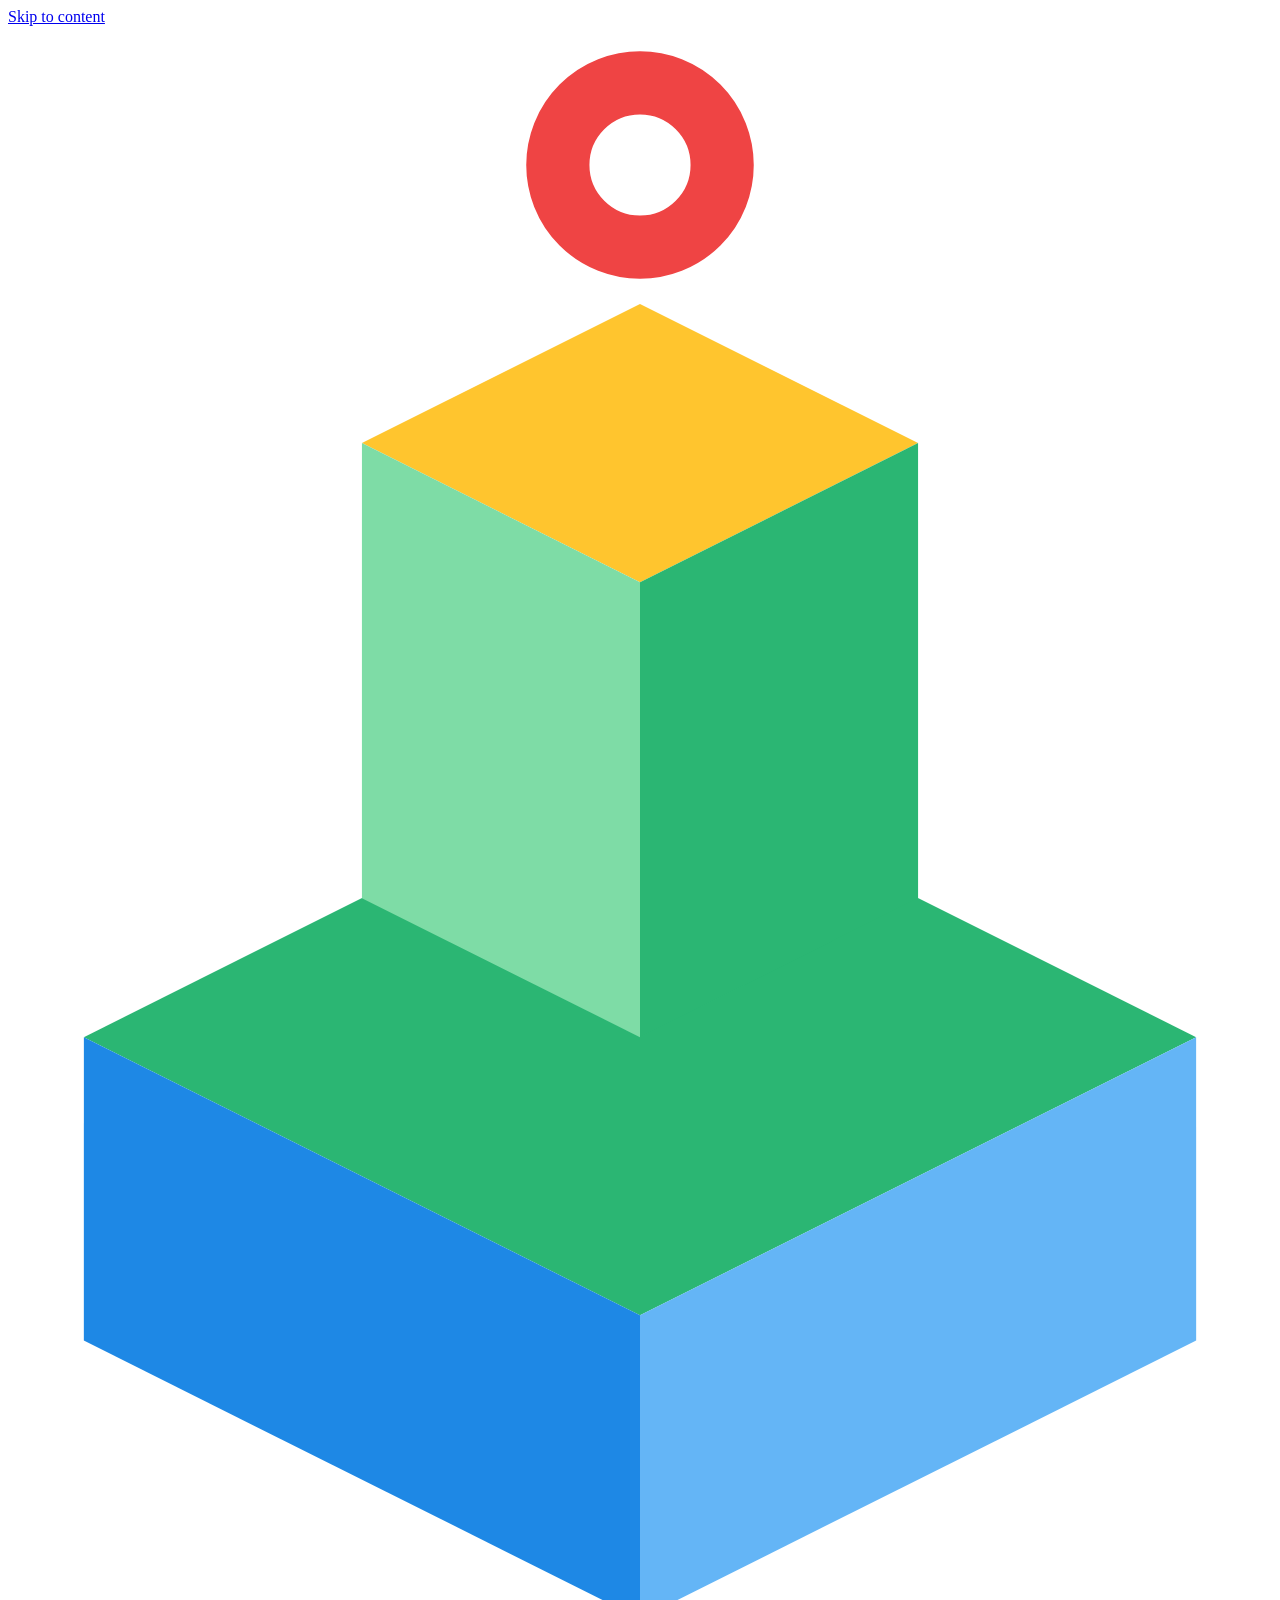
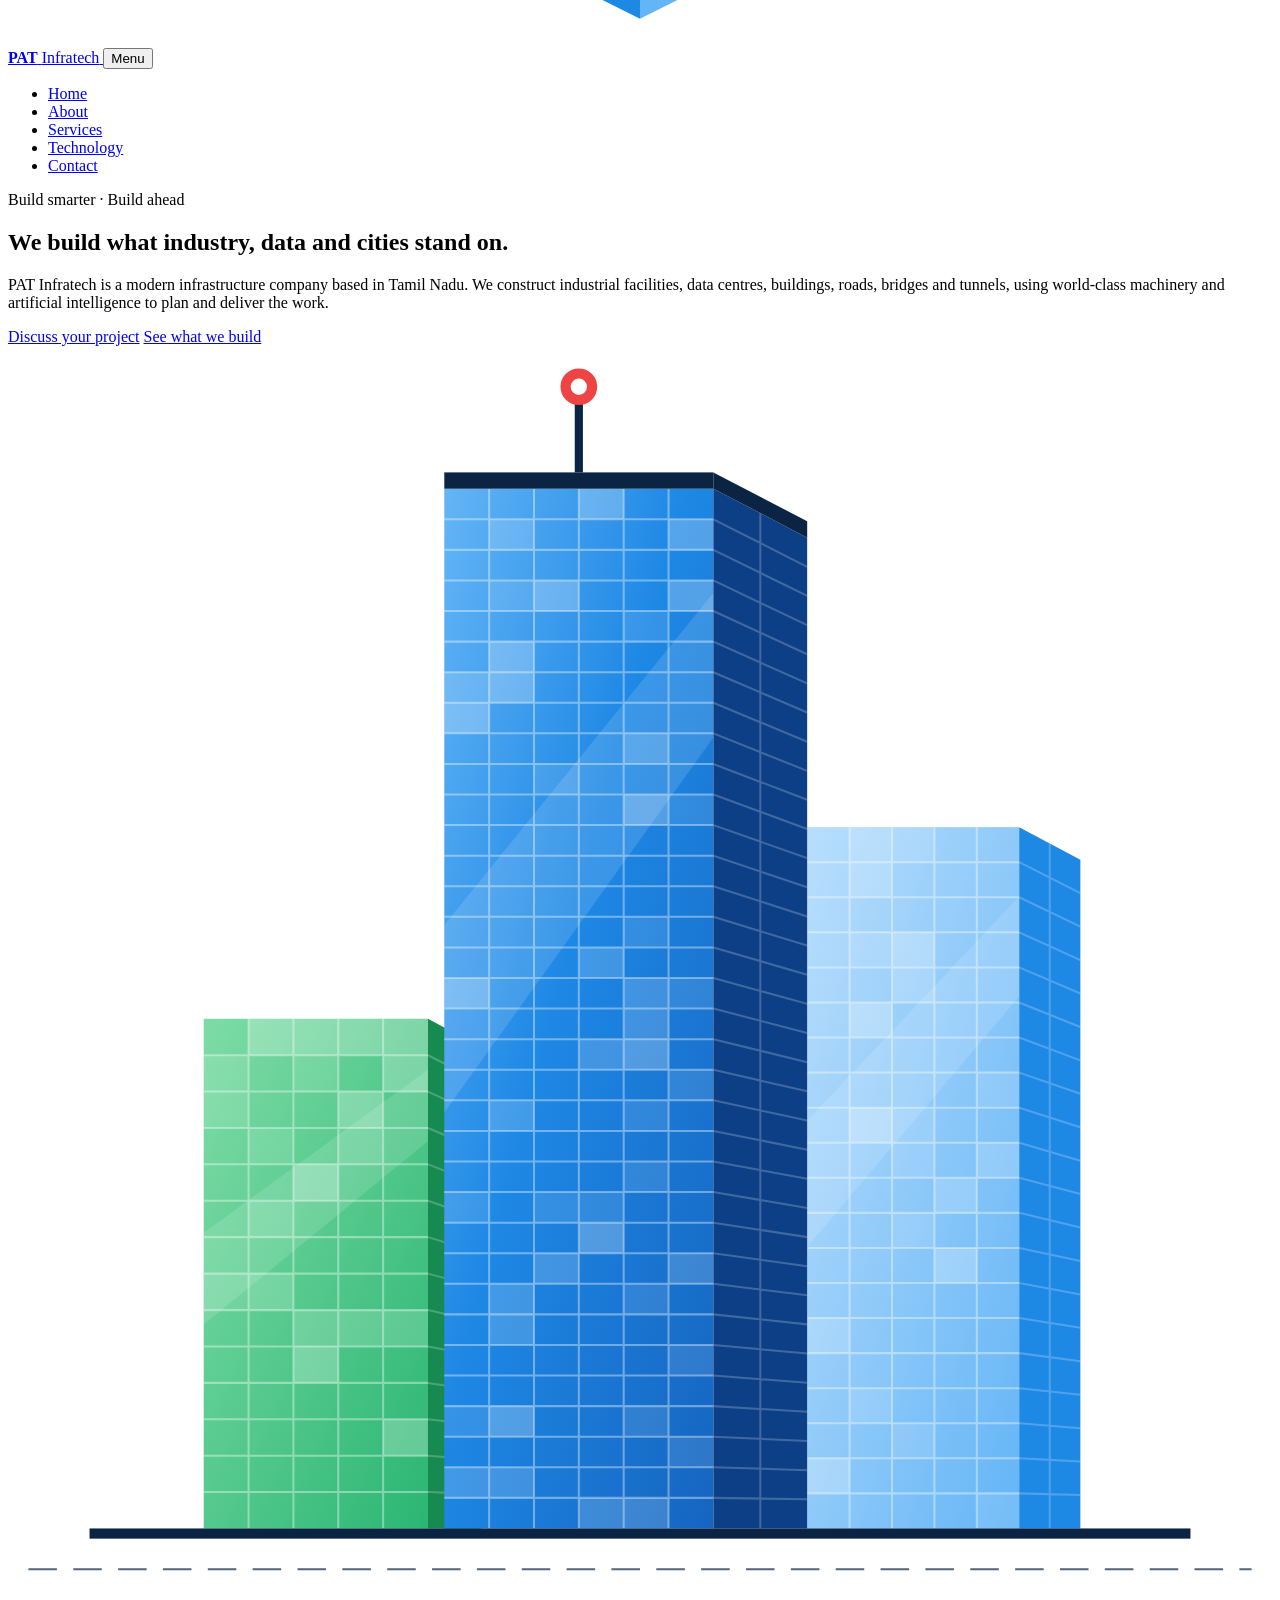
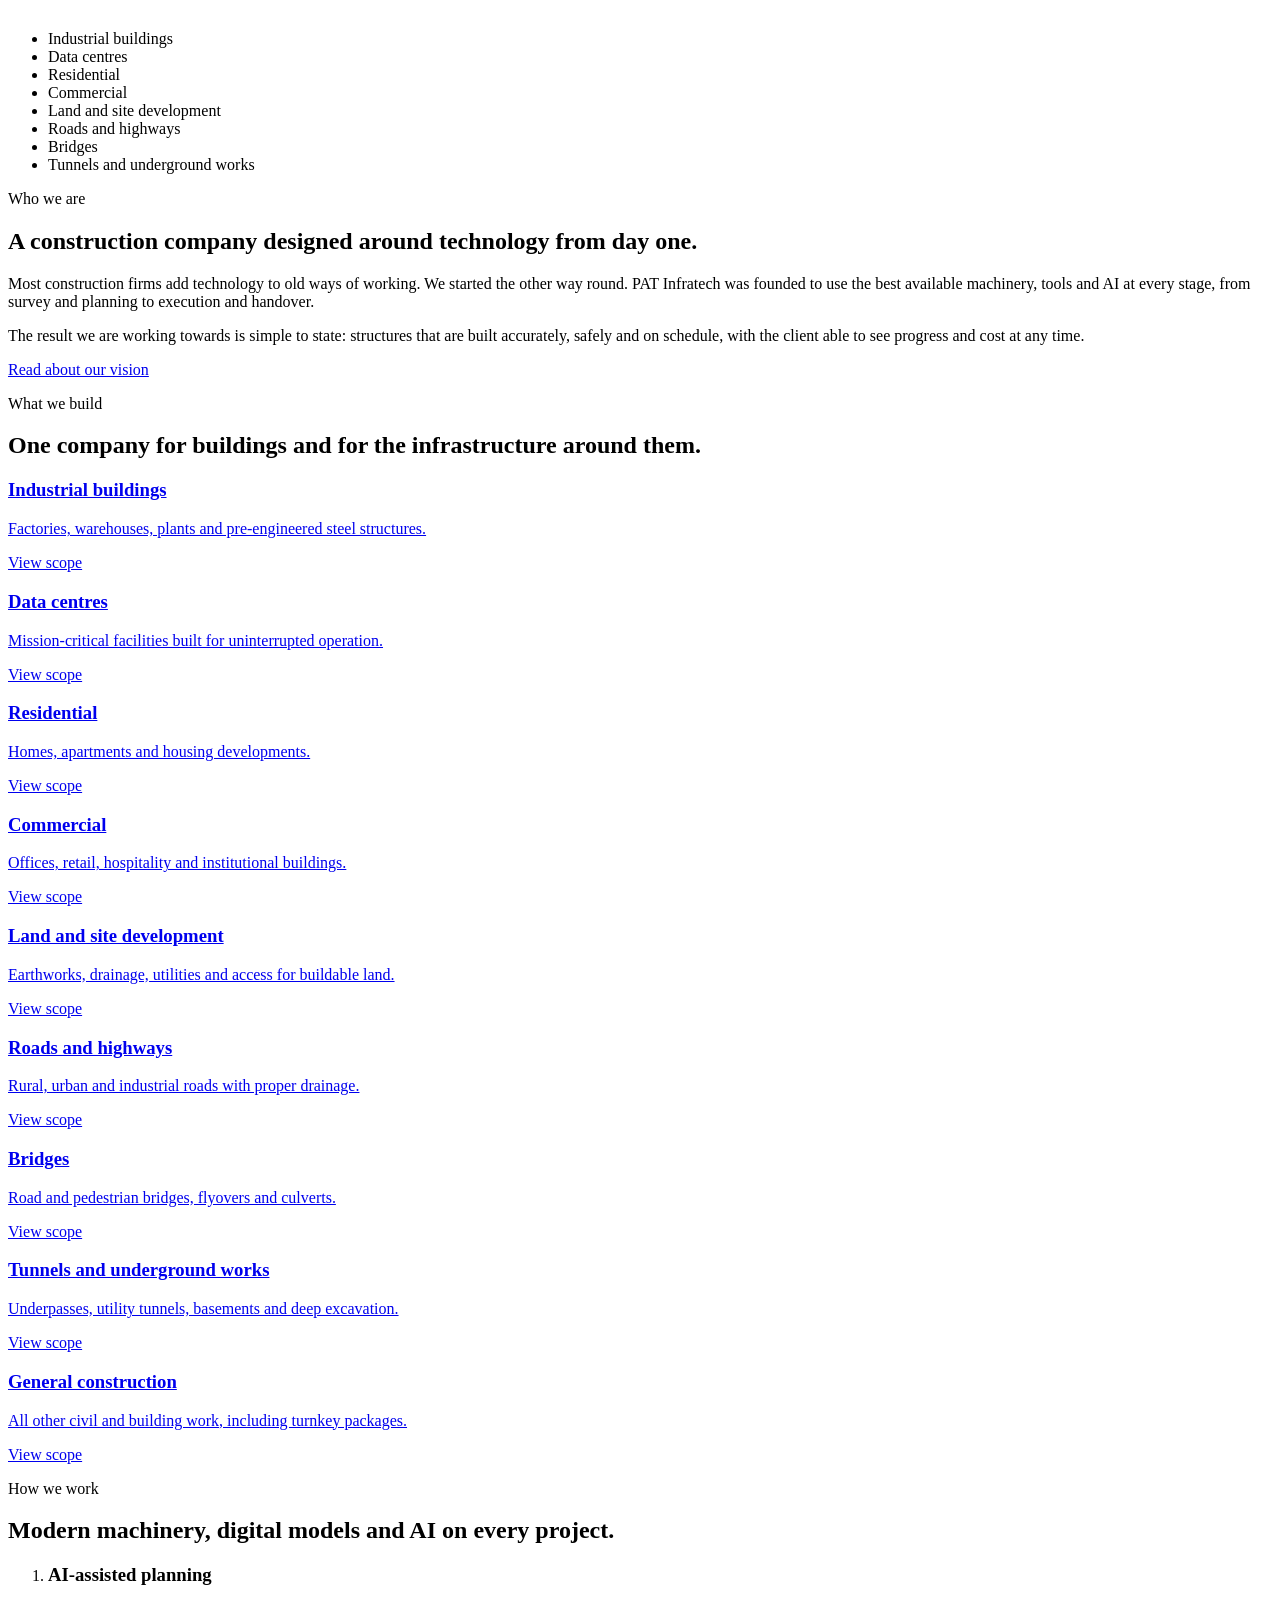
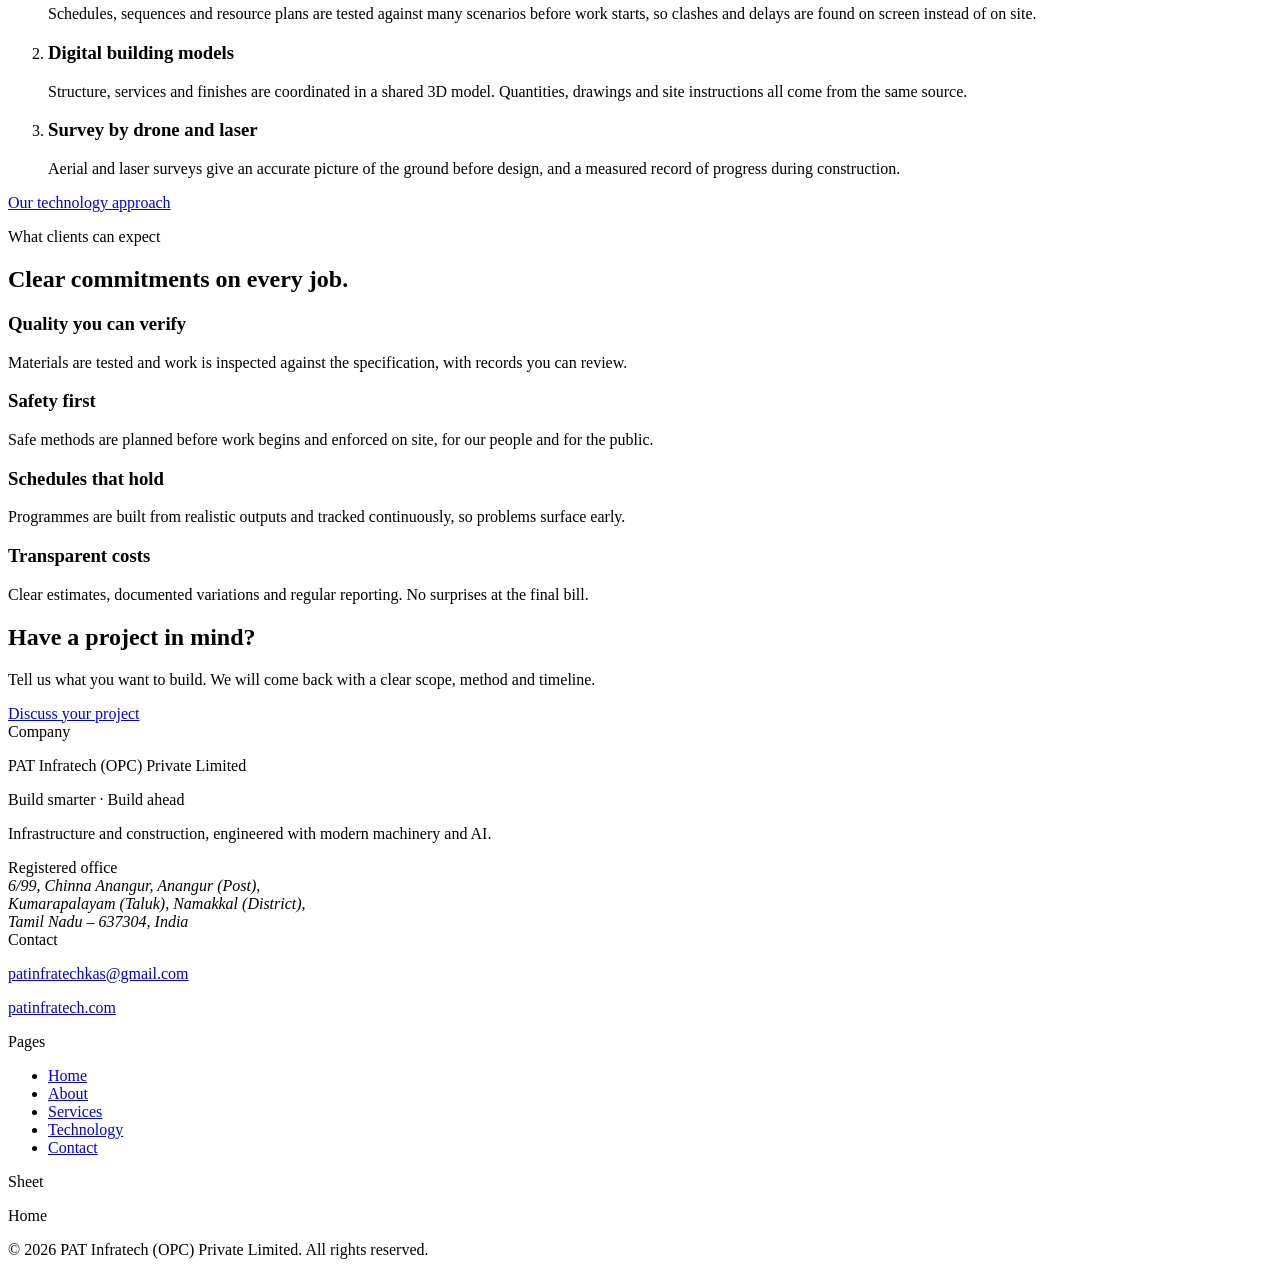
==== index.html @ 86bf8a70 "Add files via upload" ====
<!DOCTYPE html>
<html lang="en">
<head>
<meta charset="utf-8">
<meta name="viewport" content="width=device-width, initial-scale=1">
<title>PAT Infratech | Infrastructure and Construction</title>
<meta name="description" content="PAT Infratech builds industrial facilities, data centres, residential and commercial buildings, roads, bridges and tunnels using modern machinery and AI.">
<link rel="canonical" href="https://patinfratech.com/">
<meta property="og:type" content="website">
<meta property="og:site_name" content="PAT Infratech">
<meta property="og:title" content="PAT Infratech | Infrastructure and Construction">
<meta property="og:description" content="PAT Infratech builds industrial facilities, data centres, residential and commercial buildings, roads, bridges and tunnels using modern machinery and AI.">
<meta property="og:url" content="https://patinfratech.com/">
<meta name="theme-color" content="#1565c0">
<link rel="icon" href="assets/favicon.svg" type="image/svg+xml">
<link rel="preconnect" href="https://fonts.googleapis.com">
<link rel="preconnect" href="https://fonts.gstatic.com" crossorigin>
<link href="https://fonts.googleapis.com/css2?family=Archivo:wdth,wght@100..125,400..800&family=IBM+Plex+Mono:wght@400;500&family=IBM+Plex+Sans:wght@400;500;600&display=swap" rel="stylesheet">
<link rel="stylesheet" href="css/style.css">
<script type="application/ld+json">
{"@context":"https://schema.org","@type":"GeneralContractor","name":"PAT Infratech (OPC) Private Limited","alternateName":"PAT Infratech","url":"https://patinfratech.com","email":"patinfratechkas@gmail.com",
"address":{"@type":"PostalAddress","streetAddress":"6/99, Chinna Anangur, Anangur (Post), Kumarapalayam (Taluk)","addressLocality":"Namakkal","addressRegion":"Tamil Nadu","postalCode":"637304","addressCountry":"IN"}}
</script>
</head>
<body>
<a class="skip" href="#main">Skip to content</a>
<header class="site-header">
  <div class="wrap bar">
    <a class="brand" href="index.html" aria-label="PAT Infratech home">
      <svg class="logo-mark" viewBox="0 0 100 128" aria-hidden="true">
  <polygon points="50,58 94,80 50,102 6,80" fill="#2bb673"/>
  <polygon points="6,80 50,102 50,126 6,104" fill="#1e88e5"/>
  <polygon points="94,80 50,102 50,126 94,104" fill="#64b5f6"/>
  <polygon points="50,22 72,33 50,44 28,33" fill="#ffc52e"/>
  <polygon points="28,33 50,44 50,80 28,69" fill="#7edca6"/>
  <polygon points="72,33 50,44 50,80 72,69" fill="#2bb673"/>
  <circle cx="50" cy="11" r="6.5" fill="#fff" stroke="#ef4444" stroke-width="5"/>
</svg>
      <span class="brand-text"><b>PAT</b> <span>Infratech</span></span>
    </a>
    <button class="nav-toggle" id="nav-toggle" aria-expanded="false" aria-controls="site-nav">Menu</button>
    <nav id="site-nav" class="site-nav" aria-label="Main"><ul><li><a href="index.html" aria-current="page">Home</a></li><li><a href="about.html">About</a></li><li><a href="services.html">Services</a></li><li><a href="technology.html">Technology</a></li><li><a href="contact.html">Contact</a></li></ul></nav>
  </div>
</header>
<main id="main">
<section class="hero">
  <div class="wrap hero-grid">
    <div class="hero-copy">
      <p class="eyebrow">Build smarter &middot; Build ahead</p>
      <h1>We build what industry, data and cities stand on.</h1>
      <p class="lead">PAT Infratech is a modern infrastructure company based in Tamil Nadu. We construct industrial facilities, data centres, buildings, roads, bridges and tunnels, using world-class machinery and artificial intelligence to plan and deliver the work.</p>
      <div class="actions">
        <a class="btn btn-accent" href="contact.html">Discuss your project</a>
        <a class="btn btn-ghost" href="services.html">See what we build</a>
      </div>
    </div>
    <div class="hero-art"><svg class="hero-drawing" viewBox="0 0 620 620" role="img" aria-label="Illustration of a tall glass tower between two lower glass buildings">
  <defs>
    <linearGradient id="g-blue" x1="0" y1="0" x2="1" y2="1"><stop offset="0" stop-color="#64b5f6"/><stop offset=".45" stop-color="#1e88e5"/><stop offset="1" stop-color="#1565c0"/></linearGradient>
    <linearGradient id="g-sky" x1="0" y1="0" x2="1" y2="1"><stop offset="0" stop-color="#b9defc"/><stop offset="1" stop-color="#64b5f6"/></linearGradient>
    <linearGradient id="g-green" x1="0" y1="0" x2="1" y2="1"><stop offset="0" stop-color="#7edca6"/><stop offset="1" stop-color="#2bb673"/></linearGradient>
  </defs>
  <rect x="96" y="330" width="110" height="250" fill="url(#g-green)"/>
  <rect x="118.0" y="330.0" width="22.0" height="17.9" fill="#fff" opacity="0.24"/>
  <rect x="140.0" y="330.0" width="22.0" height="17.9" fill="#fff" opacity="0.24"/>
  <rect x="162.0" y="330.0" width="22.0" height="17.9" fill="#fff" opacity="0.24"/>
  <rect x="184.0" y="330.0" width="22.0" height="17.9" fill="#fff" opacity="0.24"/>
  <rect x="96.0" y="347.9" width="22.0" height="17.9" fill="#fff" opacity="0.1"/>
  <rect x="140.0" y="347.9" width="22.0" height="17.9" fill="#fff" opacity="0.1"/>
  <rect x="184.0" y="347.9" width="22.0" height="17.9" fill="#fff" opacity="0.24"/>
  <rect x="96.0" y="365.7" width="22.0" height="17.9" fill="#fff" opacity="0.1"/>
  <rect x="162.0" y="365.7" width="22.0" height="17.9" fill="#fff" opacity="0.24"/>
  <rect x="118.0" y="383.6" width="22.0" height="17.9" fill="#fff" opacity="0.1"/>
  <rect x="162.0" y="383.6" width="22.0" height="17.9" fill="#fff" opacity="0.1"/>
  <rect x="140.0" y="401.4" width="22.0" height="17.9" fill="#fff" opacity="0.24"/>
  <rect x="118.0" y="419.3" width="22.0" height="17.9" fill="#fff" opacity="0.1"/>
  <rect x="96.0" y="455.0" width="22.0" height="17.9" fill="#fff" opacity="0.1"/>
  <rect x="118.0" y="455.0" width="22.0" height="17.9" fill="#fff" opacity="0.16"/>
  <rect x="140.0" y="472.9" width="22.0" height="17.9" fill="#fff" opacity="0.16"/>
  <rect x="162.0" y="472.9" width="22.0" height="17.9" fill="#fff" opacity="0.16"/>
  <rect x="184.0" y="472.9" width="22.0" height="17.9" fill="#fff" opacity="0.16"/>
  <rect x="140.0" y="490.7" width="22.0" height="17.9" fill="#fff" opacity="0.24"/>
  <rect x="184.0" y="526.4" width="22.0" height="17.9" fill="#fff" opacity="0.24"/>
  <polygon points="96,435 206,355 206,390 96,480" fill="#fff" opacity="0.13"/>
  <path d="M118.0 330V580 M140.0 330V580 M162.0 330V580 M184.0 330V580 M96 347.9H206 M96 365.7H206 M96 383.6H206 M96 401.4H206 M96 419.3H206 M96 437.1H206 M96 455.0H206 M96 472.9H206 M96 490.7H206 M96 508.6H206 M96 526.4H206 M96 544.3H206 M96 562.1H206" stroke="#fff" stroke-opacity="0.38" stroke-width="1" fill="none"/>
  <polygon points="206,330 232,344 232,580 206,580" fill="#178a52"/>
  <path d="M206 347.9L232 360.9 M206 365.7L232 377.7 M206 383.6L232 394.6 M206 401.4L232 411.4 M206 419.3L232 428.3 M206 437.1L232 445.1 M206 455.0L232 462.0 M206 472.9L232 478.9 M206 490.7L232 495.7 M206 508.6L232 512.6 M206 526.4L232 529.4 M206 544.3L232 546.3 M206 562.1L232 563.1 M219.0 337.0V580" stroke="#fff" stroke-opacity="0.22" stroke-width="1" fill="none"/>
  <rect x="392" y="236" width="104" height="344" fill="url(#g-sky)"/>
  <rect x="412.8" y="236.0" width="20.8" height="17.2" fill="#fff" opacity="0.16"/>
  <rect x="433.6" y="236.0" width="20.8" height="17.2" fill="#fff" opacity="0.1"/>
  <rect x="412.8" y="253.2" width="20.8" height="17.2" fill="#fff" opacity="0.16"/>
  <rect x="412.8" y="287.6" width="20.8" height="17.2" fill="#fff" opacity="0.1"/>
  <rect x="433.6" y="287.6" width="20.8" height="17.2" fill="#fff" opacity="0.24"/>
  <rect x="433.6" y="304.8" width="20.8" height="17.2" fill="#fff" opacity="0.16"/>
  <rect x="412.8" y="322.0" width="20.8" height="17.2" fill="#fff" opacity="0.24"/>
  <rect x="475.2" y="356.4" width="20.8" height="17.2" fill="#fff" opacity="0.1"/>
  <rect x="412.8" y="373.6" width="20.8" height="17.2" fill="#fff" opacity="0.24"/>
  <rect x="433.6" y="373.6" width="20.8" height="17.2" fill="#fff" opacity="0.1"/>
  <rect x="433.6" y="390.8" width="20.8" height="17.2" fill="#fff" opacity="0.1"/>
  <rect x="475.2" y="390.8" width="20.8" height="17.2" fill="#fff" opacity="0.16"/>
  <rect x="454.4" y="408.0" width="20.8" height="17.2" fill="#fff" opacity="0.16"/>
  <rect x="433.6" y="425.2" width="20.8" height="17.2" fill="#fff" opacity="0.1"/>
  <rect x="454.4" y="442.4" width="20.8" height="17.2" fill="#fff" opacity="0.24"/>
  <rect x="392.0" y="476.8" width="20.8" height="17.2" fill="#fff" opacity="0.16"/>
  <rect x="412.8" y="511.2" width="20.8" height="17.2" fill="#fff" opacity="0.1"/>
  <rect x="433.6" y="528.4" width="20.8" height="17.2" fill="#fff" opacity="0.1"/>
  <rect x="392.0" y="545.6" width="20.8" height="17.2" fill="#fff" opacity="0.24"/>
  <rect x="475.2" y="562.8" width="20.8" height="17.2" fill="#fff" opacity="0.1"/>
  <polygon points="392,380 496,270 496,319 392,442" fill="#fff" opacity="0.13"/>
  <path d="M412.8 236V580 M433.6 236V580 M454.4 236V580 M475.2 236V580 M392 253.2H496 M392 270.4H496 M392 287.6H496 M392 304.8H496 M392 322.0H496 M392 339.2H496 M392 356.4H496 M392 373.6H496 M392 390.8H496 M392 408.0H496 M392 425.2H496 M392 442.4H496 M392 459.6H496 M392 476.8H496 M392 494.0H496 M392 511.2H496 M392 528.4H496 M392 545.6H496 M392 562.8H496" stroke="#fff" stroke-opacity="0.38" stroke-width="1" fill="none"/>
  <polygon points="496,236 526,252 526,580 496,580" fill="#1e88e5"/>
  <path d="M496 253.2L526 268.4 M496 270.4L526 284.8 M496 287.6L526 301.2 M496 304.8L526 317.6 M496 322.0L526 334.0 M496 339.2L526 350.4 M496 356.4L526 366.8 M496 373.6L526 383.2 M496 390.8L526 399.6 M496 408.0L526 416.0 M496 425.2L526 432.4 M496 442.4L526 448.8 M496 459.6L526 465.2 M496 476.8L526 481.6 M496 494.0L526 498.0 M496 511.2L526 514.4 M496 528.4L526 530.8 M496 545.6L526 547.2 M496 562.8L526 563.6 M511.0 244.0V580" stroke="#fff" stroke-opacity="0.22" stroke-width="1" fill="none"/>
  <rect x="214" y="70" width="132" height="510" fill="url(#g-blue)"/>
  <rect x="280.0" y="70.0" width="22.0" height="15.0" fill="#fff" opacity="0.24"/>
  <rect x="236.0" y="85.0" width="22.0" height="15.0" fill="#fff" opacity="0.16"/>
  <rect x="324.0" y="85.0" width="22.0" height="15.0" fill="#fff" opacity="0.24"/>
  <rect x="236.0" y="115.0" width="22.0" height="15.0" fill="#fff" opacity="0.1"/>
  <rect x="258.0" y="115.0" width="22.0" height="15.0" fill="#fff" opacity="0.24"/>
  <rect x="324.0" y="115.0" width="22.0" height="15.0" fill="#fff" opacity="0.24"/>
  <rect x="302.0" y="130.0" width="22.0" height="15.0" fill="#fff" opacity="0.1"/>
  <rect x="236.0" y="145.0" width="22.0" height="15.0" fill="#fff" opacity="0.24"/>
  <rect x="214.0" y="160.0" width="22.0" height="15.0" fill="#fff" opacity="0.16"/>
  <rect x="236.0" y="160.0" width="22.0" height="15.0" fill="#fff" opacity="0.24"/>
  <rect x="214.0" y="175.0" width="22.0" height="15.0" fill="#fff" opacity="0.24"/>
  <rect x="302.0" y="190.0" width="22.0" height="15.0" fill="#fff" opacity="0.16"/>
  <rect x="258.0" y="205.0" width="22.0" height="15.0" fill="#fff" opacity="0.1"/>
  <rect x="302.0" y="220.0" width="22.0" height="15.0" fill="#fff" opacity="0.24"/>
  <rect x="324.0" y="220.0" width="22.0" height="15.0" fill="#fff" opacity="0.1"/>
  <rect x="302.0" y="280.0" width="22.0" height="15.0" fill="#fff" opacity="0.1"/>
  <rect x="280.0" y="295.0" width="22.0" height="15.0" fill="#fff" opacity="0.16"/>
  <rect x="214.0" y="310.0" width="22.0" height="15.0" fill="#fff" opacity="0.24"/>
  <rect x="302.0" y="310.0" width="22.0" height="15.0" fill="#fff" opacity="0.16"/>
  <rect x="324.0" y="310.0" width="22.0" height="15.0" fill="#fff" opacity="0.1"/>
  <rect x="302.0" y="325.0" width="22.0" height="15.0" fill="#fff" opacity="0.16"/>
  <rect x="280.0" y="340.0" width="22.0" height="15.0" fill="#fff" opacity="0.16"/>
  <rect x="302.0" y="340.0" width="22.0" height="15.0" fill="#fff" opacity="0.24"/>
  <rect x="324.0" y="355.0" width="22.0" height="15.0" fill="#fff" opacity="0.1"/>
  <rect x="236.0" y="370.0" width="22.0" height="15.0" fill="#fff" opacity="0.16"/>
  <rect x="302.0" y="370.0" width="22.0" height="15.0" fill="#fff" opacity="0.1"/>
  <rect x="302.0" y="400.0" width="22.0" height="15.0" fill="#fff" opacity="0.1"/>
  <rect x="214.0" y="415.0" width="22.0" height="15.0" fill="#fff" opacity="0.1"/>
  <rect x="258.0" y="415.0" width="22.0" height="15.0" fill="#fff" opacity="0.1"/>
  <rect x="280.0" y="415.0" width="22.0" height="15.0" fill="#fff" opacity="0.1"/>
  <rect x="280.0" y="430.0" width="22.0" height="15.0" fill="#fff" opacity="0.24"/>
  <rect x="258.0" y="445.0" width="22.0" height="15.0" fill="#fff" opacity="0.16"/>
  <rect x="324.0" y="445.0" width="22.0" height="15.0" fill="#fff" opacity="0.16"/>
  <rect x="236.0" y="460.0" width="22.0" height="15.0" fill="#fff" opacity="0.16"/>
  <rect x="302.0" y="460.0" width="22.0" height="15.0" fill="#fff" opacity="0.1"/>
  <rect x="236.0" y="475.0" width="22.0" height="15.0" fill="#fff" opacity="0.16"/>
  <rect x="324.0" y="490.0" width="22.0" height="15.0" fill="#fff" opacity="0.1"/>
  <rect x="214.0" y="520.0" width="22.0" height="15.0" fill="#fff" opacity="0.1"/>
  <rect x="236.0" y="520.0" width="22.0" height="15.0" fill="#fff" opacity="0.24"/>
  <rect x="302.0" y="520.0" width="22.0" height="15.0" fill="#fff" opacity="0.1"/>
  <rect x="324.0" y="535.0" width="22.0" height="15.0" fill="#fff" opacity="0.1"/>
  <rect x="214.0" y="550.0" width="22.0" height="15.0" fill="#fff" opacity="0.16"/>
  <rect x="236.0" y="550.0" width="22.0" height="15.0" fill="#fff" opacity="0.16"/>
  <rect x="280.0" y="565.0" width="22.0" height="15.0" fill="#fff" opacity="0.16"/>
  <rect x="302.0" y="565.0" width="22.0" height="15.0" fill="#fff" opacity="0.16"/>
  <polygon points="214,284 346,121 346,192 214,376" fill="#fff" opacity="0.13"/>
  <path d="M236.0 70V580 M258.0 70V580 M280.0 70V580 M302.0 70V580 M324.0 70V580 M214 85.0H346 M214 100.0H346 M214 115.0H346 M214 130.0H346 M214 145.0H346 M214 160.0H346 M214 175.0H346 M214 190.0H346 M214 205.0H346 M214 220.0H346 M214 235.0H346 M214 250.0H346 M214 265.0H346 M214 280.0H346 M214 295.0H346 M214 310.0H346 M214 325.0H346 M214 340.0H346 M214 355.0H346 M214 370.0H346 M214 385.0H346 M214 400.0H346 M214 415.0H346 M214 430.0H346 M214 445.0H346 M214 460.0H346 M214 475.0H346 M214 490.0H346 M214 505.0H346 M214 520.0H346 M214 535.0H346 M214 550.0H346 M214 565.0H346" stroke="#fff" stroke-opacity="0.38" stroke-width="1" fill="none"/>
  <polygon points="346,70 392,94 392,580 346,580" fill="#0c3f86"/>
  <path d="M346 85.0L392 108.3 M346 100.0L392 122.6 M346 115.0L392 136.9 M346 130.0L392 151.2 M346 145.0L392 165.5 M346 160.0L392 179.8 M346 175.0L392 194.1 M346 190.0L392 208.4 M346 205.0L392 222.6 M346 220.0L392 236.9 M346 235.0L392 251.2 M346 250.0L392 265.5 M346 265.0L392 279.8 M346 280.0L392 294.1 M346 295.0L392 308.4 M346 310.0L392 322.7 M346 325.0L392 337.0 M346 340.0L392 351.3 M346 355.0L392 365.6 M346 370.0L392 379.9 M346 385.0L392 394.2 M346 400.0L392 408.5 M346 415.0L392 422.8 M346 430.0L392 437.1 M346 445.0L392 451.4 M346 460.0L392 465.6 M346 475.0L392 479.9 M346 490.0L392 494.2 M346 505.0L392 508.5 M346 520.0L392 522.8 M346 535.0L392 537.1 M346 550.0L392 551.4 M346 565.0L392 565.7 M369.0 82.0V580" stroke="#fff" stroke-opacity="0.22" stroke-width="1" fill="none"/>
  <rect x="214" y="62" width="132" height="8" fill="#0c2444"/>
  <polygon points="346,62 392,86 392,94 346,70" fill="#0c2444"/>
  <rect x="278" y="26" width="4" height="36" fill="#0c2444"/>
  <circle cx="280" cy="20" r="6.5" fill="#fff" stroke="#ef4444" stroke-width="5"/>
  <rect x="40" y="580" width="540" height="5" fill="#0c2444"/>
  <path d="M10 600H610" stroke="#52657a" stroke-width="1" stroke-dasharray="14 8"/>
</svg></div>
  </div>
  <div class="wrap"><ul class="sector-strip" aria-label="Sectors"><li>Industrial buildings</li><li>Data centres</li><li>Residential</li><li>Commercial</li><li>Land and site development</li><li>Roads and highways</li><li>Bridges</li><li>Tunnels and underground works</li></ul></div>
</section>

<section class="section">
  <div class="wrap split">
    <div>
      <p class="eyebrow">Who we are</p>
      <h2>A construction company designed around technology from day one.</h2>
    </div>
    <div class="prose">
      <p>Most construction firms add technology to old ways of working. We started the other way round. PAT Infratech was founded to use the best available machinery, tools and AI at every stage, from survey and planning to execution and handover.</p>
      <p>The result we are working towards is simple to state: structures that are built accurately, safely and on schedule, with the client able to see progress and cost at any time.</p>
      <p><a class="text-link" href="about.html">Read about our vision</a></p>
    </div>
  </div>
</section>

<section class="section section-alt">
  <div class="wrap">
    <div class="section-head">
      <p class="eyebrow">What we build</p>
      <h2>One company for buildings and for the infrastructure around them.</h2>
    </div>
    <div class="svc-grid"><a class="svc-card" href="services.html#industrial"><h3>Industrial buildings</h3><p>Factories, warehouses, plants and pre-engineered steel structures.</p><span class="more">View scope</span></a><a class="svc-card" href="services.html#datacentres"><h3>Data centres</h3><p>Mission-critical facilities built for uninterrupted operation.</p><span class="more">View scope</span></a><a class="svc-card" href="services.html#residential"><h3>Residential</h3><p>Homes, apartments and housing developments.</p><span class="more">View scope</span></a><a class="svc-card" href="services.html#commercial"><h3>Commercial</h3><p>Offices, retail, hospitality and institutional buildings.</p><span class="more">View scope</span></a><a class="svc-card" href="services.html#development"><h3>Land and site development</h3><p>Earthworks, drainage, utilities and access for buildable land.</p><span class="more">View scope</span></a><a class="svc-card" href="services.html#roads"><h3>Roads and highways</h3><p>Rural, urban and industrial roads with proper drainage.</p><span class="more">View scope</span></a><a class="svc-card" href="services.html#bridges"><h3>Bridges</h3><p>Road and pedestrian bridges, flyovers and culverts.</p><span class="more">View scope</span></a><a class="svc-card" href="services.html#tunnels"><h3>Tunnels and underground works</h3><p>Underpasses, utility tunnels, basements and deep excavation.</p><span class="more">View scope</span></a><a class="svc-card" href="services.html#civil"><h3>General construction</h3><p>All other civil and building work, including turnkey packages.</p><span class="more">View scope</span></a></div>
  </div>
</section>

<section class="section section-dark">
  <div class="wrap">
    <div class="section-head">
      <p class="eyebrow">How we work</p>
      <h2>Modern machinery, digital models and AI on every project.</h2>
    </div>
    <ol class="tech-list"><li><h3>AI-assisted planning</h3><p>Schedules, sequences and resource plans are tested against many scenarios before work starts, so clashes and delays are found on screen instead of on site.</p></li><li><h3>Digital building models</h3><p>Structure, services and finishes are coordinated in a shared 3D model. Quantities, drawings and site instructions all come from the same source.</p></li><li><h3>Survey by drone and laser</h3><p>Aerial and laser surveys give an accurate picture of the ground before design, and a measured record of progress during construction.</p></li></ol>
    <p><a class="btn btn-ghost-light" href="technology.html">Our technology approach</a></p>
  </div>
</section>

<section class="section">
  <div class="wrap">
    <div class="section-head">
      <p class="eyebrow">What clients can expect</p>
      <h2>Clear commitments on every job.</h2>
    </div>
    <div class="commit-grid">
      <div><h3>Quality you can verify</h3><p>Materials are tested and work is inspected against the specification, with records you can review.</p></div>
      <div><h3>Safety first</h3><p>Safe methods are planned before work begins and enforced on site, for our people and for the public.</p></div>
      <div><h3>Schedules that hold</h3><p>Programmes are built from realistic outputs and tracked continuously, so problems surface early.</p></div>
      <div><h3>Transparent costs</h3><p>Clear estimates, documented variations and regular reporting. No surprises at the final bill.</p></div>
    </div>
  </div>
</section>
<section class="cta">
  <div class="wrap cta-inner">
    <div>
      <h2>Have a project in mind?</h2>
      <p>Tell us what you want to build. We will come back with a clear scope, method and timeline.</p>
    </div>
    <a class="btn btn-accent" href="contact.html">Discuss your project</a>
  </div>
</section>
</main>
<footer class="site-footer">
  <div class="wrap">
    <div class="titleblock">
      <div class="tb-cell tb-brand">
        <span class="tb-label">Company</span>
        <p class="tb-name">PAT Infratech (OPC) Private Limited</p>
        <p class="tb-tag">Build smarter &middot; Build ahead</p>
        <p>Infrastructure and construction, engineered with modern machinery and AI.</p>
      </div>
      <div class="tb-cell">
        <span class="tb-label">Registered office</span>
        <address>6/99, Chinna Anangur, Anangur (Post),<br>Kumarapalayam (Taluk), Namakkal (District),<br>Tamil Nadu &ndash; 637304, India</address>
      </div>
      <div class="tb-cell">
        <span class="tb-label">Contact</span>
        <p><a href="mailto:patinfratechkas@gmail.com">patinfratechkas@gmail.com</a></p>
        <p><a href="https://patinfratech.com">patinfratech.com</a></p>
      </div>
      <div class="tb-cell">
        <span class="tb-label">Pages</span>
        <ul class="tb-links"><li><a href="index.html">Home</a></li><li><a href="about.html">About</a></li><li><a href="services.html">Services</a></li><li><a href="technology.html">Technology</a></li><li><a href="contact.html">Contact</a></li></ul>
      </div>
      <div class="tb-cell tb-sheet">
        <span class="tb-label">Sheet</span>
        <p class="tb-sheetname">Home</p>
      </div>
    </div>
    <p class="legal">&copy; <span id="year">2026</span> PAT Infratech (OPC) Private Limited. All rights reserved.</p>
  </div>
</footer>
<script src="js/main.js" defer></script>
</body>
</html>
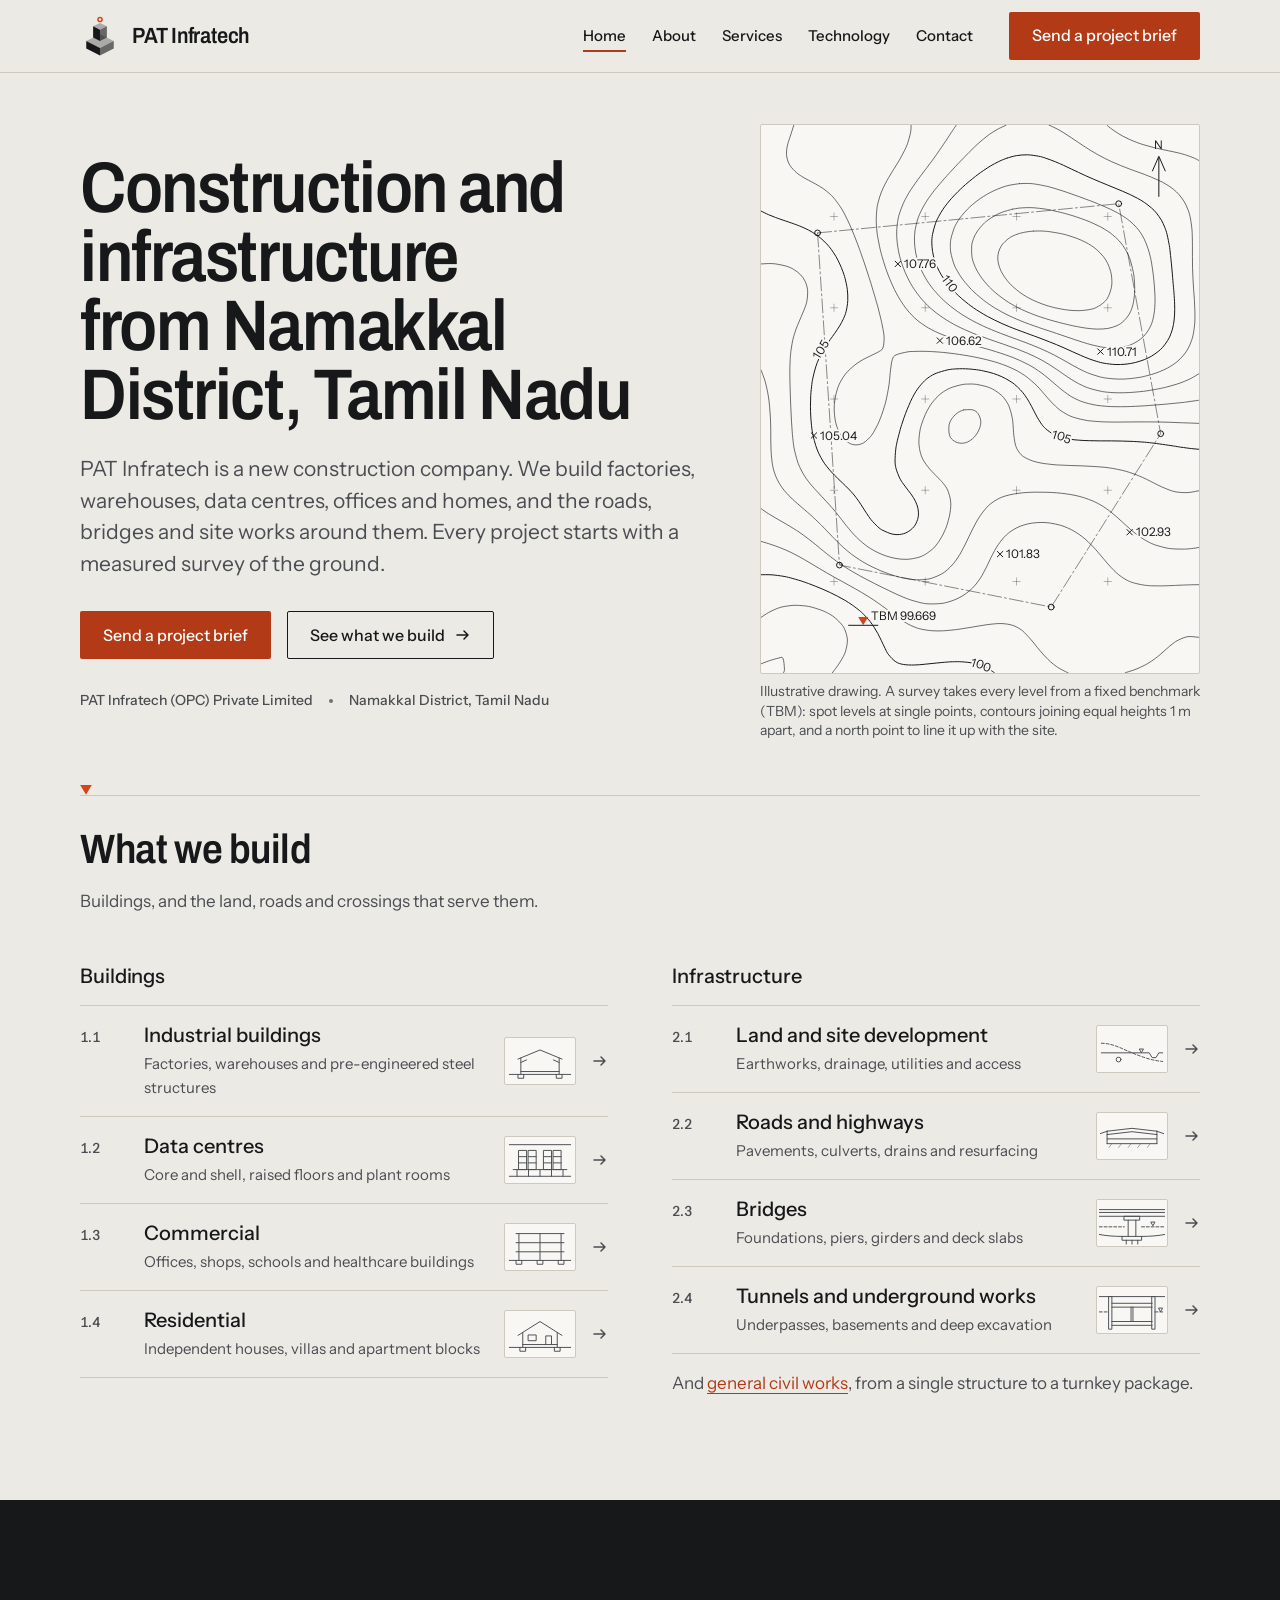
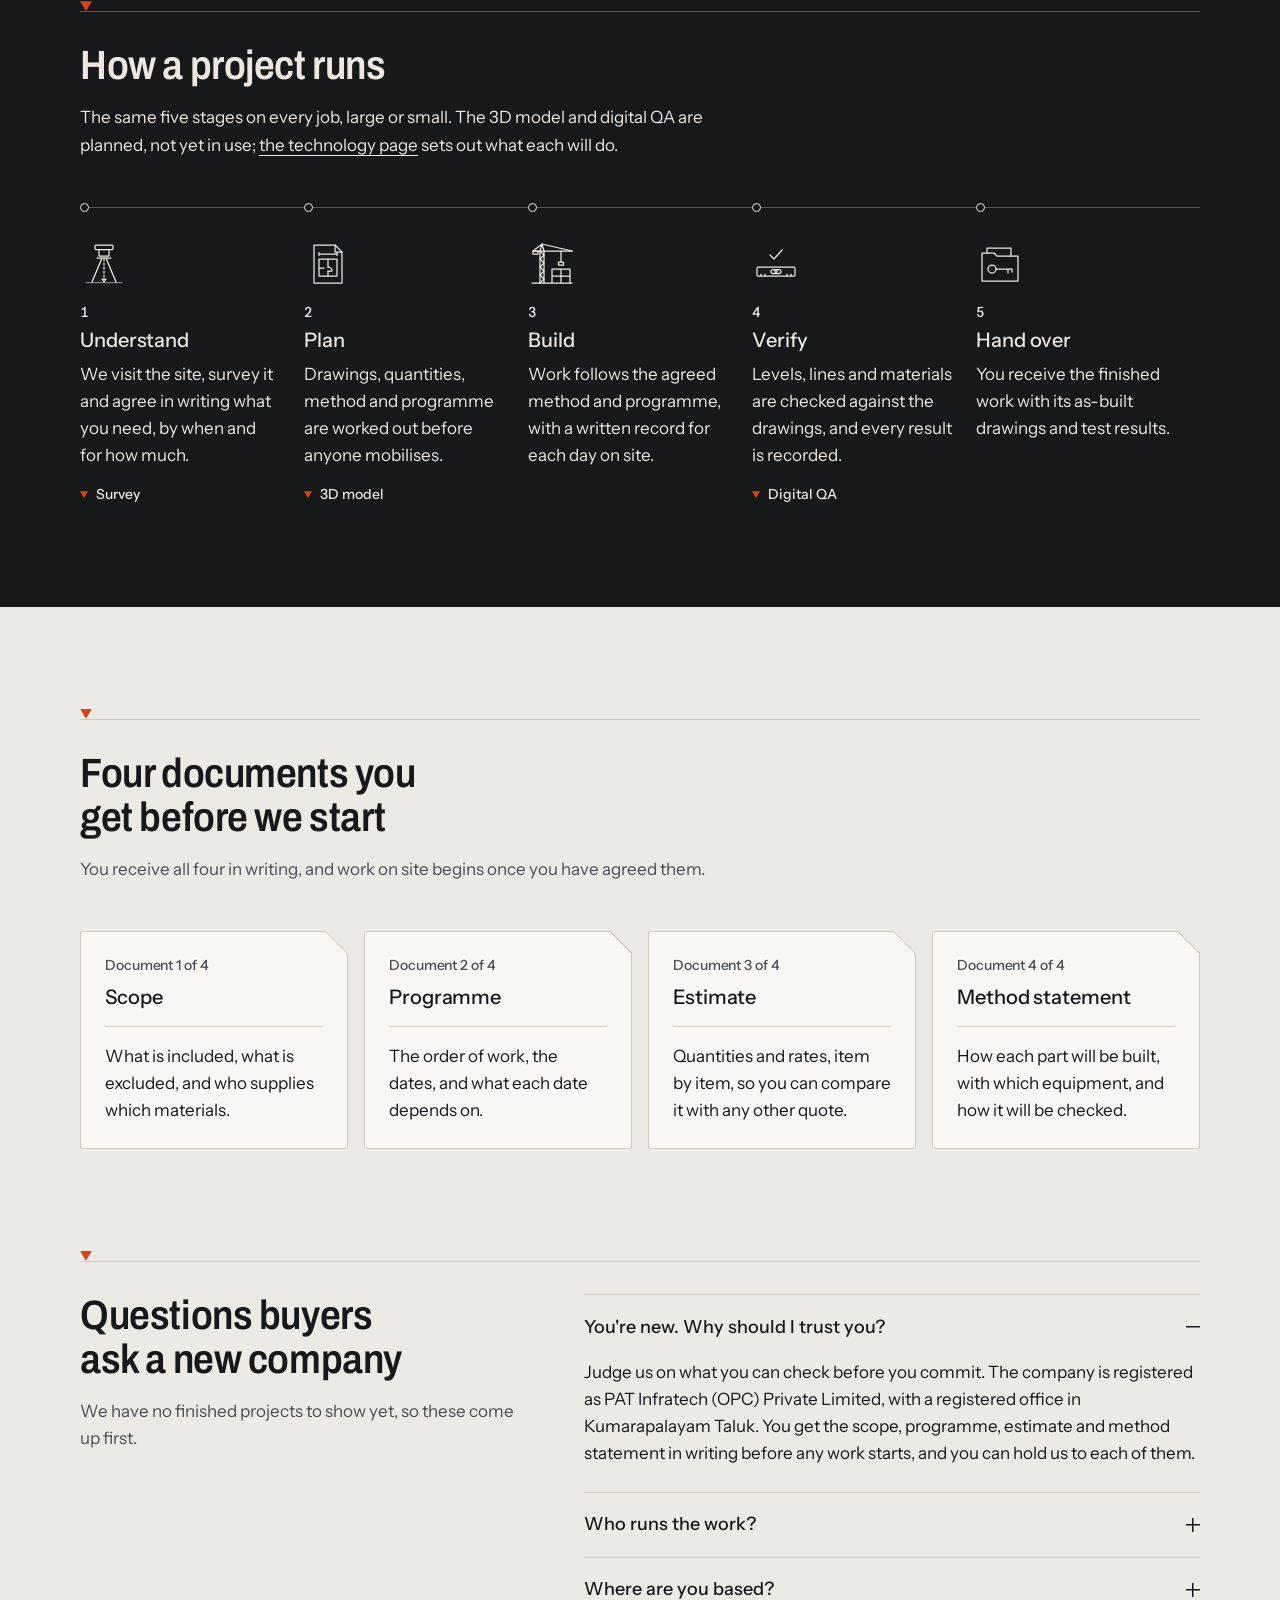
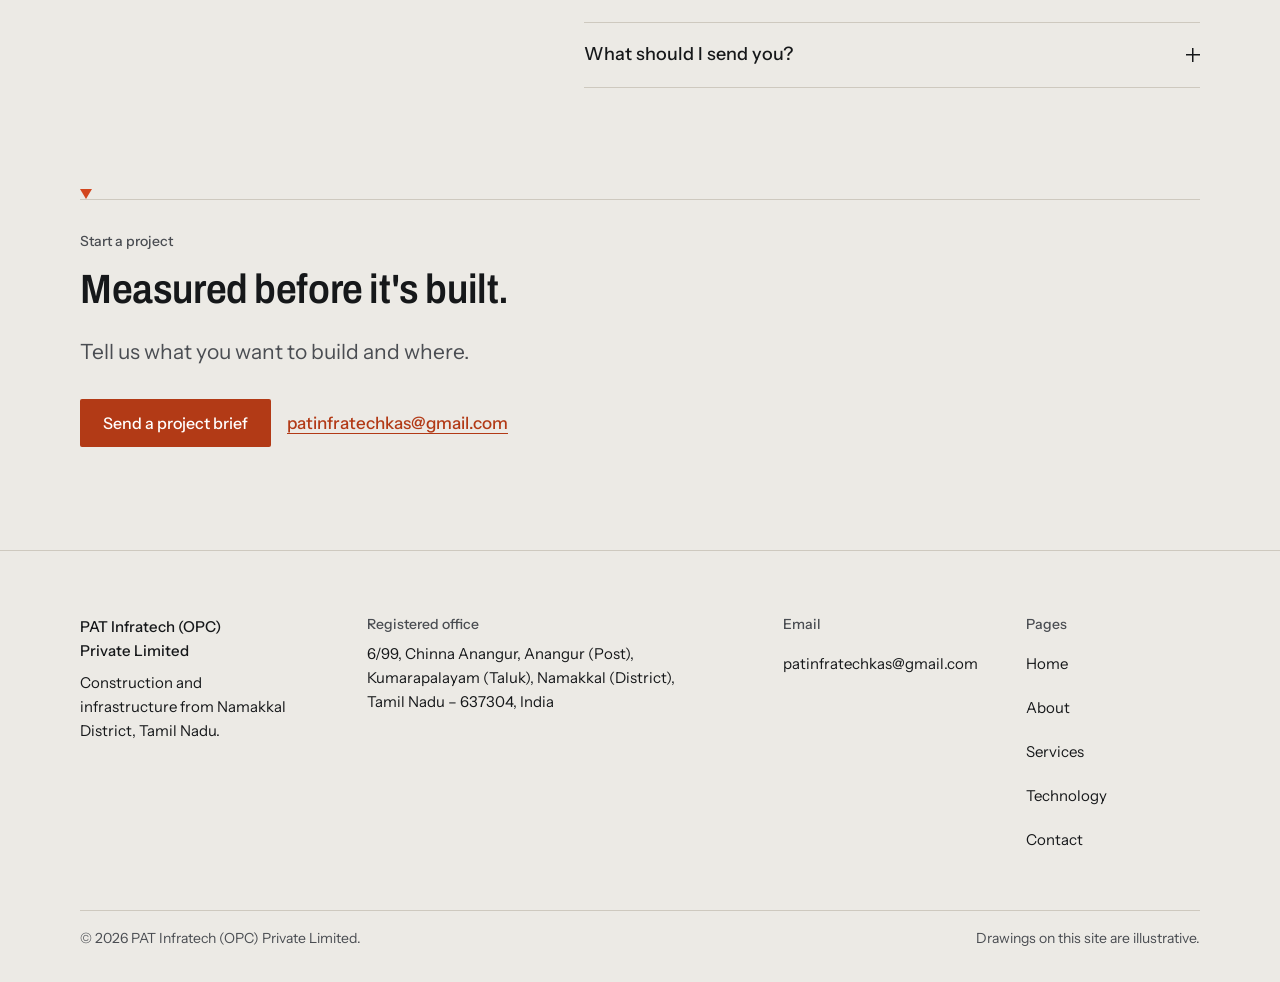
==== commit 493adbed: "feat: redesign site (Datum design, research-led v2) - New visual system: cement/ink/rust tokens, Arc" ====
--- a/index.html
+++ b/index.html
@@ -3,20 +3,24 @@
 <head>
 <meta charset="utf-8">
 <meta name="viewport" content="width=device-width, initial-scale=1">
-<title>PAT Infratech | Infrastructure and Construction</title>
-<meta name="description" content="PAT Infratech builds industrial facilities, data centres, residential and commercial buildings, roads, bridges and tunnels using modern machinery and AI.">
+<title>PAT Infratech | Construction and infrastructure, Namakkal District</title>
+<meta name="description" content="PAT Infratech is a new construction company in Namakkal District, Tamil Nadu, building factories, data centres, homes, roads, bridges and site works.">
 <link rel="canonical" href="https://patinfratech.com/">
 <meta property="og:type" content="website">
 <meta property="og:site_name" content="PAT Infratech">
-<meta property="og:title" content="PAT Infratech | Infrastructure and Construction">
-<meta property="og:description" content="PAT Infratech builds industrial facilities, data centres, residential and commercial buildings, roads, bridges and tunnels using modern machinery and AI.">
+<meta property="og:locale" content="en_IN">
+<meta property="og:title" content="PAT Infratech | Construction and infrastructure, Namakkal District">
+<meta property="og:description" content="PAT Infratech is a new construction company in Namakkal District, Tamil Nadu, building factories, data centres, homes, roads, bridges and site works.">
 <meta property="og:url" content="https://patinfratech.com/">
-<meta name="theme-color" content="#1565c0">
-<link rel="icon" href="assets/favicon.svg" type="image/svg+xml">
+<meta name="theme-color" content="#16181A">
+<link rel="icon" href="assets/favicon.svg?v=1" type="image/svg+xml">
 <link rel="preconnect" href="https://fonts.googleapis.com">
 <link rel="preconnect" href="https://fonts.gstatic.com" crossorigin>
-<link href="https://fonts.googleapis.com/css2?family=Archivo:wdth,wght@100..125,400..800&family=IBM+Plex+Mono:wght@400;500&family=IBM+Plex+Sans:wght@400;500;600&display=swap" rel="stylesheet">
-<link rel="stylesheet" href="css/style.css">
+<link rel="stylesheet" href="https://fonts.googleapis.com/css2?family=Archivo:wdth,wght@87.5,600&amp;family=Instrument+Sans:wght@400;500&amp;display=swap">
+<link rel="stylesheet" href="css/style.css?v=1">
+<script>document.documentElement.classList.add("js-early")</script>
+<script src="js/main.js?v=1" defer></script>
+<link rel="stylesheet" href="css/home.css?v=1">
 <script type="application/ld+json">
 {"@context":"https://schema.org","@type":"GeneralContractor","name":"PAT Infratech (OPC) Private Limited","alternateName":"PAT Infratech","url":"https://patinfratech.com","email":"patinfratechkas@gmail.com",
 "address":{"@type":"PostalAddress","streetAddress":"6/99, Chinna Anangur, Anangur (Post), Kumarapalayam (Taluk)","addressLocality":"Namakkal","addressRegion":"Tamil Nadu","postalCode":"637304","addressCountry":"IN"}}
@@ -26,240 +30,274 @@
 <a class="skip" href="#main">Skip to content</a>
 <header class="site-header">
   <div class="wrap bar">
-    <a class="brand" href="index.html" aria-label="PAT Infratech home">
-      <svg class="logo-mark" viewBox="0 0 100 128" aria-hidden="true">
-  <polygon points="50,58 94,80 50,102 6,80" fill="#2bb673"/>
-  <polygon points="6,80 50,102 50,126 6,104" fill="#1e88e5"/>
-  <polygon points="94,80 50,102 50,126 94,104" fill="#64b5f6"/>
-  <polygon points="50,22 72,33 50,44 28,33" fill="#ffc52e"/>
-  <polygon points="28,33 50,44 50,80 28,69" fill="#7edca6"/>
-  <polygon points="72,33 50,44 50,80 72,69" fill="#2bb673"/>
-  <circle cx="50" cy="11" r="6.5" fill="#fff" stroke="#ef4444" stroke-width="5"/>
-</svg>
-      <span class="brand-text"><b>PAT</b> <span>Infratech</span></span>
+    <a class="brand" href="index.html" aria-label="PAT Infratech, home">
+      <span class="logo-slot">
+        <svg class="logo-mark" viewBox="0 0 100 128" aria-hidden="true" focusable="false">
+          <polygon points="50,58 94,80 50,102 6,80" fill="currentColor" fill-opacity=".3"/>
+          <polygon points="6,80 50,102 50,126 6,104" fill="currentColor"/>
+          <polygon points="94,80 50,102 50,126 94,104" fill="currentColor" fill-opacity=".62"/>
+          <polygon points="50,22 72,33 50,44 28,33" fill="currentColor" fill-opacity=".3"/>
+          <polygon points="28,33 50,44 50,80 28,69" fill="currentColor"/>
+          <polygon points="72,33 50,44 50,80 72,69" fill="currentColor" fill-opacity=".62"/>
+          <circle class="logo-dot" cx="50" cy="11" r="6.5" fill="#F8F7F4" stroke="#D2461E" stroke-width="5"/>
+        </svg>
+      </span>
+      <span class="wordmark">PAT Infratech</span>
     </a>
-    <button class="nav-toggle" id="nav-toggle" aria-expanded="false" aria-controls="site-nav">Menu</button>
-    <nav id="site-nav" class="site-nav" aria-label="Main"><ul><li><a href="index.html" aria-current="page">Home</a></li><li><a href="about.html">About</a></li><li><a href="services.html">Services</a></li><li><a href="technology.html">Technology</a></li><li><a href="contact.html">Contact</a></li></ul></nav>
+    <button class="nav-toggle" id="nav-toggle" type="button" aria-expanded="false" aria-controls="site-nav">
+      <span class="nav-toggle-icon" aria-hidden="true"></span>
+      <span>Menu</span>
+    </button>
+    <nav id="site-nav" class="site-nav" aria-label="Main">
+      <ul>
+        <li><a href="index.html" aria-current="page">Home</a></li>
+        <li><a href="about.html">About</a></li>
+        <li><a href="services.html">Services</a></li>
+        <li><a href="technology.html">Technology</a></li>
+        <li><a href="contact.html">Contact</a></li>
+      </ul>
+      <a class="btn btn--primary" href="contact.html">Send a project brief</a>
+    </nav>
   </div>
 </header>
 <main id="main">
-<section class="hero">
+
+<section class="hero" aria-labelledby="hero-h">
   <div class="wrap hero-grid">
-    <div class="hero-copy">
-      <p class="eyebrow">Build smarter &middot; Build ahead</p>
-      <h1>We build what industry, data and cities stand on.</h1>
-      <p class="lead">PAT Infratech is a modern infrastructure company based in Tamil Nadu. We construct industrial facilities, data centres, buildings, roads, bridges and tunnels, using world-class machinery and artificial intelligence to plan and deliver the work.</p>
+    <div>
+      <h1 class="display" id="hero-h">Construction and infrastructure from Namakkal District, Tamil Nadu</h1>
+      <p class="lead">PAT Infratech is a new construction company. We build factories, warehouses, data centres, offices and homes, and the roads, bridges and site works around them. Every project starts with a measured survey of the ground.</p>
       <div class="actions">
-        <a class="btn btn-accent" href="contact.html">Discuss your project</a>
-        <a class="btn btn-ghost" href="services.html">See what we build</a>
-      </div>
-    </div>
-    <div class="hero-art"><svg class="hero-drawing" viewBox="0 0 620 620" role="img" aria-label="Illustration of a tall glass tower between two lower glass buildings">
-  <defs>
-    <linearGradient id="g-blue" x1="0" y1="0" x2="1" y2="1"><stop offset="0" stop-color="#64b5f6"/><stop offset=".45" stop-color="#1e88e5"/><stop offset="1" stop-color="#1565c0"/></linearGradient>
-    <linearGradient id="g-sky" x1="0" y1="0" x2="1" y2="1"><stop offset="0" stop-color="#b9defc"/><stop offset="1" stop-color="#64b5f6"/></linearGradient>
-    <linearGradient id="g-green" x1="0" y1="0" x2="1" y2="1"><stop offset="0" stop-color="#7edca6"/><stop offset="1" stop-color="#2bb673"/></linearGradient>
-  </defs>
-  <rect x="96" y="330" width="110" height="250" fill="url(#g-green)"/>
-  <rect x="118.0" y="330.0" width="22.0" height="17.9" fill="#fff" opacity="0.24"/>
-  <rect x="140.0" y="330.0" width="22.0" height="17.9" fill="#fff" opacity="0.24"/>
-  <rect x="162.0" y="330.0" width="22.0" height="17.9" fill="#fff" opacity="0.24"/>
-  <rect x="184.0" y="330.0" width="22.0" height="17.9" fill="#fff" opacity="0.24"/>
-  <rect x="96.0" y="347.9" width="22.0" height="17.9" fill="#fff" opacity="0.1"/>
-  <rect x="140.0" y="347.9" width="22.0" height="17.9" fill="#fff" opacity="0.1"/>
-  <rect x="184.0" y="347.9" width="22.0" height="17.9" fill="#fff" opacity="0.24"/>
-  <rect x="96.0" y="365.7" width="22.0" height="17.9" fill="#fff" opacity="0.1"/>
-  <rect x="162.0" y="365.7" width="22.0" height="17.9" fill="#fff" opacity="0.24"/>
-  <rect x="118.0" y="383.6" width="22.0" height="17.9" fill="#fff" opacity="0.1"/>
-  <rect x="162.0" y="383.6" width="22.0" height="17.9" fill="#fff" opacity="0.1"/>
-  <rect x="140.0" y="401.4" width="22.0" height="17.9" fill="#fff" opacity="0.24"/>
-  <rect x="118.0" y="419.3" width="22.0" height="17.9" fill="#fff" opacity="0.1"/>
-  <rect x="96.0" y="455.0" width="22.0" height="17.9" fill="#fff" opacity="0.1"/>
-  <rect x="118.0" y="455.0" width="22.0" height="17.9" fill="#fff" opacity="0.16"/>
-  <rect x="140.0" y="472.9" width="22.0" height="17.9" fill="#fff" opacity="0.16"/>
-  <rect x="162.0" y="472.9" width="22.0" height="17.9" fill="#fff" opacity="0.16"/>
-  <rect x="184.0" y="472.9" width="22.0" height="17.9" fill="#fff" opacity="0.16"/>
-  <rect x="140.0" y="490.7" width="22.0" height="17.9" fill="#fff" opacity="0.24"/>
-  <rect x="184.0" y="526.4" width="22.0" height="17.9" fill="#fff" opacity="0.24"/>
-  <polygon points="96,435 206,355 206,390 96,480" fill="#fff" opacity="0.13"/>
-  <path d="M118.0 330V580 M140.0 330V580 M162.0 330V580 M184.0 330V580 M96 347.9H206 M96 365.7H206 M96 383.6H206 M96 401.4H206 M96 419.3H206 M96 437.1H206 M96 455.0H206 M96 472.9H206 M96 490.7H206 M96 508.6H206 M96 526.4H206 M96 544.3H206 M96 562.1H206" stroke="#fff" stroke-opacity="0.38" stroke-width="1" fill="none"/>
-  <polygon points="206,330 232,344 232,580 206,580" fill="#178a52"/>
-  <path d="M206 347.9L232 360.9 M206 365.7L232 377.7 M206 383.6L232 394.6 M206 401.4L232 411.4 M206 419.3L232 428.3 M206 437.1L232 445.1 M206 455.0L232 462.0 M206 472.9L232 478.9 M206 490.7L232 495.7 M206 508.6L232 512.6 M206 526.4L232 529.4 M206 544.3L232 546.3 M206 562.1L232 563.1 M219.0 337.0V580" stroke="#fff" stroke-opacity="0.22" stroke-width="1" fill="none"/>
-  <rect x="392" y="236" width="104" height="344" fill="url(#g-sky)"/>
-  <rect x="412.8" y="236.0" width="20.8" height="17.2" fill="#fff" opacity="0.16"/>
-  <rect x="433.6" y="236.0" width="20.8" height="17.2" fill="#fff" opacity="0.1"/>
-  <rect x="412.8" y="253.2" width="20.8" height="17.2" fill="#fff" opacity="0.16"/>
-  <rect x="412.8" y="287.6" width="20.8" height="17.2" fill="#fff" opacity="0.1"/>
-  <rect x="433.6" y="287.6" width="20.8" height="17.2" fill="#fff" opacity="0.24"/>
-  <rect x="433.6" y="304.8" width="20.8" height="17.2" fill="#fff" opacity="0.16"/>
-  <rect x="412.8" y="322.0" width="20.8" height="17.2" fill="#fff" opacity="0.24"/>
-  <rect x="475.2" y="356.4" width="20.8" height="17.2" fill="#fff" opacity="0.1"/>
-  <rect x="412.8" y="373.6" width="20.8" height="17.2" fill="#fff" opacity="0.24"/>
-  <rect x="433.6" y="373.6" width="20.8" height="17.2" fill="#fff" opacity="0.1"/>
-  <rect x="433.6" y="390.8" width="20.8" height="17.2" fill="#fff" opacity="0.1"/>
-  <rect x="475.2" y="390.8" width="20.8" height="17.2" fill="#fff" opacity="0.16"/>
-  <rect x="454.4" y="408.0" width="20.8" height="17.2" fill="#fff" opacity="0.16"/>
-  <rect x="433.6" y="425.2" width="20.8" height="17.2" fill="#fff" opacity="0.1"/>
-  <rect x="454.4" y="442.4" width="20.8" height="17.2" fill="#fff" opacity="0.24"/>
-  <rect x="392.0" y="476.8" width="20.8" height="17.2" fill="#fff" opacity="0.16"/>
-  <rect x="412.8" y="511.2" width="20.8" height="17.2" fill="#fff" opacity="0.1"/>
-  <rect x="433.6" y="528.4" width="20.8" height="17.2" fill="#fff" opacity="0.1"/>
-  <rect x="392.0" y="545.6" width="20.8" height="17.2" fill="#fff" opacity="0.24"/>
-  <rect x="475.2" y="562.8" width="20.8" height="17.2" fill="#fff" opacity="0.1"/>
-  <polygon points="392,380 496,270 496,319 392,442" fill="#fff" opacity="0.13"/>
-  <path d="M412.8 236V580 M433.6 236V580 M454.4 236V580 M475.2 236V580 M392 253.2H496 M392 270.4H496 M392 287.6H496 M392 304.8H496 M392 322.0H496 M392 339.2H496 M392 356.4H496 M392 373.6H496 M392 390.8H496 M392 408.0H496 M392 425.2H496 M392 442.4H496 M392 459.6H496 M392 476.8H496 M392 494.0H496 M392 511.2H496 M392 528.4H496 M392 545.6H496 M392 562.8H496" stroke="#fff" stroke-opacity="0.38" stroke-width="1" fill="none"/>
-  <polygon points="496,236 526,252 526,580 496,580" fill="#1e88e5"/>
-  <path d="M496 253.2L526 268.4 M496 270.4L526 284.8 M496 287.6L526 301.2 M496 304.8L526 317.6 M496 322.0L526 334.0 M496 339.2L526 350.4 M496 356.4L526 366.8 M496 373.6L526 383.2 M496 390.8L526 399.6 M496 408.0L526 416.0 M496 425.2L526 432.4 M496 442.4L526 448.8 M496 459.6L526 465.2 M496 476.8L526 481.6 M496 494.0L526 498.0 M496 511.2L526 514.4 M496 528.4L526 530.8 M496 545.6L526 547.2 M496 562.8L526 563.6 M511.0 244.0V580" stroke="#fff" stroke-opacity="0.22" stroke-width="1" fill="none"/>
-  <rect x="214" y="70" width="132" height="510" fill="url(#g-blue)"/>
-  <rect x="280.0" y="70.0" width="22.0" height="15.0" fill="#fff" opacity="0.24"/>
-  <rect x="236.0" y="85.0" width="22.0" height="15.0" fill="#fff" opacity="0.16"/>
-  <rect x="324.0" y="85.0" width="22.0" height="15.0" fill="#fff" opacity="0.24"/>
-  <rect x="236.0" y="115.0" width="22.0" height="15.0" fill="#fff" opacity="0.1"/>
-  <rect x="258.0" y="115.0" width="22.0" height="15.0" fill="#fff" opacity="0.24"/>
-  <rect x="324.0" y="115.0" width="22.0" height="15.0" fill="#fff" opacity="0.24"/>
-  <rect x="302.0" y="130.0" width="22.0" height="15.0" fill="#fff" opacity="0.1"/>
-  <rect x="236.0" y="145.0" width="22.0" height="15.0" fill="#fff" opacity="0.24"/>
-  <rect x="214.0" y="160.0" width="22.0" height="15.0" fill="#fff" opacity="0.16"/>
-  <rect x="236.0" y="160.0" width="22.0" height="15.0" fill="#fff" opacity="0.24"/>
-  <rect x="214.0" y="175.0" width="22.0" height="15.0" fill="#fff" opacity="0.24"/>
-  <rect x="302.0" y="190.0" width="22.0" height="15.0" fill="#fff" opacity="0.16"/>
-  <rect x="258.0" y="205.0" width="22.0" height="15.0" fill="#fff" opacity="0.1"/>
-  <rect x="302.0" y="220.0" width="22.0" height="15.0" fill="#fff" opacity="0.24"/>
-  <rect x="324.0" y="220.0" width="22.0" height="15.0" fill="#fff" opacity="0.1"/>
-  <rect x="302.0" y="280.0" width="22.0" height="15.0" fill="#fff" opacity="0.1"/>
-  <rect x="280.0" y="295.0" width="22.0" height="15.0" fill="#fff" opacity="0.16"/>
-  <rect x="214.0" y="310.0" width="22.0" height="15.0" fill="#fff" opacity="0.24"/>
-  <rect x="302.0" y="310.0" width="22.0" height="15.0" fill="#fff" opacity="0.16"/>
-  <rect x="324.0" y="310.0" width="22.0" height="15.0" fill="#fff" opacity="0.1"/>
-  <rect x="302.0" y="325.0" width="22.0" height="15.0" fill="#fff" opacity="0.16"/>
-  <rect x="280.0" y="340.0" width="22.0" height="15.0" fill="#fff" opacity="0.16"/>
-  <rect x="302.0" y="340.0" width="22.0" height="15.0" fill="#fff" opacity="0.24"/>
-  <rect x="324.0" y="355.0" width="22.0" height="15.0" fill="#fff" opacity="0.1"/>
-  <rect x="236.0" y="370.0" width="22.0" height="15.0" fill="#fff" opacity="0.16"/>
-  <rect x="302.0" y="370.0" width="22.0" height="15.0" fill="#fff" opacity="0.1"/>
-  <rect x="302.0" y="400.0" width="22.0" height="15.0" fill="#fff" opacity="0.1"/>
-  <rect x="214.0" y="415.0" width="22.0" height="15.0" fill="#fff" opacity="0.1"/>
-  <rect x="258.0" y="415.0" width="22.0" height="15.0" fill="#fff" opacity="0.1"/>
-  <rect x="280.0" y="415.0" width="22.0" height="15.0" fill="#fff" opacity="0.1"/>
-  <rect x="280.0" y="430.0" width="22.0" height="15.0" fill="#fff" opacity="0.24"/>
-  <rect x="258.0" y="445.0" width="22.0" height="15.0" fill="#fff" opacity="0.16"/>
-  <rect x="324.0" y="445.0" width="22.0" height="15.0" fill="#fff" opacity="0.16"/>
-  <rect x="236.0" y="460.0" width="22.0" height="15.0" fill="#fff" opacity="0.16"/>
-  <rect x="302.0" y="460.0" width="22.0" height="15.0" fill="#fff" opacity="0.1"/>
-  <rect x="236.0" y="475.0" width="22.0" height="15.0" fill="#fff" opacity="0.16"/>
-  <rect x="324.0" y="490.0" width="22.0" height="15.0" fill="#fff" opacity="0.1"/>
-  <rect x="214.0" y="520.0" width="22.0" height="15.0" fill="#fff" opacity="0.1"/>
-  <rect x="236.0" y="520.0" width="22.0" height="15.0" fill="#fff" opacity="0.24"/>
-  <rect x="302.0" y="520.0" width="22.0" height="15.0" fill="#fff" opacity="0.1"/>
-  <rect x="324.0" y="535.0" width="22.0" height="15.0" fill="#fff" opacity="0.1"/>
-  <rect x="214.0" y="550.0" width="22.0" height="15.0" fill="#fff" opacity="0.16"/>
-  <rect x="236.0" y="550.0" width="22.0" height="15.0" fill="#fff" opacity="0.16"/>
-  <rect x="280.0" y="565.0" width="22.0" height="15.0" fill="#fff" opacity="0.16"/>
-  <rect x="302.0" y="565.0" width="22.0" height="15.0" fill="#fff" opacity="0.16"/>
-  <polygon points="214,284 346,121 346,192 214,376" fill="#fff" opacity="0.13"/>
-  <path d="M236.0 70V580 M258.0 70V580 M280.0 70V580 M302.0 70V580 M324.0 70V580 M214 85.0H346 M214 100.0H346 M214 115.0H346 M214 130.0H346 M214 145.0H346 M214 160.0H346 M214 175.0H346 M214 190.0H346 M214 205.0H346 M214 220.0H346 M214 235.0H346 M214 250.0H346 M214 265.0H346 M214 280.0H346 M214 295.0H346 M214 310.0H346 M214 325.0H346 M214 340.0H346 M214 355.0H346 M214 370.0H346 M214 385.0H346 M214 400.0H346 M214 415.0H346 M214 430.0H346 M214 445.0H346 M214 460.0H346 M214 475.0H346 M214 490.0H346 M214 505.0H346 M214 520.0H346 M214 535.0H346 M214 550.0H346 M214 565.0H346" stroke="#fff" stroke-opacity="0.38" stroke-width="1" fill="none"/>
-  <polygon points="346,70 392,94 392,580 346,580" fill="#0c3f86"/>
-  <path d="M346 85.0L392 108.3 M346 100.0L392 122.6 M346 115.0L392 136.9 M346 130.0L392 151.2 M346 145.0L392 165.5 M346 160.0L392 179.8 M346 175.0L392 194.1 M346 190.0L392 208.4 M346 205.0L392 222.6 M346 220.0L392 236.9 M346 235.0L392 251.2 M346 250.0L392 265.5 M346 265.0L392 279.8 M346 280.0L392 294.1 M346 295.0L392 308.4 M346 310.0L392 322.7 M346 325.0L392 337.0 M346 340.0L392 351.3 M346 355.0L392 365.6 M346 370.0L392 379.9 M346 385.0L392 394.2 M346 400.0L392 408.5 M346 415.0L392 422.8 M346 430.0L392 437.1 M346 445.0L392 451.4 M346 460.0L392 465.6 M346 475.0L392 479.9 M346 490.0L392 494.2 M346 505.0L392 508.5 M346 520.0L392 522.8 M346 535.0L392 537.1 M346 550.0L392 551.4 M346 565.0L392 565.7 M369.0 82.0V580" stroke="#fff" stroke-opacity="0.22" stroke-width="1" fill="none"/>
-  <rect x="214" y="62" width="132" height="8" fill="#0c2444"/>
-  <polygon points="346,62 392,86 392,94 346,70" fill="#0c2444"/>
-  <rect x="278" y="26" width="4" height="36" fill="#0c2444"/>
-  <circle cx="280" cy="20" r="6.5" fill="#fff" stroke="#ef4444" stroke-width="5"/>
-  <rect x="40" y="580" width="540" height="5" fill="#0c2444"/>
-  <path d="M10 600H610" stroke="#52657a" stroke-width="1" stroke-dasharray="14 8"/>
-</svg></div>
-  </div>
-  <div class="wrap"><ul class="sector-strip" aria-label="Sectors"><li>Industrial buildings</li><li>Data centres</li><li>Residential</li><li>Commercial</li><li>Land and site development</li><li>Roads and highways</li><li>Bridges</li><li>Tunnels and underground works</li></ul></div>
-</section>
-
-<section class="section">
-  <div class="wrap split">
-    <div>
-      <p class="eyebrow">Who we are</p>
-      <h2>A construction company designed around technology from day one.</h2>
-    </div>
-    <div class="prose">
-      <p>Most construction firms add technology to old ways of working. We started the other way round. PAT Infratech was founded to use the best available machinery, tools and AI at every stage, from survey and planning to execution and handover.</p>
-      <p>The result we are working towards is simple to state: structures that are built accurately, safely and on schedule, with the client able to see progress and cost at any time.</p>
-      <p><a class="text-link" href="about.html">Read about our vision</a></p>
-    </div>
-  </div>
-</section>
-
-<section class="section section-alt">
-  <div class="wrap">
+        <a class="btn btn--primary" href="contact.html">Send a project brief</a>
+        <a class="btn btn--ghost" href="#what-we-build">See what we build <svg class="arrow" viewBox="0 0 16 16" aria-hidden="true" focusable="false"><path d="M2 8h11M9 4l4 4-4 4"/></svg></a>
+      </div>
+      <ul class="facts" aria-label="Company facts">
+        <li>PAT Infratech (OPC) Private Limited</li>
+        <li>Namakkal District, Tamil Nadu</li>
+        <!-- CIN: add when supplied, e.g. <li>CIN …</li> -->
+      </ul>
+    </div>
+    <figure class="plate plate--4x5">
+      <svg data-draw="hero" class="drawing" xmlns="http://www.w3.org/2000/svg" viewBox="0 0 480 600" role="group" aria-label="Survey drawing of a sloping site: contour lines at one-metre intervals, spot levels, a plot boundary, a north point and a temporary benchmark." fill="none" stroke="currentColor" stroke-width="1" stroke-linecap="round" stroke-linejoin="round" font-family="inherit" font-size="13">
+  <g class="d-faint" stroke-opacity=".3" aria-hidden="true">
+    <path d="M76 100H84M80 96V104M76 200H84M80 196V204M76 300H84M80 296V304M76 400H84M80 396V404M76 500H84M80 496V504M176 100H184M180 96V104M176 200H184M180 196V204M176 300H184M180 296V304M176 400H184M180 396V404M176 500H184M180 496V504M276 100H284M280 96V104M276 200H284M280 196V204M276 300H284M280 296V304M276 400H284M280 396V404M276 500H284M280 496V504M376 100H384M380 96V104M376 200H384M380 196V204M376 300H384M380 296V304M376 400H384M380 396V404M376 500H384M380 496V504"/>
+  </g>
+  <g class="d-main" aria-hidden="true">
+    <path d="M0 492.6C2 492.6 8 492.4 12 492.7C16 493 20.6 493.7 24 494.2C27.4 494.8 28.8 495.1 32.2 496C35.5 496.9 40.7 498.4 44 499.4C47.3 500.5 49.3 501.2 52 502.2C54.7 503.2 57.3 504.2 60 505.3C62.7 506.4 65.3 507.5 68 508.6C70.7 509.8 73.3 511 76 512.2C78.7 513.5 81.3 514.8 84 516.2C86.7 517.6 89.3 519 92 520.6C94.7 522.2 97.3 523.9 100 525.8C102.7 527.6 105.9 530.2 108 531.9C110.1 533.6 110.6 534 112.5 536C114.5 538 117.7 541.6 119.7 544C121.6 546.4 122.6 548.1 124 550.2C125.4 552.4 126.7 554.6 128 557C129.3 559.5 130.7 562.3 132 565C133.3 567.7 134.7 570.8 136 573.4C137.3 576 138 578 140 580.4C142 582.9 145.1 586.3 147.8 588C150.4 589.7 152.6 590.3 156 590.9C159.4 591.5 164 591.6 168 591.5C172 591.5 176 591 180 590.6C184 590.3 188 589.8 192 589.4C196 589 200.7 588.5 204 588.3C207.3 588 209.3 588 212 587.9C214.7 587.9 216.7 587.8 220 588C223.4 588.2 228.5 588.7 232 589.4C235.5 590.1 238.4 590.9 241.3 592C244.3 593.1 247.4 594.7 249.8 596C252.2 597.3 254.7 599.3 255.7 600"/>
+    <path d="M0 94C1.3 94.6 5.3 96.7 8 97.9C10.7 99.1 13.3 100.1 16 101.1C18.7 102.1 20.9 102.9 24.2 104C27.5 105.1 32.5 106.8 35.9 108C39.2 109.2 41.3 110 44 111.1C46.7 112.3 49.3 113.4 52 114.8C54.7 116.3 57.7 118.1 60 119.6C62.3 121.1 63.7 122.3 65.7 124C67.7 125.7 70.1 128 72 130C73.9 132 75.3 133.7 77 136C78.7 138.3 80.6 141.3 82.2 144C83.8 146.7 85.1 149.3 86.3 152C87.6 154.7 88.6 157.3 89.6 160C90.6 162.7 91.3 164.7 92.2 168C93 171.3 94.1 176 94.6 180C95 184 95.3 188 95.1 192C94.9 196 94.1 200.7 93.3 204C92.5 207.3 91.6 209.3 90.4 212C89.2 214.7 87.7 217.3 86.1 220C84.5 222.7 82.5 225.6 80.8 228C79.1 230.4 77.5 232.6 76 234.7C74.5 236.8 73.4 238.3 72 240.5C70.6 242.7 68.8 245.4 67.4 248C66 250.6 64.6 253.2 63.4 256C62.1 258.8 61.1 261.4 60 264.8C58.9 268.1 57.8 272.8 57.1 276C56.3 279.2 56.1 280.7 55.7 284C55.3 287.3 54.8 292 54.5 296C54.3 300 54.2 304 54.2 308C54.2 312 54.3 316 54.6 320C54.8 324 55.3 328.7 55.7 332C56.1 335.3 56.4 336.8 57.1 340C57.8 343.2 58.9 347.8 60 351.1C61.1 354.5 62.2 357.2 63.5 360C64.8 362.8 66.5 365.7 67.9 368C69.3 370.3 70.4 371.8 72 373.8C73.6 375.8 75.2 377.8 77.2 380C79.2 382.2 82 384.9 84 386.9C86 388.9 87.3 390.1 89.3 392C91.3 393.9 94.1 396.6 96 398.6C97.9 400.6 99.1 401.8 101 404C102.8 406.2 105.3 409.4 107.1 412C108.9 414.6 110.5 417.2 112 419.5C113.5 421.8 114.6 423.7 116 425.7C117.4 427.8 118.4 429.6 120.4 432C122.4 434.4 125.8 438 128 440C130.2 442 131 442.7 133.7 444C136.3 445.3 140.7 447.3 143.7 448C146.8 448.7 149.3 448.8 152 448.5C154.7 448.1 157.4 447.5 160 446.1C162.6 444.7 165.6 442.4 167.6 440C169.5 437.6 170.8 434.7 171.6 432C172.5 429.3 172.7 426.7 172.5 424C172.4 421.3 171.9 418.7 170.9 416C170 413.3 168.6 410.7 167 408C165.4 405.3 163.1 402.5 161.2 400C159.4 397.5 157.5 395.3 156 393.1C154.5 390.9 153.3 389.5 152 386.7C150.7 383.9 148.8 379.3 148 376.2C147.2 373 147 371.4 146.9 368C146.9 364.6 147.2 359.3 147.6 356C147.9 352.7 148.2 351.3 148.9 348C149.6 344.7 151 339.3 151.9 336C152.7 332.7 153.4 330.7 154.2 328C155.1 325.3 156 322.7 156.9 320C157.9 317.3 158.8 314.7 160 311.8C161.2 308.9 162.7 305.4 164 302.5C165.3 299.7 166.6 297.1 168 294.7C169.4 292.3 170.4 290.5 172.3 288C174.1 285.5 177.3 282 179.3 280C181.3 278 182.2 277.4 184.3 276C186.4 274.6 188.7 273.1 192 271.8C195.3 270.5 200.7 269 204 268.2C207.3 267.4 208.7 267.4 212 267.1C215.3 266.9 220 266.7 224 266.9C228 267 232.7 267.5 236 267.9C239.3 268.3 240.9 268.6 244 269.3C247.1 269.9 251.2 270.9 254.6 272C257.9 273.1 261.1 274.3 264 275.6C266.9 276.9 269.7 278.5 272 279.9C274.3 281.3 275.9 282.4 277.9 284C279.9 285.6 282.1 287.7 284 289.7C285.9 291.7 287.5 293.6 289.2 296C291 298.4 292.8 301.3 294.3 304C295.9 306.7 297.1 309.3 298.5 312C299.9 314.7 301.2 317.3 302.7 320C304.3 322.7 306.3 325.9 307.8 328C309.4 330.1 310 330.9 312 332.6C314 334.4 317.3 336.9 320 338.4C322.7 339.9 324.9 340.7 328 341.7C331.1 342.6 335 343.4 338.3 344C341.6 344.6 344.4 344.8 348 345.1C351.6 345.4 356 345.6 360 345.7C364 345.8 368 345.8 372 345.9C376 345.9 380 345.9 384 345.9C388 345.9 392 346 396 346.1C400 346.2 404 346.3 408 346.5C412 346.7 416.7 347.1 420 347.3C423.3 347.6 424.7 347.7 428 348.1C431.3 348.5 436 349.2 440 349.7C444 350.3 448.7 351 452 351.5C455.3 352 456.7 352.3 460 352.8C463.3 353.2 468.7 354 472 354.4C475.3 354.7 478.7 355 480 355.1"/>
+    <path d="M269.7 36C271.4 35.5 276.3 33.9 280 33.3C283.7 32.7 288 32.3 292 32.4C296 32.5 300.7 33.3 304 33.9C307.3 34.5 308.9 35 312 36.1C315.1 37.1 319.3 38.7 322.6 40C325.8 41.3 328.8 42.7 331.7 44C334.6 45.3 337.3 46.6 340 47.9C342.7 49.2 345.3 50.4 348 51.7C350.7 52.9 353.3 54.2 356 55.4C358.7 56.6 361.3 57.8 364 58.9C366.7 60.1 369.3 61.2 372 62.3C374.7 63.4 377.3 64.5 380 65.6C382.7 66.7 385.3 67.8 388 68.9C390.7 70 393.2 71 396 72.2C398.8 73.4 401.8 74.7 404.6 76C407.3 77.3 409.9 78.6 412.5 80C415.1 81.4 417.4 82.7 420 84.5C422.6 86.3 425.8 88.8 428 90.7C430.2 92.6 431.4 93.8 433.2 96C435 98.2 437.2 101.3 438.8 104C440.3 106.7 441.5 109.3 442.5 112C443.6 114.7 444.3 116.7 445.1 120C445.9 123.3 446.9 128.7 447.5 132C448.1 135.3 448.2 136.7 448.5 140C448.9 143.3 449.4 148 449.8 152C450.2 156 450.5 160 450.9 164C451.2 168 451.6 172.7 451.9 176C452.2 179.3 452.4 180.7 452.6 184C452.8 187.3 453.2 192 453.3 196C453.4 200 453.5 204.2 453.2 208C453 211.8 452.6 215.2 452 218.5C451.4 221.9 450.5 225.1 449.4 228C448.4 230.9 447.2 233.4 445.6 236C444.1 238.6 441.7 241.5 440 243.5C438.3 245.5 437.2 246.4 435.2 248C433.2 249.6 430.5 251.5 428 253C425.5 254.5 423 255.7 420 256.9C417 258 413.5 259.2 410.2 260C406.9 260.8 403.7 261.4 400 261.8C396.3 262.2 392 262.4 388 262.2C384 262 379.3 261.3 376 260.8C372.7 260.2 370.7 259.6 368 258.8C365.3 258 362.6 257.1 359.6 256C356.6 254.9 353 253.3 349.9 252C346.8 250.7 344 249.3 341 248C338 246.7 334.9 245.2 332.1 244C329.3 242.8 326.7 241.6 324 240.5C321.3 239.4 318.7 238.3 316 237.3C313.3 236.2 310.7 235.2 308 234.2C305.3 233.2 302.8 232.2 300 231.2C297.2 230.2 294.5 229.2 291.2 228C288 226.8 283.7 225.2 280.4 224C277.2 222.8 274.7 221.8 272 220.7C269.3 219.6 266.7 218.5 264 217.3C261.3 216.1 258.7 214.9 256 213.5C253.3 212.2 250.7 210.9 248 209.4C245.3 207.9 242.5 206.3 240 204.7C237.5 203.2 234.9 201.5 232.8 200C230.7 198.5 229.4 197.7 227.3 196C225.2 194.3 222.3 192 220 190C217.7 188 215.5 186 213.5 184C211.5 182 209.7 180.1 208 178.1C206.3 176.1 204.7 174.4 203 172C201.3 169.6 199.2 166.7 197.6 164C196 161.3 194.6 158.7 193.4 156C192.2 153.3 191.2 151 190.3 148C189.4 145 188.5 141.6 188 138.3C187.5 134.9 187.2 131.1 187.2 128C187.2 124.9 187.4 122.9 188 119.5C188.6 116.2 190 111.3 191.1 108C192.2 104.7 193.3 102.7 194.7 100C196.1 97.3 197.9 94.4 199.5 92C201.1 89.6 202.4 87.9 204 85.9C205.6 83.9 206.9 82.2 208.9 80C210.9 77.8 214 74.6 216 72.6C218 70.6 218.8 69.8 220.8 68C222.8 66.2 225.6 63.7 228 61.7C230.4 59.7 233 57.6 235.1 56C237.1 54.4 238.3 53.5 240.4 52C242.6 50.5 245.4 48.5 248 46.8C250.6 45.2 253.3 43.5 256 42.1C258.7 40.6 261.7 39.2 264 38.2C266.3 37.2 268.8 36.4 269.7 36"/>
+    <circle cx="62" cy="118" r="3.2"/>
+    <circle cx="392" cy="86" r="3.2"/>
+    <circle cx="438" cy="338" r="3.2"/>
+    <circle cx="318" cy="528" r="3.2"/>
+    <circle cx="86" cy="482" r="3.2"/>
+    <path d="M193 233L199 239M193 239L199 233"/>
+    <path d="M369 245L375 251M369 251L375 245"/>
+    <path d="M259 467L265 473M259 473L265 467"/>
+    <path d="M401 443L407 449M401 449L407 443"/>
+    <path d="M147 149L153 155M147 155L153 149"/>
+    <path d="M55 337L61 343M55 343L61 337"/>
+    <path d="M436 78L436 36"/>
+    <path d="M429 50L436 34L443 50"/>
+    <path d="M96 548L128 548"/>
+  </g>
+  <g class="d-thin" stroke-opacity=".62" aria-hidden="true">
+    <path d="M0 590.3C1.3 589.8 4.8 588.3 8 587.2C11.2 586.2 16.4 584.5 19.1 584C21.7 583.5 22.9 582 24 584C25.1 586 25.6 593.3 25.7 596C25.8 598.7 24.8 599.3 24.6 600"/>
+    <path d="M0 539.4C1.3 538.5 5.3 535.7 8 534.2C10.7 532.6 13.3 531.4 16 530.3C18.7 529.2 20.7 528.4 24 527.7C27.3 527.1 32 526.3 36 526.1C40 526 44.7 526.4 48 526.7C51.3 527.1 52.7 527.3 56 528.2C59.3 529.1 64.3 530.7 67.6 532C70.9 533.3 73.3 534.7 75.6 536C77.9 537.3 79.3 538.2 81.4 540C83.4 541.8 86.2 544.4 88 546.6C89.8 548.8 90.9 550.2 92 553.1C93.1 556 94.5 560.2 94.7 564C94.8 567.8 93.7 572.7 92.8 576C91.9 579.3 90.7 581.3 89.2 584C87.8 586.7 85.7 589.7 84.2 592C82.6 594.3 81 596.4 80 597.7C79 599 78.5 599.6 78.2 600"/>
+    <path d="M0 456C1.3 456.4 5.3 457.6 8 458.4C10.7 459.3 13.3 460.2 16 461.1C18.7 462.1 21.2 463 24 464.2C26.8 465.3 29.8 466.7 32.6 468C35.3 469.3 37.8 470.6 40.4 472C43 473.4 45.4 474.8 48 476.3C50.6 477.8 53.3 479.4 56 481C58.7 482.6 61.3 484.2 64 485.8C66.7 487.4 69.3 488.9 72 490.5C74.7 492 77.3 493.6 80 495.1C82.7 496.6 85.3 498 88 499.5C90.7 501 93.5 502.5 96 503.9C98.5 505.3 100.9 506.7 103.3 508C105.7 509.3 108 510.7 110.3 512C112.5 513.3 114.6 514.6 116.9 516C119.2 517.4 121.5 518.9 124 520.6C126.5 522.3 129.3 524.2 132 526.2C134.7 528.1 137.7 530.4 139.9 532C142.2 533.6 143.2 534.5 145.3 536C147.3 537.5 149.5 539.3 152 541C154.5 542.6 157.3 544.5 160 546C162.7 547.5 165.3 548.8 168 549.8C170.7 550.9 172.7 551.6 176 552.3C179.3 553 184 553.7 188 554C192 554.3 196 554.2 200 554C204 553.8 208.7 553.3 212 552.9C215.3 552.6 216.7 552.3 220 551.8C223.3 551.3 228.1 550.5 232 549.9C235.9 549.2 240.1 548.5 243.4 548C246.8 547.5 248.6 547.1 252 546.8C255.4 546.5 260 545.9 264 546.1C268 546.3 272.4 547 275.7 548C279 549 281.6 550.7 283.8 552C285.9 553.3 286.7 554 288.7 556C290.8 558 294.1 561.7 296 563.9C297.9 566 298.4 566.7 300 568.7C301.6 570.8 303.9 573.6 305.9 576C307.9 578.4 310.1 580.8 312 582.8C313.9 584.8 315.3 586.3 317.3 588C319.3 589.7 321.6 591.6 324 593.3C326.4 594.9 329.9 596.8 332 597.9C334.1 599.1 335.9 599.7 336.6 600"/>
+    <path d="M480 561.2C478 561.1 471.7 560 468 560.4C464.3 560.9 460.5 562.7 457.8 564C455 565.3 453.7 566.3 451.4 568C449.1 569.7 446.3 572.2 444 574.2C441.7 576.2 439.5 578.3 437.5 580C435.5 581.7 434.2 582.8 432 584.4C429.8 586.1 426.7 588.2 424 589.8C421.3 591.4 418.7 592.7 416 593.9C413.3 595.2 410.8 596.2 408 597.2C405.2 598.2 400.6 599.5 399.2 600"/>
+    <path d="M0 420.1C1.3 421 5.3 423.9 8 425.6C10.7 427.3 13.3 428.8 16 430.4C18.7 432 21.3 433.4 24 435C26.7 436.5 29.5 438.2 32 439.7C34.5 441.2 36.7 442.6 38.9 444C41 445.4 42.6 446.4 44.8 448C46.9 449.6 49.5 451.4 52 453.3C54.5 455.3 57.8 458 60 459.7C62.2 461.5 63.2 462.4 65.2 464C67.2 465.6 69.5 467.6 72 469.5C74.5 471.5 77.7 474 80 475.7C82.3 477.5 83.9 478.6 85.9 480C87.9 481.4 89.7 482.6 92 484.1C94.3 485.6 97.3 487.4 100 489C102.7 490.6 105.3 492.1 108 493.6C110.7 495 113.3 496.5 116 497.9C118.7 499.3 121.3 500.6 124 502C126.7 503.3 129.3 504.7 132 506C134.7 507.3 137.3 508.6 140 509.9C142.7 511.2 145.3 512.5 148 513.7C150.7 514.9 153.3 516.1 156 517.2C158.7 518.2 160.7 519.1 164 520.2C167.3 521.2 172.7 522.7 176 523.5C179.3 524.2 180.7 524.4 184 524.5C187.3 524.7 192.7 524.5 196 524.2C199.3 524 201.3 523.5 204 522.8C206.7 522.1 209.7 521.1 212.4 520C215.1 518.9 217.8 517.6 220.4 516C223 514.4 225.6 512.6 228 510.6C230.4 508.6 232.7 506.3 234.7 504C236.7 501.7 238.4 499.2 240 496.9C241.6 494.6 242.7 492.6 244 490.1C245.3 487.7 246.7 485 248 482.3C249.3 479.6 250.7 476.6 252 473.9C253.3 471.3 254.7 468.6 256 466.2C257.3 463.8 258.3 461.9 260 459.6C261.7 457.2 263.9 454.2 265.9 452C267.9 449.8 269.7 448.1 272 446.3C274.3 444.6 277.3 442.7 280 441.3C282.7 439.9 285.1 438.9 288 438.1C290.9 437.2 293.9 436.5 297.3 436C300.6 435.5 304.7 435.3 308 435.3C311.3 435.3 313.8 435.5 317.1 436C320.5 436.5 324.9 437.5 328 438.3C331.1 439.2 333.3 440.1 336 441.3C338.7 442.4 341.3 443.8 344 445.4C346.7 447 349.7 449.1 352 450.9C354.3 452.6 356 454.1 358 456C360 457.9 362.1 460 364 462C365.9 464 367.4 465.7 369.4 468C371.4 470.3 374.2 473.8 376 475.8C377.8 477.9 378.2 478.6 380 480.6C381.8 482.6 384.9 486 386.9 488C388.9 490 389.8 491 392 492.6C394.2 494.3 397.3 496.6 400 498C402.7 499.5 404.7 500.4 408 501.4C411.3 502.4 416.7 503.5 420 504C423.3 504.5 424.7 504.5 428 504.7C431.3 504.8 436 504.8 440 504.8C444 504.7 448.6 504.5 452 504.4C455.4 504.2 457 504.1 460.3 504C463.6 503.9 468.7 503.7 472 503.6C475.3 503.5 478.7 503.5 480 503.5"/>
+    <path d="M0 268.1C0.7 269.9 2.9 275.7 4 279C5.1 282.3 5.7 285.1 6.3 288C7 290.9 7.5 293.3 8 296.7C8.5 300 9.1 304.1 9.4 308C9.8 311.9 10.1 316 10.3 320C10.5 324 10.6 328 10.7 332C10.7 336 10.7 340 10.7 344C10.8 348 10.8 352 11 356C11.2 360 11.6 364.7 12 368C12.4 371.3 12.8 373.3 13.4 376C14.1 378.7 14.9 381.5 16 384.2C17.1 386.9 18.5 389.8 20 392.4C21.5 395 23.3 397.5 25.3 400C27.3 402.5 30.1 405.3 32 407.3C33.9 409.3 34.9 410.2 36.9 412C38.9 413.8 41.7 416.1 44 418.1C46.3 420.1 48.8 422.3 50.8 424C52.8 425.7 53.8 426.6 56 428.6C58.2 430.6 61.8 434.1 63.8 436C65.8 437.9 66.1 438.2 68 440.2C69.9 442.2 73.5 445.9 75.5 448C77.5 450.1 78 450.7 80 452.7C82 454.7 85.4 458.1 87.4 460C89.4 461.9 89.9 462.4 92 464.2C94.1 466 97.4 468.7 100 470.7C102.6 472.6 105.3 474.4 107.7 476C110.1 477.6 112 478.7 114.3 480C116.7 481.3 119.2 482.7 121.9 484C124.6 485.3 127.7 486.7 130.7 488C133.7 489.3 137.1 490.6 140 491.6C142.9 492.6 145.3 493.4 148 494.2C150.7 494.9 152.7 495.6 156 496.2C159.3 496.8 164 497.7 168 498C172 498.3 176.6 498.1 180 497.8C183.4 497.4 185.4 497 188.3 496C191.2 495 194.8 493.4 197.5 492C200.1 490.6 201.7 489.4 204 487.4C206.3 485.4 209.2 482.3 211.2 480C213.2 477.7 214.5 475.6 216 473.3C217.5 471.1 218.7 469 220 466.6C221.3 464.2 222.7 461.5 224 458.9C225.3 456.2 226.7 453.4 228 450.6C229.3 447.9 230.7 445 232 442.4C233.3 439.8 234.6 437.2 236 434.8C237.4 432.4 238.4 430.5 240.2 428C241.9 425.5 244.3 422.2 246.3 420C248.3 417.8 249.7 416.3 252 414.5C254.3 412.7 257.3 410.8 260 409.4C262.7 408 265 407.1 268 406.2C271 405.3 274.4 404.6 277.8 404C281.1 403.4 284.3 403 288 402.7C291.7 402.4 296 402.2 300 402.1C304 402.1 308 402.1 312 402.2C316 402.3 320.2 402.5 324 402.8C327.8 403.1 331.4 403.5 334.7 404C338.1 404.5 340.9 404.9 344 405.6C347.1 406.3 350.1 406.9 353.4 408C356.8 409.1 360.9 410.6 364 411.9C367.1 413.2 369.6 414.7 372 416C374.4 417.3 376.2 418.6 378.2 420C380.2 421.4 381.7 422.4 384 424.3C386.3 426.2 389.8 429.2 392 431.2C394.2 433.1 395.3 434.2 397.3 436C399.3 437.8 401.7 440.1 404 442.1C406.3 444.1 409 446.3 411.1 448C413.2 449.7 414.5 450.6 416.7 452C418.8 453.4 421.4 455 424 456.4C426.6 457.7 428.9 458.9 432.2 460C435.6 461.1 440.7 462.5 444 463.2C447.3 463.9 448.7 464 452 464.2C455.3 464.5 460.7 464.5 464 464.5C467.3 464.4 469.3 464.2 472 463.9C474.7 463.6 478.7 462.9 480 462.7"/>
+    <path d="M221.8 312C223.5 312 229.3 311.2 232 311.9C234.7 312.5 236.4 314 237.9 316C239.3 318 240.5 321.3 240.8 324C241.1 326.7 240.5 329.3 239.6 332C238.6 334.7 237.1 337.6 235.2 340C233.3 342.4 230.5 344.9 228 346.3C225.5 347.7 222.7 348.5 220 348.5C217.3 348.5 214.2 347.8 212 346.3C209.8 344.9 207.6 343.1 206.6 340C205.7 336.9 205.6 331.3 206.2 328C206.9 324.7 208.7 322.2 210.3 320C212 317.8 214.1 316.1 216 314.7C217.9 313.4 220.8 312.5 221.8 312"/>
+    <path d="M0 152C1.3 152 5.3 151.6 8 151.6C10.7 151.6 12.8 151.5 16.1 152C19.4 152.5 24.7 153.5 28 154.5C31.3 155.5 33.4 156.5 36 158.1C38.6 159.7 41.5 161.9 43.5 164C45.5 166.1 46.7 167.8 48 170.4C49.3 173.1 50.6 176.4 51 180C51.4 183.6 50.9 188.6 50.4 192C49.9 195.4 49.1 197.3 48 200.3C46.9 203.3 45.3 206.8 44 209.9C42.7 213.1 41.2 216.3 40 219.3C38.8 222.3 37.7 225.2 36.9 228C36 230.8 35.4 232.7 34.7 236C34 239.3 33.2 244.5 32.7 248C32.3 251.5 32.2 253.4 32 256.7C31.8 260.1 31.7 264.1 31.6 268C31.6 271.9 31.6 276.2 31.7 280C31.8 283.8 31.9 287.6 32 291C32.1 294.3 32.2 296.5 32.3 300C32.4 303.5 32.6 308 32.8 312C33 316 33.1 320 33.4 324C33.6 328 33.8 332 34.2 336C34.5 340 35 344.7 35.4 348C35.8 351.3 36 352.7 36.7 356C37.5 359.3 38.8 364.7 39.9 368C40.9 371.3 41.8 373.3 43.1 376C44.4 378.7 46 381.6 47.5 384C49 386.4 50.5 388.4 52 390.4C53.5 392.4 54.6 393.7 56.6 396C58.6 398.3 62 401.9 63.9 404C65.8 406.1 66.1 406.4 68 408.4C69.9 410.4 73 413.8 75 416C77 418.2 78.3 419.7 80 421.7C81.7 423.7 83.2 425.6 85.1 428C87 430.4 89.5 433.7 91.3 436C93.1 438.3 94.3 439.8 96 441.8C97.7 443.8 99.3 445.9 101.3 448C103.3 450.1 105.8 452.7 108 454.7C110.2 456.7 112.4 458.4 114.4 460C116.4 461.6 117.9 462.6 120.2 464C122.4 465.4 125.2 467 128 468.3C130.8 469.6 133.8 470.9 137.1 472C140.4 473.1 144.2 474.2 148 474.8C151.8 475.4 156 475.9 160 475.7C164 475.5 168.7 474.6 172 473.7C175.3 472.8 177.3 471.9 180 470.3C182.7 468.7 186 466.1 188 464.4C190 462.7 190.5 462.1 192.1 460C193.7 457.9 196 454.7 197.5 452C199.1 449.3 200.4 446.7 201.5 444C202.7 441.3 203.5 439.3 204.5 436C205.4 432.7 206.7 428 207.3 424C207.8 420 208.3 416 207.8 412C207.4 408 205.9 403.2 204.6 400C203.3 396.8 201.5 394.9 200 392.9C198.5 390.9 197.7 390.1 195.7 388C193.7 385.9 189.9 382.2 188 380.1C186.1 378.1 185.6 377.7 184 375.7C182.4 373.7 180 370.6 178.5 368C177 365.4 175.9 363.3 175 360C174 356.7 173.2 352 173 348C172.9 344 173.5 339.4 174 336C174.5 332.6 175 330.8 176 327.7C177 324.5 178.7 320.1 180 317.1C181.3 314 182.7 311.7 184 309.4C185.3 307.2 186.2 305.8 188 303.5C189.8 301.3 192.9 297.9 194.9 296C197 294.1 197.9 293.4 200.1 292C202.2 290.6 204.7 289 208 287.7C211.3 286.4 216.7 285 220 284.3C223.3 283.6 225.3 283.7 228 283.6C230.7 283.6 232.7 283.5 236.1 284C239.4 284.5 244.7 285.7 248 286.7C251.3 287.8 253.4 288.8 256 290.4C258.6 291.9 261.6 294.2 263.6 296C265.6 297.8 266.6 299.2 268 301.2C269.4 303.3 270.8 305.3 272 308.5C273.2 311.6 274.5 316.7 275.2 320C275.9 323.3 275.9 324.7 276.2 328C276.5 331.3 276.6 336 277.1 340C277.6 344 278.2 348.7 279.4 352C280.5 355.3 282.4 357.8 284 359.8C285.6 361.8 286.7 362.6 289.1 364C291.4 365.4 294.9 366.9 298 368C301.2 369.1 304.3 369.7 308 370.4C311.7 371 316.7 371.5 320 371.9C323.3 372.2 324.7 372.3 328 372.4C331.3 372.6 336 372.8 340 372.9C344 373.1 348 373.2 352 373.3C356 373.5 360 373.6 364 373.9C368 374.1 372.5 374.5 376 374.8C379.5 375.2 381.7 375.4 385 376C388.3 376.6 392.8 377.5 396 378.2C399.2 379 401.1 379.5 404 380.5C406.9 381.4 410.6 382.7 413.7 384C416.8 385.3 419.7 386.7 422.5 388C425.3 389.3 427.8 390.7 430.4 392C433.1 393.3 435.5 394.7 438.5 396C441.4 397.3 445.1 398.9 448 399.9C450.9 400.9 452.7 401.5 456 402C459.3 402.4 464 402.8 468 402.5C472 402.3 478 400.8 480 400.5"/>
+    <path d="M35.9 0C35.3 2 33.2 8.7 32.1 12C31 15.3 30.2 17.3 29.5 20C28.8 22.7 28.2 25.3 28 28C27.8 30.7 27.8 33.3 28.5 36C29.1 38.7 30.2 41.7 32 44.4C33.8 47.1 36.9 50.1 39 52C41.1 53.9 42.5 54.6 44.6 56C46.8 57.4 49.4 58.8 52 60.2C54.6 61.6 57.3 63 60 64.5C62.7 66 65.3 67.5 68 69.3C70.7 71.2 74 74 76 75.8C78 77.6 78.3 78 80 80C81.7 82 84.2 85.3 86 88C87.9 90.7 89.4 93.3 90.9 96C92.3 98.7 93.7 101.3 94.9 104C96.2 106.7 97.4 109.3 98.6 112C99.7 114.7 100.8 117.3 101.9 120C103 122.7 104 125.3 105 128C106 130.7 106.8 132.8 108 136C109.2 139.2 110.8 144 112 147.4C113.2 150.7 114 153.2 114.9 156C115.8 158.8 116.7 161.3 117.5 164C118.4 166.7 119 168.7 120.1 172C121.1 175.3 122.7 180.7 123.7 184C124.7 187.3 125.3 189.3 126 192C126.8 194.7 127.4 196.7 128.3 200C129.1 203.3 130.5 208.7 131.3 212C132.1 215.3 132.4 216.7 133 220C133.6 223.3 134.8 228 134.9 232C134.9 236 134.7 241.2 133.6 244C132.4 246.8 130.3 247.3 128 248.8C125.7 250.2 122.7 251.3 120 252.7C117.3 254 114.7 255.2 112 256.7C109.3 258.2 106.5 259.9 104 261.8C101.5 263.7 98.8 266.1 96.8 268C94.8 269.9 93.5 271.4 92 273.4C90.5 275.4 89.1 277.5 87.7 280C86.4 282.5 85.1 284.9 84 288.2C82.9 291.6 81.7 296 81.1 300C80.4 304 80.1 308 80.2 312C80.3 316 80.9 320.6 81.5 324C82.2 327.4 82.9 329.8 84 332.5C85.1 335.2 86 337.6 88 340.1C90 342.7 93.3 346.2 96 347.9C98.7 349.6 101.3 350.3 104 350.3C106.7 350.3 109.8 349.5 112.5 348C115.1 346.5 118.1 343.3 120 341.2C121.9 339.1 122.7 337.6 124 335.3C125.3 333.1 126.7 330.6 128 327.8C129.3 324.9 130.8 321.4 132 318.1C133.2 314.8 134.4 311 135.3 308C136.2 305 136.6 303.3 137.4 300C138.1 296.7 139.2 291.3 139.7 288C140.3 284.7 140.5 283.3 140.8 280C141.2 276.7 141.4 271.9 142 268C142.5 264.1 143 259.1 144 256.4C145 253.7 145.3 253 148 251.7C150.7 250.4 156.7 249.1 160 248.5C163.3 247.8 164.7 248 168 247.9C171.3 247.7 176.7 247.7 180 247.8C183.3 247.8 184.7 247.9 188 248.1C191.3 248.3 196 248.6 200 249C204 249.4 208.2 249.9 212 250.4C215.8 250.9 219.5 251.5 222.8 252C226.1 252.5 228.6 252.9 232 253.6C235.4 254.3 240.1 255.2 243.4 256C246.8 256.8 249.2 257.4 252 258.2C254.8 258.9 257.1 259.5 260 260.5C262.9 261.5 266.6 262.8 269.6 264C272.7 265.2 275.8 266.7 278.5 268C281.1 269.3 283.3 270.6 285.6 272C287.8 273.4 289.6 274.5 292 276.4C294.4 278.3 297.9 281.4 300 283.3C302.1 285.2 302.7 285.9 304.7 288C306.6 290.1 309.8 293.8 311.7 296C313.6 298.2 314.2 299 316 301C317.8 303 320.8 306.1 322.8 308C324.8 309.9 325.8 310.8 328 312.4C330.2 313.9 333.3 315.9 336 317.3C338.7 318.6 340.7 319.5 344 320.5C347.3 321.5 352.7 322.7 356 323.3C359.3 324 360.7 324 364 324.3C367.3 324.6 372 324.9 376 325.1C380 325.2 384 325.3 388 325.3C392 325.3 396 325.3 400 325.2C404 325.2 408 325.1 412 325.1C416 325.1 420 325.1 424 325.1C428 325.1 432 325.1 436 325.2C440 325.3 444 325.4 448 325.5C452 325.6 456 325.8 460 326C464 326.1 468.7 326.3 472 326.4C475.3 326.6 478.7 326.6 480 326.7"/>
+    <path d="M164.5 0C164.4 1.3 164.5 4.7 163.9 8C163.2 11.3 161.7 16.7 160.6 20C159.5 23.3 158.4 25.3 157.1 28C155.8 30.7 154.4 33.3 152.9 36C151.4 38.7 149.6 41.6 148.1 44C146.6 46.4 145.4 48.4 144 50.6C142.6 52.8 141.3 54.9 140 57.2C138.7 59.5 137.3 61.8 136 64.4C134.7 67.1 133.3 69.8 132 73.1C130.7 76.3 129.3 80.8 128.5 84C127.6 87.2 127.3 88.7 127 92C126.6 95.3 126.3 100 126.3 104C126.3 108 126.7 112.7 127 116C127.3 119.3 127.6 120.7 128.2 124C128.8 127.3 129.9 132.7 130.6 136C131.4 139.3 131.8 140.9 132.7 144C133.6 147.1 134.9 151.3 136 154.7C137.1 158 138.2 161.1 139.3 164C140.4 166.9 141.4 169.3 142.6 172C143.7 174.7 144.9 177.3 146.2 180C147.6 182.7 148.9 185.3 150.5 188C152 190.7 153.9 193.6 155.5 196C157.1 198.4 158.4 200.1 160 202.1C161.6 204.1 163.2 206 165.2 208C167.2 210 169.5 212.3 172 214.3C174.5 216.3 177.5 218.4 180 220C182.5 221.6 184.3 222.7 186.9 224C189.4 225.3 192.3 226.7 195.2 228C198 229.3 201.2 230.5 204 231.6C206.8 232.7 209.3 233.5 212 234.4C214.7 235.4 217 236.1 220 237C223 238 226.4 239 229.7 240C233.1 241 237 242.1 240 243C243 243.9 245.2 244.5 248 245.3C250.8 246.1 253.7 247 257 248C260.4 249 264.8 250.5 268 251.6C271.2 252.7 273.3 253.5 276 254.5C278.7 255.6 281.3 256.7 284 257.9C286.7 259.1 289.3 260.4 292 261.8C294.7 263.2 297.3 264.7 300 266.4C302.7 268.1 305.8 270.3 308 271.9C310.2 273.5 311.2 274.4 313.2 276C315.2 277.6 317.7 279.8 320 281.8C322.3 283.8 325.3 286.3 327.3 288C329.4 289.7 330.2 290.5 332.3 292C334.4 293.5 337.4 295.7 340 297.3C342.6 298.8 345.3 300.2 348 301.4C350.7 302.5 352.7 303.3 356 304.2C359.3 305.2 364.3 306.3 368 306.9C371.7 307.5 375.1 307.7 378.4 308C381.8 308.3 384.4 308.4 388 308.4C391.6 308.5 396.3 308.5 400 308.4C403.7 308.3 407.1 308.2 410.5 308C413.8 307.8 416.4 307.7 420 307.5C423.6 307.2 428 306.9 432 306.6C436 306.3 440 306 444 305.6C448 305.2 452.7 304.8 456 304.4C459.3 304.1 460.7 304 464 303.6C467.3 303.1 473.3 302.3 476 301.9C478.7 301.6 479.3 301.4 480 301.3"/>
+    <path d="M213.9 0C213 1.3 210.2 5.5 208.5 8C206.9 10.5 205.4 12.7 204 14.9C202.6 17 201.5 18.8 200 20.9C198.5 23.1 197 25.5 195.2 28C193.5 30.5 191.4 33.4 189.6 36C187.7 38.6 185.6 41.4 184 43.5C182.4 45.7 181.6 46.8 180 48.8C178.4 50.9 176.5 53.5 174.6 56C172.7 58.5 170.5 61.5 168.8 64C167 66.5 165.5 68.8 164 71C162.5 73.3 161.3 75.3 160 77.7C158.7 80.1 157.3 82.4 156 85.5C154.7 88.5 153 92.9 152 96C151 99.1 150.6 100.7 150 104C149.5 107.3 148.9 112 148.7 116C148.6 120 148.8 124 149.2 128C149.6 132 150.5 136.7 151.1 140C151.8 143.3 152.4 145.3 153.2 148C154 150.7 154.9 153.4 156 156.3C157.1 159.3 158.7 162.9 160 165.7C161.3 168.6 162.7 171 164 173.4C165.3 175.8 166.4 177.6 168.1 180C169.7 182.4 172 185.5 174 188C175.9 190.5 178.1 192.8 180 194.8C181.9 196.8 183.3 198.2 185.3 200C187.3 201.8 189.6 203.7 192 205.6C194.4 207.5 197.4 209.6 200 211.3C202.6 213.1 205.1 214.6 207.6 216C210.1 217.4 212.3 218.7 214.9 220C217.5 221.3 220.4 222.7 223.2 224C226.1 225.3 229.2 226.6 232 227.8C234.8 228.9 237.3 229.9 240 230.9C242.7 231.9 245.3 232.9 248 233.8C250.7 234.8 253 235.6 256 236.6C259 237.6 262.5 238.8 265.9 240C269.2 241.2 273 242.5 276 243.6C279 244.6 281.3 245.5 284 246.6C286.7 247.6 289.3 248.7 292 249.8C294.7 251 297.3 252.2 300 253.5C302.7 254.8 305.3 256.1 308 257.6C310.7 259.1 313.3 260.7 316 262.3C318.7 264 321.6 266 324 267.6C326.4 269.2 328.4 270.6 330.4 272C332.4 273.4 333.9 274.5 336.2 276C338.5 277.5 341.4 279.4 344 280.9C346.6 282.5 349.3 283.9 352 285.1C354.7 286.4 356.7 287.3 360 288.3C363.3 289.4 368.7 290.7 372 291.4C375.3 292.1 376.7 292.3 380 292.6C383.3 292.9 388 293.2 392 293.2C396 293.3 400.1 293.1 404 292.9C407.9 292.7 411.8 292.3 415.1 292C418.4 291.7 420.5 291.4 424 290.9C427.5 290.3 432.7 289.4 436 288.8C439.3 288.1 440.9 287.8 444 287C447.1 286.2 451.5 285 454.8 284C458.1 283 461.1 281.9 464 280.7C466.9 279.5 469.3 278.4 472 277C474.7 275.6 478.7 273 480 272.2"/>
+    <path d="M379.1 0C379.9 0.7 381.9 2.4 384.1 4C386.3 5.6 389.4 7.7 392 9.3C394.6 10.9 397.3 12.4 400 13.7C402.7 15.1 405.3 16.2 408 17.3C410.7 18.4 412.7 19.2 416 20.3C419.3 21.4 424.7 22.9 428 23.8C431.3 24.7 432.9 25 436 25.7C439.1 26.4 443.3 27.3 446.7 28C450 28.7 453.1 29.3 456 30C458.9 30.7 460.9 31.1 464 32.1C467.1 33.1 472.1 34.9 474.8 36C477.4 37.1 479.1 38.3 480 38.8"/>
+    <path d="M268.5 0C267.1 0.7 262.5 2.6 260 4C257.5 5.3 255.4 6.7 253.3 8C251.3 9.3 249.9 10.3 247.7 12C245.5 13.7 242.3 16.3 240 18.3C237.7 20.3 235.8 22.1 233.8 24C231.8 25.9 230 27.7 228 29.7C226 31.7 223.9 33.9 221.9 36C219.9 38.1 217.9 40.1 216 42.1C214.1 44.1 212.5 45.8 210.5 48C208.5 50.2 205.8 53.1 204 55.1C202.2 57.1 201.5 57.8 199.6 60C197.7 62.2 194.7 65.7 192.8 68C190.8 70.3 189.5 72 188 74C186.5 76 185.2 77.7 183.6 80C182.1 82.3 180.1 85.3 178.6 88C177 90.7 175.7 93.3 174.5 96C173.3 98.7 172.4 100.7 171.4 104C170.5 107.3 169.3 112 168.7 116C168.2 120 168 124 168.2 128C168.3 132 169 136.5 169.6 140C170.3 143.5 170.9 145.8 172 149C173.1 152.2 174.7 156.3 176 159.3C177.3 162.2 178.7 164.6 180 166.9C181.3 169.3 182.5 171.1 184 173.3C185.5 175.5 187 177.6 189 180C191 182.4 194.1 185.8 196 187.8C197.9 189.8 198.3 190.2 200.3 192C202.3 193.8 205.5 196.6 208 198.6C210.5 200.6 213 202.4 215.2 204C217.4 205.6 219.1 206.7 221.2 208C223.4 209.3 225.5 210.7 228 212.1C230.5 213.5 233.3 215 236 216.4C238.7 217.8 241.3 219 244 220.3C246.7 221.5 249.4 222.7 252.5 224C255.6 225.3 259.2 226.7 262.5 228C265.7 229.3 269.1 230.5 272 231.6C274.9 232.6 277.3 233.5 280 234.5C282.7 235.4 285.3 236.4 288 237.4C290.7 238.4 293.2 239.4 296 240.5C298.8 241.6 301.7 242.7 304.6 244C307.6 245.3 310.7 246.7 313.5 248C316.4 249.3 319 250.7 321.6 252C324.2 253.3 326.6 254.7 329 256C331.5 257.3 333.6 258.6 336.1 260C338.6 261.4 341.4 263 344 264.5C346.6 265.9 349.3 267.3 352 268.6C354.7 269.9 356.7 270.9 360 272.1C363.3 273.3 368.7 275 372 275.9C375.3 276.7 376.7 276.9 380 277.3C383.3 277.7 388 278.1 392 278.2C396 278.3 400 278.1 404 277.7C408 277.4 412.7 276.6 416 276.1C419.3 275.5 421.3 274.9 424 274.2C426.7 273.5 429.1 272.9 432 271.9C434.9 270.8 438.8 269.3 441.6 268C444.4 266.7 446.7 265.5 449.1 264C451.5 262.5 453.7 261.1 456 259.1C458.3 257.1 461.1 254.4 463.1 252C465.1 249.6 466.5 247.4 468 244.7C469.5 242.1 470.8 238.8 471.8 236C472.8 233.2 473.3 231.3 473.9 228C474.5 224.7 475.1 220 475.4 216C475.6 212 475.6 208 475.5 204C475.4 200 475.2 196 475 192C474.7 188 474.4 184 474.1 180C473.9 176 473.6 172 473.4 168C473.2 164 473 160 472.9 156C472.8 152 472.8 148 472.8 144C472.7 140 472.8 136 472.8 132C472.8 128 472.7 123.4 472.6 120C472.5 116.6 472.4 114.9 472 111.5C471.6 108.2 470.9 103.3 470.2 100C469.4 96.7 468.8 94.7 467.7 92C466.7 89.3 465.6 86.7 463.9 84C462.3 81.3 460.1 78.3 458.1 76C456.1 73.7 454.4 72.1 452 70.2C449.6 68.3 446.7 66.3 444 64.7C441.3 63.1 438.7 61.7 436 60.5C433.3 59.2 430.7 58.1 428 57C425.3 55.8 422.7 54.8 420 53.8C417.3 52.8 414.7 51.9 412 50.9C409.3 49.9 407 49.1 404 48C401 46.8 397.1 45.3 393.8 44C390.6 42.7 387.5 41.3 384.5 40C381.6 38.7 378.8 37.3 376.2 36C373.6 34.7 371.1 33.3 368.7 32C366.4 30.7 364.1 29.3 361.9 28C359.7 26.7 357.9 25.5 355.6 24C353.2 22.5 350.6 20.7 348 19C345.4 17.2 342.7 15.3 340 13.6C337.3 11.8 334.6 10 332 8.4C329.4 6.8 327.1 5.4 324.4 4C321.7 2.6 317.4 0.7 316 0C314.6 -0.6 315.9 0 315.9 0"/>
+    <path d="M283.2 64C284.7 64 289.2 63.7 292 63.8C294.8 63.8 296.7 63.9 300 64.4C303.3 64.9 308.7 65.9 312 66.6C315.3 67.3 316.9 67.8 320 68.7C323.1 69.6 327.3 70.9 330.7 72C334 73.1 337.1 74.2 340 75.2C342.9 76.2 345.3 77.1 348 78C350.7 79 353.3 80 356 81C358.7 82 361 82.9 364 84C367 85.2 370.7 86.7 373.8 88C376.9 89.3 380 90.7 382.8 92C385.6 93.3 388.2 94.7 390.7 96C393.1 97.3 395.1 98.5 397.3 100C399.6 101.5 401.6 102.8 404 104.8C406.4 106.8 409.5 109.8 411.5 112C413.5 114.2 414.6 115.8 416 117.9C417.4 120 418.7 122 420 124.8C421.3 127.6 422.9 131.5 424 134.7C425.1 137.9 425.9 141.1 426.6 144C427.3 146.9 427.6 148.7 428.2 152C428.7 155.3 429.4 160 429.9 164C430.4 168 430.8 172 431.1 176C431.4 180 431.7 184 431.8 188C431.8 192 431.9 196 431.5 200C431.2 204 430.5 208.7 429.7 212C428.9 215.3 428.2 217.3 427 220C425.7 222.7 424 225.6 422.2 228C420.4 230.4 418.4 232.4 416 234.3C413.6 236.2 410.7 238 408 239.3C405.3 240.7 403.2 241.5 400 242.2C396.8 243 391.7 243.7 388.7 244C385.8 244.3 385.2 244.2 382.4 244C379.6 243.8 375.7 243.5 372 242.8C368.3 242.1 363.3 240.9 360 240C356.7 239.1 354.7 238.4 352 237.6C349.3 236.7 346.8 235.9 344 235C341.2 234 338.6 233.1 335.2 232C331.9 230.9 327.2 229.3 324 228.2C320.8 227.1 318.7 226.4 316 225.5C313.3 224.7 310.7 223.8 308 222.9C305.3 221.9 302.9 221.1 299.7 220C296.5 218.9 292.1 217.3 288.8 216C285.6 214.7 282.8 213.6 280 212.4C277.2 211.2 274.7 210.1 272 208.8C269.3 207.5 266.7 206.1 264 204.7C261.3 203.2 258.4 201.5 256 200.1C253.6 198.6 251.8 197.4 249.8 196C247.8 194.6 246.3 193.6 244 191.8C241.7 189.9 238.2 187 236 185.1C233.8 183.1 232.6 182.1 230.6 180C228.6 177.9 225.8 174.7 224 172.6C222.2 170.5 221.5 169.5 220 167.4C218.5 165.3 216.7 162.6 215.3 160C213.8 157.4 212.6 155.3 211.4 152C210.2 148.7 208.7 143.3 208.1 140C207.4 136.7 207.5 134.7 207.5 132C207.5 129.3 207.5 127.3 208.2 124C209 120.7 210.7 115.2 212 112C213.3 108.8 214.7 106.8 216 104.6C217.3 102.5 218.3 101.1 220 99C221.7 96.9 224.3 94.1 226.3 92C228.3 89.9 229.7 88.6 232 86.7C234.3 84.8 237.5 82.3 240 80.5C242.5 78.8 244.7 77.4 247.1 76C249.6 74.6 251.9 73.3 254.7 72C257.5 70.7 261.1 69.2 264 68.1C266.9 67.1 268.8 66.5 272 65.8C275.2 65.1 281.4 64.3 283.2 64"/>
+    <path d="M275.5 92C276.9 91.8 280.6 91 284 90.7C287.4 90.4 292 90.2 296 90.3C300 90.4 304.7 91 308 91.4C311.3 91.8 312.7 92 316 92.7C319.3 93.4 324.7 94.6 328 95.4C331.3 96.2 333.3 96.7 336 97.5C338.7 98.3 340.9 98.9 344.2 100C347.5 101.1 352.3 102.8 355.6 104C358.9 105.2 361.3 106.2 364 107.5C366.7 108.7 369.4 109.9 372 111.3C374.6 112.8 377.6 114.6 379.8 116C382.1 117.4 383.3 118.3 385.3 120C387.3 121.7 390.1 124.2 392 126.2C393.9 128.2 395.1 129.7 396.7 132C398.3 134.3 400.1 137.3 401.4 140C402.8 142.7 403.7 144.7 404.7 148C405.8 151.3 407.1 156.7 407.8 160C408.5 163.3 408.7 164.7 409 168C409.3 171.3 409.6 176 409.5 180C409.5 184 409 188.7 408.5 192C408 195.3 407.5 197.3 406.6 200C405.7 202.7 404.7 205.3 402.9 208C401.2 210.7 398.3 213.9 396 215.9C393.7 217.9 391.8 218.9 389.1 220C386.4 221.1 383.5 222.1 380 222.7C376.5 223.2 372 223.5 368 223.4C364 223.3 360 222.8 356 222.3C352 221.8 347.3 220.8 344 220.2C340.7 219.6 339 219.1 336 218.4C333 217.7 329.5 216.9 326.2 216C322.9 215.1 319 214 316 213.2C313 212.3 310.7 211.5 308 210.7C305.3 209.8 302.9 209 300 207.9C297.1 206.8 293.3 205.3 290.3 204C287.3 202.7 284.4 201.3 281.8 200C279.2 198.7 276.8 197.3 274.5 196C272.2 194.7 270.4 193.6 268 191.9C265.6 190.3 262.5 188 260 186C257.5 184 255 181.9 253 180C251 178.1 249.8 176.8 248 174.8C246.2 172.8 244.1 170.5 242.3 168C240.5 165.5 238.6 162.7 237.1 160C235.6 157.3 234.4 154.7 233.4 152C232.4 149.3 231.6 147.3 231.2 144C230.8 140.7 230.7 135.3 230.9 132C231.2 128.7 232 126.7 233 124C234 121.3 235.3 118.7 237.2 116C239 113.3 242 110 243.9 108C245.8 106 246.6 105.5 248.6 104C250.7 102.5 253.4 100.6 256 99.2C258.6 97.8 260.8 96.6 264 95.4C267.2 94.2 273.6 92.6 275.5 92"/>
+    <path d="M298.5 116C300 116 305.1 115.8 308 115.9C310.9 116.1 312.7 116.2 316 116.6C319.3 117.1 324.7 118 328 118.6C331.3 119.3 333 119.7 336 120.6C339 121.5 343 122.8 346.2 124C349.4 125.2 352.6 126.7 355.2 128C357.9 129.3 360 130.6 362.1 132C364.2 133.4 365.8 134.4 368 136.4C370.2 138.4 373.3 141.5 375.3 144C377.3 146.5 378.7 148.9 380 151.6C381.3 154.2 382.4 157.3 383.1 160C383.9 162.7 384.3 165.1 384.4 168C384.6 170.9 384.7 174.3 384 177.6C383.3 181 381.9 185.3 380.5 188C379.2 190.7 378.1 192 376 193.9C373.9 195.8 370.7 198.1 368 199.4C365.3 200.8 363.3 201.4 360 202C356.7 202.6 352 203.1 348 203.2C344 203.3 340 202.9 336 202.5C332 202 327.3 201.1 324 200.4C320.7 199.8 318.7 199.1 316 198.4C313.3 197.6 310.9 196.9 308 195.8C305.1 194.7 301.6 193.3 298.8 192C296 190.7 293.6 189.4 291.1 188C288.7 186.6 286.5 185.3 284 183.4C281.5 181.5 278.1 178.7 276 176.8C273.9 174.9 273 174.1 271.3 172C269.5 169.9 267 166.7 265.4 164C263.7 161.3 262.4 158.7 261.5 156C260.5 153.3 259.9 150.7 259.6 148C259.4 145.3 259.4 142.8 260.1 140C260.8 137.2 262.1 134 264 131.3C265.9 128.7 269 125.9 271.5 124C274.1 122.1 276.4 121.1 279.1 120C281.9 118.9 284.8 118 288 117.4C291.2 116.7 296.7 116.2 298.5 116"/>
+  </g>
+  <g class="d-chain" stroke-opacity=".5" stroke-dasharray="14 3 2 3" aria-hidden="true">
+    <path d="M62 118L392 86L438 338L318 528L86 482Z"/>
+  </g>
+  <g class="d-lbl" fill="currentColor" stroke="none" aria-hidden="true">
+    <text x="240" y="595.7" text-anchor="middle" class="halo" stroke="#F8F7F4" stroke-width="4" paint-order="stroke" transform="rotate(17.4 240 595.7)">100</text>
+    <text x="328" y="345.9" text-anchor="middle" class="halo" stroke="#F8F7F4" stroke-width="4" paint-order="stroke" transform="rotate(17.1 328 345.9)">105</text>
+    <text x="69.8" y="248.2" text-anchor="middle" class="halo" stroke="#F8F7F4" stroke-width="4" paint-order="stroke" transform="rotate(-58.5 69.8 248.2)">105</text>
+    <text x="203" y="176.2" text-anchor="middle" class="halo" stroke="#F8F7F4" stroke-width="4" paint-order="stroke" transform="rotate(53.7 203 176.2)">110</text>
+    <text x="203" y="240.5" class="halo" stroke="#F8F7F4" stroke-width="4" paint-order="stroke">106.62</text>
+    <text x="379" y="252.5" class="halo" stroke="#F8F7F4" stroke-width="4" paint-order="stroke">110.71</text>
+    <text x="269" y="474.5" class="halo" stroke="#F8F7F4" stroke-width="4" paint-order="stroke">101.83</text>
+    <text x="411" y="450.5" class="halo" stroke="#F8F7F4" stroke-width="4" paint-order="stroke">102.93</text>
+    <text x="157" y="156.5" class="halo" stroke="#F8F7F4" stroke-width="4" paint-order="stroke">107.76</text>
+    <text x="65" y="344.5" class="halo" stroke="#F8F7F4" stroke-width="4" paint-order="stroke">105.04</text>
+    <text x="436" y="26" text-anchor="middle">N</text>
+    <text x="121" y="542" class="halo" stroke="#F8F7F4" stroke-width="4" paint-order="stroke">TBM 99.669</text>
+  </g>
+  <path class="mark" d="M106.5 539H117.5L112 548Z" fill="#D2461E" stroke="none" aria-hidden="true"/>
+  <g class="note" tabindex="0" role="button" aria-label="Temporary benchmark (TBM): a fixed point of known level, here 99.669 m. Every other level on the survey is measured from it." data-note="Temporary benchmark (TBM): a fixed point of known level, here 99.669 m. Every other level on the survey is measured from it."><circle class="note-hit" cx="112" cy="543" r="12" fill="transparent" stroke="none"/></g>
+  <g class="note" tabindex="0" role="button" aria-label="Spot level: the measured height of the ground at one point, here 106.62 m." data-note="Spot level: the measured height of the ground at one point, here 106.62 m."><circle class="note-hit" cx="196" cy="236" r="12" fill="transparent" stroke="none"/></g>
+  <g class="note" tabindex="0" role="button" aria-label="Contour line: joins points at the same ground height. Here the lines are one metre apart." data-note="Contour line: joins points at the same ground height. Here the lines are one metre apart."><circle class="note-hit" cx="328" cy="341" r="12" fill="transparent" stroke="none"/></g>
+  <g class="note" tabindex="0" role="button" aria-label="North point: shows the direction of north, so the drawing can be lined up with the site." data-note="North point: shows the direction of north, so the drawing can be lined up with the site."><circle class="note-hit" cx="436" cy="52" r="12" fill="transparent" stroke="none"/></g>
+</svg>
+      <figcaption>Illustrative drawing. A survey takes every level from a fixed benchmark (TBM): spot levels at single points, contours joining equal heights 1 m apart, and a north point to line it up with the site.</figcaption>
+    </figure>
+  </div>
+</section>
+
+<section class="section" id="what-we-build" aria-labelledby="build-h">
+  <div class="wrap">
+    <div class="datum" aria-hidden="true"></div>
     <div class="section-head">
-      <p class="eyebrow">What we build</p>
-      <h2>One company for buildings and for the infrastructure around them.</h2>
-    </div>
-    <div class="svc-grid"><a class="svc-card" href="services.html#industrial"><h3>Industrial buildings</h3><p>Factories, warehouses, plants and pre-engineered steel structures.</p><span class="more">View scope</span></a><a class="svc-card" href="services.html#datacentres"><h3>Data centres</h3><p>Mission-critical facilities built for uninterrupted operation.</p><span class="more">View scope</span></a><a class="svc-card" href="services.html#residential"><h3>Residential</h3><p>Homes, apartments and housing developments.</p><span class="more">View scope</span></a><a class="svc-card" href="services.html#commercial"><h3>Commercial</h3><p>Offices, retail, hospitality and institutional buildings.</p><span class="more">View scope</span></a><a class="svc-card" href="services.html#development"><h3>Land and site development</h3><p>Earthworks, drainage, utilities and access for buildable land.</p><span class="more">View scope</span></a><a class="svc-card" href="services.html#roads"><h3>Roads and highways</h3><p>Rural, urban and industrial roads with proper drainage.</p><span class="more">View scope</span></a><a class="svc-card" href="services.html#bridges"><h3>Bridges</h3><p>Road and pedestrian bridges, flyovers and culverts.</p><span class="more">View scope</span></a><a class="svc-card" href="services.html#tunnels"><h3>Tunnels and underground works</h3><p>Underpasses, utility tunnels, basements and deep excavation.</p><span class="more">View scope</span></a><a class="svc-card" href="services.html#civil"><h3>General construction</h3><p>All other civil and building work, including turnkey packages.</p><span class="more">View scope</span></a></div>
-  </div>
-</section>
-
-<section class="section section-dark">
-  <div class="wrap">
+      <h2 id="build-h">What we build</h2>
+      <p>Buildings, and the land, roads and crossings that serve them.</p>
+    </div>
+    <div class="index-list index-list--thumbs">
+      <div data-reveal>
+        <h3>Buildings</h3>
+        <ol>
+          <li><a href="services.html#industrial"><span class="num">1.1</span><span class="name">Industrial buildings</span><span class="desc">Factories, warehouses and pre-engineered steel structures</span><svg class="thumb" viewBox="0 0 72 48" width="72" height="48" aria-hidden="true" focusable="false" fill="none" stroke="currentColor" stroke-width="1" stroke-linecap="round" stroke-linejoin="round"><path d="M4 38h64"/><path d="M13 22 36 12.5 59 22"/><path d="M16 38V21M56 38V21"/><path d="M16 25.5l6-2.6M56 25.5l-6-2.6"/><path d="M16 35h40"/><path d="M13 38v4h6v-4M53 38v4h6v-4"/></svg><svg class="arrow" viewBox="0 0 16 16" aria-hidden="true" focusable="false"><path d="M2 8h11M9 4l4 4-4 4"/></svg></a></li>
+          <li><a href="services.html#datacentres"><span class="num">1.2</span><span class="name">Data centres</span><span class="desc">Core and shell, raised floors and plant rooms</span><svg class="thumb" viewBox="0 0 72 48" width="72" height="48" aria-hidden="true" focusable="false" fill="none" stroke="currentColor" stroke-width="1" stroke-linecap="round" stroke-linejoin="round"><path d="M4 8h64M4 41h64"/><path d="M8 34h56"/><path d="M12 34v7M24 34v7M36 34v7M48 34v7M60 34v7"/><path d="M14 14h8v20h-8zM24 14h8v20h-8zM40 14h8v20h-8zM50 14h8v20h-8z"/><path d="M14 20.5h8M14 27h8M24 20.5h8M24 27h8M40 20.5h8M40 27h8M50 20.5h8M50 27h8"/></svg><svg class="arrow" viewBox="0 0 16 16" aria-hidden="true" focusable="false"><path d="M2 8h11M9 4l4 4-4 4"/></svg></a></li>
+          <li><a href="services.html#commercial"><span class="num">1.3</span><span class="name">Commercial</span><span class="desc">Offices, shops, schools and healthcare buildings</span><svg class="thumb" viewBox="0 0 72 48" width="72" height="48" aria-hidden="true" focusable="false" fill="none" stroke="currentColor" stroke-width="1" stroke-linecap="round" stroke-linejoin="round"><path d="M4 38h64"/><path d="M14 38V10M36 38V10M58 38V10"/><path d="M11 10h50M11 19.5h50M11 29h50"/><path d="M11 38v4h6v-4M33 38v4h6v-4M55 38v4h6v-4"/></svg><svg class="arrow" viewBox="0 0 16 16" aria-hidden="true" focusable="false"><path d="M2 8h11M9 4l4 4-4 4"/></svg></a></li>
+          <li><a href="services.html#residential"><span class="num">1.4</span><span class="name">Residential</span><span class="desc">Independent houses, villas and apartment blocks</span><svg class="thumb" viewBox="0 0 72 48" width="72" height="48" aria-hidden="true" focusable="false" fill="none" stroke="currentColor" stroke-width="1" stroke-linecap="round" stroke-linejoin="round"><path d="M4 38h64"/><path d="M13 25.5 36 11l23 14.5"/><path d="M18 38V22.4M54 38V22.4"/><path d="M18 35h36"/><path d="M24 25h8v6h-8z"/><path d="M42 35v-9h6v9"/><path d="M15 38v4h6v-4M51 38v4h6v-4"/></svg><svg class="arrow" viewBox="0 0 16 16" aria-hidden="true" focusable="false"><path d="M2 8h11M9 4l4 4-4 4"/></svg></a></li>
+        </ol>
+      </div>
+      <div data-reveal>
+        <h3>Infrastructure</h3>
+        <ol>
+          <li><a href="services.html#development"><span class="num">2.1</span><span class="name">Land and site development</span><span class="desc">Earthworks, drainage, utilities and access</span><svg class="thumb" viewBox="0 0 72 48" width="72" height="48" aria-hidden="true" focusable="false" fill="none" stroke="currentColor" stroke-width="1" stroke-linecap="round" stroke-linejoin="round"><path d="M4 18C16 18 26 24 36 28s20 8 32 9" stroke-dasharray="3 2"/><path d="M4 28h50l3 5h4l3-5h4"/><path d="M44 24h4l-2 3.5z"/><circle cx="22" cy="35" r="2.5"/></svg><svg class="arrow" viewBox="0 0 16 16" aria-hidden="true" focusable="false"><path d="M2 8h11M9 4l4 4-4 4"/></svg></a></li>
+          <li><a href="services.html#roads"><span class="num">2.2</span><span class="name">Roads and highways</span><span class="desc">Pavements, culverts, drains and resurfacing</span><svg class="thumb" viewBox="0 0 72 48" width="72" height="48" aria-hidden="true" focusable="false" fill="none" stroke="currentColor" stroke-width="1" stroke-linecap="round" stroke-linejoin="round"><path d="M10 19 36 16l26 3M10 22.5 36 19.5l26 3"/><path d="M10 19v13M62 19v13M10 27h52M10 32h52"/><path d="M3 21.5 10 19M62 19l7 2.5"/><path d="M15 32l-3 4M25 32l-3 4M35 32l-3 4M45 32l-3 4M55 32l-3 4" stroke-opacity=".5"/></svg><svg class="arrow" viewBox="0 0 16 16" aria-hidden="true" focusable="false"><path d="M2 8h11M9 4l4 4-4 4"/></svg></a></li>
+          <li><a href="services.html#bridges"><span class="num">2.3</span><span class="name">Bridges</span><span class="desc">Foundations, piers, girders and deck slabs</span><svg class="thumb" viewBox="0 0 72 48" width="72" height="48" aria-hidden="true" focusable="false" fill="none" stroke="currentColor" stroke-width="1" stroke-linecap="round" stroke-linejoin="round"><path d="M2 10h68M2 13h68M2 17h68"/><path d="M28 17h16v4H28z"/><path d="M32 21v17M40 21v17"/><path d="M26 38h20v4H26z"/><path d="M30 42v4M36 42v4M42 42v4"/><path d="M2 28h26M46 28h24" stroke-dasharray="3 2"/><path d="M2 36c8 1.5 16 2 24 2M46 38c8 0 16-.5 24-2"/><path d="M56 23h4l-2 3.5z"/></svg><svg class="arrow" viewBox="0 0 16 16" aria-hidden="true" focusable="false"><path d="M2 8h11M9 4l4 4-4 4"/></svg></a></li>
+          <li><a href="services.html#tunnels"><span class="num">2.4</span><span class="name">Tunnels and underground works</span><span class="desc">Underpasses, basements and deep excavation</span><svg class="thumb" viewBox="0 0 72 48" width="72" height="48" aria-hidden="true" focusable="false" fill="none" stroke="currentColor" stroke-width="1" stroke-linecap="round" stroke-linejoin="round"><path d="M2 10h68"/><path d="M12 10h3v34h-3zM57 10h3v34h-3z"/><path d="M15 17h42M15 21h42M15 36h42M15 40h42"/><path d="M35 21v15M37 21v15"/><path d="M2 26h10M60 26h10" stroke-dasharray="3 2"/><path d="M64 22h4l-2 3.5z"/></svg><svg class="arrow" viewBox="0 0 16 16" aria-hidden="true" focusable="false"><path d="M2 8h11M9 4l4 4-4 4"/></svg></a></li>
+        </ol>
+        <p class="index-more">And <a href="services.html#civil">general civil works</a>, from a single structure to a turnkey package.</p>
+      </div>
+    </div>
+  </div>
+</section>
+
+<section class="section section--night" aria-labelledby="stages-h">
+  <div class="wrap">
+    <div class="datum" aria-hidden="true"></div>
     <div class="section-head">
-      <p class="eyebrow">How we work</p>
-      <h2>Modern machinery, digital models and AI on every project.</h2>
-    </div>
-    <ol class="tech-list"><li><h3>AI-assisted planning</h3><p>Schedules, sequences and resource plans are tested against many scenarios before work starts, so clashes and delays are found on screen instead of on site.</p></li><li><h3>Digital building models</h3><p>Structure, services and finishes are coordinated in a shared 3D model. Quantities, drawings and site instructions all come from the same source.</p></li><li><h3>Survey by drone and laser</h3><p>Aerial and laser surveys give an accurate picture of the ground before design, and a measured record of progress during construction.</p></li></ol>
-    <p><a class="btn btn-ghost-light" href="technology.html">Our technology approach</a></p>
-  </div>
-</section>
-
-<section class="section">
-  <div class="wrap">
+      <h2 id="stages-h">How a project runs</h2>
+      <p>The same five stages on every job, large or small. The 3D model and digital QA are planned, not yet in use; <a href="technology.html">the technology page</a> sets out what each will do.</p>
+    </div>
+    <ol class="stages stages--icons" data-reveal>
+      <li><svg class="stage-icon" viewBox="0 0 48 48" width="48" height="48" aria-hidden="true" focusable="false" fill="none" stroke="currentColor" stroke-width="1.25" stroke-linecap="round" stroke-linejoin="round"><rect x="15" y="5" width="18" height="4.5" rx="1"/><path d="M19 9.5V16h10V9.5"/><path d="M17 18h14"/><path d="M22 18 12 42M26 18l10 24"/><path d="M24 19v18" stroke-dasharray="2 2"/><path d="M22 39h4l-2 3z"/><path d="M6 42.5h36" stroke-opacity=".5"/></svg><h3>Understand</h3><p>We visit the site, survey it and agree in writing what you need, by when and for how much.</p><p class="label">Survey</p></li>
+      <li><svg class="stage-icon" viewBox="0 0 48 48" width="48" height="48" aria-hidden="true" focusable="false" fill="none" stroke="currentColor" stroke-width="1.25" stroke-linecap="round" stroke-linejoin="round"><path d="M10 5h21l7 7v31H10z"/><path d="M31 5v7h7"/><path d="M15 14h18M15 12.5v3M33 12.5v3"/><path d="M15 19h18v17H15z"/><path d="M24 19v8M15 28h5M24 31v5"/><path d="M24 31h4a4 4 0 0 0-4-4"/></svg><h3>Plan</h3><p>Drawings, quantities, method and programme are worked out before anyone mobilises.</p><p class="label">3D model</p></li>
+      <li><svg class="stage-icon" viewBox="0 0 48 48" width="48" height="48" aria-hidden="true" focusable="false" fill="none" stroke="currentColor" stroke-width="1.25" stroke-linecap="round" stroke-linejoin="round"><path d="M4 43h40"/><path d="M12 43V11M16 43V11"/><path d="M12 43l4-4-4-4 4-4-4-4 4-4-4-4 4-4-4-4"/><path d="M5 11h39"/><path d="M12 11l2-7 2 7M14 4l30 7M14 4 5 11"/><path d="M5 11h5v3H5z"/><path d="M33 11v11"/><path d="M30.5 22h5v3h-5z"/><path d="M24 43V29h18v14M24 36h18M33 29v14"/></svg><h3>Build</h3><p>Work follows the agreed method and programme, with a written record for each day on site.</p></li>
+      <li><svg class="stage-icon" viewBox="0 0 48 48" width="48" height="48" aria-hidden="true" focusable="false" fill="none" stroke="currentColor" stroke-width="1.25" stroke-linecap="round" stroke-linejoin="round"><path d="M18 15l4 4 8-9"/><rect x="5" y="27" width="38" height="9" rx="1"/><rect x="19" y="29.5" width="10" height="4" rx="2"/><circle cx="24" cy="31.5" r="1.2"/><path d="M9 36v-2M13 36v-2M35 36v-2M39 36v-2"/></svg><h3>Verify</h3><p>Levels, lines and materials are checked against the drawings, and every result is recorded.</p><p class="label">Digital QA</p></li>
+      <li><svg class="stage-icon" viewBox="0 0 48 48" width="48" height="48" aria-hidden="true" focusable="false" fill="none" stroke="currentColor" stroke-width="1.25" stroke-linecap="round" stroke-linejoin="round"><path d="M11 13V8h24v8"/><path d="M6 13h12l3 3h21v25H6z"/><circle cx="16" cy="29" r="4"/><path d="M20 29h16M32 29v4M36 29v3"/></svg><h3>Hand over</h3><p>You receive the finished work with its as-built drawings and test results.</p></li>
+    </ol>
+  </div>
+</section>
+
+<section class="section" aria-labelledby="docs-h">
+  <div class="wrap">
+    <div class="datum" aria-hidden="true"></div>
     <div class="section-head">
-      <p class="eyebrow">What clients can expect</p>
-      <h2>Clear commitments on every job.</h2>
-    </div>
-    <div class="commit-grid">
-      <div><h3>Quality you can verify</h3><p>Materials are tested and work is inspected against the specification, with records you can review.</p></div>
-      <div><h3>Safety first</h3><p>Safe methods are planned before work begins and enforced on site, for our people and for the public.</p></div>
-      <div><h3>Schedules that hold</h3><p>Programmes are built from realistic outputs and tracked continuously, so problems surface early.</p></div>
-      <div><h3>Transparent costs</h3><p>Clear estimates, documented variations and regular reporting. No surprises at the final bill.</p></div>
-    </div>
-  </div>
-</section>
-<section class="cta">
-  <div class="wrap cta-inner">
-    <div>
-      <h2>Have a project in mind?</h2>
-      <p>Tell us what you want to build. We will come back with a clear scope, method and timeline.</p>
-    </div>
-    <a class="btn btn-accent" href="contact.html">Discuss your project</a>
-  </div>
-</section>
+      <h2 id="docs-h">Four documents you get before we start</h2>
+      <p>You receive all four in writing, and work on site begins once you have agreed them.</p>
+    </div>
+    <ol class="docs" data-reveal>
+      <li><h3>Scope</h3><p>What is included, what is excluded, and who supplies which materials.</p></li>
+      <li><h3>Programme</h3><p>The order of work, the dates, and what each date depends on.</p></li>
+      <li><h3>Estimate</h3><p>Quantities and rates, item by item, so you can compare it with any other quote.</p></li>
+      <li><h3>Method statement</h3><p>How each part will be built, with which equipment, and how it will be checked.</p></li>
+    </ol>
+  </div>
+</section>
+
+<section class="section" aria-labelledby="qa-h">
+  <div class="wrap">
+    <div class="datum" aria-hidden="true"></div>
+    <div class="split">
+      <div class="section-head">
+        <h2 id="qa-h">Questions buyers ask a new company</h2>
+        <p>We have no finished projects to show yet, so these come up first.</p>
+      </div>
+      <div class="qa" data-reveal>
+        <details open>
+          <summary>You're new. Why should I trust you?</summary>
+          <div>
+            <p>Judge us on what you can check before you commit. The company is registered as PAT Infratech (OPC) Private Limited, with a registered office in Kumarapalayam Taluk. You get the scope, programme, estimate and method statement in writing before any work starts, and you can hold us to each of them.</p>
+          </div>
+        </details>
+        <details>
+          <summary>Who runs the work?</summary>
+          <div>
+            <p>The founder. PAT Infratech is a One Person Company, so the person who reads your brief is the person responsible for the work, from the first site visit to handover.</p>
+          </div>
+        </details>
+        <details>
+          <summary>Where are you based?</summary>
+          <div>
+            <p>Our registered office is in Namakkal District:</p>
+            <address>6/99, Chinna Anangur, Anangur (Post),<br>Kumarapalayam (Taluk), Namakkal (District),<br>Tamil Nadu &ndash; 637304, India</address>
+            <p>Send the site location with your brief and we will tell you plainly whether we can take the work on.</p>
+          </div>
+        </details>
+        <details>
+          <summary>What should I send you?</summary>
+          <div>
+            <p>Whatever you have: drawings or a sketch, the site location, the date you need it by and a budget range. A rough brief is enough to start; we will ask for the rest.</p>
+          </div>
+        </details>
+      </div>
+    </div>
+  </div>
+</section>
+
+<section class="section close" aria-labelledby="close-h">
+  <div class="wrap">
+    <div class="datum" aria-hidden="true"></div>
+    <h2 class="label" id="close-h">Start a project</h2>
+    <p class="close-line">Measured before it's built.</p>
+    <p class="lead">Tell us what you want to build and where.</p>
+    <div class="actions">
+      <a class="btn btn--primary" href="contact.html">Send a project brief</a>
+      <a class="close-email" href="mailto:patinfratechkas@gmail.com">patinfratechkas@gmail.com</a>
+    </div>
+  </div>
+</section>
+
 </main>
 <footer class="site-footer">
   <div class="wrap">
-    <div class="titleblock">
-      <div class="tb-cell tb-brand">
-        <span class="tb-label">Company</span>
-        <p class="tb-name">PAT Infratech (OPC) Private Limited</p>
-        <p class="tb-tag">Build smarter &middot; Build ahead</p>
-        <p>Infrastructure and construction, engineered with modern machinery and AI.</p>
-      </div>
-      <div class="tb-cell">
-        <span class="tb-label">Registered office</span>
+    <div class="footer-grid">
+      <div class="footer-col">
+        <p class="footer-name">PAT Infratech (OPC) Private Limited</p>
+        <p class="muted">Construction and infrastructure from Namakkal District, Tamil Nadu.</p>
+        <!-- CIN: add when supplied, e.g. <p class="muted">CIN …</p> -->
+        <!-- GSTIN: add when supplied, e.g. <p class="muted">GSTIN …</p> -->
+      </div>
+      <div class="footer-col">
+        <h2 class="label">Registered office</h2>
         <address>6/99, Chinna Anangur, Anangur (Post),<br>Kumarapalayam (Taluk), Namakkal (District),<br>Tamil Nadu &ndash; 637304, India</address>
       </div>
-      <div class="tb-cell">
-        <span class="tb-label">Contact</span>
-        <p><a href="mailto:patinfratechkas@gmail.com">patinfratechkas@gmail.com</a></p>
-        <p><a href="https://patinfratech.com">patinfratech.com</a></p>
-      </div>
-      <div class="tb-cell">
-        <span class="tb-label">Pages</span>
-        <ul class="tb-links"><li><a href="index.html">Home</a></li><li><a href="about.html">About</a></li><li><a href="services.html">Services</a></li><li><a href="technology.html">Technology</a></li><li><a href="contact.html">Contact</a></li></ul>
-      </div>
-      <div class="tb-cell tb-sheet">
-        <span class="tb-label">Sheet</span>
-        <p class="tb-sheetname">Home</p>
-      </div>
-    </div>
-    <p class="legal">&copy; <span id="year">2026</span> PAT Infratech (OPC) Private Limited. All rights reserved.</p>
+      <div class="footer-col">
+        <h2 class="label">Email</h2>
+        <p><a class="footer-email" href="mailto:patinfratechkas@gmail.com">patinfratechkas@gmail.com</a></p>
+      </div>
+      <nav class="footer-col" aria-label="Footer">
+        <h2 class="label">Pages</h2>
+        <ul>
+          <li><a href="index.html">Home</a></li>
+          <li><a href="about.html">About</a></li>
+          <li><a href="services.html">Services</a></li>
+          <li><a href="technology.html">Technology</a></li>
+          <li><a href="contact.html">Contact</a></li>
+        </ul>
+      </nav>
+    </div>
+    <div class="footer-base">
+      <p>&copy; <span id="year">2026</span> PAT Infratech (OPC) Private Limited.</p>
+      <p>Drawings on this site are illustrative.</p>
+    </div>
   </div>
 </footer>
-<script src="js/main.js" defer></script>
 </body>
 </html>
--- a/css/style.css
+++ b/css/style.css
@@ -0,0 +1,1293 @@
+:root {
+  color-scheme: light;
+  --ground: #ECEAE5;
+  --raised: #F8F7F4;
+  --ink: #16181A;
+  --slate: #4A4D52;
+  --line: #CEC9BF;
+  --field: #75716A;
+  --action: #B23A16;
+  --mark: #D2461E;
+  --on-night: #ECE8E1;
+  --night: var(--ink);
+
+  --font-display: "Archivo", "Arial Narrow", "Helvetica Neue", Arial, sans-serif;
+  --font-text: "Instrument Sans", system-ui, -apple-system, "Segoe UI", Roboto, Arial, sans-serif;
+
+  --s-half: 4px;
+  --s1: 8px;
+  --s2: 16px;
+  --s3: 24px;
+  --s4: 32px;
+  --s5: 48px;
+  --s6: 64px;
+  --s7: 96px;
+
+  --wrap: 1200px;
+  --gutter: clamp(16px, 4vw, 40px);
+  --section: clamp(48px, 8vw, 112px);
+  --header-h: 64px;
+  --radius: 2px;
+
+  --ease: cubic-bezier(.2, .7, .2, 1);
+  --t-in: 150ms;
+  --t-out: 120ms;
+  --t-press: 90ms;
+}
+
+/* PAT Infratech, "Datum" system.
+   Graphite on warm cement, one vermilion benchmark mark. Tokens above are the only colours:
+   no blue, no green, and nothing derived from the placeholder logo.
+   Page tasks: do not edit this file. Put page-only rules in css/<page>.css. */
+
+@media (min-width: 960px) {
+  :root { --header-h: 72px; }
+}
+
+/* ---------- base ---------- */
+*, *::before, *::after { box-sizing: border-box; }
+
+html {
+  -webkit-text-size-adjust: 100%;
+  text-size-adjust: 100%;
+  scroll-padding-top: calc(var(--header-h) + var(--s2));
+}
+@media (prefers-reduced-motion: no-preference) {
+  html { scroll-behavior: smooth; }
+}
+
+body {
+  margin: 0;
+  background: var(--ground);
+  color: var(--ink);
+  font: 400 1rem/1.6 var(--font-text);
+  font-kerning: normal;
+  overflow-wrap: break-word;
+  caret-color: var(--action);
+  scrollbar-color: var(--field) var(--ground);
+}
+@media (min-width: 768px) {
+  body { font-size: 1.0625rem; }
+}
+
+h1, h2, h3, h4, p, ul, ol, dl, dd, figure, blockquote, address { margin: 0; }
+ul, ol { padding: 0; list-style: none; }
+address { font-style: normal; }
+img, svg { max-width: 100%; }
+img { height: auto; }
+b, strong { font-weight: 500; }
+button, input, select, textarea { font: inherit; color: inherit; }
+[hidden] { display: none !important; }
+
+::selection { background: var(--ink); color: var(--on-night); }
+
+/* ---------- type ---------- */
+h1, h2, .display {
+  font-family: var(--font-display);
+  font-weight: 600;
+  font-stretch: 87.5%;
+  text-wrap: balance;
+}
+h1 {
+  font-size: clamp(2.6rem, 6vw, 4.5rem);
+  line-height: 1.02;
+  letter-spacing: -.015em;
+  max-width: 20ch;
+}
+.display {
+  font-size: clamp(3rem, 9vw, 6.5rem);
+  line-height: .96;
+  letter-spacing: -.02em;
+  max-width: 15ch;
+}
+h2 {
+  font-size: clamp(1.75rem, 3.2vw, 2.6rem);
+  line-height: 1.08;
+  letter-spacing: -.01em;
+  max-width: 26ch;
+}
+h3 {
+  font: 500 1.25rem/1.3 var(--font-text);
+  letter-spacing: -.005em;
+}
+
+.lead {
+  font-size: clamp(1.125rem, 1rem + .55vw, 1.3125rem);
+  line-height: 1.5;
+  color: var(--slate);
+  max-width: 58ch;
+}
+.label {
+  font: 500 .875rem/1.4 var(--font-text);
+  color: var(--slate);
+  letter-spacing: 0;
+  max-width: none;
+}
+.prose { max-width: 65ch; }
+.prose > * + * { margin-top: 1em; }
+.prose p { color: var(--ink); }
+.muted { color: var(--slate); }
+
+.facts {
+  display: flex;
+  flex-wrap: wrap;
+  gap: var(--s1) var(--s2);
+  font: 500 .875rem/1.4 var(--font-text);
+  color: var(--slate);
+}
+.facts li { display: flex; align-items: center; gap: var(--s2); }
+.facts li + li::before {
+  content: "";
+  flex: none;
+  width: 4px;
+  height: 4px;
+  background: var(--field);
+  border-radius: 50%;
+}
+@media (max-width: 599px) {
+  .facts { flex-direction: column; gap: 4px; }
+  .facts li + li::before { display: none; }
+}
+
+/* ---------- links ---------- */
+a {
+  color: var(--action);
+  text-decoration-line: underline;
+  text-decoration-thickness: 1px;
+  text-underline-offset: .22em;
+  transition: text-decoration-thickness var(--t-out) var(--ease), color var(--t-out) var(--ease);
+}
+a:hover {
+  text-decoration-thickness: 2px;
+  transition-duration: var(--t-in);
+}
+
+/* ---------- focus ---------- */
+:focus-visible {
+  outline: 3px solid var(--ink);
+  outline-offset: 2px;
+}
+:focus:not(:focus-visible) { outline: none; }
+
+.skip {
+  position: absolute;
+  left: var(--s1);
+  top: -100px;
+  z-index: 100;
+  padding: 12px 16px;
+  background: var(--ink);
+  color: var(--on-night);
+  font-weight: 500;
+  text-decoration: none;
+}
+.skip:focus { top: var(--s1); }
+
+.visually-hidden {
+  position: absolute !important;
+  width: 1px;
+  height: 1px;
+  margin: -1px;
+  padding: 0;
+  overflow: hidden;
+  clip: rect(0 0 0 0);
+  clip-path: inset(50%);
+  white-space: nowrap;
+  border: 0;
+}
+
+/* ---------- layout ---------- */
+.wrap {
+  width: 100%;
+  max-width: var(--wrap);
+  margin-inline: auto;
+  padding-inline: var(--gutter);
+}
+.section { padding-block: var(--section); }
+.section + .section { padding-top: 0; }
+.section--night + .section,
+.section + .section--night { padding-top: var(--section); }
+
+.section-head { display: grid; gap: var(--s2); margin-bottom: var(--s5); }
+.section-head > p { max-width: 60ch; color: var(--slate); }
+
+.split { display: grid; gap: var(--s4); }
+@media (min-width: 960px) {
+  .split { grid-template-columns: 5fr 7fr; gap: var(--s6); align-items: start; }
+}
+
+/* Dark band: at most one per page. */
+.section--night {
+  background: var(--night);
+  color: var(--on-night);
+}
+.section--night .lead,
+.section--night .label,
+.section--night .muted,
+.section--night .prose p,
+.section--night .section-head > p { color: var(--on-night); }
+.section--night a:not(.btn) { color: var(--on-night); }
+.section--night :focus-visible { outline-color: var(--on-night); }
+.section--night ::selection { background: var(--on-night); color: var(--ink); }
+
+/* ---------- datum rule (the ▼ benchmark) ---------- */
+.datum {
+  position: relative;
+  height: 10px;
+  margin-bottom: var(--s4);
+  border-bottom: 1px solid var(--line);
+}
+.datum::before {
+  content: "";
+  position: absolute;
+  left: 0;
+  bottom: 0;
+  width: 12px;
+  height: 10px;
+  background: var(--mark);
+  clip-path: polygon(0 0, 100% 0, 50% 100%);
+}
+.section--night .datum { border-bottom-color: rgb(236 232 225 / .3); }
+
+/* ---------- buttons ---------- */
+.actions {
+  display: flex;
+  flex-wrap: wrap;
+  align-items: center;
+  gap: 12px 16px;
+}
+.btn {
+  display: inline-flex;
+  align-items: center;
+  justify-content: center;
+  gap: 10px;
+  min-height: 48px;
+  padding: 12px 22px;
+  border: 1px solid transparent;
+  border-radius: var(--radius);
+  font: 500 1rem/1.2 var(--font-text);
+  text-align: center;
+  text-decoration: none;
+  cursor: pointer;
+  -webkit-tap-highlight-color: transparent;
+  touch-action: manipulation;
+  transition:
+    transform var(--t-out) var(--ease),
+    box-shadow var(--t-out) var(--ease),
+    border-color var(--t-out) var(--ease),
+    background-color var(--t-out) var(--ease);
+}
+.btn--primary { background: var(--action); color: #FFFFFF; }
+.btn--ghost { background: transparent; color: var(--ink); border-color: var(--ink); }
+.section--night .btn--ghost { color: var(--on-night); border-color: var(--on-night); }
+.btn .arrow { transition: transform var(--t-out) var(--ease); }
+
+@media (hover: hover) and (pointer: fine) {
+  .btn:hover {
+    transform: translateY(-1px);
+    transition-duration: var(--t-in);
+  }
+  /* 14% toward ink, drawn as an inset wash so no new colour value is introduced */
+  .btn--primary:hover { box-shadow: inset 0 0 0 100vmax rgb(22 24 26 / .14); }
+  .btn--ghost:hover { box-shadow: inset 0 0 0 100vmax rgb(22 24 26 / .06); }
+  .section--night .btn--ghost:hover { box-shadow: inset 0 0 0 100vmax rgb(236 232 225 / .1); }
+  .btn:hover .arrow { transform: translateX(3px); transition-duration: var(--t-in); }
+}
+.btn:active {
+  transform: translateY(1px) scale(.985);
+  transition-duration: var(--t-press);
+}
+.btn:disabled,
+.btn[aria-disabled="true"] { opacity: .55; cursor: not-allowed; transform: none; }
+
+@media (max-width: 599px) {
+  .actions > .btn { flex: 1 1 100%; }
+  .form-foot > .btn { flex: 1 1 100%; }
+}
+
+.arrow {
+  width: 16px;
+  height: 16px;
+  flex: none;
+  fill: none;
+  stroke: currentColor;
+  stroke-width: 1.5;
+  stroke-linecap: round;
+  stroke-linejoin: round;
+}
+
+/* ---------- header ---------- */
+.site-header {
+  position: sticky;
+  top: 0;
+  z-index: 50;
+  background: var(--ground);
+  border-bottom: 1px solid var(--line);
+}
+.bar {
+  display: flex;
+  align-items: center;
+  gap: var(--s2) var(--s3);
+  min-height: var(--header-h);
+}
+.brand {
+  display: inline-flex;
+  align-items: center;
+  gap: 12px;
+  min-height: 44px;
+  margin-right: auto;
+  color: var(--ink);
+  text-decoration: none;
+}
+.logo-slot {
+  display: inline-grid;
+  place-items: center;
+  width: 40px;
+  height: 40px;
+  flex: none;
+}
+.logo-mark { width: 40px; height: 40px; color: var(--ink); }
+.logo-mark .logo-dot { fill: var(--raised); stroke: var(--mark); }
+.wordmark {
+  font: 600 1.375rem/1 var(--font-display);
+  font-stretch: 87.5%;
+  letter-spacing: -.01em;
+  white-space: nowrap;
+}
+
+.site-nav { display: flex; align-items: center; gap: var(--s3); }
+.site-nav ul { display: flex; align-items: center; gap: 2px; }
+.site-nav li a {
+  position: relative;
+  display: inline-flex;
+  align-items: center;
+  min-height: 44px;
+  padding: 0 12px;
+  color: var(--ink);
+  font-weight: 500;
+  font-size: .9375rem;
+  text-decoration: none;
+}
+.site-nav li a::after {
+  content: "";
+  position: absolute;
+  left: 12px;
+  right: 12px;
+  bottom: 6px;
+  height: 1px;
+  background: currentColor;
+  transform: scaleX(0);
+  transform-origin: right;
+  transition: transform var(--t-out) var(--ease);
+}
+.site-nav li a:hover::after {
+  transform: scaleX(1);
+  transform-origin: left;
+  transition-duration: var(--t-in);
+}
+.site-nav li a[aria-current="page"]::after {
+  height: 2px;
+  background: var(--action);
+  transform: scaleX(1);
+}
+
+.nav-toggle {
+  display: none;
+  align-items: center;
+  gap: 10px;
+  min-height: 44px;
+  padding: 0 14px;
+  border: 1px solid var(--ink);
+  border-radius: var(--radius);
+  background: transparent;
+  color: var(--ink);
+  font-weight: 500;
+  cursor: pointer;
+}
+.nav-toggle-icon {
+  position: relative;
+  width: 16px;
+  height: 10px;
+  border-block: 1.5px solid currentColor;
+  transition: border-color var(--t-out) var(--ease);
+}
+.nav-toggle-icon::before,
+.nav-toggle-icon::after {
+  content: "";
+  position: absolute;
+  left: 0;
+  right: 0;
+  top: 50%;
+  height: 1.5px;
+  margin-top: -.75px;
+  background: currentColor;
+  transform: scaleX(0);
+  transition: transform var(--t-out) var(--ease);
+}
+.nav-toggle[aria-expanded="true"] .nav-toggle-icon { border-color: transparent; }
+.nav-toggle[aria-expanded="true"] .nav-toggle-icon::before { transform: rotate(45deg); }
+.nav-toggle[aria-expanded="true"] .nav-toggle-icon::after { transform: rotate(-45deg); }
+
+@media (max-width: 959.98px) {
+  .wordmark { font-size: 1.25rem; }
+  /* No JS: the nav stays visible as a wrapped row under the brand. */
+  .site-header { position: relative; }
+  .bar { flex-wrap: wrap; padding-block: 10px; }
+  .site-nav { width: 100%; flex-wrap: wrap; gap: var(--s1) var(--s2); padding-bottom: 6px; }
+  .site-nav ul { flex-wrap: wrap; margin-left: -12px; }
+
+  /* JS: collapse into a panel behind the Menu button. Keyed on js-early (set by the inline head
+     script before first paint) so the header does not jump when main.js arrives; the Menu button
+     itself appears only once main.js has wired it (html.js). */
+  html.js-early .site-header { position: sticky; }
+  html.js-early .bar { flex-wrap: nowrap; padding-block: 0; min-height: var(--header-h); }
+  html.js .nav-toggle { display: inline-flex; }
+  html.js-early .site-nav {
+    position: absolute;
+    top: 100%;
+    left: 0;
+    right: 0;
+    flex-direction: column;
+    align-items: stretch;
+    gap: var(--s3);
+    padding: var(--s1) var(--gutter) var(--s3);
+    background: var(--ground);
+    border-bottom: 1px solid var(--line);
+    visibility: hidden;
+    opacity: 0;
+    transform: translateY(-6px);
+    transition:
+      opacity var(--t-out) var(--ease),
+      transform var(--t-out) var(--ease),
+      visibility 0s linear var(--t-out);
+  }
+  html.js-early .site-nav.is-open {
+    visibility: visible;
+    opacity: 1;
+    transform: none;
+    transition:
+      opacity 200ms var(--ease),
+      transform 200ms var(--ease),
+      visibility 0s;
+  }
+  html.js-early .site-nav ul { flex-direction: column; align-items: stretch; margin-left: 0; gap: 0; }
+  html.js-early .site-nav li a {
+    width: 100%;
+    min-height: 56px;
+    padding: 0;
+    border-bottom: 1px solid var(--line);
+    font-size: 1.125rem;
+  }
+  html.js-early .site-nav li a::after { left: 0; right: auto; width: 32px; bottom: 12px; }
+  html.js-early .site-nav .btn { width: 100%; }
+  /* If main.js never runs, open the panel after 2 s so the links stay reachable. */
+  html.js-early:not(.js) .site-nav { animation: nav-fallback 0s linear 2s forwards; }
+}
+/* Call / WhatsApp row: added by main.js only when a number is set; phones only. */
+.quick-contact { display: none; }
+@media (max-width: 959.98px) {
+  .quick-contact {
+    display: grid;
+    grid-auto-flow: column;
+    grid-auto-columns: 1fr;
+    gap: var(--s1);
+    padding-bottom: 10px;
+  }
+}
+@media (max-width: 359.98px) {
+  .wordmark { font-size: 1.125rem; }
+  .brand { gap: 8px; }
+  .nav-toggle { padding: 0 10px; }
+}
+
+/* ---------- home hero (display H1 + plate) ---------- */
+/* v2: a short bottom so the next section's ▼ rule and H2 show above the fold (no false floor). */
+.hero { padding-block: clamp(40px, 6vw, 88px) clamp(40px, 3.5vw, 52px); }
+.hero + .section:not(.section--night) { padding-top: 0; }
+.hero-grid { display: grid; gap: var(--s5); }
+.hero .lead { margin-top: var(--s3); }
+.hero .actions { margin-top: var(--s4); }
+.hero .facts { margin-top: var(--s4); }
+@media (min-width: 960px) {
+  .hero { padding-top: clamp(40px, 4vw, 64px); }
+  .hero-grid {
+    grid-template-columns: minmax(0, 7fr) minmax(0, 5fr);
+    gap: var(--s6);
+    align-items: center;
+    min-height: calc(60svh - var(--header-h));
+  }
+  /* In the 7/12 column the spec's 6.5rem cap would set one word per line; cap lower so the
+     H1 sets in four lines at 1440 and the 4:5 plate keeps 5/12 of the grid. */
+  .hero .display { font-size: clamp(3rem, 5.6vw, 5.125rem); }
+}
+
+/* ---------- page hero (inner pages) ---------- */
+.page-hero { padding-block: clamp(48px, 7vw, 96px) clamp(40px, 5vw, 72px); }
+.page-hero h1 + .lead { margin-top: var(--s3); }
+.page-hero .actions { margin-top: var(--s4); }
+.page-hero + .section:not(.section--night) { padding-top: 0; }
+
+/* ---------- index list (grouped link rows) ---------- */
+.index-list { display: grid; gap: var(--s5); }
+@media (min-width: 900px) {
+  .index-list { grid-template-columns: 1fr 1fr; gap: var(--s6); }
+}
+.index-list :is(h2, h3) { margin-bottom: var(--s2); }
+.index-list ol { border-bottom: 1px solid var(--line); }
+.index-list a {
+  display: grid;
+  grid-template-columns: 3rem 1fr auto;
+  align-items: baseline;
+  column-gap: var(--s2);
+  min-height: 64px;
+  padding: 16px 0;
+  border-top: 1px solid var(--line);
+  color: var(--ink);
+  text-decoration: none;
+}
+.index-list .num {
+  font: 500 .875rem/1.4 var(--font-text);
+  font-variant-numeric: tabular-nums;
+  color: var(--slate);
+  transition: color var(--t-out) var(--ease);
+}
+.index-list .name {
+  font: 500 1.25rem/1.3 var(--font-text);
+  background: linear-gradient(currentColor, currentColor) 0 100% / 0 1px no-repeat;
+  justify-self: start;
+  transition: background-size var(--t-out) var(--ease);
+}
+.index-list .desc {
+  grid-column: 2;
+  margin-top: 4px;
+  color: var(--slate);
+  font-size: .9375rem;
+}
+.index-list .arrow {
+  grid-column: 3;
+  grid-row: 1;
+  align-self: center;
+  color: var(--slate);
+  transition: transform var(--t-out) var(--ease), color var(--t-out) var(--ease);
+}
+.index-list a:hover .num,
+.index-list a:focus-visible .num { color: var(--action); }
+.index-list a:hover .name { background-size: 100% 1px; transition-duration: var(--t-in); }
+.index-list a:hover .arrow { color: var(--action); transform: translateX(3px); transition-duration: var(--t-in); }
+.index-list .index-more { padding-top: var(--s2); color: var(--slate); }
+
+/* ---------- plates and drawings ---------- */
+.plate {
+  container: plate / inline-size;
+  margin: 0;
+  min-width: 0;
+}
+.plate > svg,
+.plate > img {
+  display: block;
+  width: 100%;
+  height: auto;
+  background: var(--raised);
+  border: 1px solid var(--line);
+  border-radius: var(--radius);
+  color: var(--ink);
+}
+.plate--3x2 > svg, .plate--3x2 > img { aspect-ratio: 3 / 2; }
+.plate--4x5 > svg, .plate--4x5 > img { aspect-ratio: 4 / 5; }
+.plate > img { object-fit: cover; }
+.plate figcaption {
+  margin-top: var(--s1);
+  font: 400 .875rem/1.4 var(--font-text);
+  color: var(--slate);
+}
+
+.drawing { overflow: hidden; }
+.drawing * { vector-effect: non-scaling-stroke; }
+.drawing text { font-family: inherit; font-size: 13px; font-weight: 400; }
+.drawing .halo { stroke: var(--raised); }
+.drawing .mark { fill: var(--mark); }
+/* Drawings use a 480-unit-wide viewBox; label size follows the plate width so labels read at 12–13px. */
+@container plate (max-width: 379.98px) { .drawing text { font-size: 16px; } }
+@container plate (min-width: 380px) and (max-width: 439.98px) { .drawing text { font-size: 14.5px; } }
+@container plate (min-width: 560px) { .drawing text { font-size: 11.5px; } }
+@container plate (min-width: 640px) { .drawing text { font-size: 10px; } }
+@container plate (min-width: 800px) { .drawing text { font-size: 8.5px; } }
+@container plate (min-width: 960px) { .drawing text { font-size: 7px; } }
+
+/* Hero drawing waits for the draw-in (max 1.2 s); if main.js never runs it shows anyway. */
+@media (prefers-reduced-motion: no-preference) {
+  html.js-early:not(.js) [data-draw="hero"] {
+    opacity: 0;
+    animation: plate-show 0s linear 1.2s forwards;
+  }
+}
+@keyframes plate-show { to { opacity: 1; } }
+@keyframes nav-fallback { to { visibility: visible; opacity: 1; transform: none; } }
+
+/* ---------- stages (5 steps) ---------- */
+/* --stage-line: the connector and dots; --stage-bg: the dot fill (the band's own ground). */
+.stages {
+  --stage-line: var(--ink);
+  --stage-bg: var(--ground);
+  counter-reset: stage;
+  display: grid;
+  position: relative;
+}
+.stages > li {
+  counter-increment: stage;
+  position: relative;
+  padding: 0 0 var(--s4) var(--s4);
+  border-left: 1px solid var(--stage-line);
+}
+.stages > li:last-child { padding-bottom: 0; border-left-color: transparent; }
+.stages > li::before {
+  content: "";
+  position: absolute;
+  z-index: 1;
+  left: -5px;
+  top: 4px;
+  width: 9px;
+  height: 9px;
+  border: 1px solid var(--stage-line);
+  border-radius: 50%;
+  background: var(--stage-bg);
+}
+.section--night .stages { --stage-line: var(--on-night); --stage-bg: var(--night); }
+.section--night .stages h3::before { color: var(--on-night); }
+.stages h3::before {
+  content: counter(stage);
+  display: block;
+  margin-bottom: 6px;
+  font: 500 .875rem/1.2 var(--font-text);
+  font-variant-numeric: tabular-nums;
+  color: var(--slate);
+}
+.stages p { margin-top: var(--s1); max-width: 42ch; }
+.stages p.label { margin-top: var(--s2); }
+.stages p.label::before {
+  content: "";
+  display: inline-block;
+  width: 8px;
+  height: 7px;
+  margin-right: 8px;
+  background: var(--mark);
+  clip-path: polygon(0 0, 100% 0, 50% 100%);
+  vertical-align: 1px;
+}
+@media (min-width: 900px) {
+  .stages { grid-template-columns: repeat(5, 1fr); }
+  .stages > li,
+  .stages > li:last-child {
+    padding: var(--s4) var(--s3) 0 0;
+    border-left: 0;
+    border-top: 1px solid var(--stage-line);
+  }
+  .stages > li::before { left: 0; top: -5px; }
+}
+.stages--compact > li { padding-bottom: var(--s3); }
+.stages--compact h3 { font-size: 1.125rem; }
+@media (min-width: 900px) {
+  .stages--compact > li, .stages--compact > li:last-child { padding-top: var(--s3); }
+}
+
+/* ---------- the four documents ---------- */
+.docs { display: grid; gap: var(--s2); counter-reset: doc; }
+@media (min-width: 600px) { .docs { grid-template-columns: 1fr 1fr; } }
+@media (min-width: 1040px) { .docs { grid-template-columns: repeat(4, 1fr); } }
+.docs > li {
+  counter-increment: doc;
+  position: relative;
+  display: flex;
+  flex-direction: column;
+  gap: var(--s2);
+  min-height: 13rem;
+  padding: var(--s3);
+  background: var(--raised);
+  border: 1px solid var(--line);
+  border-radius: var(--radius);
+}
+.docs > li::before {
+  content: "";
+  position: absolute;
+  top: -1px;
+  right: -1px;
+  width: 22px;
+  height: 22px;
+  background: linear-gradient(to bottom left, var(--ground) 50%, var(--line) 50%, var(--line) calc(50% + 1px), var(--raised) calc(50% + 1px));
+}
+.docs h3 {
+  padding-bottom: var(--s2);
+  border-bottom: 1px solid var(--line);
+}
+.docs h3::before {
+  content: "Document " counter(doc) " of 4";
+  display: block;
+  margin-bottom: var(--s1);
+  font: 500 .875rem/1.4 var(--font-text);
+  color: var(--slate);
+}
+.docs p { color: var(--ink); }
+.docs p.label { margin-top: auto; }
+
+/* ---------- Q&A ---------- */
+.qa { border-bottom: 1px solid var(--line); max-width: 52rem; }
+.qa details { border-top: 1px solid var(--line); }
+.qa summary {
+  display: flex;
+  align-items: center;
+  justify-content: space-between;
+  gap: var(--s2);
+  min-height: 64px;
+  padding: var(--s2) 0;
+  font: 500 1.125rem/1.35 var(--font-text);
+  cursor: pointer;
+  list-style: none;
+}
+.qa summary::-webkit-details-marker { display: none; }
+.qa summary::after {
+  content: "";
+  flex: none;
+  width: 14px;
+  height: 14px;
+  background:
+    linear-gradient(currentColor, currentColor) center / 14px 1.5px no-repeat,
+    linear-gradient(currentColor, currentColor) center / 1.5px 14px no-repeat;
+  transition: background-size var(--t-out) var(--ease);
+}
+.qa details[open] > summary::after { background-size: 14px 1.5px, 1.5px 0; }
+.qa summary:hover { color: var(--action); }
+.qa details > :not(summary) { padding-bottom: var(--s3); max-width: 65ch; }
+.qa details > :not(summary) > * + * { margin-top: .75em; }
+
+/* ---------- spec table (dl) ---------- */
+.spec { border-bottom: 1px solid var(--line); font-variant-numeric: tabular-nums; }
+.spec > div {
+  display: grid;
+  gap: 2px var(--s3);
+  padding: 14px 0;
+  border-top: 1px solid var(--line);
+}
+@media (min-width: 640px) {
+  .spec > div { grid-template-columns: 14rem 1fr; }
+}
+.spec dt { font: 500 .875rem/1.6 var(--font-text); color: var(--slate); }
+.spec dd { overflow-wrap: anywhere; }
+
+/* ---------- technology matrix ---------- */
+.matrix {
+  position: relative; /* contains .visually-hidden cell text so it cannot widen the page */
+  overflow-x: auto;
+  overscroll-behavior-x: contain;
+  border-top: 1px solid var(--ink);
+}
+.matrix table {
+  width: 100%;
+  min-width: 820px;
+  border-collapse: collapse;
+  font-size: .9375rem;
+  font-variant-numeric: tabular-nums;
+}
+.matrix caption { text-align: left; }
+.matrix th,
+.matrix td {
+  padding: 14px 12px;
+  text-align: left;
+  vertical-align: top;
+  border-bottom: 1px solid var(--line);
+}
+.matrix thead th {
+  font: 500 .875rem/1.35 var(--font-text);
+  color: var(--slate);
+  vertical-align: bottom;
+}
+.matrix tbody th {
+  position: sticky;
+  left: 0;
+  z-index: 1;
+  min-width: 8.5rem;
+  font-weight: 500;
+  background: var(--ground);
+}
+.matrix thead th:first-child { position: sticky; left: 0; z-index: 1; background: var(--ground); }
+.matrix td { white-space: nowrap; color: var(--ink); }
+.dot,
+.ring {
+  display: inline-block;
+  width: 10px;
+  height: 10px;
+  margin-right: 8px;
+  border-radius: 50%;
+  vertical-align: 0;
+  transition: transform 260ms var(--ease);
+}
+.dot { background: var(--mark); }
+.ring { border: 1.5px solid var(--mark); }
+.matrix .none { color: var(--slate); }
+html.js .matrix[data-fill]:not(.is-filled) :is(.dot, .ring) { transform: scale(0); }
+.matrix-key { display: flex; flex-wrap: wrap; gap: var(--s1) var(--s3); margin-top: var(--s2); }
+
+/* ---------- services index chips ---------- */
+.chips-layout { display: grid; gap: var(--s4); }
+.chips .label { margin: 0; }
+.chips ul { display: flex; }
+.chips a {
+  display: inline-flex;
+  align-items: center;
+  min-height: 44px;
+  color: var(--ink);
+  text-decoration: none;
+  font-weight: 500;
+  font-size: .9375rem;
+  white-space: nowrap;
+}
+@media (min-width: 960px) {
+  .chips-layout { grid-template-columns: 15rem minmax(0, 1fr); gap: var(--s6); align-items: start; }
+  .chips {
+    position: sticky;
+    top: calc(var(--header-h) + var(--s4));
+    display: grid;
+    gap: var(--s3);
+  }
+  .chips-group { display: grid; gap: var(--s1); }
+  .chips ul { flex-direction: column; border-top: 1px solid var(--line); }
+  .chips a {
+    width: 100%;
+    border-bottom: 1px solid var(--line);
+    background: linear-gradient(currentColor, currentColor) 0 calc(100% - 10px) / 0 1px no-repeat;
+    transition: background-size var(--t-out) var(--ease), color var(--t-out) var(--ease);
+  }
+  .chips a:hover { background-size: 3rem 1px; transition-duration: var(--t-in); }
+}
+@media (max-width: 959.98px) {
+  .chips {
+    position: sticky;
+    top: var(--header-h);
+    z-index: 20;
+    display: flex;
+    align-items: center;
+    gap: var(--s2);
+    margin-inline: calc(-1 * var(--gutter));
+    padding: 10px var(--gutter);
+    overflow-x: auto;
+    scrollbar-width: none;
+    background: var(--ground);
+    border-bottom: 1px solid var(--line);
+  }
+  .chips::-webkit-scrollbar { display: none; }
+  .chips-group { display: flex; align-items: center; gap: var(--s1); flex: none; }
+  .chips ul { gap: var(--s1); }
+  .chips a {
+    padding: 0 14px;
+    background: var(--raised);
+    border: 1px solid var(--field);
+    border-radius: var(--radius);
+  }
+  .chips-layout [id] { scroll-margin-top: calc(var(--header-h) + 80px); }
+}
+@media (max-width: 959.98px) {
+  html:not(.js-early) .chips { position: static; }
+}
+
+/* ---------- forms ---------- */
+.form { display: grid; gap: var(--s3); max-width: 46rem; }
+@media (min-width: 640px) {
+  .form { grid-template-columns: 1fr 1fr; column-gap: var(--s3); }
+  .form > .field--wide,
+  .form > .form-foot,
+  .form > .error-summary { grid-column: 1 / -1; }
+}
+.field { display: grid; gap: 6px; align-content: start; min-width: 0; }
+.field label {
+  font: 500 .875rem/1.4 var(--font-text);
+  color: var(--ink);
+}
+.field .opt { font-weight: 400; color: var(--slate); }
+.field .hint { font-size: .875rem; color: var(--slate); }
+.field input,
+.field select,
+.field textarea {
+  width: 100%;
+  min-height: 48px;
+  padding: 11px 14px;
+  background: var(--raised);
+  color: var(--ink);
+  border: 1px solid var(--field);
+  border-radius: var(--radius);
+  font-size: 1rem;
+  line-height: 1.4;
+  transition: border-color var(--t-out) var(--ease), box-shadow var(--t-out) var(--ease);
+}
+.field textarea { min-height: 9.5rem; resize: vertical; }
+.field select {
+  appearance: none;
+  -webkit-appearance: none;
+  padding-right: 44px;
+  background:
+    linear-gradient(45deg, transparent 50%, var(--ink) 50%) calc(100% - 22px) 52% / 6px 6px no-repeat,
+    linear-gradient(135deg, var(--ink) 50%, transparent 50%) calc(100% - 16px) 52% / 6px 6px no-repeat,
+    var(--raised);
+}
+.field input:hover,
+.field select:hover,
+.field textarea:hover { border-color: var(--ink); }
+.field ::placeholder { color: var(--slate); opacity: 1; }
+.field [aria-invalid="true"] {
+  border-color: var(--action);
+  box-shadow: inset 0 0 0 1px var(--action);
+}
+.field-error {
+  display: flex;
+  gap: 8px;
+  align-items: baseline;
+  font: 500 .875rem/1.4 var(--font-text);
+  color: var(--action);
+}
+.field-error:empty { display: none; }
+.field-error::before {
+  content: "";
+  flex: none;
+  width: 8px;
+  height: 7px;
+  background: currentColor;
+  clip-path: polygon(0 0, 100% 0, 50% 100%);
+  transform: translateY(-1px);
+}
+.error-summary {
+  padding: var(--s3);
+  background: var(--raised);
+  border: 2px solid var(--action);
+  border-radius: var(--radius);
+}
+.error-summary h2 {
+  font: 500 1.125rem/1.35 var(--font-text);
+  letter-spacing: 0;
+  margin-bottom: var(--s1);
+}
+.error-summary ul { display: grid; gap: 4px; }
+.error-summary a { font-weight: 500; }
+.form-foot { display: flex; flex-wrap: wrap; align-items: center; gap: 12px 16px; }
+.form-note {
+  flex: 1 1 100%;
+  max-width: 62ch;
+  font-size: .9375rem;
+  color: var(--slate);
+}
+.form-note strong { color: var(--ink); font-weight: 500; }
+
+/* ---------- contact methods ---------- */
+.contact-methods { display: grid; gap: var(--s4); }
+@media (min-width: 768px) { .contact-methods { grid-template-columns: 1fr 1fr; gap: var(--s5); } }
+.method {
+  display: grid;
+  gap: var(--s1);
+  align-content: start;
+  padding-top: var(--s2);
+  border-top: 1px solid var(--ink);
+  min-width: 0;
+}
+.method .email,
+.method address {
+  font-size: clamp(1.125rem, 1rem + .6vw, 1.375rem);
+  line-height: 1.45;
+  overflow-wrap: anywhere;
+}
+.method address { text-wrap: balance; }
+@media (max-width: 480px) { .method address { font-size: 1rem; } }
+.method .email { display: inline-flex; align-items: center; min-height: 44px; font-weight: 500; }
+.method-actions { display: flex; flex-wrap: wrap; align-items: center; gap: 8px 16px; margin-top: var(--s1); }
+address, .email { overflow-wrap: anywhere; }
+
+.copy-btn {
+  display: inline-flex;
+  align-items: center;
+  gap: 8px;
+  min-height: 44px;
+  padding: 0 14px;
+  background: var(--raised);
+  color: var(--ink);
+  border: 1px solid var(--field);
+  border-radius: var(--radius);
+  font: 500 .9375rem/1 var(--font-text);
+  cursor: pointer;
+  transition: border-color var(--t-out) var(--ease), transform var(--t-out) var(--ease);
+}
+.copy-btn:hover { border-color: var(--ink); transition-duration: var(--t-in); }
+.copy-btn:active { transform: translateY(1px) scale(.985); transition-duration: var(--t-press); }
+html:not(.js-early) .copy-btn { display: none; }
+html.js-early:not(.js) .copy-btn { visibility: hidden; }
+.copy-status { font: 500 .875rem/1.4 var(--font-text); color: var(--slate); }
+
+/* ---------- closing block ---------- */
+/* The closing line, not the page's display moment: it stays at the H2 scale. */
+.close .close-line {
+  font-size: clamp(1.75rem, 3.2vw, 2.6rem);
+  line-height: 1.08;
+  max-width: 22ch;
+}
+/* Close: a small heading names the action; the closing line keeps the H2 scale. */
+.close p.close-line {
+  margin-top: var(--s2);
+  font-family: var(--font-display);
+  font-weight: 600;
+  font-stretch: 87.5%;
+  letter-spacing: -.01em;
+  text-wrap: balance;
+}
+.close .lead { margin-top: var(--s3); }
+.close .actions { margin-top: var(--s4); }
+.close-email { display: inline-flex; align-items: center; min-height: 44px; font-weight: 500; overflow-wrap: anywhere; }
+
+/* ---------- footer ---------- */
+.site-footer {
+  padding-block: var(--s6) var(--s4);
+  border-top: 1px solid var(--line);
+  font-size: .9375rem;
+}
+.footer-grid { display: grid; gap: var(--s4); }
+@media (min-width: 640px) { .footer-grid { grid-template-columns: 1fr 1fr; } }
+@media (min-width: 1040px) { .footer-grid { grid-template-columns: 1.1fr 1.7fr .9fr .8fr; gap: var(--s5); } }
+.footer-col { display: grid; gap: var(--s1); align-content: start; min-width: 0; }
+.footer-col h2.label { font-size: .875rem; line-height: 1.4; }
+.footer-name { font-weight: 500; }
+.footer-col p,
+.footer-col address { color: var(--ink); text-wrap: balance; }
+.footer-col ul { display: grid; }
+.footer-col ul a,
+.footer-col .footer-email {
+  display: inline-flex;
+  align-items: center;
+  min-height: 44px;
+  color: var(--ink);
+  text-decoration: none;
+  overflow-wrap: anywhere;
+}
+.footer-col ul a:hover,
+.footer-col .footer-email:hover { text-decoration: underline; text-decoration-thickness: 1px; }
+.footer-base {
+  display: flex;
+  flex-wrap: wrap;
+  justify-content: space-between;
+  gap: var(--s1) var(--s3);
+  margin-top: var(--s5);
+  padding-top: var(--s2);
+  border-top: 1px solid var(--line);
+  color: var(--slate);
+  font-size: .875rem;
+}
+
+/* ---------- 404 ---------- */
+.not-found { min-height: 50svh; }
+
+/* ==========================================================================
+   v2: orientation and explanation motion (research/v2-apply.md §2).
+   Only transform and opacity move. Without JS, without support or under reduced motion
+   everything below rests in its complete, visible state.
+   ========================================================================== */
+
+/* ---------- 1. reveal: [data-reveal] below the first screen ---------- */
+/* main.js marks blocks already in view as .is-in, then sets html.reveal-ready, so nothing that is
+   on screen at load is ever hidden. Phones and reduced motion never hide anything. */
+@media (min-width: 768px) and (prefers-reduced-motion: no-preference) {
+  html.reveal-ready [data-reveal]:not(.is-in) {
+    opacity: 0;
+    transform: translateY(12px);
+  }
+  html.reveal-ready [data-reveal].is-in {
+    transition:
+      opacity 260ms var(--ease),
+      transform 260ms var(--ease);
+    /* Sibling steps of 60ms; capped at three steps. */
+    transition-delay: min(var(--reveal-delay, 0ms), 180ms);
+  }
+  /* Keyboard focus inside a block that has not revealed yet shows it at once. */
+  html.reveal-ready [data-reveal]:focus-within { opacity: 1; transform: none; }
+}
+
+/* ---------- 2. scroll progress under the header (no JS, no markup) ---------- */
+@supports (animation-timeline: scroll()) {
+  @media (prefers-reduced-motion: no-preference) {
+    .site-header::after {
+      content: "";
+      position: absolute;
+      left: 0;
+      right: 0;
+      bottom: -1px;
+      height: 2px;
+      background: var(--mark);
+      transform: scaleX(0);
+      transform-origin: 0 50%;
+      pointer-events: none;
+      animation: scroll-progress auto linear both;
+      animation-timeline: scroll(root block);
+    }
+  }
+}
+@keyframes scroll-progress {
+  from { transform: scaleX(0); }
+  to { transform: scaleX(1); }
+}
+
+/* ---------- 3. stage line fill ---------- */
+/* The li borders stay as a faint track and a 1px line fills over them as the list scrolls through.
+   Phones (vertical): each stage's segment fills as that stage crosses the screen.
+   From 900px (horizontal): one line across the row fills as the list crosses the screen.
+   Without support or under reduced motion the li borders draw the full line, as before. */
+@supports (animation-timeline: view()) {
+  @media (prefers-reduced-motion: no-preference) {
+    .stages { --stage-track: var(--line); view-timeline: --stages block; }
+    .section--night .stages { --stage-track: rgb(236 232 225 / .3); }
+    .stages > li:not(:last-child) { border-left-color: var(--stage-track); view-timeline: --stage block; }
+    .stages > li:not(:last-child)::after {
+      content: "";
+      position: absolute;
+      left: -1px;
+      top: 0;
+      bottom: 0;
+      width: 1px;
+      background: var(--stage-line);
+      transform-origin: 50% 0;
+      pointer-events: none;
+      animation: stage-fill-y auto linear both;
+      animation-timeline: --stage;
+      animation-range: entry 10% cover 50%;
+    }
+  }
+  @media (min-width: 900px) and (prefers-reduced-motion: no-preference) {
+    .stages > li,
+    .stages > li:last-child { border-top-color: var(--stage-track); }
+    .stages > li:not(:last-child)::after { content: none; }
+    .stages::after {
+      content: "";
+      position: absolute;
+      left: 0;
+      right: 0;
+      top: 0;
+      height: 1px;
+      background: var(--stage-line);
+      transform-origin: 0 50%;
+      pointer-events: none;
+      animation: stage-fill-x auto linear both;
+      animation-timeline: --stages;
+      animation-range: entry 10% cover 50%;
+    }
+  }
+}
+@keyframes stage-fill-y {
+  from { transform: scaleY(0); }
+  to { transform: scaleY(1); }
+}
+@keyframes stage-fill-x {
+  from { transform: scaleX(0); }
+  to { transform: scaleX(1); }
+}
+
+/* ---------- 4. drawing annotations ---------- */
+/* <g class="note" tabindex="0" role="button" aria-label="…" data-note="…"> inside a drawing.
+   main.js adds a transparent .note-hit circle (at least 24px across on screen) and one shared
+   tooltip, div.drawing-note. */
+.note { cursor: pointer; -webkit-tap-highlight-color: transparent; }
+.note:focus,
+.note:focus-visible { outline: none; }
+.note .note-hit {
+  fill: transparent;
+  stroke: none;
+  pointer-events: all;
+}
+.note:hover .note-hit {
+  stroke: var(--mark);
+  stroke-width: 1.5;
+}
+.note:focus-visible .note-hit,
+.note.is-active .note-hit {
+  stroke: var(--ink);
+  stroke-width: 2;
+}
+
+.drawing-note {
+  position: absolute;
+  top: 0;
+  left: 0;
+  z-index: 40;
+  max-width: 20rem;
+  padding: 8px 12px;
+  background: var(--raised);
+  color: var(--ink);
+  border: 1px solid var(--line);
+  border-radius: var(--radius);
+  box-shadow: 0 6px 18px rgb(22 24 26 / .12);
+  font: 400 .875rem/1.45 var(--font-text);
+  text-wrap: pretty;
+  opacity: 0;
+  visibility: hidden;
+  transform: translateY(4px);
+  transition:
+    opacity var(--t-out) var(--ease),
+    transform var(--t-out) var(--ease),
+    visibility 0s linear var(--t-out);
+}
+.drawing-note[data-side="below"] { transform: translateY(-4px); }
+.drawing-note.is-open {
+  opacity: 1;
+  visibility: visible;
+  transform: none;
+  transition:
+    opacity 180ms var(--ease),
+    transform 180ms var(--ease),
+    visibility 0s;
+}
+
+/* ---------- 5. mobile CTA bar (injected by main.js, not on contact.html) ---------- */
+.mobile-cta { display: none; }
+@media (max-width: 767.98px) {
+  .mobile-cta.btn {
+    position: fixed;
+    left: 0;
+    right: 0;
+    bottom: 0;
+    z-index: 45;
+    display: flex;
+    width: 100%;
+    min-height: 56px;
+    padding: 12px max(var(--gutter), env(safe-area-inset-right)) calc(12px + env(safe-area-inset-bottom)) max(var(--gutter), env(safe-area-inset-left));
+    border-radius: 0;
+    box-shadow: 0 -1px 0 rgb(22 24 26 / .2);
+    transform: translateY(100%);
+    visibility: hidden;
+    transition:
+      transform var(--t-out) var(--ease),
+      visibility 0s linear var(--t-out);
+  }
+  .mobile-cta.btn.is-shown {
+    transform: none;
+    visibility: visible;
+    transition:
+      transform 200ms var(--ease),
+      visibility 0s;
+  }
+  .mobile-cta.btn.is-shown:active { transform: translateY(1px); }
+  /* While the bar shows, focus scrolling keeps the focused element clear of it. */
+  html.has-mobile-cta { scroll-padding-bottom: calc(56px + env(safe-area-inset-bottom) + var(--s2)); }
+}
+
+/* ---------- reduced motion and print ---------- */
+@media (prefers-reduced-motion: reduce) {
+  *, *::before, *::after {
+    animation-duration: 1ms !important;
+    animation-iteration-count: 1 !important;
+    transition-duration: 1ms !important;
+    scroll-behavior: auto !important;
+  }
+  html.js .matrix[data-fill]:not(.is-filled) :is(.dot, .ring) { transform: none; }
+  html.js-early:not(.js) [data-draw="hero"] { opacity: 1; animation: none; }
+  [data-reveal] { opacity: 1 !important; transform: none !important; }
+  .drawing-note,
+  .drawing-note[data-side="below"],
+  .drawing-note.is-open { transform: none; transition: none !important; }
+  .mobile-cta.btn,
+  .mobile-cta.btn.is-shown { transition: none !important; }
+}
+@media print {
+  .site-header, .nav-toggle, .chips, .copy-btn, .skip, .mobile-cta, .drawing-note { display: none !important; }
+  [data-reveal] { opacity: 1 !important; transform: none !important; }
+  html.js .matrix[data-fill] :is(.dot, .ring) { transform: none !important; }
+  body { background: #FFFFFF; }
+}
--- a/css/home.css
+++ b/css/home.css
@@ -0,0 +1,68 @@
+/* Home page only. Tokens from style.css; no new colours. */
+
+/* "And general civil works" carries an inline link; .index-list a styles every link in the
+   list as a full row, so put this one back to a plain text link. */
+.index-list .index-more a {
+  display: inline;
+  min-height: 0;
+  padding: 0;
+  border: 0;
+  color: var(--action);
+  text-decoration-line: underline;
+}
+
+/* What we build: a small cross-section beside each row from 1040px. On narrower screens the
+   rows stay text only. The second group reveals one step after the first. */
+.index-list > [data-reveal] + [data-reveal] { --reveal-delay: 60ms; }
+.index-list .thumb { display: none; }
+@media (min-width: 1040px) {
+  .index-list--thumbs a { grid-template-columns: 3rem minmax(0, 1fr) auto auto; }
+  .index-list--thumbs .thumb {
+    display: block;
+    grid-column: 3;
+    grid-row: 1 / span 2;
+    align-self: center;
+    width: 72px;
+    height: 48px;
+    color: var(--slate);
+    background: var(--raised);
+    border: 1px solid var(--line);
+    border-radius: var(--radius);
+    transition: color var(--t-out) var(--ease);
+  }
+  .index-list--thumbs .arrow { grid-column: 4; grid-row: 1 / span 2; }
+  .index-list--thumbs a:hover .thumb,
+  .index-list--thumbs a:focus-visible .thumb { color: var(--ink); transition-duration: var(--t-in); }
+}
+
+/* How a project runs, on the dark band: a line drawing per stage. On phones the drawing sits
+   to the right of the stage text; from 900px it sits above the heading in each column. */
+.section--night .section-head > p { color: var(--on-night); }
+.section--night .stages h3::before { color: var(--on-night); }
+.stages--icons > li {
+  display: grid;
+  grid-template-columns: minmax(0, 1fr) auto;
+  column-gap: var(--s2);
+  align-content: start;
+}
+.stages--icons > li > * { grid-column: 1; }
+.stages--icons .stage-icon {
+  grid-column: 2;
+  grid-row: 1 / span 2;
+  width: 40px;
+  height: 40px;
+}
+@media (min-width: 900px) {
+  .stages--icons > li { display: block; }
+  .stages--icons .stage-icon {
+    display: block;
+    width: 48px;
+    height: 48px;
+    margin-bottom: var(--s2);
+  }
+}
+
+/* Questions: heading and intro beside the questions from 960px. */
+.split > .section-head { margin-bottom: 0; }
+.qa address { margin-top: .75em; }
+
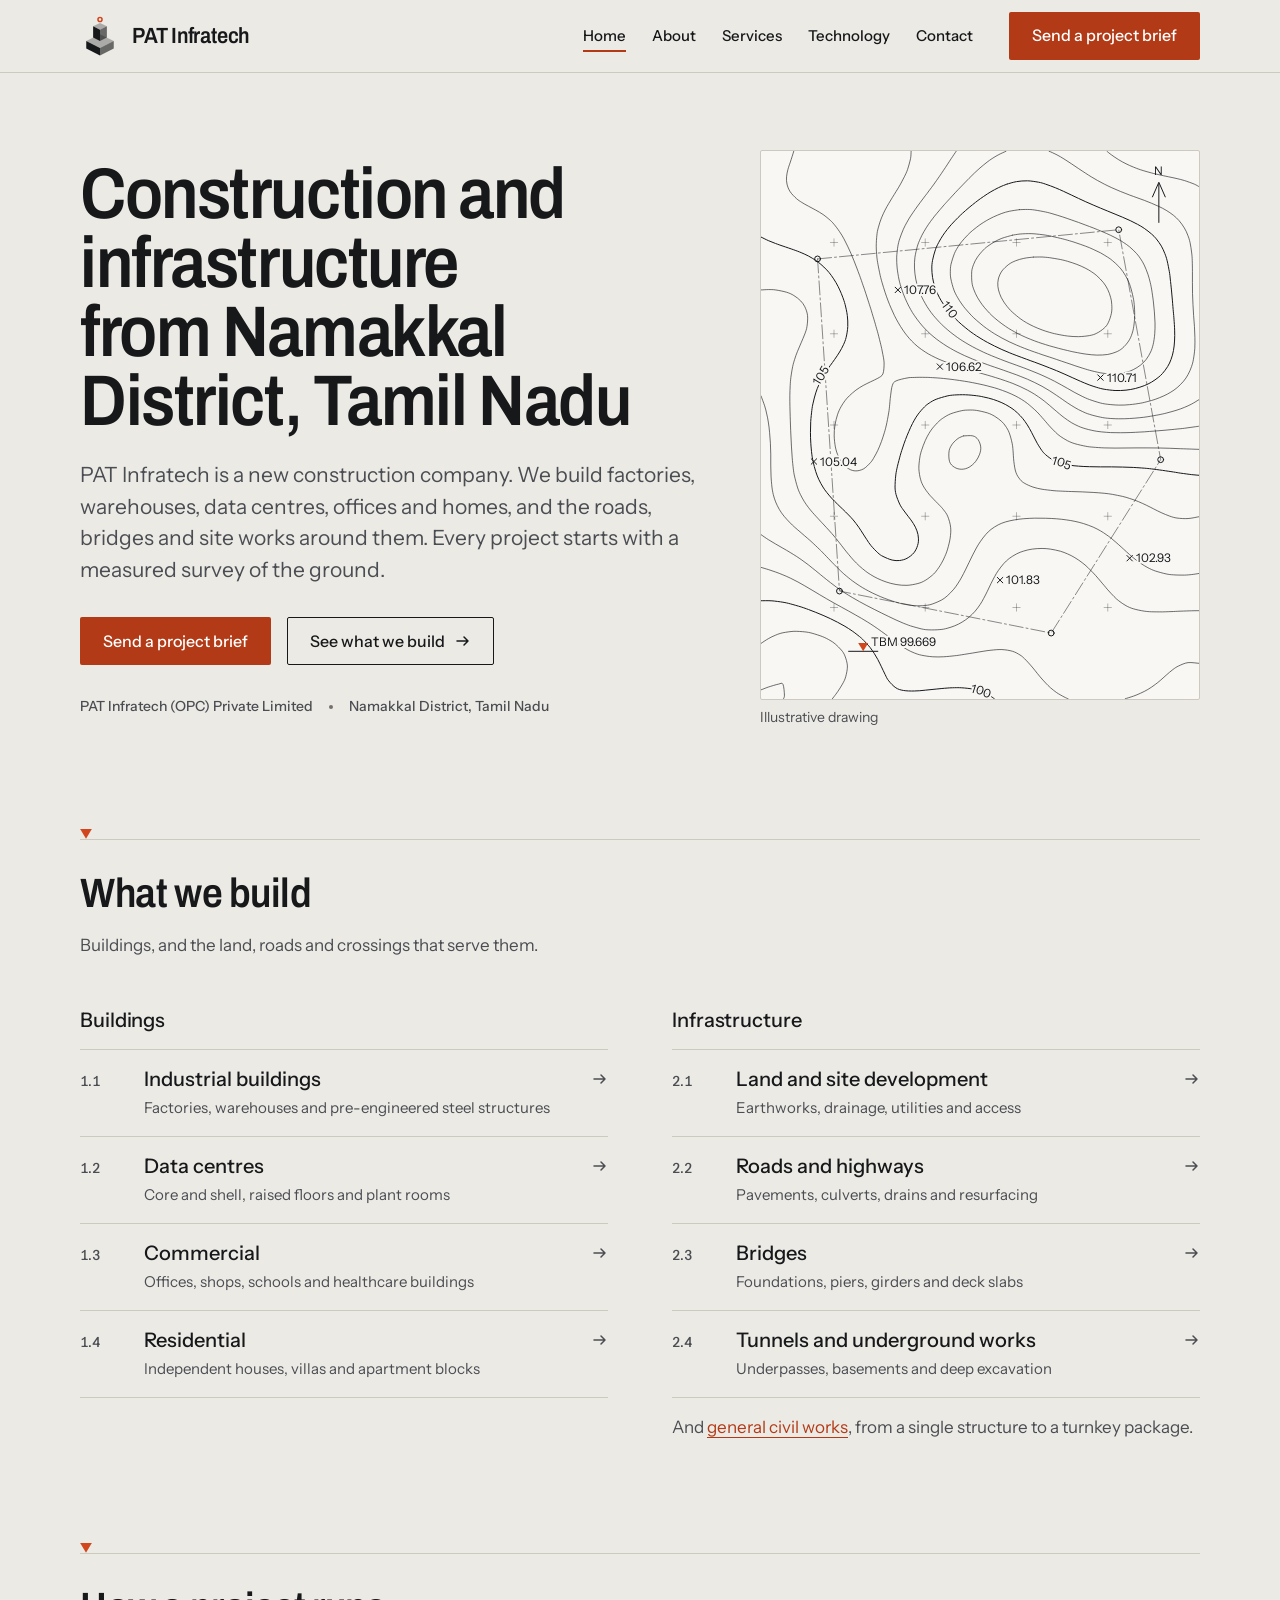
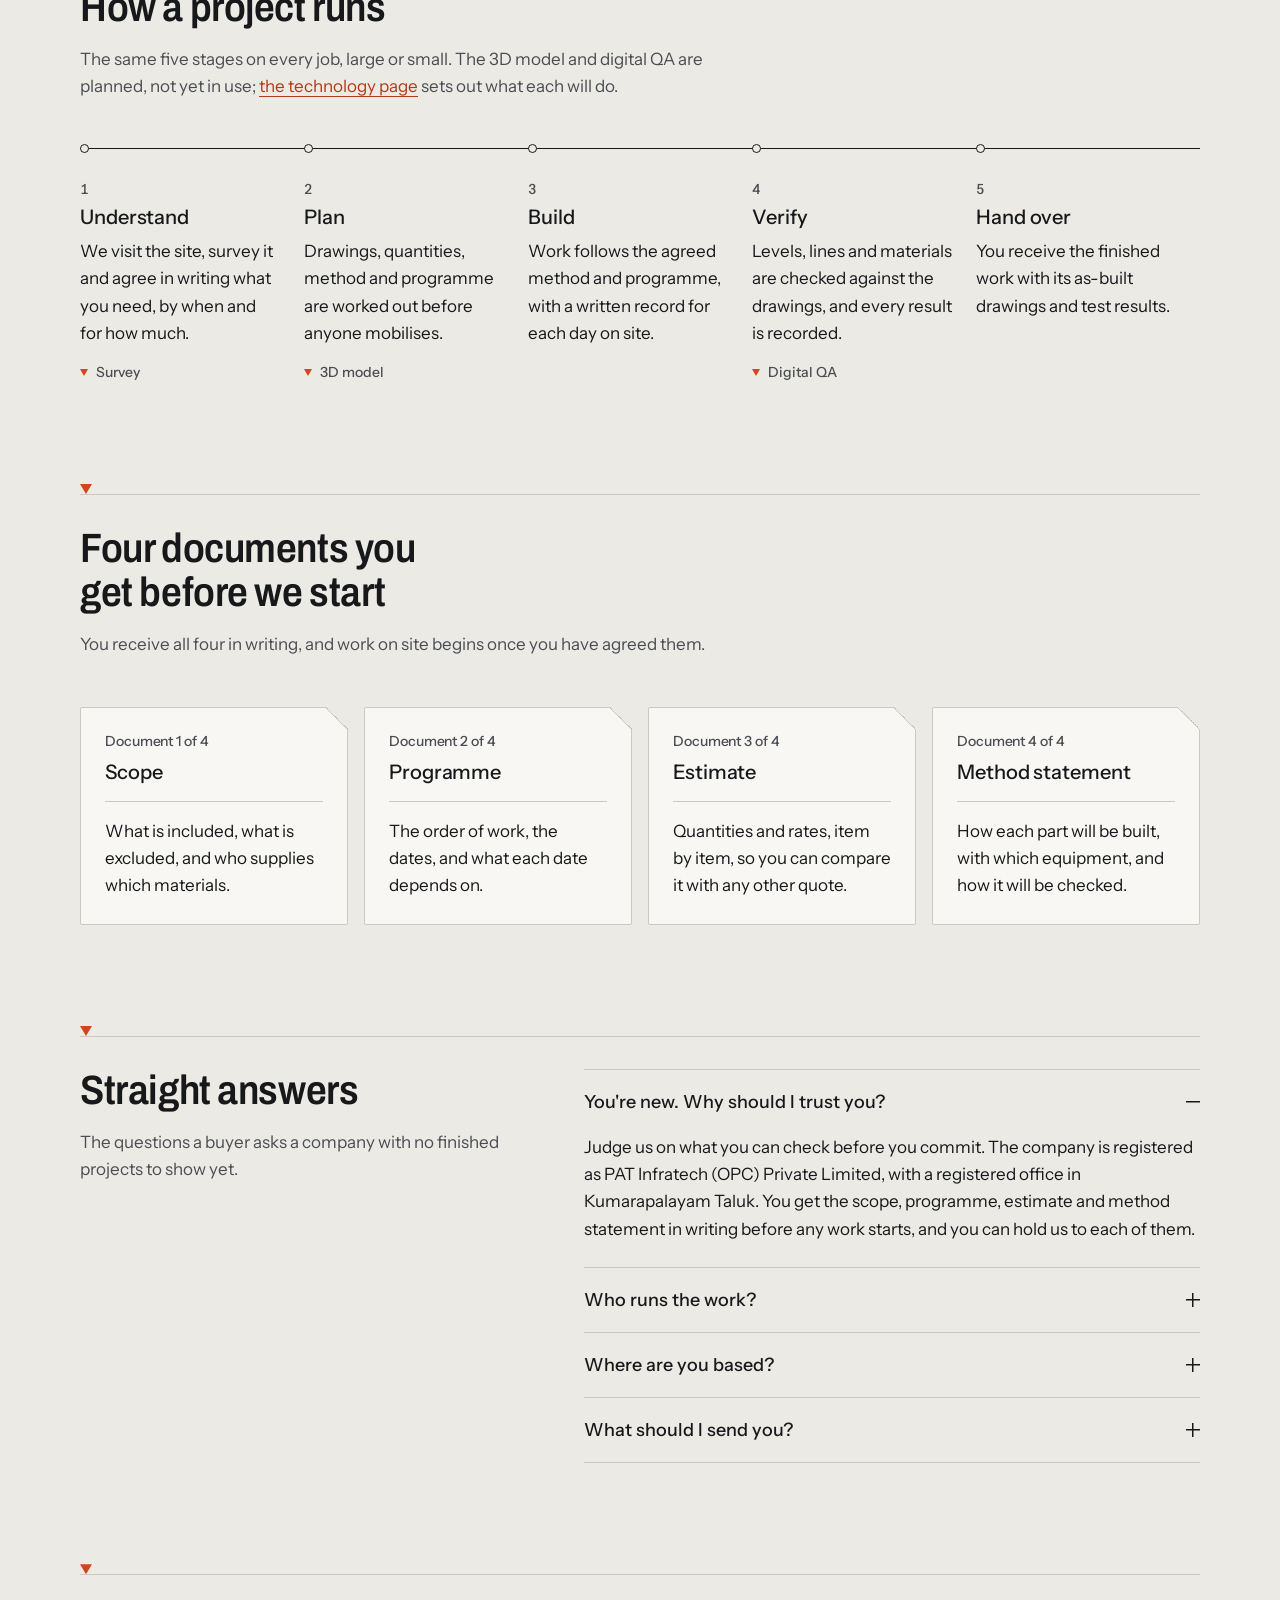
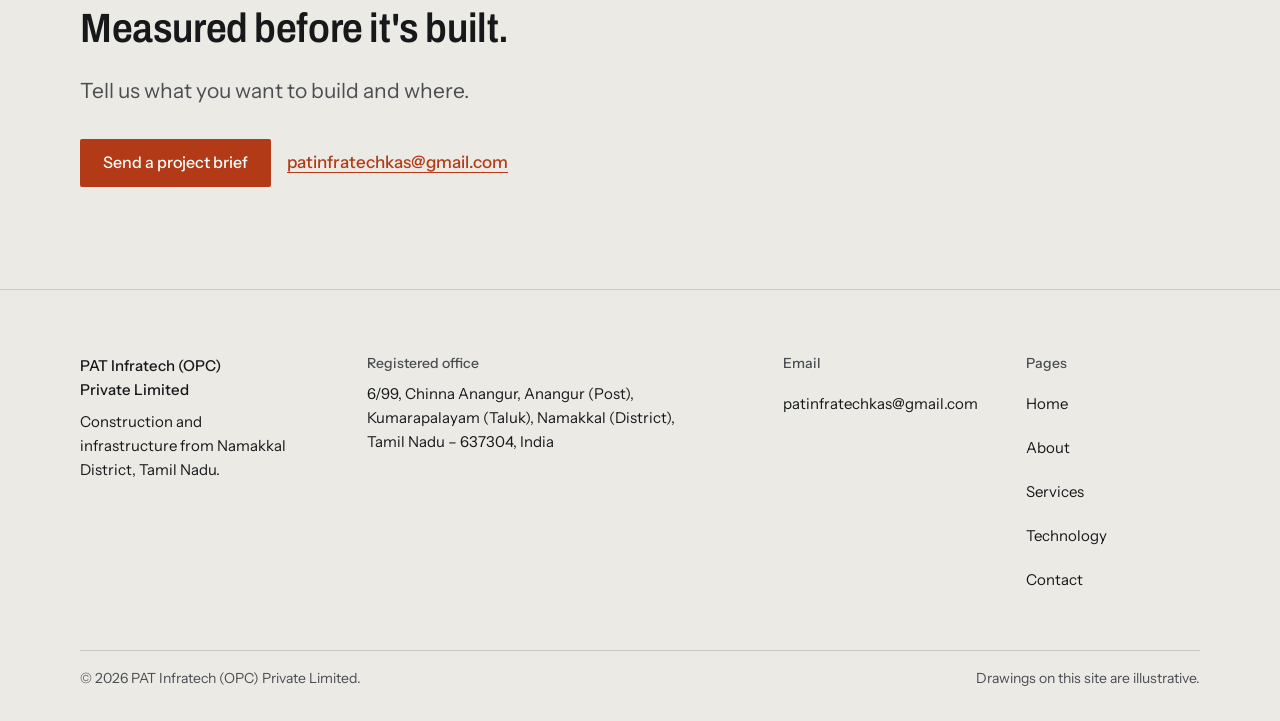
==== commit 8bc612dc: "feat: v1 first redesign (pre-research version) for comparison The first "Datum" redesign before the " ====
--- a/index.html
+++ b/index.html
@@ -78,11 +78,11 @@
       </ul>
     </div>
     <figure class="plate plate--4x5">
-      <svg data-draw="hero" class="drawing" xmlns="http://www.w3.org/2000/svg" viewBox="0 0 480 600" role="group" aria-label="Survey drawing of a sloping site: contour lines at one-metre intervals, spot levels, a plot boundary, a north point and a temporary benchmark." fill="none" stroke="currentColor" stroke-width="1" stroke-linecap="round" stroke-linejoin="round" font-family="inherit" font-size="13">
-  <g class="d-faint" stroke-opacity=".3" aria-hidden="true">
+      <svg data-draw="hero" class="drawing" xmlns="http://www.w3.org/2000/svg" viewBox="0 0 480 600" role="img" aria-label="Survey drawing of a sloping site: contour lines at one-metre intervals, spot levels, a plot boundary, a north point and a temporary benchmark." fill="none" stroke="currentColor" stroke-width="1" stroke-linecap="round" stroke-linejoin="round" font-family="inherit" font-size="13">
+  <g class="d-faint" stroke-opacity=".3">
     <path d="M76 100H84M80 96V104M76 200H84M80 196V204M76 300H84M80 296V304M76 400H84M80 396V404M76 500H84M80 496V504M176 100H184M180 96V104M176 200H184M180 196V204M176 300H184M180 296V304M176 400H184M180 396V404M176 500H184M180 496V504M276 100H284M280 96V104M276 200H284M280 196V204M276 300H284M280 296V304M276 400H284M280 396V404M276 500H284M280 496V504M376 100H384M380 96V104M376 200H384M380 196V204M376 300H384M380 296V304M376 400H384M380 396V404M376 500H384M380 496V504"/>
   </g>
-  <g class="d-main" aria-hidden="true">
+  <g class="d-main">
     <path d="M0 492.6C2 492.6 8 492.4 12 492.7C16 493 20.6 493.7 24 494.2C27.4 494.8 28.8 495.1 32.2 496C35.5 496.9 40.7 498.4 44 499.4C47.3 500.5 49.3 501.2 52 502.2C54.7 503.2 57.3 504.2 60 505.3C62.7 506.4 65.3 507.5 68 508.6C70.7 509.8 73.3 511 76 512.2C78.7 513.5 81.3 514.8 84 516.2C86.7 517.6 89.3 519 92 520.6C94.7 522.2 97.3 523.9 100 525.8C102.7 527.6 105.9 530.2 108 531.9C110.1 533.6 110.6 534 112.5 536C114.5 538 117.7 541.6 119.7 544C121.6 546.4 122.6 548.1 124 550.2C125.4 552.4 126.7 554.6 128 557C129.3 559.5 130.7 562.3 132 565C133.3 567.7 134.7 570.8 136 573.4C137.3 576 138 578 140 580.4C142 582.9 145.1 586.3 147.8 588C150.4 589.7 152.6 590.3 156 590.9C159.4 591.5 164 591.6 168 591.5C172 591.5 176 591 180 590.6C184 590.3 188 589.8 192 589.4C196 589 200.7 588.5 204 588.3C207.3 588 209.3 588 212 587.9C214.7 587.9 216.7 587.8 220 588C223.4 588.2 228.5 588.7 232 589.4C235.5 590.1 238.4 590.9 241.3 592C244.3 593.1 247.4 594.7 249.8 596C252.2 597.3 254.7 599.3 255.7 600"/>
     <path d="M0 94C1.3 94.6 5.3 96.7 8 97.9C10.7 99.1 13.3 100.1 16 101.1C18.7 102.1 20.9 102.9 24.2 104C27.5 105.1 32.5 106.8 35.9 108C39.2 109.2 41.3 110 44 111.1C46.7 112.3 49.3 113.4 52 114.8C54.7 116.3 57.7 118.1 60 119.6C62.3 121.1 63.7 122.3 65.7 124C67.7 125.7 70.1 128 72 130C73.9 132 75.3 133.7 77 136C78.7 138.3 80.6 141.3 82.2 144C83.8 146.7 85.1 149.3 86.3 152C87.6 154.7 88.6 157.3 89.6 160C90.6 162.7 91.3 164.7 92.2 168C93 171.3 94.1 176 94.6 180C95 184 95.3 188 95.1 192C94.9 196 94.1 200.7 93.3 204C92.5 207.3 91.6 209.3 90.4 212C89.2 214.7 87.7 217.3 86.1 220C84.5 222.7 82.5 225.6 80.8 228C79.1 230.4 77.5 232.6 76 234.7C74.5 236.8 73.4 238.3 72 240.5C70.6 242.7 68.8 245.4 67.4 248C66 250.6 64.6 253.2 63.4 256C62.1 258.8 61.1 261.4 60 264.8C58.9 268.1 57.8 272.8 57.1 276C56.3 279.2 56.1 280.7 55.7 284C55.3 287.3 54.8 292 54.5 296C54.3 300 54.2 304 54.2 308C54.2 312 54.3 316 54.6 320C54.8 324 55.3 328.7 55.7 332C56.1 335.3 56.4 336.8 57.1 340C57.8 343.2 58.9 347.8 60 351.1C61.1 354.5 62.2 357.2 63.5 360C64.8 362.8 66.5 365.7 67.9 368C69.3 370.3 70.4 371.8 72 373.8C73.6 375.8 75.2 377.8 77.2 380C79.2 382.2 82 384.9 84 386.9C86 388.9 87.3 390.1 89.3 392C91.3 393.9 94.1 396.6 96 398.6C97.9 400.6 99.1 401.8 101 404C102.8 406.2 105.3 409.4 107.1 412C108.9 414.6 110.5 417.2 112 419.5C113.5 421.8 114.6 423.7 116 425.7C117.4 427.8 118.4 429.6 120.4 432C122.4 434.4 125.8 438 128 440C130.2 442 131 442.7 133.7 444C136.3 445.3 140.7 447.3 143.7 448C146.8 448.7 149.3 448.8 152 448.5C154.7 448.1 157.4 447.5 160 446.1C162.6 444.7 165.6 442.4 167.6 440C169.5 437.6 170.8 434.7 171.6 432C172.5 429.3 172.7 426.7 172.5 424C172.4 421.3 171.9 418.7 170.9 416C170 413.3 168.6 410.7 167 408C165.4 405.3 163.1 402.5 161.2 400C159.4 397.5 157.5 395.3 156 393.1C154.5 390.9 153.3 389.5 152 386.7C150.7 383.9 148.8 379.3 148 376.2C147.2 373 147 371.4 146.9 368C146.9 364.6 147.2 359.3 147.6 356C147.9 352.7 148.2 351.3 148.9 348C149.6 344.7 151 339.3 151.9 336C152.7 332.7 153.4 330.7 154.2 328C155.1 325.3 156 322.7 156.9 320C157.9 317.3 158.8 314.7 160 311.8C161.2 308.9 162.7 305.4 164 302.5C165.3 299.7 166.6 297.1 168 294.7C169.4 292.3 170.4 290.5 172.3 288C174.1 285.5 177.3 282 179.3 280C181.3 278 182.2 277.4 184.3 276C186.4 274.6 188.7 273.1 192 271.8C195.3 270.5 200.7 269 204 268.2C207.3 267.4 208.7 267.4 212 267.1C215.3 266.9 220 266.7 224 266.9C228 267 232.7 267.5 236 267.9C239.3 268.3 240.9 268.6 244 269.3C247.1 269.9 251.2 270.9 254.6 272C257.9 273.1 261.1 274.3 264 275.6C266.9 276.9 269.7 278.5 272 279.9C274.3 281.3 275.9 282.4 277.9 284C279.9 285.6 282.1 287.7 284 289.7C285.9 291.7 287.5 293.6 289.2 296C291 298.4 292.8 301.3 294.3 304C295.9 306.7 297.1 309.3 298.5 312C299.9 314.7 301.2 317.3 302.7 320C304.3 322.7 306.3 325.9 307.8 328C309.4 330.1 310 330.9 312 332.6C314 334.4 317.3 336.9 320 338.4C322.7 339.9 324.9 340.7 328 341.7C331.1 342.6 335 343.4 338.3 344C341.6 344.6 344.4 344.8 348 345.1C351.6 345.4 356 345.6 360 345.7C364 345.8 368 345.8 372 345.9C376 345.9 380 345.9 384 345.9C388 345.9 392 346 396 346.1C400 346.2 404 346.3 408 346.5C412 346.7 416.7 347.1 420 347.3C423.3 347.6 424.7 347.7 428 348.1C431.3 348.5 436 349.2 440 349.7C444 350.3 448.7 351 452 351.5C455.3 352 456.7 352.3 460 352.8C463.3 353.2 468.7 354 472 354.4C475.3 354.7 478.7 355 480 355.1"/>
     <path d="M269.7 36C271.4 35.5 276.3 33.9 280 33.3C283.7 32.7 288 32.3 292 32.4C296 32.5 300.7 33.3 304 33.9C307.3 34.5 308.9 35 312 36.1C315.1 37.1 319.3 38.7 322.6 40C325.8 41.3 328.8 42.7 331.7 44C334.6 45.3 337.3 46.6 340 47.9C342.7 49.2 345.3 50.4 348 51.7C350.7 52.9 353.3 54.2 356 55.4C358.7 56.6 361.3 57.8 364 58.9C366.7 60.1 369.3 61.2 372 62.3C374.7 63.4 377.3 64.5 380 65.6C382.7 66.7 385.3 67.8 388 68.9C390.7 70 393.2 71 396 72.2C398.8 73.4 401.8 74.7 404.6 76C407.3 77.3 409.9 78.6 412.5 80C415.1 81.4 417.4 82.7 420 84.5C422.6 86.3 425.8 88.8 428 90.7C430.2 92.6 431.4 93.8 433.2 96C435 98.2 437.2 101.3 438.8 104C440.3 106.7 441.5 109.3 442.5 112C443.6 114.7 444.3 116.7 445.1 120C445.9 123.3 446.9 128.7 447.5 132C448.1 135.3 448.2 136.7 448.5 140C448.9 143.3 449.4 148 449.8 152C450.2 156 450.5 160 450.9 164C451.2 168 451.6 172.7 451.9 176C452.2 179.3 452.4 180.7 452.6 184C452.8 187.3 453.2 192 453.3 196C453.4 200 453.5 204.2 453.2 208C453 211.8 452.6 215.2 452 218.5C451.4 221.9 450.5 225.1 449.4 228C448.4 230.9 447.2 233.4 445.6 236C444.1 238.6 441.7 241.5 440 243.5C438.3 245.5 437.2 246.4 435.2 248C433.2 249.6 430.5 251.5 428 253C425.5 254.5 423 255.7 420 256.9C417 258 413.5 259.2 410.2 260C406.9 260.8 403.7 261.4 400 261.8C396.3 262.2 392 262.4 388 262.2C384 262 379.3 261.3 376 260.8C372.7 260.2 370.7 259.6 368 258.8C365.3 258 362.6 257.1 359.6 256C356.6 254.9 353 253.3 349.9 252C346.8 250.7 344 249.3 341 248C338 246.7 334.9 245.2 332.1 244C329.3 242.8 326.7 241.6 324 240.5C321.3 239.4 318.7 238.3 316 237.3C313.3 236.2 310.7 235.2 308 234.2C305.3 233.2 302.8 232.2 300 231.2C297.2 230.2 294.5 229.2 291.2 228C288 226.8 283.7 225.2 280.4 224C277.2 222.8 274.7 221.8 272 220.7C269.3 219.6 266.7 218.5 264 217.3C261.3 216.1 258.7 214.9 256 213.5C253.3 212.2 250.7 210.9 248 209.4C245.3 207.9 242.5 206.3 240 204.7C237.5 203.2 234.9 201.5 232.8 200C230.7 198.5 229.4 197.7 227.3 196C225.2 194.3 222.3 192 220 190C217.7 188 215.5 186 213.5 184C211.5 182 209.7 180.1 208 178.1C206.3 176.1 204.7 174.4 203 172C201.3 169.6 199.2 166.7 197.6 164C196 161.3 194.6 158.7 193.4 156C192.2 153.3 191.2 151 190.3 148C189.4 145 188.5 141.6 188 138.3C187.5 134.9 187.2 131.1 187.2 128C187.2 124.9 187.4 122.9 188 119.5C188.6 116.2 190 111.3 191.1 108C192.2 104.7 193.3 102.7 194.7 100C196.1 97.3 197.9 94.4 199.5 92C201.1 89.6 202.4 87.9 204 85.9C205.6 83.9 206.9 82.2 208.9 80C210.9 77.8 214 74.6 216 72.6C218 70.6 218.8 69.8 220.8 68C222.8 66.2 225.6 63.7 228 61.7C230.4 59.7 233 57.6 235.1 56C237.1 54.4 238.3 53.5 240.4 52C242.6 50.5 245.4 48.5 248 46.8C250.6 45.2 253.3 43.5 256 42.1C258.7 40.6 261.7 39.2 264 38.2C266.3 37.2 268.8 36.4 269.7 36"/>
@@ -101,7 +101,7 @@
     <path d="M429 50L436 34L443 50"/>
     <path d="M96 548L128 548"/>
   </g>
-  <g class="d-thin" stroke-opacity=".62" aria-hidden="true">
+  <g class="d-thin" stroke-opacity=".62">
     <path d="M0 590.3C1.3 589.8 4.8 588.3 8 587.2C11.2 586.2 16.4 584.5 19.1 584C21.7 583.5 22.9 582 24 584C25.1 586 25.6 593.3 25.7 596C25.8 598.7 24.8 599.3 24.6 600"/>
     <path d="M0 539.4C1.3 538.5 5.3 535.7 8 534.2C10.7 532.6 13.3 531.4 16 530.3C18.7 529.2 20.7 528.4 24 527.7C27.3 527.1 32 526.3 36 526.1C40 526 44.7 526.4 48 526.7C51.3 527.1 52.7 527.3 56 528.2C59.3 529.1 64.3 530.7 67.6 532C70.9 533.3 73.3 534.7 75.6 536C77.9 537.3 79.3 538.2 81.4 540C83.4 541.8 86.2 544.4 88 546.6C89.8 548.8 90.9 550.2 92 553.1C93.1 556 94.5 560.2 94.7 564C94.8 567.8 93.7 572.7 92.8 576C91.9 579.3 90.7 581.3 89.2 584C87.8 586.7 85.7 589.7 84.2 592C82.6 594.3 81 596.4 80 597.7C79 599 78.5 599.6 78.2 600"/>
     <path d="M0 456C1.3 456.4 5.3 457.6 8 458.4C10.7 459.3 13.3 460.2 16 461.1C18.7 462.1 21.2 463 24 464.2C26.8 465.3 29.8 466.7 32.6 468C35.3 469.3 37.8 470.6 40.4 472C43 473.4 45.4 474.8 48 476.3C50.6 477.8 53.3 479.4 56 481C58.7 482.6 61.3 484.2 64 485.8C66.7 487.4 69.3 488.9 72 490.5C74.7 492 77.3 493.6 80 495.1C82.7 496.6 85.3 498 88 499.5C90.7 501 93.5 502.5 96 503.9C98.5 505.3 100.9 506.7 103.3 508C105.7 509.3 108 510.7 110.3 512C112.5 513.3 114.6 514.6 116.9 516C119.2 517.4 121.5 518.9 124 520.6C126.5 522.3 129.3 524.2 132 526.2C134.7 528.1 137.7 530.4 139.9 532C142.2 533.6 143.2 534.5 145.3 536C147.3 537.5 149.5 539.3 152 541C154.5 542.6 157.3 544.5 160 546C162.7 547.5 165.3 548.8 168 549.8C170.7 550.9 172.7 551.6 176 552.3C179.3 553 184 553.7 188 554C192 554.3 196 554.2 200 554C204 553.8 208.7 553.3 212 552.9C215.3 552.6 216.7 552.3 220 551.8C223.3 551.3 228.1 550.5 232 549.9C235.9 549.2 240.1 548.5 243.4 548C246.8 547.5 248.6 547.1 252 546.8C255.4 546.5 260 545.9 264 546.1C268 546.3 272.4 547 275.7 548C279 549 281.6 550.7 283.8 552C285.9 553.3 286.7 554 288.7 556C290.8 558 294.1 561.7 296 563.9C297.9 566 298.4 566.7 300 568.7C301.6 570.8 303.9 573.6 305.9 576C307.9 578.4 310.1 580.8 312 582.8C313.9 584.8 315.3 586.3 317.3 588C319.3 589.7 321.6 591.6 324 593.3C326.4 594.9 329.9 596.8 332 597.9C334.1 599.1 335.9 599.7 336.6 600"/>
@@ -119,10 +119,10 @@
     <path d="M275.5 92C276.9 91.8 280.6 91 284 90.7C287.4 90.4 292 90.2 296 90.3C300 90.4 304.7 91 308 91.4C311.3 91.8 312.7 92 316 92.7C319.3 93.4 324.7 94.6 328 95.4C331.3 96.2 333.3 96.7 336 97.5C338.7 98.3 340.9 98.9 344.2 100C347.5 101.1 352.3 102.8 355.6 104C358.9 105.2 361.3 106.2 364 107.5C366.7 108.7 369.4 109.9 372 111.3C374.6 112.8 377.6 114.6 379.8 116C382.1 117.4 383.3 118.3 385.3 120C387.3 121.7 390.1 124.2 392 126.2C393.9 128.2 395.1 129.7 396.7 132C398.3 134.3 400.1 137.3 401.4 140C402.8 142.7 403.7 144.7 404.7 148C405.8 151.3 407.1 156.7 407.8 160C408.5 163.3 408.7 164.7 409 168C409.3 171.3 409.6 176 409.5 180C409.5 184 409 188.7 408.5 192C408 195.3 407.5 197.3 406.6 200C405.7 202.7 404.7 205.3 402.9 208C401.2 210.7 398.3 213.9 396 215.9C393.7 217.9 391.8 218.9 389.1 220C386.4 221.1 383.5 222.1 380 222.7C376.5 223.2 372 223.5 368 223.4C364 223.3 360 222.8 356 222.3C352 221.8 347.3 220.8 344 220.2C340.7 219.6 339 219.1 336 218.4C333 217.7 329.5 216.9 326.2 216C322.9 215.1 319 214 316 213.2C313 212.3 310.7 211.5 308 210.7C305.3 209.8 302.9 209 300 207.9C297.1 206.8 293.3 205.3 290.3 204C287.3 202.7 284.4 201.3 281.8 200C279.2 198.7 276.8 197.3 274.5 196C272.2 194.7 270.4 193.6 268 191.9C265.6 190.3 262.5 188 260 186C257.5 184 255 181.9 253 180C251 178.1 249.8 176.8 248 174.8C246.2 172.8 244.1 170.5 242.3 168C240.5 165.5 238.6 162.7 237.1 160C235.6 157.3 234.4 154.7 233.4 152C232.4 149.3 231.6 147.3 231.2 144C230.8 140.7 230.7 135.3 230.9 132C231.2 128.7 232 126.7 233 124C234 121.3 235.3 118.7 237.2 116C239 113.3 242 110 243.9 108C245.8 106 246.6 105.5 248.6 104C250.7 102.5 253.4 100.6 256 99.2C258.6 97.8 260.8 96.6 264 95.4C267.2 94.2 273.6 92.6 275.5 92"/>
     <path d="M298.5 116C300 116 305.1 115.8 308 115.9C310.9 116.1 312.7 116.2 316 116.6C319.3 117.1 324.7 118 328 118.6C331.3 119.3 333 119.7 336 120.6C339 121.5 343 122.8 346.2 124C349.4 125.2 352.6 126.7 355.2 128C357.9 129.3 360 130.6 362.1 132C364.2 133.4 365.8 134.4 368 136.4C370.2 138.4 373.3 141.5 375.3 144C377.3 146.5 378.7 148.9 380 151.6C381.3 154.2 382.4 157.3 383.1 160C383.9 162.7 384.3 165.1 384.4 168C384.6 170.9 384.7 174.3 384 177.6C383.3 181 381.9 185.3 380.5 188C379.2 190.7 378.1 192 376 193.9C373.9 195.8 370.7 198.1 368 199.4C365.3 200.8 363.3 201.4 360 202C356.7 202.6 352 203.1 348 203.2C344 203.3 340 202.9 336 202.5C332 202 327.3 201.1 324 200.4C320.7 199.8 318.7 199.1 316 198.4C313.3 197.6 310.9 196.9 308 195.8C305.1 194.7 301.6 193.3 298.8 192C296 190.7 293.6 189.4 291.1 188C288.7 186.6 286.5 185.3 284 183.4C281.5 181.5 278.1 178.7 276 176.8C273.9 174.9 273 174.1 271.3 172C269.5 169.9 267 166.7 265.4 164C263.7 161.3 262.4 158.7 261.5 156C260.5 153.3 259.9 150.7 259.6 148C259.4 145.3 259.4 142.8 260.1 140C260.8 137.2 262.1 134 264 131.3C265.9 128.7 269 125.9 271.5 124C274.1 122.1 276.4 121.1 279.1 120C281.9 118.9 284.8 118 288 117.4C291.2 116.7 296.7 116.2 298.5 116"/>
   </g>
-  <g class="d-chain" stroke-opacity=".5" stroke-dasharray="14 3 2 3" aria-hidden="true">
+  <g class="d-chain" stroke-opacity=".5" stroke-dasharray="14 3 2 3">
     <path d="M62 118L392 86L438 338L318 528L86 482Z"/>
   </g>
-  <g class="d-lbl" fill="currentColor" stroke="none" aria-hidden="true">
+  <g class="d-lbl" fill="currentColor" stroke="none">
     <text x="240" y="595.7" text-anchor="middle" class="halo" stroke="#F8F7F4" stroke-width="4" paint-order="stroke" transform="rotate(17.4 240 595.7)">100</text>
     <text x="328" y="345.9" text-anchor="middle" class="halo" stroke="#F8F7F4" stroke-width="4" paint-order="stroke" transform="rotate(17.1 328 345.9)">105</text>
     <text x="69.8" y="248.2" text-anchor="middle" class="halo" stroke="#F8F7F4" stroke-width="4" paint-order="stroke" transform="rotate(-58.5 69.8 248.2)">105</text>
@@ -136,13 +136,9 @@
     <text x="436" y="26" text-anchor="middle">N</text>
     <text x="121" y="542" class="halo" stroke="#F8F7F4" stroke-width="4" paint-order="stroke">TBM 99.669</text>
   </g>
-  <path class="mark" d="M106.5 539H117.5L112 548Z" fill="#D2461E" stroke="none" aria-hidden="true"/>
-  <g class="note" tabindex="0" role="button" aria-label="Temporary benchmark (TBM): a fixed point of known level, here 99.669 m. Every other level on the survey is measured from it." data-note="Temporary benchmark (TBM): a fixed point of known level, here 99.669 m. Every other level on the survey is measured from it."><circle class="note-hit" cx="112" cy="543" r="12" fill="transparent" stroke="none"/></g>
-  <g class="note" tabindex="0" role="button" aria-label="Spot level: the measured height of the ground at one point, here 106.62 m." data-note="Spot level: the measured height of the ground at one point, here 106.62 m."><circle class="note-hit" cx="196" cy="236" r="12" fill="transparent" stroke="none"/></g>
-  <g class="note" tabindex="0" role="button" aria-label="Contour line: joins points at the same ground height. Here the lines are one metre apart." data-note="Contour line: joins points at the same ground height. Here the lines are one metre apart."><circle class="note-hit" cx="328" cy="341" r="12" fill="transparent" stroke="none"/></g>
-  <g class="note" tabindex="0" role="button" aria-label="North point: shows the direction of north, so the drawing can be lined up with the site." data-note="North point: shows the direction of north, so the drawing can be lined up with the site."><circle class="note-hit" cx="436" cy="52" r="12" fill="transparent" stroke="none"/></g>
+  <path class="mark" d="M106.5 539H117.5L112 548Z" fill="#D2461E" stroke="none"/>
 </svg>
-      <figcaption>Illustrative drawing. A survey takes every level from a fixed benchmark (TBM): spot levels at single points, contours joining equal heights 1 m apart, and a north point to line it up with the site.</figcaption>
+      <figcaption>Illustrative drawing</figcaption>
     </figure>
   </div>
 </section>
@@ -154,23 +150,23 @@
       <h2 id="build-h">What we build</h2>
       <p>Buildings, and the land, roads and crossings that serve them.</p>
     </div>
-    <div class="index-list index-list--thumbs">
-      <div data-reveal>
+    <div class="index-list">
+      <div>
         <h3>Buildings</h3>
         <ol>
-          <li><a href="services.html#industrial"><span class="num">1.1</span><span class="name">Industrial buildings</span><span class="desc">Factories, warehouses and pre-engineered steel structures</span><svg class="thumb" viewBox="0 0 72 48" width="72" height="48" aria-hidden="true" focusable="false" fill="none" stroke="currentColor" stroke-width="1" stroke-linecap="round" stroke-linejoin="round"><path d="M4 38h64"/><path d="M13 22 36 12.5 59 22"/><path d="M16 38V21M56 38V21"/><path d="M16 25.5l6-2.6M56 25.5l-6-2.6"/><path d="M16 35h40"/><path d="M13 38v4h6v-4M53 38v4h6v-4"/></svg><svg class="arrow" viewBox="0 0 16 16" aria-hidden="true" focusable="false"><path d="M2 8h11M9 4l4 4-4 4"/></svg></a></li>
-          <li><a href="services.html#datacentres"><span class="num">1.2</span><span class="name">Data centres</span><span class="desc">Core and shell, raised floors and plant rooms</span><svg class="thumb" viewBox="0 0 72 48" width="72" height="48" aria-hidden="true" focusable="false" fill="none" stroke="currentColor" stroke-width="1" stroke-linecap="round" stroke-linejoin="round"><path d="M4 8h64M4 41h64"/><path d="M8 34h56"/><path d="M12 34v7M24 34v7M36 34v7M48 34v7M60 34v7"/><path d="M14 14h8v20h-8zM24 14h8v20h-8zM40 14h8v20h-8zM50 14h8v20h-8z"/><path d="M14 20.5h8M14 27h8M24 20.5h8M24 27h8M40 20.5h8M40 27h8M50 20.5h8M50 27h8"/></svg><svg class="arrow" viewBox="0 0 16 16" aria-hidden="true" focusable="false"><path d="M2 8h11M9 4l4 4-4 4"/></svg></a></li>
-          <li><a href="services.html#commercial"><span class="num">1.3</span><span class="name">Commercial</span><span class="desc">Offices, shops, schools and healthcare buildings</span><svg class="thumb" viewBox="0 0 72 48" width="72" height="48" aria-hidden="true" focusable="false" fill="none" stroke="currentColor" stroke-width="1" stroke-linecap="round" stroke-linejoin="round"><path d="M4 38h64"/><path d="M14 38V10M36 38V10M58 38V10"/><path d="M11 10h50M11 19.5h50M11 29h50"/><path d="M11 38v4h6v-4M33 38v4h6v-4M55 38v4h6v-4"/></svg><svg class="arrow" viewBox="0 0 16 16" aria-hidden="true" focusable="false"><path d="M2 8h11M9 4l4 4-4 4"/></svg></a></li>
-          <li><a href="services.html#residential"><span class="num">1.4</span><span class="name">Residential</span><span class="desc">Independent houses, villas and apartment blocks</span><svg class="thumb" viewBox="0 0 72 48" width="72" height="48" aria-hidden="true" focusable="false" fill="none" stroke="currentColor" stroke-width="1" stroke-linecap="round" stroke-linejoin="round"><path d="M4 38h64"/><path d="M13 25.5 36 11l23 14.5"/><path d="M18 38V22.4M54 38V22.4"/><path d="M18 35h36"/><path d="M24 25h8v6h-8z"/><path d="M42 35v-9h6v9"/><path d="M15 38v4h6v-4M51 38v4h6v-4"/></svg><svg class="arrow" viewBox="0 0 16 16" aria-hidden="true" focusable="false"><path d="M2 8h11M9 4l4 4-4 4"/></svg></a></li>
+          <li><a href="services.html#industrial"><span class="num">1.1</span><span class="name">Industrial buildings</span><span class="desc">Factories, warehouses and pre-engineered steel structures</span><svg class="arrow" viewBox="0 0 16 16" aria-hidden="true" focusable="false"><path d="M2 8h11M9 4l4 4-4 4"/></svg></a></li>
+          <li><a href="services.html#datacentres"><span class="num">1.2</span><span class="name">Data centres</span><span class="desc">Core and shell, raised floors and plant rooms</span><svg class="arrow" viewBox="0 0 16 16" aria-hidden="true" focusable="false"><path d="M2 8h11M9 4l4 4-4 4"/></svg></a></li>
+          <li><a href="services.html#commercial"><span class="num">1.3</span><span class="name">Commercial</span><span class="desc">Offices, shops, schools and healthcare buildings</span><svg class="arrow" viewBox="0 0 16 16" aria-hidden="true" focusable="false"><path d="M2 8h11M9 4l4 4-4 4"/></svg></a></li>
+          <li><a href="services.html#residential"><span class="num">1.4</span><span class="name">Residential</span><span class="desc">Independent houses, villas and apartment blocks</span><svg class="arrow" viewBox="0 0 16 16" aria-hidden="true" focusable="false"><path d="M2 8h11M9 4l4 4-4 4"/></svg></a></li>
         </ol>
       </div>
-      <div data-reveal>
+      <div>
         <h3>Infrastructure</h3>
         <ol>
-          <li><a href="services.html#development"><span class="num">2.1</span><span class="name">Land and site development</span><span class="desc">Earthworks, drainage, utilities and access</span><svg class="thumb" viewBox="0 0 72 48" width="72" height="48" aria-hidden="true" focusable="false" fill="none" stroke="currentColor" stroke-width="1" stroke-linecap="round" stroke-linejoin="round"><path d="M4 18C16 18 26 24 36 28s20 8 32 9" stroke-dasharray="3 2"/><path d="M4 28h50l3 5h4l3-5h4"/><path d="M44 24h4l-2 3.5z"/><circle cx="22" cy="35" r="2.5"/></svg><svg class="arrow" viewBox="0 0 16 16" aria-hidden="true" focusable="false"><path d="M2 8h11M9 4l4 4-4 4"/></svg></a></li>
-          <li><a href="services.html#roads"><span class="num">2.2</span><span class="name">Roads and highways</span><span class="desc">Pavements, culverts, drains and resurfacing</span><svg class="thumb" viewBox="0 0 72 48" width="72" height="48" aria-hidden="true" focusable="false" fill="none" stroke="currentColor" stroke-width="1" stroke-linecap="round" stroke-linejoin="round"><path d="M10 19 36 16l26 3M10 22.5 36 19.5l26 3"/><path d="M10 19v13M62 19v13M10 27h52M10 32h52"/><path d="M3 21.5 10 19M62 19l7 2.5"/><path d="M15 32l-3 4M25 32l-3 4M35 32l-3 4M45 32l-3 4M55 32l-3 4" stroke-opacity=".5"/></svg><svg class="arrow" viewBox="0 0 16 16" aria-hidden="true" focusable="false"><path d="M2 8h11M9 4l4 4-4 4"/></svg></a></li>
-          <li><a href="services.html#bridges"><span class="num">2.3</span><span class="name">Bridges</span><span class="desc">Foundations, piers, girders and deck slabs</span><svg class="thumb" viewBox="0 0 72 48" width="72" height="48" aria-hidden="true" focusable="false" fill="none" stroke="currentColor" stroke-width="1" stroke-linecap="round" stroke-linejoin="round"><path d="M2 10h68M2 13h68M2 17h68"/><path d="M28 17h16v4H28z"/><path d="M32 21v17M40 21v17"/><path d="M26 38h20v4H26z"/><path d="M30 42v4M36 42v4M42 42v4"/><path d="M2 28h26M46 28h24" stroke-dasharray="3 2"/><path d="M2 36c8 1.5 16 2 24 2M46 38c8 0 16-.5 24-2"/><path d="M56 23h4l-2 3.5z"/></svg><svg class="arrow" viewBox="0 0 16 16" aria-hidden="true" focusable="false"><path d="M2 8h11M9 4l4 4-4 4"/></svg></a></li>
-          <li><a href="services.html#tunnels"><span class="num">2.4</span><span class="name">Tunnels and underground works</span><span class="desc">Underpasses, basements and deep excavation</span><svg class="thumb" viewBox="0 0 72 48" width="72" height="48" aria-hidden="true" focusable="false" fill="none" stroke="currentColor" stroke-width="1" stroke-linecap="round" stroke-linejoin="round"><path d="M2 10h68"/><path d="M12 10h3v34h-3zM57 10h3v34h-3z"/><path d="M15 17h42M15 21h42M15 36h42M15 40h42"/><path d="M35 21v15M37 21v15"/><path d="M2 26h10M60 26h10" stroke-dasharray="3 2"/><path d="M64 22h4l-2 3.5z"/></svg><svg class="arrow" viewBox="0 0 16 16" aria-hidden="true" focusable="false"><path d="M2 8h11M9 4l4 4-4 4"/></svg></a></li>
+          <li><a href="services.html#development"><span class="num">2.1</span><span class="name">Land and site development</span><span class="desc">Earthworks, drainage, utilities and access</span><svg class="arrow" viewBox="0 0 16 16" aria-hidden="true" focusable="false"><path d="M2 8h11M9 4l4 4-4 4"/></svg></a></li>
+          <li><a href="services.html#roads"><span class="num">2.2</span><span class="name">Roads and highways</span><span class="desc">Pavements, culverts, drains and resurfacing</span><svg class="arrow" viewBox="0 0 16 16" aria-hidden="true" focusable="false"><path d="M2 8h11M9 4l4 4-4 4"/></svg></a></li>
+          <li><a href="services.html#bridges"><span class="num">2.3</span><span class="name">Bridges</span><span class="desc">Foundations, piers, girders and deck slabs</span><svg class="arrow" viewBox="0 0 16 16" aria-hidden="true" focusable="false"><path d="M2 8h11M9 4l4 4-4 4"/></svg></a></li>
+          <li><a href="services.html#tunnels"><span class="num">2.4</span><span class="name">Tunnels and underground works</span><span class="desc">Underpasses, basements and deep excavation</span><svg class="arrow" viewBox="0 0 16 16" aria-hidden="true" focusable="false"><path d="M2 8h11M9 4l4 4-4 4"/></svg></a></li>
         </ol>
         <p class="index-more">And <a href="services.html#civil">general civil works</a>, from a single structure to a turnkey package.</p>
       </div>
@@ -178,19 +174,19 @@
   </div>
 </section>
 
-<section class="section section--night" aria-labelledby="stages-h">
+<section class="section" aria-labelledby="stages-h">
   <div class="wrap">
     <div class="datum" aria-hidden="true"></div>
     <div class="section-head">
       <h2 id="stages-h">How a project runs</h2>
       <p>The same five stages on every job, large or small. The 3D model and digital QA are planned, not yet in use; <a href="technology.html">the technology page</a> sets out what each will do.</p>
     </div>
-    <ol class="stages stages--icons" data-reveal>
-      <li><svg class="stage-icon" viewBox="0 0 48 48" width="48" height="48" aria-hidden="true" focusable="false" fill="none" stroke="currentColor" stroke-width="1.25" stroke-linecap="round" stroke-linejoin="round"><rect x="15" y="5" width="18" height="4.5" rx="1"/><path d="M19 9.5V16h10V9.5"/><path d="M17 18h14"/><path d="M22 18 12 42M26 18l10 24"/><path d="M24 19v18" stroke-dasharray="2 2"/><path d="M22 39h4l-2 3z"/><path d="M6 42.5h36" stroke-opacity=".5"/></svg><h3>Understand</h3><p>We visit the site, survey it and agree in writing what you need, by when and for how much.</p><p class="label">Survey</p></li>
-      <li><svg class="stage-icon" viewBox="0 0 48 48" width="48" height="48" aria-hidden="true" focusable="false" fill="none" stroke="currentColor" stroke-width="1.25" stroke-linecap="round" stroke-linejoin="round"><path d="M10 5h21l7 7v31H10z"/><path d="M31 5v7h7"/><path d="M15 14h18M15 12.5v3M33 12.5v3"/><path d="M15 19h18v17H15z"/><path d="M24 19v8M15 28h5M24 31v5"/><path d="M24 31h4a4 4 0 0 0-4-4"/></svg><h3>Plan</h3><p>Drawings, quantities, method and programme are worked out before anyone mobilises.</p><p class="label">3D model</p></li>
-      <li><svg class="stage-icon" viewBox="0 0 48 48" width="48" height="48" aria-hidden="true" focusable="false" fill="none" stroke="currentColor" stroke-width="1.25" stroke-linecap="round" stroke-linejoin="round"><path d="M4 43h40"/><path d="M12 43V11M16 43V11"/><path d="M12 43l4-4-4-4 4-4-4-4 4-4-4-4 4-4-4-4"/><path d="M5 11h39"/><path d="M12 11l2-7 2 7M14 4l30 7M14 4 5 11"/><path d="M5 11h5v3H5z"/><path d="M33 11v11"/><path d="M30.5 22h5v3h-5z"/><path d="M24 43V29h18v14M24 36h18M33 29v14"/></svg><h3>Build</h3><p>Work follows the agreed method and programme, with a written record for each day on site.</p></li>
-      <li><svg class="stage-icon" viewBox="0 0 48 48" width="48" height="48" aria-hidden="true" focusable="false" fill="none" stroke="currentColor" stroke-width="1.25" stroke-linecap="round" stroke-linejoin="round"><path d="M18 15l4 4 8-9"/><rect x="5" y="27" width="38" height="9" rx="1"/><rect x="19" y="29.5" width="10" height="4" rx="2"/><circle cx="24" cy="31.5" r="1.2"/><path d="M9 36v-2M13 36v-2M35 36v-2M39 36v-2"/></svg><h3>Verify</h3><p>Levels, lines and materials are checked against the drawings, and every result is recorded.</p><p class="label">Digital QA</p></li>
-      <li><svg class="stage-icon" viewBox="0 0 48 48" width="48" height="48" aria-hidden="true" focusable="false" fill="none" stroke="currentColor" stroke-width="1.25" stroke-linecap="round" stroke-linejoin="round"><path d="M11 13V8h24v8"/><path d="M6 13h12l3 3h21v25H6z"/><circle cx="16" cy="29" r="4"/><path d="M20 29h16M32 29v4M36 29v3"/></svg><h3>Hand over</h3><p>You receive the finished work with its as-built drawings and test results.</p></li>
+    <ol class="stages">
+      <li><h3>Understand</h3><p>We visit the site, survey it and agree in writing what you need, by when and for how much.</p><p class="label">Survey</p></li>
+      <li><h3>Plan</h3><p>Drawings, quantities, method and programme are worked out before anyone mobilises.</p><p class="label">3D model</p></li>
+      <li><h3>Build</h3><p>Work follows the agreed method and programme, with a written record for each day on site.</p></li>
+      <li><h3>Verify</h3><p>Levels, lines and materials are checked against the drawings, and every result is recorded.</p><p class="label">Digital QA</p></li>
+      <li><h3>Hand over</h3><p>You receive the finished work with its as-built drawings and test results.</p></li>
     </ol>
   </div>
 </section>
@@ -202,7 +198,7 @@
       <h2 id="docs-h">Four documents you get before we start</h2>
       <p>You receive all four in writing, and work on site begins once you have agreed them.</p>
     </div>
-    <ol class="docs" data-reveal>
+    <ol class="docs">
       <li><h3>Scope</h3><p>What is included, what is excluded, and who supplies which materials.</p></li>
       <li><h3>Programme</h3><p>The order of work, the dates, and what each date depends on.</p></li>
       <li><h3>Estimate</h3><p>Quantities and rates, item by item, so you can compare it with any other quote.</p></li>
@@ -216,10 +212,10 @@
     <div class="datum" aria-hidden="true"></div>
     <div class="split">
       <div class="section-head">
-        <h2 id="qa-h">Questions buyers ask a new company</h2>
-        <p>We have no finished projects to show yet, so these come up first.</p>
-      </div>
-      <div class="qa" data-reveal>
+        <h2 id="qa-h">Straight answers</h2>
+        <p>The questions a buyer asks a company with no finished projects to show yet.</p>
+      </div>
+      <div class="qa">
         <details open>
           <summary>You're new. Why should I trust you?</summary>
           <div>
@@ -254,8 +250,7 @@
 <section class="section close" aria-labelledby="close-h">
   <div class="wrap">
     <div class="datum" aria-hidden="true"></div>
-    <h2 class="label" id="close-h">Start a project</h2>
-    <p class="close-line">Measured before it's built.</p>
+    <h2 class="close-line" id="close-h">Measured before it's built.</h2>
     <p class="lead">Tell us what you want to build and where.</p>
     <div class="actions">
       <a class="btn btn--primary" href="contact.html">Send a project brief</a>
--- a/css/style.css
+++ b/css/style.css
@@ -223,8 +223,7 @@
 .section--night .lead,
 .section--night .label,
 .section--night .muted,
-.section--night .prose p,
-.section--night .section-head > p { color: var(--on-night); }
+.section--night .prose p { color: var(--on-night); }
 .section--night a:not(.btn) { color: var(--on-night); }
 .section--night :focus-visible { outline-color: var(--on-night); }
 .section--night ::selection { background: var(--on-night); color: var(--ink); }
@@ -500,20 +499,18 @@
 }
 
 /* ---------- home hero (display H1 + plate) ---------- */
-/* v2: a short bottom so the next section's ▼ rule and H2 show above the fold (no false floor). */
-.hero { padding-block: clamp(40px, 6vw, 88px) clamp(40px, 3.5vw, 52px); }
+.hero { padding-block: clamp(40px, 6vw, 88px) var(--section); }
 .hero + .section:not(.section--night) { padding-top: 0; }
 .hero-grid { display: grid; gap: var(--s5); }
 .hero .lead { margin-top: var(--s3); }
 .hero .actions { margin-top: var(--s4); }
 .hero .facts { margin-top: var(--s4); }
 @media (min-width: 960px) {
-  .hero { padding-top: clamp(40px, 4vw, 64px); }
   .hero-grid {
     grid-template-columns: minmax(0, 7fr) minmax(0, 5fr);
     gap: var(--s6);
     align-items: center;
-    min-height: calc(60svh - var(--header-h));
+    min-height: calc(70svh - var(--header-h));
   }
   /* In the 7/12 column the spec's 6.5rem cap would set one word per line; cap lower so the
      H1 sets in four lines at 1440 and the 4:5 plate keeps 5/12 of the grid. */
@@ -624,35 +621,25 @@
 @keyframes nav-fallback { to { visibility: visible; opacity: 1; transform: none; } }
 
 /* ---------- stages (5 steps) ---------- */
-/* --stage-line: the connector and dots; --stage-bg: the dot fill (the band's own ground). */
-.stages {
-  --stage-line: var(--ink);
-  --stage-bg: var(--ground);
-  counter-reset: stage;
-  display: grid;
-  position: relative;
-}
+.stages { counter-reset: stage; display: grid; }
 .stages > li {
   counter-increment: stage;
   position: relative;
   padding: 0 0 var(--s4) var(--s4);
-  border-left: 1px solid var(--stage-line);
+  border-left: 1px solid var(--ink);
 }
 .stages > li:last-child { padding-bottom: 0; border-left-color: transparent; }
 .stages > li::before {
   content: "";
   position: absolute;
-  z-index: 1;
   left: -5px;
   top: 4px;
   width: 9px;
   height: 9px;
-  border: 1px solid var(--stage-line);
+  border: 1px solid var(--ink);
   border-radius: 50%;
-  background: var(--stage-bg);
-}
-.section--night .stages { --stage-line: var(--on-night); --stage-bg: var(--night); }
-.section--night .stages h3::before { color: var(--on-night); }
+  background: var(--ground);
+}
 .stages h3::before {
   content: counter(stage);
   display: block;
@@ -679,7 +666,7 @@
   .stages > li:last-child {
     padding: var(--s4) var(--s3) 0 0;
     border-left: 0;
-    border-top: 1px solid var(--stage-line);
+    border-top: 1px solid var(--ink);
   }
   .stages > li::before { left: 0; top: -5px; }
 }
@@ -1022,15 +1009,6 @@
   font-size: clamp(1.75rem, 3.2vw, 2.6rem);
   line-height: 1.08;
   max-width: 22ch;
-}
-/* Close: a small heading names the action; the closing line keeps the H2 scale. */
-.close p.close-line {
-  margin-top: var(--s2);
-  font-family: var(--font-display);
-  font-weight: 600;
-  font-stretch: 87.5%;
-  letter-spacing: -.01em;
-  text-wrap: balance;
 }
 .close .lead { margin-top: var(--s3); }
 .close .actions { margin-top: var(--s4); }
@@ -1077,197 +1055,6 @@
 /* ---------- 404 ---------- */
 .not-found { min-height: 50svh; }
 
-/* ==========================================================================
-   v2: orientation and explanation motion (research/v2-apply.md §2).
-   Only transform and opacity move. Without JS, without support or under reduced motion
-   everything below rests in its complete, visible state.
-   ========================================================================== */
-
-/* ---------- 1. reveal: [data-reveal] below the first screen ---------- */
-/* main.js marks blocks already in view as .is-in, then sets html.reveal-ready, so nothing that is
-   on screen at load is ever hidden. Phones and reduced motion never hide anything. */
-@media (min-width: 768px) and (prefers-reduced-motion: no-preference) {
-  html.reveal-ready [data-reveal]:not(.is-in) {
-    opacity: 0;
-    transform: translateY(12px);
-  }
-  html.reveal-ready [data-reveal].is-in {
-    transition:
-      opacity 260ms var(--ease),
-      transform 260ms var(--ease);
-    /* Sibling steps of 60ms; capped at three steps. */
-    transition-delay: min(var(--reveal-delay, 0ms), 180ms);
-  }
-  /* Keyboard focus inside a block that has not revealed yet shows it at once. */
-  html.reveal-ready [data-reveal]:focus-within { opacity: 1; transform: none; }
-}
-
-/* ---------- 2. scroll progress under the header (no JS, no markup) ---------- */
-@supports (animation-timeline: scroll()) {
-  @media (prefers-reduced-motion: no-preference) {
-    .site-header::after {
-      content: "";
-      position: absolute;
-      left: 0;
-      right: 0;
-      bottom: -1px;
-      height: 2px;
-      background: var(--mark);
-      transform: scaleX(0);
-      transform-origin: 0 50%;
-      pointer-events: none;
-      animation: scroll-progress auto linear both;
-      animation-timeline: scroll(root block);
-    }
-  }
-}
-@keyframes scroll-progress {
-  from { transform: scaleX(0); }
-  to { transform: scaleX(1); }
-}
-
-/* ---------- 3. stage line fill ---------- */
-/* The li borders stay as a faint track and a 1px line fills over them as the list scrolls through.
-   Phones (vertical): each stage's segment fills as that stage crosses the screen.
-   From 900px (horizontal): one line across the row fills as the list crosses the screen.
-   Without support or under reduced motion the li borders draw the full line, as before. */
-@supports (animation-timeline: view()) {
-  @media (prefers-reduced-motion: no-preference) {
-    .stages { --stage-track: var(--line); view-timeline: --stages block; }
-    .section--night .stages { --stage-track: rgb(236 232 225 / .3); }
-    .stages > li:not(:last-child) { border-left-color: var(--stage-track); view-timeline: --stage block; }
-    .stages > li:not(:last-child)::after {
-      content: "";
-      position: absolute;
-      left: -1px;
-      top: 0;
-      bottom: 0;
-      width: 1px;
-      background: var(--stage-line);
-      transform-origin: 50% 0;
-      pointer-events: none;
-      animation: stage-fill-y auto linear both;
-      animation-timeline: --stage;
-      animation-range: entry 10% cover 50%;
-    }
-  }
-  @media (min-width: 900px) and (prefers-reduced-motion: no-preference) {
-    .stages > li,
-    .stages > li:last-child { border-top-color: var(--stage-track); }
-    .stages > li:not(:last-child)::after { content: none; }
-    .stages::after {
-      content: "";
-      position: absolute;
-      left: 0;
-      right: 0;
-      top: 0;
-      height: 1px;
-      background: var(--stage-line);
-      transform-origin: 0 50%;
-      pointer-events: none;
-      animation: stage-fill-x auto linear both;
-      animation-timeline: --stages;
-      animation-range: entry 10% cover 50%;
-    }
-  }
-}
-@keyframes stage-fill-y {
-  from { transform: scaleY(0); }
-  to { transform: scaleY(1); }
-}
-@keyframes stage-fill-x {
-  from { transform: scaleX(0); }
-  to { transform: scaleX(1); }
-}
-
-/* ---------- 4. drawing annotations ---------- */
-/* <g class="note" tabindex="0" role="button" aria-label="…" data-note="…"> inside a drawing.
-   main.js adds a transparent .note-hit circle (at least 24px across on screen) and one shared
-   tooltip, div.drawing-note. */
-.note { cursor: pointer; -webkit-tap-highlight-color: transparent; }
-.note:focus,
-.note:focus-visible { outline: none; }
-.note .note-hit {
-  fill: transparent;
-  stroke: none;
-  pointer-events: all;
-}
-.note:hover .note-hit {
-  stroke: var(--mark);
-  stroke-width: 1.5;
-}
-.note:focus-visible .note-hit,
-.note.is-active .note-hit {
-  stroke: var(--ink);
-  stroke-width: 2;
-}
-
-.drawing-note {
-  position: absolute;
-  top: 0;
-  left: 0;
-  z-index: 40;
-  max-width: 20rem;
-  padding: 8px 12px;
-  background: var(--raised);
-  color: var(--ink);
-  border: 1px solid var(--line);
-  border-radius: var(--radius);
-  box-shadow: 0 6px 18px rgb(22 24 26 / .12);
-  font: 400 .875rem/1.45 var(--font-text);
-  text-wrap: pretty;
-  opacity: 0;
-  visibility: hidden;
-  transform: translateY(4px);
-  transition:
-    opacity var(--t-out) var(--ease),
-    transform var(--t-out) var(--ease),
-    visibility 0s linear var(--t-out);
-}
-.drawing-note[data-side="below"] { transform: translateY(-4px); }
-.drawing-note.is-open {
-  opacity: 1;
-  visibility: visible;
-  transform: none;
-  transition:
-    opacity 180ms var(--ease),
-    transform 180ms var(--ease),
-    visibility 0s;
-}
-
-/* ---------- 5. mobile CTA bar (injected by main.js, not on contact.html) ---------- */
-.mobile-cta { display: none; }
-@media (max-width: 767.98px) {
-  .mobile-cta.btn {
-    position: fixed;
-    left: 0;
-    right: 0;
-    bottom: 0;
-    z-index: 45;
-    display: flex;
-    width: 100%;
-    min-height: 56px;
-    padding: 12px max(var(--gutter), env(safe-area-inset-right)) calc(12px + env(safe-area-inset-bottom)) max(var(--gutter), env(safe-area-inset-left));
-    border-radius: 0;
-    box-shadow: 0 -1px 0 rgb(22 24 26 / .2);
-    transform: translateY(100%);
-    visibility: hidden;
-    transition:
-      transform var(--t-out) var(--ease),
-      visibility 0s linear var(--t-out);
-  }
-  .mobile-cta.btn.is-shown {
-    transform: none;
-    visibility: visible;
-    transition:
-      transform 200ms var(--ease),
-      visibility 0s;
-  }
-  .mobile-cta.btn.is-shown:active { transform: translateY(1px); }
-  /* While the bar shows, focus scrolling keeps the focused element clear of it. */
-  html.has-mobile-cta { scroll-padding-bottom: calc(56px + env(safe-area-inset-bottom) + var(--s2)); }
-}
-
 /* ---------- reduced motion and print ---------- */
 @media (prefers-reduced-motion: reduce) {
   *, *::before, *::after {
@@ -1278,16 +1065,9 @@
   }
   html.js .matrix[data-fill]:not(.is-filled) :is(.dot, .ring) { transform: none; }
   html.js-early:not(.js) [data-draw="hero"] { opacity: 1; animation: none; }
-  [data-reveal] { opacity: 1 !important; transform: none !important; }
-  .drawing-note,
-  .drawing-note[data-side="below"],
-  .drawing-note.is-open { transform: none; transition: none !important; }
-  .mobile-cta.btn,
-  .mobile-cta.btn.is-shown { transition: none !important; }
 }
 @media print {
-  .site-header, .nav-toggle, .chips, .copy-btn, .skip, .mobile-cta, .drawing-note { display: none !important; }
-  [data-reveal] { opacity: 1 !important; transform: none !important; }
+  .site-header, .nav-toggle, .chips, .copy-btn, .skip { display: none !important; }
   html.js .matrix[data-fill] :is(.dot, .ring) { transform: none !important; }
   body { background: #FFFFFF; }
 }
--- a/css/home.css
+++ b/css/home.css
@@ -11,58 +11,6 @@
   text-decoration-line: underline;
 }
 
-/* What we build: a small cross-section beside each row from 1040px. On narrower screens the
-   rows stay text only. The second group reveals one step after the first. */
-.index-list > [data-reveal] + [data-reveal] { --reveal-delay: 60ms; }
-.index-list .thumb { display: none; }
-@media (min-width: 1040px) {
-  .index-list--thumbs a { grid-template-columns: 3rem minmax(0, 1fr) auto auto; }
-  .index-list--thumbs .thumb {
-    display: block;
-    grid-column: 3;
-    grid-row: 1 / span 2;
-    align-self: center;
-    width: 72px;
-    height: 48px;
-    color: var(--slate);
-    background: var(--raised);
-    border: 1px solid var(--line);
-    border-radius: var(--radius);
-    transition: color var(--t-out) var(--ease);
-  }
-  .index-list--thumbs .arrow { grid-column: 4; grid-row: 1 / span 2; }
-  .index-list--thumbs a:hover .thumb,
-  .index-list--thumbs a:focus-visible .thumb { color: var(--ink); transition-duration: var(--t-in); }
-}
-
-/* How a project runs, on the dark band: a line drawing per stage. On phones the drawing sits
-   to the right of the stage text; from 900px it sits above the heading in each column. */
-.section--night .section-head > p { color: var(--on-night); }
-.section--night .stages h3::before { color: var(--on-night); }
-.stages--icons > li {
-  display: grid;
-  grid-template-columns: minmax(0, 1fr) auto;
-  column-gap: var(--s2);
-  align-content: start;
-}
-.stages--icons > li > * { grid-column: 1; }
-.stages--icons .stage-icon {
-  grid-column: 2;
-  grid-row: 1 / span 2;
-  width: 40px;
-  height: 40px;
-}
-@media (min-width: 900px) {
-  .stages--icons > li { display: block; }
-  .stages--icons .stage-icon {
-    display: block;
-    width: 48px;
-    height: 48px;
-    margin-bottom: var(--s2);
-  }
-}
-
-/* Questions: heading and intro beside the questions from 960px. */
+/* Straight answers: heading and intro beside the questions from 960px. */
 .split > .section-head { margin-bottom: 0; }
 .qa address { margin-top: .75em; }
-
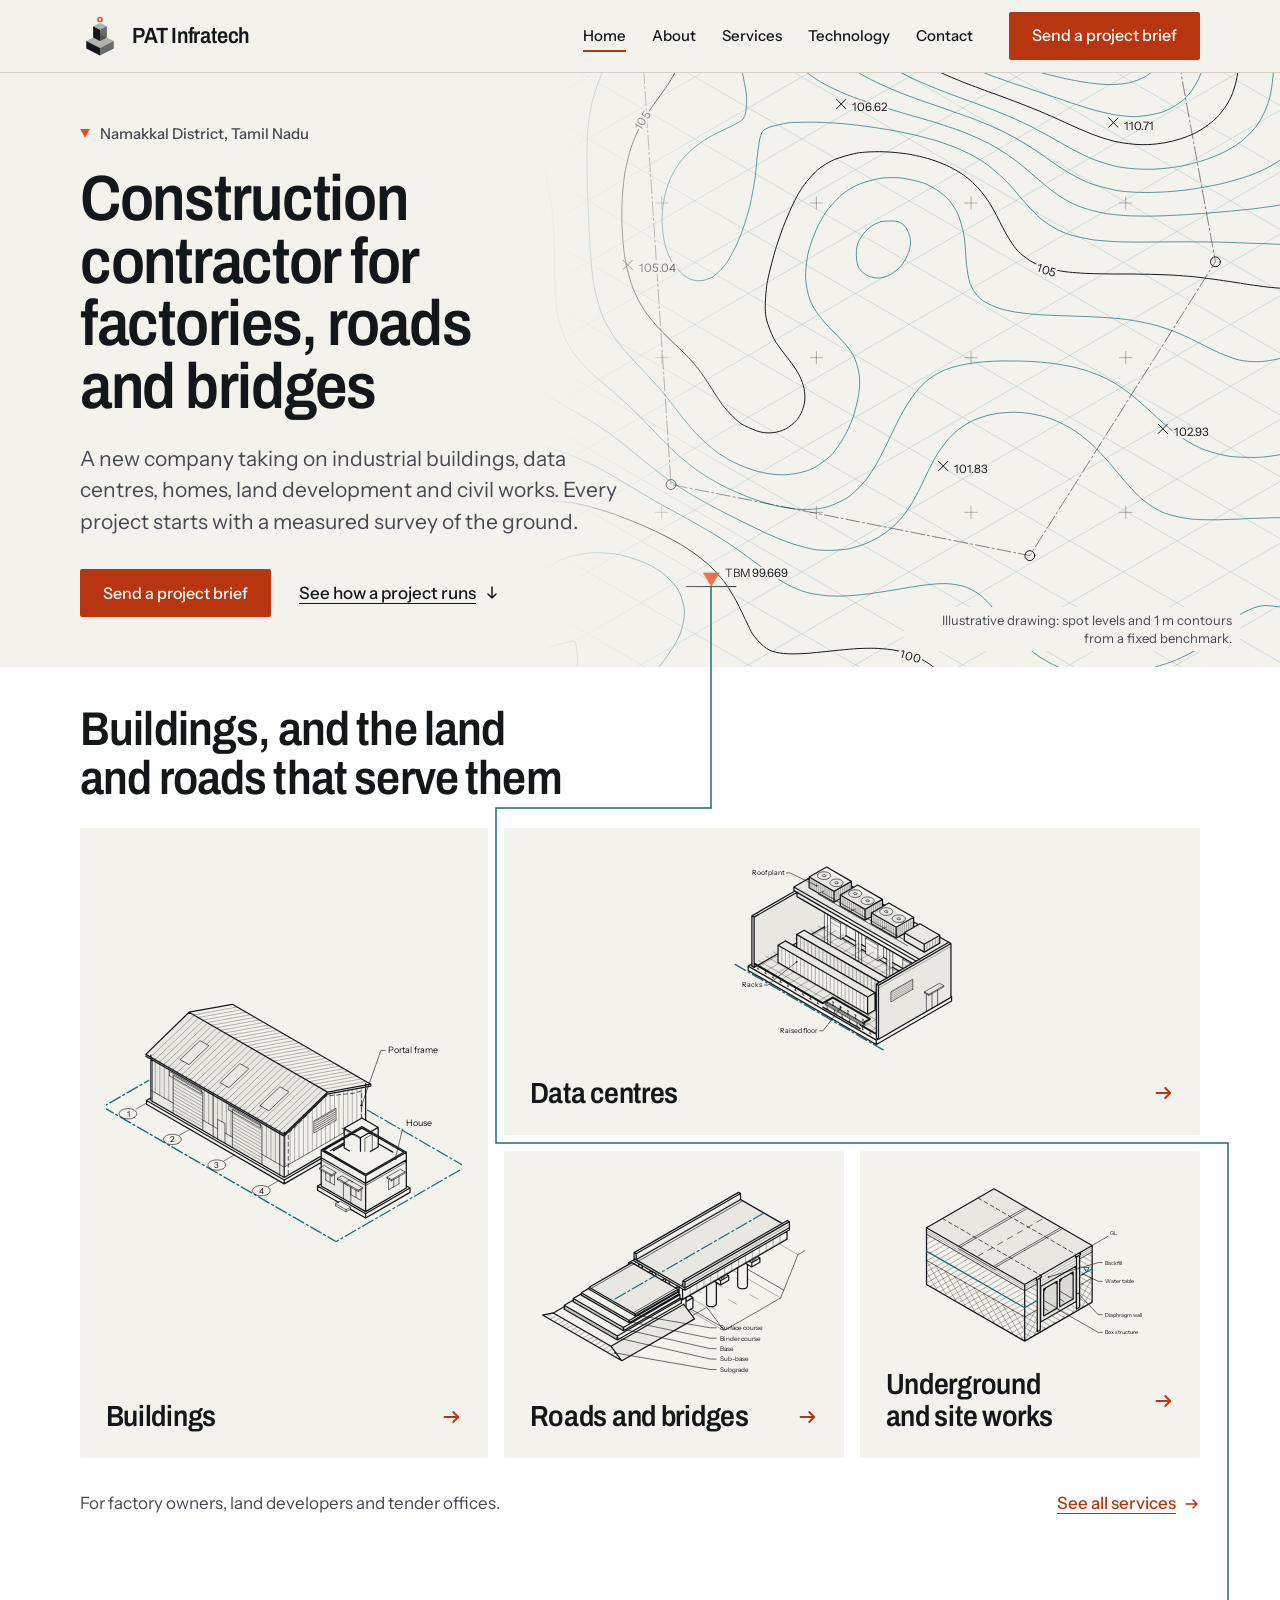
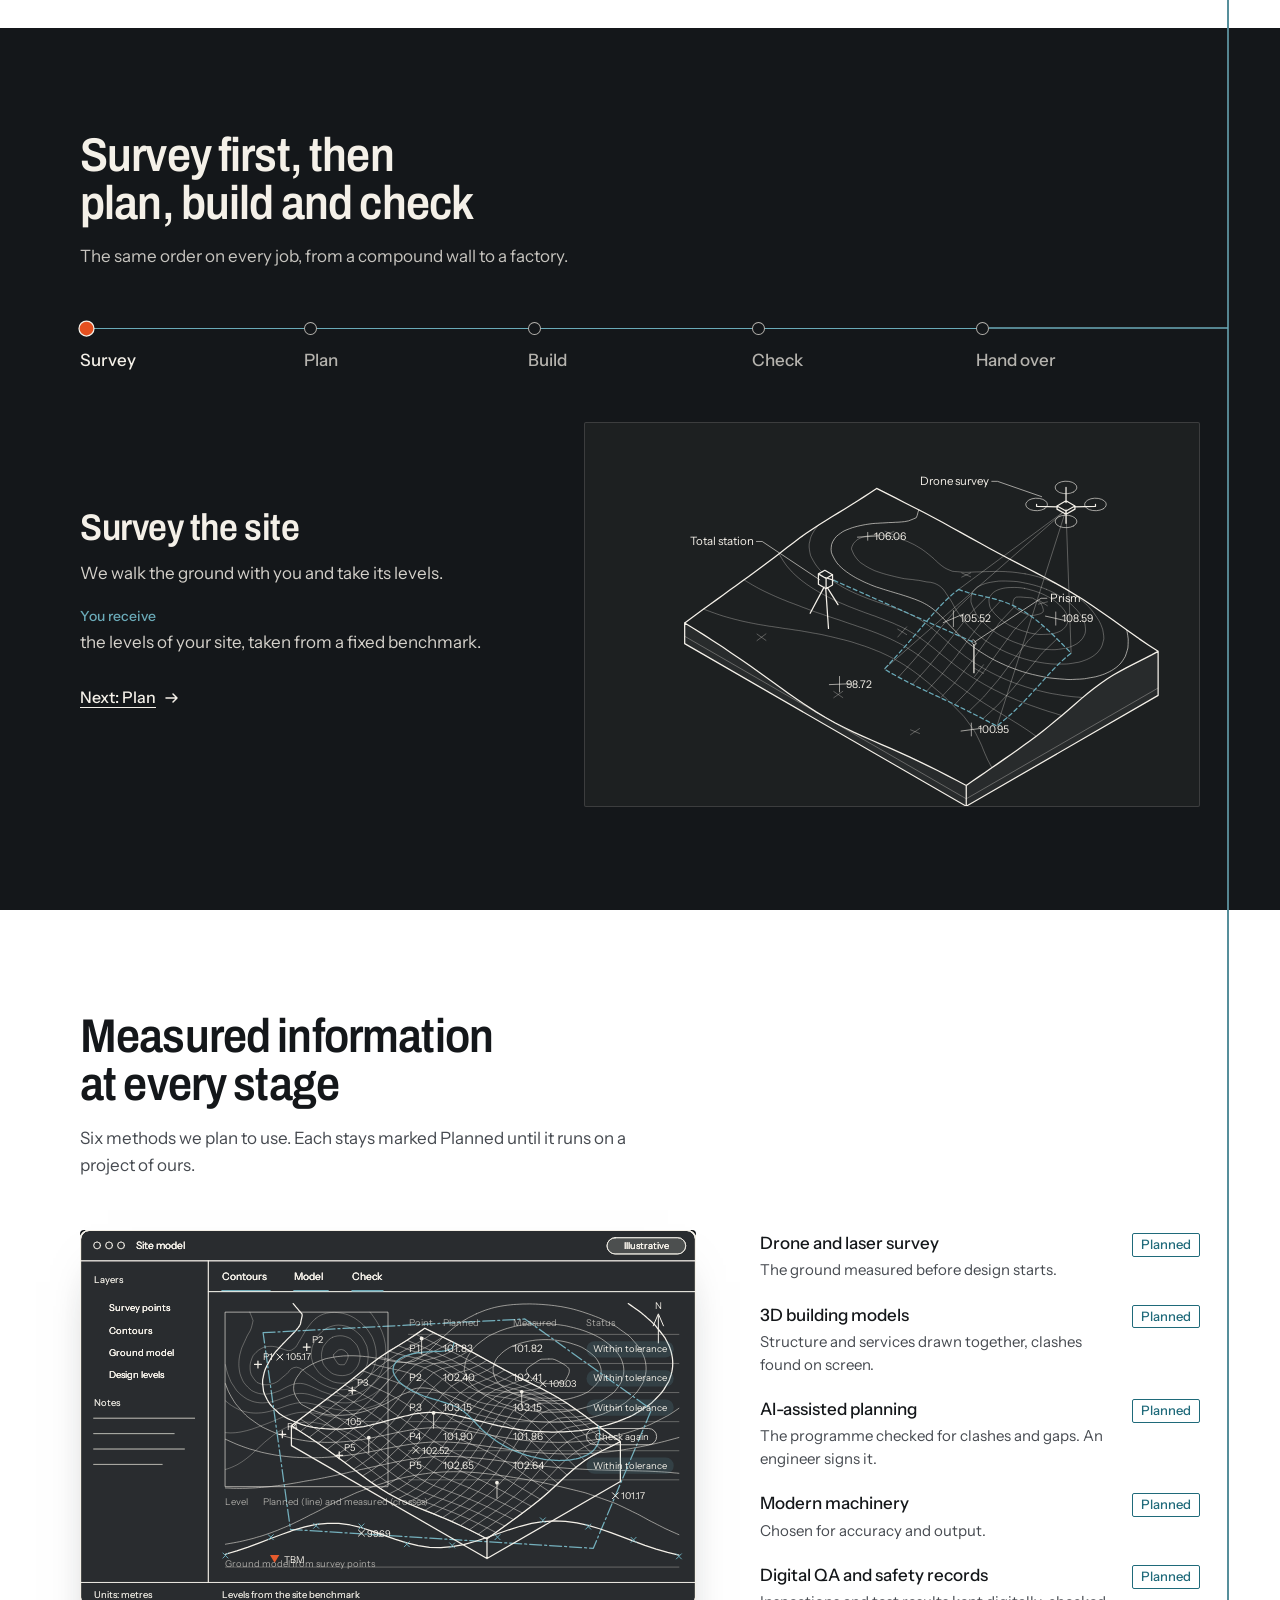
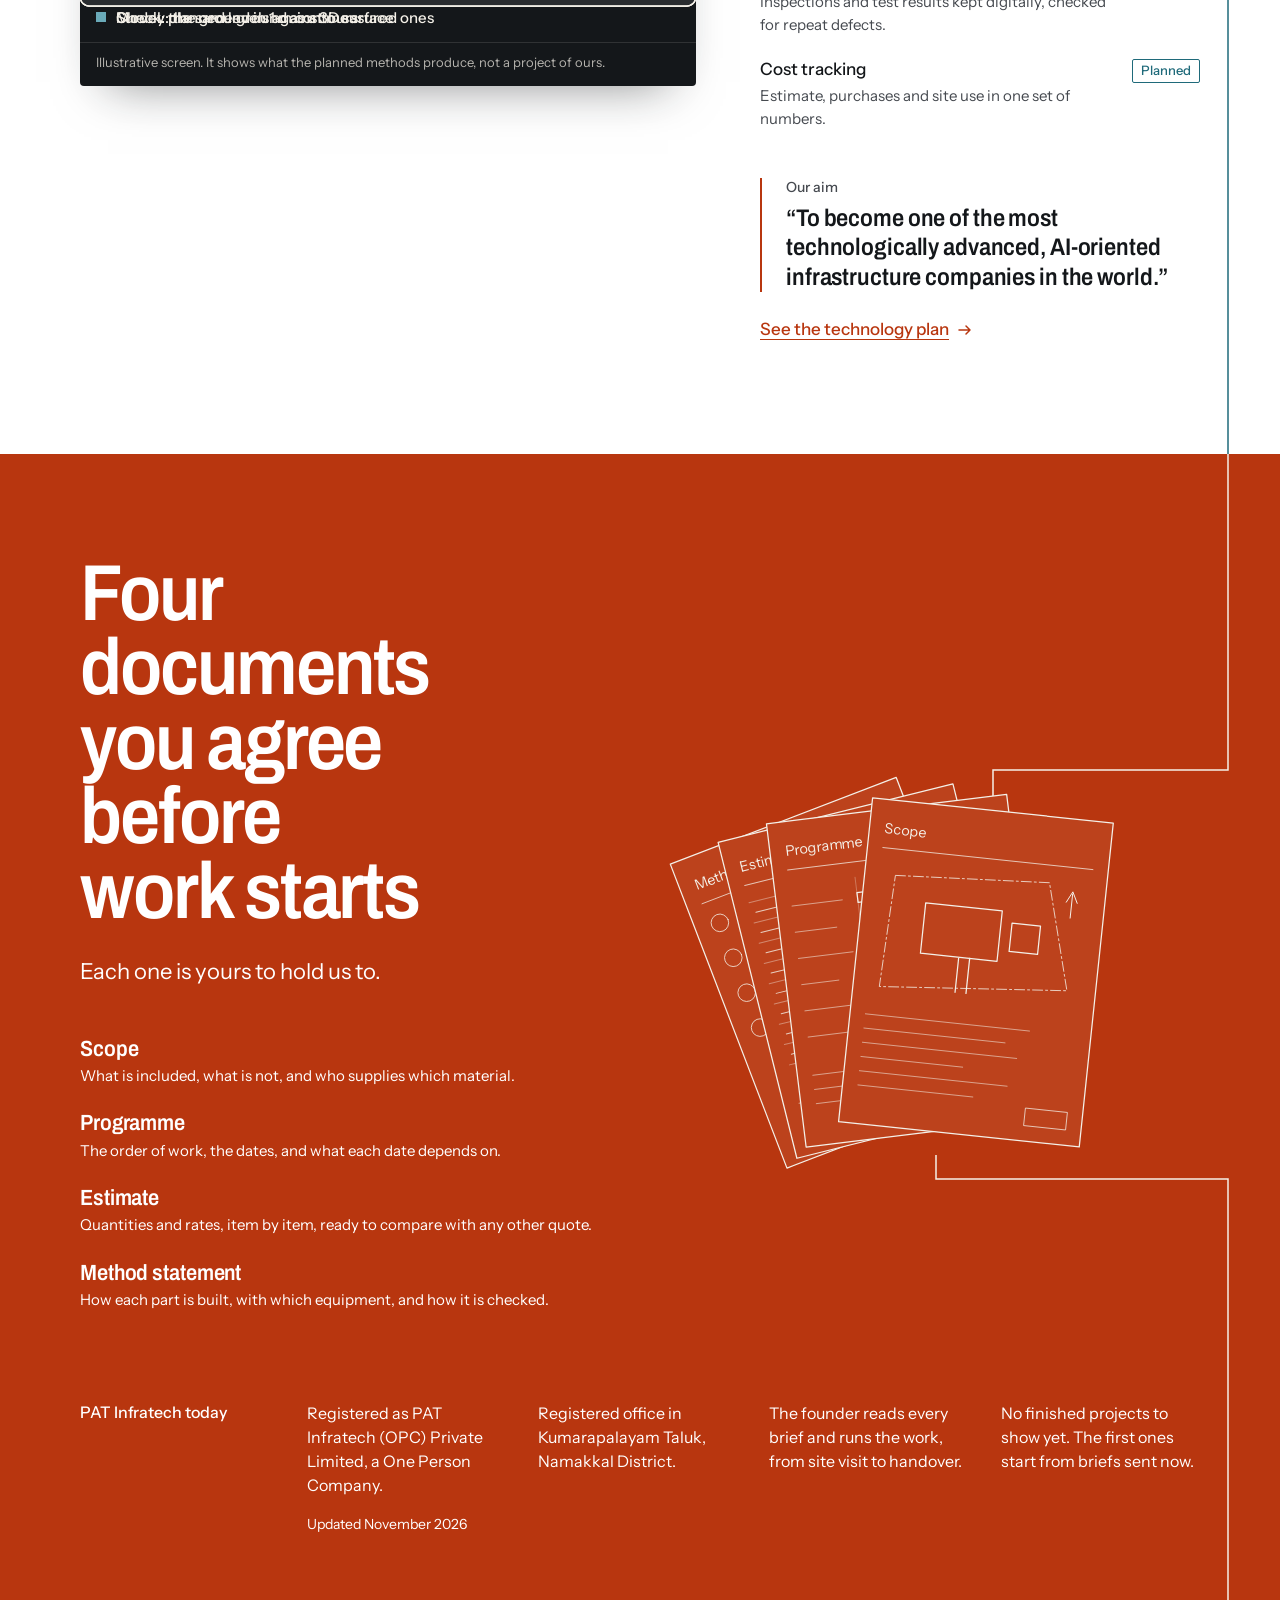
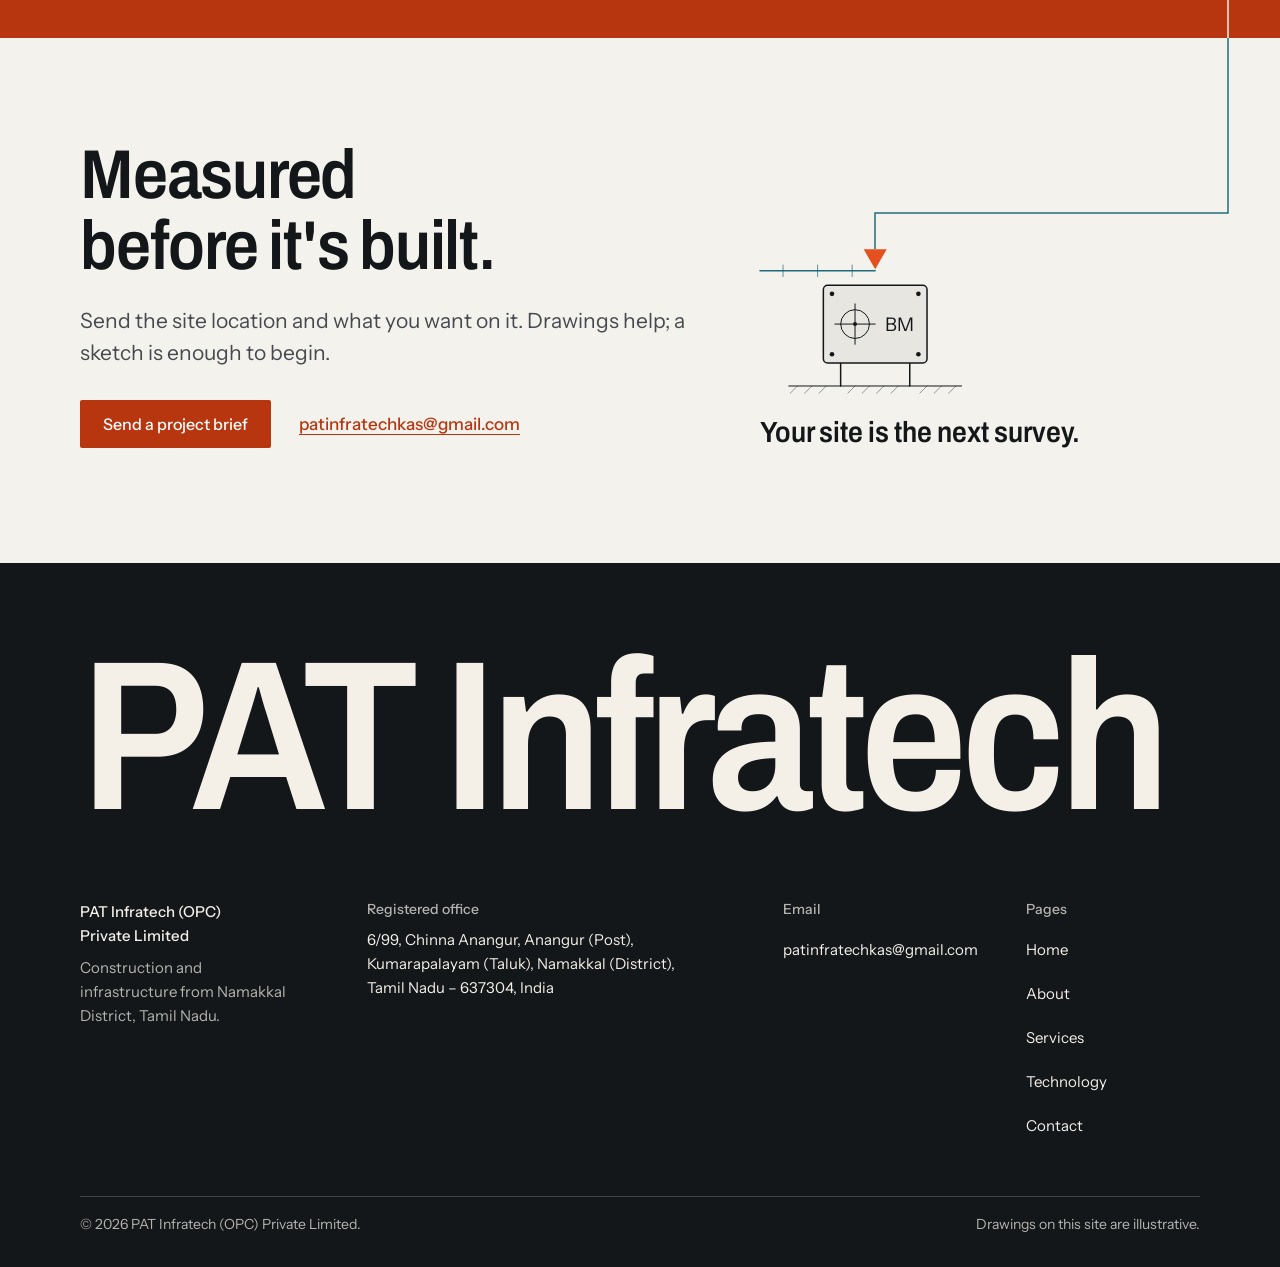
==== commit 662bb5cd: "feat: v3 home — flowing landing page with survey-line narrative - New 7-section home story: hero, wh" ====
--- a/index.html
+++ b/index.html
@@ -12,7 +12,7 @@
 <meta property="og:title" content="PAT Infratech | Construction and infrastructure, Namakkal District">
 <meta property="og:description" content="PAT Infratech is a new construction company in Namakkal District, Tamil Nadu, building factories, data centres, homes, roads, bridges and site works.">
 <meta property="og:url" content="https://patinfratech.com/">
-<meta name="theme-color" content="#16181A">
+<meta name="theme-color" content="#F4F2EC">
 <link rel="icon" href="assets/favicon.svg?v=1" type="image/svg+xml">
 <link rel="preconnect" href="https://fonts.googleapis.com">
 <link rel="preconnect" href="https://fonts.gstatic.com" crossorigin>
@@ -26,7 +26,7 @@
 "address":{"@type":"PostalAddress","streetAddress":"6/99, Chinna Anangur, Anangur (Post), Kumarapalayam (Taluk)","addressLocality":"Namakkal","addressRegion":"Tamil Nadu","postalCode":"637304","addressCountry":"IN"}}
 </script>
 </head>
-<body>
+<body class="page-home">
 <a class="skip" href="#main">Skip to content</a>
 <header class="site-header">
   <div class="wrap bar">
@@ -60,29 +60,25 @@
     </nav>
   </div>
 </header>
-<main id="main">
-
-<section class="hero" aria-labelledby="hero-h">
-  <div class="wrap hero-grid">
-    <div>
-      <h1 class="display" id="hero-h">Construction and infrastructure from Namakkal District, Tamil Nadu</h1>
-      <p class="lead">PAT Infratech is a new construction company. We build factories, warehouses, data centres, offices and homes, and the roads, bridges and site works around them. Every project starts with a measured survey of the ground.</p>
-      <div class="actions">
-        <a class="btn btn--primary" href="contact.html">Send a project brief</a>
-        <a class="btn btn--ghost" href="#what-we-build">See what we build <svg class="arrow" viewBox="0 0 16 16" aria-hidden="true" focusable="false"><path d="M2 8h11M9 4l4 4-4 4"/></svg></a>
-      </div>
-      <ul class="facts" aria-label="Company facts">
-        <li>PAT Infratech (OPC) Private Limited</li>
-        <li>Namakkal District, Tamil Nadu</li>
-        <!-- CIN: add when supplied, e.g. <li>CIN …</li> -->
-      </ul>
-    </div>
-    <figure class="plate plate--4x5">
-      <svg data-draw="hero" class="drawing" xmlns="http://www.w3.org/2000/svg" viewBox="0 0 480 600" role="img" aria-label="Survey drawing of a sloping site: contour lines at one-metre intervals, spot levels, a plot boundary, a north point and a temporary benchmark." fill="none" stroke="currentColor" stroke-width="1" stroke-linecap="round" stroke-linejoin="round" font-family="inherit" font-size="13">
-  <g class="d-faint" stroke-opacity=".3">
+<main id="main" class="h-main">
+
+<!-- The survey line: one decorative path from the hero drawing to the benchmark in "Measured before it's built".
+     The SVG covers <main> from first paint (no layout shift). Default: a straight guide on the left lane, fully
+     drawn. main.js routes it on wide screens; home.css draws it with the scroll where animation-timeline is
+     supported. Never takes pointer events. -->
+<svg class="h-rail" aria-hidden="true" focusable="false">
+  <defs><linearGradient id="h-rail-ink" gradientUnits="userSpaceOnUse" x1="0" y1="0" x2="0" y2="9000"><stop class="h-rail__stop" offset="0"/></linearGradient></defs>
+  <path class="h-rail__path" d="M1 0V9000" pathLength="1"/>
+  <g class="h-rail__ticks"></g>
+</svg>
+
+<section class="h-hero" aria-labelledby="hero-h">
+  <figure class="h-hero__art">
+<svg data-draw="hero" class="drawing h-contours" preserveAspectRatio="xMidYMax slice" xmlns="http://www.w3.org/2000/svg" viewBox="0 0 480 600" role="group" aria-label="Survey drawing of a sloping site: contour lines at one-metre intervals, spot levels, a plot boundary, a north point and a temporary benchmark." fill="none" stroke="currentColor" stroke-width="1" stroke-linecap="round" stroke-linejoin="round" font-family="inherit" font-size="13">
+  <g class="d-faint" stroke-opacity=".3" aria-hidden="true">
     <path d="M76 100H84M80 96V104M76 200H84M80 196V204M76 300H84M80 296V304M76 400H84M80 396V404M76 500H84M80 496V504M176 100H184M180 96V104M176 200H184M180 196V204M176 300H184M180 296V304M176 400H184M180 396V404M176 500H184M180 496V504M276 100H284M280 96V104M276 200H284M280 196V204M276 300H284M280 296V304M276 400H284M280 396V404M276 500H284M280 496V504M376 100H384M380 96V104M376 200H384M380 196V204M376 300H384M380 296V304M376 400H384M380 396V404M376 500H384M380 496V504"/>
   </g>
-  <g class="d-main">
+  <g class="d-main" aria-hidden="true">
     <path d="M0 492.6C2 492.6 8 492.4 12 492.7C16 493 20.6 493.7 24 494.2C27.4 494.8 28.8 495.1 32.2 496C35.5 496.9 40.7 498.4 44 499.4C47.3 500.5 49.3 501.2 52 502.2C54.7 503.2 57.3 504.2 60 505.3C62.7 506.4 65.3 507.5 68 508.6C70.7 509.8 73.3 511 76 512.2C78.7 513.5 81.3 514.8 84 516.2C86.7 517.6 89.3 519 92 520.6C94.7 522.2 97.3 523.9 100 525.8C102.7 527.6 105.9 530.2 108 531.9C110.1 533.6 110.6 534 112.5 536C114.5 538 117.7 541.6 119.7 544C121.6 546.4 122.6 548.1 124 550.2C125.4 552.4 126.7 554.6 128 557C129.3 559.5 130.7 562.3 132 565C133.3 567.7 134.7 570.8 136 573.4C137.3 576 138 578 140 580.4C142 582.9 145.1 586.3 147.8 588C150.4 589.7 152.6 590.3 156 590.9C159.4 591.5 164 591.6 168 591.5C172 591.5 176 591 180 590.6C184 590.3 188 589.8 192 589.4C196 589 200.7 588.5 204 588.3C207.3 588 209.3 588 212 587.9C214.7 587.9 216.7 587.8 220 588C223.4 588.2 228.5 588.7 232 589.4C235.5 590.1 238.4 590.9 241.3 592C244.3 593.1 247.4 594.7 249.8 596C252.2 597.3 254.7 599.3 255.7 600"/>
     <path d="M0 94C1.3 94.6 5.3 96.7 8 97.9C10.7 99.1 13.3 100.1 16 101.1C18.7 102.1 20.9 102.9 24.2 104C27.5 105.1 32.5 106.8 35.9 108C39.2 109.2 41.3 110 44 111.1C46.7 112.3 49.3 113.4 52 114.8C54.7 116.3 57.7 118.1 60 119.6C62.3 121.1 63.7 122.3 65.7 124C67.7 125.7 70.1 128 72 130C73.9 132 75.3 133.7 77 136C78.7 138.3 80.6 141.3 82.2 144C83.8 146.7 85.1 149.3 86.3 152C87.6 154.7 88.6 157.3 89.6 160C90.6 162.7 91.3 164.7 92.2 168C93 171.3 94.1 176 94.6 180C95 184 95.3 188 95.1 192C94.9 196 94.1 200.7 93.3 204C92.5 207.3 91.6 209.3 90.4 212C89.2 214.7 87.7 217.3 86.1 220C84.5 222.7 82.5 225.6 80.8 228C79.1 230.4 77.5 232.6 76 234.7C74.5 236.8 73.4 238.3 72 240.5C70.6 242.7 68.8 245.4 67.4 248C66 250.6 64.6 253.2 63.4 256C62.1 258.8 61.1 261.4 60 264.8C58.9 268.1 57.8 272.8 57.1 276C56.3 279.2 56.1 280.7 55.7 284C55.3 287.3 54.8 292 54.5 296C54.3 300 54.2 304 54.2 308C54.2 312 54.3 316 54.6 320C54.8 324 55.3 328.7 55.7 332C56.1 335.3 56.4 336.8 57.1 340C57.8 343.2 58.9 347.8 60 351.1C61.1 354.5 62.2 357.2 63.5 360C64.8 362.8 66.5 365.7 67.9 368C69.3 370.3 70.4 371.8 72 373.8C73.6 375.8 75.2 377.8 77.2 380C79.2 382.2 82 384.9 84 386.9C86 388.9 87.3 390.1 89.3 392C91.3 393.9 94.1 396.6 96 398.6C97.9 400.6 99.1 401.8 101 404C102.8 406.2 105.3 409.4 107.1 412C108.9 414.6 110.5 417.2 112 419.5C113.5 421.8 114.6 423.7 116 425.7C117.4 427.8 118.4 429.6 120.4 432C122.4 434.4 125.8 438 128 440C130.2 442 131 442.7 133.7 444C136.3 445.3 140.7 447.3 143.7 448C146.8 448.7 149.3 448.8 152 448.5C154.7 448.1 157.4 447.5 160 446.1C162.6 444.7 165.6 442.4 167.6 440C169.5 437.6 170.8 434.7 171.6 432C172.5 429.3 172.7 426.7 172.5 424C172.4 421.3 171.9 418.7 170.9 416C170 413.3 168.6 410.7 167 408C165.4 405.3 163.1 402.5 161.2 400C159.4 397.5 157.5 395.3 156 393.1C154.5 390.9 153.3 389.5 152 386.7C150.7 383.9 148.8 379.3 148 376.2C147.2 373 147 371.4 146.9 368C146.9 364.6 147.2 359.3 147.6 356C147.9 352.7 148.2 351.3 148.9 348C149.6 344.7 151 339.3 151.9 336C152.7 332.7 153.4 330.7 154.2 328C155.1 325.3 156 322.7 156.9 320C157.9 317.3 158.8 314.7 160 311.8C161.2 308.9 162.7 305.4 164 302.5C165.3 299.7 166.6 297.1 168 294.7C169.4 292.3 170.4 290.5 172.3 288C174.1 285.5 177.3 282 179.3 280C181.3 278 182.2 277.4 184.3 276C186.4 274.6 188.7 273.1 192 271.8C195.3 270.5 200.7 269 204 268.2C207.3 267.4 208.7 267.4 212 267.1C215.3 266.9 220 266.7 224 266.9C228 267 232.7 267.5 236 267.9C239.3 268.3 240.9 268.6 244 269.3C247.1 269.9 251.2 270.9 254.6 272C257.9 273.1 261.1 274.3 264 275.6C266.9 276.9 269.7 278.5 272 279.9C274.3 281.3 275.9 282.4 277.9 284C279.9 285.6 282.1 287.7 284 289.7C285.9 291.7 287.5 293.6 289.2 296C291 298.4 292.8 301.3 294.3 304C295.9 306.7 297.1 309.3 298.5 312C299.9 314.7 301.2 317.3 302.7 320C304.3 322.7 306.3 325.9 307.8 328C309.4 330.1 310 330.9 312 332.6C314 334.4 317.3 336.9 320 338.4C322.7 339.9 324.9 340.7 328 341.7C331.1 342.6 335 343.4 338.3 344C341.6 344.6 344.4 344.8 348 345.1C351.6 345.4 356 345.6 360 345.7C364 345.8 368 345.8 372 345.9C376 345.9 380 345.9 384 345.9C388 345.9 392 346 396 346.1C400 346.2 404 346.3 408 346.5C412 346.7 416.7 347.1 420 347.3C423.3 347.6 424.7 347.7 428 348.1C431.3 348.5 436 349.2 440 349.7C444 350.3 448.7 351 452 351.5C455.3 352 456.7 352.3 460 352.8C463.3 353.2 468.7 354 472 354.4C475.3 354.7 478.7 355 480 355.1"/>
     <path d="M269.7 36C271.4 35.5 276.3 33.9 280 33.3C283.7 32.7 288 32.3 292 32.4C296 32.5 300.7 33.3 304 33.9C307.3 34.5 308.9 35 312 36.1C315.1 37.1 319.3 38.7 322.6 40C325.8 41.3 328.8 42.7 331.7 44C334.6 45.3 337.3 46.6 340 47.9C342.7 49.2 345.3 50.4 348 51.7C350.7 52.9 353.3 54.2 356 55.4C358.7 56.6 361.3 57.8 364 58.9C366.7 60.1 369.3 61.2 372 62.3C374.7 63.4 377.3 64.5 380 65.6C382.7 66.7 385.3 67.8 388 68.9C390.7 70 393.2 71 396 72.2C398.8 73.4 401.8 74.7 404.6 76C407.3 77.3 409.9 78.6 412.5 80C415.1 81.4 417.4 82.7 420 84.5C422.6 86.3 425.8 88.8 428 90.7C430.2 92.6 431.4 93.8 433.2 96C435 98.2 437.2 101.3 438.8 104C440.3 106.7 441.5 109.3 442.5 112C443.6 114.7 444.3 116.7 445.1 120C445.9 123.3 446.9 128.7 447.5 132C448.1 135.3 448.2 136.7 448.5 140C448.9 143.3 449.4 148 449.8 152C450.2 156 450.5 160 450.9 164C451.2 168 451.6 172.7 451.9 176C452.2 179.3 452.4 180.7 452.6 184C452.8 187.3 453.2 192 453.3 196C453.4 200 453.5 204.2 453.2 208C453 211.8 452.6 215.2 452 218.5C451.4 221.9 450.5 225.1 449.4 228C448.4 230.9 447.2 233.4 445.6 236C444.1 238.6 441.7 241.5 440 243.5C438.3 245.5 437.2 246.4 435.2 248C433.2 249.6 430.5 251.5 428 253C425.5 254.5 423 255.7 420 256.9C417 258 413.5 259.2 410.2 260C406.9 260.8 403.7 261.4 400 261.8C396.3 262.2 392 262.4 388 262.2C384 262 379.3 261.3 376 260.8C372.7 260.2 370.7 259.6 368 258.8C365.3 258 362.6 257.1 359.6 256C356.6 254.9 353 253.3 349.9 252C346.8 250.7 344 249.3 341 248C338 246.7 334.9 245.2 332.1 244C329.3 242.8 326.7 241.6 324 240.5C321.3 239.4 318.7 238.3 316 237.3C313.3 236.2 310.7 235.2 308 234.2C305.3 233.2 302.8 232.2 300 231.2C297.2 230.2 294.5 229.2 291.2 228C288 226.8 283.7 225.2 280.4 224C277.2 222.8 274.7 221.8 272 220.7C269.3 219.6 266.7 218.5 264 217.3C261.3 216.1 258.7 214.9 256 213.5C253.3 212.2 250.7 210.9 248 209.4C245.3 207.9 242.5 206.3 240 204.7C237.5 203.2 234.9 201.5 232.8 200C230.7 198.5 229.4 197.7 227.3 196C225.2 194.3 222.3 192 220 190C217.7 188 215.5 186 213.5 184C211.5 182 209.7 180.1 208 178.1C206.3 176.1 204.7 174.4 203 172C201.3 169.6 199.2 166.7 197.6 164C196 161.3 194.6 158.7 193.4 156C192.2 153.3 191.2 151 190.3 148C189.4 145 188.5 141.6 188 138.3C187.5 134.9 187.2 131.1 187.2 128C187.2 124.9 187.4 122.9 188 119.5C188.6 116.2 190 111.3 191.1 108C192.2 104.7 193.3 102.7 194.7 100C196.1 97.3 197.9 94.4 199.5 92C201.1 89.6 202.4 87.9 204 85.9C205.6 83.9 206.9 82.2 208.9 80C210.9 77.8 214 74.6 216 72.6C218 70.6 218.8 69.8 220.8 68C222.8 66.2 225.6 63.7 228 61.7C230.4 59.7 233 57.6 235.1 56C237.1 54.4 238.3 53.5 240.4 52C242.6 50.5 245.4 48.5 248 46.8C250.6 45.2 253.3 43.5 256 42.1C258.7 40.6 261.7 39.2 264 38.2C266.3 37.2 268.8 36.4 269.7 36"/>
@@ -101,7 +97,7 @@
     <path d="M429 50L436 34L443 50"/>
     <path d="M96 548L128 548"/>
   </g>
-  <g class="d-thin" stroke-opacity=".62">
+  <g class="d-thin" stroke-opacity=".62" aria-hidden="true">
     <path d="M0 590.3C1.3 589.8 4.8 588.3 8 587.2C11.2 586.2 16.4 584.5 19.1 584C21.7 583.5 22.9 582 24 584C25.1 586 25.6 593.3 25.7 596C25.8 598.7 24.8 599.3 24.6 600"/>
     <path d="M0 539.4C1.3 538.5 5.3 535.7 8 534.2C10.7 532.6 13.3 531.4 16 530.3C18.7 529.2 20.7 528.4 24 527.7C27.3 527.1 32 526.3 36 526.1C40 526 44.7 526.4 48 526.7C51.3 527.1 52.7 527.3 56 528.2C59.3 529.1 64.3 530.7 67.6 532C70.9 533.3 73.3 534.7 75.6 536C77.9 537.3 79.3 538.2 81.4 540C83.4 541.8 86.2 544.4 88 546.6C89.8 548.8 90.9 550.2 92 553.1C93.1 556 94.5 560.2 94.7 564C94.8 567.8 93.7 572.7 92.8 576C91.9 579.3 90.7 581.3 89.2 584C87.8 586.7 85.7 589.7 84.2 592C82.6 594.3 81 596.4 80 597.7C79 599 78.5 599.6 78.2 600"/>
     <path d="M0 456C1.3 456.4 5.3 457.6 8 458.4C10.7 459.3 13.3 460.2 16 461.1C18.7 462.1 21.2 463 24 464.2C26.8 465.3 29.8 466.7 32.6 468C35.3 469.3 37.8 470.6 40.4 472C43 473.4 45.4 474.8 48 476.3C50.6 477.8 53.3 479.4 56 481C58.7 482.6 61.3 484.2 64 485.8C66.7 487.4 69.3 488.9 72 490.5C74.7 492 77.3 493.6 80 495.1C82.7 496.6 85.3 498 88 499.5C90.7 501 93.5 502.5 96 503.9C98.5 505.3 100.9 506.7 103.3 508C105.7 509.3 108 510.7 110.3 512C112.5 513.3 114.6 514.6 116.9 516C119.2 517.4 121.5 518.9 124 520.6C126.5 522.3 129.3 524.2 132 526.2C134.7 528.1 137.7 530.4 139.9 532C142.2 533.6 143.2 534.5 145.3 536C147.3 537.5 149.5 539.3 152 541C154.5 542.6 157.3 544.5 160 546C162.7 547.5 165.3 548.8 168 549.8C170.7 550.9 172.7 551.6 176 552.3C179.3 553 184 553.7 188 554C192 554.3 196 554.2 200 554C204 553.8 208.7 553.3 212 552.9C215.3 552.6 216.7 552.3 220 551.8C223.3 551.3 228.1 550.5 232 549.9C235.9 549.2 240.1 548.5 243.4 548C246.8 547.5 248.6 547.1 252 546.8C255.4 546.5 260 545.9 264 546.1C268 546.3 272.4 547 275.7 548C279 549 281.6 550.7 283.8 552C285.9 553.3 286.7 554 288.7 556C290.8 558 294.1 561.7 296 563.9C297.9 566 298.4 566.7 300 568.7C301.6 570.8 303.9 573.6 305.9 576C307.9 578.4 310.1 580.8 312 582.8C313.9 584.8 315.3 586.3 317.3 588C319.3 589.7 321.6 591.6 324 593.3C326.4 594.9 329.9 596.8 332 597.9C334.1 599.1 335.9 599.7 336.6 600"/>
@@ -119,10 +115,10 @@
     <path d="M275.5 92C276.9 91.8 280.6 91 284 90.7C287.4 90.4 292 90.2 296 90.3C300 90.4 304.7 91 308 91.4C311.3 91.8 312.7 92 316 92.7C319.3 93.4 324.7 94.6 328 95.4C331.3 96.2 333.3 96.7 336 97.5C338.7 98.3 340.9 98.9 344.2 100C347.5 101.1 352.3 102.8 355.6 104C358.9 105.2 361.3 106.2 364 107.5C366.7 108.7 369.4 109.9 372 111.3C374.6 112.8 377.6 114.6 379.8 116C382.1 117.4 383.3 118.3 385.3 120C387.3 121.7 390.1 124.2 392 126.2C393.9 128.2 395.1 129.7 396.7 132C398.3 134.3 400.1 137.3 401.4 140C402.8 142.7 403.7 144.7 404.7 148C405.8 151.3 407.1 156.7 407.8 160C408.5 163.3 408.7 164.7 409 168C409.3 171.3 409.6 176 409.5 180C409.5 184 409 188.7 408.5 192C408 195.3 407.5 197.3 406.6 200C405.7 202.7 404.7 205.3 402.9 208C401.2 210.7 398.3 213.9 396 215.9C393.7 217.9 391.8 218.9 389.1 220C386.4 221.1 383.5 222.1 380 222.7C376.5 223.2 372 223.5 368 223.4C364 223.3 360 222.8 356 222.3C352 221.8 347.3 220.8 344 220.2C340.7 219.6 339 219.1 336 218.4C333 217.7 329.5 216.9 326.2 216C322.9 215.1 319 214 316 213.2C313 212.3 310.7 211.5 308 210.7C305.3 209.8 302.9 209 300 207.9C297.1 206.8 293.3 205.3 290.3 204C287.3 202.7 284.4 201.3 281.8 200C279.2 198.7 276.8 197.3 274.5 196C272.2 194.7 270.4 193.6 268 191.9C265.6 190.3 262.5 188 260 186C257.5 184 255 181.9 253 180C251 178.1 249.8 176.8 248 174.8C246.2 172.8 244.1 170.5 242.3 168C240.5 165.5 238.6 162.7 237.1 160C235.6 157.3 234.4 154.7 233.4 152C232.4 149.3 231.6 147.3 231.2 144C230.8 140.7 230.7 135.3 230.9 132C231.2 128.7 232 126.7 233 124C234 121.3 235.3 118.7 237.2 116C239 113.3 242 110 243.9 108C245.8 106 246.6 105.5 248.6 104C250.7 102.5 253.4 100.6 256 99.2C258.6 97.8 260.8 96.6 264 95.4C267.2 94.2 273.6 92.6 275.5 92"/>
     <path d="M298.5 116C300 116 305.1 115.8 308 115.9C310.9 116.1 312.7 116.2 316 116.6C319.3 117.1 324.7 118 328 118.6C331.3 119.3 333 119.7 336 120.6C339 121.5 343 122.8 346.2 124C349.4 125.2 352.6 126.7 355.2 128C357.9 129.3 360 130.6 362.1 132C364.2 133.4 365.8 134.4 368 136.4C370.2 138.4 373.3 141.5 375.3 144C377.3 146.5 378.7 148.9 380 151.6C381.3 154.2 382.4 157.3 383.1 160C383.9 162.7 384.3 165.1 384.4 168C384.6 170.9 384.7 174.3 384 177.6C383.3 181 381.9 185.3 380.5 188C379.2 190.7 378.1 192 376 193.9C373.9 195.8 370.7 198.1 368 199.4C365.3 200.8 363.3 201.4 360 202C356.7 202.6 352 203.1 348 203.2C344 203.3 340 202.9 336 202.5C332 202 327.3 201.1 324 200.4C320.7 199.8 318.7 199.1 316 198.4C313.3 197.6 310.9 196.9 308 195.8C305.1 194.7 301.6 193.3 298.8 192C296 190.7 293.6 189.4 291.1 188C288.7 186.6 286.5 185.3 284 183.4C281.5 181.5 278.1 178.7 276 176.8C273.9 174.9 273 174.1 271.3 172C269.5 169.9 267 166.7 265.4 164C263.7 161.3 262.4 158.7 261.5 156C260.5 153.3 259.9 150.7 259.6 148C259.4 145.3 259.4 142.8 260.1 140C260.8 137.2 262.1 134 264 131.3C265.9 128.7 269 125.9 271.5 124C274.1 122.1 276.4 121.1 279.1 120C281.9 118.9 284.8 118 288 117.4C291.2 116.7 296.7 116.2 298.5 116"/>
   </g>
-  <g class="d-chain" stroke-opacity=".5" stroke-dasharray="14 3 2 3">
+  <g class="d-chain" stroke-opacity=".5" stroke-dasharray="14 3 2 3" aria-hidden="true">
     <path d="M62 118L392 86L438 338L318 528L86 482Z"/>
   </g>
-  <g class="d-lbl" fill="currentColor" stroke="none">
+  <g class="d-lbl" fill="currentColor" stroke="none" aria-hidden="true">
     <text x="240" y="595.7" text-anchor="middle" class="halo" stroke="#F8F7F4" stroke-width="4" paint-order="stroke" transform="rotate(17.4 240 595.7)">100</text>
     <text x="328" y="345.9" text-anchor="middle" class="halo" stroke="#F8F7F4" stroke-width="4" paint-order="stroke" transform="rotate(17.1 328 345.9)">105</text>
     <text x="69.8" y="248.2" text-anchor="middle" class="halo" stroke="#F8F7F4" stroke-width="4" paint-order="stroke" transform="rotate(-58.5 69.8 248.2)">105</text>
@@ -136,125 +132,437 @@
     <text x="436" y="26" text-anchor="middle">N</text>
     <text x="121" y="542" class="halo" stroke="#F8F7F4" stroke-width="4" paint-order="stroke">TBM 99.669</text>
   </g>
-  <path class="mark" d="M106.5 539H117.5L112 548Z" fill="#D2461E" stroke="none"/>
-</svg>
-      <figcaption>Illustrative drawing</figcaption>
-    </figure>
-  </div>
-</section>
-
-<section class="section" id="what-we-build" aria-labelledby="build-h">
-  <div class="wrap">
-    <div class="datum" aria-hidden="true"></div>
-    <div class="section-head">
-      <h2 id="build-h">What we build</h2>
-      <p>Buildings, and the land, roads and crossings that serve them.</p>
-    </div>
-    <div class="index-list">
-      <div>
-        <h3>Buildings</h3>
-        <ol>
-          <li><a href="services.html#industrial"><span class="num">1.1</span><span class="name">Industrial buildings</span><span class="desc">Factories, warehouses and pre-engineered steel structures</span><svg class="arrow" viewBox="0 0 16 16" aria-hidden="true" focusable="false"><path d="M2 8h11M9 4l4 4-4 4"/></svg></a></li>
-          <li><a href="services.html#datacentres"><span class="num">1.2</span><span class="name">Data centres</span><span class="desc">Core and shell, raised floors and plant rooms</span><svg class="arrow" viewBox="0 0 16 16" aria-hidden="true" focusable="false"><path d="M2 8h11M9 4l4 4-4 4"/></svg></a></li>
-          <li><a href="services.html#commercial"><span class="num">1.3</span><span class="name">Commercial</span><span class="desc">Offices, shops, schools and healthcare buildings</span><svg class="arrow" viewBox="0 0 16 16" aria-hidden="true" focusable="false"><path d="M2 8h11M9 4l4 4-4 4"/></svg></a></li>
-          <li><a href="services.html#residential"><span class="num">1.4</span><span class="name">Residential</span><span class="desc">Independent houses, villas and apartment blocks</span><svg class="arrow" viewBox="0 0 16 16" aria-hidden="true" focusable="false"><path d="M2 8h11M9 4l4 4-4 4"/></svg></a></li>
-        </ol>
-      </div>
-      <div>
-        <h3>Infrastructure</h3>
-        <ol>
-          <li><a href="services.html#development"><span class="num">2.1</span><span class="name">Land and site development</span><span class="desc">Earthworks, drainage, utilities and access</span><svg class="arrow" viewBox="0 0 16 16" aria-hidden="true" focusable="false"><path d="M2 8h11M9 4l4 4-4 4"/></svg></a></li>
-          <li><a href="services.html#roads"><span class="num">2.2</span><span class="name">Roads and highways</span><span class="desc">Pavements, culverts, drains and resurfacing</span><svg class="arrow" viewBox="0 0 16 16" aria-hidden="true" focusable="false"><path d="M2 8h11M9 4l4 4-4 4"/></svg></a></li>
-          <li><a href="services.html#bridges"><span class="num">2.3</span><span class="name">Bridges</span><span class="desc">Foundations, piers, girders and deck slabs</span><svg class="arrow" viewBox="0 0 16 16" aria-hidden="true" focusable="false"><path d="M2 8h11M9 4l4 4-4 4"/></svg></a></li>
-          <li><a href="services.html#tunnels"><span class="num">2.4</span><span class="name">Tunnels and underground works</span><span class="desc">Underpasses, basements and deep excavation</span><svg class="arrow" viewBox="0 0 16 16" aria-hidden="true" focusable="false"><path d="M2 8h11M9 4l4 4-4 4"/></svg></a></li>
-        </ol>
-        <p class="index-more">And <a href="services.html#civil">general civil works</a>, from a single structure to a turnkey package.</p>
-      </div>
-    </div>
-  </div>
-</section>
-
-<section class="section" aria-labelledby="stages-h">
-  <div class="wrap">
-    <div class="datum" aria-hidden="true"></div>
-    <div class="section-head">
-      <h2 id="stages-h">How a project runs</h2>
-      <p>The same five stages on every job, large or small. The 3D model and digital QA are planned, not yet in use; <a href="technology.html">the technology page</a> sets out what each will do.</p>
-    </div>
-    <ol class="stages">
-      <li><h3>Understand</h3><p>We visit the site, survey it and agree in writing what you need, by when and for how much.</p><p class="label">Survey</p></li>
-      <li><h3>Plan</h3><p>Drawings, quantities, method and programme are worked out before anyone mobilises.</p><p class="label">3D model</p></li>
-      <li><h3>Build</h3><p>Work follows the agreed method and programme, with a written record for each day on site.</p></li>
-      <li><h3>Verify</h3><p>Levels, lines and materials are checked against the drawings, and every result is recorded.</p><p class="label">Digital QA</p></li>
-      <li><h3>Hand over</h3><p>You receive the finished work with its as-built drawings and test results.</p></li>
-    </ol>
-  </div>
-</section>
-
-<section class="section" aria-labelledby="docs-h">
-  <div class="wrap">
-    <div class="datum" aria-hidden="true"></div>
-    <div class="section-head">
-      <h2 id="docs-h">Four documents you get before we start</h2>
-      <p>You receive all four in writing, and work on site begins once you have agreed them.</p>
-    </div>
-    <ol class="docs">
-      <li><h3>Scope</h3><p>What is included, what is excluded, and who supplies which materials.</p></li>
-      <li><h3>Programme</h3><p>The order of work, the dates, and what each date depends on.</p></li>
-      <li><h3>Estimate</h3><p>Quantities and rates, item by item, so you can compare it with any other quote.</p></li>
-      <li><h3>Method statement</h3><p>How each part will be built, with which equipment, and how it will be checked.</p></li>
-    </ol>
-  </div>
-</section>
-
-<section class="section" aria-labelledby="qa-h">
-  <div class="wrap">
-    <div class="datum" aria-hidden="true"></div>
-    <div class="split">
-      <div class="section-head">
-        <h2 id="qa-h">Straight answers</h2>
-        <p>The questions a buyer asks a company with no finished projects to show yet.</p>
-      </div>
-      <div class="qa">
-        <details open>
-          <summary>You're new. Why should I trust you?</summary>
-          <div>
-            <p>Judge us on what you can check before you commit. The company is registered as PAT Infratech (OPC) Private Limited, with a registered office in Kumarapalayam Taluk. You get the scope, programme, estimate and method statement in writing before any work starts, and you can hold us to each of them.</p>
-          </div>
-        </details>
-        <details>
-          <summary>Who runs the work?</summary>
-          <div>
-            <p>The founder. PAT Infratech is a One Person Company, so the person who reads your brief is the person responsible for the work, from the first site visit to handover.</p>
-          </div>
-        </details>
-        <details>
-          <summary>Where are you based?</summary>
-          <div>
-            <p>Our registered office is in Namakkal District:</p>
-            <address>6/99, Chinna Anangur, Anangur (Post),<br>Kumarapalayam (Taluk), Namakkal (District),<br>Tamil Nadu &ndash; 637304, India</address>
-            <p>Send the site location with your brief and we will tell you plainly whether we can take the work on.</p>
-          </div>
-        </details>
-        <details>
-          <summary>What should I send you?</summary>
-          <div>
-            <p>Whatever you have: drawings or a sketch, the site location, the date you need it by and a budget range. A rough brief is enough to start; we will ask for the rest.</p>
-          </div>
-        </details>
-      </div>
-    </div>
-  </div>
-</section>
-
-<section class="section close" aria-labelledby="close-h">
-  <div class="wrap">
-    <div class="datum" aria-hidden="true"></div>
-    <h2 class="close-line" id="close-h">Measured before it's built.</h2>
-    <p class="lead">Tell us what you want to build and where.</p>
+  <defs><clipPath id="h-scan-clip"><rect class="h-scan__wipe" x="0" y="0" width="480" height="600"/></clipPath></defs>
+  <g class="h-scan" aria-hidden="true">
+    <path class="h-scan__grid" clip-path="url(#h-scan-clip)" d="M0 -600.0L480 -322.9M0 -323.0L480 -600.1M0 -560.0L480 -282.9M0 -283.0L480 -560.1M0 -520.0L480 -242.9M0 -243.0L480 -520.1M0 -480.0L480 -202.9M0 -203.0L480 -480.1M0 -440.0L480 -162.9M0 -163.0L480 -440.1M0 -400.0L480 -122.9M0 -123.0L480 -400.1M0 -360.0L480 -82.9M0 -83.0L480 -360.1M0 -320.0L480 -42.9M0 -43.0L480 -320.1M0 -280.0L480 -2.9M0 -3.0L480 -280.1M0 -240.0L480 37.1M0 37.0L480 -240.1M0 -200.0L480 77.1M0 77.0L480 -200.1M0 -160.0L480 117.1M0 117.0L480 -160.1M0 -120.0L480 157.1M0 157.0L480 -120.1M0 -80.0L480 197.1M0 197.0L480 -80.1M0 -40.0L480 237.1M0 237.0L480 -40.1M0 0.0L480 277.1M0 277.0L480 -0.1M0 40.0L480 317.1M0 317.0L480 39.9M0 80.0L480 357.1M0 357.0L480 79.9M0 120.0L480 397.1M0 397.0L480 119.9M0 160.0L480 437.1M0 437.0L480 159.9M0 200.0L480 477.1M0 477.0L480 199.9M0 240.0L480 517.1M0 517.0L480 239.9M0 280.0L480 557.1M0 557.0L480 279.9M0 320.0L480 597.1M0 597.0L480 319.9M0 360.0L480 637.1M0 637.0L480 359.9M0 400.0L480 677.1M0 677.0L480 399.9M0 440.0L480 717.1M0 717.0L480 439.9M0 480.0L480 757.1M0 757.0L480 479.9M0 520.0L480 797.1M0 797.0L480 519.9M0 560.0L480 837.1M0 837.0L480 559.9M0 600.0L480 877.1M0 877.0L480 599.9M0 640.0L480 917.1M0 917.0L480 639.9M0 680.0L480 957.1M0 957.0L480 679.9M0 720.0L480 997.1M0 997.0L480 719.9M0 760.0L480 1037.1M0 1037.0L480 759.9"/>
+    <path class="h-scan__beam" d="M0 0V600"/>
+  </g>
+  <path class="mark" d="M106.5 539H117.5L112 548Z" fill="#D2461E" stroke="none" aria-hidden="true"/>
+  <g class="note" tabindex="0" role="button" aria-label="Temporary benchmark (TBM): a fixed point of known level, here 99.669 m. Every other level on the survey is measured from it." data-note="Temporary benchmark (TBM): a fixed point of known level, here 99.669 m. Every other level on the survey is measured from it."><circle class="note-hit" cx="112" cy="543" r="12" fill="transparent" stroke="none"/></g>
+  <g class="note" tabindex="0" role="button" aria-label="Spot level: the measured height of the ground at one point, here 106.62 m." data-note="Spot level: the measured height of the ground at one point, here 106.62 m."><circle class="note-hit" cx="196" cy="236" r="12" fill="transparent" stroke="none"/></g>
+  <g class="note" tabindex="0" role="button" aria-label="Contour line: joins points at the same ground height. Here the lines are one metre apart." data-note="Contour line: joins points at the same ground height. Here the lines are one metre apart."><circle class="note-hit" cx="328" cy="341" r="12" fill="transparent" stroke="none"/></g>
+  <g class="note" tabindex="0" role="button" aria-label="North point: shows the direction of north, so the drawing can be lined up with the site." data-note="North point: shows the direction of north, so the drawing can be lined up with the site."><circle class="note-hit" cx="436" cy="52" r="12" fill="transparent" stroke="none"/></g>
+</svg>
+    <figcaption class="h-hero__cap">Illustrative drawing: spot levels and 1 m contours from a fixed benchmark.</figcaption>
+  </figure>
+  <div class="wrap h-hero__copy">
+    <p class="h-eyebrow">Namakkal District, Tamil Nadu</p>
+    <h1 class="display" id="hero-h">Construction contractor for factories, roads and bridges</h1>
+    <p class="lead">A new company taking on industrial buildings, data centres, homes, land development and civil works. Every project starts with a measured survey of the ground.</p>
     <div class="actions">
       <a class="btn btn--primary" href="contact.html">Send a project brief</a>
-      <a class="close-email" href="mailto:patinfratechkas@gmail.com">patinfratechkas@gmail.com</a>
+      <a class="h-cue" href="#how">See how a project runs <svg class="arrow arrow--down" viewBox="0 0 16 16" aria-hidden="true" focusable="false"><path d="M8 2v11M4 9l4 4 4-4"/></svg></a>
+    </div>
+  </div>
+</section>
+
+<section class="h-build" id="what-we-build" aria-labelledby="build-h">
+  <div class="wrap">
+    <h2 class="h-title" id="build-h">Buildings, and the land and roads that serve them</h2>
+    <ul class="h-bento">
+      <li class="h-tile h-tile--buildings">
+        <a href="services.html#buildings-h">
+<svg class="h-tile__art" viewBox="0 0 480 360" aria-hidden="true" focusable="false" fill="none" stroke="currentColor" stroke-width="1" stroke-linecap="round" stroke-linejoin="round" font-family="inherit" font-size="12">
+  <g fill="currentColor" fill-opacity=".05" stroke="none"><path vector-effect="non-scaling-stroke" d="M60.4 155.3L239.7 258.8L239.7 195.5L60.4 92ZM53.5 93.2L239.7 200.7L298 144L111.7 36.5ZM99.7 100.2L111.6 107.1L138.4 81.6L126.5 74.7L99.7 100.2ZM99.7 100.2L111.6 107.1L138.4 81.6L126.5 74.7L99.7 100.2ZM153.4 131.3L165.4 138.2L192.2 112.6L180.2 105.7L153.4 131.3ZM153.4 131.3L165.4 138.2L192.2 112.6L180.2 105.7L153.4 131.3ZM207.2 162.3L219.2 169.2L246 143.7L234 136.8L207.2 162.3ZM207.2 162.3L219.2 169.2L246 143.7L234 136.8L207.2 162.3ZM289.5 270.3L349.3 304.8L349.3 266.8L289.5 232.3Z"/></g>
+  <g class="ink-survey" stroke-width="1.25" stroke-dasharray="12 3 2 3"><path vector-effect="non-scaling-stroke" d="M352 168.3L483.7 244.4L309.4 345L-4.3 163.9L57.7 128.1"/></g>
+  <g stroke-opacity=".55" stroke-dasharray="12 3 2 3"><path vector-effect="non-scaling-stroke" d="M54.5 158.7L37.5 168.5M113.1 193.9L97.3 203M172.8 228.4L157.1 237.5M232.6 262.9L216.8 272"/></g>
+  <g stroke-opacity=".3"><path vector-effect="non-scaling-stroke" d="M90.3 167.9L130.2 190.9M90.3 163.3L130.2 186.3M90.3 158.7L130.2 181.7M90.3 154.1L130.2 177.1M90.3 149.5L130.2 172.5M90.3 144.9L130.2 167.9M90.3 140.3L130.2 163.3M90.3 135.7L130.2 158.7M90.3 131.1L130.2 154.1M90.3 126.5L130.2 149.5M90.3 121.9L130.2 144.9M170 213.9L209.8 236.9M170 209.3L209.8 232.3M170 204.7L209.8 227.7M170 200.1L209.8 223.1M170 195.5L209.8 218.5M170 190.9L209.8 213.9M170 186.3L209.8 209.3M170 181.7L209.8 204.7M170 177.1L209.8 200.1M170 172.5L209.8 195.5M170 167.9L209.8 190.9M66.4 144.9L66.4 98.3M72.4 148.3L72.4 101.8M78.4 151.8L78.4 105.2M84.4 155.3L84.4 108.7M90.3 115L90.3 112.1M96.3 118.5L96.3 115.6M102.3 121.9L102.3 119M108.3 125.4L108.3 122.5M114.2 128.8L114.2 125.9M120.2 132.3L120.2 129.4M126.2 135.7L126.2 132.8M132.2 182.8L132.2 136.3M138.1 186.3L138.1 139.7M144.1 189.8L144.1 143.2M150.1 180.6L150.1 146.6M156.1 184L156.1 150.1M162 200.1L162 153.5M168 203.5L168 157M174 163.3L174 160.4M180 166.7L180 163.9M185.9 170.2L185.9 167.3M191.9 173.6L191.9 170.8M197.9 177.1L197.9 174.2M203.9 180.5L203.9 177.7M209.8 184L209.8 181.1M215.8 231.1L215.8 184.6M221.8 234.6L221.8 188M227.8 238.1L227.8 191.5M233.7 241.5L233.7 194.9M343.3 179.8L343.3 137.3M337.3 183.3L337.3 138.4M331.3 186.7L331.3 139.5M325.4 190.2L325.4 140.5M319.4 199L319.4 141.6M313.4 202.4L313.4 142.7M307.4 205.8L307.4 182.8M307.4 166.7L307.4 143.7M301.5 209.3L301.5 186.3M301.5 170.2L301.5 144.8M295.5 212.7L295.5 189.7M295.5 173.6L295.5 145.9M289.5 216.2L289.5 193.2M289.5 177.1L289.5 150.9M283.5 219.7L283.5 196.6M283.5 180.5L283.5 156.7M277.6 223.1L277.6 162.6M271.6 226.6L271.6 168.4M265.6 230L265.6 174.2M259.6 233.5L259.6 180.1M253.7 236.9L253.7 185.9M247.7 240.3L247.7 191.7M241.7 243.8L241.7 197.6M59.9 96.9L118.2 41.4M118.2 40.2L176.5 29.6M65.9 100.3L124.2 44.9M124.2 43.7L182.4 33.1M71.9 103.8L130.2 48.3M130.2 47.1L188.4 36.5M77.9 107.2L136.1 51.7M136.1 50.6L194.4 40M83.9 110.7L142.1 55.2M142.1 54.1L200.4 43.4M89.8 114.1L102.6 101.9M129.4 76.4L148.1 58.6M148.1 57.5L206.4 46.9M95.8 117.6L108.6 105.4M135.4 79.9L154.1 62.1M154.1 61L212.3 50.3M101.8 121L160 65.6M160 64.4L218.3 53.8M107.8 124.5L166 69M166 67.8L224.3 57.2M113.7 127.9L172 72.4M172 71.3L230.3 60.7M119.7 131.4L178 75.9M178 74.7L236.2 64.1M125.7 134.8L183.9 79.4M183.9 78.2L242.2 67.6M131.7 138.3L189.9 82.8M189.9 81.6L248.2 71M137.6 141.7L195.9 86.2M195.9 85.1L254.2 74.5M143.6 145.2L156.4 133M183.2 107.5L201.9 89.7M201.9 88.5L260.1 77.9M149.6 148.6L162.4 136.4M189.2 110.9L207.8 93.1M207.8 92L266.1 81.4M155.6 152.1L213.8 96.6M213.8 95.4L272.1 84.8M161.5 155.5L219.8 100.1M219.8 98.9L278.1 88.3M167.5 159L225.8 103.5M225.8 102.3L284 91.7M173.5 162.4L231.7 106.9M231.7 105.8L290 95.2M179.5 165.9L237.7 110.4M237.7 109.2L296 98.6M185.4 169.3L243.7 113.8M243.7 112.7L302 102.1M191.4 172.8L249.7 117.3M249.7 116.1L307.9 105.5M197.4 176.2L210.2 164M237 138.5L255.6 120.7M255.6 119.6L313.9 109M203.4 179.7L216.2 167.5M243 142L261.6 124.2M261.6 123L319.9 112.4M209.3 183.1L267.6 127.6M267.6 126.5L325.9 115.9M215.3 186.6L273.6 131.1M273.6 129.9L331.8 119.3M221.3 190L279.6 134.5M279.6 133.4L337.8 122.8M227.3 193.5L285.5 138M285.5 136.8L343.8 126.2M233.2 196.9L291.5 141.5M291.5 140.3L349.8 129.7"/></g>
+  <g class="draw">
+  <g stroke-width="1.25"><path vector-effect="non-scaling-stroke" pathLength="1" d="M54.5 160.4L239.7 267.4L289.9 238.4M60.4 151.8L54.5 155.3L54.5 160.4M54.5 155.3L239.7 262.2L289.9 233.2M239.7 262.2L239.7 267.4M60.4 155.3L239.7 258.8L289.9 229.8M302.3 222.6L320.7 212M349.3 182.1L349.3 132.3M60.4 155.3L60.4 94.3M239.7 258.8L239.7 197.8M53.5 93.2L239.7 200.7L298 144L356.2 133.4L170 25.9L111.7 36.5L53.5 93.2M111.7 36.5L298 144M239.7 203.2L298 146.6L356.2 135.9M239.7 200.7L239.7 203.2M356.2 133.4L356.2 135.9M53.5 95.7L239.7 203.2M284.5 276L312.8 292.3M328.5 301.4L349.3 313.4L409 278.9L409 273.1L403.7 270M289.9 267.2L284.5 270.3L284.5 276M284.5 270.3L349.3 307.6L409 273.1M349.3 307.6L349.3 313.4M289.5 270.3L349.3 304.8L404 273.1L404 235.2L403.7 235M385.9 224.7L365.8 213.1M320.7 214.3L306.1 222.7M289.9 232.1L289.5 232.3L289.5 245.4M289.5 248.6L289.5 270.3M289.5 232.3L349.3 266.8L404 235.2M349.3 266.8L349.3 304.8M320.4 219.1L327.6 223.3M355.7 224L366.2 217.9L366.2 191.5L344.3 178.8L320.4 192.6L320.4 219.1M320.4 192.6L342.3 205.3L366.2 191.5M342.3 205.3L342.3 223.6M289.5 232.3L289.5 222L349.3 256.5L404 224.8L344.3 190.3L289.5 222M349.3 266.8L349.3 256.5M404 235.2L404 224.8M293.1 222L349.3 254.4L400.5 224.8L344.3 192.4L293.1 222"/></g>
+  <g stroke-opacity=".62"><path vector-effect="non-scaling-stroke" pathLength="1" d="M60.4 141.5L90.3 158.7M130.2 181.7L150.1 193.2M160 199L170 204.7M209.8 227.7L239.7 245M239.7 245L320.7 198.2M348.9 181.9L349.3 181.7M90.3 172.5L90.3 120.8L130.2 143.8L130.2 195.5M85.3 121.9L128.2 146.6L128.2 140.9L85.3 116.1L85.3 121.9M170 218.5L170 166.8L209.8 189.8L209.8 241.5M165 167.9L207.8 192.6L207.8 186.9L165 162.1L165 167.9M150.1 207L150.1 180.6L160 186.3L160 212.8M309.4 181.7L279.6 199L279.6 182.9L309.4 165.6L309.4 181.7M307.9 179.7L281 195.2M307.9 176.8L281 192.3M307.9 173.9L281 189.5M307.9 171.1L281 186.6M307.9 168.2L281 183.7M99.7 100.2L111.6 107.1L138.4 81.6L126.5 74.7L99.7 100.2M153.4 131.3L165.4 138.2L192.2 112.6L180.2 105.7L153.4 131.3M207.2 162.3L219.2 169.2L246 143.7L234 136.8L207.2 162.3M62.4 157.5L62.4 98.3M144.1 204.7L144.1 145.5M233.7 256.5L233.7 197.2M289.5 235.2L349.3 269.7L404 238.1M358.2 222.5L358.2 200.7L348.3 206.4L348.3 223.8M317.4 192.6L342.3 207M295.5 262.2L307.4 269.1L307.4 255.3L306.6 254.8M295.5 252L295.5 262.2M301.5 265.7L301.5 255.5M329.3 281.8L343.3 289.8L343.3 276L342.4 275.5M329.3 271.6L329.3 281.8M336.3 285.8L336.3 275.6M394.1 267.4L380.1 275.4L380.1 261.6L381 261.1M394.1 257.2L394.1 267.4M387.1 271.4L387.1 261.2M319.4 287.5L319.4 265.8M329.3 271.6L329.3 293.3M287.5 247.8L303.5 257L309.4 253.6L309.4 251.9L293.5 242.6L287.5 246.1L287.5 247.8M287.5 246.1L303.5 255.3L309.4 251.9M303.5 255.3L303.5 257M311.4 261.6L325.4 269.7L325.7 269.5M331.3 264.9L331.3 264.5L317.4 256.5L311.4 259.9L311.4 261.6M311.4 259.9L321.7 265.9M331 264.7L331.3 264.5M325.4 269.3L325.4 269.7M321.4 267.4L339.3 277.7L345.3 274.3L345.3 272.6L327.4 262.2L321.4 265.7L321.4 267.4M321.4 265.7L339.3 276L345.3 272.6M339.3 276L339.3 277.7M378.1 259.9L384.1 263.3L402.1 253L402.1 251.3L396.1 247.8L378.1 258.2L378.1 259.9M378.1 258.2L384.1 261.6L402.1 251.3M384.1 261.6L384.1 263.3M308.9 297L322.9 305L328.9 301.6L328.9 298.7L314.9 290.7L308.9 294.1L308.9 297M308.9 294.1L322.9 302.2L328.9 298.7M322.9 302.2L322.9 305"/></g>
+  </g>
+  <g stroke-opacity=".7" stroke-dasharray="4 3"><path vector-effect="non-scaling-stroke" d="M343.8 179.5L343.8 142.3L333.3 145.5L294.5 149.5L255.6 190.3L245.2 199.2L245.2 255.6"/></g>
+  <g stroke-opacity=".62"><path vector-effect="non-scaling-stroke" d="M38 178L35.6 179.1L32.7 179.8L29.6 180L26.5 179.8L23.6 179.1L21.1 178L19.2 176.5L18 174.9L17.6 173.1L18 171.3L19.2 169.6L21.1 168.2L23.6 167.1L26.5 166.4L29.6 166.2L32.7 166.4L35.6 167.1L38 168.2L39.9 169.6L41.1 171.3L41.5 173.1L41.1 174.9L39.9 176.5L38 178M97.8 212.5L95.3 213.6L92.4 214.3L89.3 214.5L86.2 214.3L83.3 213.6L80.9 212.5L79 211L77.8 209.4L77.4 207.6L77.8 205.8L79 204.1L80.9 202.7L83.3 201.6L86.2 200.9L89.3 200.7L92.4 200.9L95.3 201.6L97.8 202.7L99.7 204.1L100.9 205.8L101.3 207.6L100.9 209.4L99.7 211L97.8 212.5M157.6 247L155.1 248.1L152.2 248.8L149.1 249L146 248.8L143.1 248.1L140.6 247L138.7 245.5L137.5 243.9L137.1 242.1L137.5 240.3L138.7 238.6L140.6 237.2L143.1 236.1L146 235.4L149.1 235.2L152.2 235.4L155.1 236.1L157.6 237.2L159.5 238.6L160.6 240.3L161.1 242.1L160.6 243.9L159.5 245.5L157.6 247M217.3 281.5L214.8 282.6L211.9 283.3L208.8 283.5L205.7 283.3L202.9 282.6L200.4 281.5L198.5 280L197.3 278.4L196.9 276.6L197.3 274.8L198.5 273.1L200.4 271.7L202.9 270.6L205.7 269.9L208.8 269.7L211.9 269.9L214.8 270.6L217.3 271.7L219.2 273.1L220.4 274.8L220.8 276.6L220.4 278.4L219.2 280L217.3 281.5"/></g>
+  <g stroke-opacity=".62"><path vector-effect="non-scaling-stroke" d="M343.8 161.9L369.8 87.9H375.8M389.1 233.5L399.1 193.5"/></g>
+  <g fill="currentColor" stroke="none"><circle cx="343.8" cy="161.9" r="1.6"/><circle cx="389.1" cy="233.5" r="1.6"/></g>
+  <g fill="currentColor" stroke="none"><text x="29.6" y="177.1" text-anchor="middle" font-size="11">1</text><text x="89.3" y="211.6" text-anchor="middle" font-size="11">2</text><text x="149.1" y="246.1" text-anchor="middle" font-size="11">3</text><text x="208.8" y="280.6" text-anchor="middle" font-size="11">4</text><text x="378.8" y="91.9">Portal frame</text><text x="403.1" y="189.5">House</text></g>
+</svg>
+          <span class="h-tile__name">Buildings <svg class="arrow" viewBox="0 0 16 16" aria-hidden="true" focusable="false"><path d="M2 8h11M9 4l4 4-4 4"/></svg></span>
+        </a>
+      </li>
+      <li class="h-tile h-tile--datacentres">
+        <a href="services.html#datacentres">
+<svg class="h-tile__art" viewBox="0 0 480 360" aria-hidden="true" focusable="false" fill="none" stroke="currentColor" stroke-width="1" stroke-linecap="round" stroke-linejoin="round" font-family="inherit" font-size="12">
+  <g fill="currentColor" fill-opacity=".05" stroke="none"><path vector-effect="non-scaling-stroke" d="M190 128.3L70.3 197.5L70.3 110.7L190 41.5ZM190 29.1L406.4 154.1L355.4 183.5L139 58.6ZM190 120.9L401 242.7L281.3 311.9L70.3 190ZM143.8 140.7L298.5 230L279.1 241.2L124.5 151.9ZM111.6 189.1L266.2 278.4L266.2 248.6L111.6 159.3ZM410.1 249.2L285 321.5L285 228.5L410.1 156.2Z"/></g>
+  <g class="ink-survey" stroke-width="1.25" stroke-dasharray="12 3 2 3"><path vector-effect="non-scaling-stroke" d="M37.5 192.2L293.1 339.8"/></g>
+  <g stroke-opacity=".3"><path vector-effect="non-scaling-stroke" d="M202 119.1L217.4 128M264.6 155.3L281.8 165.2M329.1 192.5L334.8 195.8M168.5 59.5L168.5 45.9M171.7 61.4L171.7 47.7M175 63.2L175 49.6M178.2 65.1L178.2 51.5M181.4 67L181.4 53.3M184.6 68.8L184.6 55.2M187.9 70.7L187.9 57M191.1 72.5L191.1 58.9M194.3 74.4L194.3 60.8M197.5 76.3L197.5 62.6M200.7 78.1L200.7 64.5M204 80L204 66.3M207.2 81.8L207.2 68.2M235.6 66.6L235.6 53M232.4 68.5L232.4 54.9M229.2 70.4L229.2 56.7M226 72.2L226 58.6M222.8 74.1L222.8 60.4M219.5 76L219.5 62.3M216.3 77.8L216.3 64.2M213.1 79.7L213.1 66M209.9 81.5L209.9 67.9M222.2 90.5L222.2 76.9M225.4 92.4L225.4 78.7M228.7 94.2L228.7 80.6M231.9 96.1L231.9 82.5M235.1 98L235.1 84.3M238.3 99.8L238.3 86.2M241.5 101.7L241.5 88M244.8 103.5L244.8 89.9M248 105.4L248 91.8M251.2 107.3L251.2 93.6M254.4 109.1L254.4 95.5M257.7 111L257.7 97.3M260.9 112.8L260.9 99.2M289.3 97.6L289.3 84M286.1 99.5L286.1 85.9M282.9 101.4L282.9 87.7M279.7 103.2L279.7 89.6M276.4 105.1L276.4 91.4M273.2 107L273.2 93.3M270 108.8L270 95.2M266.8 110.7L266.8 97M263.6 112.5L263.6 98.9M275.9 121.5L275.9 107.9M279.1 123.4L279.1 109.7M282.4 125.2L282.4 111.6M285.6 127.1L285.6 113.5M288.8 129L288.8 115.3M292 130.8L292 117.2M295.2 132.7L295.2 119M298.5 134.5L298.5 120.9M301.7 136.4L301.7 122.8M304.9 138.3L304.9 124.6M308.1 140.1L308.1 126.5M311.3 142L311.3 128.3M314.6 143.8L314.6 130.2M343 128.6L343 115M339.8 130.5L339.8 116.9M336.6 132.4L336.6 118.7M333.4 134.2L333.4 120.6M330.1 136.1L330.1 122.4M326.9 138L326.9 124.3M323.7 139.8L323.7 126.2M320.5 141.7L320.5 128M317.3 143.5L317.3 129.9M388.1 154.1L388.1 146.6M383.3 156.9L383.3 149.4M378.5 159.6L378.5 152.2M373.6 162.4L373.6 155M368.8 165.2L368.8 157.8M199.1 126.2L171.4 142.2M144.2 157.9L139.2 160.8M112 176.5L79.4 195.3M212 133.6L184.3 149.6M114.1 190.1L92.3 202.7M224.9 141.1L197.2 157.1M127 197.6L105.2 210.2M237.8 148.5L210.1 164.5M139.9 205L118.1 217.6M250.7 155.9L222.9 171.9M152.8 212.5L130.9 225.1M263.6 163.4L235.8 179.4M165.7 219.9L143.8 232.5M276.4 170.8L248.7 186.8M178.5 227.3L156.7 239.9M289.3 178.3L261.6 194.3M191.4 234.8L169.6 247.4M302.2 185.7L274.5 201.7M204.3 242.2L182.5 254.8M315.1 193.1L287.4 209.1M217.2 249.7L212.6 252.3M230.1 257.1L225.4 259.8M243 264.5L238.3 267.2M281.6 257.1L278.8 258.7M255.9 272L251.2 274.7M281.6 272L264.1 282.1M281.6 286.9L259.8 299.5M281.6 301.7L272.7 306.9M180.9 126.2L318.1 205.4M168 133.6L305.3 212.9M142.2 148.5L144.2 149.6M278.8 257.1L281.6 258.7M103.6 170.8L112 175.7M277.7 271.4L281.6 273.6M90.7 178.3L281.6 288.5M77.8 185.7L196.4 254.2M260.9 291.4L281.6 303.4M150.3 167.2L150.3 144.5M156.7 170.9L156.7 148.2M163.2 174.6L163.2 151.9M169.6 178.3L169.6 155.6M176 182.1L176 159.3M182.5 185.8L182.5 163.1M188.9 189.5L188.9 166.8M195.4 193.2L195.4 170.5M201.8 196.9L201.8 174.2M208.3 200.7L208.3 177.9M214.7 204.4L214.7 181.7M221.1 208.1L221.1 185.4M227.6 211.8L227.6 189.1M234 215.5L234 192.8M240.5 219.3L240.5 196.5M246.9 223L246.9 200.3M253.4 226.7L253.4 204M259.8 230.4L259.8 207.7M266.2 234.1L266.2 211.4M272.7 237.9L272.7 215.1M279.1 248.6L279.1 218.9M285.6 224.2L285.6 222.6M118.1 192.8L118.1 163.1M124.5 196.5L124.5 166.8M130.9 200.3L130.9 170.5M137.4 204L137.4 174.2M143.8 207.7L143.8 177.9M150.3 211.4L150.3 181.7M156.7 215.1L156.7 185.4M163.2 218.9L163.2 189.1M169.6 222.6L169.6 192.8M176 226.3L176 196.5M182.5 230L182.5 200.3M188.9 233.7L188.9 204M195.4 237.5L195.4 207.7M201.8 241.2L201.8 211.4M208.3 244.9L208.3 215.1M214.7 248.6L214.7 218.9M221.1 252.3L221.1 222.6M227.6 256.1L227.6 226.3M234 259.8L234 230M240.5 263.5L240.5 233.7M246.9 267.2L246.9 237.5M253.4 270.9L253.4 241.2M259.8 274.7L259.8 244.9M342.5 233.1L308.1 253M342.5 230L308.1 249.9M342.5 226.9L308.1 246.8M342.5 223.8L308.1 243.7M342.5 220.7L308.1 240.6M410.1 161.2L285 233.4"/></g>
+  <g class="draw">
+  <g stroke-width="1.25"><path vector-effect="non-scaling-stroke" pathLength="1" d="M60.1 202.7L281.3 330.5L411.2 255.4L411.2 248L409.8 247.2M327.3 199.5L309.4 189.2M299.3 183.4L293.3 179.9M262.8 162.3L255.7 158.2M245.7 152.4L228.8 142.7M66.9 191.4L60.1 195.3L60.1 202.7M60.1 195.3L281.3 323L284.9 321M409.8 248.8L411.2 248M281.3 323L281.3 330.5M190 128.3L192 129.5M222.4 147L245.7 160.5M255.7 166.3L262.8 170.4M286.8 184.2L299.3 191.5M309.4 197.3L320.8 203.9M66.5 195.3L70.3 197.5L112 173.4M136.5 159.2L144.2 154.8M168.7 140.6L192 127.2M141 65.5L66.5 108.5L66.5 195.3M66.5 108.5L70.3 110.7L144.7 67.7M70.3 110.7L70.3 197.5M144.4 75.3L343.9 190.5M144.7 67.7L144.4 67.9L144.4 75.3M144.4 67.9L350.4 186.8M139 64.8L350.4 186.8M406.4 154.5L406.4 154.1L390.5 144.9M354.1 123.9L345.4 118.8M296.1 90.4L291.7 87.8M242.4 59.4L238 56.8M165.7 43.2L139 58.6L139 64.8M139 58.6L355.4 183.5L406.4 154.1M355.4 183.5L355.4 183.9M165.3 60.1L208.3 84.9L219.3 78.5M238.3 61.8L238.3 49L195.4 24.2L165.3 41.5L165.3 60.1M165.3 41.5L208.3 66.3L238.3 49M208.3 66.3L208.3 84.9M219 91.1L261.9 115.9L273 109.5M292 92.8L292 80L249.1 55.2L219 72.5L219 91.1M219 72.5L261.9 97.3L292 80M261.9 97.3L261.9 115.9M272.7 122.1L315.6 146.9L330 138.7M345.7 128.7L345.7 111L302.8 86.2L272.7 103.5L272.7 122.1M272.7 103.5L315.6 128.3L345.7 111M315.6 128.3L315.6 146.9M329.6 151.3L364 171.1L390.8 155.6L390.8 142L356.5 122.1L329.6 137.6L329.6 151.3M329.6 137.6L364 157.5L390.8 142M364 157.5L364 171.1M70.3 190L188.9 258.5L206.1 248.6L270.5 285.8L258.1 293M258.2 298.5L281.3 311.9M70.3 191.5L188.9 260M253.4 297.2L281.3 313.3M206.1 250.1L270.5 287.3M206.1 250.1L188.9 260M206.1 248.6L206.1 250.1M270.5 285.8L270.5 287.3L259.3 293.8M254.1 296.8L253.4 297.2M188.9 266L253.4 303.2M278.8 248.4L281.6 250.1M299.9 216L156.7 133.3L143.8 140.7L143.8 163.5M143.8 140.7L287 223.4M111.6 189.1L266.2 278.4L279.1 270.9L279.1 241.2L124.5 151.9L111.6 159.3L111.6 189.1M111.6 159.3L266.2 248.6L279.1 241.2M266.2 248.6L266.2 278.4M281.3 319.3L285 321.5L410.1 249.2L410.1 156.2L406.4 154.1L281.3 226.3L281.3 319.3M281.3 226.3L285 228.5L410.1 156.2M285 228.5L285 321.5"/></g>
+  <g stroke-opacity=".62"><path vector-effect="non-scaling-stroke" pathLength="1" d="M202 139L219.5 149.1L229.2 143.5L229.2 123.9M202 111.7L219.5 121.8L222.6 120.1M219.5 121.8L219.5 149.1M262.5 173.9L284 186.3L293.6 180.7L293.6 161.1M265.5 144.9L262.5 146.6L262.5 173.9M262.5 146.6L284 159L287 157.3M284 159L284 186.3M330 182.1L326.9 183.8L326.9 200.4M326.9 183.8L341.2 192.1M202.3 160.1L202.3 108.4M191.6 102.2L191.6 153.9M197 105.3L197 157M256 191.1L256 139.4M245.3 133.2L245.3 184.9M250.7 136.3L250.7 188M309.7 210.3L309.7 170.4M299 164.2L299 215.9M304.4 167.3L304.4 213.4M199.1 43.7L197.1 44.6L194.8 45.3L192.3 45.6L189.8 45.6L187.3 45.3L185 44.6L183 43.7L181.4 42.6L180.3 41.2L179.8 39.8L179.8 38.3L180.3 36.9L181.4 35.6L183 34.4L185 33.5L187.3 32.9L189.8 32.5L192.3 32.5L194.8 32.9L197.1 33.5L199.1 34.4L200.7 35.6L201.8 36.9L202.4 38.3L202.4 39.8L201.8 41.2L200.7 42.6L199.1 43.7M220.6 56.1L218.6 57L216.3 57.7L213.8 58L211.3 58L208.8 57.7L206.5 57L204.5 56.1L202.9 55L201.8 53.6L201.2 52.2L201.2 50.7L201.8 49.3L202.9 48L204.5 46.8L206.5 45.9L208.8 45.3L211.3 44.9L213.8 44.9L216.3 45.3L218.6 45.9L220.6 46.8L222.2 48L223.3 49.3L223.9 50.7L223.9 52.2L223.3 53.6L222.2 55L220.6 56.1M193.2 40.3L191.9 40.8L190.3 40.8L188.9 40.3L188.1 39.5L188.1 38.6L188.9 37.8L190.3 37.4L191.9 37.4L193.2 37.8L194 38.6L194 39.5L193.2 40.3M214.7 52.7L213.3 53.2L211.8 53.2L210.4 52.7L209.6 51.9L209.6 51L210.4 50.2L211.8 49.8L213.3 49.8L214.7 50.2L215.5 51L215.5 51.9L214.7 52.7M252.8 74.7L250.8 75.6L248.5 76.3L246 76.6L243.5 76.6L241 76.3L238.7 75.6L236.7 74.7L235.1 73.6L234 72.2L233.4 70.8L233.4 69.3L234 67.9L235.1 66.6L236.7 65.4L238.7 64.5L241 63.9L243.5 63.5L246 63.5L248.5 63.9L250.8 64.5L252.8 65.4L254.4 66.6L255.5 67.9L256.1 69.3L256.1 70.8L255.5 72.2L254.4 73.6L252.8 74.7M274.3 87.1L272.3 88L270 88.7L267.5 89L265 89L262.5 88.7L260.2 88L258.2 87.1L256.6 86L255.5 84.6L254.9 83.2L254.9 81.7L255.5 80.3L256.6 79L258.2 77.8L260.2 76.9L262.5 76.3L265 75.9L267.5 75.9L270 76.3L272.3 76.9L274.3 77.8L275.9 79L277 80.3L277.6 81.7L277.6 83.2L277 84.6L275.9 86L274.3 87.1M246.9 71.3L245.6 71.8L244 71.8L242.6 71.3L241.8 70.5L241.8 69.6L242.6 68.8L244 68.4L245.6 68.4L246.9 68.8L247.7 69.6L247.7 70.5L246.9 71.3M268.4 83.7L267 84.2L265.5 84.2L264.1 83.7L263.3 82.9L263.3 82L264.1 81.2L265.5 80.8L267 80.8L268.4 81.2L269.2 82L269.2 82.9L268.4 83.7M306.5 105.7L304.5 106.6L302.2 107.3L299.7 107.6L297.2 107.6L294.7 107.3L292.4 106.6L290.4 105.7L288.8 104.6L287.7 103.2L287.1 101.8L287.1 100.3L287.7 98.9L288.8 97.6L290.4 96.4L292.4 95.5L294.7 94.9L297.2 94.5L299.7 94.5L302.2 94.9L304.5 95.5L306.5 96.4L308.1 97.6L309.2 98.9L309.8 100.3L309.8 101.8L309.2 103.2L308.1 104.6L306.5 105.7M328 118.1L326 119L323.7 119.7L321.2 120L318.7 120L316.2 119.7L313.9 119L311.9 118.1L310.3 117L309.2 115.6L308.6 114.2L308.6 112.7L309.2 111.3L310.3 110L311.9 108.8L313.9 107.9L316.2 107.3L318.7 106.9L321.2 106.9L323.7 107.3L326 107.9L328 108.8L329.6 110L330.7 111.3L331.3 112.7L331.3 114.2L330.7 115.6L329.6 117L328 118.1M300.6 102.3L299.2 102.8L297.7 102.8L296.3 102.3L295.5 101.5L295.5 100.6L296.3 99.8L297.7 99.4L299.2 99.4L300.6 99.8L301.4 100.6L301.4 101.5L300.6 102.3M322.1 114.7L320.7 115.2L319.2 115.2L317.8 114.7L317 113.9L317 113L317.8 112.2L319.2 111.8L320.7 111.8L322.1 112.2L322.9 113L322.9 113.9L322.1 114.7M186.8 67L180.3 70.7L335 160M240.5 98L234 101.7M294.2 129L287.7 132.7M191.1 65.7L187.3 67.9L330 150.2M244.8 96.7L241 98.9M298.5 127.7L294.7 129.9M77.2 200.3L77.2 194.6M76 193.8L78.5 195.3M75.6 199.3L78.9 201.2M90.1 207.7L90.1 202M88.8 201.3L91.4 202.7M88.5 206.8L91.7 208.6M103 215.1L103 209.4M101.7 208.7L104.3 210.2M101.4 214.2L104.6 216.1M115.9 222.6L115.9 216.9M114.6 216.1L117.2 217.6M114.3 221.7L117.5 223.5M128.8 230L128.8 224.3M127.5 223.6L130.1 225.1M127.2 229.1L130.4 231M141.7 237.5L141.7 231.8M140.4 231L143 232.5M140.1 236.5L143.3 238.4M154.6 244.9L154.6 239.2M153.3 238.5L155.9 239.9M153 244L156.2 245.8M167.4 252.3L167.4 246.6M166.2 245.9L168.7 247.4M165.8 251.4L169.1 253.3M180.3 259.8L180.3 254.1M179 253.3L181.6 254.8M178.7 258.9L181.9 260.7M257.7 304.4L257.7 298.8M257.7 298.8L258.9 299.5M256 303.5L259.3 305.3M270.5 311.9L270.5 306.2M269.3 305.4L271.8 306.9M268.9 310.9L272.2 312.8M206.6 263.2L206.6 257.5M205.4 256.7L207.9 258.2M205 262.3L208.3 264.1M196.4 269.1L196.4 263.5M194.8 268.2L198.1 270M219.5 270.6L219.5 264.9M218.2 264.2L220.8 265.7M217.9 269.7L221.1 271.6M209.3 276.5L209.3 270.9M207.7 275.6L210.9 277.5M232.4 278.1L232.4 272.4M231.1 271.6L233.7 273.1M230.8 277.1L234 279M222.2 284L222.2 278.3M220.6 283L223.8 284.9M245.3 285.5L245.3 279.8M244 279.1L246.6 280.6M243.7 284.6L246.9 286.4M235.1 291.4L235.1 285.8M233.5 290.5L236.7 292.3M258.2 293L258.2 287.2M256.9 286.5L259.5 288M256.6 292L259.8 293.9M248 298.8L248 293.2M246.4 297.9L249.6 299.8M193.2 262L257.7 299.2L261.9 296.7L261.9 294.9L197.5 257.7L193.2 260.2L193.2 262M193.2 260.2L257.7 297.4L261.9 294.9M257.7 297.4L257.7 299.2M196.4 257.9L260.9 295.1M194.8 258.7L259.3 295.9M143.8 140.1L287.5 223.1M124.5 151.3L279.1 240.6M281.6 239.1L279.1 240.6M387.1 262.6L387.1 236.7M367.7 242.9L367.7 273.7M377.4 268.2L377.4 242.3M344.1 235.3L306.5 257L306.5 239.6L344.1 217.9L344.1 235.3M364.5 241.5L372 245.8L397.8 231L397.8 229.1L390.3 224.8L364.5 239.6L364.5 241.5M364.5 239.6L372 244L397.8 229.1M372 244L372 245.8"/></g>
+  </g>
+  <g stroke-opacity=".62"><path vector-effect="non-scaling-stroke" d="M219.5 266.9L189.5 306.9h-6M178.2 56.4L132.2 34.4h-6M143.8 187.9L93.8 227.9h-6"/></g>
+  <g fill="currentColor" stroke="none"><circle cx="219.5" cy="266.9" r="1.6"/><circle cx="178.2" cy="56.4" r="1.6"/><circle cx="143.8" cy="187.9" r="1.6"/></g>
+  <g fill="currentColor" stroke="none"><text x="180.5" y="310.9" text-anchor="end">Raised floor</text><text x="123.2" y="38.4" text-anchor="end">Roof plant</text><text x="84.8" y="231.9" text-anchor="end">Racks</text></g>
+</svg>
+          <span class="h-tile__name">Data centres <svg class="arrow" viewBox="0 0 16 16" aria-hidden="true" focusable="false"><path d="M2 8h11M9 4l4 4-4 4"/></svg></span>
+        </a>
+      </li>
+      <li class="h-tile h-tile--roads">
+        <a href="services.html#roads">
+<svg class="h-tile__art" viewBox="0 0 480 360" aria-hidden="true" focusable="false" fill="none" stroke="currentColor" stroke-width="1" stroke-linecap="round" stroke-linejoin="round" font-family="inherit" font-size="12">
+  <g fill="currentColor" fill-opacity=".05" stroke="none"><path vector-effect="non-scaling-stroke" d="M350.7 38.6L438.4 89.2L258.1 193.3L170.4 142.7ZM256.1 221.4L130.6 293.9L149.3 319L274.8 246.6ZM92.8 195.6L172.4 241.6L172.4 238.1L92.8 192.1ZM92.8 195.6L172.4 241.6L172.4 238.1L92.8 192.1ZM92.8 195.6L172.4 241.6L172.4 238.1L92.8 192.1ZM166.5 149.6L246.1 195.6L172.4 238.1L92.8 192.1Z"/></g>
+  <g stroke-opacity=".3"><path vector-effect="non-scaling-stroke" d="M271.7 212.6L295.9 226.6M264.7 231.6L325.8 266.9M340.9 162.9L349.6 167.9M365.8 177.2L423.4 210.5M420.6 116.9L453.3 135.8M346.1 175.8L349.6 177.8M370 204.5L384 212.6M312 186L323.2 192.4M333.2 213.1L347.1 221.2M280.5 197.7L286.4 201.1M302.3 225.2L310.3 229.8M199.2 162.9L194 165.9M222.4 176.3L217.2 179.2M245.7 189.7L240.5 192.7M434.4 107.6L254.1 211.7M422.4 114.5L422.4 102M410.5 121.4L410.5 108.9M398.5 128.3L398.5 115.8M386.6 135.2L386.6 122.7M374.6 142.1L374.6 129.6M362.7 149L362.7 136.5M350.7 155.9L350.7 143.4M338.8 162.8L338.8 150.3M326.8 169.7L326.8 157.2M314.9 176.6L314.9 164.1M302.9 183.5L302.9 171M291 190.4L291 177.9M279 197.3L279 184.8M267.1 204.2L267.1 191.7M144.9 316.5L146.7 315.5M137.9 312.4L142.4 309.8M130.8 308.4L138.2 304.1M123.8 304.3L134 298.4M116.7 300.2L129.2 293.1M109.7 296.2L122.1 289M102.6 292.1L115.1 284.9M95.6 288L108.1 280.9M88.6 284L101 276.8M81.5 279.9L94 272.7M74.5 275.8L86.9 268.7M67.4 271.8L79.9 264.6M60.4 267.7L72.8 260.5M53.4 263.6L65.8 256.5M46.3 259.6L58.8 252.4M39.3 255.5L51.7 248.3M32.2 251.4L44.7 244.3M25.2 247.4L37.6 240.2M18.1 243.3L29.7 236.6M49.9 228.3L141.6 281.2M49.9 226L141.6 278.9M49.9 223.7L141.6 276.6M65.4 214.5L67.6 218.4M66.9 212.2L71.9 220.9M71.1 214.7L76.1 223.3M75.3 217.1L80.3 225.7M79.6 219.6L84.5 228.2M83.8 222L88.8 230.6M88 224.4L93 233.1M92.2 226.9L97.2 235.5M96.5 229.3L101.4 237.9M100.7 231.7L105.7 240.4M104.9 234.2L109.9 242.8M109.1 236.6L114.1 245.3M113.4 239.1L118.3 247.7M117.6 241.5L122.6 250.1M121.8 243.9L126.8 252.6M126 246.4L131 255M130.3 248.8L135.2 257.5M134.5 251.3L139.5 259.9M138.7 253.7L143.7 262.3M142.9 256.1L147.9 264.8M147.2 258.6L152 267M151.4 261L152 262.1M160.5 252.5L162 251.7M158.1 251.1L161.6 249.1M155.7 249.7L159.2 247.7M153.4 248.4L156.8 246.3M151 247L154.4 245M148.6 245.6L152.1 243.6M146.2 244.2L149.7 242.2M143.8 242.8L147.3 240.8M141.4 241.4L144.9 239.4M139 240.1L142.5 238M136.6 238.7L140.1 236.7M134.2 237.3L137.7 235.3M131.8 235.9L135.3 233.9M129.4 234.5L132.9 232.5M127 233.2L130.5 231.1M124.6 231.8L128.1 229.8M122.2 230.4L125.7 228.4M119.8 229L123.3 227M117.4 227.6L120.9 225.6M115 226.2L118.5 224.2M112.7 224.9L116.1 222.8M110.3 223.5L113.7 221.5M107.9 222.1L111.3 220.1M105.5 220.7L109 218.7M103.1 219.3L106.6 217.3M100.7 217.9L104.2 215.9M98.3 216.6L101.8 214.5M95.9 215.2L99.4 213.2M93.5 213.8L97 211.8M91.1 212.4L94.6 210.4M88.7 211L92.2 209M86.3 209.6L89.8 207.6M83.9 208.3L87.4 206.3M81.5 206.9L85 204.9M79.3 205.4L82.6 203.5M79.3 202.6L80.2 202.1M438.4 84L258.1 188.1"/></g>
+  <g class="draw">
+  <g stroke-width="1.25"><path vector-effect="non-scaling-stroke" pathLength="1" d="M366.1 189.8L366 190.8L365.5 191.7L364.7 192.5L363.7 193.3L362.4 193.9L360.9 194.3L359.3 194.6L357.7 194.7L356 194.6L354.4 194.3L353 193.9L351.7 193.3L350.7 192.5L349.9 191.7L349.4 190.8L349.2 189.8M366.1 189.8L366.1 152.3M349.2 189.8L349.2 158M362.3 150.5L373.6 157L387.6 149L387.6 141.5L382.7 138.7M368.8 146.8L373.6 149.6L387.6 141.5M373.6 149.6L373.6 157M312.4 220.8L312.2 221.8L311.7 222.7L310.9 223.6L309.9 224.3L308.6 224.9L307.1 225.4L305.6 225.6L303.9 225.7L302.3 225.6L300.7 225.4L299.2 224.9L297.9 224.3L296.9 223.6L296.1 222.7L295.6 221.8L295.5 220.8M312.4 220.8L312.4 183.3M295.5 220.8L295.5 189.1M308.5 181.5L319.8 188.1L333.8 180L333.8 172.6L328.9 169.8M315 177.8L319.8 180.6L333.8 172.6M319.8 180.6L319.8 188.1M263.9 232.5L272 227.8L272 209.9L265.7 206.3M259.7 216.6L260.1 216.8L272 209.9M260.1 216.8L260.1 227.4M260.1 227.4L260.1 209.5M248.5 191.7L246.5 190.6M225.3 178.3L223.2 177.1M202 164.9L200 163.7M178.8 151.5L168.5 145.5L160.5 150.1L160.5 153.4M160.5 150.1L163.3 151.8M247.3 200.2L248.5 200.9M252.1 211.8L252.1 219.5M195.5 166.7L200.7 163.7M178.8 151.1L178.4 151.3L178.4 156.9M178.4 151.3L184.4 154.7L184.7 154.5M184.4 154.7L184.4 160.3M218.7 180.1L223.9 177.1M202 164.5L201.6 164.7L201.6 170.3M201.6 164.7L207.6 168.1L207.9 167.9M207.6 168.1L207.6 173.7M242 193.6L247.2 190.6M225.3 177.9L224.9 178.1L224.9 183.7M224.9 178.1L230.9 181.6L231.3 181.4M230.9 181.6L230.9 187.2M249.3 210.6L254.1 213.4L434.4 109.3L434.4 95.1M248.5 191.3L248.1 191.5L248.1 204.6M248.1 191.5L254.1 195L254.5 194.8M254.1 195L254.1 213.4M170.4 146.7L258.1 197.3L438.4 93.2L438.4 89.2L438 89M426.3 82.2L353.8 40.4M170.8 142.4L170.4 142.7L170.4 146.7M170.4 142.7L258.1 193.3L438.4 89.2M258.1 193.3L258.1 197.3M170.4 142.7L173.9 144.7L354.2 40.6L354.2 30.2L350.7 28.2L170.4 132.3L170.4 142.7M170.4 132.3L173.9 134.3L354.2 30.2M173.9 134.3L173.9 144.7M31 236.4L130.6 293.9L149.3 319L12.3 240L31 236.4M50.3 225.2L31 236.4M256.1 221.4L130.6 293.9M274.8 246.6L149.3 319M274.8 246.6L256.1 221.4M49.9 230.1L141.6 283L252.1 219.1L252.1 212.2L249.3 210.6M65.7 214L49.9 223.2L49.9 230.1M49.9 223.2L141.6 276.1L252.1 212.2M141.6 276.1L141.6 283M65.4 217.1L152 267.1L249.6 210.8L249.6 205L247.3 203.7M79.7 203.1L65.4 211.4L65.4 217.1M65.4 211.4L152 261.4L249.6 205M152 261.4L152 267.1M79.3 205.6L162 253.3L247.6 203.9L247.6 199.9L245.8 198.8M93.1 193.6L79.3 201.6L79.3 205.6M79.3 201.6L162 249.3L247.6 199.9M162 249.3L162 253.3M92.8 195.6L172.4 241.6L246.1 199L246.1 195.6L166.5 149.6L92.8 192.1L92.8 195.6M92.8 192.1L172.4 238.1L246.1 195.6M172.4 238.1L172.4 241.6M254.6 191.2L258.1 193.3L438.4 89.2L438.4 78.8L434.9 76.8L254.6 180.9L254.6 191.2M254.6 180.9L258.1 182.9L438.4 78.8M258.1 182.9L258.1 193.3"/></g>
+  <g stroke-opacity=".62"><path vector-effect="non-scaling-stroke" pathLength="1" d="M465.2 128.9L462.3 130.6L459.3 132.3L456.3 134L453.3 135.8L450.3 143.2L447.3 150.7L444.3 158.2L441.3 165.6L438.4 173.1L435.4 180.6L432.4 188.1L429.4 195.5L426.4 203L423.4 210.5L420.4 212.2L417.4 214L414.5 215.7L411.5 217.4L408.5 219.1L405.5 220.8L402.5 222.6L399.5 224.3L396.5 226L393.5 227.7L390.5 229.5L387.6 231.2L384.6 232.9L381.6 234.7L378.6 236.4L375.6 238.1L372.6 239.8L369.6 241.6L366.6 243.3L363.7 245L360.7 246.7L357.7 248.5L354.7 250.2L351.7 251.9L348.7 253.6L345.7 255.3L342.7 257.1L339.8 258.8L336.8 260.5L333.8 262.3L330.8 264L327.8 265.7L324.8 265.5L321.8 261.5L318.8 257.5L315.9 253.4L312.9 249.4L309.9 245.4L306.9 241.4L303.9 237.3L300.9 233.3L297.9 229.3L294.9 227.2L292 228.9L289 230.6L286 232.3L283 234.1L280 235.8L277 237.5L274 239.3L271 241M268.3 229.5L320.4 259.6M365.8 160.7L428.8 197M372.8 144.5L375.1 145.8L381.1 142.4L381.1 140.6L380.2 140.1M374.3 143.6L375.1 144.1L381.1 140.6M375.1 144.1L375.1 145.8M319 175.5L321.3 176.9L327.3 173.4L327.3 171.7L326.5 171.2M320.5 174.6L321.3 175.1L327.3 171.7M321.3 175.1L321.3 176.9M358.2 42.9L96.3 194.1M255 186.4L169 236.1"/></g>
+  </g>
+  <g class="ink-survey" stroke-width="1.25" stroke-dasharray="12 3 2 3"><path vector-effect="non-scaling-stroke" d="M394.5 63.9L132.6 215.1"/></g>
+  <g stroke-opacity=".62"><path vector-effect="non-scaling-stroke" d="M172.4 239.8L302 262H312M162 251.3L302 280H312M152 264.3L302 298H312M141.6 279.5L302 316H312M137.6 305.4L302 334H312"/></g>
+  <g fill="currentColor" stroke="none"><circle cx="172.4" cy="239.8" r="1.5"/><circle cx="162" cy="251.3" r="1.5"/><circle cx="152" cy="264.3" r="1.5"/><circle cx="141.6" cy="279.5" r="1.5"/><circle cx="137.6" cy="305.4" r="1.5"/></g>
+  <g fill="currentColor" stroke="none"><text x="318" y="266" font-size="11">Surface course</text><text x="318" y="284" font-size="11">Binder course</text><text x="318" y="302" font-size="11">Base</text><text x="318" y="320" font-size="11">Sub-base</text><text x="318" y="338" font-size="11">Subgrade</text></g>
+</svg>
+          <span class="h-tile__name">Roads and bridges <svg class="arrow" viewBox="0 0 16 16" aria-hidden="true" focusable="false"><path d="M2 8h11M9 4l4 4-4 4"/></svg></span>
+        </a>
+      </li>
+      <li class="h-tile h-tile--underground">
+        <a href="services.html#tunnels">
+<svg class="h-tile__art" viewBox="0 0 480 360" aria-hidden="true" focusable="false" fill="none" stroke="currentColor" stroke-width="1" stroke-linecap="round" stroke-linejoin="round" font-family="inherit" font-size="12">
+  <g fill="currentColor" fill-opacity=".05" stroke="none"><path vector-effect="non-scaling-stroke" d="M166 26L365.5 141.2L228.4 220.4L28.8 105.2ZM326.9 249.9L299.4 265.8L299.4 211L326.9 195.2ZM326.9 249.9L299.4 265.8L299.4 211L326.9 195.2ZM294.4 268.6L267 284.5L267 229.8L294.4 213.9ZM294.4 268.6L267 284.5L267 229.8L294.4 213.9ZM230.8 63.4L305.7 106.6L168.5 185.8L93.7 142.6Z"/></g>
+  <g fill="currentColor" fill-opacity=".06" stroke="none"><path vector-effect="non-scaling-stroke" d="M340 266.8L333.7 270.4L333.7 164.6L340 161ZM260.2 312.9L253.9 316.5L253.9 210.7L260.2 207.1ZM333.1 255L260.8 296.7L260.8 224.7L333.1 183Z"/></g>
+  <g stroke-opacity=".3"><path vector-effect="non-scaling-stroke" d="M223.7 283.9L228.4 281.2M214 278.3L228.4 270M204.3 272.7L228.4 258.8M194.6 267.1L228.4 247.6M184.9 261.5L228.4 236.4M175.2 255.9L221.3 229.3M165.5 250.3L211.6 223.7M155.8 244.7L201.9 218.1M146.1 239.1L192.2 212.5M136.4 233.5L182.5 206.9M126.7 227.9L172.8 201.3M117 222.3L163.1 195.7M107.3 216.7L153.4 190.1M97.6 211.1L143.7 184.5M87.9 205.5L134 178.9M78.2 199.9L124.3 173.3M68.5 194.3L114.6 167.7M58.8 188.7L104.9 162.1M49.1 183.1L95.2 156.5M39.4 177.5L85.5 150.9M29.7 171.9L75.8 145.3M28.8 161.2L66.1 139.7M28.8 150L56.4 134.1M28.8 138.8L46.7 128.5M28.8 127.6L37 122.9M220.1 330.8L228.4 326M210.4 325.2L228.4 314.8M200.7 319.6L228.4 303.6M191 314L228.4 292.4M181.3 308.4L223.7 283.9M171.6 302.8L214 278.3M161.9 297.2L204.3 272.7M152.2 291.6L194.6 267.1M142.5 286L184.9 261.5M132.8 280.4L175.2 255.9M123.1 274.8L165.5 250.3M113.4 269.2L155.8 244.7M103.7 263.6L146.1 239.1M94 258L136.4 233.5M84.3 252.4L126.7 227.9M74.6 246.8L117 222.3M64.9 241.2L107.3 216.7M55.2 235.6L97.6 211.1M45.5 230L87.9 205.5M35.8 224.4L78.2 199.9M28.8 217.2L68.5 194.3M28.8 206L58.8 188.7M28.8 194.8L49.1 183.1M28.8 183.6L39.4 177.5M28.8 172.4L29.7 171.9M28.8 217.2L31.6 222M28.8 194.8L51 233.2M28.8 172.4L70.4 244.4M47.4 182.2L89.8 255.6M66.8 193.4L109.2 266.8M86.2 204.6L128.6 278M105.6 215.8L148 289.2M125 227L167.4 300.4M144.4 238.2L186.8 311.6M163.8 249.4L206.2 322.8M183.2 260.6L225.6 334M202.6 271.8L228.4 316.4M222 283L228.4 294M28.8 118.2L228.4 233.4M28.8 113.8L228.4 229M28.8 109.5L228.4 224.7M232.5 333.2L228.4 330.8M242.2 327.6L228.4 319.6M251.9 322L228.4 308.4M261.6 316.4L257.9 314.2M253.9 312L228.4 297.2M271.3 310.8L267.6 308.6M253.9 300.8L228.4 286M281 305.2L277.3 303M253.9 289.6L228.4 274.8M290.7 299.6L287 297.4M253.9 278.4L228.4 263.6M300.4 294L296.7 291.8M253.9 267.2L228.4 252.4M310.1 288.4L306.4 286.2M253.9 256L228.4 241.2M319.8 282.8L316.1 280.6M253.9 244.8L231.3 231.7M329.5 277.2L325.8 275M253.9 233.6L241 226.1M339.2 271.6L335.5 269.4M253.9 222.4L250.7 220.5M348.9 266L340 260.8M358.6 260.4L340 249.6M365.5 253.2L340 238.4M365.5 242L340 227.2M365.5 230.8L340 216M365.5 219.6L340 204.8M365.5 208.4L340 193.6M365.5 197.2L340 182.4M365.5 186L340 171.2M365.5 174.8L347.7 164.5M365.5 163.6L357.4 158.9M365.5 253.2L362.8 258M365.5 230.8L343.4 269.2M365.5 208.4L340 252.7M327.7 273.9L324 280.4M347 218.2L340 230.3M308.3 285.1L304.6 291.6M288.9 296.3L285.2 302.8M269.5 307.5L265.8 314M253.9 312.1L246.4 325.2M253.9 289.7L228.4 334M250 274.2L228.4 311.6M230.6 285.4L228.4 289.2M365.5 154.2L340 168.9M253.9 218.6L228.4 233.4M365.5 149.8L340 164.6M253.9 214.3L228.4 229M365.5 145.5L340 160.3M253.9 210L228.4 224.7M267.6 308.6L260.2 304.4M277.3 303L263.5 295.1M287 297.4L273.2 289.5M296.7 291.8L282.9 283.9M306.4 286.2L292.6 278.3M316.1 280.6L302.3 272.7M325.8 275L312 267.1M333.7 268.4L321.7 261.5M333.7 257.2L331.4 255.9M333.7 176.8L260.2 219.3M333.7 171.1L260.2 213.6M333.7 165.3L260.2 207.8"/></g>
+  <g stroke-opacity=".7" stroke-dasharray="4 3"><path vector-effect="non-scaling-stroke" d="M133.6 44.7L333.1 159.9M61.2 86.5L260.8 201.7"/></g>
+  <g class="draw">
+  <g stroke-width="1.25"><path vector-effect="non-scaling-stroke" pathLength="1" d="M28.8 220.4L228.4 335.6L365.5 256.4L365.5 141.2L166 26L28.8 105.2L28.8 220.4M28.8 105.2L228.4 220.4L365.5 141.2M228.4 220.4L228.4 335.6M340 266.8L333.7 270.4M333.7 270.4L333.7 164.6M340 266.8L340 161M341.8 159.9L331.9 165.7L331.9 160.6L341.8 154.9L341.8 159.9M260.2 312.9L253.9 316.5M253.9 316.5L253.9 210.7M260.2 312.9L260.2 207.1M262 206L252 211.8L252 206.7L262 201L262 206M333.1 255L260.8 296.7L260.8 224.7L333.1 183L333.1 255M326.9 249.9L299.4 265.8L299.4 211L326.9 195.2L326.9 249.9M294.4 268.6L267 284.5L267 229.8L294.4 213.9L294.4 268.6M326.9 200.2L322.5 197.7M303.8 208.5L299.4 216.1M294.4 219L290.1 216.4M271.4 227.2L267 234.8"/></g>
+  <g stroke-opacity=".62"><path vector-effect="non-scaling-stroke" pathLength="1" d="M28.8 118.2L228.4 233.4M28.8 171.4L228.4 286.6M365.5 154.2L340 168.9M253.9 218.6L228.4 233.4M365.5 207.4L340 222.2M253.9 271.9L228.4 286.6M326.9 249.9L299.4 234.1M326.9 200.2L322.5 197.7M322.5 197.7L322.5 197.7M308.2 255L299.4 249.9M294.4 268.6L267 252.8M294.4 219L290.1 216.4M290.1 216.4L290.1 216.4M275.7 273.7L267 268.6M230.8 63.4L93.7 142.6M305.7 106.6L168.5 185.8M234.6 65.6L97.4 144.8M301.9 104.5L164.8 183.7M263.3 87.9L253.3 93.7M243.3 99.4L233.3 105.2M223.4 111L213.4 116.7M203.4 122.5L193.4 128.2M183.5 134L173.5 139.8M163.5 145.5L153.5 151.3M143.6 157L133.6 162.8M93.7 147.7L168.5 190.9M365.5 141.2L398 122.5"/></g>
+  </g>
+  <g class="ink-survey" stroke-width="1.25"><path vector-effect="non-scaling-stroke" d="M28.8 152.7L228.4 267.9L253.9 253.2M340 203.5L365.5 188.7"/></g>
+  <g class="ink-survey"><path vector-effect="non-scaling-stroke" d="M349.3 186.2h10l-5 8z"/></g>
+  <g stroke-opacity=".62"><path vector-effect="non-scaling-stroke" d="M296.9 271.5L378 318H386M336.8 238.4L378 282H386M346.8 199.5L378 214H386M277 205.3L378 176H386"/></g>
+  <g fill="currentColor" stroke="none"><circle cx="296.9" cy="271.5" r="1.5"/><circle cx="336.8" cy="238.4" r="1.5"/><circle cx="346.8" cy="199.5" r="1.5"/><circle cx="277" cy="205.3" r="1.5"/></g>
+  <g fill="currentColor" stroke="none"><text x="392" y="322" font-size="11">Box structure</text><text x="392" y="286" font-size="11">Diaphragm wall</text><text x="392" y="218" font-size="11">Water table</text><text x="392" y="180" font-size="11">Backfill</text><text x="402" y="119.5" font-size="11">GL</text></g>
+</svg>
+          <span class="h-tile__name">Underground and site works <svg class="arrow" viewBox="0 0 16 16" aria-hidden="true" focusable="false"><path d="M2 8h11M9 4l4 4-4 4"/></svg></span>
+        </a>
+      </li>
+    </ul>
+    <div class="h-build__foot">
+      <p>For factory owners, land developers and tender offices.</p>
+      <a class="h-link" href="services.html">See all services <svg class="arrow" viewBox="0 0 16 16" aria-hidden="true" focusable="false"><path d="M2 8h11M9 4l4 4-4 4"/></svg></a>
+    </div>
+  </div>
+</section>
+
+<section class="h-how" id="how" aria-labelledby="how-h">
+  <div class="wrap">
+    <div class="h-how__head">
+      <h2 class="h-title" id="how-h">Survey first, then plan, build and check</h2>
+      <p>The same order on every job, from a compound wall to a factory.</p>
+    </div>
+    <div class="h-stations" data-stations>
+      <!-- Tabs: shown and wired by main.js from 900px. Without JS, and on phones, every stage below is visible. -->
+      <div class="h-stations__tabs" hidden>
+        <button type="button" class="h-st" id="st-tab-1" aria-controls="st-1" data-tab><span class="h-st__dot" aria-hidden="true"></span>Survey</button>
+        <button type="button" class="h-st" id="st-tab-2" aria-controls="st-2" data-tab><span class="h-st__dot" aria-hidden="true"></span>Plan</button>
+        <button type="button" class="h-st" id="st-tab-3" aria-controls="st-3" data-tab><span class="h-st__dot" aria-hidden="true"></span>Build</button>
+        <button type="button" class="h-st" id="st-tab-4" aria-controls="st-4" data-tab><span class="h-st__dot" aria-hidden="true"></span>Check</button>
+        <button type="button" class="h-st" id="st-tab-5" aria-controls="st-5" data-tab><span class="h-st__dot" aria-hidden="true"></span>Hand over</button>
+      </div>
+      <div class="h-stations__panels">
+        <div class="h-panel" id="st-1">
+          <div class="h-panel__text">
+            <h3>Survey the site</h3>
+            <p>We walk the ground with you and take its levels.</p>
+            <p class="h-receive"><span>You receive</span> the levels of your site, taken from a fixed benchmark.</p>
+            <button type="button" class="h-next" data-next hidden>Next: Plan <svg class="arrow" viewBox="0 0 16 16" aria-hidden="true" focusable="false"><path d="M2 8h11M9 4l4 4-4 4"/></svg></button>
+          </div>
+<svg class="h-panel__art" viewBox="0 0 640 400" aria-hidden="true" focusable="false" fill="none" stroke="currentColor" stroke-width="1" stroke-linecap="round" stroke-linejoin="round" font-family="inherit" font-size="12">
+  <g fill="currentColor" fill-opacity=".05" stroke="none"><path vector-effect="non-scaling-stroke" d="M103.9 208.4L113.7 214.4L123.5 220.6L133.3 226.9L143.1 233.3L152.8 239.9L162.6 246.5L172.4 253.4L182.2 260.3L192 267.3L201.8 274.4L211.5 281.4L221.3 288.2L231.1 294.8L240.9 301.1L250.7 307L260.4 312.4L270.2 317.4L280 322.2L289.8 326.6L299.6 330.9L309.3 335.2L319.1 339.4L328.9 343.8L338.7 348.3L348.5 352.9L358.2 357.6L368 362.5L377.8 367.5L387.6 372.6L397.4 377.8L397.4 399.4L103.9 230ZM597.4 238L590.7 241.7L584.1 245.1L577.4 248.5L570.7 251.9L564.1 255.3L557.4 258.9L550.7 262.7L544.1 266.9L537.4 271.5L530.7 276.5L524.1 281.8L517.4 287.3L510.7 293.1L504.1 298.8L497.4 304.6L490.7 310.2L484 315.7L477.4 321L470.7 326.2L464 331.1L457.4 336L450.7 340.8L444 345.5L437.4 350.1L430.7 354.8L424 359.4L417.4 364L410.7 368.6L404 373.2L397.4 377.8L397.4 399.4L597.4 283.9Z"/></g>
+  <g stroke-opacity=".3"><path vector-effect="non-scaling-stroke" d="M103.9 222.3L397.4 391.7L597.4 276.2M424.2 359.2L422.7 356.6L420.9 353.2L419.6 350.8L418.4 348L417 344.9L415.7 341.8L414.3 338.4L413.5 336.3L412.2 333.5L410.7 330.3L409 326.9L407.5 323.8L405.9 321L403.8 318.1L401.4 314.7L399 311.4L397.1 308.8L395.2 306.3L393 303.9L390.9 301.8L388.1 298.9L385.2 295.9L382.2 292.9L379.2 289.9L376.2 287L374.1 284.9L371.8 282.7L369.5 280.7L366.6 278.2L363.4 275.5L360.1 272.7L356.8 269.9L353.4 267.2L350 264.4L348.3 263.1L346.5 261.8L344.7 260.4L342.9 259.1L341.1 257.8L339.3 256.5L337.4 255.2L335.5 254L333.6 252.7L331.7 251.5L329.7 250.3L327.7 249.1L325.7 247.9L323.6 246.7L321.5 245.6L319.4 244.5L317.3 243.4L315.1 242.3L312.8 241.2L310.6 240.2L308.3 239.1L305.9 238.1L303.5 237.2L301.1 236.2L298.7 235.3L296.2 234.3L293.7 233.4L291.2 232.5L288.6 231.7L286 230.8L283.4 230L280.8 229.1L277.3 228L274 227.1L269.5 225.9L266.8 225.3L264.1 224.6L261.3 223.9L258.4 223.2L255.8 222.6L253.5 222.1L249.7 221.2L246.5 220.5L243.9 220L240.1 219.3L237.4 218.9L234.3 218.3L231.5 217.8L229.1 217.4L225.4 216.7L222.2 216.2L219.1 215.8L214.8 215.1L212 214.7L208.7 214.3L206.1 213.9L202.6 213.3L198.9 212.8L194.5 212.1L191.9 211.8L189.1 211.3L186.1 210.8L183 210.3L180.6 209.9L178 209.4L175.5 208.9L173.3 208.5L170.4 207.9L167.6 207.3L164.7 206.7L161.8 206L159 205.3L156.5 204.7L152.8 203.7L150.2 203L147.4 202.2L144.2 201.3L139.9 199.9L137.3 199L134.8 198.1L132.2 197.2L129.8 196.3L127.3 195.4L124.2 194.2L123.6 194M470.2 326.5L467.5 324.6L465.7 323.3L463.8 322L462 320.7L460.1 319.4L458.2 318.2L456.3 316.9L454.4 315.7L452.4 314.4L450.5 313.2L448.5 312L446.6 310.8L444.6 309.6L442.6 308.3L439.1 306.2L436.2 304.5L434 303.1L431.6 301.7L428.7 299.9L426.7 298.7L424.7 297.5L422.8 296.3L420.8 295L418.8 293.8L416.9 292.6L415 291.4L413 290.1L411.1 288.9L409.2 287.6L407.3 286.4L405.4 285.1L403.5 283.9L401.6 282.6L399.8 281.3L397.9 280L396.1 278.7L394.3 277.4L392.4 276.1L390.6 274.8L388.8 273.5L387 272.2L385.2 270.9L383.5 269.5L381.7 268.2L380 266.9L378.2 265.5L376.5 264.2L373 261.5L369.5 258.8L366.1 256.1L362.6 253.3L359.6 250.9L357.7 249.5L355.1 247.5L351.9 245.2L348.4 242.7L346.6 241.4L344.7 240.1L342.9 238.9L341 237.6L339 236.4L337.1 235.2L335.1 233.9L333.1 232.8L331.1 231.6L329 230.4L326.9 229.3L324.7 228.2L322.6 227.1L320.3 226L318.1 224.9L315.8 223.9L313.5 222.9L310 221.4L307 220.2L304.4 219.1L300.9 217.8L298.8 217L296.5 216.2L294 215.3L291.5 214.4L288.9 213.5L286.4 212.7L283.8 211.8L281.3 210.9L278.7 210L276.1 209.2L273.6 208.3L271.3 207.5L267.6 206.2L264.7 205.2L262.2 204.4L259.7 203.6L255.6 202.2L253 201.4L250.4 200.5L247.9 199.6L245.3 198.7L242.8 197.9L240.2 197L237.7 196.1L235.2 195.2L232.7 194.2L230.4 193.3L228.1 192.5L226 191.7L222.3 190.2L219.8 189.3L217.5 188.4L213.1 186.8L210.6 185.8L208.2 184.8L205.8 183.9L203.5 182.9L201.1 181.9L198.8 180.9L196.5 179.9L194.2 178.8L191.9 177.8L189.7 176.7L187.5 175.7L185.3 174.6L183.1 173.5L181 172.4L178.8 171.2L176.8 170.1L174.7 168.9L172.7 167.7L170.7 166.5L168.7 165.3L166.3 163.8L165.8 163.5M497 304.9L493 303.7L490.4 302.8L487.7 302L485 301.2L482.4 300.4L479.8 299.5L477.2 298.7L474.6 297.8L472.1 296.9L469.5 296L467.2 295.2L465.1 294.5L461.7 293.2L459 292.2L455.9 291L452.2 289.6L449.8 288.6L447.4 287.6L445.1 286.6L442.7 285.6L440.4 284.6L438.1 283.6L435.8 282.6L433.6 281.5L431.4 280.4L429.2 279.3L427 278.3L424.8 277.1L422.7 276L420.6 274.9L418.5 273.7L416.4 272.6L414.4 271.4L412.4 270.2L410.3 269L408.4 267.8L406.4 266.6L404.4 265.4L402.5 264.2L400.6 262.9L398.7 261.7L396.8 260.4L395 259.1L393.1 257.8L391.3 256.5L389.5 255.2L387.7 253.9L385.9 252.6L384.2 251.2L382.4 249.9L378.9 247.2L375.9 244.7L373.8 243.1L371.2 241L368.4 238.8L365.3 236.2L361.9 233.5L358.4 230.8L356.7 229.5L354.9 228.1L353.1 226.8L351.3 225.5L349.5 224.2L347.6 222.9L345.8 221.6L343.8 220.4L341.9 219.2L339.9 218L337.8 216.8L335.8 215.6L333.6 214.5L331.5 213.4L329.3 212.3L327 211.3L324.7 210.3L322.4 209.2L320.1 208.2L317.7 207.3L315.3 206.3L312.8 205.4L310.4 204.4L307.9 203.5L305.5 202.6L302.2 201.3L299.2 200.3L295.1 198.8L292.8 198L290.4 197.1L288 196.2L285.5 195.3L283 194.3L280.6 193.4L278.1 192.4L275.7 191.5L273.3 190.5L271 189.5L268.6 188.5L266.3 187.5L264 186.5L261.7 185.4L259.5 184.4L257.3 183.3L255.1 182.2L252.9 181.1L250.8 180L248.6 178.9L246.6 177.7L244.5 176.6L242.5 175.4L240.5 174.2L238.5 173L236.5 171.8L234.6 170.5L232.7 169.2L230.9 168L229.1 166.6L227.3 165.3L225.6 164L222.2 161.2L219 158.3L216 155.4L213.2 152.3L211.2 150L209.8 148.3L208.5 146.4L206.7 143.8L204.8 140.7L203 137.6L202.3 136.2M518.9 286.1L514.8 285.8L512 285.6L509.7 285.4L506.7 285.1L504.5 284.8L499.8 284.2L496.6 283.7L493.7 283.2L491.3 282.8L487.5 282.2L484.4 281.6L481.6 281L477.8 280.1L475.3 279.5L472.5 278.8L469.7 278L466.9 277.3L464.2 276.5L461.6 275.7L459.3 275L455.8 273.8L453.4 273L450.8 272.1L447.8 271L443.8 269.4L441.4 268.5L439 267.5L436.7 266.5L434.4 265.5L432.1 264.4L429.9 263.4L427.7 262.3L425.5 261.2L423.3 260.1L421.2 259L419.1 257.8L417 256.7L415 255.5L413 254.3L411 253.1L409 251.9L407.1 250.7L405.2 249.4L403.3 248.2L401.4 246.9L399.6 245.6L397.7 244.3L395.9 243L394.2 241.6L392.4 240.3L389 237.6L385.6 234.8L383.4 233L381.4 231.2L378.8 229L375.8 226.3L372.6 223.5L369.4 220.6L366.2 217.8L362.9 215L359.5 212.2L357.8 210.9L356 209.6L354.2 208.3L352.3 207L350.4 205.7L348.5 204.5L346.4 203.3L344.4 202.2L342.2 201L340 200L337.8 198.9L335.5 197.9L333.2 196.9L330.8 195.9L328.4 194.9L325.9 194L323.4 193.1L320.9 192.2L318.4 191.3L315.8 190.4L313.3 189.5L310.8 188.6L308.2 187.7L305.7 186.9L302.4 185.7L299.6 184.7L295.5 183.2L293.1 182.3L290.7 181.3L288.4 180.4L286 179.4L283.7 178.4L281.4 177.4L279.1 176.3L276.8 175.3L274.6 174.2L272.5 173.1L270.4 172L268.3 170.8L266.2 169.6L264.2 168.4L262.2 167.2L260.3 166L258.4 164.7L257.6 164.1M247.2 155.5L245.6 153.9L243.8 151.9L242.2 150L240 147L238 143.6L236.2 140.3L235.1 138L234.4 134.9L233.9 131.7L233.6 129.3L233.7 125.9L234.4 123L234.9 120.6L235.6 118.4L236.9 115.7L239 112.1L241.1 109.2L243.1 107L244 106M458.7 157.2L455.2 156.7L450.6 156L448 155.7L445.5 155.4L443 155.2L440.4 155.1L438.2 154.9L434.8 154.8L431.9 154.7L427.3 154.7L424.3 154.8L421.7 154.8L417.9 154.9L415 155L410.7 155.2L408.1 155.2L405.6 155.3L403.4 155.4L399.7 155.6L395.6 155.6L393.2 155.5L390.5 155.2L388.3 155L385.1 154.8L382.9 154.5L379.4 153.1L377.1 152.1L375 151L373.1 149.7L371.3 148.4L368.2 145.8L366 143.8L363.7 141.5L361.1 139.3L358.4 137.1L354.9 134.3L353.1 133L351.3 131.7L349.4 130.5L347.4 129.3L345.4 128.1L343.3 126.9L341.1 125.8L338.9 124.8L336.6 123.7L334.2 122.8L331.7 121.9L328.3 120.6L326 120L322.6 119.2L320.1 118.6L317.5 118.1L314.7 117.7L311.6 117.3L308.4 117L305.9 116.8L303 116.6L299.9 117L297.5 117.3L294.5 117.7L291.7 118.3L289.1 119.1L286.7 120.1L284.5 121.2L282.7 122.5L279.8 125.7L278.2 129L277.7 131.2L278.7 133.6L280.4 137.4L282.7 140.7L285.1 143.6L287 145.4L289.9 147.3L292.9 149.3L296.1 151.1L299.3 152.7L301.6 153.8L304.1 154.7L308.8 156.3L311.4 157.1L314.2 157.9L316.9 158.6L319.8 159.3L322.5 160L325 160.6L327.4 161.1L329.6 161.6L333 162.3L336.7 162.7L341.5 163.2L344.9 163.7L347.8 164L350.1 164.4L353.3 165.1L356.4 165.7L360 166L364 167L366.1 167.9L368.2 169L370.1 170.3L373.3 173.2L375.4 176.1L376.7 178.1L378.1 180.2L380.3 183.3L382.4 186.7L384.1 189.9L385.2 192.1L386.9 194.7L388.8 197.5L391 200.6L393.3 203.8L395.3 206.5L397 208.6L398.6 210.4L400.2 212.1L402.9 214.8L406.1 217.8L409.3 220.6L412.7 223.3L414.5 224.6L416.3 226L418.1 227.2L420 228.5L422 229.7L423.9 231L425.9 232.2L428 233.3L430.1 234.5L432.2 235.6L434.4 236.7L436.6 237.7L438.9 238.8L441.2 239.8L443.6 240.8L446 241.7L448.5 242.7L451 243.6L453.4 244.4L455.8 245.2L458.1 245.9L460.3 246.5L463.5 247.4L466.1 248L470.4 248.8L473.5 249.4L476.4 249.9L479 250.3L481.5 250.6L485.6 251.1L489 251.3L492.1 251.3L496.6 251.3L499.4 251.3L501.9 251.2L504.3 251L508.4 250.4L511.8 249.8L514.5 249.4L518 248.4L520.2 247.6L522.7 246.7L525 245.6L527.2 244.5L529.3 243.2L531.1 241.9L534.2 239.3L536.3 236.6L537.7 234.7L539.1 231.6L540.1 227.8L540.8 225L540.7 221.9L540.1 218L539.6 215.2L538.8 212.9L537.6 209.8L535.9 206.3L533.7 202.9L532.3 200.8L530.2 197.8L527.7 194.6L524.9 191.5L521.9 188.5L518.7 185.6L515.4 182.9L513.6 181.5L511.8 180.2L510 178.9L508.1 177.6L506.2 176.4L504.3 175.1L502.3 173.9L500.3 172.7L498.3 171.6L496.2 170.4L494.1 169.3L491.9 168.2L489.7 167.1L487.4 166.1L485.1 165L482.8 164L480.4 163.1L477.9 162.2L475.3 161.3L472.7 160.5L469.9 159.7L467.1 159L464.1 158.3L461.8 157.8L458.7 157.2M481.2 173.5L477.7 172.1L475.2 171.2L472.6 170.3L470.5 169.7L467.8 168.9L465 168.2L462.1 167.5L459.1 166.9L456 166.3L453.5 165.8L450.2 165.3L446.3 165L443.9 164.9L440.9 164.8L438.3 164.7L434.4 164.7L431.2 164.8L428.9 165.1L426.1 165.5L422.9 166L420 166.6L417.6 167.2L414.1 168.5L411.5 169.6L409 170.7L406.7 172.8L404.6 175.3L403 178.3L402.5 181.7L402.3 184.3L402.3 186.5L403 188.8L404.2 191.8L405.7 195.1L407.2 198.2L408.4 200.2L410.1 202.2L412.8 205.4L415.7 208.4L418.8 211.3L422.1 214.1L423.9 215.4L425.7 216.7L427.5 218L429.4 219.3L431.4 220.5L433.4 221.7L435.5 222.8L437.6 223.9L439.8 225L442.1 226.1L444.4 227.1L446.8 228.1L449.2 229L451.7 229.9L454.3 230.8L456.9 231.6L459.6 232.4L462 233.1L465.7 234L468.4 234.6L471.7 235.1L475.7 235.6L478.2 235.8L480.9 236L484 236.2L486.5 236.3L489.9 236.3L493.7 235.9L498.4 235.2L500.9 234.7L503.5 234.1L506 233.3L508.4 232.3L510.7 231.2L512.8 230L514.6 228.6L516.3 227.2L518.8 224.3L520.4 221.4L521.3 219.2L521.8 215.9L521.5 212.6L521.1 209.6L520.3 206.9L518.9 203.8L517.4 201.2L515.2 198L512.6 194.8L509.7 191.9L507.9 190L506.2 188.5L503.2 186.1L501.4 184.8L499.6 183.5L497.7 182.2L495.8 181L493.8 179.8L491.7 178.6L489.6 177.5L487.5 176.4L485.3 175.3L483.3 174.4L481.2 173.5M458 172.4L454.6 171.8L451.1 171.5L447.5 171.4L443.2 171.5L440.8 171.6L438.3 171.9L435.8 172.3L433.2 173L430.5 173.9L428.2 175L426.2 176.2L424.5 177.7L422.1 180.8L421.1 183.4L421.1 185.7L421.4 188.3L421.9 190.9L422.8 193.3L424.3 195.3L426.6 198.3L429.5 201.3L432.6 204.2L436.1 206.9L438 208.2L439.9 209.4L441.9 210.6L444.1 211.7L446.3 212.8L448.6 213.8L450.9 214.8L453.4 215.7L456 216.6L458.6 217.4L461.2 218.1L463.6 218.8L465.9 219.3L468.1 219.7L471.6 220.3L474.1 220.5L477.6 220.4L480.1 220.3L483.1 220.2L485.9 219.9L488.7 219.4L491.3 218.6L493.9 217.7L496.1 216.6L498 215.3L501 212.2L502.7 209.2L503.2 206.5L503.1 204L502.7 201.5L501.7 198.6L499.9 195.6L497.5 192.6L494.6 189.6L491.3 186.8L489.6 185.4L487.7 184.1L485.8 182.9L483.8 181.7L481.7 180.6L479.6 179.5L477.3 178.4L475 177.4L472.5 176.5L470 175.6L467.3 174.7L464.6 174L462.1 173.3L459.9 172.8L458 172.4M471.7 185.4L468.5 183.6L466.5 182.5L463.4 182.1L460.6 181.9L457 181.6L454.1 181.4L451.9 181.4L449.5 181.5L447.3 183.1L446.3 186.1L446 188.8L447.1 191.6L449.3 193.4L452.8 195.8L454.8 196.9L456.9 198L459.2 198.9L461.5 199.7L464.7 200.7L468.4 200.4L473.2 199.3L475.3 198.6L477.6 196.8L477.7 194.5L476.9 191.6L475.5 188.6L474.1 186.7L471.7 185.4M312.7 112.8L322 116.8M322 113.2L312.7 116.2M246.9 169.8L246 170.7M179.3 220L188.6 226.6M188.6 219.8L179.3 226.8M392.7 156.3L402 160.3M402 156.2L392.7 160.6M326 214.9L335.3 220.6M335.3 212.5L326 223.1M259.3 279.9L268.7 286.2M268.7 279.7L259.3 286.3M472.7 184.5L482 190.5M482 186.4L472.7 188.8M406 255.7L415.4 261M415.4 252L406 264.3M339.3 319.8L348.7 323.6M348.7 318.5L339.3 324.9M498.2 93L389.4 173.5M501.5 94.7L506.7 239.9M500.2 94.2L429.4 316M498.5 93.2L312 256.5M404 178L388.6 192.5L373.1 210.6L357.6 229.7L342.1 247.9L326.7 264.9M418.7 181.4L403.2 196.8L387.8 216.3L372.3 236.5L356.8 255.4L341.3 272.5M433.4 185.3L417.9 201.4L402.4 221.9L387 243.2L371.5 262.6L356 279.6M448 191.1L432.6 207.4L417.1 228.6L401.6 250.4L386.2 269.9L370.7 286.5M462.7 199.7L447.2 215.9L431.8 236.9L416.3 258.5L400.8 277.5L385.4 293.5M477.4 211.3L461.9 226.9L446.4 247L431 267.5L415.5 285.6L400 300.7M492 225L476.6 239.8L461.1 258.4L445.6 277.3L430.2 294.1L414.7 308.3"/></g>
+  <g class="draw">
+  <g stroke-width="1.25"><path vector-effect="non-scaling-stroke" pathLength="1" d="M304 68.2L313.8 73.1L323.6 78.1L333.3 83.1L343.1 88.1L352.9 93.1L362.7 98.3L372.5 103.5L382.2 108.9L392 114.3L401.8 119.7L411.6 125.1L421.4 130.5L431.1 135.8L440.9 141L450.7 146.1L460.5 151.2L470.3 156.2L480 161.3L489.8 166.6L499.6 172.1L509.4 177.9L519.2 184L528.9 190.5L538.7 197.2L548.5 204.1L558.3 211.1L568.1 218.1L577.8 225L587.6 231.6L597.4 238M304 68.2L297.3 72.6L290.7 77L284 81.3L277.3 85.5L270.7 89.6L264 93.7L257.3 97.7L250.7 101.8L244 106L237.3 110.4L230.6 114.9L224 119.7L217.3 124.7L210.6 129.8L204 134.9L197.3 140.1L190.6 145.2L184 150.2L177.3 155.1L170.6 160L164 164.8L157.3 169.6L150.6 174.4L144 179.2L137.3 184.1L130.6 188.9L124 193.7L117.3 198.6L110.6 203.5L103.9 208.4M103.9 208.4L113.7 214.4L123.5 220.6L133.3 226.9L143.1 233.3L152.8 239.9L162.6 246.5L172.4 253.4L182.2 260.3L192 267.3L201.8 274.4L211.5 281.4L221.3 288.2L231.1 294.8L240.9 301.1L250.7 307L260.4 312.4L270.2 317.4L280 322.2L289.8 326.6L299.6 330.9L309.3 335.2L319.1 339.4L328.9 343.8L338.7 348.3L348.5 352.9L358.2 357.6L368 362.5L377.8 367.5L387.6 372.6L397.4 377.8M597.4 238L590.7 241.7L584.1 245.1L577.4 248.5L570.7 251.9L564.1 255.3L557.4 258.9L550.7 262.7L544.1 266.9L537.4 271.5L530.7 276.5L524.1 281.8L517.4 287.3L510.7 293.1L504.1 298.8L497.4 304.6L490.7 310.2L484 315.7L477.4 321L470.7 326.2L464 331.1L457.4 336L450.7 340.8L444 345.5L437.4 350.1L430.7 354.8L424 359.4L417.4 364L410.7 368.6L404 373.2L397.4 377.8M103.9 208.4L103.9 230L397.4 399.4L597.4 283.9L597.4 238M397.4 377.8L397.4 399.4M250.9 172.1L253.8 214.2M249.2 171.1L234.7 198.3M252.6 171.6L263.7 189.3M243.3 168.1L251.3 172.7L258 168.9L258 158.1L250 153.5L243.3 157.3L243.3 168.1M243.3 157.3L251.3 162L258 158.1M251.3 162L251.3 172.7M249.3 160.8L259.6 164.1M405.4 260.3L405.4 231M492 89.8L501.4 95.2L510.7 89.8L510.7 86.5L501.4 81.1L492 86.5L492 89.8M492 86.5L501.4 91.8L510.7 86.5M501.4 91.8L501.4 95.2M501.4 92.2L501.4 104.5M501.4 104.5L501.4 102.6M509.4 87.5L532.1 86.8M532.1 86.8L532.1 84.9M493.4 87.5L470.7 86.8M470.7 86.8L470.7 84.9M501.4 82.9L501.4 69.1M501.4 69.1L501.4 67.2"/></g>
+  <g stroke-opacity=".62"><path vector-effect="non-scaling-stroke" pathLength="1" d="M347.9 90.5L347.1 93.1L346.3 96.2L345.3 98.7L342.1 100.1L339.6 101.1L337.3 102L333.1 102.8L330.1 103.1L326.3 103.4L323.4 103.5L320.1 103.7L316.5 103.8L313.8 104L310.4 104.2L307.6 104.3L305.3 104.5L302.5 104.6L299.3 104.9L294.9 105.5L292.3 105.9L289.7 106.4L286.8 107L283.8 107.7L281.2 108.4L279 109L275.7 110.2L273.1 111.2L271 112.1L268.8 113.2L266.4 114.9L264.4 116.3L262.2 118.1L260.2 120.5L258.1 123.9L257 126.9L256.7 129.5L256.5 131.7L256.8 134.7L257.6 137L258.9 139.7L260.8 143.1L262.6 145.8L264.6 148.2L267 150.5L269.3 152.6L272.6 155.1L274.4 156.4L276.3 157.7L278.2 158.9L280.2 160.1L282.2 161.3L284.3 162.4L286.5 163.5L288.7 164.6L290.9 165.7L293.2 166.7L295.6 167.7L297.9 168.7L301.4 170.1L303.9 171L306.8 171.9L311 173.3L313.3 174L315.9 174.8L318.5 175.6L321.2 176.4L323.9 177.2L326.6 178L329.3 178.8L331.7 179.6L334 180.3L337.9 181.6L340.7 182.6L343.6 183.6L347.1 185L349.5 186L351.7 187L353.9 188.2L356 189.3L357.9 190.5L359.8 191.8L361.7 193.1L363.4 194.4L366.3 196.9L368.2 198.6L370.1 200.4L372.9 203.2L375.8 206.1L378.6 209.2L381.5 212.2L384.3 215.1L386.8 217.7L388.8 219.7L390.5 221.4L392.2 222.9L395.1 225.5L398.4 228.3L401.8 231.1L403.6 232.4L405.3 233.7L407.1 235.1L409 236.3L410.8 237.6L412.7 238.9L414.7 240.1L416.6 241.3L418.6 242.5L420.6 243.7L422.7 244.9L424.8 246L426.9 247.2L429.1 248.3L431.3 249.3L433.5 250.4L435.8 251.4L438.1 252.5L440.4 253.5L442.8 254.4L445.3 255.4L447.7 256.3L450.3 257.2L452.8 258.1L456.1 259.2L459.2 260.1L463.8 261.4L466.5 262.1L469.3 262.7L472.2 263.4L475.2 264L477.7 264.5L481.6 265.3L484.3 265.7L487.8 266.1L492.1 266.5L494.6 266.7L497.2 266.9L500 267.1L502.4 267.3L505.7 267.4L508.2 267.3L512.6 267.1L515.5 267L518.1 266.8L520.6 266.6L522.9 266.2L526.7 265.5L529.7 265L532.4 264.5L536.6 263.3L539.3 262.4L541.8 261.5L544.2 260.4L546.5 259.3L548.6 258.2L550.7 256.9L552.6 255.6L554.3 254.3L556 252.8L558.7 250.1L560.5 247.6L561.7 245.7L563 243.6L564.1 240.6L565.2 237L565.9 234.5L566.1 231L566.2 227.5L566.2 225.1L565.7 221.2L565 217.4L564.6 215.7M294.7 114L294.7 122.2M284 119L305.3 117.7M265.3 264.2L265.3 280.3M254.7 272.7L276 271.8M384 195.6L384 212.2M373.4 208.1L394.7 199M402.7 312.8L402.7 326.2M392 321.1L413.4 318.2M490.7 197L490.7 210.7M480 201.3L501.4 206.1M407.5 230L407.3 228.8L406.7 227.6L405.8 226.6L404.9 226.1L404 226L403.4 226.6L403.2 227.5L403.4 228.7L404 229.9L404.9 230.9L405.8 231.4L406.7 231.4L407.3 230.9L407.5 230M509.4 107.2L506.2 108.5L502.4 109.1L498.5 108.9L494.9 108L492.1 106.4L490.5 104.3L490.1 102.1L491.1 99.9L493.4 98L496.6 96.7L500.4 96.1L504.3 96.3L507.9 97.3L510.7 98.9L512.3 100.9L512.7 103.2L511.6 105.4L509.4 107.2M540.1 89.5L536.8 90.8L533 91.4L529.1 91.2L525.6 90.3L522.8 88.7L521.1 86.6L520.8 84.3L521.8 82.2L524.1 80.3L527.3 79L531.1 78.4L535 78.6L538.6 79.6L541.3 81.2L543 83.2L543.3 85.5L542.3 87.7L540.1 89.5M478.7 89.5L475.5 90.8L471.7 91.4L467.8 91.2L464.2 90.3L461.4 88.7L459.8 86.6L459.4 84.3L460.5 82.2L462.7 80.3L465.9 79L469.7 78.4L473.6 78.6L477.2 79.6L480 81.2L481.6 83.2L482 85.5L481 87.7L478.7 89.5M509.4 71.8L506.2 73.1L502.4 73.7L498.5 73.5L494.9 72.6L492.1 70.9L490.5 68.9L490.1 66.6L491.1 64.4L493.4 62.6L496.6 61.3L500.4 60.7L504.3 60.9L507.9 61.8L510.7 63.5L512.3 65.5L512.7 67.8L511.6 70L509.4 71.8M501.4 89.8L501.4 93.7"/></g>
+  </g>
+  <g class="ink-survey" stroke-width="1.25" stroke-dasharray="4 3"><path vector-effect="non-scaling-stroke" d="M259.6 164.1L405.4 228.7M389.4 173.5L394.2 175.2L399.1 176.7L404 178L408.9 179.2L413.8 180.3L418.7 181.4L423.6 182.6L428.5 183.9L433.4 185.3L438.3 187L443.1 188.9L448 191.1L452.9 193.7L457.8 196.5L462.7 199.7L467.6 203.3L472.5 207.1L477.4 211.3L482.3 215.6L487.2 220.2L492 225L496.9 229.9L501.8 234.9L506.7 239.9L506.7 239.9L501.9 243.7L497.1 248L492.2 252.7L487.4 257.7L482.5 262.9L477.7 268.3L472.9 273.7L468 279L463.2 284.3L458.4 289.4L453.5 294.4L448.7 299.1L443.9 303.6L439 307.9L434.2 312L429.4 316L429.4 316L424.5 313.4L419.6 310.8L414.7 308.3L409.8 305.7L404.9 303.2L400 300.7L395.1 298.3L390.2 295.9L385.4 293.5L380.5 291.1L375.6 288.8L370.7 286.5L365.8 284.2L360.9 281.9L356 279.6L351.1 277.3L346.2 274.9L341.3 272.5L336.5 270.1L331.6 267.5L326.7 264.9L321.8 262.2L316.9 259.4L312 256.5L312 256.5L316.8 251.4L321.7 246.1L326.5 240.8L331.3 235.5L336.2 230L341 224.4L345.8 218.8L350.7 213.1L355.5 207.4L360.3 201.8L365.2 196.3L370 191.1L374.9 186.1L379.7 181.5L384.5 177.3L389.4 173.5"/></g>
+  <g stroke-opacity=".62"><path vector-effect="non-scaling-stroke" d="M244.7 163.5L184.7 123.5h-6M476 76.8L430 60.8h-6M405.4 228.7L475.4 182.7h6"/></g>
+  <g fill="currentColor" stroke="none"><text x="301.7" y="121.9" font-size="11">106.06</text><text x="272.3" y="276.5" font-size="11">98.72</text><text x="391" y="207.7" font-size="11">105.52</text><text x="409.7" y="323.6" font-size="11">100.95</text><text x="497.7" y="207.3" font-size="11">108.59</text><text x="175.7" y="127.5" text-anchor="end">Total station</text><text x="421" y="64.8" text-anchor="end">Drone survey</text><text x="484.4" y="186.7">Prism</text></g>
+</svg>
+        </div>
+        <div class="h-panel" id="st-2">
+          <div class="h-panel__text">
+            <h3>Plan on paper</h3>
+            <p>Drawings, quantities, method and dates are fixed before any machine arrives.</p>
+            <p class="h-receive"><span>You receive</span> the scope, programme, estimate and method statement.</p>
+            <p class="h-tag">3D model: planned</p>
+            <button type="button" class="h-next" data-next hidden>Next: Build <svg class="arrow" viewBox="0 0 16 16" aria-hidden="true" focusable="false"><path d="M2 8h11M9 4l4 4-4 4"/></svg></button>
+          </div>
+<svg class="h-panel__art" viewBox="0 0 640 400" aria-hidden="true" focusable="false" fill="none" stroke="currentColor" stroke-width="1" stroke-linecap="round" stroke-linejoin="round" font-family="inherit" font-size="12">
+  <g fill="currentColor" fill-opacity=".05" stroke="none"><path vector-effect="non-scaling-stroke" d="M240 96L447.8 216L301.1 300.8L93.2 180.8ZM406.3 211.5L546.6 292.5L398.5 378L258.2 297Z"/></g>
+  <g stroke-opacity=".3"><path vector-effect="non-scaling-stroke" d="M155.6 180.8L280.3 252.8M151.7 180.8L159.5 180.8M162.1 177L151.7 183M193.2 204.8L201 204.8M203.6 201L193.2 207M234.8 228.8L242.6 228.8M245.2 225L234.8 231M276.4 252.8L284.2 252.8M286.8 249L276.4 255M185.4 175.5L206.2 187.5M268.6 223.5L289.4 235.5M82.8 197.6L82.8 200.6M89.3 201.3L89.3 203M95.8 205.1L95.8 208.1M102.3 208.8L102.3 210.5M108.8 212.6L108.8 215.6M115.3 216.3L115.3 218M121.8 220.1L121.8 223.1M128.3 223.8L128.3 225.5M134.8 227.6L134.8 230.6M141.3 231.3L141.3 233M147.8 235.1L147.8 238.1M154.3 238.8L154.3 240.5M160.8 242.6L160.8 245.6M167.3 246.3L167.3 248M173.7 250.1L173.7 253.1M180.2 253.8L180.2 255.5M186.7 257.6L186.7 260.6M193.2 261.3L193.2 263M199.7 265.1L199.7 268.1M206.2 268.8L206.2 270.5"/></g>
+  <g stroke-opacity=".55" stroke-dasharray="12 3 2 3"><path vector-effect="non-scaling-stroke" d="M251.7 125.3L164.7 175.5M293.3 149.3L206.2 199.5M334.8 173.3L247.8 223.5M376.4 197.3L289.4 247.5M224.4 126L377.7 214.5M162.1 162L315.3 250.5"/></g>
+  <g class="draw">
+  <g stroke-width="1.25"><path vector-effect="non-scaling-stroke" pathLength="1" d="M240 96L447.8 216L430.6 226M276.7 286.7L93.2 180.8L240 96M93.2 182L275.7 287.3M431.6 226.6L447.8 217.2M237.4 130.8L242.1 133.5L237.4 136.2L232.7 133.5L237.4 130.8M175 166.8L179.7 169.5L175 172.2L170.4 169.5L175 166.8M279 154.8L283.6 157.5L279 160.2L274.3 157.5L279 154.8M216.6 190.8L221.3 193.5L216.6 196.2L211.9 193.5L216.6 190.8M320.5 178.8L325.2 181.5L320.5 184.2L315.9 181.5L320.5 178.8M258.2 214.8L262.9 217.5L258.2 220.2L253.5 217.5L258.2 214.8M362.1 202.8L366.8 205.5L362.1 208.2L357.4 205.5L362.1 202.8M299.8 238.8L304.4 241.5L299.8 244.2L295.1 241.5L299.8 238.8M406.3 211.5L546.6 292.5L398.5 378L258.2 297L406.3 211.5M258.2 298.2L398.5 379.2L546.6 293.7M469.4 295.1L487.6 305.6M451.8 305.2L479.1 320.9M434.3 315.3L446 322.1M416.8 325.4L438.9 338.2M399.2 335.6L429.1 352.8M381.7 345.7L396 353.9M77.6 198.8L215.3 278.3L224.4 273L224.4 268.8L86.7 189.3L77.6 194.6L77.6 198.8M77.6 194.6L215.3 274.1L224.4 268.8M215.3 274.1L215.3 278.3"/></g>
+  <g stroke-opacity=".62"><path vector-effect="non-scaling-stroke" pathLength="1" d="M240 103.5L434.9 216L424.1 222.2M283.2 283L106.2 180.8L240 103.5M176.3 201.8L300.1 273.2M176.3 201.8L159.5 211.5M237.4 133.5L362.1 205.5L299.8 241.5L175 169.5L237.4 133.5M263 125L260.5 126L257.5 126.3L254.6 126L252.1 125L250.4 123.6L249.8 121.9L250.4 120.2L252.1 118.7L254.6 117.8L257.5 117.4L260.5 117.8L263 118.7L264.7 120.2L265.3 121.9L264.7 123.6L263 125M304.6 149L302.1 150L299.1 150.3L296.2 150L293.7 149L292 147.6L291.4 145.9L292 144.2L293.7 142.7L296.2 141.8L299.1 141.4L302.1 141.8L304.6 142.7L306.2 144.2L306.8 145.9L306.2 147.6L304.6 149M346.1 173L343.6 174L340.7 174.3L337.7 174L335.2 173L333.5 171.6L333 169.9L333.5 168.2L335.2 166.7L337.7 165.8L340.7 165.4L343.6 165.8L346.1 166.7L347.8 168.2L348.4 169.9L347.8 171.6L346.1 173M387.7 197L385.2 198L382.2 198.3L379.3 198L376.8 197L375.1 195.6L374.5 193.9L375.1 192.2L376.8 190.7L379.3 189.8L382.2 189.4L385.2 189.8L387.7 190.7L389.4 192.2L390 193.9L389.4 195.6L387.7 197M224 125.8L221.5 126.7L218.6 127.1L215.6 126.7L213.1 125.8L211.4 124.3L210.8 122.6L211.4 120.9L213.1 119.5L215.6 118.5L218.6 118.2L221.5 118.5L224 119.5L225.7 120.9L226.3 122.6L225.7 124.3L224 125.8M161.7 161.8L159.2 162.7L156.2 163.1L153.3 162.7L150.8 161.8L149.1 160.3L148.5 158.6L149.1 156.9L150.8 155.5L153.3 154.5L156.2 154.2L159.2 154.5L161.7 155.5L163.3 156.9L163.9 158.6L163.3 160.3L161.7 161.8M406.3 219L533.6 292.5L398.5 370.5L271.2 297L406.3 219M381.6 233.3L508.9 306.8M364.1 243.4L491.4 316.9M346.5 253.5L473.8 327M329 263.6L456.3 337.1M311.4 273.8L438.8 347.3M293.9 283.9L421.2 357.4M276.4 294L403.7 367.5M455.6 276L350.4 336.8M473.8 286.5L368.6 347.3M175 106.5L175 73.5L206.2 42L237.4 37.5L237.4 70.5M216.6 130.5L216.6 97.5L247.8 66L279 61.5L279 94.5M258.2 154.5L258.2 121.5L289.4 90L320.5 85.5L320.5 118.5M299.8 178.5L299.8 145.5L330.9 114L362.1 109.5L362.1 142.5M175 73.5L299.8 145.5M206.2 42L330.9 114M237.4 37.5L362.1 109.5M175 106.5L299.8 178.5L362.1 142.5L237.4 70.5L175 106.5"/></g>
+  </g>
+  <g class="ink-survey" stroke-width="1.25" stroke-dasharray="4 3"><path vector-effect="non-scaling-stroke" d="M175 168.8L175 106.5M299.8 240.8L299.8 178.5M362.1 204.8L362.1 142.5M237.4 132.8L237.4 70.5"/></g>
+  <g fill="currentColor" stroke="none"><text transform="matrix(.866 .5 -.866 .5 169.2 211.9)" font-size="11">General arrangement</text><text transform="matrix(.866 .5 -.866 .5 397.2 230.3)" font-size="11">Quantities</text><text transform="matrix(.866 .5 -.866 .5 374.5 243.4)" font-size="11">Excavation</text><text transform="matrix(.866 .5 -.866 .5 445.9 284.6)" font-size="11" fill-opacity=".7">m³</text><text transform="matrix(.866 .5 -.866 .5 356.9 253.5)" font-size="11">Concrete</text><text transform="matrix(.866 .5 -.866 .5 428.4 294.8)" font-size="11" fill-opacity=".7">m³</text><text transform="matrix(.866 .5 -.866 .5 339.4 263.6)" font-size="11">Reinforcement</text><text transform="matrix(.866 .5 -.866 .5 410.8 304.9)" font-size="11" fill-opacity=".7">t</text><text transform="matrix(.866 .5 -.866 .5 321.8 273.8)" font-size="11">Structural steel</text><text transform="matrix(.866 .5 -.866 .5 393.3 315)" font-size="11" fill-opacity=".7">t</text><text transform="matrix(.866 .5 -.866 .5 304.3 283.9)" font-size="11">Roof sheeting</text><text transform="matrix(.866 .5 -.866 .5 375.7 325.1)" font-size="11" fill-opacity=".7">m²</text><text transform="matrix(.866 .5 -.866 .5 286.8 294)" font-size="11">Drainage</text><text transform="matrix(.866 .5 -.866 .5 358.2 335.3)" font-size="11" fill-opacity=".7">m</text></g>
+</svg>
+        </div>
+        <div class="h-panel" id="st-3">
+          <div class="h-panel__text">
+            <h3>Build to the method</h3>
+            <p>Each day on site gets a written record.</p>
+            <p class="h-receive"><span>You receive</span> the daily site record, as the work goes.</p>
+            <button type="button" class="h-next" data-next hidden>Next: Check <svg class="arrow" viewBox="0 0 16 16" aria-hidden="true" focusable="false"><path d="M2 8h11M9 4l4 4-4 4"/></svg></button>
+          </div>
+<svg class="h-panel__art" viewBox="0 0 640 400" aria-hidden="true" focusable="false" fill="none" stroke="currentColor" stroke-width="1" stroke-linecap="round" stroke-linejoin="round" font-family="inherit" font-size="12">
+  <g fill="currentColor" fill-opacity=".05" stroke="none"><path vector-effect="non-scaling-stroke" d="M262 141.3L517 288.5L352.9 383.2L97.9 236Z"/></g>
+  <g stroke-opacity=".3"><path vector-effect="non-scaling-stroke" d="M263.6 142.2L323 176.5M330.2 180.6L389.5 214.9M396.7 219L517 288.5M256.5 144.5L156.7 202.1M149.5 206.2L97.9 236M97.9 236L352.9 383.2M517 288.5L352.9 383.2M478.2 342.9L464.9 335.2M464.9 335.2L451.6 342.9M478.2 342.9L464.9 350.6M451.6 342.9L464.9 350.6M478.2 327.5L464.9 319.8M464.9 319.8L451.6 327.5M478.2 327.5L464.9 335.2M451.6 327.5L464.9 335.2M478.2 312.2L464.9 304.5M464.9 304.5L451.6 312.2M478.2 312.2L464.9 319.8M451.6 312.2L464.9 319.8M478.2 296.8L468.9 291.5M455.6 294.5L451.6 296.8M478.2 296.8L464.9 304.5M451.6 296.8L464.9 304.5M478.2 281.4L464.9 273.8M464.9 273.8L460.4 276.3M478.2 281.4L473.7 284M478.2 266.1L464.9 258.4M464.9 258.4L451.6 266.1M478.2 266.1L464.9 273.8M451.6 266.1L464.9 273.8M478.2 250.7L464.9 243M464.9 243L451.6 250.7M478.2 250.7L464.9 258.4M451.6 250.7L464.9 258.4M478.2 235.4L464.9 227.7M464.9 227.7L451.6 235.4M478.2 235.4L464.9 243M451.6 235.4L464.9 243M478.2 220L464.9 212.3M464.9 212.3L451.6 220M478.2 220L464.9 227.7M451.6 220L464.9 227.7M478.2 204.6L464.9 197M464.9 197L451.6 204.6M478.2 204.6L464.9 212.3M451.6 204.6L464.9 212.3M478.2 189.3L471.2 185.2M478.2 189.3L464.9 197M457.9 192.9L464.9 197M458.2 153.4L446.6 166.6L444.9 145.8M444.9 145.8L433.3 158.9L431.6 138.1M431.6 138.1L420 151.2L418.3 130.4M418.3 130.4L406.7 143.5L405 122.7M405 122.7L393.4 135.8L391.7 115M391.7 115L380.1 128.2L378.4 107.4M378.4 107.4L366.8 120.5L365.1 99.7M365.1 99.7L353.5 112.8L353.2 110M352.5 101.1L351.8 92M351.8 92L340.6 104.6M340.1 104.9L338.5 84.3M338.5 84.3L326.8 97.4L325.2 76.6M325.2 76.6L313.5 89.8L311.9 69M311.9 69L300.2 82.1L298.6 61.3M298.6 61.3L286.9 74.4L285.3 53.6M285.3 53.6L273.6 66.7L272 45.9M272 45.9L260.3 59L258.7 38.2M258.7 38.2L247 51.4L245.4 30.6M245.4 30.6L233.7 43.7L232.1 22.9M151.1 230.9L217.7 210.4M151.1 172L217.7 269.3"/></g>
+  <g stroke-opacity=".7" stroke-dasharray="4 3"><path vector-effect="non-scaling-stroke" d="M284.2 202.5L276.4 336.5"/></g>
+  <g class="draw">
+  <g stroke-width="1.25"><path vector-effect="non-scaling-stroke" pathLength="1" d="M438.3 342.9L464.9 358.2L491.5 342.9L491.5 336.5L464.9 321.1L438.3 336.5L438.3 342.9M438.3 336.5L464.9 351.8L491.5 336.5M464.9 351.8L464.9 358.2M478.2 342.9L478.2 181.2M464.9 350.6L464.9 293.8M464.9 278.9L464.9 188.9M451.6 342.9L451.6 292.2M451.6 280.6L451.6 196.6M462.3 187.8L464.9 189.3L482.6 179L482.6 171.4L464.9 161.1L447.1 171.4L447.1 173M447.1 171.4L448.6 172.2M462.3 180.1L464.9 181.6L482.6 171.4M464.9 181.6L464.9 189.3M439.4 191.2L450.4 197.6L462.6 190.6L462.6 176.5L451.6 170.1L439.4 177.1L439.4 191.2M439.4 177.1L450.4 183.5L462.6 176.5M450.4 183.5L450.4 197.6M469.8 168.5L238.2 34.7M459.9 174.2L350.9 111.3M339.9 105L228.2 40.5M458.2 153.4L239.8 27.4M238.2 34.7L228.2 40.5L239.8 27.4L238.2 34.7M470.4 168.2L501.8 186.3M522.2 198L528 201.4M459.3 174.6L490.7 192.7M528 201.4L522.2 204.8M489.2 213.6L509.2 225.1L522.5 217.4L522.5 197L502.5 185.4L489.2 193.1L489.2 213.6M489.2 193.1L509.2 204.6L522.5 197M509.2 204.6L509.2 225.1M244.6 173.1L260.1 182L275.6 173.1L275.6 169.2L263.6 162.3M256.5 162.4L244.6 169.2L244.6 173.1M244.6 169.2L260.1 178.2L275.6 169.2M260.1 178.2L260.1 182M137.5 234.9L153 243.9L168.6 234.9L168.6 231.1L156.7 224.2M149.5 224.1L137.5 231.1L137.5 234.9M137.5 231.1L153 240L168.6 231.1M153 240L153 243.9M311.1 211.5L326.6 220.4L342.1 211.5L342.1 207.6L330.2 200.7M323 200.8L311.1 207.6L311.1 211.5M311.1 207.6L326.6 216.6L342.1 207.6M326.6 216.6L326.6 220.4M204 273.3L219.5 282.3L235.1 273.3L235.1 269.5L223.2 262.6M216 262.5L204 269.5L204 273.3M204 269.5L219.5 278.4L235.1 269.5M219.5 278.4L219.5 282.3M377.6 249.9L393.1 258.8L408.7 249.9L408.7 246L396.7 239.1M389.5 239.2L377.6 246L377.6 249.9M377.6 246L393.1 255L408.7 246M393.1 255L393.1 258.8M270.5 311.7L286.1 320.7L301.6 311.7L301.6 307.9L289.7 301M282.5 300.9L270.5 307.9L270.5 311.7M270.5 307.9L286.1 316.8L301.6 307.9M286.1 316.8L286.1 320.7M444.1 288.3L459.6 297.2L475.2 288.3L475.2 284.4L459.6 275.5L444.1 284.4L444.1 288.3M444.1 284.4L459.6 293.4L475.2 284.4M459.6 293.4L459.6 297.2M337 350.1L352.6 359.1L368.1 350.1L368.1 346.3L352.6 337.3L337 346.3L337 350.1M337 346.3L352.6 355.2L368.1 346.3M352.6 355.2L352.6 359.1M256.1 169.2L260.1 171.6L264 169.3L264 106.6L260 104.3L256.1 106.5L256.1 169.2M256.1 106.5L260.1 108.8L264 106.6M260.1 108.8L260.1 171.6M149.2 231L153.1 233.3L157 231.1L157 168.4L153 166L149.2 168.3L149.2 231M149.2 168.3L153.1 170.6L157 168.4M153.1 170.6L153.1 233.3M262 105.4L206.6 115.7M262 110.3L206.6 119.8M151.1 169.4L206.6 115.7M151.1 174.3L206.6 119.8M262 105.4L262 117L247.6 112.5M151.1 169.4L151.1 181L165.6 159.8M322.6 207.6L326.6 210L330.5 207.7L330.5 145L326.5 142.7L322.6 144.9L322.6 207.6M322.6 144.9L326.6 147.2L330.5 145M326.6 147.2L326.6 210M215.7 269.4L219.7 271.7L223.5 269.5L223.5 206.8L219.5 204.4L215.7 206.7L215.7 269.4M215.7 206.7L219.7 209L223.5 206.8M219.7 209L219.7 271.7M328.5 143.8L273.1 154.1M328.5 148.7L273.1 158.2M217.7 207.8L273.1 154.1M217.7 212.7L273.1 158.2M328.5 143.8L328.5 155.4L314.1 150.9M217.7 207.8L217.7 219.4L232.1 198.2M389.1 246L393.1 248.4L397 246.1L397 183.4L393 181.1L389.1 183.3L389.1 246M389.1 183.3L393.1 185.6L397 183.4M393.1 185.6L393.1 248.4M282.2 307.8L286.2 310.1L290 307.9L290 245.2L286.1 242.8L282.2 245.1L282.2 307.8M282.2 245.1L286.2 247.4L290 245.2M286.2 247.4L286.2 310.1M395 133.6L339.6 143.8L284.2 197.6M395 138.5L339.6 147.9L284.2 202.5M395 133.6L395 138.5M284.2 197.6L284.2 202.5M339.6 125.9L339.6 132.3M339.6 132.3L337.4 136.8L334.6 135.2M339.6 109.3L347.4 113.8L357.3 108L357.3 103.5L349.6 99L339.6 104.8L339.6 109.3M339.6 104.8L347.4 109.3L357.3 103.5M347.4 109.3L347.4 113.8"/></g>
+  <g stroke-opacity=".62"><path vector-effect="non-scaling-stroke" pathLength="1" d="M459.3 168.2L464.9 138.1L470.4 174.6M464.9 138.1L288.6 55.5M464.9 138.1L502 186.1M262 104.8L328.5 143.2M151.1 168.8L217.7 207.2M248.1 107.4L314.7 145.8M165 155.4L231.5 193.8M234.3 109.9L300.8 148.3M178.9 141.9L245.4 180.3M220.4 112.5L286.9 150.9M192.7 128.5L259.2 166.9M206.6 115L273.1 153.4M206.6 115L273.1 153.4M345.2 112.1L338.5 125.3M347.5 113.3L340.7 126.6M339.6 132.3L370.6 138.1M339.6 132.3L308.6 173.9"/></g>
+  </g>
+  <g class="ink-survey" stroke-width="1.25" stroke-dasharray="12 3 2 3"><path vector-effect="non-scaling-stroke" d="M279.7 161.8L270.9 166.9M252.7 177.4L163.8 228.7M145.6 239.2L133.4 246.2M346.2 200.2L337.4 205.3M319.2 215.8L230.3 267.1M212.1 277.6L199.9 284.6M412.8 238.6L403.9 243.7M385.7 254.2L296.8 305.5M278.6 316L266.4 323M479.3 277L470.4 282.1M452.2 292.6L363.3 343.9M345.2 354.4L332.9 361.4M242.4 162.8L249.4 166.9M267.5 177.4L315.9 205.3M334 215.8L382.4 243.7M400.5 254.2L448.9 282.1M467.1 292.6L477.4 298.5M135.3 224.7L142.3 228.7M160.4 239.2L208.8 267.1M227 277.6L275.3 305.5M293.5 316L341.8 343.9M360 354.4L370.3 360.4"/></g>
+  <g class="ink-survey" stroke-width="1.25" stroke-dasharray="4 3"><path vector-effect="non-scaling-stroke" d="M395 179.7L395 141.3M284.2 243.7L284.2 205.3"/></g>
+  <g stroke-opacity=".62"><path vector-effect="non-scaling-stroke" d="M451.6 253.3L485.6 283.3h6"/></g>
+  <g fill="currentColor" stroke="none"><text x="494.6" y="287.3">Tower crane</text></g>
+</svg>
+        </div>
+        <div class="h-panel" id="st-4">
+          <div class="h-panel__text">
+            <h3>Check against the drawings</h3>
+            <p>Levels, lines and materials are tested, and the results kept.</p>
+            <p class="h-receive"><span>You receive</span> the test results for each check.</p>
+            <p class="h-tag">Digital QA records: planned</p>
+            <button type="button" class="h-next" data-next hidden>Next: Hand over <svg class="arrow" viewBox="0 0 16 16" aria-hidden="true" focusable="false"><path d="M2 8h11M9 4l4 4-4 4"/></svg></button>
+          </div>
+<svg class="h-panel__art" viewBox="0 0 640 400" aria-hidden="true" focusable="false" fill="none" stroke="currentColor" stroke-width="1" stroke-linecap="round" stroke-linejoin="round" font-family="inherit" font-size="12">
+  <g fill="currentColor" fill-opacity=".05" stroke="none"><path vector-effect="non-scaling-stroke" d="M222 77.5L402.1 181.5L278.3 253L98.2 149ZM343.4 175.4L349.7 179L349.7 75L343.4 71.4ZM402.1 223.9L604.8 340.9L514.7 392.9L312.1 275.9Z"/></g>
+  <g stroke-opacity=".3"><path vector-effect="non-scaling-stroke" d="M160.1 113.3L340.2 217.3M312.1 129.5L188.2 201"/></g>
+  <g class="draw">
+  <g stroke-width="1.25"><path vector-effect="non-scaling-stroke" pathLength="1" d="M98.2 155.5L278.3 259.5L402.1 188L402.1 181.5L352.5 152.8M343.7 147.8L222 77.5L194.2 93.6M171.7 106.5L98.2 149L98.2 155.5M98.2 149L278.3 253L402.1 181.5M278.3 253L278.3 259.5M343.4 175.4L349.7 179L352.8 177.2L352.8 73.2L346.5 69.6L343.4 71.4L343.4 175.4M343.4 71.4L349.7 75L352.8 73.2M349.7 75L349.7 179M180.7 110L190.6 162.6M174.8 108.3L149.3 143.9M183.2 108.6L198.1 132.7M163.5 102.2L179.2 111.3L195 102.2L195 98.3L194.2 97.8M167.6 95.9L163.5 98.3L163.5 102.2M163.5 98.3L179.2 107.4L183.4 105M194.2 98.8L195 98.3M179.2 107.4L179.2 111.3M163.9 94.1L186.4 107.1L194.5 102.5L194.5 93.4L172 80.4L163.9 85L163.9 94.1M163.9 85L186.4 98L194.5 93.4M186.4 98L186.4 107.1M402.1 223.9L604.8 340.9L514.7 392.9L312.1 275.9L402.1 223.9"/></g>
+  <g stroke-opacity=".62"><path vector-effect="non-scaling-stroke" pathLength="1" d="M220.9 102.9L232.1 109.4M232.1 102.9L220.9 109.4M180.3 126.3L191.6 132.8M191.6 126.3L180.3 132.8M139.8 149.6L151.1 156.1M151.1 149.6L139.8 156.1M270.4 131.5L281.7 138M281.7 131.5L270.4 138M229.9 154.9L241.1 161.4M241.1 154.9L229.9 161.4M189.4 178.3L200.6 184.8M200.6 178.3L189.4 184.8M319.9 160.1L331.2 166.6M331.2 160.1L319.9 166.6M279.4 183.5L290.7 190M290.7 183.5L279.4 190M238.9 206.9L250.1 213.4M250.1 206.9L238.9 213.4M356 180.9L367.2 187.4M367.2 180.9L356 187.4M315.4 204.3L326.7 210.8M326.7 204.3L315.4 210.8M274.9 227.7L286.2 234.2M286.2 227.7L274.9 234.2M343.6 172.9L346.5 174.6M343.6 170.3L346.5 172M343.6 167.7L346.5 169.4M343.6 165.1L346.5 166.8M343.6 162.5L349.4 165.9M343.6 159.9L346.5 161.6M343.6 157.3L346.5 159M343.6 154.7L346.5 156.4M343.6 152.1L346.5 153.8M343.6 149.5L349.4 152.9M343.6 146.9L346.5 148.6M343.6 144.3L346.5 146M343.6 141.7L346.5 143.4M343.6 139.1L346.5 140.8M343.6 136.5L349.4 139.9M343.6 133.9L346.5 135.6M343.6 131.3L346.5 133M343.6 128.7L346.5 130.4M343.6 126.1L346.5 127.8M343.6 123.5L349.4 126.9M343.6 120.9L346.5 122.6M343.6 118.3L346.5 120M343.6 115.7L346.5 117.4M343.6 113.1L346.5 114.8M343.6 110.5L349.4 113.9M343.6 107.9L346.5 109.6M343.6 105.3L346.5 107M343.6 102.7L346.5 104.4M343.6 100.1L346.5 101.8M343.6 97.5L349.4 100.9M343.6 94.9L346.5 96.6M343.6 92.3L346.5 94M343.6 89.7L346.5 91.4M343.6 87.1L346.5 88.8M343.6 84.5L349.4 87.9M343.6 81.9L346.5 83.6M343.6 79.3L346.5 81M343.6 76.7L346.5 78.4M343.6 74.1L346.5 75.8M388.6 242.1L573.3 348.7M368.4 253.8L553 360.4M348.1 265.5L532.7 372.1M327.8 277.2L512.5 383.8"/></g>
+  </g>
+  <g class="ink-survey" stroke-width="1.25"><path vector-effect="non-scaling-stroke" d="M234.4 108.1L231.9 113.9L256.9 110.7M193.9 131.5L191.4 137.3L216.4 134.1M283.9 136.7L281.4 142.5L306.4 139.3M202.9 183.5L200.4 189.3L225.4 186.1M292.9 188.6L290.5 194.5L315.4 191.3M252.4 212.1L249.9 217.9L274.9 214.7M369.5 186.1L367 191.9L392 188.7M329 209.5L326.5 215.3L351.5 212.1M339.8 120.5L356.6 130.3M521.5 326.6L519.4 332.4L545.1 329.8M501.2 338.3L499.2 344.1L524.8 341.5M480.9 350L478.9 355.8L504.6 353.2"/></g>
+  <g class="ink-survey" stroke-width="1.25" stroke-dasharray="4 3"><path vector-effect="non-scaling-stroke" d="M190.5 100.1L343.4 122.6"/></g>
+  <g stroke-opacity=".62"><path vector-effect="non-scaling-stroke" d="M170.2 86.6L124.2 50.6h-6M351.2 84.5L391.2 66.5h6"/></g>
+  <g fill="currentColor" stroke="none"><text transform="matrix(.866 .5 0 1 353.3 155.6)" font-size="11">1</text><text transform="matrix(.866 .5 0 1 353.3 129.6)" font-size="11">2</text><text transform="matrix(.866 .5 0 1 353.3 103.6)" font-size="11">3</text><text transform="matrix(.866 .5 0 1 353.3 77.6)" font-size="11">4</text><text transform="matrix(.866 .5 -.866 .5 397.6 238.2)" font-size="11" fill-opacity=".72">Point</text><text transform="matrix(.866 .5 -.866 .5 431.4 257.7)" font-size="11" fill-opacity=".72">Planned</text><text transform="matrix(.866 .5 -.866 .5 477.6 284.3)" font-size="11" fill-opacity=".72">Measured</text><text transform="matrix(.866 .5 -.866 .5 531.6 315.5)" font-size="11" fill-opacity=".72">Status</text><text transform="matrix(.866 .5 -.866 .5 377.4 249.9)" font-size="11">A1</text><text transform="matrix(.866 .5 -.866 .5 411.1 269.4)" font-size="11">101.83</text><text transform="matrix(.866 .5 -.866 .5 457.3 296)" font-size="11">101.82</text><text transform="matrix(.866 .5 -.866 .5 357.1 261.6)" font-size="11">B2</text><text transform="matrix(.866 .5 -.866 .5 390.9 281.1)" font-size="11">101.83</text><text transform="matrix(.866 .5 -.866 .5 437 307.7)" font-size="11">101.84</text><text transform="matrix(.866 .5 -.866 .5 336.8 273.3)" font-size="11">C3</text><text transform="matrix(.866 .5 -.866 .5 370.6 292.8)" font-size="11">101.83</text><text transform="matrix(.866 .5 -.866 .5 416.8 319.4)" font-size="11">101.83</text><text x="115.2" y="54.6" text-anchor="end">Level</text><text x="400.2" y="70.5">Staff</text></g>
+</svg>
+        </div>
+        <div class="h-panel" id="st-5">
+          <div class="h-panel__text">
+            <h3>Hand over with records</h3>
+            <p>You get the finished work, as-built drawings and test results.</p>
+            <p class="h-receive"><span>You receive</span> the as-built drawings and every test result.</p>
+          </div>
+<svg class="h-panel__art" viewBox="0 0 640 400" aria-hidden="true" focusable="false" fill="none" stroke="currentColor" stroke-width="1" stroke-linecap="round" stroke-linejoin="round" font-family="inherit" font-size="12">
+  <g fill="currentColor" fill-opacity=".05" stroke="none"><path vector-effect="non-scaling-stroke" d="M251.1 47.2L363.8 112.3L203.8 204.7L91 139.6ZM363.8 135.4L203.8 227.8L203.8 204.7L363.8 112.3ZM516.6 156L592.8 243.6L385.9 303.5L309.8 216ZM367.5 157.2L525.3 228.7L404.6 317.5L246.8 246ZM367.5 157.2L525.3 228.7L404.6 317.5L246.8 246Z"/></g>
+  <g stroke-opacity=".3"><path vector-effect="non-scaling-stroke" d="M225.6 91.3L283.8 124.9M214.7 97.6L258.4 122.8M314.3 231.3L352.4 203.2M413.4 276.2L451.5 248.2M344.9 202.7L417 214.6L454.2 252.2M300.5 235.4L409.7 284.9M304.4 232.5L296.5 238.3M413.7 282L405.7 287.8"/></g>
+  <g class="draw">
+  <g stroke-width="1.25"><path vector-effect="non-scaling-stroke" pathLength="1" d="M91 162.7L203.8 227.8L363.8 135.4L363.8 112.3L251.1 47.2L91 139.6L91 162.7M91 139.6L203.8 204.7L363.8 112.3M203.8 204.7L203.8 227.8M516.6 156L592.8 243.6L447.2 285.8M423.5 183L516.6 156M367.5 157.2L525.3 228.7L404.6 317.5L246.8 246L367.5 157.2M309.2 229L350.5 198.6L422.6 210.5L459.7 248.1L418.5 278.5M299.1 224.4L428.6 283.1M216.8 298L213.6 300.2L209.6 302L204.9 303.1L199.9 303.4L195 303L190.3 301.8L186.4 300.1L183.3 297.7L181.5 295L180.9 292.1L181.6 289.3L183.6 286.6L186.7 284.3L190.7 282.6L195.4 281.5L200.4 281.1L205.4 281.5L210 282.7L214 284.5L217 286.8L218.9 289.5L219.5 292.4L218.7 295.3L216.8 298M205.7 294.2L204 295.2L201.8 295.9L199.3 295.9L196.9 295.5L195 294.5L193.9 293.2L193.8 291.7L194.6 290.4L196.3 289.3L198.6 288.7L201.1 288.6L203.4 289.1L205.3 290L206.4 291.4L206.5 292.8L205.7 294.2M219.1 295.7L282.2 317.2L272.6 326.6L263.7 323.5L267 320.3L260.4 318.1L257.1 321.3L248.3 318.2L253.1 313.5L214.4 300.3M166.2 299.1L109.8 309.4L95.3 302.7L100.4 292.4L156.9 282.1L166.2 299.1"/></g>
+  <g stroke-opacity=".62"><path vector-effect="non-scaling-stroke" pathLength="1" d="M91 143.4L203.8 208.5L363.8 116.1M338.4 144.9L254.7 193.2L254.7 180.6L338.4 132.3L338.4 144.9M225.3 203.9L225.6 201.9L226.4 199.9L227.7 198.2L229.3 196.9L230.8 196.4L232.1 196.6L233 197.6L233.3 199.2L233 201.2L232.1 203.2L230.8 204.9L229.3 206.2L227.7 206.7L226.4 206.5L225.6 205.5L225.3 203.9M251.1 68.2L327.5 112.3L272.9 143.8L196.5 99.7L251.1 68.2M476.4 175.9L521 227.2M523.3 229.8L541.1 250.3M456.9 181.6L480.6 208.9M508.3 240.8L521.5 255.9M437.3 187.3L440.2 190.6M493.4 251.8L502 261.6M478.5 262.7L482.4 267.2M512.2 217.1L504 219.5M369.2 165.6L510.9 229.8L402.9 309.2L261.2 245L369.2 165.6M278.7 232.2L420.3 296.3M377.9 277.1L360.4 289.9M183.6 286.6L162.7 292.7M183.6 286.6L160.3 288.5M149.5 292.8L149.5 291.5L150.8 290.5L152.9 290.1L155.1 290.5L156.4 291.6L156.3 292.8L155 293.9L152.9 294.3L150.8 293.9L149.5 292.8"/></g>
+  </g>
+  <g class="ink-survey" stroke-width="1.25"><path vector-effect="non-scaling-stroke" d="M514.3 236.4L526.1 238M504.8 243.4L506.5 243.6"/></g>
+  <g fill="currentColor" stroke="none"><text transform="matrix(.866 -.5 0 1 258.4 187.3)" font-size="11">Handover file</text><text transform="matrix(0.866 0.5 -0.866 0.5 238.4 83.9)" font-size="11">As-built</text><text transform="matrix(0.55 0.632 -1.094 0.317 490.2 171.9)" font-size="11">Test results</text><text transform="matrix(0.963 0.437 -0.756 0.556 274.9 244.6)" font-size="11">As-built drawing</text><text transform="matrix(0.963 0.437 -0.756 0.556 372 288.6)" font-size="11" fill-opacity=".7">Rev. A</text></g>
+</svg>
+        </div>
+      </div>
+    </div>
+  </div>
+</section>
+
+<section class="h-tech" aria-labelledby="tech-h">
+  <div class="wrap">
+    <div class="h-tech__head">
+      <h2 class="h-title" id="tech-h">Measured information at every stage</h2>
+      <p>Six methods we plan to use. Each stays marked Planned until it runs on a project of ours.</p>
+    </div>
+    <div class="h-tech__grid">
+      <figure class="h-screen" data-screen>
+        <div class="h-screen__states">
+          <div class="h-state h-state--1">
+<svg class="h-state__art" viewBox="0 0 720 440" aria-hidden="true" focusable="false" fill="none" stroke="currentColor" stroke-width="1" stroke-linecap="round" stroke-linejoin="round" font-family="inherit" font-size="12">
+  <g class="screen-chrome">
+    <rect x="0.5" y="0.5" width="719" height="439" rx="10" fill="currentColor" fill-opacity=".03" stroke-width="1.25" vector-effect="non-scaling-stroke"/>
+    <g stroke-opacity=".62"><path vector-effect="non-scaling-stroke" d="M0.5 36H719.5M150 36V412M0.5 412H719.5M150 72H719.5"/></g>
+    <g stroke-opacity=".5"><circle cx="20" cy="18" r="4" vector-effect="non-scaling-stroke"/><circle cx="34" cy="18" r="4" vector-effect="non-scaling-stroke"/><circle cx="48" cy="18" r="4" vector-effect="non-scaling-stroke"/></g>
+    <rect x="616" y="9" width="92" height="19" rx="9.5" fill="currentColor" fill-opacity=".06" stroke-opacity=".62" vector-effect="non-scaling-stroke"/>
+    <g stroke-opacity=".3"><path vector-effect="non-scaling-stroke" d="M16 220H134M16 238H110M16 256H122M16 274H96"/></g>
+    <g fill="currentColor" stroke="none"><text x="66" y="22.5" font-size="12">Site model</text><text x="662" y="22.5" font-size="11" text-anchor="middle">Illustrative</text><text x="16" y="62" font-size="11" fill-opacity=".62">Layers</text><text x="34" y="95" font-size="11">Survey points</text><text x="34" y="121" font-size="11">Contours</text><text x="34" y="147" font-size="11">Ground model</text><text x="34" y="173" font-size="11">Design levels</text><text x="16" y="206" font-size="11" fill-opacity=".62">Notes</text><text x="166" y="58.5" font-size="12">Contours</text><text x="250" y="58.5" font-size="12">Model</text><text x="318" y="58.5" font-size="12">Check</text><text x="16" y="430" font-size="11" fill-opacity=".62">Units: metres</text><text x="166" y="430" font-size="11" fill-opacity=".62">Levels from the site benchmark</text></g>
+  </g>
+  <g class="screen-state" data-state="contours">
+    <g class="ink-survey" stroke-width="1.5"><path vector-effect="non-scaling-stroke" d="M166 71H222"/></g>
+    <g class="draw">
+      <g stroke-opacity=".55"><path vector-effect="non-scaling-stroke" pathLength="1" d="M700 356.1L697.2 354.9L694.5 353.7L690.8 352.1L687.6 350.6L684.9 349.4L682.6 348.3L680.9 347.4L679.1 346.5L677.2 345.5L675.3 344.6L673.4 343.6L671.1 342.4L668.3 341L665 339.3L661.4 337.3L658.5 335.7L656.3 334.5L654.5 333.5L651.4 331.9L648.9 330.7L645.8 329.2L642.6 327.6L639.2 326L635.8 324.3L632.2 322.6L629.5 321.3L627.6 320.4L625.6 319.5L623.7 318.8L620.9 317.8L617.2 316.4L613.5 315.1L609.8 313.8L606.1 312.5L602.5 311.2L599.3 310.1L596.6 309.2L594.4 308.4L592.8 307.9L591 307.3L589.2 306.8L587.2 306.3L585.2 305.8L582.8 305.2L580 304.5L576.7 303.7L573 302.8L569.3 301.9L565.7 301L562 300.1L558.3 299.3L554.6 298.4L550.9 297.6L547.3 296.7L543.6 295.9L540.6 295.3L538.4 294.8L536.1 294.3L533 293.7L530.6 293.2L527.7 292.7L524.6 292.2L521.3 291.6L517.8 291L514.1 290.4L510.5 289.8L506.8 289.2L503.1 288.6L499.4 288.1L495.7 287.5L492 287L488.4 286.5L484.7 286L481 285.5L477.3 285.1L473.6 284.6L470 284.3L466.3 283.9L462.6 283.6L458.9 283.3L455.2 283.1L451.6 282.9L447.9 282.7L444.2 282.6L440.5 282.6L436.8 282.5L433.2 282.6L429.5 282.7L425.8 282.8L422.1 283L418.4 283.3L414.8 283.6L411.1 283.9L407.4 284.3L403.7 284.8L400 285.3L396.4 285.9L392.7 286.5L389 287.2L385.3 288L381.6 288.7L378 289.5L374.3 290.4L370.6 291.3L366.9 292.3L364.1 293L362.1 293.5L359.6 294.2L357.7 294.8L355.1 295.7L351.7 296.8L348.3 297.9L344.8 299.1L341.1 300.4L337.5 301.7L334.1 302.9L331.2 304L328.6 304.9L326.4 305.8L324.4 306.5L322.5 307.3L320.9 308L319.4 308.7L317.4 309.6L314.8 310.8L311.7 312.2L308 313.9L304.8 315.3L301.9 316.6L299.5 317.7L297.5 318.6L295.6 319.5L293.7 320.5L292 321.4L290.3 322.3L288.1 323.4L285.4 324.8L282.3 326.5L278.6 328.4L275.6 329.9L273.2 331.1L271.6 331.9L269.2 333L267.4 334L265.1 335.2L262.4 336.6L259.4 338.1L256.2 339.7L252.8 341.3L249.1 343.1L246.3 344.4L244.4 345.3L242 346.3L240.2 347.1L237.5 348.2L234.1 349.6L230.6 351.1L227 352.4L223.4 353.8L219.7 355.1L216.5 356.2L213.8 357.1L211.6 357.8L209.9 358.3L208.1 358.8L206.3 359.3L204.4 359.9L202.4 360.5L200 361.1L197.2 361.8L193.9 362.6L190.2 363.5L186.6 364.3L182.9 365L179.2 365.7L175.5 366.3L172.8 366.8L170.9 367.1L170 367.3M700 284.4L697.2 284.1L694.5 283.9L690.8 283.5L687.1 283.2L683.4 282.9L679.8 282.7L676.1 282.5L672.4 282.3L668.7 282.1L665 281.9L661.4 281.8L657.7 281.7L654 281.6L650.3 281.5L646.6 281.4L643.2 281.3L640.1 281.2L637.3 281.1L634.8 281.1L632.6 281L630.7 281L628.1 281L626.3 280.9L623.9 280.9L620.9 280.8L617.2 280.7L613.5 280.6L609.8 280.5L606.1 280.4L602.5 280.3L598.8 280.1L595.1 280L591.4 279.8L587.7 279.6L584.1 279.4L580.4 279.2L576.7 279L573 278.8L569.3 278.5L565.7 278.2L562 277.9L558.3 277.6L554.6 277.3L550.9 277L547.3 276.6L543.6 276.3L539.9 275.9L536.2 275.5L532.5 275.1L528.9 274.6L525.2 274.2L521.5 273.7L517.8 273.3L514.1 272.8L510.5 272.3L506.8 271.9L503.1 271.4L499.4 270.9L495.7 270.4L492 269.9L488.4 269.4L484.7 268.9L481.8 268.6L479.7 268.3L477.9 268.1L474.9 267.8L472.4 267.5L469.2 267.1L465.9 266.8L462.5 266.5L458.9 266.2L455.2 265.8L451.6 265.6L447.9 265.3L444.2 265.1L440.5 264.9L436.8 264.8L433.2 264.7L429.5 264.7L425.8 264.7L422.1 264.7L418.4 264.8L414.8 265L411.1 265.2L407.4 265.5L403.7 265.8L400 266.2L396.4 266.6L393.3 267L390.8 267.3L389 267.5L386.3 268L384.4 268.3L382.3 268.6L379.8 269.1L377 269.6L374 270.2L370.6 270.8L366.9 271.6L363.2 272.4L359.5 273.2L355.9 274L352.2 274.8L348.5 275.6L344.8 276.4L341.1 277.2L337.5 278L334.2 278.7L331.3 279.4L328.8 279.9L326.6 280.3L324.6 280.8L322.8 281.2L321.1 281.6L319.5 282L317.5 282.5L314.8 283.1L311.7 283.9L308 284.7L304.3 285.6L300.7 286.4L297 287.2L293.3 288L289.6 288.7L285.9 289.5L282.3 290.2L278.6 290.9L275 291.6L271.7 292.2L268.4 292.7L265.4 293.2L262.9 293.6L261.1 294L259.2 294.3L255.7 295L252.8 295.5L249.1 296.1L245.5 296.7L241.8 297.3L238.1 297.9L234.4 298.4L230.7 298.9L227 299.3L223.4 299.8L219.7 300.2L216 300.5L212.3 300.8L208.6 301.1L205 301.4L201.3 301.6L197.6 301.7L193.9 301.9L190.2 301.9L186.6 302L182.9 301.9L179.2 301.9L175.5 301.7L172.8 301.6L170.9 301.6L170 301.5M700 242.5L697.2 243.3L694.5 244L690.8 245L687.1 246L683.4 247L679.8 247.9L676.1 248.8L672.4 249.7L668.7 250.5L665 251.3L661.4 252.1L658 252.8L654.9 253.4L652.2 253.9L649.8 254.3L647.6 254.7L645.8 255.1L643 255.6L641.1 255.9L638.7 256.3L635.6 256.8L631.9 257.4L628.2 257.9L624.5 258.4L620.9 258.9L617.2 259.4L613.5 259.8L609.8 260.1L606.1 260.4L602.5 260.7L598.8 261L595.1 261.2L591.4 261.4L587.7 261.5L584.1 261.7L580.4 261.7L576.7 261.8L573 261.8L569.3 261.8L565.7 261.8L562 261.7L558.3 261.6L554.6 261.4L550.9 261.3L547.3 261.1L543.6 260.9L539.9 260.6L536.2 260.3L532.5 260L528.9 259.7L525.2 259.3L521.5 258.9L517.8 258.5L514.1 258.1L510.5 257.7L506.8 257.2L503.1 256.7L499.4 256.2L496.5 255.8L494.2 255.5L492 255.2L488.9 254.7L486.5 254.4L483.6 254L480.4 253.6L477.1 253.1L473.6 252.6L470 252.1L466.3 251.6L462.6 251.1L458.9 250.6L455.2 250.1L451.6 249.7L447.9 249.3L444.2 248.9L440.5 248.6L436.8 248.3L433.2 248.1L429.5 247.9L425.8 247.8L422.1 247.7L418.4 247.7L414.8 247.8L411.1 247.9L407.4 248.1L403.7 248.4L400 248.7L396.4 249.1L392.7 249.6L389 250L385.3 250.6L381.6 251.2L378 251.8L374.3 252.4L370.6 253.1L366.9 253.7L364.1 254.3L362.1 254.6L359.5 255.1L357.7 255.5L355.1 256L351.7 256.7L348.3 257.4L344.7 258.1L341.1 258.8L337.5 259.5L333.8 260.1L330.1 260.8L326.4 261.4L322.7 262L319.1 262.5L315.4 263L311.7 263.5L308 264L304.3 264.4L300.7 264.7L297 265.1L293.3 265.3L289.6 265.6L285.9 265.8L282.3 266L278.6 266.1L274.9 266.2L271.2 266.2L267.5 266.2L263.9 266.1L260.2 266L256.5 265.9L252.8 265.7L249.1 265.5L245.5 265.2L241.8 264.8L238.1 264.4L234.4 263.9L230.7 263.4L227 262.8L223.4 262.1L219.7 261.4L216 260.6L212.3 259.8L208.6 258.8L205 257.8L202 256.9L199.6 256.3L198 255.8L195.6 255L193.8 254.4L191.5 253.6L188.8 252.6L185.8 251.5L182.6 250.2L179.2 248.7L175.5 247.1L172.8 245.8L170.9 245L170 244.6M700 208.4L697.9 209.9L695.8 211.3L693 213.2L690.7 214.7L688.8 215.9L686.6 217.2L685 218L682.7 219.2L679.8 220.7L676.1 222.6L672.8 224.2L670 225.6L667.6 226.8L665.6 227.7L663.6 228.5L661.8 229.3L660 230L658.4 230.6L656.2 231.4L653.5 232.4L650.3 233.5L646.6 234.8L643 235.9L639.3 237.1L635.6 238.1L631.9 239.1L628.7 239.9L626 240.6L623.8 241.1L622.1 241.5L620.4 241.8L618.5 242.2L616.6 242.6L614.6 243L612.2 243.5L609.4 244L606.1 244.5L602.5 245.1L598.8 245.6L595.1 246.1L591.4 246.5L587.7 246.9L584.1 247.2L580.4 247.5L576.7 247.7L573 247.9L569.3 248L565.7 248.1L562 248.2L558.3 248.2L554.6 248.1L550.9 248.1L547.3 248L543.6 247.8L539.9 247.6L536.2 247.4L532.5 247.1L528.9 246.8L525.2 246.5L521.5 246.1L517.8 245.7L514.1 245.2L510.5 244.7L506.8 244.2L503.1 243.7L499.4 243.1L496.6 242.7L494.5 242.3L491.9 241.9L490 241.6L487.5 241.1L484.1 240.6L480.7 240L477.2 239.3L473.6 238.7L470 238L466.3 237.3L462.6 236.6L458.9 235.9L455.2 235.3L451.6 234.7L447.9 234.1L444.2 233.5L440.5 233L436.8 232.5L433.2 232.1L429.5 231.8L425.8 231.5L422.1 231.3L418.4 231.2L414.8 231.1L411.1 231.2L407.4 231.3L403.7 231.6L400 231.9L396.4 232.3L392.7 232.8L389 233.3L385.3 233.9L381.6 234.6L378 235.3L374.3 236L370.6 236.7L366.9 237.5L363.2 238.3L359.5 239.1L355.9 239.9L352.2 240.7L349.4 241.3L347.5 241.7L345.2 242.1L343.4 242.5L340.7 243L337.2 243.6L333.6 244.3L330.1 244.9L326.4 245.4L322.7 245.9L319.1 246.4L315.4 246.8L311.7 247.2L308 247.5L304.3 247.8L300.7 248L297 248.1L293.3 248.2L289.6 248.2L285.9 248.2L282.3 248L278.6 247.9L274.9 247.6L271.2 247.3L267.5 246.9L263.9 246.4L260.2 245.8L256.5 245.2L252.8 244.5L249.1 243.6L246.3 243L244.3 242.5L241.6 241.8L239.8 241.2L237.2 240.4L233.9 239.3L230.5 238L227 236.6L223.4 235.1L219.7 233.4L216.7 232L214.4 230.9L212.9 230.2L210.7 228.8L208.8 227.6L206.5 226L203.7 224L201.2 222.2L198.9 220.6L197 219.1L195.4 217.9L193.7 216.3L191.9 214.5L189.9 212.4L187.8 210L186.1 208L184.7 206.4L183.6 205.1L181.7 202.8L180.4 200.8L178.7 198.1L176.8 194.9L175.1 191.8L173.6 188.9L172.4 186.1L171.4 183.5L170.7 181.6L170 179.6M463.2 98L461.1 99L459.3 100L456.9 101.2L454 102.6L451.3 104.2L448.5 105.8L445.9 107.5L443.4 109.3L441.2 110.9L439.4 112.2L437.9 113.4L435.2 115.5L433.3 117.2L431 119.1L428.4 121.5L426.1 123.5L424.3 125.2L422.8 126.6L420.5 129.1L418.8 130.7L416.8 132.6L414.4 134.8L412.4 136.8L410.5 138.6L408.9 140.3L407.6 141.8L405.9 143.4L403.8 145L401.4 146.7L398.6 148.4L396.3 149.9L394.4 151.1L393.1 152L390.6 153.3L388.3 153.8L385.3 154.3L381.6 154.7L378 154.8L374.3 154.7L370.6 154.3L366.9 153.6L363.7 153L360.9 152.5L358.6 152L356.7 151.6L354.8 151.2L353 150.9L351.1 150.5L349.4 150.2L347.1 149.9L344.4 149.5L341.1 149L337.5 148.4L333.8 148L330.1 147.6L326.4 147.3L322.7 147.1L319.1 147L315.4 147L311.7 147.1L308 147.2L304.3 147.6L300.7 148L297 148.5L293.3 149.2L290.4 149.8L288.3 150.2L286.4 150.7L283.4 151.8L280.9 152.7L277.8 153.9L274.6 155.3L271.3 156.9L268 158.7L264.7 160.8L262.1 162.5L260.3 163.7L258.8 164.8L256.9 167.5L255.3 169.7L253.2 172.6L251.7 175.6L250.5 178.7L249.9 181.9L249.7 185.1L250 188.4L251 191.6L252.4 194.9L254.5 198.1L256.1 200.6L257.2 202.3L259.1 203.9L261 205L263.9 206.5L267.5 208.4L271.2 210.2L274.9 211.7L278.6 213L282.3 214.1L285.2 214.9L287.5 215.5L289.8 215.9L293 216.1L295.3 216.3L298.2 216.5L301.1 216.6L304 216.6L306.9 216.5L309.9 216.3L312.2 216.1L314.1 216L316.1 215.8L319.8 215.1L322.7 214.5L326.4 213.6L330.1 212.6L333.8 211.6L337.5 210.4L341.1 209.2L344.6 207.9L347.8 206.8L350.8 205.7L353.6 204.6L355.9 203.6L357.7 202.8L360 201.5L361.6 200.5L363.9 199.1L366.9 197.5L370.6 195.4L373.8 193.7L376.5 192.4L378.7 191.4L380.5 190.9L382.3 190.1L384.1 189.2L386 188.1L387.9 186.8L390.3 185.8L393.1 185.1L396.4 184.6L400 184.5L403.7 184.7L407.4 185.2L411.1 186.1L414.8 187.4L417.6 188.4L419.5 189.1L422 190.2L423.8 190.9L426.4 191.8L429.9 193L433.3 194.3L436.9 195.8L440.5 197.3L444.2 199L447.1 200.3L449.4 201.4L450.8 202.1L452.9 203L454.7 203.7L457.1 204.6L460 205.7L463.2 206.9L466.5 208.1L470 209.3L473.6 210.7L477.1 211.9L480.2 213L483.1 213.9L485.6 214.8L487.9 215.4L489.7 216L492.3 216.7L494 217.2L496.4 217.7L499.4 218.4L503.1 219.3L506.8 220.1L510.5 220.8L514.1 221.4L517.8 222.1L521.5 222.6L525.2 223.1L528.9 223.5L532.5 223.9L536.2 224.2L539.9 224.4L543.6 224.6L547.3 224.7L550.9 224.7L554.6 224.7L558.3 224.6L562 224.5L565.7 224.2L569.3 223.9L573 223.6L576.7 223.1L580.4 222.6L584.1 222L587.7 221.4L591.4 220.6L594.9 219.8L598.3 219L601.4 218.2L604.4 217.3L606.8 216.6L608.6 216L610.6 215.4L614.3 213.8L617.2 212.5L620.9 210.9L624.2 209.3L627.3 207.8L630 206.4L632.3 205L634.4 203.7L636.3 202.6L637.9 201.4L639.2 200.4L640.7 199L642.6 197.4L644.8 195.5L647.2 193.3L649.3 191.2L651.2 189.1L652.7 187L654 185.1L655.1 183.3L656.1 181.7L657 180.2L658.7 177.1L659.4 174.9L660.2 172.1L661 168.9L661.5 165.6L661.7 162.4L661.6 159.1L661.2 155.9L660.6 152.8L659.8 149.9L658.8 147.2L657.6 144.7L656.6 142.6L655.9 141L654.9 139.1L653.9 137.7L652.3 135.7L650.1 133.1L647.3 129.9L645.1 127.3L643.4 125.5L641.9 123.9L640.6 122.9L638.5 121.4L635.6 119.3L631.9 116.7L629.1 114.6L627.1 113.2L625.6 112.3L622.7 110.7L620.1 109.3L616.7 107.4L613.3 105.7L609.8 104.1L606.2 102.5L602.5 101.1L599.8 100.1L597.9 99.3L596 98.7L594.2 98L591.4 97.1L587.7 95.8L584.1 94.7L580.4 93.6L576.7 92.6L573 91.7L569.3 90.9L565.7 90.2L562 89.5L558.3 89L554.6 88.4L550.9 88L547.3 87.6L543.6 87.3L539.9 87L536.2 86.8L532.5 86.6L528.9 86.5L525.2 86.4L521.5 86.5L517.8 86.5L514.1 86.7L510.5 86.9L506.8 87.1L503.1 87.5L499.4 87.9L495.7 88.4L492 89L488.4 89.7L484.7 90.5L481 91.5L477.3 92.6L473.6 93.8L470 95.2L467 96.4L464.8 97.3L463.2 98M518.8 110.8L515.8 111.3L513.4 111.7L511.6 112L509.6 112.3L506 113.2L503.1 114L499.4 115L495.7 116.2L492 117.5L488.4 119L484.7 120.7L481.7 122L479.5 123.1L478 123.8L475.8 125.2L474 126.5L471.6 128.3L468.8 130.4L466.3 132.3L464.3 133.9L462.7 135.3L461.5 136.4L460 138L458.4 140.2L456.5 142.9L454.3 146.1L452.6 149.1L451.4 151.8L450.6 154.2L450.2 156.3L449.9 158.2L449.7 159.8L449.2 162.3L449.1 164.1L449.8 166.3L450.4 167.9L451.3 170.1L452.3 172.9L453.8 175.5L455.6 178.2L457.8 180.7L460.5 183.2L462.7 185.2L464.4 186.8L465.7 188L467.9 189.8L469.7 191L472.1 192.4L474.9 193.9L477.9 195.5L481.1 197.2L484.4 198.8L487.8 200.5L490.5 201.8L492.3 202.6L494.6 203.5L496.6 204.1L499.4 205L503.1 206.1L506.8 207.1L510.5 208.1L514.1 208.9L517.8 209.7L521.5 210.4L525.2 211.1L528.9 211.6L532.5 212.1L536.2 212.4L539.9 212.7L543.6 212.9L547.3 213L550.9 213L554.6 213L558.3 212.8L562 212.6L565.7 212.3L569.3 211.8L573 211.3L576.7 210.7L580.4 210L584.1 209.1L587.7 208.2L591.4 207.1L594.6 206.2L597.3 205.4L599.4 204.6L601 204L602.8 203.2L604.6 202.3L606.6 201.3L608.6 200.2L610.9 198.9L613.4 197.2L616.3 195.3L619.3 193.2L621.8 191.4L623.6 190L624.8 188.8L626.4 186.9L627.6 185.2L629.1 183.2L630.8 180.7L632.4 178L633.6 175.2L634.6 172.1L635.3 168.9L635.6 165.6L635.6 162.4L635.2 159.1L634.4 155.9L633.4 152.8L632.2 150L630.7 147.3L629 144.8L627.5 142.8L626.3 141.1L624.8 139.2L623.6 138L621.7 136.4L619.3 134.4L616.2 132.1L613.6 130.1L611.3 128.4L609.5 127.2L608 126.3L606.3 125.4L604.5 124.4L602.5 123.4L600.3 122.3L597.7 121.1L594.7 119.9L591.4 118.6L587.7 117.3L584.1 116.1L580.4 115.1L576.8 114.1L573.2 113.3L570.5 112.6L568.7 112.2L566.6 111.8L564.8 111.5L562 111.1L558.3 110.6L554.6 110.2L550.9 109.8L547.3 109.6L543.6 109.4L539.9 109.4L536.2 109.4L532.5 109.5L528.9 109.7L525.3 110L522 110.3L518.8 110.8M505.6 135.7L503.6 136.6L501.7 137.6L499.9 138.7L498.1 139.9L496.4 141.1L494.6 142.5L492.8 144.1L490.8 146L488.8 148L487 150.3L485.5 152.9L484.3 155.9L483.3 159.1L482.8 162.4L483 165.6L483.7 168.9L484.9 172.1L486.3 174.9L487.8 177.3L489.5 179.3L491.2 180.8L493.2 182.4L495.3 184L497.5 185.7L499.9 187.4L502.1 188.8L503.9 190L505.4 190.8L508.6 192.1L511.1 192.9L514.1 193.9L517.8 195.1L521.5 196.1L525.2 197L528.9 197.8L532.5 198.4L536.2 198.9L539.9 199.3L543.6 199.6L547.3 199.8L550.9 199.8L554.6 199.6L558.3 199.4L562 199L565.7 198.4L569.3 197.8L573 196.9L576.7 196L580.1 194.9L583.3 193.9L586.2 192.8L588.8 191.7L591 190.6L592.9 189.7L594.3 188.8L596.8 186.8L598.5 185.2L600.7 183.2L603.1 180.7L605.2 178L606.9 175.2L608.1 172.1L608.9 168.9L609.2 165.6L609 162.4L608.1 159.1L606.8 155.9L605.3 153L603.6 150.5L601.8 148.3L599.9 146.5L597.9 144.8L595.8 143.1L593.8 141.6L591.6 140.2L589.7 138.9L587.8 137.8L586.1 136.9L584.6 136.2L582.5 135.3L579.9 134.4L576.7 133.4L573 132.2L569.3 131.2L565.7 130.4L562 129.7L558.3 129.1L554.6 128.6L550.9 128.3L547.3 128.1L543.6 128.1L539.9 128.2L536.2 128.4L532.5 128.7L528.9 129.2L525.2 129.8L521.5 130.6L517.8 131.5L514.1 132.6L510.9 133.7L508 134.7L505.6 135.7M548 150.8L544.9 150.9L542.4 151L540.6 151L538.8 151.1L535.4 152.9L532.5 154.8L528.9 157.2L525.9 159.2L523.8 160.9L522.4 162.1L521.6 163.7L521.9 165.6L523.4 168.1L524.7 169.7L526.3 171.6L528.2 173.8L530.1 175.5L532 176.9L533.8 177.8L535.5 178.3L537.7 178.8L540.4 179.2L543.6 179.4L547.3 179.6L550.9 179.6L554.4 179.3L557.8 178.8L561.2 178.1L563.8 177.5L565.6 177L567.6 175.3L568.5 173.7L569.7 171.4L571.2 168.4L571.9 165.8L571.9 163.6L571.2 161.6L569.7 160.1L567.8 158.5L565.3 156.9L562.4 155.2L559.1 153.5L556.5 152.2L554.6 151.4L552.2 150.8L550.5 150.8L548 150.8"/></g>
+      <g stroke-width="1.25"><path vector-effect="non-scaling-stroke" pathLength="1" d="M249.2 86L250.9 88L252.6 90.1L254.9 92.8L256.7 95L258.1 96.6L259.5 98.2L259.7 100.2L259 103.4L258.6 105.1L258.2 106.7L257.7 109.8L256.7 111.7L255.1 114.1L252.8 116.9L249.9 120.1L247.5 122.6L245.8 124.4L244.3 125.8L241.7 128.4L239.5 130.7L236.7 133.6L234.4 136.1L232.6 138L231.2 139.5L229.2 141.7L227.9 143.4L226.4 145.3L224.8 147.6L223.2 150.1L221.6 152.9L219.9 155.9L218.3 159.1L216.9 162L215.9 164.6L215.2 166.9L214.8 168.8L214.4 170.6L214.1 172.2L213.5 175L213.4 178.3L213.5 180.2L213.8 182.4L214 184.2L214.2 185.9L214.5 188.3L215 190L215.8 192.2L217.1 194.9L218.7 198.1L220.4 201.1L222.1 203.7L224 205.9L226 207.9L227.8 209.7L229.5 211.3L231.1 212.8L232.6 214.1L234.2 215.3L236.1 216.6L238.1 217.9L240.3 219.1L242.9 220.5L245.8 221.8L249.1 223.3L252.8 224.8L256 226.1L258.7 227.1L260.8 227.8L262.5 228.3L264.3 228.8L266.1 229.2L268 229.7L270 230.1L272.5 230.6L275.3 231L278.6 231.5L282.3 231.9L285.9 232.3L289.6 232.5L293.3 232.7L297 232.8L300.7 232.8L304.3 232.7L308 232.5L311.7 232.2L315.4 231.9L319.1 231.5L322.7 231L326.4 230.5L329.4 230L331.6 229.7L334 229.3L337.2 228.5L339.5 228L342.4 227.3L345.4 226.6L348.7 225.7L352.2 224.8L355.9 223.8L359.5 222.8L363.2 221.8L366.9 220.8L370.6 219.8L374 218.9L377.2 218.1L380.1 217.4L382.7 216.9L385 216.4L386.8 215.9L389.3 215.3L391 215L393.3 214.6L396.4 214.2L400 213.7L403.7 213.4L407.4 213.2L411.1 213.1L414.8 213.2L418.4 213.4L422.1 213.8L425.8 214.2L429.5 214.8L432.3 215.3L434.3 215.6L436.8 216.1L438.6 216.5L441.2 217.1L444.6 217.8L448.1 218.6L451.6 219.5L455.2 220.4L458.9 221.3L462.6 222.2L466.3 223.2L470 224.1L473.6 225L477.1 225.9L480.3 226.7L483.3 227.4L486.1 228L488.4 228.6L490.2 229L492.5 229.5L494.1 229.8L496.4 230.2L499.4 230.8L503.1 231.5L506.8 232.1L510.5 232.7L514.1 233.3L517.8 233.8L521.5 234.2L525.2 234.6L528.9 235L532.5 235.3L536.2 235.6L539.9 235.8L543.6 236L547.3 236.1L550.9 236.2L554.6 236.2L558.3 236.1L562 236.1L565.7 235.9L569.3 235.7L573 235.5L576.7 235.2L580.4 234.8L584.1 234.4L587.7 233.9L591.4 233.3L595.1 232.7L598.8 232L602.5 231.3L606.1 230.5L609 229.8L610.9 229.4L613.2 228.8L615.1 228.2L617.7 227.4L621.2 226.3L624.7 225.2L628.3 223.9L631.9 222.5L635.6 221L638.7 219.7L641.3 218.7L643.3 217.8L644.8 217.1L646.5 216.2L648.3 215.2L650.3 214L652.5 212.7L654.9 211.2L657.4 209.6L660.1 207.8L662.9 205.9L665.3 204.2L667.1 202.9L668.4 201.8L670.5 199.7L672.2 198.1L674.2 196.1L676.6 193.6L678.8 191.3L680.6 189L682.2 186.9L683.4 184.8L684.5 183L685.5 181.3L686.4 179.9L688.1 177.1L689 174.9L689.9 172.1L691 168.9L691.8 165.6L692.4 162.4L692.7 159.1L692.8 155.9L692.7 152.6L692.4 149.4L691.8 146.1L691.1 142.9L690.2 139.9L689.2 137.1L688.2 134.6L687 132.4L686 130.4L685.2 128.8L684 126.5L682.9 124.9L681.4 122.8L679.3 120.1L676.7 116.9L674.6 114.3L673.1 112.4L672 111.1L670.2 109.4L668.5 107.7L666.1 105.6L663.2 103L660.8 100.8L658.9 99.2L657.6 98.1L655.5 96.3L653.3 94.7L650.3 92.6L646.6 90L643.9 88.1L642 86.8L640.8 86"/></g>
+    </g>
+    <g class="ink-survey" stroke-width="1.25" stroke-dasharray="12 3 2 3"><path vector-effect="non-scaling-stroke" d="M214 120L520 104L668 210L600 372L246 350Z"/></g>
+    <g><path vector-effect="non-scaling-stroke" d="M230.1 144.9l7 7m0 -7l-7 7M389.1 254.1l7 7m0 -7l-7 7M537.5 176.1l7 7m0 -7l-7 7M622.3 307.1l7 7m0 -7l-7 7M325.5 350.8l7 7m0 -7l-7 7"/></g>
+    <g><path vector-effect="non-scaling-stroke" d="M676 132V100M670 112L676 98L682 112"/></g>
+    <path class="bm-mark" d="M222 380h11l-5.5 9z" fill="currentColor" stroke="none"/>
+    <g fill="currentColor" stroke="none"><text x="240.6" y="152.4" font-size="11">105.17</text><text x="399.6" y="261.6" font-size="11">102.52</text><text x="548" y="183.6" font-size="11">109.03</text><text x="632.8" y="314.6" font-size="11">101.17</text><text x="336" y="358.3" font-size="11">99.69</text><text x="319.1" y="227.5" font-size="11" text-anchor="middle">105</text><text x="676" y="92" font-size="11" text-anchor="middle">N</text><text x="238" y="389" font-size="11">TBM</text></g>
+  </g>
+</svg>
+            <p class="h-state__label"><span class="h-state__key" aria-hidden="true"></span>Survey: the ground in 1 m contours</p>
+          </div>
+          <div class="h-state h-state--2">
+<svg class="h-state__art" viewBox="0 0 720 440" aria-hidden="true" focusable="false" fill="none" stroke="currentColor" stroke-width="1" stroke-linecap="round" stroke-linejoin="round" font-family="inherit" font-size="12">
+  <g class="screen-chrome">
+    <rect x="0.5" y="0.5" width="719" height="439" rx="10" fill="currentColor" fill-opacity=".03" stroke-width="1.25" vector-effect="non-scaling-stroke"/>
+    <g stroke-opacity=".62"><path vector-effect="non-scaling-stroke" d="M0.5 36H719.5M150 36V412M0.5 412H719.5M150 72H719.5"/></g>
+    <g stroke-opacity=".5"><circle cx="20" cy="18" r="4" vector-effect="non-scaling-stroke"/><circle cx="34" cy="18" r="4" vector-effect="non-scaling-stroke"/><circle cx="48" cy="18" r="4" vector-effect="non-scaling-stroke"/></g>
+    <rect x="616" y="9" width="92" height="19" rx="9.5" fill="currentColor" fill-opacity=".06" stroke-opacity=".62" vector-effect="non-scaling-stroke"/>
+    <g stroke-opacity=".3"><path vector-effect="non-scaling-stroke" d="M16 220H134M16 238H110M16 256H122M16 274H96"/></g>
+    <g fill="currentColor" stroke="none"><text x="66" y="22.5" font-size="12">Site model</text><text x="662" y="22.5" font-size="11" text-anchor="middle">Illustrative</text><text x="16" y="62" font-size="11" fill-opacity=".62">Layers</text><text x="34" y="95" font-size="11">Survey points</text><text x="34" y="121" font-size="11">Contours</text><text x="34" y="147" font-size="11">Ground model</text><text x="34" y="173" font-size="11">Design levels</text><text x="16" y="206" font-size="11" fill-opacity=".62">Notes</text><text x="166" y="58.5" font-size="12">Contours</text><text x="250" y="58.5" font-size="12">Model</text><text x="318" y="58.5" font-size="12">Check</text><text x="16" y="430" font-size="11" fill-opacity=".62">Units: metres</text><text x="166" y="430" font-size="11" fill-opacity=".62">Levels from the site benchmark</text></g>
+  </g>
+  <g class="screen-state" data-state="mesh">
+    <g class="ink-survey" stroke-width="1.5"><path vector-effect="non-scaling-stroke" d="M250 71H290"/></g>
+    <g class="draw">
+      <g stroke-opacity=".45"><path vector-effect="non-scaling-stroke" pathLength="1" d="M403 114.9L392.6 122L382.2 128.8L371.8 135.2L361.4 141.6L351 148.5L340.6 156.1L330.3 164.4L319.9 172.9L309.5 181.3L299.1 189.3L288.7 197.2L278.3 205.1L267.9 213L257.5 220.9L247.1 228.9M413.4 120L403 126.9L392.6 133.3L382.2 139.1L371.8 144.8L361.4 151.3L351 159.2L340.6 168.3L330.3 177.7L319.9 186.7L309.5 195.2L299.1 203.3L288.7 211.4L278.3 219.4L267.9 227.4L257.5 235.5M423.8 125.1L413.4 131.8L403 137.7L392.6 142.7L382.2 147.4L371.8 153.4L361.4 161.6L351 171.7L340.6 182.3L330.3 192.2L319.9 201.2L309.5 209.7L299.1 217.9L288.7 226.1L278.3 234.2L267.9 242.3M434.2 130.2L423.8 136.7L413.4 142L403 146L392.6 149.7L382.2 155.2L371.8 163.7L361.4 175L351 186.9L340.6 197.9L330.3 207.5L319.9 216.4L309.5 224.8L299.1 233.1L288.7 241.2L278.3 249.3M444.6 135.5L434.2 141.8L423.8 146.6L413.4 149.8L403 152.5L392.6 157.4L382.2 166.4L371.8 178.7L361.4 191.9L351 203.8L340.6 214.2L330.3 223.4L319.9 232.1L309.5 240.5L299.1 248.6L288.7 256.6M455 140.9L444.6 147.1L434.2 151.6L423.8 154.2L413.4 156.5L403 161.2L392.6 170.5L382.2 183.5L371.8 197.6L361.4 210.3L351 221.2L340.6 230.9L330.3 239.9L319.9 248.3L309.5 256.3L299.1 264.1M465.4 146.5L455 152.6L444.6 157.1L434.2 159.7L423.8 162L413.4 166.8L403 176.4L392.6 189.8L382.2 204.2L371.8 217.3L361.4 228.6L351 238.7L340.6 248L330.3 256.6L319.9 264.4L309.5 271.8M475.7 152.2L465.4 158.4L455 163L444.6 166L434.2 168.9L423.8 174.3L413.4 184L403 197.3L392.6 211.5L382.2 224.7L371.8 236.4L361.4 246.9L351 256.5L340.6 265.1L330.3 272.7L319.9 279.6M486.1 157.9L475.7 164L465.4 168.9L455 172.5L444.6 176.3L434.2 182.5L423.8 192.4L413.4 205.4L403 219.2L392.6 232.3L382.2 244.2L371.8 255.1L361.4 265.1L351 273.7L340.6 281L330.3 287.4M496.5 163.6L486.1 169.5L475.7 174.3L465.4 178.5L455 183.2L444.6 190.3L434.2 200.5L423.8 213.3L413.4 226.8L403 239.7L392.6 251.9L382.2 263.2L371.8 273.4L361.4 282.1L351 289.1L340.6 295M506.9 169L496.5 174.4L486.1 178.9L475.7 183.3L465.4 188.7L455 196.5L444.6 207.3L434.2 220.2L423.8 233.6L413.4 246.7L403 259.1L392.6 270.7L382.2 281.1L371.8 289.8L361.4 296.5L351 302.1M517.3 174.3L506.9 178.9L496.5 182.7L486.1 186.6L475.7 192.3L465.4 200.8L455 212.4L444.6 225.8L434.2 239.6L423.8 253L413.4 265.6L403 277.4L392.6 287.9L382.2 296.5L371.8 303.1L361.4 308.5M527.7 179.5L517.3 183.1L506.9 185.7L496.5 188.9L486.1 194.4L475.7 203.5L465.4 215.9L455 230.2L444.6 244.8L434.2 258.6L423.8 271.5L413.4 283.3L403 293.7L392.6 302.2L382.2 308.8L371.8 314.1M538.1 184.7L527.7 187.1L517.3 188.5L506.9 190.7L496.5 195.9L486.1 205.3L475.7 218.6L465.4 233.9L455 249.4L444.6 263.7L434.2 276.7L423.8 288.4L413.4 298.6L403 306.9L392.6 313.6L382.2 319.1M548.5 190.2L538.1 191.6L527.7 191.8L517.3 193.1L506.9 197.8L496.5 207.4L486.1 221.4L475.7 237.7L465.4 253.8L455 268.6L444.6 281.5L434.2 292.9L423.8 302.8L413.4 311L403 317.7L392.6 323.5M558.9 196.1L548.5 196.8L538.1 196.3L527.7 196.8L517.3 201.1L506.9 210.8L496.5 225.3L486.1 242.1L475.7 258.6L465.4 273.5L455 286.2L444.6 297.2L434.2 306.6L423.8 314.7L413.4 321.5L403 327.7M569.3 202.6L558.9 203.1L548.5 202.2L538.1 202.5L527.7 206.7L517.3 216.3L506.9 230.8L496.5 247.6L486.1 264.1L475.7 278.6L465.4 290.9L455 301.4L444.6 310.5L434.2 318.4L423.8 325.4L413.4 331.9M579.7 209.7L569.3 210.4L558.9 209.9L548.5 210.4L538.1 214.6L527.7 224.1L517.3 238.1L506.9 254.3L496.5 270.2L486.1 284.2L475.7 295.9L465.4 305.8L455 314.5L444.6 322.3L434.2 329.4L423.8 336.1M590.1 217.2L579.7 218.7L569.3 218.9L558.9 220.1L548.5 224.7L538.1 233.8L527.7 247L517.3 262.2L506.9 277L496.5 290.1L486.1 301.1L475.7 310.5L465.4 318.8L455 326.5L444.6 333.7L434.2 340.6M600.4 225L590.1 227.4L579.7 228.9L569.3 231.1L558.9 236L548.5 244.8L538.1 257L527.7 270.8L517.3 284.3L506.9 296.2L496.5 306.5L486.1 315.4L475.7 323.4L465.4 331L455 338.2L444.6 345.4M610.8 232.8L600.4 236.3L590.1 239L579.7 242.3L569.3 247.8L558.9 256.2L548.5 267.3L538.1 279.6L527.7 291.6L517.3 302.5L506.9 312L496.5 320.4L486.1 328.3L475.7 335.8L465.4 343.1L455 350.4M621.2 240.3L610.8 244.8L600.4 248.8L590.1 253.2L579.7 259.1L569.3 267.2L558.9 277.2L548.5 288.1L538.1 298.8L527.7 308.6L517.3 317.5L506.9 325.6L496.5 333.3L486.1 340.8L475.7 348.2L465.4 355.6M631.6 247.3L621.2 252.8L610.8 257.8L600.4 263.1L590.1 269.5L579.7 277.3L569.3 286.4L558.9 296.1L548.5 305.7L538.1 314.7L527.7 323L517.3 330.9L506.9 338.5L496.5 346L486.1 353.5L475.7 361M403 114.9L413.4 120L423.8 125.1L434.2 130.2L444.6 135.5L455 140.9L465.4 146.5L475.7 152.2L486.1 157.9L496.5 163.6L506.9 169L517.3 174.3L527.7 179.5L538.1 184.7L548.5 190.2L558.9 196.1L569.3 202.6L579.7 209.7L590.1 217.2L600.4 225L610.8 232.8L621.2 240.3L631.6 247.3M392.6 122L403 126.9L413.4 131.8L423.8 136.7L434.2 141.8L444.6 147.1L455 152.6L465.4 158.4L475.7 164L486.1 169.5L496.5 174.4L506.9 178.9L517.3 183.1L527.7 187.1L538.1 191.6L548.5 196.8L558.9 203.1L569.3 210.4L579.7 218.7L590.1 227.4L600.4 236.3L610.8 244.8L621.2 252.8M382.2 128.8L392.6 133.3L403 137.7L413.4 142L423.8 146.6L434.2 151.6L444.6 157.1L455 163L465.4 168.9L475.7 174.3L486.1 178.9L496.5 182.7L506.9 185.7L517.3 188.5L527.7 191.8L538.1 196.3L548.5 202.2L558.9 209.9L569.3 218.9L579.7 228.9L590.1 239L600.4 248.8L610.8 257.8M371.8 135.2L382.2 139.1L392.6 142.7L403 146L413.4 149.8L423.8 154.2L434.2 159.7L444.6 166L455 172.5L465.4 178.5L475.7 183.3L486.1 186.6L496.5 188.9L506.9 190.7L517.3 193.1L527.7 196.8L538.1 202.5L548.5 210.4L558.9 220.1L569.3 231.1L579.7 242.3L590.1 253.2L600.4 263.1M361.4 141.6L371.8 144.8L382.2 147.4L392.6 149.7L403 152.5L413.4 156.5L423.8 162L434.2 168.9L444.6 176.3L455 183.2L465.4 188.7L475.7 192.3L486.1 194.4L496.5 195.9L506.9 197.8L517.3 201.1L527.7 206.7L538.1 214.6L548.5 224.7L558.9 236L569.3 247.8L579.7 259.1L590.1 269.5M351 148.5L361.4 151.3L371.8 153.4L382.2 155.2L392.6 157.4L403 161.2L413.4 166.8L423.8 174.3L434.2 182.5L444.6 190.3L455 196.5L465.4 200.8L475.7 203.5L486.1 205.3L496.5 207.4L506.9 210.8L517.3 216.3L527.7 224.1L538.1 233.8L548.5 244.8L558.9 256.2L569.3 267.2L579.7 277.3M340.6 156.1L351 159.2L361.4 161.6L371.8 163.7L382.2 166.4L392.6 170.5L403 176.4L413.4 184L423.8 192.4L434.2 200.5L444.6 207.3L455 212.4L465.4 215.9L475.7 218.6L486.1 221.4L496.5 225.3L506.9 230.8L517.3 238.1L527.7 247L538.1 257L548.5 267.3L558.9 277.2L569.3 286.4M330.3 164.4L340.6 168.3L351 171.7L361.4 175L371.8 178.7L382.2 183.5L392.6 189.8L403 197.3L413.4 205.4L423.8 213.3L434.2 220.2L444.6 225.8L455 230.2L465.4 233.9L475.7 237.7L486.1 242.1L496.5 247.6L506.9 254.3L517.3 262.2L527.7 270.8L538.1 279.6L548.5 288.1L558.9 296.1M319.9 172.9L330.3 177.7L340.6 182.3L351 186.9L361.4 191.9L371.8 197.6L382.2 204.2L392.6 211.5L403 219.2L413.4 226.8L423.8 233.6L434.2 239.6L444.6 244.8L455 249.4L465.4 253.8L475.7 258.6L486.1 264.1L496.5 270.2L506.9 277L517.3 284.3L527.7 291.6L538.1 298.8L548.5 305.7M309.5 181.3L319.9 186.7L330.3 192.2L340.6 197.9L351 203.8L361.4 210.3L371.8 217.3L382.2 224.7L392.6 232.3L403 239.7L413.4 246.7L423.8 253L434.2 258.6L444.6 263.7L455 268.6L465.4 273.5L475.7 278.6L486.1 284.2L496.5 290.1L506.9 296.2L517.3 302.5L527.7 308.6L538.1 314.7M299.1 189.3L309.5 195.2L319.9 201.2L330.3 207.5L340.6 214.2L351 221.2L361.4 228.6L371.8 236.4L382.2 244.2L392.6 251.9L403 259.1L413.4 265.6L423.8 271.5L434.2 276.7L444.6 281.5L455 286.2L465.4 290.9L475.7 295.9L486.1 301.1L496.5 306.5L506.9 312L517.3 317.5L527.7 323M288.7 197.2L299.1 203.3L309.5 209.7L319.9 216.4L330.3 223.4L340.6 230.9L351 238.7L361.4 246.9L371.8 255.1L382.2 263.2L392.6 270.7L403 277.4L413.4 283.3L423.8 288.4L434.2 292.9L444.6 297.2L455 301.4L465.4 305.8L475.7 310.5L486.1 315.4L496.5 320.4L506.9 325.6L517.3 330.9M278.3 205.1L288.7 211.4L299.1 217.9L309.5 224.8L319.9 232.1L330.3 239.9L340.6 248L351 256.5L361.4 265.1L371.8 273.4L382.2 281.1L392.6 287.9L403 293.7L413.4 298.6L423.8 302.8L434.2 306.6L444.6 310.5L455 314.5L465.4 318.8L475.7 323.4L486.1 328.3L496.5 333.3L506.9 338.5M267.9 213L278.3 219.4L288.7 226.1L299.1 233.1L309.5 240.5L319.9 248.3L330.3 256.6L340.6 265.1L351 273.7L361.4 282.1L371.8 289.8L382.2 296.5L392.6 302.2L403 306.9L413.4 311L423.8 314.7L434.2 318.4L444.6 322.3L455 326.5L465.4 331L475.7 335.8L486.1 340.8L496.5 346M257.5 220.9L267.9 227.4L278.3 234.2L288.7 241.2L299.1 248.6L309.5 256.3L319.9 264.4L330.3 272.7L340.6 281L351 289.1L361.4 296.5L371.8 303.1L382.2 308.8L392.6 313.6L403 317.7L413.4 321.5L423.8 325.4L434.2 329.4L444.6 333.7L455 338.2L465.4 343.1L475.7 348.2L486.1 353.5M247.1 228.9L257.5 235.5L267.9 242.3L278.3 249.3L288.7 256.6L299.1 264.1L309.5 271.8L319.9 279.6L330.3 287.4L340.6 295L351 302.1L361.4 308.5L371.8 314.1L382.2 319.1L392.6 323.5L403 327.7L413.4 331.9L423.8 336.1L434.2 340.6L444.6 345.4L455 350.4L465.4 355.6L475.7 361"/></g>
+      <g stroke-width="1.25"><path vector-effect="non-scaling-stroke" pathLength="1" d="M247.1 228.9L257.5 235.5L267.9 242.3L278.3 249.3L288.7 256.6L299.1 264.1L309.5 271.8L319.9 279.6L330.3 287.4L340.6 295L351 302.1L361.4 308.5L371.8 314.1L382.2 319.1L392.6 323.5L403 327.7L413.4 331.9L423.8 336.1L434.2 340.6L444.6 345.4L455 350.4L465.4 355.6L475.7 361M631.6 247.3L621.2 252.8L610.8 257.8L600.4 263.1L590.1 269.5L579.7 277.3L569.3 286.4L558.9 296.1L548.5 305.7L538.1 314.7L527.7 323L517.3 330.9L506.9 338.5L496.5 346L486.1 353.5L475.7 361M403 114.9L413.4 120L423.8 125.1L434.2 130.2L444.6 135.5L455 140.9L465.4 146.5L475.7 152.2L486.1 157.9L496.5 163.6L506.9 169L517.3 174.3L527.7 179.5L538.1 184.7L548.5 190.2L558.9 196.1L569.3 202.6L579.7 209.7L590.1 217.2L600.4 225L610.8 232.8L621.2 240.3L631.6 247.3M403 114.9L392.6 122L382.2 128.8L371.8 135.2L361.4 141.6L351 148.5L340.6 156.1L330.3 164.4L319.9 172.9L309.5 181.3L299.1 189.3L288.7 197.2L278.3 205.1L267.9 213L257.5 220.9L247.1 228.9M247.1 228.9L247.1 252L475.7 384L631.6 294L631.6 247.3M475.7 361L475.7 384"/></g>
+    </g>
+    <g class="ink-survey" stroke-width="1.25"><path vector-effect="non-scaling-stroke" d="M437.2 131.7L436.6 133.8L435.9 136.2L435.5 137.8L433.8 138.8L431.7 139.6L429.8 140.4L427.6 141L425.7 141.3L423.3 141.6L420.4 141.8L418.1 141.9L416.5 142L414.2 142L410.6 142.2L408 142.4L405.8 142.5L404 142.6L401.8 142.7L399.3 143L397.7 143.2L395.9 143.4L393.9 143.7L391.8 144.1L389.6 144.5L387.3 145.1L385.3 145.6L383.5 146.1L380.9 147L378.9 147.8L377.3 148.5L375.6 149.4L373.7 150.6L372.2 151.7L370.4 153.1L368.9 155L368 156.4L366.7 158.8L366.2 161L366.1 162.8L366 164.4L366.2 166.1L366.8 167.8L367.8 169.9L369.4 172.5L370.7 174.7L371.8 176L373.5 177.8L375 179.2L377.1 180.9L378.5 182L379.9 183L381.4 184L382.9 184.9L384.4 185.9L386 186.8L387.7 187.7L389.3 188.6L391.1 189.4L392.8 190.2L394.6 191L396.4 191.8L398.3 192.6L399.8 193.2L401.7 194L403.9 194.7L406.8 195.6L408.5 196.2L410.3 196.7L412.2 197.3L414.3 197.9L416.4 198.6L418.5 199.2L420.6 199.9L422.7 200.5L424.6 201.1L426.4 201.7L428 202.2L430.6 203.2L432.4 203.8L435.1 204.7L436.6 205.4L438.4 206.1L440.2 206.9L441.9 207.8L443.5 208.7L445 209.7L446.5 210.6L447.9 211.7L449.3 212.7L450.6 213.8L452.3 215.2L453.6 216.6L455.6 218.4L457.8 220.6L460 223L461.2 224.1L462.3 225.3L463.4 226.5L464.5 227.7L466.6 229.8L468.4 231.7L469.7 233L471 234.2L472.8 235.8L474 236.9L475.3 238L476.6 239.1L477.9 240.2L479.2 241.2L480.6 242.3L482 243.3L483.4 244.3L484.8 245.3L486.2 246.3L487.7 247.3L489.2 248.3L490.8 249.2L492.3 250.2L493.9 251.1L495.5 252L497.1 252.9L498.8 253.8L500.5 254.6L502.2 255.5L503.9 256.3L505.7 257.1L507.5 257.9L509.3 258.7L511.2 259.4L513.1 260.2L515 260.9L517 261.6L519 262.2L520.5 262.8L522.1 263.4L523.9 263.8L525.5 264.2L527.5 264.8L529.6 265.3L531.8 265.8L534 266.3L536.4 266.8L538.4 267.3L540 267.6L542.3 268L544.8 268.4L547.8 268.7L549.6 268.8L551.5 269L553.5 269.1L555.7 269.3L557.6 269.4L560.2 269.5L562.1 269.4L565.5 269.2L567.8 269.2L569.9 269L571.8 268.9L573.5 268.6L575.1 268.3L577.8 267.8L579.8 267.6L582.5 266.9L584.3 266.3L586.3 265.6L588.3 264.9L590.2 264.1L592 263.3L593.6 262.4L595.2 261.4L596.7 260.4L598.1 259.3L599.4 258.2L601.4 256.1L602.8 254.1L603.8 252.6L604.8 251L605.6 248.7L606.2 247.1L606.8 244.9L607.2 242.4L607.3 239.7L607.3 237.6L607.3 235.9L606.9 233.5L606.6 231.9L606.2 229.8L606.1 229.3"/></g>
+    <g stroke-opacity=".8"><path vector-effect="non-scaling-stroke" d="M399.3 144.8v-16M413.3 231.8v-16M516.3 207.2v-16M487.4 313.3v-16M337.5 260.8v-16"/></g>
+    <g fill="currentColor" stroke="none"><circle cx="399.3" cy="126.8" r="2.2"/><circle cx="413.3" cy="213.8" r="2.2"/><circle cx="516.3" cy="189.2" r="2.2"/><circle cx="487.4" cy="295.3" r="2.2"/><circle cx="337.5" cy="242.8" r="2.2"/><text x="170" y="394" font-size="11" fill-opacity=".62">Ground model from survey points</text></g>
+  </g>
+</svg>
+            <p class="h-state__label"><span class="h-state__key" aria-hidden="true"></span>Model: the same ground as a 3D surface</p>
+          </div>
+          <div class="h-state h-state--3">
+<svg class="h-state__art" viewBox="0 0 720 440" aria-hidden="true" focusable="false" fill="none" stroke="currentColor" stroke-width="1" stroke-linecap="round" stroke-linejoin="round" font-family="inherit" font-size="12">
+  <g class="screen-chrome">
+    <rect x="0.5" y="0.5" width="719" height="439" rx="10" fill="currentColor" fill-opacity=".03" stroke-width="1.25" vector-effect="non-scaling-stroke"/>
+    <g stroke-opacity=".62"><path vector-effect="non-scaling-stroke" d="M0.5 36H719.5M150 36V412M0.5 412H719.5M150 72H719.5"/></g>
+    <g stroke-opacity=".5"><circle cx="20" cy="18" r="4" vector-effect="non-scaling-stroke"/><circle cx="34" cy="18" r="4" vector-effect="non-scaling-stroke"/><circle cx="48" cy="18" r="4" vector-effect="non-scaling-stroke"/></g>
+    <rect x="616" y="9" width="92" height="19" rx="9.5" fill="currentColor" fill-opacity=".06" stroke-opacity=".62" vector-effect="non-scaling-stroke"/>
+    <g stroke-opacity=".3"><path vector-effect="non-scaling-stroke" d="M16 220H134M16 238H110M16 256H122M16 274H96"/></g>
+    <g fill="currentColor" stroke="none"><text x="66" y="22.5" font-size="12">Site model</text><text x="662" y="22.5" font-size="11" text-anchor="middle">Illustrative</text><text x="16" y="62" font-size="11" fill-opacity=".62">Layers</text><text x="34" y="95" font-size="11">Survey points</text><text x="34" y="121" font-size="11">Contours</text><text x="34" y="147" font-size="11">Ground model</text><text x="34" y="173" font-size="11">Design levels</text><text x="16" y="206" font-size="11" fill-opacity=".62">Notes</text><text x="166" y="58.5" font-size="12">Contours</text><text x="250" y="58.5" font-size="12">Model</text><text x="318" y="58.5" font-size="12">Check</text><text x="16" y="430" font-size="11" fill-opacity=".62">Units: metres</text><text x="166" y="430" font-size="11" fill-opacity=".62">Levels from the site benchmark</text></g>
+  </g>
+  <g class="screen-state" data-state="check">
+    <g class="ink-survey" stroke-width="1.5"><path vector-effect="non-scaling-stroke" d="M318 71H354"/></g>
+    <g stroke-opacity=".3"><path vector-effect="non-scaling-stroke" d="M360 272.6L357.5 270.6L355.9 269.2L353.7 267.5L351.3 265.2L349.7 263.7L347.3 261.4L345.3 259.4L343.6 257.8L341.4 255.8L338.6 253.4L337 251.9L334.9 250L332.8 248.4L330.4 246.8L327.5 244.9L324.4 243L321.5 241.3L319.1 239.8L317.3 238.8L314.6 237.7L311.7 236.5L308.5 235.3L305.4 234L302.2 232.8L299 231.6L295.9 230.5L292.8 229.4L290.8 228.7L288 228L284.8 227.2L281.6 226.5L278.5 225.9L275.3 225.3L272.1 224.9L269 224.7L265.8 224.6L262.6 224.7L259.5 225L256.3 225.5L253.1 226.2L250 227.1L247.2 228L245.2 228.7L243.3 229.6L240.4 231.1L237.3 232.7L234.1 234.5L231 236.4L228.4 238.1L226.6 239.3L224.6 240.9L223 242.2L221.5 243.4L218.4 245.9L215.8 248.1L214 249.7L212 251.6L210.4 253.1L208.9 254.5L206.4 256.8L204.4 258.6L202.4 260.5L200.6 262.1L197.7 264.6L195 266.8L192.9 268.4L191.2 269.6L189.1 271.1L186.6 272.6L183.5 274.5L180.3 276L177.2 277.4L174.3 278.5L172 279.3L170 279.9M360 225.8L357.6 225.4L354.5 225L351.3 224.7L348.1 224.4L345 224.2L341.8 224.1L338.6 224L335.5 223.9L332.3 223.7L329.1 223.6L326 223.4L322.8 223.1L319.6 222.8L316.5 222.5L313.3 222L310.1 221.5L307 221L303.8 220.4L300.6 219.7L297.8 219L295.7 218.5L293.3 218L290.8 217.5L288 216.9L284.8 216.2L281.6 215.5L278.5 214.8L275.3 214.2L272.1 213.7L269 213.2L265.8 213L262.6 212.9L259.5 213L256.3 213.3L253.1 213.8L250 214.5L246.8 215.3L243.6 216.3L240.7 217.3L238.3 218.1L236 219.1L233.7 220L231 221.2L227.8 222.6L224.6 223.9L221.5 225.2L218.3 226.4L215.4 227.5L213.5 228.2L211.4 228.9L209.5 229.7L207.1 230.6L204 231.7L200.9 232.8L197.7 233.7L194.5 234.6L191.4 235.3L188.2 236L185 236.5L181.9 236.9L178.7 237.1L175.5 237.2L172.4 237L170 236.9M360 198.3L357.6 199.5L354.5 201.1L351.3 202.5L348.1 203.9L345 205.1L341.8 206.2L338.7 207.1L336 207.9L333.5 208.5L330.7 209.2L327.5 209.8L324.4 210.3L321.2 210.7L318 210.9L314.9 211L311.7 210.9L308.5 210.8L305.4 210.5L302.2 210.1L299 209.6L296.2 209.1L293.9 208.6L291.5 208.1L289.3 207.6L286.4 206.9L283.2 206.1L280 205.3L276.9 204.5L273.7 203.7L270.5 203L267.4 202.4L264.2 202L261 201.8L257.9 201.8L254.7 202.1L251.5 202.6L248.4 203.4L245.2 204.2L242 205.2L238.9 206.3L235.7 207.4L233.8 208.1L231 209L227.8 210.1L224.6 211.1L221.5 212L218.3 212.7L215.1 213.3L212 213.7L208.8 213.9L205.6 214L202.5 213.9L199.3 213.6L196.1 213.1L193 212.4L189.8 211.4L186.6 210.2L183.8 208.9L182 208L180 206.9L177 205.1L174 202.9L172.4 201.6L170.4 200L170 199.7M360 176.1L358 178.6L355.7 181.1L353.1 183.7L350.6 186.1L348.8 187.7L347.2 189L345 190.5L341.8 192.7L338.6 194.5L335.6 196.1L333.3 197.1L330.8 198.1L328.5 199L326 199.8L322.8 200.6L319.6 201.2L316.5 201.7L313.3 202L310.1 202.1L307 202L303.8 201.8L300.6 201.5L297.5 201L294.3 200.3L291.2 199.6L288.6 198.9L286.4 198.2L283.9 197.5L281.6 196.7L278.5 195.7L275.3 194.6L272.1 193.6L269 192.6L265.8 191.8L262.6 191.3L259.5 191L256.3 191L253.1 191.3L250 191.9L246.8 192.8L243.6 193.9L240.5 195.1L237.3 196.4L234.5 197.4L231.9 198.4L229.3 199.3L226.2 200.2L223 201L219.9 201.6L216.7 201.9L213.5 202.1L210.4 202L207.2 201.6L204 201L201 200.1L198.1 198.9L196.2 198.1L194.2 197L191.4 195.1L188.3 192.7L186.8 191.4L185.3 189.9L183.4 188L181.5 185.4L180.4 183.6L178.8 181.2L177.6 179.4L176.4 177.4L175.6 175.4L174.8 173.5L173.8 171.1L172.9 168.6L172.1 166.2L171.4 163.7L170.9 161.2L170.1 158.1L170 157.5M198.4 96L199.6 99L200.5 101L201.6 104L202.3 105.9L201.7 108.6L201 111.5L200.5 113.5L199.9 115.4L199.1 117.3L198.2 119.2L197 121L195.4 123.8L194.1 126.7L192.4 130.4L191.2 133L190.3 135L189.3 137.2L188.5 139.6L187.4 143.6L186.8 145.9L186.4 148.3L186 150.8L185.8 153.4L185.7 155.9L185.7 158.5L185.9 161L186.2 163.6L186.6 165.9L187 167.9L188.1 171.1L189.2 173.7L190.2 176L191.6 178.4L193.7 181L196.1 183.6L198.7 186L200.6 187.6L202.8 188.8L205.6 190L208.8 191L212 191.6L215.1 191.9L218.3 191.8L221.5 191.4L224.6 190.8L227.8 189.9L231 188.7L233 188L235.8 186.6L238.9 184.9L242 183.3L245.2 181.8L248.4 180.6L251.5 179.7L254.7 179.3L257.9 179.3L261 179.7L264.2 180.5L267.4 181.7L270.5 183L273.7 184.5L276.7 185.9L278.8 186.9L281.1 188L283.8 189.1L286.4 190L289.5 191.1L292.7 192.1L295.9 192.9L299 193.5L302.2 193.9L305.4 194.1L308.5 194.2L311.7 194L314.9 193.7L318 193.1L321.2 192.3L324.4 191.2L327.4 190L329.6 189L332.1 187.6L334.5 186L337 184.1L338.6 182.8L341.2 180.6L343.1 178.8L344.7 177L346.2 175L347.9 172.6L349.8 169.7L351.5 166.6L352.8 163.6L353.9 161L354.8 158.8L355.7 155.5L356.2 153.4L356.6 150.8L357 148.3L357.3 145.7L357.4 143.2L357.4 140.6L357.3 138.1L357.1 135.5L356.8 133L356.3 130.4L355.8 128.2L355.4 126.2L354.4 123.1L353.5 120.4L352.6 118.1L351.2 115.1L350.2 113.2L349.1 111L347.4 108L346.2 106L344.3 103.3L343 101.3L340.9 98.4L339.2 96.4L338.8 96M275.7 103.3L273.4 105.4L271.8 106.9L270.2 108.7L269 110.3L267.4 112.3L265.3 115.1L264.1 116.8L262.2 120.1L260.8 122.5L259.7 124.4L258.6 126.4L257.3 128.5L256.1 130.4L254.6 133L253.5 134.9L252.3 136.8L250 138.6L246.8 140.6L243.6 141.1L240.5 140.3L237.3 139.2L234.3 138.2L231.9 137.4L229.4 136.7L227.1 136.3L224.6 136L221.6 136L219 136.2L217 136.6L214.3 137.3L212 138.5L208.8 140.4L205.8 143L204.3 144.6L202.4 146.8L201.1 149.6L199.7 153.7L199.1 156.1L198.8 158.5L198.8 161L198.9 163.6L199.2 165.8L200.1 169.1L201.5 171.4L203.3 174L205.4 176.6L206.8 178.1L209.1 179.1L212 180.1L215.1 180.8L218.3 180.9L221.5 180.6L224.6 179.8L227.2 179L229.8 177.7L232.2 176.1L234.3 174.3L237.3 171.7L239.9 169.6L241.6 168.2L243.2 166.6L244.8 164.4L247 162.3L250 160.8L253.1 160.3L256.3 161.2L259.4 162.9L262.5 165.4L264.4 167.1L266.2 168.4L269 170.4L272.1 172.7L275.3 175.1L277.5 176.7L279.6 178.1L282 179.5L284.9 181L288 182.4L291.1 183.7L294.3 184.8L297.5 185.6L300.6 186.2L303.8 186.6L307 186.7L310.1 186.5L313.3 186.1L316.5 185.4L319.6 184.5L322.8 183.2L326 181.6L328.6 180L330.6 178.6L332.2 177.3L334.5 174.9L336.9 172.1L338.4 170.2L340.3 167.7L341.7 164.8L343.5 160.7L344.3 158.3L345 155.9L345.5 153.4L345.9 150.8L346.1 148.3L346.2 145.7L346.1 143.2L345.9 140.6L345.5 138.1L345 135.5L344.3 133L343.5 130.4L342.8 128.4L341.8 125.7L340.2 122.8L337.9 119.3L336.1 116.5L334.5 114.5L332.3 112.2L330.7 110.6L328.2 108.3L326.5 107L324.1 105.2L322.2 103.8L319.6 102.2L316.5 100.6L313.3 99.2L310.1 98.2L307 97.4L303.8 96.8L300.6 96.5L297.5 96.3L294.3 96.4L291.1 96.7L288 97.3L284.8 98.2L281.6 99.5L278.5 101.2L275.7 103.3M288.6 114.7L286.4 115.9L284.6 117.1L282.9 118.7L280 121.6L277.7 124.1L275.9 126.7L274.1 130.3L273 132.8L272.2 134.7L271.3 136.7L271 138.7L270.4 143.2L270.2 145.4L270.4 149L271.1 151.6L271.8 154.2L272.6 156.7L274.4 160L275.7 161.8L277.7 164.6L279 166.3L280.4 167.9L282.4 169.5L284.9 171.4L288 173.4L291 175.2L293.9 176.6L295.8 177.5L297.8 178L300.6 178.6L303.8 179L307 179.1L310.1 178.8L313.3 178.3L315.4 177.9L317.3 177.1L319.8 175.8L322.8 173.9L326 171.5L328.3 169.5L330.3 167.3L332 164.4L333.1 162.4L334.6 159.5L335.6 157L336.3 153.4L336.6 150.8L336.8 148.3L336.8 145.7L336.6 143.2L336.2 140.6L335.8 138.6L335.3 136L334 133.2L332.1 129.6L330.4 126.6L329.2 124.8L327.3 122.8L324.4 120.1L321.9 118L319.8 116.5L317.1 115L314.7 113.8L311.7 112.7L308.5 111.9L305.4 111.4L302.2 111.2L299 111.4L295.9 112L292.7 112.9L289.9 114L288.6 114.7M295.3 125.4L293.4 126.4L291.3 127.8L289.3 129.9L288 131.5L286.4 133.5L284.4 136.1L283.5 138.7L282.5 143.2L282.3 145.6L282.3 148L282.6 150.4L283.2 152.6L283.9 155.6L285.5 158.4L288.1 161.6L289.5 163.1L291.8 165.4L293.7 166.9L295.8 168.2L297.7 168.8L300.6 169.6L303.8 170.1L307 170.2L310.1 169.9L313.3 169L315.6 168.3L318.1 166.6L320.2 164.6L322.4 162.1L324.4 159.3L326 155.6L326.6 153.4L327.1 150.8L327.3 148.3L327.2 145.7L326.8 143.2L326.1 140.6L325.3 138.4L323.9 135.2L322.2 132.9L319.7 130.3L318.1 128.8L316.1 127L313.3 125.6L310.1 124.5L307 123.8L303.8 123.6L300.6 123.9L297.6 124.5L295.3 125.4M296.4 145.9L296.4 148.4L297.6 150.6L300 154.2L301.9 156.8L304.1 157.5L307 157.5L309 157.4L310.6 155.3L311.5 153.4L312.8 150.8L313.4 148.5L313.4 146.4L312.7 144.5L311.3 142.8L308.5 140.5L305.4 139.6L302.2 140.3L299 142.9L296.9 145.2L296.4 145.9"/></g>
+    <g stroke-opacity=".62"><path vector-effect="non-scaling-stroke" d="M170 96H360V300H170Z"/></g>
+    <g class="draw"><path stroke-width="1.25" vector-effect="non-scaling-stroke" pathLength="1" d="M204 157.2h8M208 153.2v8M261 136.8h8M265 132.8v8M314.2 187.8h8M318.2 183.8v8M232.5 238.8h8M236.5 234.8v8M299 263.3h8M303 259.3v8"/></g>
+    <g stroke-opacity=".3"><path vector-effect="non-scaling-stroke" d="M384 122H700M384 156H700M384 190H700M384 224H700M384 258H700M384 292H700"/></g>
+    <g class="fill-survey" fill="currentColor" fill-opacity=".16" stroke="none"><rect x="592" y="130" width="102" height="19" rx="9.5"/><rect x="592" y="164" width="102" height="19" rx="9.5"/><rect x="592" y="198" width="102" height="19" rx="9.5"/><rect x="592" y="266" width="102" height="19" rx="9.5"/></g>
+    <g stroke-opacity=".7"><rect x="592" y="232" width="82" height="19" rx="9.5" vector-effect="non-scaling-stroke"/></g>
+    <g stroke-opacity=".3"><path vector-effect="non-scaling-stroke" d="M170 394H700"/></g>
+    <g class="draw"><path stroke-width="1.25" vector-effect="non-scaling-stroke" pathLength="1" d="M170 379L183.3 375L196.5 370.6L209.8 365.7L223 360.6L236.3 355.6L249.5 350.9L262.8 347L276 344.2L289.3 342.8L302.5 343L315.8 344.8L329 348L342.3 352.2L355.5 356.9L368.8 361.6L382 365.8L395.3 369L408.5 370.9L421.8 371.3L435 370.2L448.3 367.7L461.5 364.1L474.8 359.7L488 355L501.3 350.4L514.5 346.3L527.8 343L541 340.9L554.3 340L567.5 340.5L580.8 342.3L594 345.2L607.3 349.2L620.5 353.7L633.8 358.7L647 363.7L660.3 368.6L673.5 373L686.8 376.8L700 380"/></g>
+    <g class="ink-survey"><path vector-effect="non-scaling-stroke" d="M167 377.5l6 6m0 -6l-6 6M220 356.1l6 6m0 -6l-6 6M273 342.7l6 6m0 -6l-6 6M326 343.5l6 6m0 -6l-6 6M379 364.3l6 6m0 -6l-6 6M432 365.7l6 6m0 -6l-6 6M485 356l6 6m0 -6l-6 6M538 336.4l6 6m0 -6l-6 6M591 343.7l6 6m0 -6l-6 6M644 359.2l6 6m0 -6l-6 6M697 378.5l6 6m0 -6l-6 6"/></g>
+    <g fill="currentColor" stroke="none"><text x="214" y="152.2" font-size="11">P1</text><text x="271" y="131.8" font-size="11">P2</text><text x="324.2" y="182.8" font-size="11">P3</text><text x="242.5" y="233.8" font-size="11">P4</text><text x="309" y="258.3" font-size="11">P5</text><text x="384" y="112" font-size="11" fill-opacity=".62">Point</text><text x="424" y="112" font-size="11" fill-opacity=".62">Planned</text><text x="506" y="112" font-size="11" fill-opacity=".62">Measured</text><text x="592" y="112" font-size="11" fill-opacity=".62">Status</text><text x="384" y="143" font-size="12">P1</text><text x="424" y="143" font-size="12">101.83</text><text x="506" y="143" font-size="12">101.82</text><text x="643" y="143" font-size="11" text-anchor="middle">Within tolerance</text><text x="384" y="177" font-size="12">P2</text><text x="424" y="177" font-size="12">102.40</text><text x="506" y="177" font-size="12">102.41</text><text x="643" y="177" font-size="11" text-anchor="middle">Within tolerance</text><text x="384" y="211" font-size="12">P3</text><text x="424" y="211" font-size="12">103.15</text><text x="506" y="211" font-size="12">103.15</text><text x="643" y="211" font-size="11" text-anchor="middle">Within tolerance</text><text x="384" y="245" font-size="12">P4</text><text x="424" y="245" font-size="12">101.90</text><text x="506" y="245" font-size="12">101.86</text><text x="633" y="245" font-size="11" text-anchor="middle">Check again</text><text x="384" y="279" font-size="12">P5</text><text x="424" y="279" font-size="12">102.65</text><text x="506" y="279" font-size="12">102.64</text><text x="643" y="279" font-size="11" text-anchor="middle">Within tolerance</text><text x="170" y="322" font-size="11" fill-opacity=".62">Level</text><text x="214" y="322" font-size="11" fill-opacity=".62">Planned (line) and measured (crosses)</text></g>
+  </g>
+</svg>
+            <p class="h-state__label"><span class="h-state__key" aria-hidden="true"></span>Check: planned levels against measured ones</p>
+          </div>
+        </div>
+        <p class="h-screen__now" aria-hidden="true"><span><span class="h-state__key"></span>Survey: the ground in 1 m contours</span><span><span class="h-state__key"></span>Model: the same ground as a 3D surface</span><span><span class="h-state__key"></span>Check: planned levels against measured ones</span></p>
+        <div class="h-sentinels" aria-hidden="true"><span></span><span></span><span></span></div>
+        <figcaption class="h-screen__cap">Illustrative screen. It shows what the planned methods produce, not a project of ours.</figcaption>
+      </figure>
+      <div class="h-methods">
+        <ul class="h-methods__list">
+          <li><span class="h-methods__name">Drone and laser survey</span><span class="h-methods__desc">The ground measured before design starts.</span><span class="h-plan">Planned</span></li>
+          <li><span class="h-methods__name">3D building models</span><span class="h-methods__desc">Structure and services drawn together, clashes found on screen.</span><span class="h-plan">Planned</span></li>
+          <li><span class="h-methods__name">AI-assisted planning</span><span class="h-methods__desc">The programme checked for clashes and gaps. An engineer signs it.</span><span class="h-plan">Planned</span></li>
+          <li><span class="h-methods__name">Modern machinery</span><span class="h-methods__desc">Chosen for accuracy and output.</span><span class="h-plan">Planned</span></li>
+          <li><span class="h-methods__name">Digital QA and safety records</span><span class="h-methods__desc">Inspections and test results kept digitally, checked for repeat defects.</span><span class="h-plan">Planned</span></li>
+          <li><span class="h-methods__name">Cost tracking</span><span class="h-methods__desc">Estimate, purchases and site use in one set of numbers.</span><span class="h-plan">Planned</span></li>
+        </ul>
+        <figure class="h-aim">
+          <figcaption class="label">Our aim</figcaption>
+          <blockquote><p>&ldquo;To become one of the most technologically advanced, AI-oriented infrastructure companies in the world.&rdquo;</p></blockquote>
+        </figure>
+        <a class="h-link" href="technology.html">See the technology plan <svg class="arrow" viewBox="0 0 16 16" aria-hidden="true" focusable="false"><path d="M2 8h11M9 4l4 4-4 4"/></svg></a>
+      </div>
+    </div>
+  </div>
+</section>
+
+<section class="h-docs" id="documents" aria-labelledby="docs-h">
+  <div class="wrap h-docs__grid">
+    <div class="h-docs__claim">
+      <h2 class="h-huge" id="docs-h">Four documents you agree before work starts</h2>
+      <p class="h-docs__line">Each one is yours to hold us to.</p>
+      <ul class="h-doclist">
+        <li><h3>Scope</h3><p>What is included, what is not, and who supplies which material.</p></li>
+        <li><h3>Programme</h3><p>The order of work, the dates, and what each date depends on.</p></li>
+        <li><h3>Estimate</h3><p>Quantities and rates, item by item, ready to compare with any other quote.</p></li>
+        <li><h3>Method statement</h3><p>How each part is built, with which equipment, and how it is checked.</p></li>
+      </ul>
+    </div>
+    <div class="h-fan" data-fan>
+<svg class="h-sheets" viewBox="0 0 480 420" aria-hidden="true" focusable="false" fill="none" stroke="currentColor" stroke-width="1" stroke-linecap="round" stroke-linejoin="round" font-family="inherit" font-size="12">
+  <g class="sheet" data-index="3" transform-origin="240 400">
+    <rect class="sheet-paper" x="151" y="75" width="220" height="296" fill="currentColor" fill-opacity=".06" stroke="none"/>
+    <rect x="151" y="75" width="220" height="296" fill="currentColor" fill-opacity=".06" stroke-width="1.25" vector-effect="non-scaling-stroke"/>
+    <g class="draw"><path stroke-opacity=".75" vector-effect="non-scaling-stroke" pathLength="1" d="M165 119H357M319 341H357V357H319Z"/></g>
+    <g class="draw" stroke-opacity=".8"><circle cx="174" cy="141" r="8" vector-effect="non-scaling-stroke"/><circle cx="174" cy="175" r="8" vector-effect="non-scaling-stroke"/><circle cx="174" cy="209" r="8" vector-effect="non-scaling-stroke"/><circle cx="174" cy="243" r="8" vector-effect="non-scaling-stroke"/></g>
+    <g stroke-opacity=".55"><path vector-effect="non-scaling-stroke" d="M191 138h120M191 148h80M191 172h100M191 182h110M191 206h130M191 216h70M191 240h90M191 250h96"/></g>
+    <g class="draw"><path stroke-width="1.25" vector-effect="non-scaling-stroke" pathLength="1" d="M173 289h40l18 30h44l18 -30h40M259 319v-12h28v12"/></g>
+    <g stroke-opacity=".4"><path vector-effect="non-scaling-stroke" d="M177 293l6 -6M187 293l6 -6M197 293l6 -6M325 293l6 -6M335 293l6 -6M315 293l6 -6"/></g>
+    <g fill="currentColor" stroke="none"></g>
+    <g fill="currentColor" stroke="none"><text x="165" y="106" font-size="13">Method statement</text></g>
+  </g>
+  <g class="sheet" data-index="2" transform-origin="240 400">
+    <rect class="sheet-paper" x="144" y="82" width="220" height="296" fill="currentColor" fill-opacity=".06" stroke="none"/>
+    <rect x="144" y="82" width="220" height="296" fill="currentColor" fill-opacity=".06" stroke-width="1.25" vector-effect="non-scaling-stroke"/>
+    <g class="draw"><path stroke-opacity=".75" vector-effect="non-scaling-stroke" pathLength="1" d="M158 126H350M312 348H350V364H312Z"/></g>
+    <g stroke-opacity=".4"><path vector-effect="non-scaling-stroke" d="M158 142H350M158 161H350M158 180H350M158 199H350M158 218H350M158 237H350M158 256H350M158 275H350M158 294H350M268 142V294M312 142V294"/></g>
+    <g class="draw"><path stroke-opacity=".8" vector-effect="non-scaling-stroke" pathLength="1" d="M162 152h70M316 152h30M162 171h54M316 171h24M162 190h82M316 190h34M162 209h60M316 209h20M162 228h76M316 228h28M162 247h48M316 247h32M162 266h66M316 266h22M162 285h58M316 285h26"/></g>
+    <g class="draw"><path stroke-width="1.25" vector-effect="non-scaling-stroke" pathLength="1" d="M312 308H350M312 312H350"/></g>
+    <g stroke-opacity=".55"><path vector-effect="non-scaling-stroke" d="M158 330h130M158 343h111.8"/></g>
+    <g fill="currentColor" stroke="none"><text x="158" y="113" font-size="13">Estimate</text></g>
+  </g>
+  <g class="sheet" data-index="1" transform-origin="240 400">
+    <rect class="sheet-paper" x="137" y="89" width="220" height="296" fill="currentColor" fill-opacity=".06" stroke="none"/>
+    <rect x="137" y="89" width="220" height="296" fill="currentColor" fill-opacity=".06" stroke-width="1.25" vector-effect="non-scaling-stroke"/>
+    <g class="draw"><path stroke-opacity=".75" vector-effect="non-scaling-stroke" pathLength="1" d="M151 133H343M305 355H343V371H305Z"/></g>
+    <g stroke-opacity=".3"><path vector-effect="non-scaling-stroke" d="M211 147V303M233 147V303M255 147V303M277 147V303M299 147V303M321 147V303M343 147V303"/></g>
+    <g class="draw"><path stroke-width="1.25" vector-effect="non-scaling-stroke" pathLength="1" d="M211 161h26.4v9h-26.4zM228.6 185h30.8v9h-30.8zM250.6 209h39.6v9h-39.6zM268.2 233h39.6v9h-39.6zM290.2 257h39.6v9h-39.6zM316.6 281h26.4v9h-26.4z"/></g>
+    <g stroke-opacity=".55"><path vector-effect="non-scaling-stroke" d="M151 166h46M151 190h38M151 214h50M151 238h34M151 262h44M151 286h40M151 321h150M151 334h129M151 347h141"/></g>
+    <g><path vector-effect="non-scaling-stroke" d="M343 307l5 5l-5 5l-5 -5z"/></g>
+    <g fill="currentColor" stroke="none"><text x="151" y="120" font-size="13">Programme</text></g>
+  </g>
+  <g class="sheet" data-index="0" transform-origin="240 400">
+    <rect class="sheet-paper" x="130" y="96" width="220" height="296" fill="currentColor" fill-opacity=".06" stroke="none"/>
+    <rect x="130" y="96" width="220" height="296" fill="currentColor" fill-opacity=".06" stroke-width="1.25" vector-effect="non-scaling-stroke"/>
+    <g class="draw"><path stroke-opacity=".75" vector-effect="non-scaling-stroke" pathLength="1" d="M144 140H336M298 362H336V378H298Z"/></g>
+    <g class="draw"><path stroke-dasharray="10 3 2 3" stroke-opacity=".8" vector-effect="non-scaling-stroke" d="M158 164L298 156L324 252L154 266Z"/></g>
+    <g class="draw"><path stroke-width="1.25" vector-effect="non-scaling-stroke" pathLength="1" d="M188 186h70v46h-70zM268 196h26v26h-26zM223 232v32M233 232v32"/></g>
+    <g><path vector-effect="non-scaling-stroke" d="M320 186V164M315 172l5 -10l5 10"/></g>
+    <g stroke-opacity=".55"><path vector-effect="non-scaling-stroke" d="M144 292h150M144 305h129M144 318h141M144 331h93M144 344h135M144 357h105"/></g>
+    <g fill="currentColor" stroke="none"><text x="144" y="127" font-size="13">Scope</text></g>
+  </g>
+</svg>
+    </div>
+  </div>
+  <div class="wrap h-today">
+    <h3 class="h-today__title">PAT Infratech today</h3>
+    <ul class="h-today__rows">
+      <li>Registered as PAT Infratech (OPC) Private Limited, a One Person Company.</li>
+      <li>Registered office in Kumarapalayam Taluk, Namakkal District.</li>
+      <li>The founder reads every brief and runs the work, from site visit to handover.</li>
+      <li>No finished projects to show yet. The first ones start from briefs sent now.</li>
+    </ul>
+    <p class="h-today__stamp">Updated November 2026</p>
+  </div>
+</section>
+
+<section class="h-close" id="start" aria-labelledby="close-h">
+  <div class="wrap h-close__grid">
+    <div class="h-close__copy">
+      <h2 class="h-title" id="close-h">Measured before it's built.</h2>
+      <p class="lead">Send the site location and what you want on it. Drawings help; a sketch is enough to begin.</p>
+      <div class="actions" data-contact-actions>
+        <a class="btn btn--primary" href="contact.html">Send a project brief</a>
+        <a class="close-email" href="mailto:patinfratechkas@gmail.com">patinfratechkas@gmail.com</a>
+      </div>
+    </div>
+    <div class="h-bench" data-once>
+<svg class="h-bench__art" viewBox="0 0 160 160" aria-hidden="true" focusable="false" fill="none" stroke="currentColor" stroke-width="1" stroke-linecap="round" stroke-linejoin="round" font-family="inherit" font-size="12">
+  <g class="ink-survey" stroke-width="1.5"><path vector-effect="non-scaling-stroke" pathLength="1" d="M0 70H80"/></g>
+  <g class="ink-survey" stroke-opacity=".7"><path vector-effect="non-scaling-stroke" d="M16 66v8M40 66v8M64 66v8"/></g>
+  <rect x="44" y="80" width="72" height="54" rx="3" fill="currentColor" fill-opacity=".05" stroke="none"/>
+  <g class="draw">
+    <g stroke-width="1.5"><path vector-effect="non-scaling-stroke" pathLength="1" d="M47 80H113A3 3 0 0 1 116 83V131A3 3 0 0 1 113 134H47A3 3 0 0 1 44 131V83A3 3 0 0 1 47 80ZM56 134V150M104 134V150"/></g>
+    <g><path vector-effect="non-scaling-stroke" pathLength="1" d="M66 107m-10 0a10 10 0 1 0 20 0a10 10 0 1 0 -20 0M52 107H80M66 93V121"/></g>
+    <g><path vector-effect="non-scaling-stroke" pathLength="1" d="M20 150H140"/></g>
+  </g>
+  <g fill="currentColor" stroke="none"><circle cx="50" cy="86" r="1.6"/><circle cx="110" cy="86" r="1.6"/><circle cx="50" cy="128" r="1.6"/><circle cx="110" cy="128" r="1.6"/><circle cx="66" cy="107" r="1.4"/><text x="87" y="112" font-size="13">BM</text></g>
+  <g stroke-opacity=".42"><path vector-effect="non-scaling-stroke" d="M26 150l-5 5M36 150l-5 5M46 150l-5 5M116 150l-5 5M126 150l-5 5M136 150l-5 5M66 150l-5 5M76 150l-5 5M86 150l-5 5M96 150l-5 5"/></g>
+  <path class="bm-mark" data-rail-end d="M72 55H88L80 69Z" fill="currentColor" stroke="none"/>
+</svg>
+      <p class="h-bench__line">Your site is the next survey.</p>
     </div>
   </div>
 </section>
@@ -262,12 +570,13 @@
 </main>
 <footer class="site-footer">
   <div class="wrap">
+    <p class="footer-wordmark" aria-hidden="true">PAT Infratech</p>
     <div class="footer-grid">
       <div class="footer-col">
         <p class="footer-name">PAT Infratech (OPC) Private Limited</p>
         <p class="muted">Construction and infrastructure from Namakkal District, Tamil Nadu.</p>
-        <!-- CIN: add when supplied, e.g. <p class="muted">CIN …</p> -->
-        <!-- GSTIN: add when supplied, e.g. <p class="muted">GSTIN …</p> -->
+        <!-- CIN: add when supplied, e.g. <p class="muted">CIN ...</p> -->
+        <!-- GSTIN: add when supplied, e.g. <p class="muted">GSTIN ...</p> -->
       </div>
       <div class="footer-col">
         <h2 class="label">Registered office</h2>
--- a/css/style.css
+++ b/css/style.css
@@ -1,15 +1,17 @@
 :root {
   color-scheme: light;
-  --ground: #ECEAE5;
-  --raised: #F8F7F4;
-  --ink: #16181A;
-  --slate: #4A4D52;
-  --line: #CEC9BF;
-  --field: #75716A;
-  --action: #B23A16;
-  --mark: #D2461E;
-  --on-night: #ECE8E1;
+  --ground: #F4F2EC;
+  --raised: #FFFFFF;
+  --ink: #14171A;
+  --slate: #464A50;
+  --line: #D6D1C6;
+  --field: #6B675F;
+  --action: #B8360F;
+  --mark: #E5501F;
+  --on-night: #F4F0E8;
   --night: var(--ink);
+  --survey: #1F6A7A;
+  --survey-night: #6AAAB8;
 
   --font-display: "Archivo", "Arial Narrow", "Helvetica Neue", Arial, sans-serif;
   --font-text: "Instrument Sans", system-ui, -apple-system, "Segoe UI", Roboto, Arial, sans-serif;
@@ -33,12 +35,24 @@
   --t-in: 150ms;
   --t-out: 120ms;
   --t-press: 90ms;
+
+  /* v3 motion tokens (research/motion-flow.md, section A) */
+  --ease-out: cubic-bezier(.2, .7, .2, 1);
+  --ease-std: cubic-bezier(.2, 0, 0, 1);
+  --t-fast: 120ms;
+  --t-base: 240ms;
+  --t-slow: 400ms;
+  --stagger: 70ms;
+  --rise: 14px;
 }
 
 /* PAT Infratech, "Datum" system.
-   Graphite on warm cement, one vermilion benchmark mark. Tokens above are the only colours:
-   no blue, no green, and nothing derived from the placeholder logo.
+   v3 (Option 1, research/colour.md): bright cement, white raised surfaces, rust action, and one
+   survey teal used only inside drawings and for the survey line (never for buttons or links).
    Page tasks: do not edit this file. Put page-only rules in css/<page>.css. */
+@media (prefers-reduced-motion: reduce) {
+  :root { --rise: 0px; --t-base: 120ms; --t-slow: 160ms; --stagger: 0ms; }
+}
 
 @media (min-width: 960px) {
   :root { --header-h: 72px; }
@@ -223,7 +237,8 @@
 .section--night .lead,
 .section--night .label,
 .section--night .muted,
-.section--night .prose p { color: var(--on-night); }
+.section--night .prose p,
+.section--night .section-head > p { color: var(--on-night); }
 .section--night a:not(.btn) { color: var(--on-night); }
 .section--night :focus-visible { outline-color: var(--on-night); }
 .section--night ::selection { background: var(--on-night); color: var(--ink); }
@@ -245,7 +260,7 @@
   background: var(--mark);
   clip-path: polygon(0 0, 100% 0, 50% 100%);
 }
-.section--night .datum { border-bottom-color: rgb(236 232 225 / .3); }
+.section--night .datum { border-bottom-color: rgb(244 240 232 / .3); }
 
 /* ---------- buttons ---------- */
 .actions {
@@ -286,9 +301,9 @@
     transition-duration: var(--t-in);
   }
   /* 14% toward ink, drawn as an inset wash so no new colour value is introduced */
-  .btn--primary:hover { box-shadow: inset 0 0 0 100vmax rgb(22 24 26 / .14); }
-  .btn--ghost:hover { box-shadow: inset 0 0 0 100vmax rgb(22 24 26 / .06); }
-  .section--night .btn--ghost:hover { box-shadow: inset 0 0 0 100vmax rgb(236 232 225 / .1); }
+  .btn--primary:hover { box-shadow: inset 0 0 0 100vmax rgb(20 23 26 / .14); }
+  .btn--ghost:hover { box-shadow: inset 0 0 0 100vmax rgb(20 23 26 / .06); }
+  .section--night .btn--ghost:hover { box-shadow: inset 0 0 0 100vmax rgb(244 240 232 / .1); }
   .btn:hover .arrow { transform: translateX(3px); transition-duration: var(--t-in); }
 }
 .btn:active {
@@ -499,18 +514,20 @@
 }
 
 /* ---------- home hero (display H1 + plate) ---------- */
-.hero { padding-block: clamp(40px, 6vw, 88px) var(--section); }
+/* v2: a short bottom so the next section's ▼ rule and H2 show above the fold (no false floor). */
+.hero { padding-block: clamp(40px, 6vw, 88px) clamp(40px, 3.5vw, 52px); }
 .hero + .section:not(.section--night) { padding-top: 0; }
 .hero-grid { display: grid; gap: var(--s5); }
 .hero .lead { margin-top: var(--s3); }
 .hero .actions { margin-top: var(--s4); }
 .hero .facts { margin-top: var(--s4); }
 @media (min-width: 960px) {
+  .hero { padding-top: clamp(40px, 4vw, 64px); }
   .hero-grid {
     grid-template-columns: minmax(0, 7fr) minmax(0, 5fr);
     gap: var(--s6);
     align-items: center;
-    min-height: calc(70svh - var(--header-h));
+    min-height: calc(60svh - var(--header-h));
   }
   /* In the 7/12 column the spec's 6.5rem cap would set one word per line; cap lower so the
      H1 sets in four lines at 1440 and the 4:5 plate keeps 5/12 of the grid. */
@@ -621,25 +638,35 @@
 @keyframes nav-fallback { to { visibility: visible; opacity: 1; transform: none; } }
 
 /* ---------- stages (5 steps) ---------- */
-.stages { counter-reset: stage; display: grid; }
+/* --stage-line: the connector and dots; --stage-bg: the dot fill (the band's own ground). */
+.stages {
+  --stage-line: var(--ink);
+  --stage-bg: var(--ground);
+  counter-reset: stage;
+  display: grid;
+  position: relative;
+}
 .stages > li {
   counter-increment: stage;
   position: relative;
   padding: 0 0 var(--s4) var(--s4);
-  border-left: 1px solid var(--ink);
+  border-left: 1px solid var(--stage-line);
 }
 .stages > li:last-child { padding-bottom: 0; border-left-color: transparent; }
 .stages > li::before {
   content: "";
   position: absolute;
+  z-index: 1;
   left: -5px;
   top: 4px;
   width: 9px;
   height: 9px;
-  border: 1px solid var(--ink);
+  border: 1px solid var(--stage-line);
   border-radius: 50%;
-  background: var(--ground);
-}
+  background: var(--stage-bg);
+}
+.section--night .stages { --stage-line: var(--on-night); --stage-bg: var(--night); }
+.section--night .stages h3::before { color: var(--on-night); }
 .stages h3::before {
   content: counter(stage);
   display: block;
@@ -666,7 +693,7 @@
   .stages > li:last-child {
     padding: var(--s4) var(--s3) 0 0;
     border-left: 0;
-    border-top: 1px solid var(--ink);
+    border-top: 1px solid var(--stage-line);
   }
   .stages > li::before { left: 0; top: -5px; }
 }
@@ -744,6 +771,7 @@
 .qa summary:hover { color: var(--action); }
 .qa details > :not(summary) { padding-bottom: var(--s3); max-width: 65ch; }
 .qa details > :not(summary) > * + * { margin-top: .75em; }
+.split > .section-head { margin-bottom: 0; }
 
 /* ---------- spec table (dl) ---------- */
 .spec { border-bottom: 1px solid var(--line); font-variant-numeric: tabular-nums; }
@@ -1010,31 +1038,54 @@
   line-height: 1.08;
   max-width: 22ch;
 }
+/* Close: a small heading names the action; the closing line keeps the H2 scale. */
+.close p.close-line {
+  margin-top: var(--s2);
+  font-family: var(--font-display);
+  font-weight: 600;
+  font-stretch: 87.5%;
+  letter-spacing: -.01em;
+  text-wrap: balance;
+}
 .close .lead { margin-top: var(--s3); }
 .close .actions { margin-top: var(--s4); }
 .close-email { display: inline-flex; align-items: center; min-height: 44px; font-weight: 500; overflow-wrap: anywhere; }
 
-/* ---------- footer ---------- */
+/* ---------- footer (v3: ink, with a page-wide wordmark) ---------- */
 .site-footer {
-  padding-block: var(--s6) var(--s4);
-  border-top: 1px solid var(--line);
+  padding-block: clamp(48px, 7vw, 96px) var(--s4);
+  background: var(--night);
+  color: var(--on-night);
   font-size: .9375rem;
+}
+.site-footer :focus-visible { outline-color: var(--on-night); }
+.site-footer > .wrap { container-type: inline-size; }
+.site-footer ::selection { background: var(--on-night); color: var(--ink); }
+/* "PAT Infratech" set across the full wrap: the word is about 5.1em wide in Archivo 87.5% at 600. */
+.footer-wordmark {
+  margin: 0 0 clamp(40px, 6vw, 80px);
+  font: 600 calc(100cqi / 5.26)/.8 var(--font-display);
+  font-stretch: 87.5%;
+  letter-spacing: -.035em;
+  white-space: nowrap;
+  color: var(--on-night);
 }
 .footer-grid { display: grid; gap: var(--s4); }
 @media (min-width: 640px) { .footer-grid { grid-template-columns: 1fr 1fr; } }
 @media (min-width: 1040px) { .footer-grid { grid-template-columns: 1.1fr 1.7fr .9fr .8fr; gap: var(--s5); } }
 .footer-col { display: grid; gap: var(--s1); align-content: start; min-width: 0; }
-.footer-col h2.label { font-size: .875rem; line-height: 1.4; }
+.footer-col h2.label { font-size: .875rem; line-height: 1.4; color: rgb(244 240 232 / .72); }
 .footer-name { font-weight: 500; }
 .footer-col p,
-.footer-col address { color: var(--ink); text-wrap: balance; }
+.footer-col address { color: var(--on-night); text-wrap: balance; }
+.footer-col .muted { color: rgb(244 240 232 / .72); }
 .footer-col ul { display: grid; }
 .footer-col ul a,
 .footer-col .footer-email {
   display: inline-flex;
   align-items: center;
   min-height: 44px;
-  color: var(--ink);
+  color: var(--on-night);
   text-decoration: none;
   overflow-wrap: anywhere;
 }
@@ -1047,13 +1098,209 @@
   gap: var(--s1) var(--s3);
   margin-top: var(--s5);
   padding-top: var(--s2);
-  border-top: 1px solid var(--line);
-  color: var(--slate);
+  border-top: 1px solid rgb(244 240 232 / .2);
+  color: rgb(244 240 232 / .72);
   font-size: .875rem;
+}
+/* With the mobile brief bar showing, keep the footer's last line clear of it. */
+@media (max-width: 767.98px) {
+  html.has-mobile-cta .site-footer { padding-bottom: calc(var(--s4) + 56px); }
 }
 
 /* ---------- 404 ---------- */
 .not-found { min-height: 50svh; }
+
+/* ==========================================================================
+   v2: orientation and explanation motion (research/v2-apply.md §2).
+   Only transform and opacity move. Without JS, without support or under reduced motion
+   everything below rests in its complete, visible state.
+   ========================================================================== */
+
+/* ---------- 1. reveal: [data-reveal] below the first screen ---------- */
+/* main.js marks blocks already in view as .is-in, then sets html.reveal-ready, so nothing that is
+   on screen at load is ever hidden. Phones and reduced motion never hide anything. */
+@media (min-width: 768px) and (prefers-reduced-motion: no-preference) {
+  html.reveal-ready [data-reveal]:not(.is-in) {
+    opacity: 0;
+    transform: translateY(12px);
+  }
+  html.reveal-ready [data-reveal].is-in {
+    transition:
+      opacity 260ms var(--ease),
+      transform 260ms var(--ease);
+    /* Sibling steps of 60ms; capped at three steps. */
+    transition-delay: min(var(--reveal-delay, 0ms), 180ms);
+  }
+  /* Keyboard focus inside a block that has not revealed yet shows it at once. */
+  html.reveal-ready [data-reveal]:focus-within { opacity: 1; transform: none; }
+}
+
+/* ---------- 2. scroll progress under the header (no JS, no markup) ---------- */
+@supports (animation-timeline: scroll()) {
+  @media (prefers-reduced-motion: no-preference) {
+    .site-header::after {
+      content: "";
+      position: absolute;
+      left: 0;
+      right: 0;
+      bottom: -1px;
+      height: 2px;
+      background: var(--mark);
+      transform: scaleX(0);
+      transform-origin: 0 50%;
+      pointer-events: none;
+      animation: scroll-progress auto linear both;
+      animation-timeline: scroll(root block);
+    }
+  }
+}
+@keyframes scroll-progress {
+  from { transform: scaleX(0); }
+  to { transform: scaleX(1); }
+}
+
+/* ---------- 3. stage line fill ---------- */
+/* The li borders stay as a faint track and a 1px line fills over them as the list scrolls through.
+   Phones (vertical): each stage's segment fills as that stage crosses the screen.
+   From 900px (horizontal): one line across the row fills as the list crosses the screen.
+   Without support or under reduced motion the li borders draw the full line, as before. */
+@supports (animation-timeline: view()) {
+  @media (prefers-reduced-motion: no-preference) {
+    .stages { --stage-track: var(--line); view-timeline: --stages block; }
+    .section--night .stages { --stage-track: rgb(244 240 232 / .3); }
+    .stages > li:not(:last-child) { border-left-color: var(--stage-track); view-timeline: --stage block; }
+    .stages > li:not(:last-child)::after {
+      content: "";
+      position: absolute;
+      left: -1px;
+      top: 0;
+      bottom: 0;
+      width: 1px;
+      background: var(--stage-line);
+      transform-origin: 50% 0;
+      pointer-events: none;
+      animation: stage-fill-y auto linear both;
+      animation-timeline: --stage;
+      animation-range: entry 10% cover 50%;
+    }
+  }
+  @media (min-width: 900px) and (prefers-reduced-motion: no-preference) {
+    .stages > li,
+    .stages > li:last-child { border-top-color: var(--stage-track); }
+    .stages > li:not(:last-child)::after { content: none; }
+    .stages::after {
+      content: "";
+      position: absolute;
+      left: 0;
+      right: 0;
+      top: 0;
+      height: 1px;
+      background: var(--stage-line);
+      transform-origin: 0 50%;
+      pointer-events: none;
+      animation: stage-fill-x auto linear both;
+      animation-timeline: --stages;
+      animation-range: entry 10% cover 50%;
+    }
+  }
+}
+@keyframes stage-fill-y {
+  from { transform: scaleY(0); }
+  to { transform: scaleY(1); }
+}
+@keyframes stage-fill-x {
+  from { transform: scaleX(0); }
+  to { transform: scaleX(1); }
+}
+
+/* ---------- 4. drawing annotations ---------- */
+/* <g class="note" tabindex="0" role="button" aria-label="…" data-note="…"> inside a drawing.
+   main.js adds a transparent .note-hit circle (at least 24px across on screen) and one shared
+   tooltip, div.drawing-note. */
+.note { cursor: pointer; -webkit-tap-highlight-color: transparent; }
+.note:focus,
+.note:focus-visible { outline: none; }
+.note .note-hit {
+  fill: transparent;
+  stroke: none;
+  pointer-events: all;
+}
+.note:hover .note-hit {
+  stroke: var(--mark);
+  stroke-width: 1.5;
+}
+.note:focus-visible .note-hit,
+.note.is-active .note-hit {
+  stroke: var(--ink);
+  stroke-width: 2;
+}
+
+.drawing-note {
+  position: absolute;
+  top: 0;
+  left: 0;
+  z-index: 40;
+  max-width: 20rem;
+  padding: 8px 12px;
+  background: var(--raised);
+  color: var(--ink);
+  border: 1px solid var(--line);
+  border-radius: var(--radius);
+  box-shadow: 0 6px 18px rgb(20 23 26 / .12);
+  font: 400 .875rem/1.45 var(--font-text);
+  text-wrap: pretty;
+  opacity: 0;
+  visibility: hidden;
+  transform: translateY(4px);
+  transition:
+    opacity var(--t-out) var(--ease),
+    transform var(--t-out) var(--ease),
+    visibility 0s linear var(--t-out);
+}
+.drawing-note[data-side="below"] { transform: translateY(-4px); }
+.drawing-note.is-open {
+  opacity: 1;
+  visibility: visible;
+  transform: none;
+  transition:
+    opacity 180ms var(--ease),
+    transform 180ms var(--ease),
+    visibility 0s;
+}
+
+/* ---------- 5. mobile CTA bar (injected by main.js, not on contact.html) ---------- */
+.mobile-cta { display: none; }
+@media (max-width: 767.98px) {
+  .mobile-cta.btn {
+    position: fixed;
+    left: 0;
+    right: 0;
+    bottom: 0;
+    z-index: 45;
+    display: flex;
+    width: 100%;
+    min-height: 56px;
+    padding: 12px max(var(--gutter), env(safe-area-inset-right)) calc(12px + env(safe-area-inset-bottom)) max(var(--gutter), env(safe-area-inset-left));
+    border-radius: 0;
+    /* A cream top edge keeps the bar distinct over rust grounds (Home's documents slab). */
+    box-shadow: 0 -1px 0 rgb(20 23 26 / .2), inset 0 2px 0 rgb(244 240 232 / .85);
+    transform: translateY(100%);
+    visibility: hidden;
+    transition:
+      transform var(--t-out) var(--ease),
+      visibility 0s linear var(--t-out);
+  }
+  .mobile-cta.btn.is-shown {
+    transform: none;
+    visibility: visible;
+    transition:
+      transform 200ms var(--ease),
+      visibility 0s;
+  }
+  .mobile-cta.btn.is-shown:active { transform: translateY(1px); }
+  /* While the bar shows, focus scrolling keeps the focused element clear of it. */
+  html.has-mobile-cta { scroll-padding-bottom: calc(56px + env(safe-area-inset-bottom) + var(--s2)); }
+}
 
 /* ---------- reduced motion and print ---------- */
 @media (prefers-reduced-motion: reduce) {
@@ -1065,9 +1312,16 @@
   }
   html.js .matrix[data-fill]:not(.is-filled) :is(.dot, .ring) { transform: none; }
   html.js-early:not(.js) [data-draw="hero"] { opacity: 1; animation: none; }
+  [data-reveal] { opacity: 1 !important; transform: none !important; }
+  .drawing-note,
+  .drawing-note[data-side="below"],
+  .drawing-note.is-open { transform: none; transition: none !important; }
+  .mobile-cta.btn,
+  .mobile-cta.btn.is-shown { transition: none !important; }
 }
 @media print {
-  .site-header, .nav-toggle, .chips, .copy-btn, .skip { display: none !important; }
+  .site-header, .nav-toggle, .chips, .copy-btn, .skip, .mobile-cta, .drawing-note { display: none !important; }
+  [data-reveal] { opacity: 1 !important; transform: none !important; }
   html.js .matrix[data-fill] :is(.dot, .ring) { transform: none !important; }
   body { background: #FFFFFF; }
 }
--- a/css/home.css
+++ b/css/home.css
@@ -1,16 +1,695 @@
-/* Home page only. Tokens from style.css; no new colours. */
-
-/* "And general civil works" carries an inline link; .index-list a styles every link in the
-   list as a full row, so put this one back to a plain text link. */
-.index-list .index-more a {
-  display: inline;
+/* Home (v3): research/v3-storyboard.md. Tokens from style.css only.
+   Every rule here is scoped to Home's own h- classes, so inner pages keep their look.
+   Rhythm: cement hero → white bento → ink stages → white method → rust documents → cement close → ink footer.
+   Motion: only transform, opacity and stroke-dashoffset. The default (no JS, no support, reduced motion)
+   is always the final, complete state; motion is added inside @supports and prefers-reduced-motion. */
+
+/* The survey line replaces the scroll progress bar under the header on Home. */
+.page-home .site-header::after { content: none; }
+
+.h-main { position: relative; z-index: 0; }
+.h-main > section { position: relative; }
+.h-main > section > .wrap { position: relative; z-index: 2; }
+
+/* Teal is for drawings and the survey line only; the illustrator marks those strokes .ink-survey. */
+.h-main .ink-survey { stroke: var(--survey); }
+.h-main .ink-mark { stroke: var(--mark); }
+.h-main .fill-mark { fill: var(--mark); }
+.h-main .fill-survey { fill: var(--survey); }
+.h-main .bm-mark { fill: var(--action); }
+.h-screen .fill-survey { fill: var(--survey-night); }
+.h-screen .bm-mark { fill: var(--mark); }
+
+/* Shared section heading on Home: bigger than the inner-page H2, no rule above, no number. */
+.h-title {
+  font-size: clamp(2rem, 3.7vw, 3.125rem);
+  line-height: 1.02;
+  letter-spacing: -.018em;
+  max-width: 20ch;
+}
+
+.h-link {
+  display: inline-flex;
+  align-items: center;
+  gap: 8px;
+  min-height: 44px;
+  font-weight: 500;
+}
+.h-link .arrow { transition: transform var(--t-fast) var(--ease-out); }
+.h-link:hover .arrow { transform: translateX(3px); }
+
+/* ---------- the survey line ---------- */
+.h-rail {
+  position: absolute;
+  z-index: 1;
+  top: 0;
+  left: 0;
+  width: 100%;
+  height: 100%;
+  overflow: hidden;
+  pointer-events: none;
+}
+.h-rail__path {
+  /* Without JS: a straight guide on the left lane. main.js writes real coordinates and drops this. */
+  transform: translateX(max(6px, calc((100vw - var(--wrap)) / 2 + var(--gutter) - 28px)));
+  fill: none;
+  stroke: var(--survey);
+  stroke-width: 1.5;
+  stroke-linejoin: miter;
+}
+.h-rail.is-routed .h-rail__path { transform: none; }
+.h-rail.is-inked .h-rail__path { stroke: url(#h-rail-ink); }
+.h-rail__stop { stop-color: var(--survey); }
+.h-rail__stop--night { stop-color: var(--survey-night); }
+.h-rail__stop--rust { stop-color: var(--on-night); }
+.h-rail__tick { fill: var(--raised); stroke: var(--survey); stroke-width: 1.5; }
+.h-rail__tick--ground { fill: var(--ground); }
+.h-rail__tick--night { fill: var(--night); stroke: var(--survey-night); }
+.h-rail__tick--rust { fill: var(--action); stroke: var(--on-night); }
+
+@supports (animation-timeline: scroll()) {
+  @media (prefers-reduced-motion: no-preference) {
+    .h-rail__path {
+      stroke-dasharray: 1 1;
+      animation: h-draw linear both;
+      animation-timeline: scroll(root block);
+      animation-range: var(--rail-a, 0%) var(--rail-b, 100%);
+    }
+  }
+}
+@keyframes h-draw {
+  from { stroke-dashoffset: 1; }
+  to { stroke-dashoffset: 0; }
+}
+
+/* ---------- 1. hero (cement) ---------- */
+.h-hero {
+  display: flex;
+  flex-direction: column;
+  justify-content: center;
+  overflow: hidden;
+  background: var(--ground);
+  padding-block: clamp(32px, 5vw, 64px) clamp(28px, 4vw, 56px);
+}
+.h-hero__copy { position: relative; z-index: 2; }
+.h-eyebrow {
+  display: flex;
+  align-items: center;
+  gap: 10px;
+  margin-bottom: var(--s3);
+  font: 500 .9375rem/1.4 var(--font-text);
+  color: var(--slate);
+}
+.h-eyebrow::before {
+  content: "";
+  flex: none;
+  width: 10px;
+  height: 9px;
+  background: var(--mark);
+  clip-path: polygon(0 0, 100% 0, 50% 100%);
+}
+.h-hero .display {
+  font-size: clamp(2.5rem, 5vw, 4.5rem);
+  line-height: .98;
+  max-width: 13.5ch;
+}
+.h-hero .lead { margin-top: var(--s3); max-width: 36rem; }
+.h-hero .actions { margin-top: var(--s4); gap: 12px 28px; }
+.h-cue {
+  display: inline-flex;
+  align-items: center;
+  gap: 8px;
+  min-height: 48px;
+  color: var(--ink);
+  font-weight: 500;
+}
+.h-cue .arrow { transition: transform var(--t-fast) var(--ease-out); }
+.h-cue:hover .arrow { transform: translateY(3px); }
+
+.h-hero__art {
+  position: relative;
+  order: 2;
+  margin: var(--s3) 0 0;
+}
+.h-contours {
+  display: block;
+  width: 100%;
+  height: clamp(112px, 30vw, 260px);
+  color: var(--ink);
+}
+.h-contours .d-thin { stroke: var(--survey); stroke-opacity: .7; }
+.h-contours text { font-size: 15px; }
+.h-contours .halo { stroke: var(--ground); }
+.h-scan__grid { stroke: var(--survey); stroke-opacity: .16; }
+.h-scan__beam { stroke: var(--survey); stroke-width: 1.5; opacity: 0; }
+.h-hero__cap {
+  padding: 6px var(--gutter) 0;
+  font: 400 .8125rem/1.4 var(--font-text);
+  color: var(--slate);
+}
+
+@media (min-width: 960px) {
+  .h-hero {
+    position: relative;
+    min-height: calc(74svh - var(--header-h));
+    padding-block: 32px;
+  }
+  /* The copy column lets pointer events through to the drawing's notes beside it. */
+  .h-hero__copy { pointer-events: none; }
+  .h-hero__copy > * { pointer-events: auto; }
+  .h-hero__copy > .lead { max-width: min(36rem, 48%); }
+  .h-hero__art {
+    position: absolute;
+    z-index: 0;
+    top: 0;
+    right: 0;
+    bottom: 0;
+    width: min(58vw, 980px);
+    height: auto;
+    margin: 0;
+  }
+  .h-contours { height: 100%; }
+  .h-hero__cap {
+    position: absolute;
+    right: var(--gutter);
+    bottom: 16px;
+    max-width: 21rem;
+    padding: 4px 8px;
+    background: var(--ground);
+    text-align: right;
+  }
+  .h-contours {
+    -webkit-mask-image: linear-gradient(to right, transparent 0, #000 30%);
+    mask-image: linear-gradient(to right, transparent 0, #000 30%);
+  }
+  .h-contours text { font-size: 8px; }
+}
+@media (min-width: 1280px) {
+  .h-contours text { font-size: 7.5px; }
+}
+
+/* Entrance: the text never waits. Copy rises 14px at full opacity; the drawing draws (main.js),
+   then one scan line crosses it and leaves the model grid behind. Nothing loops. */
+@media (prefers-reduced-motion: no-preference) {
+  .h-eyebrow,
+  .h-hero .lead,
+  .h-hero .actions { animation: h-rise var(--t-base) var(--ease-out) both; }
+  .h-hero .lead { animation-delay: var(--stagger); }
+  .h-hero .actions { animation-delay: calc(2 * var(--stagger)); }
+}
+@media (min-width: 768px) and (prefers-reduced-motion: no-preference) {
+  .h-scan__wipe {
+    transform-box: fill-box;
+    transform-origin: 0 0;
+    animation: h-wipe 720ms var(--ease-std) 1050ms both;
+  }
+  .h-scan__beam { animation: h-beam 720ms var(--ease-std) 1050ms both; }
+}
+@keyframes h-rise { from { transform: translateY(var(--rise)); } }
+@keyframes h-wipe { from { transform: scaleX(0); } }
+@keyframes h-beam {
+  0% { transform: translateX(0); opacity: 1; }
+  90% { opacity: 1; }
+  100% { transform: translateX(480px); opacity: 0; }
+}
+
+/* ---------- 2. what we build (white bento) ---------- */
+.h-build {
+  background: var(--raised);
+  padding-block: clamp(32px, 3vw, 40px) var(--section);
+}
+.h-build .h-title { max-width: 30ch; margin-bottom: clamp(20px, 2vw, 28px); }
+.h-bento { display: grid; gap: 16px; }
+.h-tile { min-width: 0; }
+.h-tile a {
+  display: flex;
+  flex-direction: column;
+  height: 100%;
+  padding: clamp(16px, 2vw, 28px);
+  background: var(--ground);
+  border-radius: var(--radius);
+  color: var(--ink);
+  text-decoration: none;
+  transition: transform var(--t-fast) var(--ease-out), box-shadow var(--t-fast) var(--ease-out);
+}
+.h-tile__art {
+  display: block;
+  flex: 1 1 auto;
+  width: 100%;
+  height: auto;
+  max-height: 240px;
   min-height: 0;
+  color: var(--ink);
+}
+.h-tile__name {
+  display: flex;
+  align-items: center;
+  justify-content: space-between;
+  gap: var(--s2);
+  padding-top: var(--s2);
+  font: 600 clamp(1.375rem, 1.1rem + .9vw, 1.875rem)/1.08 var(--font-display);
+  font-stretch: 87.5%;
+  letter-spacing: -.01em;
+  text-wrap: balance;
+}
+.h-tile__name .arrow { width: 20px; height: 20px; color: var(--action); transition: transform var(--t-fast) var(--ease-out); }
+@media (hover: hover) and (pointer: fine) {
+  .h-tile a:hover { transform: translateY(-2px); box-shadow: inset 0 0 0 100vmax rgb(20 23 26 / .035); }
+  .h-tile a:hover .arrow { transform: translateX(3px); }
+}
+@media (min-width: 768px) {
+  .h-bento {
+    grid-template-columns: minmax(0, 1.2fr) minmax(0, 1fr) minmax(0, 1fr);
+    grid-template-rows: repeat(2, clamp(250px, 24vw, 330px));
+  }
+  .h-tile--buildings { grid-row: 1 / span 2; }
+  .h-tile--datacentres { grid-column: 2 / span 2; }
+  .h-tile__art { flex: 1 1 0; height: 100%; max-height: none; }
+}
+.h-build__foot {
+  display: flex;
+  flex-wrap: wrap;
+  align-items: center;
+  justify-content: space-between;
+  gap: var(--s1) var(--s4);
+  margin-top: var(--s3);
+}
+.h-build__foot p { color: var(--slate); }
+
+/* Tiles rise 14px, one 70ms-equivalent step apart, scrubbed by the reader's own scroll (desktop). */
+@supports (animation-timeline: view()) {
+  @media (min-width: 768px) and (prefers-reduced-motion: no-preference) {
+    .h-tile {
+      animation: h-rise linear both;
+      animation-timeline: view();
+      animation-range: entry 0% entry 55%;
+    }
+    .h-tile--datacentres { animation-range: entry 4% entry 59%; }
+    .h-tile--roads { animation-range: entry 8% entry 63%; }
+    .h-tile--underground { animation-range: entry 12% entry 67%; }
+  }
+}
+
+/* ---------- 3. how a project runs (ink) ---------- */
+.h-how {
+  background: var(--night);
+  color: var(--on-night);
+  padding-block: var(--section);
+}
+.h-how :focus-visible { outline-color: var(--on-night); }
+.h-how ::selection { background: var(--on-night); color: var(--ink); }
+.h-how .ink-survey { stroke: var(--survey-night); }
+.h-how__head { display: grid; gap: var(--s2); margin-bottom: clamp(32px, 4vw, 56px); }
+.h-how__head p { max-width: 52ch; color: rgb(244 240 232 / .8); }
+
+/* Stepper: phones, and every width without JS. All five stages are visible. */
+.h-panel {
+  position: relative;
+  display: grid;
+  gap: var(--s3);
+  padding: 0 0 var(--s5) var(--s4);
+  border-left: 1px solid rgb(244 240 232 / .28);
+}
+.h-panel:last-child { padding-bottom: 0; border-left-color: transparent; }
+.h-panel::before {
+  content: "";
+  position: absolute;
+  left: -6px;
+  top: 6px;
+  width: 11px;
+  height: 11px;
+  border: 1.5px solid var(--survey-night);
+  border-radius: 50%;
+  background: var(--night);
+}
+.h-panel__text { display: grid; gap: 12px; align-content: start; }
+.h-panel h3 {
+  font: 600 clamp(1.625rem, 1.2rem + 1.4vw, 2.375rem)/1.04 var(--font-display);
+  font-stretch: 87.5%;
+  letter-spacing: -.012em;
+}
+.h-panel p { max-width: 40ch; color: rgb(244 240 232 / .86); }
+.h-receive { margin-top: var(--s1); }
+.h-receive span {
+  display: block;
+  margin-bottom: 2px;
+  font: 500 .875rem/1.4 var(--font-text);
+  color: var(--survey-night);
+}
+.h-tag {
+  justify-self: start;
+  padding: 3px 10px;
+  border: 1px solid rgb(244 240 232 / .45);
+  border-radius: var(--radius);
+  font: 500 .875rem/1.4 var(--font-text);
+}
+.h-next {
+  justify-self: start;
+  display: inline-flex;
+  align-items: center;
+  gap: 8px;
+  min-height: 44px;
+  margin-top: var(--s1);
   padding: 0;
+  background: none;
   border: 0;
-  color: var(--action);
-  text-decoration-line: underline;
-}
-
-/* Straight answers: heading and intro beside the questions from 960px. */
-.split > .section-head { margin-bottom: 0; }
-.qa address { margin-top: .75em; }
+  color: var(--on-night);
+  font: 500 1rem/1.3 var(--font-text);
+  text-decoration: underline;
+  text-decoration-thickness: 1px;
+  text-underline-offset: .22em;
+  cursor: pointer;
+}
+.h-next .arrow { transition: transform var(--t-fast) var(--ease-out); }
+.h-next:hover { text-decoration-thickness: 2px; }
+.h-next:hover .arrow { transform: translateX(3px); }
+.h-panel__art {
+  display: block;
+  width: 100%;
+  max-width: 640px;
+  height: auto;
+  color: var(--on-night);
+  background: rgb(244 240 232 / .04);
+  border: 1px solid rgb(244 240 232 / .14);
+  border-radius: var(--radius);
+}
+@media (max-width: 959.98px) {
+  .h-panel { padding-left: 0; border-left: 0; }
+  .h-panel::before { left: calc(.5px - var(--gutter)); }
+  .h-panel__text { padding-left: 0; }
+}
+@media (min-width: 900px) {
+  .h-panel {
+    grid-template-columns: minmax(0, 5fr) minmax(0, 7fr);
+    gap: var(--s6);
+    align-items: center;
+  }
+}
+
+/* Tabs: from 900px with JS. One line with five stations, one large panel. */
+.h-stations__tabs {
+  position: relative;
+  display: grid;
+  grid-template-columns: repeat(5, minmax(0, 1fr));
+  margin-bottom: clamp(32px, 3.5vw, 48px);
+  view-timeline: --h-tabs block;
+}
+.h-stations__tabs::before,
+.h-stations__tabs::after {
+  content: "";
+  position: absolute;
+  left: 6px;
+  width: 80%;
+  top: 6px;
+  height: 1px;
+  pointer-events: none;
+}
+.h-stations__tabs::before { background: rgb(244 240 232 / .25); }
+.h-stations__tabs::after { background: var(--survey-night); transform-origin: 0 50%; }
+.h-st {
+  position: relative;
+  display: flex;
+  flex-direction: column;
+  align-items: flex-start;
+  gap: 14px;
+  min-height: 48px;
+  padding: 0 8px 6px 0;
+  background: none;
+  border: 0;
+  color: rgb(244 240 232 / .72);
+  font: 500 1.0625rem/1.3 var(--font-text);
+  text-align: left;
+  cursor: pointer;
+  transition: color var(--t-fast) var(--ease-out);
+}
+.h-st:hover { color: var(--on-night); }
+.h-st__dot {
+  position: relative;
+  z-index: 1;
+  width: 13px;
+  height: 13px;
+  border: 1.5px solid currentColor;
+  border-radius: 50%;
+  background: var(--night);
+  transition: transform var(--t-fast) var(--ease-out), background-color var(--t-fast) var(--ease-out);
+}
+.h-st[aria-selected="true"] { color: var(--on-night); }
+.h-st[aria-selected="true"] .h-st__dot { background: var(--mark); border-color: var(--on-night); transform: scale(1.25); }
+.h-stations.is-tabs .h-panel { padding: 0; border: 0; }
+.h-stations.is-tabs .h-panel::before { content: none; }
+.h-stations.is-tabs .h-panel:focus-visible { outline-offset: 8px; }
+@media (prefers-reduced-motion: no-preference) {
+  .h-stations.is-tabs .h-panel:not([hidden]) { animation: h-swap var(--t-base) var(--ease-out); }
+}
+@keyframes h-swap { from { opacity: 0; transform: translateY(6px); } }
+@supports (animation-timeline: view()) {
+  @media (prefers-reduced-motion: no-preference) {
+    .h-stations__tabs::after {
+      animation: h-line linear both;
+      animation-timeline: --h-tabs;
+      animation-range: entry 40% cover 55%;
+    }
+  }
+}
+@keyframes h-line { from { transform: scaleX(0); } }
+
+/* Invisible bands that tell main.js which state the screen shows (IntersectionObserver fallback). */
+.h-sentinels {
+  position: absolute;
+  inset: 0;
+  display: grid;
+  grid-template-rows: repeat(3, 1fr);
+  visibility: hidden;
+  pointer-events: none;
+}
+
+/* ---------- 4. the method (white, with the illustrative screen) ---------- */
+.h-tech {
+  background: var(--raised);
+  padding-block: var(--section);
+}
+.h-tech__head { display: grid; gap: var(--s2); margin-bottom: clamp(32px, 4vw, 56px); }
+.h-tech__head p { max-width: 54ch; color: var(--slate); }
+.h-tech__grid { display: grid; gap: var(--s5); }
+@media (min-width: 1040px) {
+  .h-tech__grid { grid-template-columns: minmax(0, 7fr) minmax(0, 5fr); gap: var(--s6); align-items: start; }
+}
+.h-screen {
+  position: relative;
+  view-timeline: --h-screen block;
+  margin: 0;
+  overflow: hidden;
+  background: var(--night);
+  color: var(--on-night);
+  border-radius: 4px;
+  box-shadow: 0 24px 48px -28px rgb(20 23 26 / .55);
+}
+.h-screen .ink-survey { stroke: var(--survey-night); }
+.h-screen__states { display: grid; }
+.h-state { position: relative; display: grid; gap: 10px; align-content: start; padding: 0 0 14px; min-width: 0; }
+.h-state__label { padding-inline: 16px; }
+.h-state + .h-state { border-top: 1px solid rgb(244 240 232 / .12); }
+.h-state__art { display: block; width: 100%; height: auto; color: var(--on-night); }
+.h-state__label { display: flex; align-items: center; gap: 10px; font: 500 .9375rem/1.4 var(--font-text); }
+.h-state__key { flex: none; width: 10px; height: 10px; background: var(--survey-night); border-radius: 1px; }
+.h-screen__cap {
+  padding: 10px 16px 14px;
+  border-top: 1px solid rgb(244 240 232 / .12);
+  font: 400 .8125rem/1.45 var(--font-text);
+  color: rgb(244 240 232 / .72);
+}
+/* Reduced motion, no scroll timelines and no JS: the three states stacked in one column, each with its
+   label. The shared label (one line that switches) is only used when the states share one frame. */
+.h-screen__now { display: none; }
+/* One frame, three states, switched while the whole screen is in view (contain range). The drawings
+   fade out and in one after the other, never together; the label swaps in one step, never blends. */
+@supports (animation-timeline: view()) {
+  @media (min-width: 768px) and (prefers-reduced-motion: no-preference) {
+    .h-state { grid-area: 1 / 1; padding-bottom: 0; }
+    .h-state + .h-state { border-top: 0; }
+    .h-state__label { position: absolute; width: 1px; height: 1px; overflow: hidden; clip-path: inset(50%); white-space: nowrap; }
+    .h-state { animation: linear both; animation-timeline: --h-screen; animation-range: contain 0% contain 100%; }
+    .h-state--1 { animation-name: h-s1; }
+    .h-state--2 { animation-name: h-s2; }
+    .h-state--3 { animation-name: h-s3; }
+    .h-screen__now { display: grid; }
+    .h-screen__now > span { animation: step-end both; animation-timeline: --h-screen; animation-range: contain 0% contain 100%; }
+    .h-screen__now > span:nth-child(1) { animation-name: h-l1; }
+    .h-screen__now > span:nth-child(2) { animation-name: h-l2; }
+    .h-screen__now > span:nth-child(3) { animation-name: h-l3; }
+  }
+}
+@keyframes h-s1 { 0%, 30% { opacity: 1; } 34%, 100% { opacity: 0; } }
+@keyframes h-s2 { 0%, 34% { opacity: 0; } 38%, 62% { opacity: 1; } 66%, 100% { opacity: 0; } }
+@keyframes h-s3 { 0%, 66% { opacity: 0; } 70%, 100% { opacity: 1; } }
+@keyframes h-l1 { 0% { opacity: 1; } 34%, 100% { opacity: 0; } }
+@keyframes h-l2 { 0% { opacity: 0; } 34% { opacity: 1; } 66%, 100% { opacity: 0; } }
+@keyframes h-l3 { 0% { opacity: 0; } 66%, 100% { opacity: 1; } }
+.h-screen__now {
+  align-items: center;
+  padding: 0 16px 14px;
+  font: 500 .9375rem/1.4 var(--font-text);
+}
+.h-screen__now > span { grid-area: 1 / 1; display: flex; align-items: center; gap: 10px; }
+/* Fallback without scroll timelines: main.js sets data-state from the screen's own thirds; the change
+   is a short time-based swap, so a resting scroll never shows two states. */
+@media (min-width: 768px) and (prefers-reduced-motion: no-preference) {
+  .h-screen.is-io .h-state { grid-area: 1 / 1; padding-bottom: 0; border-top: 0; opacity: 0; transition: opacity var(--t-fast) linear; }
+  .h-screen.is-io .h-state__label { position: absolute; width: 1px; height: 1px; overflow: hidden; clip-path: inset(50%); white-space: nowrap; }
+  .h-screen.is-io .h-screen__now { display: grid; }
+  .h-screen.is-io .h-screen__now > span { visibility: hidden; }
+  .h-screen.is-io[data-state="1"] .h-state--1,
+  .h-screen.is-io[data-state="2"] .h-state--2,
+  .h-screen.is-io[data-state="3"] .h-state--3 { opacity: 1; transition-delay: var(--t-fast); }
+  .h-screen.is-io[data-state="1"] .h-screen__now > span:nth-child(1),
+  .h-screen.is-io[data-state="2"] .h-screen__now > span:nth-child(2),
+  .h-screen.is-io[data-state="3"] .h-screen__now > span:nth-child(3) { visibility: visible; }
+}
+
+.h-methods__list { display: grid; gap: 20px; }
+.h-methods__list li {
+  display: grid;
+  grid-template-columns: minmax(0, 1fr) auto;
+  gap: 2px var(--s2);
+  align-items: baseline;
+}
+.h-methods__name { font-weight: 500; font-size: 1.0625rem; }
+.h-methods__desc { grid-column: 1; color: var(--slate); font-size: .9375rem; line-height: 1.5; }
+.h-plan {
+  grid-column: 2;
+  grid-row: 1;
+  padding: 1px 8px;
+  border: 1px solid var(--survey);
+  border-radius: var(--radius);
+  color: var(--survey);
+  font: 500 .8125rem/1.5 var(--font-text);
+}
+.h-aim { margin: var(--s5) 0 var(--s2); padding-left: var(--s3); border-left: 2px solid var(--action); }
+.h-aim blockquote { margin: 6px 0 0; }
+.h-aim blockquote p {
+  font: 600 clamp(1.25rem, 1rem + .7vw, 1.5rem)/1.22 var(--font-display);
+  font-stretch: 87.5%;
+  letter-spacing: -.005em;
+  text-wrap: balance;
+}
+
+/* ---------- 5. the written commitment (rust slab) ---------- */
+.h-docs {
+  overflow: hidden;
+  background: var(--action);
+  color: #FFFFFF;
+  padding-block: var(--section);
+}
+.h-docs :focus-visible { outline-color: #FFFFFF; }
+.h-docs ::selection { background: #FFFFFF; color: var(--action); }
+.h-docs__grid { display: grid; gap: var(--s5); }
+@media (min-width: 960px) {
+  .h-docs__grid { grid-template-columns: minmax(0, 6fr) minmax(0, 6fr); gap: var(--s6); align-items: center; }
+}
+.h-huge {
+  font-size: clamp(2.75rem, 6.2vw, 5.75rem);
+  line-height: .94;
+  letter-spacing: -.026em;
+  max-width: 11ch;
+}
+.h-docs__line { margin-top: var(--s3); font-size: clamp(1.125rem, 1rem + .5vw, 1.375rem); }
+.h-doclist {
+  display: grid;
+  gap: var(--s3);
+  margin-top: clamp(32px, 4vw, 48px);
+  max-width: 34rem;
+}
+.h-doclist h3 {
+  font: 600 1.375rem/1.1 var(--font-display);
+  font-stretch: 87.5%;
+}
+.h-doclist p { margin-top: 4px; font-size: .9375rem; line-height: 1.5; }
+
+/* The four papers: the illustrator's stack (sheets.svg), fanned about its bottom centre.
+   Default and reduced motion: fanned. With JS: a squared stack that fans out once on view (400ms). */
+.h-fan { max-width: 560px; justify-self: center; width: 100%; }
+.h-sheets { display: block; width: 100%; height: auto; overflow: visible; color: var(--on-night); }
+/* Opaque rust backing so the back papers never show through (README, drawings-v3). */
+.h-sheets .sheet-paper { fill: var(--action); fill-opacity: 1; }
+.h-sheets .sheet { transform-box: view-box; transform-origin: 240px 400px; }
+.h-sheets .sheet[data-index="0"] { transform: translate(20px, 0) rotate(6deg); }
+.h-sheets .sheet[data-index="1"] { transform: translate(-14px, 6px) rotate(-7deg); }
+.h-sheets .sheet[data-index="2"] { transform: translate(-28px, 12px) rotate(-14deg); }
+.h-sheets .sheet[data-index="3"] { transform: translate(-42px, 18px) rotate(-21deg); }
+@media (prefers-reduced-motion: no-preference) {
+  .h-sheets .sheet { transition: transform var(--t-slow) var(--ease-out); }
+  .h-sheets .sheet[data-index="1"] { transition-delay: 35ms; }
+  .h-sheets .sheet[data-index="2"] { transition-delay: 70ms; }
+  .h-sheets .sheet[data-index="3"] { transition-delay: 105ms; }
+  html.js .h-fan[data-fan]:not(.is-on) .sheet { transform: none; }
+}
+
+/* "PAT Infratech today": one unruled strip of facts. */
+.h-today {
+  display: grid;
+  gap: var(--s2) var(--s5);
+  margin-top: clamp(56px, 7vw, 104px);
+}
+.h-today__title { font: 500 1rem/1.4 var(--font-text); }
+.h-today__rows { display: grid; gap: 10px; }
+.h-today__rows li { position: relative; padding-left: 18px; font-size: 1rem; line-height: 1.5; }
+.h-today__rows li::before {
+  content: "";
+  position: absolute;
+  left: 2px;
+  top: .62em;
+  width: 6px;
+  height: 6px;
+  border-radius: 50%;
+  background: #FFFFFF;
+}
+.h-today__stamp { font-size: .875rem; }
+@media (min-width: 1040px) {
+  .h-today { grid-template-columns: minmax(0, 2fr) minmax(0, 10fr); }
+  .h-today__title { grid-row: 1 / span 2; }
+  .h-today__rows { grid-template-columns: repeat(4, minmax(0, 1fr)); gap: var(--s4); }
+  .h-today__rows li { padding-left: 0; }
+  .h-today__rows li::before { content: none; }
+}
+
+/* ---------- 6. start a project (cement), where the survey line lands ---------- */
+.h-close {
+  background: var(--ground);
+  padding-block: var(--section) clamp(64px, 9vw, 128px);
+}
+.h-close__grid { display: grid; gap: var(--s5); }
+@media (min-width: 960px) {
+  .h-close__grid { grid-template-columns: minmax(0, 7fr) minmax(0, 5fr); gap: var(--s6); align-items: end; }
+}
+.h-close .h-title { font-size: clamp(2.5rem, 5.4vw, 4.5rem); max-width: 14ch; }
+.h-close .lead { margin-top: var(--s3); }
+.h-close .actions { margin-top: var(--s4); gap: 12px 28px; }
+.h-bench { position: relative; }
+.h-bench__art { display: block; width: clamp(160px, 18vw, 240px); height: auto; color: var(--ink); overflow: visible; }
+.h-bench .bm-mark { fill: var(--mark); }
+.h-bench__line {
+  margin-top: var(--s2);
+  font: 600 clamp(1.375rem, 1.1rem + .9vw, 1.875rem)/1.1 var(--font-display);
+  font-stretch: 87.5%;
+}
+/* The benchmark mark drops 8px into place once, when the line lands. */
+@media (prefers-reduced-motion: no-preference) {
+  .h-bench .bm-mark { transform-box: fill-box; transition: transform var(--t-base) var(--ease-out), opacity var(--t-base) var(--ease-out); }
+  html.js .h-bench[data-once]:not(.is-on) .bm-mark { transform: translateY(-8px); opacity: 0; }
+}
+
+/* ---------- phones ---------- */
+@media (max-width: 767.98px) {
+  .h-tile__art { max-height: 200px; }
+  /* Keep the first screen to the hero plus the top of "Buildings, and the land…". */
+  .h-hero { padding-block: 24px 12px; }
+  .h-eyebrow { margin-bottom: var(--s2); }
+  .h-hero .lead { margin-top: var(--s2); }
+  .h-hero .actions { gap: 4px 20px; margin-top: var(--s3); }
+  .h-hero__art { margin-top: var(--s2); }
+  .h-contours { height: 96px; }
+}
+@media print {
+  .h-rail { display: none; }
+  .h-sheets .sheet { transition: none !important; }
+}
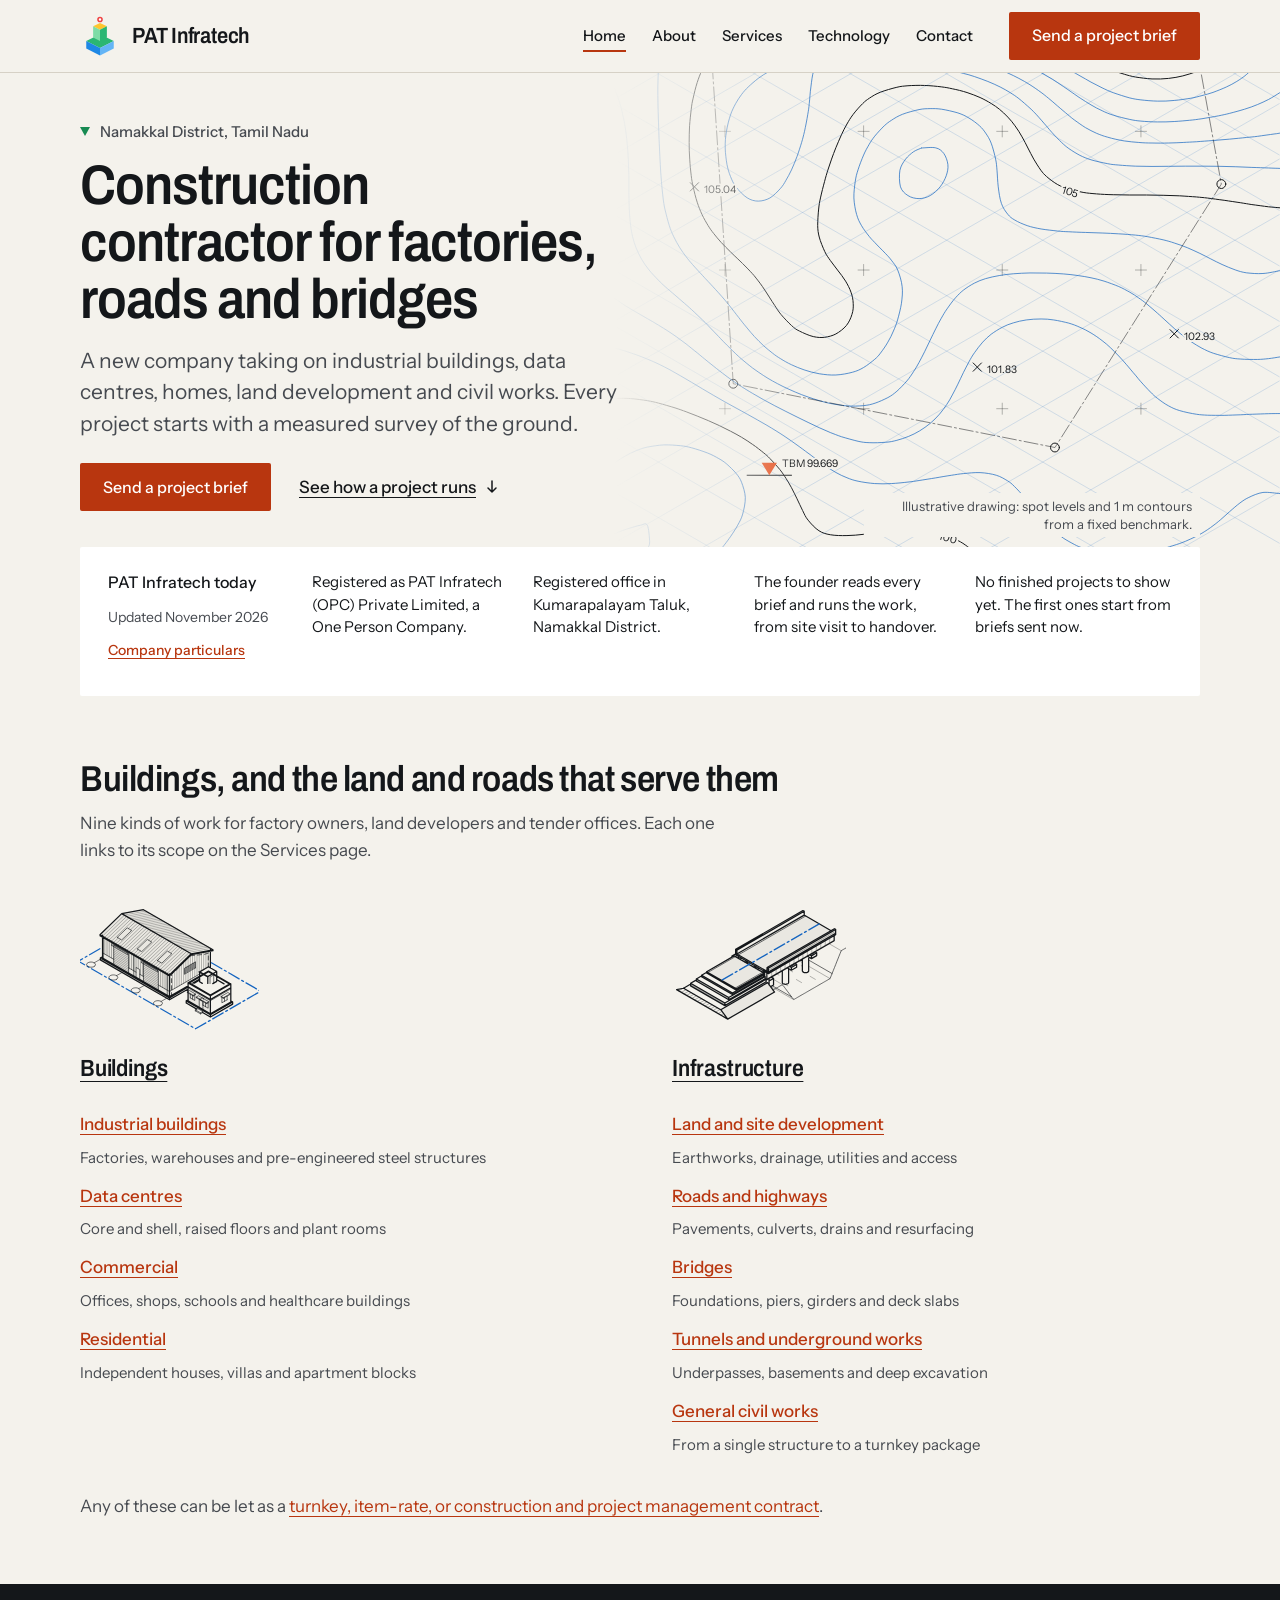
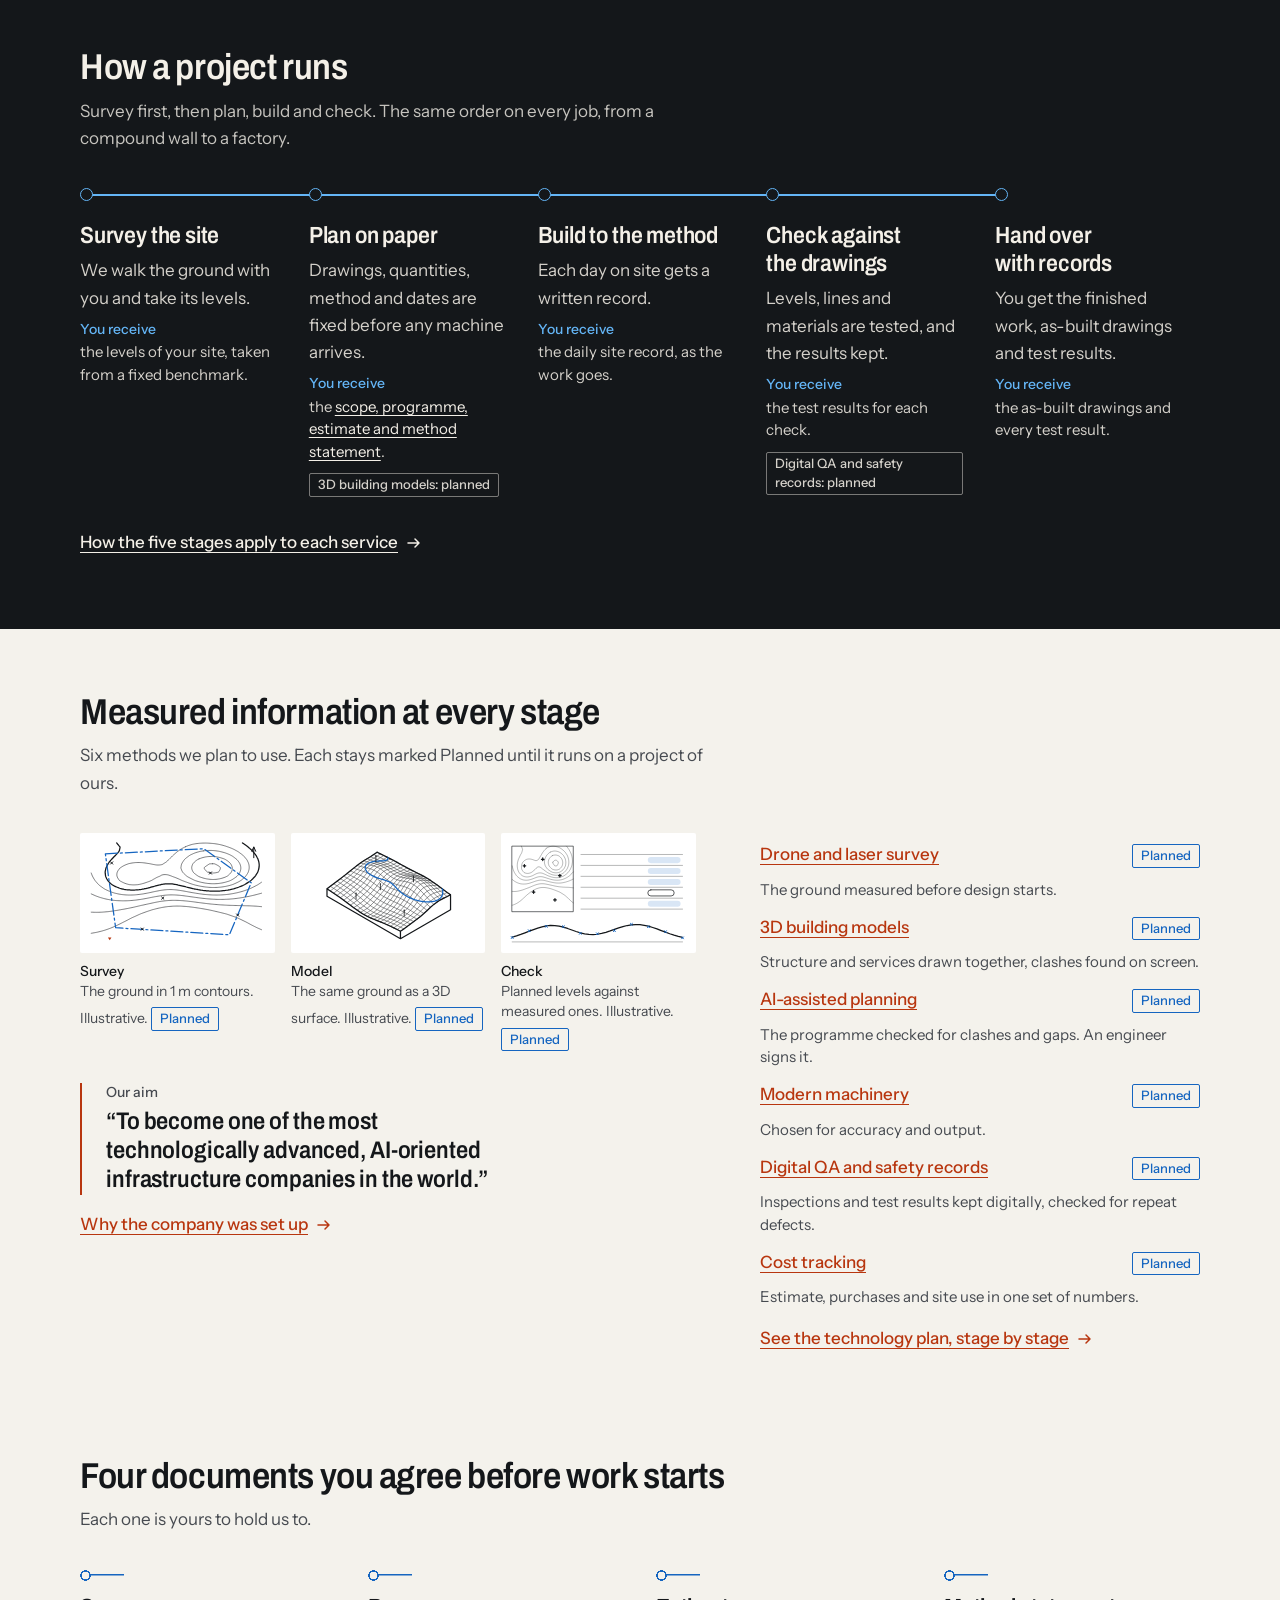
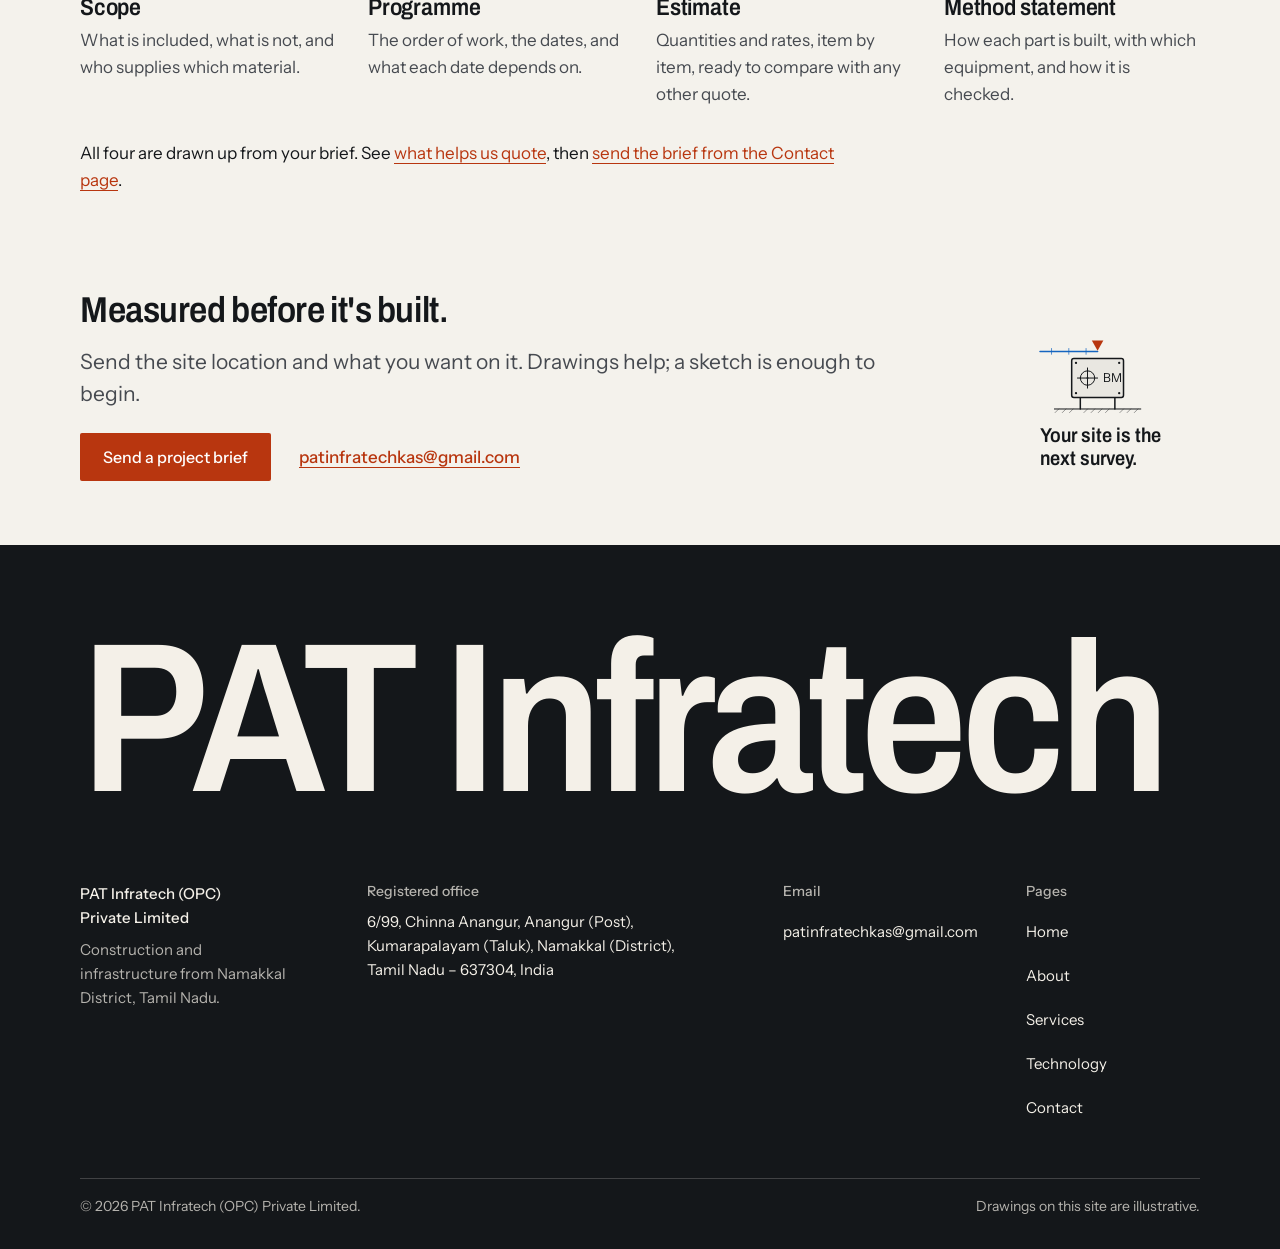
==== commit d6bc3860: "feat: v3 site — website mode on every page, original logo colours - Home reworked from slide-like ba" ====
--- a/index.html
+++ b/index.html
@@ -13,14 +13,14 @@
 <meta property="og:description" content="PAT Infratech is a new construction company in Namakkal District, Tamil Nadu, building factories, data centres, homes, roads, bridges and site works.">
 <meta property="og:url" content="https://patinfratech.com/">
 <meta name="theme-color" content="#F4F2EC">
-<link rel="icon" href="assets/favicon.svg?v=1" type="image/svg+xml">
+<link rel="icon" href="assets/favicon.svg?v=2" type="image/svg+xml">
 <link rel="preconnect" href="https://fonts.googleapis.com">
 <link rel="preconnect" href="https://fonts.gstatic.com" crossorigin>
 <link rel="stylesheet" href="https://fonts.googleapis.com/css2?family=Archivo:wdth,wght@87.5,600&amp;family=Instrument+Sans:wght@400;500&amp;display=swap">
-<link rel="stylesheet" href="css/style.css?v=1">
+<link rel="stylesheet" href="css/style.css?v=3">
 <script>document.documentElement.classList.add("js-early")</script>
-<script src="js/main.js?v=1" defer></script>
-<link rel="stylesheet" href="css/home.css?v=1">
+<script src="js/main.js?v=3" defer></script>
+<link rel="stylesheet" href="css/home.css?v=3">
 <script type="application/ld+json">
 {"@context":"https://schema.org","@type":"GeneralContractor","name":"PAT Infratech (OPC) Private Limited","alternateName":"PAT Infratech","url":"https://patinfratech.com","email":"patinfratechkas@gmail.com",
 "address":{"@type":"PostalAddress","streetAddress":"6/99, Chinna Anangur, Anangur (Post), Kumarapalayam (Taluk)","addressLocality":"Namakkal","addressRegion":"Tamil Nadu","postalCode":"637304","addressCountry":"IN"}}
@@ -62,16 +62,6 @@
 </header>
 <main id="main" class="h-main">
 
-<!-- The survey line: one decorative path from the hero drawing to the benchmark in "Measured before it's built".
-     The SVG covers <main> from first paint (no layout shift). Default: a straight guide on the left lane, fully
-     drawn. main.js routes it on wide screens; home.css draws it with the scroll where animation-timeline is
-     supported. Never takes pointer events. -->
-<svg class="h-rail" aria-hidden="true" focusable="false">
-  <defs><linearGradient id="h-rail-ink" gradientUnits="userSpaceOnUse" x1="0" y1="0" x2="0" y2="9000"><stop class="h-rail__stop" offset="0"/></linearGradient></defs>
-  <path class="h-rail__path" d="M1 0V9000" pathLength="1"/>
-  <g class="h-rail__ticks"></g>
-</svg>
-
 <section class="h-hero" aria-labelledby="hero-h">
   <figure class="h-hero__art">
 <svg data-draw="hero" class="drawing h-contours" preserveAspectRatio="xMidYMax slice" xmlns="http://www.w3.org/2000/svg" viewBox="0 0 480 600" role="group" aria-label="Survey drawing of a sloping site: contour lines at one-metre intervals, spot levels, a plot boundary, a north point and a temporary benchmark." fill="none" stroke="currentColor" stroke-width="1" stroke-linecap="round" stroke-linejoin="round" font-family="inherit" font-size="13">
@@ -135,13 +125,12 @@
   <defs><clipPath id="h-scan-clip"><rect class="h-scan__wipe" x="0" y="0" width="480" height="600"/></clipPath></defs>
   <g class="h-scan" aria-hidden="true">
     <path class="h-scan__grid" clip-path="url(#h-scan-clip)" d="M0 -600.0L480 -322.9M0 -323.0L480 -600.1M0 -560.0L480 -282.9M0 -283.0L480 -560.1M0 -520.0L480 -242.9M0 -243.0L480 -520.1M0 -480.0L480 -202.9M0 -203.0L480 -480.1M0 -440.0L480 -162.9M0 -163.0L480 -440.1M0 -400.0L480 -122.9M0 -123.0L480 -400.1M0 -360.0L480 -82.9M0 -83.0L480 -360.1M0 -320.0L480 -42.9M0 -43.0L480 -320.1M0 -280.0L480 -2.9M0 -3.0L480 -280.1M0 -240.0L480 37.1M0 37.0L480 -240.1M0 -200.0L480 77.1M0 77.0L480 -200.1M0 -160.0L480 117.1M0 117.0L480 -160.1M0 -120.0L480 157.1M0 157.0L480 -120.1M0 -80.0L480 197.1M0 197.0L480 -80.1M0 -40.0L480 237.1M0 237.0L480 -40.1M0 0.0L480 277.1M0 277.0L480 -0.1M0 40.0L480 317.1M0 317.0L480 39.9M0 80.0L480 357.1M0 357.0L480 79.9M0 120.0L480 397.1M0 397.0L480 119.9M0 160.0L480 437.1M0 437.0L480 159.9M0 200.0L480 477.1M0 477.0L480 199.9M0 240.0L480 517.1M0 517.0L480 239.9M0 280.0L480 557.1M0 557.0L480 279.9M0 320.0L480 597.1M0 597.0L480 319.9M0 360.0L480 637.1M0 637.0L480 359.9M0 400.0L480 677.1M0 677.0L480 399.9M0 440.0L480 717.1M0 717.0L480 439.9M0 480.0L480 757.1M0 757.0L480 479.9M0 520.0L480 797.1M0 797.0L480 519.9M0 560.0L480 837.1M0 837.0L480 559.9M0 600.0L480 877.1M0 877.0L480 599.9M0 640.0L480 917.1M0 917.0L480 639.9M0 680.0L480 957.1M0 957.0L480 679.9M0 720.0L480 997.1M0 997.0L480 719.9M0 760.0L480 1037.1M0 1037.0L480 759.9"/>
-    <path class="h-scan__beam" d="M0 0V600"/>
   </g>
   <path class="mark" d="M106.5 539H117.5L112 548Z" fill="#D2461E" stroke="none" aria-hidden="true"/>
-  <g class="note" tabindex="0" role="button" aria-label="Temporary benchmark (TBM): a fixed point of known level, here 99.669 m. Every other level on the survey is measured from it." data-note="Temporary benchmark (TBM): a fixed point of known level, here 99.669 m. Every other level on the survey is measured from it."><circle class="note-hit" cx="112" cy="543" r="12" fill="transparent" stroke="none"/></g>
-  <g class="note" tabindex="0" role="button" aria-label="Spot level: the measured height of the ground at one point, here 106.62 m." data-note="Spot level: the measured height of the ground at one point, here 106.62 m."><circle class="note-hit" cx="196" cy="236" r="12" fill="transparent" stroke="none"/></g>
-  <g class="note" tabindex="0" role="button" aria-label="Contour line: joins points at the same ground height. Here the lines are one metre apart." data-note="Contour line: joins points at the same ground height. Here the lines are one metre apart."><circle class="note-hit" cx="328" cy="341" r="12" fill="transparent" stroke="none"/></g>
-  <g class="note" tabindex="0" role="button" aria-label="North point: shows the direction of north, so the drawing can be lined up with the site." data-note="North point: shows the direction of north, so the drawing can be lined up with the site."><circle class="note-hit" cx="436" cy="52" r="12" fill="transparent" stroke="none"/></g>
+  <g class="note" aria-label="Temporary benchmark (TBM): a fixed point of known level, here 99.669 m. Every other level on the survey is measured from it." data-note="Temporary benchmark (TBM): a fixed point of known level, here 99.669 m. Every other level on the survey is measured from it."><circle class="note-hit" cx="112" cy="543" r="12" fill="transparent" stroke="none"/></g>
+  <g class="note" aria-label="Spot level: the measured height of the ground at one point, here 106.62 m." data-note="Spot level: the measured height of the ground at one point, here 106.62 m."><circle class="note-hit" cx="196" cy="236" r="12" fill="transparent" stroke="none"/></g>
+  <g class="note" aria-label="Contour line: joins points at the same ground height. Here the lines are one metre apart." data-note="Contour line: joins points at the same ground height. Here the lines are one metre apart."><circle class="note-hit" cx="328" cy="341" r="12" fill="transparent" stroke="none"/></g>
+  <g class="note" aria-label="North point: shows the direction of north, so the drawing can be lined up with the site." data-note="North point: shows the direction of north, so the drawing can be lined up with the site."><circle class="note-hit" cx="436" cy="52" r="12" fill="transparent" stroke="none"/></g>
 </svg>
     <figcaption class="h-hero__cap">Illustrative drawing: spot levels and 1 m contours from a fixed benchmark.</figcaption>
   </figure>
@@ -156,13 +145,31 @@
   </div>
 </section>
 
-<section class="h-build" id="what-we-build" aria-labelledby="build-h">
-  <div class="wrap">
-    <h2 class="h-title" id="build-h">Buildings, and the land and roads that serve them</h2>
-    <ul class="h-bento">
-      <li class="h-tile h-tile--buildings">
-        <a href="services.html#buildings-h">
-<svg class="h-tile__art" viewBox="0 0 480 360" aria-hidden="true" focusable="false" fill="none" stroke="currentColor" stroke-width="1" stroke-linecap="round" stroke-linejoin="round" font-family="inherit" font-size="12">
+<section class="h-today" aria-labelledby="today-h">
+  <div class="wrap">
+    <div class="h-today__panel">
+      <h2 class="h-today__title" id="today-h">PAT Infratech today</h2>
+      <ul class="h-today__rows">
+        <li>Registered as PAT Infratech (OPC) Private Limited, a One Person Company.</li>
+        <li>Registered office in Kumarapalayam Taluk, Namakkal District.</li>
+        <li>The founder reads every brief and runs the work, from site visit to handover.</li>
+        <li>No finished projects to show yet. The first ones start from briefs sent now.</li>
+      </ul>
+      <p class="h-today__stamp">Updated November 2026 <a href="about.html#particulars">Company particulars</a></p>
+    </div>
+  </div>
+</section>
+
+<section class="h-sec h-build" id="what-we-build" aria-labelledby="build-h">
+  <div class="wrap">
+    <div class="h-head">
+      <h2 class="h-title" id="build-h">Buildings, and the land and roads that serve them</h2>
+      <p>Nine kinds of work for factory owners, land developers and tender offices. Each one links to its scope on the Services page.</p>
+    </div>
+    <div class="h-groups">
+      <div class="h-group">
+        <div class="h-group__art">
+<svg class="h-group__svg" viewBox="0 0 480 360" aria-hidden="true" focusable="false" fill="none" stroke="currentColor" stroke-width="1" stroke-linecap="round" stroke-linejoin="round" font-family="inherit" font-size="12">
   <g fill="currentColor" fill-opacity=".05" stroke="none"><path vector-effect="non-scaling-stroke" d="M60.4 155.3L239.7 258.8L239.7 195.5L60.4 92ZM53.5 93.2L239.7 200.7L298 144L111.7 36.5ZM99.7 100.2L111.6 107.1L138.4 81.6L126.5 74.7L99.7 100.2ZM99.7 100.2L111.6 107.1L138.4 81.6L126.5 74.7L99.7 100.2ZM153.4 131.3L165.4 138.2L192.2 112.6L180.2 105.7L153.4 131.3ZM153.4 131.3L165.4 138.2L192.2 112.6L180.2 105.7L153.4 131.3ZM207.2 162.3L219.2 169.2L246 143.7L234 136.8L207.2 162.3ZM207.2 162.3L219.2 169.2L246 143.7L234 136.8L207.2 162.3ZM289.5 270.3L349.3 304.8L349.3 266.8L289.5 232.3Z"/></g>
   <g class="ink-survey" stroke-width="1.25" stroke-dasharray="12 3 2 3"><path vector-effect="non-scaling-stroke" d="M352 168.3L483.7 244.4L309.4 345L-4.3 163.9L57.7 128.1"/></g>
   <g stroke-opacity=".55" stroke-dasharray="12 3 2 3"><path vector-effect="non-scaling-stroke" d="M54.5 158.7L37.5 168.5M113.1 193.9L97.3 203M172.8 228.4L157.1 237.5M232.6 262.9L216.8 272"/></g>
@@ -173,33 +180,19 @@
   </g>
   <g stroke-opacity=".7" stroke-dasharray="4 3"><path vector-effect="non-scaling-stroke" d="M343.8 179.5L343.8 142.3L333.3 145.5L294.5 149.5L255.6 190.3L245.2 199.2L245.2 255.6"/></g>
   <g stroke-opacity=".62"><path vector-effect="non-scaling-stroke" d="M38 178L35.6 179.1L32.7 179.8L29.6 180L26.5 179.8L23.6 179.1L21.1 178L19.2 176.5L18 174.9L17.6 173.1L18 171.3L19.2 169.6L21.1 168.2L23.6 167.1L26.5 166.4L29.6 166.2L32.7 166.4L35.6 167.1L38 168.2L39.9 169.6L41.1 171.3L41.5 173.1L41.1 174.9L39.9 176.5L38 178M97.8 212.5L95.3 213.6L92.4 214.3L89.3 214.5L86.2 214.3L83.3 213.6L80.9 212.5L79 211L77.8 209.4L77.4 207.6L77.8 205.8L79 204.1L80.9 202.7L83.3 201.6L86.2 200.9L89.3 200.7L92.4 200.9L95.3 201.6L97.8 202.7L99.7 204.1L100.9 205.8L101.3 207.6L100.9 209.4L99.7 211L97.8 212.5M157.6 247L155.1 248.1L152.2 248.8L149.1 249L146 248.8L143.1 248.1L140.6 247L138.7 245.5L137.5 243.9L137.1 242.1L137.5 240.3L138.7 238.6L140.6 237.2L143.1 236.1L146 235.4L149.1 235.2L152.2 235.4L155.1 236.1L157.6 237.2L159.5 238.6L160.6 240.3L161.1 242.1L160.6 243.9L159.5 245.5L157.6 247M217.3 281.5L214.8 282.6L211.9 283.3L208.8 283.5L205.7 283.3L202.9 282.6L200.4 281.5L198.5 280L197.3 278.4L196.9 276.6L197.3 274.8L198.5 273.1L200.4 271.7L202.9 270.6L205.7 269.9L208.8 269.7L211.9 269.9L214.8 270.6L217.3 271.7L219.2 273.1L220.4 274.8L220.8 276.6L220.4 278.4L219.2 280L217.3 281.5"/></g>
-  <g stroke-opacity=".62"><path vector-effect="non-scaling-stroke" d="M343.8 161.9L369.8 87.9H375.8M389.1 233.5L399.1 193.5"/></g>
-  <g fill="currentColor" stroke="none"><circle cx="343.8" cy="161.9" r="1.6"/><circle cx="389.1" cy="233.5" r="1.6"/></g>
-  <g fill="currentColor" stroke="none"><text x="29.6" y="177.1" text-anchor="middle" font-size="11">1</text><text x="89.3" y="211.6" text-anchor="middle" font-size="11">2</text><text x="149.1" y="246.1" text-anchor="middle" font-size="11">3</text><text x="208.8" y="280.6" text-anchor="middle" font-size="11">4</text><text x="378.8" y="91.9">Portal frame</text><text x="403.1" y="189.5">House</text></g>
-</svg>
-          <span class="h-tile__name">Buildings <svg class="arrow" viewBox="0 0 16 16" aria-hidden="true" focusable="false"><path d="M2 8h11M9 4l4 4-4 4"/></svg></span>
-        </a>
-      </li>
-      <li class="h-tile h-tile--datacentres">
-        <a href="services.html#datacentres">
-<svg class="h-tile__art" viewBox="0 0 480 360" aria-hidden="true" focusable="false" fill="none" stroke="currentColor" stroke-width="1" stroke-linecap="round" stroke-linejoin="round" font-family="inherit" font-size="12">
-  <g fill="currentColor" fill-opacity=".05" stroke="none"><path vector-effect="non-scaling-stroke" d="M190 128.3L70.3 197.5L70.3 110.7L190 41.5ZM190 29.1L406.4 154.1L355.4 183.5L139 58.6ZM190 120.9L401 242.7L281.3 311.9L70.3 190ZM143.8 140.7L298.5 230L279.1 241.2L124.5 151.9ZM111.6 189.1L266.2 278.4L266.2 248.6L111.6 159.3ZM410.1 249.2L285 321.5L285 228.5L410.1 156.2Z"/></g>
-  <g class="ink-survey" stroke-width="1.25" stroke-dasharray="12 3 2 3"><path vector-effect="non-scaling-stroke" d="M37.5 192.2L293.1 339.8"/></g>
-  <g stroke-opacity=".3"><path vector-effect="non-scaling-stroke" d="M202 119.1L217.4 128M264.6 155.3L281.8 165.2M329.1 192.5L334.8 195.8M168.5 59.5L168.5 45.9M171.7 61.4L171.7 47.7M175 63.2L175 49.6M178.2 65.1L178.2 51.5M181.4 67L181.4 53.3M184.6 68.8L184.6 55.2M187.9 70.7L187.9 57M191.1 72.5L191.1 58.9M194.3 74.4L194.3 60.8M197.5 76.3L197.5 62.6M200.7 78.1L200.7 64.5M204 80L204 66.3M207.2 81.8L207.2 68.2M235.6 66.6L235.6 53M232.4 68.5L232.4 54.9M229.2 70.4L229.2 56.7M226 72.2L226 58.6M222.8 74.1L222.8 60.4M219.5 76L219.5 62.3M216.3 77.8L216.3 64.2M213.1 79.7L213.1 66M209.9 81.5L209.9 67.9M222.2 90.5L222.2 76.9M225.4 92.4L225.4 78.7M228.7 94.2L228.7 80.6M231.9 96.1L231.9 82.5M235.1 98L235.1 84.3M238.3 99.8L238.3 86.2M241.5 101.7L241.5 88M244.8 103.5L244.8 89.9M248 105.4L248 91.8M251.2 107.3L251.2 93.6M254.4 109.1L254.4 95.5M257.7 111L257.7 97.3M260.9 112.8L260.9 99.2M289.3 97.6L289.3 84M286.1 99.5L286.1 85.9M282.9 101.4L282.9 87.7M279.7 103.2L279.7 89.6M276.4 105.1L276.4 91.4M273.2 107L273.2 93.3M270 108.8L270 95.2M266.8 110.7L266.8 97M263.6 112.5L263.6 98.9M275.9 121.5L275.9 107.9M279.1 123.4L279.1 109.7M282.4 125.2L282.4 111.6M285.6 127.1L285.6 113.5M288.8 129L288.8 115.3M292 130.8L292 117.2M295.2 132.7L295.2 119M298.5 134.5L298.5 120.9M301.7 136.4L301.7 122.8M304.9 138.3L304.9 124.6M308.1 140.1L308.1 126.5M311.3 142L311.3 128.3M314.6 143.8L314.6 130.2M343 128.6L343 115M339.8 130.5L339.8 116.9M336.6 132.4L336.6 118.7M333.4 134.2L333.4 120.6M330.1 136.1L330.1 122.4M326.9 138L326.9 124.3M323.7 139.8L323.7 126.2M320.5 141.7L320.5 128M317.3 143.5L317.3 129.9M388.1 154.1L388.1 146.6M383.3 156.9L383.3 149.4M378.5 159.6L378.5 152.2M373.6 162.4L373.6 155M368.8 165.2L368.8 157.8M199.1 126.2L171.4 142.2M144.2 157.9L139.2 160.8M112 176.5L79.4 195.3M212 133.6L184.3 149.6M114.1 190.1L92.3 202.7M224.9 141.1L197.2 157.1M127 197.6L105.2 210.2M237.8 148.5L210.1 164.5M139.9 205L118.1 217.6M250.7 155.9L222.9 171.9M152.8 212.5L130.9 225.1M263.6 163.4L235.8 179.4M165.7 219.9L143.8 232.5M276.4 170.8L248.7 186.8M178.5 227.3L156.7 239.9M289.3 178.3L261.6 194.3M191.4 234.8L169.6 247.4M302.2 185.7L274.5 201.7M204.3 242.2L182.5 254.8M315.1 193.1L287.4 209.1M217.2 249.7L212.6 252.3M230.1 257.1L225.4 259.8M243 264.5L238.3 267.2M281.6 257.1L278.8 258.7M255.9 272L251.2 274.7M281.6 272L264.1 282.1M281.6 286.9L259.8 299.5M281.6 301.7L272.7 306.9M180.9 126.2L318.1 205.4M168 133.6L305.3 212.9M142.2 148.5L144.2 149.6M278.8 257.1L281.6 258.7M103.6 170.8L112 175.7M277.7 271.4L281.6 273.6M90.7 178.3L281.6 288.5M77.8 185.7L196.4 254.2M260.9 291.4L281.6 303.4M150.3 167.2L150.3 144.5M156.7 170.9L156.7 148.2M163.2 174.6L163.2 151.9M169.6 178.3L169.6 155.6M176 182.1L176 159.3M182.5 185.8L182.5 163.1M188.9 189.5L188.9 166.8M195.4 193.2L195.4 170.5M201.8 196.9L201.8 174.2M208.3 200.7L208.3 177.9M214.7 204.4L214.7 181.7M221.1 208.1L221.1 185.4M227.6 211.8L227.6 189.1M234 215.5L234 192.8M240.5 219.3L240.5 196.5M246.9 223L246.9 200.3M253.4 226.7L253.4 204M259.8 230.4L259.8 207.7M266.2 234.1L266.2 211.4M272.7 237.9L272.7 215.1M279.1 248.6L279.1 218.9M285.6 224.2L285.6 222.6M118.1 192.8L118.1 163.1M124.5 196.5L124.5 166.8M130.9 200.3L130.9 170.5M137.4 204L137.4 174.2M143.8 207.7L143.8 177.9M150.3 211.4L150.3 181.7M156.7 215.1L156.7 185.4M163.2 218.9L163.2 189.1M169.6 222.6L169.6 192.8M176 226.3L176 196.5M182.5 230L182.5 200.3M188.9 233.7L188.9 204M195.4 237.5L195.4 207.7M201.8 241.2L201.8 211.4M208.3 244.9L208.3 215.1M214.7 248.6L214.7 218.9M221.1 252.3L221.1 222.6M227.6 256.1L227.6 226.3M234 259.8L234 230M240.5 263.5L240.5 233.7M246.9 267.2L246.9 237.5M253.4 270.9L253.4 241.2M259.8 274.7L259.8 244.9M342.5 233.1L308.1 253M342.5 230L308.1 249.9M342.5 226.9L308.1 246.8M342.5 223.8L308.1 243.7M342.5 220.7L308.1 240.6M410.1 161.2L285 233.4"/></g>
-  <g class="draw">
-  <g stroke-width="1.25"><path vector-effect="non-scaling-stroke" pathLength="1" d="M60.1 202.7L281.3 330.5L411.2 255.4L411.2 248L409.8 247.2M327.3 199.5L309.4 189.2M299.3 183.4L293.3 179.9M262.8 162.3L255.7 158.2M245.7 152.4L228.8 142.7M66.9 191.4L60.1 195.3L60.1 202.7M60.1 195.3L281.3 323L284.9 321M409.8 248.8L411.2 248M281.3 323L281.3 330.5M190 128.3L192 129.5M222.4 147L245.7 160.5M255.7 166.3L262.8 170.4M286.8 184.2L299.3 191.5M309.4 197.3L320.8 203.9M66.5 195.3L70.3 197.5L112 173.4M136.5 159.2L144.2 154.8M168.7 140.6L192 127.2M141 65.5L66.5 108.5L66.5 195.3M66.5 108.5L70.3 110.7L144.7 67.7M70.3 110.7L70.3 197.5M144.4 75.3L343.9 190.5M144.7 67.7L144.4 67.9L144.4 75.3M144.4 67.9L350.4 186.8M139 64.8L350.4 186.8M406.4 154.5L406.4 154.1L390.5 144.9M354.1 123.9L345.4 118.8M296.1 90.4L291.7 87.8M242.4 59.4L238 56.8M165.7 43.2L139 58.6L139 64.8M139 58.6L355.4 183.5L406.4 154.1M355.4 183.5L355.4 183.9M165.3 60.1L208.3 84.9L219.3 78.5M238.3 61.8L238.3 49L195.4 24.2L165.3 41.5L165.3 60.1M165.3 41.5L208.3 66.3L238.3 49M208.3 66.3L208.3 84.9M219 91.1L261.9 115.9L273 109.5M292 92.8L292 80L249.1 55.2L219 72.5L219 91.1M219 72.5L261.9 97.3L292 80M261.9 97.3L261.9 115.9M272.7 122.1L315.6 146.9L330 138.7M345.7 128.7L345.7 111L302.8 86.2L272.7 103.5L272.7 122.1M272.7 103.5L315.6 128.3L345.7 111M315.6 128.3L315.6 146.9M329.6 151.3L364 171.1L390.8 155.6L390.8 142L356.5 122.1L329.6 137.6L329.6 151.3M329.6 137.6L364 157.5L390.8 142M364 157.5L364 171.1M70.3 190L188.9 258.5L206.1 248.6L270.5 285.8L258.1 293M258.2 298.5L281.3 311.9M70.3 191.5L188.9 260M253.4 297.2L281.3 313.3M206.1 250.1L270.5 287.3M206.1 250.1L188.9 260M206.1 248.6L206.1 250.1M270.5 285.8L270.5 287.3L259.3 293.8M254.1 296.8L253.4 297.2M188.9 266L253.4 303.2M278.8 248.4L281.6 250.1M299.9 216L156.7 133.3L143.8 140.7L143.8 163.5M143.8 140.7L287 223.4M111.6 189.1L266.2 278.4L279.1 270.9L279.1 241.2L124.5 151.9L111.6 159.3L111.6 189.1M111.6 159.3L266.2 248.6L279.1 241.2M266.2 248.6L266.2 278.4M281.3 319.3L285 321.5L410.1 249.2L410.1 156.2L406.4 154.1L281.3 226.3L281.3 319.3M281.3 226.3L285 228.5L410.1 156.2M285 228.5L285 321.5"/></g>
-  <g stroke-opacity=".62"><path vector-effect="non-scaling-stroke" pathLength="1" d="M202 139L219.5 149.1L229.2 143.5L229.2 123.9M202 111.7L219.5 121.8L222.6 120.1M219.5 121.8L219.5 149.1M262.5 173.9L284 186.3L293.6 180.7L293.6 161.1M265.5 144.9L262.5 146.6L262.5 173.9M262.5 146.6L284 159L287 157.3M284 159L284 186.3M330 182.1L326.9 183.8L326.9 200.4M326.9 183.8L341.2 192.1M202.3 160.1L202.3 108.4M191.6 102.2L191.6 153.9M197 105.3L197 157M256 191.1L256 139.4M245.3 133.2L245.3 184.9M250.7 136.3L250.7 188M309.7 210.3L309.7 170.4M299 164.2L299 215.9M304.4 167.3L304.4 213.4M199.1 43.7L197.1 44.6L194.8 45.3L192.3 45.6L189.8 45.6L187.3 45.3L185 44.6L183 43.7L181.4 42.6L180.3 41.2L179.8 39.8L179.8 38.3L180.3 36.9L181.4 35.6L183 34.4L185 33.5L187.3 32.9L189.8 32.5L192.3 32.5L194.8 32.9L197.1 33.5L199.1 34.4L200.7 35.6L201.8 36.9L202.4 38.3L202.4 39.8L201.8 41.2L200.7 42.6L199.1 43.7M220.6 56.1L218.6 57L216.3 57.7L213.8 58L211.3 58L208.8 57.7L206.5 57L204.5 56.1L202.9 55L201.8 53.6L201.2 52.2L201.2 50.7L201.8 49.3L202.9 48L204.5 46.8L206.5 45.9L208.8 45.3L211.3 44.9L213.8 44.9L216.3 45.3L218.6 45.9L220.6 46.8L222.2 48L223.3 49.3L223.9 50.7L223.9 52.2L223.3 53.6L222.2 55L220.6 56.1M193.2 40.3L191.9 40.8L190.3 40.8L188.9 40.3L188.1 39.5L188.1 38.6L188.9 37.8L190.3 37.4L191.9 37.4L193.2 37.8L194 38.6L194 39.5L193.2 40.3M214.7 52.7L213.3 53.2L211.8 53.2L210.4 52.7L209.6 51.9L209.6 51L210.4 50.2L211.8 49.8L213.3 49.8L214.7 50.2L215.5 51L215.5 51.9L214.7 52.7M252.8 74.7L250.8 75.6L248.5 76.3L246 76.6L243.5 76.6L241 76.3L238.7 75.6L236.7 74.7L235.1 73.6L234 72.2L233.4 70.8L233.4 69.3L234 67.9L235.1 66.6L236.7 65.4L238.7 64.5L241 63.9L243.5 63.5L246 63.5L248.5 63.9L250.8 64.5L252.8 65.4L254.4 66.6L255.5 67.9L256.1 69.3L256.1 70.8L255.5 72.2L254.4 73.6L252.8 74.7M274.3 87.1L272.3 88L270 88.7L267.5 89L265 89L262.5 88.7L260.2 88L258.2 87.1L256.6 86L255.5 84.6L254.9 83.2L254.9 81.7L255.5 80.3L256.6 79L258.2 77.8L260.2 76.9L262.5 76.3L265 75.9L267.5 75.9L270 76.3L272.3 76.9L274.3 77.8L275.9 79L277 80.3L277.6 81.7L277.6 83.2L277 84.6L275.9 86L274.3 87.1M246.9 71.3L245.6 71.8L244 71.8L242.6 71.3L241.8 70.5L241.8 69.6L242.6 68.8L244 68.4L245.6 68.4L246.9 68.8L247.7 69.6L247.7 70.5L246.9 71.3M268.4 83.7L267 84.2L265.5 84.2L264.1 83.7L263.3 82.9L263.3 82L264.1 81.2L265.5 80.8L267 80.8L268.4 81.2L269.2 82L269.2 82.9L268.4 83.7M306.5 105.7L304.5 106.6L302.2 107.3L299.7 107.6L297.2 107.6L294.7 107.3L292.4 106.6L290.4 105.7L288.8 104.6L287.7 103.2L287.1 101.8L287.1 100.3L287.7 98.9L288.8 97.6L290.4 96.4L292.4 95.5L294.7 94.9L297.2 94.5L299.7 94.5L302.2 94.9L304.5 95.5L306.5 96.4L308.1 97.6L309.2 98.9L309.8 100.3L309.8 101.8L309.2 103.2L308.1 104.6L306.5 105.7M328 118.1L326 119L323.7 119.7L321.2 120L318.7 120L316.2 119.7L313.9 119L311.9 118.1L310.3 117L309.2 115.6L308.6 114.2L308.6 112.7L309.2 111.3L310.3 110L311.9 108.8L313.9 107.9L316.2 107.3L318.7 106.9L321.2 106.9L323.7 107.3L326 107.9L328 108.8L329.6 110L330.7 111.3L331.3 112.7L331.3 114.2L330.7 115.6L329.6 117L328 118.1M300.6 102.3L299.2 102.8L297.7 102.8L296.3 102.3L295.5 101.5L295.5 100.6L296.3 99.8L297.7 99.4L299.2 99.4L300.6 99.8L301.4 100.6L301.4 101.5L300.6 102.3M322.1 114.7L320.7 115.2L319.2 115.2L317.8 114.7L317 113.9L317 113L317.8 112.2L319.2 111.8L320.7 111.8L322.1 112.2L322.9 113L322.9 113.9L322.1 114.7M186.8 67L180.3 70.7L335 160M240.5 98L234 101.7M294.2 129L287.7 132.7M191.1 65.7L187.3 67.9L330 150.2M244.8 96.7L241 98.9M298.5 127.7L294.7 129.9M77.2 200.3L77.2 194.6M76 193.8L78.5 195.3M75.6 199.3L78.9 201.2M90.1 207.7L90.1 202M88.8 201.3L91.4 202.7M88.5 206.8L91.7 208.6M103 215.1L103 209.4M101.7 208.7L104.3 210.2M101.4 214.2L104.6 216.1M115.9 222.6L115.9 216.9M114.6 216.1L117.2 217.6M114.3 221.7L117.5 223.5M128.8 230L128.8 224.3M127.5 223.6L130.1 225.1M127.2 229.1L130.4 231M141.7 237.5L141.7 231.8M140.4 231L143 232.5M140.1 236.5L143.3 238.4M154.6 244.9L154.6 239.2M153.3 238.5L155.9 239.9M153 244L156.2 245.8M167.4 252.3L167.4 246.6M166.2 245.9L168.7 247.4M165.8 251.4L169.1 253.3M180.3 259.8L180.3 254.1M179 253.3L181.6 254.8M178.7 258.9L181.9 260.7M257.7 304.4L257.7 298.8M257.7 298.8L258.9 299.5M256 303.5L259.3 305.3M270.5 311.9L270.5 306.2M269.3 305.4L271.8 306.9M268.9 310.9L272.2 312.8M206.6 263.2L206.6 257.5M205.4 256.7L207.9 258.2M205 262.3L208.3 264.1M196.4 269.1L196.4 263.5M194.8 268.2L198.1 270M219.5 270.6L219.5 264.9M218.2 264.2L220.8 265.7M217.9 269.7L221.1 271.6M209.3 276.5L209.3 270.9M207.7 275.6L210.9 277.5M232.4 278.1L232.4 272.4M231.1 271.6L233.7 273.1M230.8 277.1L234 279M222.2 284L222.2 278.3M220.6 283L223.8 284.9M245.3 285.5L245.3 279.8M244 279.1L246.6 280.6M243.7 284.6L246.9 286.4M235.1 291.4L235.1 285.8M233.5 290.5L236.7 292.3M258.2 293L258.2 287.2M256.9 286.5L259.5 288M256.6 292L259.8 293.9M248 298.8L248 293.2M246.4 297.9L249.6 299.8M193.2 262L257.7 299.2L261.9 296.7L261.9 294.9L197.5 257.7L193.2 260.2L193.2 262M193.2 260.2L257.7 297.4L261.9 294.9M257.7 297.4L257.7 299.2M196.4 257.9L260.9 295.1M194.8 258.7L259.3 295.9M143.8 140.1L287.5 223.1M124.5 151.3L279.1 240.6M281.6 239.1L279.1 240.6M387.1 262.6L387.1 236.7M367.7 242.9L367.7 273.7M377.4 268.2L377.4 242.3M344.1 235.3L306.5 257L306.5 239.6L344.1 217.9L344.1 235.3M364.5 241.5L372 245.8L397.8 231L397.8 229.1L390.3 224.8L364.5 239.6L364.5 241.5M364.5 239.6L372 244L397.8 229.1M372 244L372 245.8"/></g>
-  </g>
-  <g stroke-opacity=".62"><path vector-effect="non-scaling-stroke" d="M219.5 266.9L189.5 306.9h-6M178.2 56.4L132.2 34.4h-6M143.8 187.9L93.8 227.9h-6"/></g>
-  <g fill="currentColor" stroke="none"><circle cx="219.5" cy="266.9" r="1.6"/><circle cx="178.2" cy="56.4" r="1.6"/><circle cx="143.8" cy="187.9" r="1.6"/></g>
-  <g fill="currentColor" stroke="none"><text x="180.5" y="310.9" text-anchor="end">Raised floor</text><text x="123.2" y="38.4" text-anchor="end">Roof plant</text><text x="84.8" y="231.9" text-anchor="end">Racks</text></g>
-</svg>
-          <span class="h-tile__name">Data centres <svg class="arrow" viewBox="0 0 16 16" aria-hidden="true" focusable="false"><path d="M2 8h11M9 4l4 4-4 4"/></svg></span>
-        </a>
-      </li>
-      <li class="h-tile h-tile--roads">
-        <a href="services.html#roads">
-<svg class="h-tile__art" viewBox="0 0 480 360" aria-hidden="true" focusable="false" fill="none" stroke="currentColor" stroke-width="1" stroke-linecap="round" stroke-linejoin="round" font-family="inherit" font-size="12">
+</svg>
+        </div>
+        <h3 class="h-group__name"><a href="services.html#buildings-h">Buildings</a></h3>
+        <ul class="h-svc">
+          <li><a href="services.html#industrial">Industrial buildings</a><span>Factories, warehouses and pre-engineered steel structures</span></li>
+          <li><a href="services.html#datacentres">Data centres</a><span>Core and shell, raised floors and plant rooms</span></li>
+          <li><a href="services.html#commercial">Commercial</a><span>Offices, shops, schools and healthcare buildings</span></li>
+          <li><a href="services.html#residential">Residential</a><span>Independent houses, villas and apartment blocks</span></li>
+        </ul>
+      </div>
+      <div class="h-group">
+        <div class="h-group__art">
+<svg class="h-group__svg" viewBox="0 0 480 360" aria-hidden="true" focusable="false" fill="none" stroke="currentColor" stroke-width="1" stroke-linecap="round" stroke-linejoin="round" font-family="inherit" font-size="12">
   <g fill="currentColor" fill-opacity=".05" stroke="none"><path vector-effect="non-scaling-stroke" d="M350.7 38.6L438.4 89.2L258.1 193.3L170.4 142.7ZM256.1 221.4L130.6 293.9L149.3 319L274.8 246.6ZM92.8 195.6L172.4 241.6L172.4 238.1L92.8 192.1ZM92.8 195.6L172.4 241.6L172.4 238.1L92.8 192.1ZM92.8 195.6L172.4 241.6L172.4 238.1L92.8 192.1ZM166.5 149.6L246.1 195.6L172.4 238.1L92.8 192.1Z"/></g>
   <g stroke-opacity=".3"><path vector-effect="non-scaling-stroke" d="M271.7 212.6L295.9 226.6M264.7 231.6L325.8 266.9M340.9 162.9L349.6 167.9M365.8 177.2L423.4 210.5M420.6 116.9L453.3 135.8M346.1 175.8L349.6 177.8M370 204.5L384 212.6M312 186L323.2 192.4M333.2 213.1L347.1 221.2M280.5 197.7L286.4 201.1M302.3 225.2L310.3 229.8M199.2 162.9L194 165.9M222.4 176.3L217.2 179.2M245.7 189.7L240.5 192.7M434.4 107.6L254.1 211.7M422.4 114.5L422.4 102M410.5 121.4L410.5 108.9M398.5 128.3L398.5 115.8M386.6 135.2L386.6 122.7M374.6 142.1L374.6 129.6M362.7 149L362.7 136.5M350.7 155.9L350.7 143.4M338.8 162.8L338.8 150.3M326.8 169.7L326.8 157.2M314.9 176.6L314.9 164.1M302.9 183.5L302.9 171M291 190.4L291 177.9M279 197.3L279 184.8M267.1 204.2L267.1 191.7M144.9 316.5L146.7 315.5M137.9 312.4L142.4 309.8M130.8 308.4L138.2 304.1M123.8 304.3L134 298.4M116.7 300.2L129.2 293.1M109.7 296.2L122.1 289M102.6 292.1L115.1 284.9M95.6 288L108.1 280.9M88.6 284L101 276.8M81.5 279.9L94 272.7M74.5 275.8L86.9 268.7M67.4 271.8L79.9 264.6M60.4 267.7L72.8 260.5M53.4 263.6L65.8 256.5M46.3 259.6L58.8 252.4M39.3 255.5L51.7 248.3M32.2 251.4L44.7 244.3M25.2 247.4L37.6 240.2M18.1 243.3L29.7 236.6M49.9 228.3L141.6 281.2M49.9 226L141.6 278.9M49.9 223.7L141.6 276.6M65.4 214.5L67.6 218.4M66.9 212.2L71.9 220.9M71.1 214.7L76.1 223.3M75.3 217.1L80.3 225.7M79.6 219.6L84.5 228.2M83.8 222L88.8 230.6M88 224.4L93 233.1M92.2 226.9L97.2 235.5M96.5 229.3L101.4 237.9M100.7 231.7L105.7 240.4M104.9 234.2L109.9 242.8M109.1 236.6L114.1 245.3M113.4 239.1L118.3 247.7M117.6 241.5L122.6 250.1M121.8 243.9L126.8 252.6M126 246.4L131 255M130.3 248.8L135.2 257.5M134.5 251.3L139.5 259.9M138.7 253.7L143.7 262.3M142.9 256.1L147.9 264.8M147.2 258.6L152 267M151.4 261L152 262.1M160.5 252.5L162 251.7M158.1 251.1L161.6 249.1M155.7 249.7L159.2 247.7M153.4 248.4L156.8 246.3M151 247L154.4 245M148.6 245.6L152.1 243.6M146.2 244.2L149.7 242.2M143.8 242.8L147.3 240.8M141.4 241.4L144.9 239.4M139 240.1L142.5 238M136.6 238.7L140.1 236.7M134.2 237.3L137.7 235.3M131.8 235.9L135.3 233.9M129.4 234.5L132.9 232.5M127 233.2L130.5 231.1M124.6 231.8L128.1 229.8M122.2 230.4L125.7 228.4M119.8 229L123.3 227M117.4 227.6L120.9 225.6M115 226.2L118.5 224.2M112.7 224.9L116.1 222.8M110.3 223.5L113.7 221.5M107.9 222.1L111.3 220.1M105.5 220.7L109 218.7M103.1 219.3L106.6 217.3M100.7 217.9L104.2 215.9M98.3 216.6L101.8 214.5M95.9 215.2L99.4 213.2M93.5 213.8L97 211.8M91.1 212.4L94.6 210.4M88.7 211L92.2 209M86.3 209.6L89.8 207.6M83.9 208.3L87.4 206.3M81.5 206.9L85 204.9M79.3 205.4L82.6 203.5M79.3 202.6L80.2 202.1M438.4 84L258.1 188.1"/></g>
   <g class="draw">
@@ -207,181 +200,74 @@
   <g stroke-opacity=".62"><path vector-effect="non-scaling-stroke" pathLength="1" d="M465.2 128.9L462.3 130.6L459.3 132.3L456.3 134L453.3 135.8L450.3 143.2L447.3 150.7L444.3 158.2L441.3 165.6L438.4 173.1L435.4 180.6L432.4 188.1L429.4 195.5L426.4 203L423.4 210.5L420.4 212.2L417.4 214L414.5 215.7L411.5 217.4L408.5 219.1L405.5 220.8L402.5 222.6L399.5 224.3L396.5 226L393.5 227.7L390.5 229.5L387.6 231.2L384.6 232.9L381.6 234.7L378.6 236.4L375.6 238.1L372.6 239.8L369.6 241.6L366.6 243.3L363.7 245L360.7 246.7L357.7 248.5L354.7 250.2L351.7 251.9L348.7 253.6L345.7 255.3L342.7 257.1L339.8 258.8L336.8 260.5L333.8 262.3L330.8 264L327.8 265.7L324.8 265.5L321.8 261.5L318.8 257.5L315.9 253.4L312.9 249.4L309.9 245.4L306.9 241.4L303.9 237.3L300.9 233.3L297.9 229.3L294.9 227.2L292 228.9L289 230.6L286 232.3L283 234.1L280 235.8L277 237.5L274 239.3L271 241M268.3 229.5L320.4 259.6M365.8 160.7L428.8 197M372.8 144.5L375.1 145.8L381.1 142.4L381.1 140.6L380.2 140.1M374.3 143.6L375.1 144.1L381.1 140.6M375.1 144.1L375.1 145.8M319 175.5L321.3 176.9L327.3 173.4L327.3 171.7L326.5 171.2M320.5 174.6L321.3 175.1L327.3 171.7M321.3 175.1L321.3 176.9M358.2 42.9L96.3 194.1M255 186.4L169 236.1"/></g>
   </g>
   <g class="ink-survey" stroke-width="1.25" stroke-dasharray="12 3 2 3"><path vector-effect="non-scaling-stroke" d="M394.5 63.9L132.6 215.1"/></g>
-  <g stroke-opacity=".62"><path vector-effect="non-scaling-stroke" d="M172.4 239.8L302 262H312M162 251.3L302 280H312M152 264.3L302 298H312M141.6 279.5L302 316H312M137.6 305.4L302 334H312"/></g>
-  <g fill="currentColor" stroke="none"><circle cx="172.4" cy="239.8" r="1.5"/><circle cx="162" cy="251.3" r="1.5"/><circle cx="152" cy="264.3" r="1.5"/><circle cx="141.6" cy="279.5" r="1.5"/><circle cx="137.6" cy="305.4" r="1.5"/></g>
-  <g fill="currentColor" stroke="none"><text x="318" y="266" font-size="11">Surface course</text><text x="318" y="284" font-size="11">Binder course</text><text x="318" y="302" font-size="11">Base</text><text x="318" y="320" font-size="11">Sub-base</text><text x="318" y="338" font-size="11">Subgrade</text></g>
-</svg>
-          <span class="h-tile__name">Roads and bridges <svg class="arrow" viewBox="0 0 16 16" aria-hidden="true" focusable="false"><path d="M2 8h11M9 4l4 4-4 4"/></svg></span>
-        </a>
+</svg>
+        </div>
+        <h3 class="h-group__name"><a href="services.html#infrastructure-h">Infrastructure</a></h3>
+        <ul class="h-svc">
+          <li><a href="services.html#development">Land and site development</a><span>Earthworks, drainage, utilities and access</span></li>
+          <li><a href="services.html#roads">Roads and highways</a><span>Pavements, culverts, drains and resurfacing</span></li>
+          <li><a href="services.html#bridges">Bridges</a><span>Foundations, piers, girders and deck slabs</span></li>
+          <li><a href="services.html#tunnels">Tunnels and underground works</a><span>Underpasses, basements and deep excavation</span></li>
+          <li><a href="services.html#civil">General civil works</a><span>From a single structure to a turnkey package</span></li>
+        </ul>
+      </div>
+    </div>
+    <p class="h-build__foot">Any of these can be let as a <a href="services.html#contracts">turnkey, item-rate, or construction and project management contract</a>.</p>
+  </div>
+</section>
+
+<section class="h-sec h-how" id="how" aria-labelledby="how-h">
+  <div class="wrap">
+    <div class="h-head">
+      <h2 class="h-title" id="how-h">How a project runs</h2>
+      <p>Survey first, then plan, build and check. The same order on every job, from a compound wall to a factory.</p>
+    </div>
+    <ol class="h-stages">
+      <li>
+        <h3>Survey the site</h3>
+        <p>We walk the ground with you and take its levels.</p>
+        <p class="h-receive"><span>You receive</span> the levels of your site, taken from a fixed benchmark.</p>
       </li>
-      <li class="h-tile h-tile--underground">
-        <a href="services.html#tunnels">
-<svg class="h-tile__art" viewBox="0 0 480 360" aria-hidden="true" focusable="false" fill="none" stroke="currentColor" stroke-width="1" stroke-linecap="round" stroke-linejoin="round" font-family="inherit" font-size="12">
-  <g fill="currentColor" fill-opacity=".05" stroke="none"><path vector-effect="non-scaling-stroke" d="M166 26L365.5 141.2L228.4 220.4L28.8 105.2ZM326.9 249.9L299.4 265.8L299.4 211L326.9 195.2ZM326.9 249.9L299.4 265.8L299.4 211L326.9 195.2ZM294.4 268.6L267 284.5L267 229.8L294.4 213.9ZM294.4 268.6L267 284.5L267 229.8L294.4 213.9ZM230.8 63.4L305.7 106.6L168.5 185.8L93.7 142.6Z"/></g>
-  <g fill="currentColor" fill-opacity=".06" stroke="none"><path vector-effect="non-scaling-stroke" d="M340 266.8L333.7 270.4L333.7 164.6L340 161ZM260.2 312.9L253.9 316.5L253.9 210.7L260.2 207.1ZM333.1 255L260.8 296.7L260.8 224.7L333.1 183Z"/></g>
-  <g stroke-opacity=".3"><path vector-effect="non-scaling-stroke" d="M223.7 283.9L228.4 281.2M214 278.3L228.4 270M204.3 272.7L228.4 258.8M194.6 267.1L228.4 247.6M184.9 261.5L228.4 236.4M175.2 255.9L221.3 229.3M165.5 250.3L211.6 223.7M155.8 244.7L201.9 218.1M146.1 239.1L192.2 212.5M136.4 233.5L182.5 206.9M126.7 227.9L172.8 201.3M117 222.3L163.1 195.7M107.3 216.7L153.4 190.1M97.6 211.1L143.7 184.5M87.9 205.5L134 178.9M78.2 199.9L124.3 173.3M68.5 194.3L114.6 167.7M58.8 188.7L104.9 162.1M49.1 183.1L95.2 156.5M39.4 177.5L85.5 150.9M29.7 171.9L75.8 145.3M28.8 161.2L66.1 139.7M28.8 150L56.4 134.1M28.8 138.8L46.7 128.5M28.8 127.6L37 122.9M220.1 330.8L228.4 326M210.4 325.2L228.4 314.8M200.7 319.6L228.4 303.6M191 314L228.4 292.4M181.3 308.4L223.7 283.9M171.6 302.8L214 278.3M161.9 297.2L204.3 272.7M152.2 291.6L194.6 267.1M142.5 286L184.9 261.5M132.8 280.4L175.2 255.9M123.1 274.8L165.5 250.3M113.4 269.2L155.8 244.7M103.7 263.6L146.1 239.1M94 258L136.4 233.5M84.3 252.4L126.7 227.9M74.6 246.8L117 222.3M64.9 241.2L107.3 216.7M55.2 235.6L97.6 211.1M45.5 230L87.9 205.5M35.8 224.4L78.2 199.9M28.8 217.2L68.5 194.3M28.8 206L58.8 188.7M28.8 194.8L49.1 183.1M28.8 183.6L39.4 177.5M28.8 172.4L29.7 171.9M28.8 217.2L31.6 222M28.8 194.8L51 233.2M28.8 172.4L70.4 244.4M47.4 182.2L89.8 255.6M66.8 193.4L109.2 266.8M86.2 204.6L128.6 278M105.6 215.8L148 289.2M125 227L167.4 300.4M144.4 238.2L186.8 311.6M163.8 249.4L206.2 322.8M183.2 260.6L225.6 334M202.6 271.8L228.4 316.4M222 283L228.4 294M28.8 118.2L228.4 233.4M28.8 113.8L228.4 229M28.8 109.5L228.4 224.7M232.5 333.2L228.4 330.8M242.2 327.6L228.4 319.6M251.9 322L228.4 308.4M261.6 316.4L257.9 314.2M253.9 312L228.4 297.2M271.3 310.8L267.6 308.6M253.9 300.8L228.4 286M281 305.2L277.3 303M253.9 289.6L228.4 274.8M290.7 299.6L287 297.4M253.9 278.4L228.4 263.6M300.4 294L296.7 291.8M253.9 267.2L228.4 252.4M310.1 288.4L306.4 286.2M253.9 256L228.4 241.2M319.8 282.8L316.1 280.6M253.9 244.8L231.3 231.7M329.5 277.2L325.8 275M253.9 233.6L241 226.1M339.2 271.6L335.5 269.4M253.9 222.4L250.7 220.5M348.9 266L340 260.8M358.6 260.4L340 249.6M365.5 253.2L340 238.4M365.5 242L340 227.2M365.5 230.8L340 216M365.5 219.6L340 204.8M365.5 208.4L340 193.6M365.5 197.2L340 182.4M365.5 186L340 171.2M365.5 174.8L347.7 164.5M365.5 163.6L357.4 158.9M365.5 253.2L362.8 258M365.5 230.8L343.4 269.2M365.5 208.4L340 252.7M327.7 273.9L324 280.4M347 218.2L340 230.3M308.3 285.1L304.6 291.6M288.9 296.3L285.2 302.8M269.5 307.5L265.8 314M253.9 312.1L246.4 325.2M253.9 289.7L228.4 334M250 274.2L228.4 311.6M230.6 285.4L228.4 289.2M365.5 154.2L340 168.9M253.9 218.6L228.4 233.4M365.5 149.8L340 164.6M253.9 214.3L228.4 229M365.5 145.5L340 160.3M253.9 210L228.4 224.7M267.6 308.6L260.2 304.4M277.3 303L263.5 295.1M287 297.4L273.2 289.5M296.7 291.8L282.9 283.9M306.4 286.2L292.6 278.3M316.1 280.6L302.3 272.7M325.8 275L312 267.1M333.7 268.4L321.7 261.5M333.7 257.2L331.4 255.9M333.7 176.8L260.2 219.3M333.7 171.1L260.2 213.6M333.7 165.3L260.2 207.8"/></g>
-  <g stroke-opacity=".7" stroke-dasharray="4 3"><path vector-effect="non-scaling-stroke" d="M133.6 44.7L333.1 159.9M61.2 86.5L260.8 201.7"/></g>
-  <g class="draw">
-  <g stroke-width="1.25"><path vector-effect="non-scaling-stroke" pathLength="1" d="M28.8 220.4L228.4 335.6L365.5 256.4L365.5 141.2L166 26L28.8 105.2L28.8 220.4M28.8 105.2L228.4 220.4L365.5 141.2M228.4 220.4L228.4 335.6M340 266.8L333.7 270.4M333.7 270.4L333.7 164.6M340 266.8L340 161M341.8 159.9L331.9 165.7L331.9 160.6L341.8 154.9L341.8 159.9M260.2 312.9L253.9 316.5M253.9 316.5L253.9 210.7M260.2 312.9L260.2 207.1M262 206L252 211.8L252 206.7L262 201L262 206M333.1 255L260.8 296.7L260.8 224.7L333.1 183L333.1 255M326.9 249.9L299.4 265.8L299.4 211L326.9 195.2L326.9 249.9M294.4 268.6L267 284.5L267 229.8L294.4 213.9L294.4 268.6M326.9 200.2L322.5 197.7M303.8 208.5L299.4 216.1M294.4 219L290.1 216.4M271.4 227.2L267 234.8"/></g>
-  <g stroke-opacity=".62"><path vector-effect="non-scaling-stroke" pathLength="1" d="M28.8 118.2L228.4 233.4M28.8 171.4L228.4 286.6M365.5 154.2L340 168.9M253.9 218.6L228.4 233.4M365.5 207.4L340 222.2M253.9 271.9L228.4 286.6M326.9 249.9L299.4 234.1M326.9 200.2L322.5 197.7M322.5 197.7L322.5 197.7M308.2 255L299.4 249.9M294.4 268.6L267 252.8M294.4 219L290.1 216.4M290.1 216.4L290.1 216.4M275.7 273.7L267 268.6M230.8 63.4L93.7 142.6M305.7 106.6L168.5 185.8M234.6 65.6L97.4 144.8M301.9 104.5L164.8 183.7M263.3 87.9L253.3 93.7M243.3 99.4L233.3 105.2M223.4 111L213.4 116.7M203.4 122.5L193.4 128.2M183.5 134L173.5 139.8M163.5 145.5L153.5 151.3M143.6 157L133.6 162.8M93.7 147.7L168.5 190.9M365.5 141.2L398 122.5"/></g>
-  </g>
-  <g class="ink-survey" stroke-width="1.25"><path vector-effect="non-scaling-stroke" d="M28.8 152.7L228.4 267.9L253.9 253.2M340 203.5L365.5 188.7"/></g>
-  <g class="ink-survey"><path vector-effect="non-scaling-stroke" d="M349.3 186.2h10l-5 8z"/></g>
-  <g stroke-opacity=".62"><path vector-effect="non-scaling-stroke" d="M296.9 271.5L378 318H386M336.8 238.4L378 282H386M346.8 199.5L378 214H386M277 205.3L378 176H386"/></g>
-  <g fill="currentColor" stroke="none"><circle cx="296.9" cy="271.5" r="1.5"/><circle cx="336.8" cy="238.4" r="1.5"/><circle cx="346.8" cy="199.5" r="1.5"/><circle cx="277" cy="205.3" r="1.5"/></g>
-  <g fill="currentColor" stroke="none"><text x="392" y="322" font-size="11">Box structure</text><text x="392" y="286" font-size="11">Diaphragm wall</text><text x="392" y="218" font-size="11">Water table</text><text x="392" y="180" font-size="11">Backfill</text><text x="402" y="119.5" font-size="11">GL</text></g>
-</svg>
-          <span class="h-tile__name">Underground and site works <svg class="arrow" viewBox="0 0 16 16" aria-hidden="true" focusable="false"><path d="M2 8h11M9 4l4 4-4 4"/></svg></span>
-        </a>
+      <li>
+        <h3>Plan on paper</h3>
+        <p>Drawings, quantities, method and dates are fixed before any machine arrives.</p>
+        <p class="h-receive"><span>You receive</span> the <a href="#documents">scope, programme, estimate and method statement</a>.</p>
+        <p class="h-tag">3D building models: planned</p>
       </li>
-    </ul>
-    <div class="h-build__foot">
-      <p>For factory owners, land developers and tender offices.</p>
-      <a class="h-link" href="services.html">See all services <svg class="arrow" viewBox="0 0 16 16" aria-hidden="true" focusable="false"><path d="M2 8h11M9 4l4 4-4 4"/></svg></a>
-    </div>
-  </div>
-</section>
-
-<section class="h-how" id="how" aria-labelledby="how-h">
-  <div class="wrap">
-    <div class="h-how__head">
-      <h2 class="h-title" id="how-h">Survey first, then plan, build and check</h2>
-      <p>The same order on every job, from a compound wall to a factory.</p>
-    </div>
-    <div class="h-stations" data-stations>
-      <!-- Tabs: shown and wired by main.js from 900px. Without JS, and on phones, every stage below is visible. -->
-      <div class="h-stations__tabs" hidden>
-        <button type="button" class="h-st" id="st-tab-1" aria-controls="st-1" data-tab><span class="h-st__dot" aria-hidden="true"></span>Survey</button>
-        <button type="button" class="h-st" id="st-tab-2" aria-controls="st-2" data-tab><span class="h-st__dot" aria-hidden="true"></span>Plan</button>
-        <button type="button" class="h-st" id="st-tab-3" aria-controls="st-3" data-tab><span class="h-st__dot" aria-hidden="true"></span>Build</button>
-        <button type="button" class="h-st" id="st-tab-4" aria-controls="st-4" data-tab><span class="h-st__dot" aria-hidden="true"></span>Check</button>
-        <button type="button" class="h-st" id="st-tab-5" aria-controls="st-5" data-tab><span class="h-st__dot" aria-hidden="true"></span>Hand over</button>
-      </div>
-      <div class="h-stations__panels">
-        <div class="h-panel" id="st-1">
-          <div class="h-panel__text">
-            <h3>Survey the site</h3>
-            <p>We walk the ground with you and take its levels.</p>
-            <p class="h-receive"><span>You receive</span> the levels of your site, taken from a fixed benchmark.</p>
-            <button type="button" class="h-next" data-next hidden>Next: Plan <svg class="arrow" viewBox="0 0 16 16" aria-hidden="true" focusable="false"><path d="M2 8h11M9 4l4 4-4 4"/></svg></button>
-          </div>
-<svg class="h-panel__art" viewBox="0 0 640 400" aria-hidden="true" focusable="false" fill="none" stroke="currentColor" stroke-width="1" stroke-linecap="round" stroke-linejoin="round" font-family="inherit" font-size="12">
-  <g fill="currentColor" fill-opacity=".05" stroke="none"><path vector-effect="non-scaling-stroke" d="M103.9 208.4L113.7 214.4L123.5 220.6L133.3 226.9L143.1 233.3L152.8 239.9L162.6 246.5L172.4 253.4L182.2 260.3L192 267.3L201.8 274.4L211.5 281.4L221.3 288.2L231.1 294.8L240.9 301.1L250.7 307L260.4 312.4L270.2 317.4L280 322.2L289.8 326.6L299.6 330.9L309.3 335.2L319.1 339.4L328.9 343.8L338.7 348.3L348.5 352.9L358.2 357.6L368 362.5L377.8 367.5L387.6 372.6L397.4 377.8L397.4 399.4L103.9 230ZM597.4 238L590.7 241.7L584.1 245.1L577.4 248.5L570.7 251.9L564.1 255.3L557.4 258.9L550.7 262.7L544.1 266.9L537.4 271.5L530.7 276.5L524.1 281.8L517.4 287.3L510.7 293.1L504.1 298.8L497.4 304.6L490.7 310.2L484 315.7L477.4 321L470.7 326.2L464 331.1L457.4 336L450.7 340.8L444 345.5L437.4 350.1L430.7 354.8L424 359.4L417.4 364L410.7 368.6L404 373.2L397.4 377.8L397.4 399.4L597.4 283.9Z"/></g>
-  <g stroke-opacity=".3"><path vector-effect="non-scaling-stroke" d="M103.9 222.3L397.4 391.7L597.4 276.2M424.2 359.2L422.7 356.6L420.9 353.2L419.6 350.8L418.4 348L417 344.9L415.7 341.8L414.3 338.4L413.5 336.3L412.2 333.5L410.7 330.3L409 326.9L407.5 323.8L405.9 321L403.8 318.1L401.4 314.7L399 311.4L397.1 308.8L395.2 306.3L393 303.9L390.9 301.8L388.1 298.9L385.2 295.9L382.2 292.9L379.2 289.9L376.2 287L374.1 284.9L371.8 282.7L369.5 280.7L366.6 278.2L363.4 275.5L360.1 272.7L356.8 269.9L353.4 267.2L350 264.4L348.3 263.1L346.5 261.8L344.7 260.4L342.9 259.1L341.1 257.8L339.3 256.5L337.4 255.2L335.5 254L333.6 252.7L331.7 251.5L329.7 250.3L327.7 249.1L325.7 247.9L323.6 246.7L321.5 245.6L319.4 244.5L317.3 243.4L315.1 242.3L312.8 241.2L310.6 240.2L308.3 239.1L305.9 238.1L303.5 237.2L301.1 236.2L298.7 235.3L296.2 234.3L293.7 233.4L291.2 232.5L288.6 231.7L286 230.8L283.4 230L280.8 229.1L277.3 228L274 227.1L269.5 225.9L266.8 225.3L264.1 224.6L261.3 223.9L258.4 223.2L255.8 222.6L253.5 222.1L249.7 221.2L246.5 220.5L243.9 220L240.1 219.3L237.4 218.9L234.3 218.3L231.5 217.8L229.1 217.4L225.4 216.7L222.2 216.2L219.1 215.8L214.8 215.1L212 214.7L208.7 214.3L206.1 213.9L202.6 213.3L198.9 212.8L194.5 212.1L191.9 211.8L189.1 211.3L186.1 210.8L183 210.3L180.6 209.9L178 209.4L175.5 208.9L173.3 208.5L170.4 207.9L167.6 207.3L164.7 206.7L161.8 206L159 205.3L156.5 204.7L152.8 203.7L150.2 203L147.4 202.2L144.2 201.3L139.9 199.9L137.3 199L134.8 198.1L132.2 197.2L129.8 196.3L127.3 195.4L124.2 194.2L123.6 194M470.2 326.5L467.5 324.6L465.7 323.3L463.8 322L462 320.7L460.1 319.4L458.2 318.2L456.3 316.9L454.4 315.7L452.4 314.4L450.5 313.2L448.5 312L446.6 310.8L444.6 309.6L442.6 308.3L439.1 306.2L436.2 304.5L434 303.1L431.6 301.7L428.7 299.9L426.7 298.7L424.7 297.5L422.8 296.3L420.8 295L418.8 293.8L416.9 292.6L415 291.4L413 290.1L411.1 288.9L409.2 287.6L407.3 286.4L405.4 285.1L403.5 283.9L401.6 282.6L399.8 281.3L397.9 280L396.1 278.7L394.3 277.4L392.4 276.1L390.6 274.8L388.8 273.5L387 272.2L385.2 270.9L383.5 269.5L381.7 268.2L380 266.9L378.2 265.5L376.5 264.2L373 261.5L369.5 258.8L366.1 256.1L362.6 253.3L359.6 250.9L357.7 249.5L355.1 247.5L351.9 245.2L348.4 242.7L346.6 241.4L344.7 240.1L342.9 238.9L341 237.6L339 236.4L337.1 235.2L335.1 233.9L333.1 232.8L331.1 231.6L329 230.4L326.9 229.3L324.7 228.2L322.6 227.1L320.3 226L318.1 224.9L315.8 223.9L313.5 222.9L310 221.4L307 220.2L304.4 219.1L300.9 217.8L298.8 217L296.5 216.2L294 215.3L291.5 214.4L288.9 213.5L286.4 212.7L283.8 211.8L281.3 210.9L278.7 210L276.1 209.2L273.6 208.3L271.3 207.5L267.6 206.2L264.7 205.2L262.2 204.4L259.7 203.6L255.6 202.2L253 201.4L250.4 200.5L247.9 199.6L245.3 198.7L242.8 197.9L240.2 197L237.7 196.1L235.2 195.2L232.7 194.2L230.4 193.3L228.1 192.5L226 191.7L222.3 190.2L219.8 189.3L217.5 188.4L213.1 186.8L210.6 185.8L208.2 184.8L205.8 183.9L203.5 182.9L201.1 181.9L198.8 180.9L196.5 179.9L194.2 178.8L191.9 177.8L189.7 176.7L187.5 175.7L185.3 174.6L183.1 173.5L181 172.4L178.8 171.2L176.8 170.1L174.7 168.9L172.7 167.7L170.7 166.5L168.7 165.3L166.3 163.8L165.8 163.5M497 304.9L493 303.7L490.4 302.8L487.7 302L485 301.2L482.4 300.4L479.8 299.5L477.2 298.7L474.6 297.8L472.1 296.9L469.5 296L467.2 295.2L465.1 294.5L461.7 293.2L459 292.2L455.9 291L452.2 289.6L449.8 288.6L447.4 287.6L445.1 286.6L442.7 285.6L440.4 284.6L438.1 283.6L435.8 282.6L433.6 281.5L431.4 280.4L429.2 279.3L427 278.3L424.8 277.1L422.7 276L420.6 274.9L418.5 273.7L416.4 272.6L414.4 271.4L412.4 270.2L410.3 269L408.4 267.8L406.4 266.6L404.4 265.4L402.5 264.2L400.6 262.9L398.7 261.7L396.8 260.4L395 259.1L393.1 257.8L391.3 256.5L389.5 255.2L387.7 253.9L385.9 252.6L384.2 251.2L382.4 249.9L378.9 247.2L375.9 244.7L373.8 243.1L371.2 241L368.4 238.8L365.3 236.2L361.9 233.5L358.4 230.8L356.7 229.5L354.9 228.1L353.1 226.8L351.3 225.5L349.5 224.2L347.6 222.9L345.8 221.6L343.8 220.4L341.9 219.2L339.9 218L337.8 216.8L335.8 215.6L333.6 214.5L331.5 213.4L329.3 212.3L327 211.3L324.7 210.3L322.4 209.2L320.1 208.2L317.7 207.3L315.3 206.3L312.8 205.4L310.4 204.4L307.9 203.5L305.5 202.6L302.2 201.3L299.2 200.3L295.1 198.8L292.8 198L290.4 197.1L288 196.2L285.5 195.3L283 194.3L280.6 193.4L278.1 192.4L275.7 191.5L273.3 190.5L271 189.5L268.6 188.5L266.3 187.5L264 186.5L261.7 185.4L259.5 184.4L257.3 183.3L255.1 182.2L252.9 181.1L250.8 180L248.6 178.9L246.6 177.7L244.5 176.6L242.5 175.4L240.5 174.2L238.5 173L236.5 171.8L234.6 170.5L232.7 169.2L230.9 168L229.1 166.6L227.3 165.3L225.6 164L222.2 161.2L219 158.3L216 155.4L213.2 152.3L211.2 150L209.8 148.3L208.5 146.4L206.7 143.8L204.8 140.7L203 137.6L202.3 136.2M518.9 286.1L514.8 285.8L512 285.6L509.7 285.4L506.7 285.1L504.5 284.8L499.8 284.2L496.6 283.7L493.7 283.2L491.3 282.8L487.5 282.2L484.4 281.6L481.6 281L477.8 280.1L475.3 279.5L472.5 278.8L469.7 278L466.9 277.3L464.2 276.5L461.6 275.7L459.3 275L455.8 273.8L453.4 273L450.8 272.1L447.8 271L443.8 269.4L441.4 268.5L439 267.5L436.7 266.5L434.4 265.5L432.1 264.4L429.9 263.4L427.7 262.3L425.5 261.2L423.3 260.1L421.2 259L419.1 257.8L417 256.7L415 255.5L413 254.3L411 253.1L409 251.9L407.1 250.7L405.2 249.4L403.3 248.2L401.4 246.9L399.6 245.6L397.7 244.3L395.9 243L394.2 241.6L392.4 240.3L389 237.6L385.6 234.8L383.4 233L381.4 231.2L378.8 229L375.8 226.3L372.6 223.5L369.4 220.6L366.2 217.8L362.9 215L359.5 212.2L357.8 210.9L356 209.6L354.2 208.3L352.3 207L350.4 205.7L348.5 204.5L346.4 203.3L344.4 202.2L342.2 201L340 200L337.8 198.9L335.5 197.9L333.2 196.9L330.8 195.9L328.4 194.9L325.9 194L323.4 193.1L320.9 192.2L318.4 191.3L315.8 190.4L313.3 189.5L310.8 188.6L308.2 187.7L305.7 186.9L302.4 185.7L299.6 184.7L295.5 183.2L293.1 182.3L290.7 181.3L288.4 180.4L286 179.4L283.7 178.4L281.4 177.4L279.1 176.3L276.8 175.3L274.6 174.2L272.5 173.1L270.4 172L268.3 170.8L266.2 169.6L264.2 168.4L262.2 167.2L260.3 166L258.4 164.7L257.6 164.1M247.2 155.5L245.6 153.9L243.8 151.9L242.2 150L240 147L238 143.6L236.2 140.3L235.1 138L234.4 134.9L233.9 131.7L233.6 129.3L233.7 125.9L234.4 123L234.9 120.6L235.6 118.4L236.9 115.7L239 112.1L241.1 109.2L243.1 107L244 106M458.7 157.2L455.2 156.7L450.6 156L448 155.7L445.5 155.4L443 155.2L440.4 155.1L438.2 154.9L434.8 154.8L431.9 154.7L427.3 154.7L424.3 154.8L421.7 154.8L417.9 154.9L415 155L410.7 155.2L408.1 155.2L405.6 155.3L403.4 155.4L399.7 155.6L395.6 155.6L393.2 155.5L390.5 155.2L388.3 155L385.1 154.8L382.9 154.5L379.4 153.1L377.1 152.1L375 151L373.1 149.7L371.3 148.4L368.2 145.8L366 143.8L363.7 141.5L361.1 139.3L358.4 137.1L354.9 134.3L353.1 133L351.3 131.7L349.4 130.5L347.4 129.3L345.4 128.1L343.3 126.9L341.1 125.8L338.9 124.8L336.6 123.7L334.2 122.8L331.7 121.9L328.3 120.6L326 120L322.6 119.2L320.1 118.6L317.5 118.1L314.7 117.7L311.6 117.3L308.4 117L305.9 116.8L303 116.6L299.9 117L297.5 117.3L294.5 117.7L291.7 118.3L289.1 119.1L286.7 120.1L284.5 121.2L282.7 122.5L279.8 125.7L278.2 129L277.7 131.2L278.7 133.6L280.4 137.4L282.7 140.7L285.1 143.6L287 145.4L289.9 147.3L292.9 149.3L296.1 151.1L299.3 152.7L301.6 153.8L304.1 154.7L308.8 156.3L311.4 157.1L314.2 157.9L316.9 158.6L319.8 159.3L322.5 160L325 160.6L327.4 161.1L329.6 161.6L333 162.3L336.7 162.7L341.5 163.2L344.9 163.7L347.8 164L350.1 164.4L353.3 165.1L356.4 165.7L360 166L364 167L366.1 167.9L368.2 169L370.1 170.3L373.3 173.2L375.4 176.1L376.7 178.1L378.1 180.2L380.3 183.3L382.4 186.7L384.1 189.9L385.2 192.1L386.9 194.7L388.8 197.5L391 200.6L393.3 203.8L395.3 206.5L397 208.6L398.6 210.4L400.2 212.1L402.9 214.8L406.1 217.8L409.3 220.6L412.7 223.3L414.5 224.6L416.3 226L418.1 227.2L420 228.5L422 229.7L423.9 231L425.9 232.2L428 233.3L430.1 234.5L432.2 235.6L434.4 236.7L436.6 237.7L438.9 238.8L441.2 239.8L443.6 240.8L446 241.7L448.5 242.7L451 243.6L453.4 244.4L455.8 245.2L458.1 245.9L460.3 246.5L463.5 247.4L466.1 248L470.4 248.8L473.5 249.4L476.4 249.9L479 250.3L481.5 250.6L485.6 251.1L489 251.3L492.1 251.3L496.6 251.3L499.4 251.3L501.9 251.2L504.3 251L508.4 250.4L511.8 249.8L514.5 249.4L518 248.4L520.2 247.6L522.7 246.7L525 245.6L527.2 244.5L529.3 243.2L531.1 241.9L534.2 239.3L536.3 236.6L537.7 234.7L539.1 231.6L540.1 227.8L540.8 225L540.7 221.9L540.1 218L539.6 215.2L538.8 212.9L537.6 209.8L535.9 206.3L533.7 202.9L532.3 200.8L530.2 197.8L527.7 194.6L524.9 191.5L521.9 188.5L518.7 185.6L515.4 182.9L513.6 181.5L511.8 180.2L510 178.9L508.1 177.6L506.2 176.4L504.3 175.1L502.3 173.9L500.3 172.7L498.3 171.6L496.2 170.4L494.1 169.3L491.9 168.2L489.7 167.1L487.4 166.1L485.1 165L482.8 164L480.4 163.1L477.9 162.2L475.3 161.3L472.7 160.5L469.9 159.7L467.1 159L464.1 158.3L461.8 157.8L458.7 157.2M481.2 173.5L477.7 172.1L475.2 171.2L472.6 170.3L470.5 169.7L467.8 168.9L465 168.2L462.1 167.5L459.1 166.9L456 166.3L453.5 165.8L450.2 165.3L446.3 165L443.9 164.9L440.9 164.8L438.3 164.7L434.4 164.7L431.2 164.8L428.9 165.1L426.1 165.5L422.9 166L420 166.6L417.6 167.2L414.1 168.5L411.5 169.6L409 170.7L406.7 172.8L404.6 175.3L403 178.3L402.5 181.7L402.3 184.3L402.3 186.5L403 188.8L404.2 191.8L405.7 195.1L407.2 198.2L408.4 200.2L410.1 202.2L412.8 205.4L415.7 208.4L418.8 211.3L422.1 214.1L423.9 215.4L425.7 216.7L427.5 218L429.4 219.3L431.4 220.5L433.4 221.7L435.5 222.8L437.6 223.9L439.8 225L442.1 226.1L444.4 227.1L446.8 228.1L449.2 229L451.7 229.9L454.3 230.8L456.9 231.6L459.6 232.4L462 233.1L465.7 234L468.4 234.6L471.7 235.1L475.7 235.6L478.2 235.8L480.9 236L484 236.2L486.5 236.3L489.9 236.3L493.7 235.9L498.4 235.2L500.9 234.7L503.5 234.1L506 233.3L508.4 232.3L510.7 231.2L512.8 230L514.6 228.6L516.3 227.2L518.8 224.3L520.4 221.4L521.3 219.2L521.8 215.9L521.5 212.6L521.1 209.6L520.3 206.9L518.9 203.8L517.4 201.2L515.2 198L512.6 194.8L509.7 191.9L507.9 190L506.2 188.5L503.2 186.1L501.4 184.8L499.6 183.5L497.7 182.2L495.8 181L493.8 179.8L491.7 178.6L489.6 177.5L487.5 176.4L485.3 175.3L483.3 174.4L481.2 173.5M458 172.4L454.6 171.8L451.1 171.5L447.5 171.4L443.2 171.5L440.8 171.6L438.3 171.9L435.8 172.3L433.2 173L430.5 173.9L428.2 175L426.2 176.2L424.5 177.7L422.1 180.8L421.1 183.4L421.1 185.7L421.4 188.3L421.9 190.9L422.8 193.3L424.3 195.3L426.6 198.3L429.5 201.3L432.6 204.2L436.1 206.9L438 208.2L439.9 209.4L441.9 210.6L444.1 211.7L446.3 212.8L448.6 213.8L450.9 214.8L453.4 215.7L456 216.6L458.6 217.4L461.2 218.1L463.6 218.8L465.9 219.3L468.1 219.7L471.6 220.3L474.1 220.5L477.6 220.4L480.1 220.3L483.1 220.2L485.9 219.9L488.7 219.4L491.3 218.6L493.9 217.7L496.1 216.6L498 215.3L501 212.2L502.7 209.2L503.2 206.5L503.1 204L502.7 201.5L501.7 198.6L499.9 195.6L497.5 192.6L494.6 189.6L491.3 186.8L489.6 185.4L487.7 184.1L485.8 182.9L483.8 181.7L481.7 180.6L479.6 179.5L477.3 178.4L475 177.4L472.5 176.5L470 175.6L467.3 174.7L464.6 174L462.1 173.3L459.9 172.8L458 172.4M471.7 185.4L468.5 183.6L466.5 182.5L463.4 182.1L460.6 181.9L457 181.6L454.1 181.4L451.9 181.4L449.5 181.5L447.3 183.1L446.3 186.1L446 188.8L447.1 191.6L449.3 193.4L452.8 195.8L454.8 196.9L456.9 198L459.2 198.9L461.5 199.7L464.7 200.7L468.4 200.4L473.2 199.3L475.3 198.6L477.6 196.8L477.7 194.5L476.9 191.6L475.5 188.6L474.1 186.7L471.7 185.4M312.7 112.8L322 116.8M322 113.2L312.7 116.2M246.9 169.8L246 170.7M179.3 220L188.6 226.6M188.6 219.8L179.3 226.8M392.7 156.3L402 160.3M402 156.2L392.7 160.6M326 214.9L335.3 220.6M335.3 212.5L326 223.1M259.3 279.9L268.7 286.2M268.7 279.7L259.3 286.3M472.7 184.5L482 190.5M482 186.4L472.7 188.8M406 255.7L415.4 261M415.4 252L406 264.3M339.3 319.8L348.7 323.6M348.7 318.5L339.3 324.9M498.2 93L389.4 173.5M501.5 94.7L506.7 239.9M500.2 94.2L429.4 316M498.5 93.2L312 256.5M404 178L388.6 192.5L373.1 210.6L357.6 229.7L342.1 247.9L326.7 264.9M418.7 181.4L403.2 196.8L387.8 216.3L372.3 236.5L356.8 255.4L341.3 272.5M433.4 185.3L417.9 201.4L402.4 221.9L387 243.2L371.5 262.6L356 279.6M448 191.1L432.6 207.4L417.1 228.6L401.6 250.4L386.2 269.9L370.7 286.5M462.7 199.7L447.2 215.9L431.8 236.9L416.3 258.5L400.8 277.5L385.4 293.5M477.4 211.3L461.9 226.9L446.4 247L431 267.5L415.5 285.6L400 300.7M492 225L476.6 239.8L461.1 258.4L445.6 277.3L430.2 294.1L414.7 308.3"/></g>
-  <g class="draw">
-  <g stroke-width="1.25"><path vector-effect="non-scaling-stroke" pathLength="1" d="M304 68.2L313.8 73.1L323.6 78.1L333.3 83.1L343.1 88.1L352.9 93.1L362.7 98.3L372.5 103.5L382.2 108.9L392 114.3L401.8 119.7L411.6 125.1L421.4 130.5L431.1 135.8L440.9 141L450.7 146.1L460.5 151.2L470.3 156.2L480 161.3L489.8 166.6L499.6 172.1L509.4 177.9L519.2 184L528.9 190.5L538.7 197.2L548.5 204.1L558.3 211.1L568.1 218.1L577.8 225L587.6 231.6L597.4 238M304 68.2L297.3 72.6L290.7 77L284 81.3L277.3 85.5L270.7 89.6L264 93.7L257.3 97.7L250.7 101.8L244 106L237.3 110.4L230.6 114.9L224 119.7L217.3 124.7L210.6 129.8L204 134.9L197.3 140.1L190.6 145.2L184 150.2L177.3 155.1L170.6 160L164 164.8L157.3 169.6L150.6 174.4L144 179.2L137.3 184.1L130.6 188.9L124 193.7L117.3 198.6L110.6 203.5L103.9 208.4M103.9 208.4L113.7 214.4L123.5 220.6L133.3 226.9L143.1 233.3L152.8 239.9L162.6 246.5L172.4 253.4L182.2 260.3L192 267.3L201.8 274.4L211.5 281.4L221.3 288.2L231.1 294.8L240.9 301.1L250.7 307L260.4 312.4L270.2 317.4L280 322.2L289.8 326.6L299.6 330.9L309.3 335.2L319.1 339.4L328.9 343.8L338.7 348.3L348.5 352.9L358.2 357.6L368 362.5L377.8 367.5L387.6 372.6L397.4 377.8M597.4 238L590.7 241.7L584.1 245.1L577.4 248.5L570.7 251.9L564.1 255.3L557.4 258.9L550.7 262.7L544.1 266.9L537.4 271.5L530.7 276.5L524.1 281.8L517.4 287.3L510.7 293.1L504.1 298.8L497.4 304.6L490.7 310.2L484 315.7L477.4 321L470.7 326.2L464 331.1L457.4 336L450.7 340.8L444 345.5L437.4 350.1L430.7 354.8L424 359.4L417.4 364L410.7 368.6L404 373.2L397.4 377.8M103.9 208.4L103.9 230L397.4 399.4L597.4 283.9L597.4 238M397.4 377.8L397.4 399.4M250.9 172.1L253.8 214.2M249.2 171.1L234.7 198.3M252.6 171.6L263.7 189.3M243.3 168.1L251.3 172.7L258 168.9L258 158.1L250 153.5L243.3 157.3L243.3 168.1M243.3 157.3L251.3 162L258 158.1M251.3 162L251.3 172.7M249.3 160.8L259.6 164.1M405.4 260.3L405.4 231M492 89.8L501.4 95.2L510.7 89.8L510.7 86.5L501.4 81.1L492 86.5L492 89.8M492 86.5L501.4 91.8L510.7 86.5M501.4 91.8L501.4 95.2M501.4 92.2L501.4 104.5M501.4 104.5L501.4 102.6M509.4 87.5L532.1 86.8M532.1 86.8L532.1 84.9M493.4 87.5L470.7 86.8M470.7 86.8L470.7 84.9M501.4 82.9L501.4 69.1M501.4 69.1L501.4 67.2"/></g>
-  <g stroke-opacity=".62"><path vector-effect="non-scaling-stroke" pathLength="1" d="M347.9 90.5L347.1 93.1L346.3 96.2L345.3 98.7L342.1 100.1L339.6 101.1L337.3 102L333.1 102.8L330.1 103.1L326.3 103.4L323.4 103.5L320.1 103.7L316.5 103.8L313.8 104L310.4 104.2L307.6 104.3L305.3 104.5L302.5 104.6L299.3 104.9L294.9 105.5L292.3 105.9L289.7 106.4L286.8 107L283.8 107.7L281.2 108.4L279 109L275.7 110.2L273.1 111.2L271 112.1L268.8 113.2L266.4 114.9L264.4 116.3L262.2 118.1L260.2 120.5L258.1 123.9L257 126.9L256.7 129.5L256.5 131.7L256.8 134.7L257.6 137L258.9 139.7L260.8 143.1L262.6 145.8L264.6 148.2L267 150.5L269.3 152.6L272.6 155.1L274.4 156.4L276.3 157.7L278.2 158.9L280.2 160.1L282.2 161.3L284.3 162.4L286.5 163.5L288.7 164.6L290.9 165.7L293.2 166.7L295.6 167.7L297.9 168.7L301.4 170.1L303.9 171L306.8 171.9L311 173.3L313.3 174L315.9 174.8L318.5 175.6L321.2 176.4L323.9 177.2L326.6 178L329.3 178.8L331.7 179.6L334 180.3L337.9 181.6L340.7 182.6L343.6 183.6L347.1 185L349.5 186L351.7 187L353.9 188.2L356 189.3L357.9 190.5L359.8 191.8L361.7 193.1L363.4 194.4L366.3 196.9L368.2 198.6L370.1 200.4L372.9 203.2L375.8 206.1L378.6 209.2L381.5 212.2L384.3 215.1L386.8 217.7L388.8 219.7L390.5 221.4L392.2 222.9L395.1 225.5L398.4 228.3L401.8 231.1L403.6 232.4L405.3 233.7L407.1 235.1L409 236.3L410.8 237.6L412.7 238.9L414.7 240.1L416.6 241.3L418.6 242.5L420.6 243.7L422.7 244.9L424.8 246L426.9 247.2L429.1 248.3L431.3 249.3L433.5 250.4L435.8 251.4L438.1 252.5L440.4 253.5L442.8 254.4L445.3 255.4L447.7 256.3L450.3 257.2L452.8 258.1L456.1 259.2L459.2 260.1L463.8 261.4L466.5 262.1L469.3 262.7L472.2 263.4L475.2 264L477.7 264.5L481.6 265.3L484.3 265.7L487.8 266.1L492.1 266.5L494.6 266.7L497.2 266.9L500 267.1L502.4 267.3L505.7 267.4L508.2 267.3L512.6 267.1L515.5 267L518.1 266.8L520.6 266.6L522.9 266.2L526.7 265.5L529.7 265L532.4 264.5L536.6 263.3L539.3 262.4L541.8 261.5L544.2 260.4L546.5 259.3L548.6 258.2L550.7 256.9L552.6 255.6L554.3 254.3L556 252.8L558.7 250.1L560.5 247.6L561.7 245.7L563 243.6L564.1 240.6L565.2 237L565.9 234.5L566.1 231L566.2 227.5L566.2 225.1L565.7 221.2L565 217.4L564.6 215.7M294.7 114L294.7 122.2M284 119L305.3 117.7M265.3 264.2L265.3 280.3M254.7 272.7L276 271.8M384 195.6L384 212.2M373.4 208.1L394.7 199M402.7 312.8L402.7 326.2M392 321.1L413.4 318.2M490.7 197L490.7 210.7M480 201.3L501.4 206.1M407.5 230L407.3 228.8L406.7 227.6L405.8 226.6L404.9 226.1L404 226L403.4 226.6L403.2 227.5L403.4 228.7L404 229.9L404.9 230.9L405.8 231.4L406.7 231.4L407.3 230.9L407.5 230M509.4 107.2L506.2 108.5L502.4 109.1L498.5 108.9L494.9 108L492.1 106.4L490.5 104.3L490.1 102.1L491.1 99.9L493.4 98L496.6 96.7L500.4 96.1L504.3 96.3L507.9 97.3L510.7 98.9L512.3 100.9L512.7 103.2L511.6 105.4L509.4 107.2M540.1 89.5L536.8 90.8L533 91.4L529.1 91.2L525.6 90.3L522.8 88.7L521.1 86.6L520.8 84.3L521.8 82.2L524.1 80.3L527.3 79L531.1 78.4L535 78.6L538.6 79.6L541.3 81.2L543 83.2L543.3 85.5L542.3 87.7L540.1 89.5M478.7 89.5L475.5 90.8L471.7 91.4L467.8 91.2L464.2 90.3L461.4 88.7L459.8 86.6L459.4 84.3L460.5 82.2L462.7 80.3L465.9 79L469.7 78.4L473.6 78.6L477.2 79.6L480 81.2L481.6 83.2L482 85.5L481 87.7L478.7 89.5M509.4 71.8L506.2 73.1L502.4 73.7L498.5 73.5L494.9 72.6L492.1 70.9L490.5 68.9L490.1 66.6L491.1 64.4L493.4 62.6L496.6 61.3L500.4 60.7L504.3 60.9L507.9 61.8L510.7 63.5L512.3 65.5L512.7 67.8L511.6 70L509.4 71.8M501.4 89.8L501.4 93.7"/></g>
-  </g>
-  <g class="ink-survey" stroke-width="1.25" stroke-dasharray="4 3"><path vector-effect="non-scaling-stroke" d="M259.6 164.1L405.4 228.7M389.4 173.5L394.2 175.2L399.1 176.7L404 178L408.9 179.2L413.8 180.3L418.7 181.4L423.6 182.6L428.5 183.9L433.4 185.3L438.3 187L443.1 188.9L448 191.1L452.9 193.7L457.8 196.5L462.7 199.7L467.6 203.3L472.5 207.1L477.4 211.3L482.3 215.6L487.2 220.2L492 225L496.9 229.9L501.8 234.9L506.7 239.9L506.7 239.9L501.9 243.7L497.1 248L492.2 252.7L487.4 257.7L482.5 262.9L477.7 268.3L472.9 273.7L468 279L463.2 284.3L458.4 289.4L453.5 294.4L448.7 299.1L443.9 303.6L439 307.9L434.2 312L429.4 316L429.4 316L424.5 313.4L419.6 310.8L414.7 308.3L409.8 305.7L404.9 303.2L400 300.7L395.1 298.3L390.2 295.9L385.4 293.5L380.5 291.1L375.6 288.8L370.7 286.5L365.8 284.2L360.9 281.9L356 279.6L351.1 277.3L346.2 274.9L341.3 272.5L336.5 270.1L331.6 267.5L326.7 264.9L321.8 262.2L316.9 259.4L312 256.5L312 256.5L316.8 251.4L321.7 246.1L326.5 240.8L331.3 235.5L336.2 230L341 224.4L345.8 218.8L350.7 213.1L355.5 207.4L360.3 201.8L365.2 196.3L370 191.1L374.9 186.1L379.7 181.5L384.5 177.3L389.4 173.5"/></g>
-  <g stroke-opacity=".62"><path vector-effect="non-scaling-stroke" d="M244.7 163.5L184.7 123.5h-6M476 76.8L430 60.8h-6M405.4 228.7L475.4 182.7h6"/></g>
-  <g fill="currentColor" stroke="none"><text x="301.7" y="121.9" font-size="11">106.06</text><text x="272.3" y="276.5" font-size="11">98.72</text><text x="391" y="207.7" font-size="11">105.52</text><text x="409.7" y="323.6" font-size="11">100.95</text><text x="497.7" y="207.3" font-size="11">108.59</text><text x="175.7" y="127.5" text-anchor="end">Total station</text><text x="421" y="64.8" text-anchor="end">Drone survey</text><text x="484.4" y="186.7">Prism</text></g>
-</svg>
-        </div>
-        <div class="h-panel" id="st-2">
-          <div class="h-panel__text">
-            <h3>Plan on paper</h3>
-            <p>Drawings, quantities, method and dates are fixed before any machine arrives.</p>
-            <p class="h-receive"><span>You receive</span> the scope, programme, estimate and method statement.</p>
-            <p class="h-tag">3D model: planned</p>
-            <button type="button" class="h-next" data-next hidden>Next: Build <svg class="arrow" viewBox="0 0 16 16" aria-hidden="true" focusable="false"><path d="M2 8h11M9 4l4 4-4 4"/></svg></button>
-          </div>
-<svg class="h-panel__art" viewBox="0 0 640 400" aria-hidden="true" focusable="false" fill="none" stroke="currentColor" stroke-width="1" stroke-linecap="round" stroke-linejoin="round" font-family="inherit" font-size="12">
-  <g fill="currentColor" fill-opacity=".05" stroke="none"><path vector-effect="non-scaling-stroke" d="M240 96L447.8 216L301.1 300.8L93.2 180.8ZM406.3 211.5L546.6 292.5L398.5 378L258.2 297Z"/></g>
-  <g stroke-opacity=".3"><path vector-effect="non-scaling-stroke" d="M155.6 180.8L280.3 252.8M151.7 180.8L159.5 180.8M162.1 177L151.7 183M193.2 204.8L201 204.8M203.6 201L193.2 207M234.8 228.8L242.6 228.8M245.2 225L234.8 231M276.4 252.8L284.2 252.8M286.8 249L276.4 255M185.4 175.5L206.2 187.5M268.6 223.5L289.4 235.5M82.8 197.6L82.8 200.6M89.3 201.3L89.3 203M95.8 205.1L95.8 208.1M102.3 208.8L102.3 210.5M108.8 212.6L108.8 215.6M115.3 216.3L115.3 218M121.8 220.1L121.8 223.1M128.3 223.8L128.3 225.5M134.8 227.6L134.8 230.6M141.3 231.3L141.3 233M147.8 235.1L147.8 238.1M154.3 238.8L154.3 240.5M160.8 242.6L160.8 245.6M167.3 246.3L167.3 248M173.7 250.1L173.7 253.1M180.2 253.8L180.2 255.5M186.7 257.6L186.7 260.6M193.2 261.3L193.2 263M199.7 265.1L199.7 268.1M206.2 268.8L206.2 270.5"/></g>
-  <g stroke-opacity=".55" stroke-dasharray="12 3 2 3"><path vector-effect="non-scaling-stroke" d="M251.7 125.3L164.7 175.5M293.3 149.3L206.2 199.5M334.8 173.3L247.8 223.5M376.4 197.3L289.4 247.5M224.4 126L377.7 214.5M162.1 162L315.3 250.5"/></g>
-  <g class="draw">
-  <g stroke-width="1.25"><path vector-effect="non-scaling-stroke" pathLength="1" d="M240 96L447.8 216L430.6 226M276.7 286.7L93.2 180.8L240 96M93.2 182L275.7 287.3M431.6 226.6L447.8 217.2M237.4 130.8L242.1 133.5L237.4 136.2L232.7 133.5L237.4 130.8M175 166.8L179.7 169.5L175 172.2L170.4 169.5L175 166.8M279 154.8L283.6 157.5L279 160.2L274.3 157.5L279 154.8M216.6 190.8L221.3 193.5L216.6 196.2L211.9 193.5L216.6 190.8M320.5 178.8L325.2 181.5L320.5 184.2L315.9 181.5L320.5 178.8M258.2 214.8L262.9 217.5L258.2 220.2L253.5 217.5L258.2 214.8M362.1 202.8L366.8 205.5L362.1 208.2L357.4 205.5L362.1 202.8M299.8 238.8L304.4 241.5L299.8 244.2L295.1 241.5L299.8 238.8M406.3 211.5L546.6 292.5L398.5 378L258.2 297L406.3 211.5M258.2 298.2L398.5 379.2L546.6 293.7M469.4 295.1L487.6 305.6M451.8 305.2L479.1 320.9M434.3 315.3L446 322.1M416.8 325.4L438.9 338.2M399.2 335.6L429.1 352.8M381.7 345.7L396 353.9M77.6 198.8L215.3 278.3L224.4 273L224.4 268.8L86.7 189.3L77.6 194.6L77.6 198.8M77.6 194.6L215.3 274.1L224.4 268.8M215.3 274.1L215.3 278.3"/></g>
-  <g stroke-opacity=".62"><path vector-effect="non-scaling-stroke" pathLength="1" d="M240 103.5L434.9 216L424.1 222.2M283.2 283L106.2 180.8L240 103.5M176.3 201.8L300.1 273.2M176.3 201.8L159.5 211.5M237.4 133.5L362.1 205.5L299.8 241.5L175 169.5L237.4 133.5M263 125L260.5 126L257.5 126.3L254.6 126L252.1 125L250.4 123.6L249.8 121.9L250.4 120.2L252.1 118.7L254.6 117.8L257.5 117.4L260.5 117.8L263 118.7L264.7 120.2L265.3 121.9L264.7 123.6L263 125M304.6 149L302.1 150L299.1 150.3L296.2 150L293.7 149L292 147.6L291.4 145.9L292 144.2L293.7 142.7L296.2 141.8L299.1 141.4L302.1 141.8L304.6 142.7L306.2 144.2L306.8 145.9L306.2 147.6L304.6 149M346.1 173L343.6 174L340.7 174.3L337.7 174L335.2 173L333.5 171.6L333 169.9L333.5 168.2L335.2 166.7L337.7 165.8L340.7 165.4L343.6 165.8L346.1 166.7L347.8 168.2L348.4 169.9L347.8 171.6L346.1 173M387.7 197L385.2 198L382.2 198.3L379.3 198L376.8 197L375.1 195.6L374.5 193.9L375.1 192.2L376.8 190.7L379.3 189.8L382.2 189.4L385.2 189.8L387.7 190.7L389.4 192.2L390 193.9L389.4 195.6L387.7 197M224 125.8L221.5 126.7L218.6 127.1L215.6 126.7L213.1 125.8L211.4 124.3L210.8 122.6L211.4 120.9L213.1 119.5L215.6 118.5L218.6 118.2L221.5 118.5L224 119.5L225.7 120.9L226.3 122.6L225.7 124.3L224 125.8M161.7 161.8L159.2 162.7L156.2 163.1L153.3 162.7L150.8 161.8L149.1 160.3L148.5 158.6L149.1 156.9L150.8 155.5L153.3 154.5L156.2 154.2L159.2 154.5L161.7 155.5L163.3 156.9L163.9 158.6L163.3 160.3L161.7 161.8M406.3 219L533.6 292.5L398.5 370.5L271.2 297L406.3 219M381.6 233.3L508.9 306.8M364.1 243.4L491.4 316.9M346.5 253.5L473.8 327M329 263.6L456.3 337.1M311.4 273.8L438.8 347.3M293.9 283.9L421.2 357.4M276.4 294L403.7 367.5M455.6 276L350.4 336.8M473.8 286.5L368.6 347.3M175 106.5L175 73.5L206.2 42L237.4 37.5L237.4 70.5M216.6 130.5L216.6 97.5L247.8 66L279 61.5L279 94.5M258.2 154.5L258.2 121.5L289.4 90L320.5 85.5L320.5 118.5M299.8 178.5L299.8 145.5L330.9 114L362.1 109.5L362.1 142.5M175 73.5L299.8 145.5M206.2 42L330.9 114M237.4 37.5L362.1 109.5M175 106.5L299.8 178.5L362.1 142.5L237.4 70.5L175 106.5"/></g>
-  </g>
-  <g class="ink-survey" stroke-width="1.25" stroke-dasharray="4 3"><path vector-effect="non-scaling-stroke" d="M175 168.8L175 106.5M299.8 240.8L299.8 178.5M362.1 204.8L362.1 142.5M237.4 132.8L237.4 70.5"/></g>
-  <g fill="currentColor" stroke="none"><text transform="matrix(.866 .5 -.866 .5 169.2 211.9)" font-size="11">General arrangement</text><text transform="matrix(.866 .5 -.866 .5 397.2 230.3)" font-size="11">Quantities</text><text transform="matrix(.866 .5 -.866 .5 374.5 243.4)" font-size="11">Excavation</text><text transform="matrix(.866 .5 -.866 .5 445.9 284.6)" font-size="11" fill-opacity=".7">m³</text><text transform="matrix(.866 .5 -.866 .5 356.9 253.5)" font-size="11">Concrete</text><text transform="matrix(.866 .5 -.866 .5 428.4 294.8)" font-size="11" fill-opacity=".7">m³</text><text transform="matrix(.866 .5 -.866 .5 339.4 263.6)" font-size="11">Reinforcement</text><text transform="matrix(.866 .5 -.866 .5 410.8 304.9)" font-size="11" fill-opacity=".7">t</text><text transform="matrix(.866 .5 -.866 .5 321.8 273.8)" font-size="11">Structural steel</text><text transform="matrix(.866 .5 -.866 .5 393.3 315)" font-size="11" fill-opacity=".7">t</text><text transform="matrix(.866 .5 -.866 .5 304.3 283.9)" font-size="11">Roof sheeting</text><text transform="matrix(.866 .5 -.866 .5 375.7 325.1)" font-size="11" fill-opacity=".7">m²</text><text transform="matrix(.866 .5 -.866 .5 286.8 294)" font-size="11">Drainage</text><text transform="matrix(.866 .5 -.866 .5 358.2 335.3)" font-size="11" fill-opacity=".7">m</text></g>
-</svg>
-        </div>
-        <div class="h-panel" id="st-3">
-          <div class="h-panel__text">
-            <h3>Build to the method</h3>
-            <p>Each day on site gets a written record.</p>
-            <p class="h-receive"><span>You receive</span> the daily site record, as the work goes.</p>
-            <button type="button" class="h-next" data-next hidden>Next: Check <svg class="arrow" viewBox="0 0 16 16" aria-hidden="true" focusable="false"><path d="M2 8h11M9 4l4 4-4 4"/></svg></button>
-          </div>
-<svg class="h-panel__art" viewBox="0 0 640 400" aria-hidden="true" focusable="false" fill="none" stroke="currentColor" stroke-width="1" stroke-linecap="round" stroke-linejoin="round" font-family="inherit" font-size="12">
-  <g fill="currentColor" fill-opacity=".05" stroke="none"><path vector-effect="non-scaling-stroke" d="M262 141.3L517 288.5L352.9 383.2L97.9 236Z"/></g>
-  <g stroke-opacity=".3"><path vector-effect="non-scaling-stroke" d="M263.6 142.2L323 176.5M330.2 180.6L389.5 214.9M396.7 219L517 288.5M256.5 144.5L156.7 202.1M149.5 206.2L97.9 236M97.9 236L352.9 383.2M517 288.5L352.9 383.2M478.2 342.9L464.9 335.2M464.9 335.2L451.6 342.9M478.2 342.9L464.9 350.6M451.6 342.9L464.9 350.6M478.2 327.5L464.9 319.8M464.9 319.8L451.6 327.5M478.2 327.5L464.9 335.2M451.6 327.5L464.9 335.2M478.2 312.2L464.9 304.5M464.9 304.5L451.6 312.2M478.2 312.2L464.9 319.8M451.6 312.2L464.9 319.8M478.2 296.8L468.9 291.5M455.6 294.5L451.6 296.8M478.2 296.8L464.9 304.5M451.6 296.8L464.9 304.5M478.2 281.4L464.9 273.8M464.9 273.8L460.4 276.3M478.2 281.4L473.7 284M478.2 266.1L464.9 258.4M464.9 258.4L451.6 266.1M478.2 266.1L464.9 273.8M451.6 266.1L464.9 273.8M478.2 250.7L464.9 243M464.9 243L451.6 250.7M478.2 250.7L464.9 258.4M451.6 250.7L464.9 258.4M478.2 235.4L464.9 227.7M464.9 227.7L451.6 235.4M478.2 235.4L464.9 243M451.6 235.4L464.9 243M478.2 220L464.9 212.3M464.9 212.3L451.6 220M478.2 220L464.9 227.7M451.6 220L464.9 227.7M478.2 204.6L464.9 197M464.9 197L451.6 204.6M478.2 204.6L464.9 212.3M451.6 204.6L464.9 212.3M478.2 189.3L471.2 185.2M478.2 189.3L464.9 197M457.9 192.9L464.9 197M458.2 153.4L446.6 166.6L444.9 145.8M444.9 145.8L433.3 158.9L431.6 138.1M431.6 138.1L420 151.2L418.3 130.4M418.3 130.4L406.7 143.5L405 122.7M405 122.7L393.4 135.8L391.7 115M391.7 115L380.1 128.2L378.4 107.4M378.4 107.4L366.8 120.5L365.1 99.7M365.1 99.7L353.5 112.8L353.2 110M352.5 101.1L351.8 92M351.8 92L340.6 104.6M340.1 104.9L338.5 84.3M338.5 84.3L326.8 97.4L325.2 76.6M325.2 76.6L313.5 89.8L311.9 69M311.9 69L300.2 82.1L298.6 61.3M298.6 61.3L286.9 74.4L285.3 53.6M285.3 53.6L273.6 66.7L272 45.9M272 45.9L260.3 59L258.7 38.2M258.7 38.2L247 51.4L245.4 30.6M245.4 30.6L233.7 43.7L232.1 22.9M151.1 230.9L217.7 210.4M151.1 172L217.7 269.3"/></g>
-  <g stroke-opacity=".7" stroke-dasharray="4 3"><path vector-effect="non-scaling-stroke" d="M284.2 202.5L276.4 336.5"/></g>
-  <g class="draw">
-  <g stroke-width="1.25"><path vector-effect="non-scaling-stroke" pathLength="1" d="M438.3 342.9L464.9 358.2L491.5 342.9L491.5 336.5L464.9 321.1L438.3 336.5L438.3 342.9M438.3 336.5L464.9 351.8L491.5 336.5M464.9 351.8L464.9 358.2M478.2 342.9L478.2 181.2M464.9 350.6L464.9 293.8M464.9 278.9L464.9 188.9M451.6 342.9L451.6 292.2M451.6 280.6L451.6 196.6M462.3 187.8L464.9 189.3L482.6 179L482.6 171.4L464.9 161.1L447.1 171.4L447.1 173M447.1 171.4L448.6 172.2M462.3 180.1L464.9 181.6L482.6 171.4M464.9 181.6L464.9 189.3M439.4 191.2L450.4 197.6L462.6 190.6L462.6 176.5L451.6 170.1L439.4 177.1L439.4 191.2M439.4 177.1L450.4 183.5L462.6 176.5M450.4 183.5L450.4 197.6M469.8 168.5L238.2 34.7M459.9 174.2L350.9 111.3M339.9 105L228.2 40.5M458.2 153.4L239.8 27.4M238.2 34.7L228.2 40.5L239.8 27.4L238.2 34.7M470.4 168.2L501.8 186.3M522.2 198L528 201.4M459.3 174.6L490.7 192.7M528 201.4L522.2 204.8M489.2 213.6L509.2 225.1L522.5 217.4L522.5 197L502.5 185.4L489.2 193.1L489.2 213.6M489.2 193.1L509.2 204.6L522.5 197M509.2 204.6L509.2 225.1M244.6 173.1L260.1 182L275.6 173.1L275.6 169.2L263.6 162.3M256.5 162.4L244.6 169.2L244.6 173.1M244.6 169.2L260.1 178.2L275.6 169.2M260.1 178.2L260.1 182M137.5 234.9L153 243.9L168.6 234.9L168.6 231.1L156.7 224.2M149.5 224.1L137.5 231.1L137.5 234.9M137.5 231.1L153 240L168.6 231.1M153 240L153 243.9M311.1 211.5L326.6 220.4L342.1 211.5L342.1 207.6L330.2 200.7M323 200.8L311.1 207.6L311.1 211.5M311.1 207.6L326.6 216.6L342.1 207.6M326.6 216.6L326.6 220.4M204 273.3L219.5 282.3L235.1 273.3L235.1 269.5L223.2 262.6M216 262.5L204 269.5L204 273.3M204 269.5L219.5 278.4L235.1 269.5M219.5 278.4L219.5 282.3M377.6 249.9L393.1 258.8L408.7 249.9L408.7 246L396.7 239.1M389.5 239.2L377.6 246L377.6 249.9M377.6 246L393.1 255L408.7 246M393.1 255L393.1 258.8M270.5 311.7L286.1 320.7L301.6 311.7L301.6 307.9L289.7 301M282.5 300.9L270.5 307.9L270.5 311.7M270.5 307.9L286.1 316.8L301.6 307.9M286.1 316.8L286.1 320.7M444.1 288.3L459.6 297.2L475.2 288.3L475.2 284.4L459.6 275.5L444.1 284.4L444.1 288.3M444.1 284.4L459.6 293.4L475.2 284.4M459.6 293.4L459.6 297.2M337 350.1L352.6 359.1L368.1 350.1L368.1 346.3L352.6 337.3L337 346.3L337 350.1M337 346.3L352.6 355.2L368.1 346.3M352.6 355.2L352.6 359.1M256.1 169.2L260.1 171.6L264 169.3L264 106.6L260 104.3L256.1 106.5L256.1 169.2M256.1 106.5L260.1 108.8L264 106.6M260.1 108.8L260.1 171.6M149.2 231L153.1 233.3L157 231.1L157 168.4L153 166L149.2 168.3L149.2 231M149.2 168.3L153.1 170.6L157 168.4M153.1 170.6L153.1 233.3M262 105.4L206.6 115.7M262 110.3L206.6 119.8M151.1 169.4L206.6 115.7M151.1 174.3L206.6 119.8M262 105.4L262 117L247.6 112.5M151.1 169.4L151.1 181L165.6 159.8M322.6 207.6L326.6 210L330.5 207.7L330.5 145L326.5 142.7L322.6 144.9L322.6 207.6M322.6 144.9L326.6 147.2L330.5 145M326.6 147.2L326.6 210M215.7 269.4L219.7 271.7L223.5 269.5L223.5 206.8L219.5 204.4L215.7 206.7L215.7 269.4M215.7 206.7L219.7 209L223.5 206.8M219.7 209L219.7 271.7M328.5 143.8L273.1 154.1M328.5 148.7L273.1 158.2M217.7 207.8L273.1 154.1M217.7 212.7L273.1 158.2M328.5 143.8L328.5 155.4L314.1 150.9M217.7 207.8L217.7 219.4L232.1 198.2M389.1 246L393.1 248.4L397 246.1L397 183.4L393 181.1L389.1 183.3L389.1 246M389.1 183.3L393.1 185.6L397 183.4M393.1 185.6L393.1 248.4M282.2 307.8L286.2 310.1L290 307.9L290 245.2L286.1 242.8L282.2 245.1L282.2 307.8M282.2 245.1L286.2 247.4L290 245.2M286.2 247.4L286.2 310.1M395 133.6L339.6 143.8L284.2 197.6M395 138.5L339.6 147.9L284.2 202.5M395 133.6L395 138.5M284.2 197.6L284.2 202.5M339.6 125.9L339.6 132.3M339.6 132.3L337.4 136.8L334.6 135.2M339.6 109.3L347.4 113.8L357.3 108L357.3 103.5L349.6 99L339.6 104.8L339.6 109.3M339.6 104.8L347.4 109.3L357.3 103.5M347.4 109.3L347.4 113.8"/></g>
-  <g stroke-opacity=".62"><path vector-effect="non-scaling-stroke" pathLength="1" d="M459.3 168.2L464.9 138.1L470.4 174.6M464.9 138.1L288.6 55.5M464.9 138.1L502 186.1M262 104.8L328.5 143.2M151.1 168.8L217.7 207.2M248.1 107.4L314.7 145.8M165 155.4L231.5 193.8M234.3 109.9L300.8 148.3M178.9 141.9L245.4 180.3M220.4 112.5L286.9 150.9M192.7 128.5L259.2 166.9M206.6 115L273.1 153.4M206.6 115L273.1 153.4M345.2 112.1L338.5 125.3M347.5 113.3L340.7 126.6M339.6 132.3L370.6 138.1M339.6 132.3L308.6 173.9"/></g>
-  </g>
-  <g class="ink-survey" stroke-width="1.25" stroke-dasharray="12 3 2 3"><path vector-effect="non-scaling-stroke" d="M279.7 161.8L270.9 166.9M252.7 177.4L163.8 228.7M145.6 239.2L133.4 246.2M346.2 200.2L337.4 205.3M319.2 215.8L230.3 267.1M212.1 277.6L199.9 284.6M412.8 238.6L403.9 243.7M385.7 254.2L296.8 305.5M278.6 316L266.4 323M479.3 277L470.4 282.1M452.2 292.6L363.3 343.9M345.2 354.4L332.9 361.4M242.4 162.8L249.4 166.9M267.5 177.4L315.9 205.3M334 215.8L382.4 243.7M400.5 254.2L448.9 282.1M467.1 292.6L477.4 298.5M135.3 224.7L142.3 228.7M160.4 239.2L208.8 267.1M227 277.6L275.3 305.5M293.5 316L341.8 343.9M360 354.4L370.3 360.4"/></g>
-  <g class="ink-survey" stroke-width="1.25" stroke-dasharray="4 3"><path vector-effect="non-scaling-stroke" d="M395 179.7L395 141.3M284.2 243.7L284.2 205.3"/></g>
-  <g stroke-opacity=".62"><path vector-effect="non-scaling-stroke" d="M451.6 253.3L485.6 283.3h6"/></g>
-  <g fill="currentColor" stroke="none"><text x="494.6" y="287.3">Tower crane</text></g>
-</svg>
-        </div>
-        <div class="h-panel" id="st-4">
-          <div class="h-panel__text">
-            <h3>Check against the drawings</h3>
-            <p>Levels, lines and materials are tested, and the results kept.</p>
-            <p class="h-receive"><span>You receive</span> the test results for each check.</p>
-            <p class="h-tag">Digital QA records: planned</p>
-            <button type="button" class="h-next" data-next hidden>Next: Hand over <svg class="arrow" viewBox="0 0 16 16" aria-hidden="true" focusable="false"><path d="M2 8h11M9 4l4 4-4 4"/></svg></button>
-          </div>
-<svg class="h-panel__art" viewBox="0 0 640 400" aria-hidden="true" focusable="false" fill="none" stroke="currentColor" stroke-width="1" stroke-linecap="round" stroke-linejoin="round" font-family="inherit" font-size="12">
-  <g fill="currentColor" fill-opacity=".05" stroke="none"><path vector-effect="non-scaling-stroke" d="M222 77.5L402.1 181.5L278.3 253L98.2 149ZM343.4 175.4L349.7 179L349.7 75L343.4 71.4ZM402.1 223.9L604.8 340.9L514.7 392.9L312.1 275.9Z"/></g>
-  <g stroke-opacity=".3"><path vector-effect="non-scaling-stroke" d="M160.1 113.3L340.2 217.3M312.1 129.5L188.2 201"/></g>
-  <g class="draw">
-  <g stroke-width="1.25"><path vector-effect="non-scaling-stroke" pathLength="1" d="M98.2 155.5L278.3 259.5L402.1 188L402.1 181.5L352.5 152.8M343.7 147.8L222 77.5L194.2 93.6M171.7 106.5L98.2 149L98.2 155.5M98.2 149L278.3 253L402.1 181.5M278.3 253L278.3 259.5M343.4 175.4L349.7 179L352.8 177.2L352.8 73.2L346.5 69.6L343.4 71.4L343.4 175.4M343.4 71.4L349.7 75L352.8 73.2M349.7 75L349.7 179M180.7 110L190.6 162.6M174.8 108.3L149.3 143.9M183.2 108.6L198.1 132.7M163.5 102.2L179.2 111.3L195 102.2L195 98.3L194.2 97.8M167.6 95.9L163.5 98.3L163.5 102.2M163.5 98.3L179.2 107.4L183.4 105M194.2 98.8L195 98.3M179.2 107.4L179.2 111.3M163.9 94.1L186.4 107.1L194.5 102.5L194.5 93.4L172 80.4L163.9 85L163.9 94.1M163.9 85L186.4 98L194.5 93.4M186.4 98L186.4 107.1M402.1 223.9L604.8 340.9L514.7 392.9L312.1 275.9L402.1 223.9"/></g>
-  <g stroke-opacity=".62"><path vector-effect="non-scaling-stroke" pathLength="1" d="M220.9 102.9L232.1 109.4M232.1 102.9L220.9 109.4M180.3 126.3L191.6 132.8M191.6 126.3L180.3 132.8M139.8 149.6L151.1 156.1M151.1 149.6L139.8 156.1M270.4 131.5L281.7 138M281.7 131.5L270.4 138M229.9 154.9L241.1 161.4M241.1 154.9L229.9 161.4M189.4 178.3L200.6 184.8M200.6 178.3L189.4 184.8M319.9 160.1L331.2 166.6M331.2 160.1L319.9 166.6M279.4 183.5L290.7 190M290.7 183.5L279.4 190M238.9 206.9L250.1 213.4M250.1 206.9L238.9 213.4M356 180.9L367.2 187.4M367.2 180.9L356 187.4M315.4 204.3L326.7 210.8M326.7 204.3L315.4 210.8M274.9 227.7L286.2 234.2M286.2 227.7L274.9 234.2M343.6 172.9L346.5 174.6M343.6 170.3L346.5 172M343.6 167.7L346.5 169.4M343.6 165.1L346.5 166.8M343.6 162.5L349.4 165.9M343.6 159.9L346.5 161.6M343.6 157.3L346.5 159M343.6 154.7L346.5 156.4M343.6 152.1L346.5 153.8M343.6 149.5L349.4 152.9M343.6 146.9L346.5 148.6M343.6 144.3L346.5 146M343.6 141.7L346.5 143.4M343.6 139.1L346.5 140.8M343.6 136.5L349.4 139.9M343.6 133.9L346.5 135.6M343.6 131.3L346.5 133M343.6 128.7L346.5 130.4M343.6 126.1L346.5 127.8M343.6 123.5L349.4 126.9M343.6 120.9L346.5 122.6M343.6 118.3L346.5 120M343.6 115.7L346.5 117.4M343.6 113.1L346.5 114.8M343.6 110.5L349.4 113.9M343.6 107.9L346.5 109.6M343.6 105.3L346.5 107M343.6 102.7L346.5 104.4M343.6 100.1L346.5 101.8M343.6 97.5L349.4 100.9M343.6 94.9L346.5 96.6M343.6 92.3L346.5 94M343.6 89.7L346.5 91.4M343.6 87.1L346.5 88.8M343.6 84.5L349.4 87.9M343.6 81.9L346.5 83.6M343.6 79.3L346.5 81M343.6 76.7L346.5 78.4M343.6 74.1L346.5 75.8M388.6 242.1L573.3 348.7M368.4 253.8L553 360.4M348.1 265.5L532.7 372.1M327.8 277.2L512.5 383.8"/></g>
-  </g>
-  <g class="ink-survey" stroke-width="1.25"><path vector-effect="non-scaling-stroke" d="M234.4 108.1L231.9 113.9L256.9 110.7M193.9 131.5L191.4 137.3L216.4 134.1M283.9 136.7L281.4 142.5L306.4 139.3M202.9 183.5L200.4 189.3L225.4 186.1M292.9 188.6L290.5 194.5L315.4 191.3M252.4 212.1L249.9 217.9L274.9 214.7M369.5 186.1L367 191.9L392 188.7M329 209.5L326.5 215.3L351.5 212.1M339.8 120.5L356.6 130.3M521.5 326.6L519.4 332.4L545.1 329.8M501.2 338.3L499.2 344.1L524.8 341.5M480.9 350L478.9 355.8L504.6 353.2"/></g>
-  <g class="ink-survey" stroke-width="1.25" stroke-dasharray="4 3"><path vector-effect="non-scaling-stroke" d="M190.5 100.1L343.4 122.6"/></g>
-  <g stroke-opacity=".62"><path vector-effect="non-scaling-stroke" d="M170.2 86.6L124.2 50.6h-6M351.2 84.5L391.2 66.5h6"/></g>
-  <g fill="currentColor" stroke="none"><text transform="matrix(.866 .5 0 1 353.3 155.6)" font-size="11">1</text><text transform="matrix(.866 .5 0 1 353.3 129.6)" font-size="11">2</text><text transform="matrix(.866 .5 0 1 353.3 103.6)" font-size="11">3</text><text transform="matrix(.866 .5 0 1 353.3 77.6)" font-size="11">4</text><text transform="matrix(.866 .5 -.866 .5 397.6 238.2)" font-size="11" fill-opacity=".72">Point</text><text transform="matrix(.866 .5 -.866 .5 431.4 257.7)" font-size="11" fill-opacity=".72">Planned</text><text transform="matrix(.866 .5 -.866 .5 477.6 284.3)" font-size="11" fill-opacity=".72">Measured</text><text transform="matrix(.866 .5 -.866 .5 531.6 315.5)" font-size="11" fill-opacity=".72">Status</text><text transform="matrix(.866 .5 -.866 .5 377.4 249.9)" font-size="11">A1</text><text transform="matrix(.866 .5 -.866 .5 411.1 269.4)" font-size="11">101.83</text><text transform="matrix(.866 .5 -.866 .5 457.3 296)" font-size="11">101.82</text><text transform="matrix(.866 .5 -.866 .5 357.1 261.6)" font-size="11">B2</text><text transform="matrix(.866 .5 -.866 .5 390.9 281.1)" font-size="11">101.83</text><text transform="matrix(.866 .5 -.866 .5 437 307.7)" font-size="11">101.84</text><text transform="matrix(.866 .5 -.866 .5 336.8 273.3)" font-size="11">C3</text><text transform="matrix(.866 .5 -.866 .5 370.6 292.8)" font-size="11">101.83</text><text transform="matrix(.866 .5 -.866 .5 416.8 319.4)" font-size="11">101.83</text><text x="115.2" y="54.6" text-anchor="end">Level</text><text x="400.2" y="70.5">Staff</text></g>
-</svg>
-        </div>
-        <div class="h-panel" id="st-5">
-          <div class="h-panel__text">
-            <h3>Hand over with records</h3>
-            <p>You get the finished work, as-built drawings and test results.</p>
-            <p class="h-receive"><span>You receive</span> the as-built drawings and every test result.</p>
-          </div>
-<svg class="h-panel__art" viewBox="0 0 640 400" aria-hidden="true" focusable="false" fill="none" stroke="currentColor" stroke-width="1" stroke-linecap="round" stroke-linejoin="round" font-family="inherit" font-size="12">
-  <g fill="currentColor" fill-opacity=".05" stroke="none"><path vector-effect="non-scaling-stroke" d="M251.1 47.2L363.8 112.3L203.8 204.7L91 139.6ZM363.8 135.4L203.8 227.8L203.8 204.7L363.8 112.3ZM516.6 156L592.8 243.6L385.9 303.5L309.8 216ZM367.5 157.2L525.3 228.7L404.6 317.5L246.8 246ZM367.5 157.2L525.3 228.7L404.6 317.5L246.8 246Z"/></g>
-  <g stroke-opacity=".3"><path vector-effect="non-scaling-stroke" d="M225.6 91.3L283.8 124.9M214.7 97.6L258.4 122.8M314.3 231.3L352.4 203.2M413.4 276.2L451.5 248.2M344.9 202.7L417 214.6L454.2 252.2M300.5 235.4L409.7 284.9M304.4 232.5L296.5 238.3M413.7 282L405.7 287.8"/></g>
-  <g class="draw">
-  <g stroke-width="1.25"><path vector-effect="non-scaling-stroke" pathLength="1" d="M91 162.7L203.8 227.8L363.8 135.4L363.8 112.3L251.1 47.2L91 139.6L91 162.7M91 139.6L203.8 204.7L363.8 112.3M203.8 204.7L203.8 227.8M516.6 156L592.8 243.6L447.2 285.8M423.5 183L516.6 156M367.5 157.2L525.3 228.7L404.6 317.5L246.8 246L367.5 157.2M309.2 229L350.5 198.6L422.6 210.5L459.7 248.1L418.5 278.5M299.1 224.4L428.6 283.1M216.8 298L213.6 300.2L209.6 302L204.9 303.1L199.9 303.4L195 303L190.3 301.8L186.4 300.1L183.3 297.7L181.5 295L180.9 292.1L181.6 289.3L183.6 286.6L186.7 284.3L190.7 282.6L195.4 281.5L200.4 281.1L205.4 281.5L210 282.7L214 284.5L217 286.8L218.9 289.5L219.5 292.4L218.7 295.3L216.8 298M205.7 294.2L204 295.2L201.8 295.9L199.3 295.9L196.9 295.5L195 294.5L193.9 293.2L193.8 291.7L194.6 290.4L196.3 289.3L198.6 288.7L201.1 288.6L203.4 289.1L205.3 290L206.4 291.4L206.5 292.8L205.7 294.2M219.1 295.7L282.2 317.2L272.6 326.6L263.7 323.5L267 320.3L260.4 318.1L257.1 321.3L248.3 318.2L253.1 313.5L214.4 300.3M166.2 299.1L109.8 309.4L95.3 302.7L100.4 292.4L156.9 282.1L166.2 299.1"/></g>
-  <g stroke-opacity=".62"><path vector-effect="non-scaling-stroke" pathLength="1" d="M91 143.4L203.8 208.5L363.8 116.1M338.4 144.9L254.7 193.2L254.7 180.6L338.4 132.3L338.4 144.9M225.3 203.9L225.6 201.9L226.4 199.9L227.7 198.2L229.3 196.9L230.8 196.4L232.1 196.6L233 197.6L233.3 199.2L233 201.2L232.1 203.2L230.8 204.9L229.3 206.2L227.7 206.7L226.4 206.5L225.6 205.5L225.3 203.9M251.1 68.2L327.5 112.3L272.9 143.8L196.5 99.7L251.1 68.2M476.4 175.9L521 227.2M523.3 229.8L541.1 250.3M456.9 181.6L480.6 208.9M508.3 240.8L521.5 255.9M437.3 187.3L440.2 190.6M493.4 251.8L502 261.6M478.5 262.7L482.4 267.2M512.2 217.1L504 219.5M369.2 165.6L510.9 229.8L402.9 309.2L261.2 245L369.2 165.6M278.7 232.2L420.3 296.3M377.9 277.1L360.4 289.9M183.6 286.6L162.7 292.7M183.6 286.6L160.3 288.5M149.5 292.8L149.5 291.5L150.8 290.5L152.9 290.1L155.1 290.5L156.4 291.6L156.3 292.8L155 293.9L152.9 294.3L150.8 293.9L149.5 292.8"/></g>
-  </g>
-  <g class="ink-survey" stroke-width="1.25"><path vector-effect="non-scaling-stroke" d="M514.3 236.4L526.1 238M504.8 243.4L506.5 243.6"/></g>
-  <g fill="currentColor" stroke="none"><text transform="matrix(.866 -.5 0 1 258.4 187.3)" font-size="11">Handover file</text><text transform="matrix(0.866 0.5 -0.866 0.5 238.4 83.9)" font-size="11">As-built</text><text transform="matrix(0.55 0.632 -1.094 0.317 490.2 171.9)" font-size="11">Test results</text><text transform="matrix(0.963 0.437 -0.756 0.556 274.9 244.6)" font-size="11">As-built drawing</text><text transform="matrix(0.963 0.437 -0.756 0.556 372 288.6)" font-size="11" fill-opacity=".7">Rev. A</text></g>
-</svg>
-        </div>
-      </div>
-    </div>
-  </div>
-</section>
-
-<section class="h-tech" aria-labelledby="tech-h">
-  <div class="wrap">
-    <div class="h-tech__head">
+      <li>
+        <h3>Build to the method</h3>
+        <p>Each day on site gets a written record.</p>
+        <p class="h-receive"><span>You receive</span> the daily site record, as the work goes.</p>
+      </li>
+      <li>
+        <h3>Check against the drawings</h3>
+        <p>Levels, lines and materials are tested, and the results kept.</p>
+        <p class="h-receive"><span>You receive</span> the test results for each check.</p>
+        <p class="h-tag">Digital QA and safety records: planned</p>
+      </li>
+      <li>
+        <h3>Hand over with records</h3>
+        <p>You get the finished work, as-built drawings and test results.</p>
+        <p class="h-receive"><span>You receive</span> the as-built drawings and every test result.</p>
+      </li>
+    </ol>
+    <a class="h-link h-how__more" href="services.html#stages-h">How the five stages apply to each service <svg class="arrow" viewBox="0 0 16 16" aria-hidden="true" focusable="false"><path d="M2 8h11M9 4l4 4-4 4"/></svg></a>
+  </div>
+</section>
+
+<section class="h-sec h-tech" id="methods" aria-labelledby="tech-h">
+  <div class="wrap">
+    <div class="h-head">
       <h2 class="h-title" id="tech-h">Measured information at every stage</h2>
       <p>Six methods we plan to use. Each stays marked Planned until it runs on a project of ours.</p>
     </div>
     <div class="h-tech__grid">
-      <figure class="h-screen" data-screen>
-        <div class="h-screen__states">
-          <div class="h-state h-state--1">
-<svg class="h-state__art" viewBox="0 0 720 440" aria-hidden="true" focusable="false" fill="none" stroke="currentColor" stroke-width="1" stroke-linecap="round" stroke-linejoin="round" font-family="inherit" font-size="12">
-  <g class="screen-chrome">
-    <rect x="0.5" y="0.5" width="719" height="439" rx="10" fill="currentColor" fill-opacity=".03" stroke-width="1.25" vector-effect="non-scaling-stroke"/>
-    <g stroke-opacity=".62"><path vector-effect="non-scaling-stroke" d="M0.5 36H719.5M150 36V412M0.5 412H719.5M150 72H719.5"/></g>
-    <g stroke-opacity=".5"><circle cx="20" cy="18" r="4" vector-effect="non-scaling-stroke"/><circle cx="34" cy="18" r="4" vector-effect="non-scaling-stroke"/><circle cx="48" cy="18" r="4" vector-effect="non-scaling-stroke"/></g>
-    <rect x="616" y="9" width="92" height="19" rx="9.5" fill="currentColor" fill-opacity=".06" stroke-opacity=".62" vector-effect="non-scaling-stroke"/>
-    <g stroke-opacity=".3"><path vector-effect="non-scaling-stroke" d="M16 220H134M16 238H110M16 256H122M16 274H96"/></g>
-    <g fill="currentColor" stroke="none"><text x="66" y="22.5" font-size="12">Site model</text><text x="662" y="22.5" font-size="11" text-anchor="middle">Illustrative</text><text x="16" y="62" font-size="11" fill-opacity=".62">Layers</text><text x="34" y="95" font-size="11">Survey points</text><text x="34" y="121" font-size="11">Contours</text><text x="34" y="147" font-size="11">Ground model</text><text x="34" y="173" font-size="11">Design levels</text><text x="16" y="206" font-size="11" fill-opacity=".62">Notes</text><text x="166" y="58.5" font-size="12">Contours</text><text x="250" y="58.5" font-size="12">Model</text><text x="318" y="58.5" font-size="12">Check</text><text x="16" y="430" font-size="11" fill-opacity=".62">Units: metres</text><text x="166" y="430" font-size="11" fill-opacity=".62">Levels from the site benchmark</text></g>
-  </g>
+      <div class="h-tech__side">
+        <ul class="h-figs" aria-label="What the planned methods produce, in three illustrative drawings">
+          <li>
+            <figure class="h-fig">
+<svg class="h-fig__art" viewBox="160 80 556 324" aria-hidden="true" focusable="false" fill="none" stroke="currentColor" stroke-width="1" stroke-linecap="round" stroke-linejoin="round" font-family="inherit" font-size="12">
   <g class="screen-state" data-state="contours">
-    <g class="ink-survey" stroke-width="1.5"><path vector-effect="non-scaling-stroke" d="M166 71H222"/></g>
     <g class="draw">
       <g stroke-opacity=".55"><path vector-effect="non-scaling-stroke" pathLength="1" d="M700 356.1L697.2 354.9L694.5 353.7L690.8 352.1L687.6 350.6L684.9 349.4L682.6 348.3L680.9 347.4L679.1 346.5L677.2 345.5L675.3 344.6L673.4 343.6L671.1 342.4L668.3 341L665 339.3L661.4 337.3L658.5 335.7L656.3 334.5L654.5 333.5L651.4 331.9L648.9 330.7L645.8 329.2L642.6 327.6L639.2 326L635.8 324.3L632.2 322.6L629.5 321.3L627.6 320.4L625.6 319.5L623.7 318.8L620.9 317.8L617.2 316.4L613.5 315.1L609.8 313.8L606.1 312.5L602.5 311.2L599.3 310.1L596.6 309.2L594.4 308.4L592.8 307.9L591 307.3L589.2 306.8L587.2 306.3L585.2 305.8L582.8 305.2L580 304.5L576.7 303.7L573 302.8L569.3 301.9L565.7 301L562 300.1L558.3 299.3L554.6 298.4L550.9 297.6L547.3 296.7L543.6 295.9L540.6 295.3L538.4 294.8L536.1 294.3L533 293.7L530.6 293.2L527.7 292.7L524.6 292.2L521.3 291.6L517.8 291L514.1 290.4L510.5 289.8L506.8 289.2L503.1 288.6L499.4 288.1L495.7 287.5L492 287L488.4 286.5L484.7 286L481 285.5L477.3 285.1L473.6 284.6L470 284.3L466.3 283.9L462.6 283.6L458.9 283.3L455.2 283.1L451.6 282.9L447.9 282.7L444.2 282.6L440.5 282.6L436.8 282.5L433.2 282.6L429.5 282.7L425.8 282.8L422.1 283L418.4 283.3L414.8 283.6L411.1 283.9L407.4 284.3L403.7 284.8L400 285.3L396.4 285.9L392.7 286.5L389 287.2L385.3 288L381.6 288.7L378 289.5L374.3 290.4L370.6 291.3L366.9 292.3L364.1 293L362.1 293.5L359.6 294.2L357.7 294.8L355.1 295.7L351.7 296.8L348.3 297.9L344.8 299.1L341.1 300.4L337.5 301.7L334.1 302.9L331.2 304L328.6 304.9L326.4 305.8L324.4 306.5L322.5 307.3L320.9 308L319.4 308.7L317.4 309.6L314.8 310.8L311.7 312.2L308 313.9L304.8 315.3L301.9 316.6L299.5 317.7L297.5 318.6L295.6 319.5L293.7 320.5L292 321.4L290.3 322.3L288.1 323.4L285.4 324.8L282.3 326.5L278.6 328.4L275.6 329.9L273.2 331.1L271.6 331.9L269.2 333L267.4 334L265.1 335.2L262.4 336.6L259.4 338.1L256.2 339.7L252.8 341.3L249.1 343.1L246.3 344.4L244.4 345.3L242 346.3L240.2 347.1L237.5 348.2L234.1 349.6L230.6 351.1L227 352.4L223.4 353.8L219.7 355.1L216.5 356.2L213.8 357.1L211.6 357.8L209.9 358.3L208.1 358.8L206.3 359.3L204.4 359.9L202.4 360.5L200 361.1L197.2 361.8L193.9 362.6L190.2 363.5L186.6 364.3L182.9 365L179.2 365.7L175.5 366.3L172.8 366.8L170.9 367.1L170 367.3M700 284.4L697.2 284.1L694.5 283.9L690.8 283.5L687.1 283.2L683.4 282.9L679.8 282.7L676.1 282.5L672.4 282.3L668.7 282.1L665 281.9L661.4 281.8L657.7 281.7L654 281.6L650.3 281.5L646.6 281.4L643.2 281.3L640.1 281.2L637.3 281.1L634.8 281.1L632.6 281L630.7 281L628.1 281L626.3 280.9L623.9 280.9L620.9 280.8L617.2 280.7L613.5 280.6L609.8 280.5L606.1 280.4L602.5 280.3L598.8 280.1L595.1 280L591.4 279.8L587.7 279.6L584.1 279.4L580.4 279.2L576.7 279L573 278.8L569.3 278.5L565.7 278.2L562 277.9L558.3 277.6L554.6 277.3L550.9 277L547.3 276.6L543.6 276.3L539.9 275.9L536.2 275.5L532.5 275.1L528.9 274.6L525.2 274.2L521.5 273.7L517.8 273.3L514.1 272.8L510.5 272.3L506.8 271.9L503.1 271.4L499.4 270.9L495.7 270.4L492 269.9L488.4 269.4L484.7 268.9L481.8 268.6L479.7 268.3L477.9 268.1L474.9 267.8L472.4 267.5L469.2 267.1L465.9 266.8L462.5 266.5L458.9 266.2L455.2 265.8L451.6 265.6L447.9 265.3L444.2 265.1L440.5 264.9L436.8 264.8L433.2 264.7L429.5 264.7L425.8 264.7L422.1 264.7L418.4 264.8L414.8 265L411.1 265.2L407.4 265.5L403.7 265.8L400 266.2L396.4 266.6L393.3 267L390.8 267.3L389 267.5L386.3 268L384.4 268.3L382.3 268.6L379.8 269.1L377 269.6L374 270.2L370.6 270.8L366.9 271.6L363.2 272.4L359.5 273.2L355.9 274L352.2 274.8L348.5 275.6L344.8 276.4L341.1 277.2L337.5 278L334.2 278.7L331.3 279.4L328.8 279.9L326.6 280.3L324.6 280.8L322.8 281.2L321.1 281.6L319.5 282L317.5 282.5L314.8 283.1L311.7 283.9L308 284.7L304.3 285.6L300.7 286.4L297 287.2L293.3 288L289.6 288.7L285.9 289.5L282.3 290.2L278.6 290.9L275 291.6L271.7 292.2L268.4 292.7L265.4 293.2L262.9 293.6L261.1 294L259.2 294.3L255.7 295L252.8 295.5L249.1 296.1L245.5 296.7L241.8 297.3L238.1 297.9L234.4 298.4L230.7 298.9L227 299.3L223.4 299.8L219.7 300.2L216 300.5L212.3 300.8L208.6 301.1L205 301.4L201.3 301.6L197.6 301.7L193.9 301.9L190.2 301.9L186.6 302L182.9 301.9L179.2 301.9L175.5 301.7L172.8 301.6L170.9 301.6L170 301.5M700 242.5L697.2 243.3L694.5 244L690.8 245L687.1 246L683.4 247L679.8 247.9L676.1 248.8L672.4 249.7L668.7 250.5L665 251.3L661.4 252.1L658 252.8L654.9 253.4L652.2 253.9L649.8 254.3L647.6 254.7L645.8 255.1L643 255.6L641.1 255.9L638.7 256.3L635.6 256.8L631.9 257.4L628.2 257.9L624.5 258.4L620.9 258.9L617.2 259.4L613.5 259.8L609.8 260.1L606.1 260.4L602.5 260.7L598.8 261L595.1 261.2L591.4 261.4L587.7 261.5L584.1 261.7L580.4 261.7L576.7 261.8L573 261.8L569.3 261.8L565.7 261.8L562 261.7L558.3 261.6L554.6 261.4L550.9 261.3L547.3 261.1L543.6 260.9L539.9 260.6L536.2 260.3L532.5 260L528.9 259.7L525.2 259.3L521.5 258.9L517.8 258.5L514.1 258.1L510.5 257.7L506.8 257.2L503.1 256.7L499.4 256.2L496.5 255.8L494.2 255.5L492 255.2L488.9 254.7L486.5 254.4L483.6 254L480.4 253.6L477.1 253.1L473.6 252.6L470 252.1L466.3 251.6L462.6 251.1L458.9 250.6L455.2 250.1L451.6 249.7L447.9 249.3L444.2 248.9L440.5 248.6L436.8 248.3L433.2 248.1L429.5 247.9L425.8 247.8L422.1 247.7L418.4 247.7L414.8 247.8L411.1 247.9L407.4 248.1L403.7 248.4L400 248.7L396.4 249.1L392.7 249.6L389 250L385.3 250.6L381.6 251.2L378 251.8L374.3 252.4L370.6 253.1L366.9 253.7L364.1 254.3L362.1 254.6L359.5 255.1L357.7 255.5L355.1 256L351.7 256.7L348.3 257.4L344.7 258.1L341.1 258.8L337.5 259.5L333.8 260.1L330.1 260.8L326.4 261.4L322.7 262L319.1 262.5L315.4 263L311.7 263.5L308 264L304.3 264.4L300.7 264.7L297 265.1L293.3 265.3L289.6 265.6L285.9 265.8L282.3 266L278.6 266.1L274.9 266.2L271.2 266.2L267.5 266.2L263.9 266.1L260.2 266L256.5 265.9L252.8 265.7L249.1 265.5L245.5 265.2L241.8 264.8L238.1 264.4L234.4 263.9L230.7 263.4L227 262.8L223.4 262.1L219.7 261.4L216 260.6L212.3 259.8L208.6 258.8L205 257.8L202 256.9L199.6 256.3L198 255.8L195.6 255L193.8 254.4L191.5 253.6L188.8 252.6L185.8 251.5L182.6 250.2L179.2 248.7L175.5 247.1L172.8 245.8L170.9 245L170 244.6M700 208.4L697.9 209.9L695.8 211.3L693 213.2L690.7 214.7L688.8 215.9L686.6 217.2L685 218L682.7 219.2L679.8 220.7L676.1 222.6L672.8 224.2L670 225.6L667.6 226.8L665.6 227.7L663.6 228.5L661.8 229.3L660 230L658.4 230.6L656.2 231.4L653.5 232.4L650.3 233.5L646.6 234.8L643 235.9L639.3 237.1L635.6 238.1L631.9 239.1L628.7 239.9L626 240.6L623.8 241.1L622.1 241.5L620.4 241.8L618.5 242.2L616.6 242.6L614.6 243L612.2 243.5L609.4 244L606.1 244.5L602.5 245.1L598.8 245.6L595.1 246.1L591.4 246.5L587.7 246.9L584.1 247.2L580.4 247.5L576.7 247.7L573 247.9L569.3 248L565.7 248.1L562 248.2L558.3 248.2L554.6 248.1L550.9 248.1L547.3 248L543.6 247.8L539.9 247.6L536.2 247.4L532.5 247.1L528.9 246.8L525.2 246.5L521.5 246.1L517.8 245.7L514.1 245.2L510.5 244.7L506.8 244.2L503.1 243.7L499.4 243.1L496.6 242.7L494.5 242.3L491.9 241.9L490 241.6L487.5 241.1L484.1 240.6L480.7 240L477.2 239.3L473.6 238.7L470 238L466.3 237.3L462.6 236.6L458.9 235.9L455.2 235.3L451.6 234.7L447.9 234.1L444.2 233.5L440.5 233L436.8 232.5L433.2 232.1L429.5 231.8L425.8 231.5L422.1 231.3L418.4 231.2L414.8 231.1L411.1 231.2L407.4 231.3L403.7 231.6L400 231.9L396.4 232.3L392.7 232.8L389 233.3L385.3 233.9L381.6 234.6L378 235.3L374.3 236L370.6 236.7L366.9 237.5L363.2 238.3L359.5 239.1L355.9 239.9L352.2 240.7L349.4 241.3L347.5 241.7L345.2 242.1L343.4 242.5L340.7 243L337.2 243.6L333.6 244.3L330.1 244.9L326.4 245.4L322.7 245.9L319.1 246.4L315.4 246.8L311.7 247.2L308 247.5L304.3 247.8L300.7 248L297 248.1L293.3 248.2L289.6 248.2L285.9 248.2L282.3 248L278.6 247.9L274.9 247.6L271.2 247.3L267.5 246.9L263.9 246.4L260.2 245.8L256.5 245.2L252.8 244.5L249.1 243.6L246.3 243L244.3 242.5L241.6 241.8L239.8 241.2L237.2 240.4L233.9 239.3L230.5 238L227 236.6L223.4 235.1L219.7 233.4L216.7 232L214.4 230.9L212.9 230.2L210.7 228.8L208.8 227.6L206.5 226L203.7 224L201.2 222.2L198.9 220.6L197 219.1L195.4 217.9L193.7 216.3L191.9 214.5L189.9 212.4L187.8 210L186.1 208L184.7 206.4L183.6 205.1L181.7 202.8L180.4 200.8L178.7 198.1L176.8 194.9L175.1 191.8L173.6 188.9L172.4 186.1L171.4 183.5L170.7 181.6L170 179.6M463.2 98L461.1 99L459.3 100L456.9 101.2L454 102.6L451.3 104.2L448.5 105.8L445.9 107.5L443.4 109.3L441.2 110.9L439.4 112.2L437.9 113.4L435.2 115.5L433.3 117.2L431 119.1L428.4 121.5L426.1 123.5L424.3 125.2L422.8 126.6L420.5 129.1L418.8 130.7L416.8 132.6L414.4 134.8L412.4 136.8L410.5 138.6L408.9 140.3L407.6 141.8L405.9 143.4L403.8 145L401.4 146.7L398.6 148.4L396.3 149.9L394.4 151.1L393.1 152L390.6 153.3L388.3 153.8L385.3 154.3L381.6 154.7L378 154.8L374.3 154.7L370.6 154.3L366.9 153.6L363.7 153L360.9 152.5L358.6 152L356.7 151.6L354.8 151.2L353 150.9L351.1 150.5L349.4 150.2L347.1 149.9L344.4 149.5L341.1 149L337.5 148.4L333.8 148L330.1 147.6L326.4 147.3L322.7 147.1L319.1 147L315.4 147L311.7 147.1L308 147.2L304.3 147.6L300.7 148L297 148.5L293.3 149.2L290.4 149.8L288.3 150.2L286.4 150.7L283.4 151.8L280.9 152.7L277.8 153.9L274.6 155.3L271.3 156.9L268 158.7L264.7 160.8L262.1 162.5L260.3 163.7L258.8 164.8L256.9 167.5L255.3 169.7L253.2 172.6L251.7 175.6L250.5 178.7L249.9 181.9L249.7 185.1L250 188.4L251 191.6L252.4 194.9L254.5 198.1L256.1 200.6L257.2 202.3L259.1 203.9L261 205L263.9 206.5L267.5 208.4L271.2 210.2L274.9 211.7L278.6 213L282.3 214.1L285.2 214.9L287.5 215.5L289.8 215.9L293 216.1L295.3 216.3L298.2 216.5L301.1 216.6L304 216.6L306.9 216.5L309.9 216.3L312.2 216.1L314.1 216L316.1 215.8L319.8 215.1L322.7 214.5L326.4 213.6L330.1 212.6L333.8 211.6L337.5 210.4L341.1 209.2L344.6 207.9L347.8 206.8L350.8 205.7L353.6 204.6L355.9 203.6L357.7 202.8L360 201.5L361.6 200.5L363.9 199.1L366.9 197.5L370.6 195.4L373.8 193.7L376.5 192.4L378.7 191.4L380.5 190.9L382.3 190.1L384.1 189.2L386 188.1L387.9 186.8L390.3 185.8L393.1 185.1L396.4 184.6L400 184.5L403.7 184.7L407.4 185.2L411.1 186.1L414.8 187.4L417.6 188.4L419.5 189.1L422 190.2L423.8 190.9L426.4 191.8L429.9 193L433.3 194.3L436.9 195.8L440.5 197.3L444.2 199L447.1 200.3L449.4 201.4L450.8 202.1L452.9 203L454.7 203.7L457.1 204.6L460 205.7L463.2 206.9L466.5 208.1L470 209.3L473.6 210.7L477.1 211.9L480.2 213L483.1 213.9L485.6 214.8L487.9 215.4L489.7 216L492.3 216.7L494 217.2L496.4 217.7L499.4 218.4L503.1 219.3L506.8 220.1L510.5 220.8L514.1 221.4L517.8 222.1L521.5 222.6L525.2 223.1L528.9 223.5L532.5 223.9L536.2 224.2L539.9 224.4L543.6 224.6L547.3 224.7L550.9 224.7L554.6 224.7L558.3 224.6L562 224.5L565.7 224.2L569.3 223.9L573 223.6L576.7 223.1L580.4 222.6L584.1 222L587.7 221.4L591.4 220.6L594.9 219.8L598.3 219L601.4 218.2L604.4 217.3L606.8 216.6L608.6 216L610.6 215.4L614.3 213.8L617.2 212.5L620.9 210.9L624.2 209.3L627.3 207.8L630 206.4L632.3 205L634.4 203.7L636.3 202.6L637.9 201.4L639.2 200.4L640.7 199L642.6 197.4L644.8 195.5L647.2 193.3L649.3 191.2L651.2 189.1L652.7 187L654 185.1L655.1 183.3L656.1 181.7L657 180.2L658.7 177.1L659.4 174.9L660.2 172.1L661 168.9L661.5 165.6L661.7 162.4L661.6 159.1L661.2 155.9L660.6 152.8L659.8 149.9L658.8 147.2L657.6 144.7L656.6 142.6L655.9 141L654.9 139.1L653.9 137.7L652.3 135.7L650.1 133.1L647.3 129.9L645.1 127.3L643.4 125.5L641.9 123.9L640.6 122.9L638.5 121.4L635.6 119.3L631.9 116.7L629.1 114.6L627.1 113.2L625.6 112.3L622.7 110.7L620.1 109.3L616.7 107.4L613.3 105.7L609.8 104.1L606.2 102.5L602.5 101.1L599.8 100.1L597.9 99.3L596 98.7L594.2 98L591.4 97.1L587.7 95.8L584.1 94.7L580.4 93.6L576.7 92.6L573 91.7L569.3 90.9L565.7 90.2L562 89.5L558.3 89L554.6 88.4L550.9 88L547.3 87.6L543.6 87.3L539.9 87L536.2 86.8L532.5 86.6L528.9 86.5L525.2 86.4L521.5 86.5L517.8 86.5L514.1 86.7L510.5 86.9L506.8 87.1L503.1 87.5L499.4 87.9L495.7 88.4L492 89L488.4 89.7L484.7 90.5L481 91.5L477.3 92.6L473.6 93.8L470 95.2L467 96.4L464.8 97.3L463.2 98M518.8 110.8L515.8 111.3L513.4 111.7L511.6 112L509.6 112.3L506 113.2L503.1 114L499.4 115L495.7 116.2L492 117.5L488.4 119L484.7 120.7L481.7 122L479.5 123.1L478 123.8L475.8 125.2L474 126.5L471.6 128.3L468.8 130.4L466.3 132.3L464.3 133.9L462.7 135.3L461.5 136.4L460 138L458.4 140.2L456.5 142.9L454.3 146.1L452.6 149.1L451.4 151.8L450.6 154.2L450.2 156.3L449.9 158.2L449.7 159.8L449.2 162.3L449.1 164.1L449.8 166.3L450.4 167.9L451.3 170.1L452.3 172.9L453.8 175.5L455.6 178.2L457.8 180.7L460.5 183.2L462.7 185.2L464.4 186.8L465.7 188L467.9 189.8L469.7 191L472.1 192.4L474.9 193.9L477.9 195.5L481.1 197.2L484.4 198.8L487.8 200.5L490.5 201.8L492.3 202.6L494.6 203.5L496.6 204.1L499.4 205L503.1 206.1L506.8 207.1L510.5 208.1L514.1 208.9L517.8 209.7L521.5 210.4L525.2 211.1L528.9 211.6L532.5 212.1L536.2 212.4L539.9 212.7L543.6 212.9L547.3 213L550.9 213L554.6 213L558.3 212.8L562 212.6L565.7 212.3L569.3 211.8L573 211.3L576.7 210.7L580.4 210L584.1 209.1L587.7 208.2L591.4 207.1L594.6 206.2L597.3 205.4L599.4 204.6L601 204L602.8 203.2L604.6 202.3L606.6 201.3L608.6 200.2L610.9 198.9L613.4 197.2L616.3 195.3L619.3 193.2L621.8 191.4L623.6 190L624.8 188.8L626.4 186.9L627.6 185.2L629.1 183.2L630.8 180.7L632.4 178L633.6 175.2L634.6 172.1L635.3 168.9L635.6 165.6L635.6 162.4L635.2 159.1L634.4 155.9L633.4 152.8L632.2 150L630.7 147.3L629 144.8L627.5 142.8L626.3 141.1L624.8 139.2L623.6 138L621.7 136.4L619.3 134.4L616.2 132.1L613.6 130.1L611.3 128.4L609.5 127.2L608 126.3L606.3 125.4L604.5 124.4L602.5 123.4L600.3 122.3L597.7 121.1L594.7 119.9L591.4 118.6L587.7 117.3L584.1 116.1L580.4 115.1L576.8 114.1L573.2 113.3L570.5 112.6L568.7 112.2L566.6 111.8L564.8 111.5L562 111.1L558.3 110.6L554.6 110.2L550.9 109.8L547.3 109.6L543.6 109.4L539.9 109.4L536.2 109.4L532.5 109.5L528.9 109.7L525.3 110L522 110.3L518.8 110.8M505.6 135.7L503.6 136.6L501.7 137.6L499.9 138.7L498.1 139.9L496.4 141.1L494.6 142.5L492.8 144.1L490.8 146L488.8 148L487 150.3L485.5 152.9L484.3 155.9L483.3 159.1L482.8 162.4L483 165.6L483.7 168.9L484.9 172.1L486.3 174.9L487.8 177.3L489.5 179.3L491.2 180.8L493.2 182.4L495.3 184L497.5 185.7L499.9 187.4L502.1 188.8L503.9 190L505.4 190.8L508.6 192.1L511.1 192.9L514.1 193.9L517.8 195.1L521.5 196.1L525.2 197L528.9 197.8L532.5 198.4L536.2 198.9L539.9 199.3L543.6 199.6L547.3 199.8L550.9 199.8L554.6 199.6L558.3 199.4L562 199L565.7 198.4L569.3 197.8L573 196.9L576.7 196L580.1 194.9L583.3 193.9L586.2 192.8L588.8 191.7L591 190.6L592.9 189.7L594.3 188.8L596.8 186.8L598.5 185.2L600.7 183.2L603.1 180.7L605.2 178L606.9 175.2L608.1 172.1L608.9 168.9L609.2 165.6L609 162.4L608.1 159.1L606.8 155.9L605.3 153L603.6 150.5L601.8 148.3L599.9 146.5L597.9 144.8L595.8 143.1L593.8 141.6L591.6 140.2L589.7 138.9L587.8 137.8L586.1 136.9L584.6 136.2L582.5 135.3L579.9 134.4L576.7 133.4L573 132.2L569.3 131.2L565.7 130.4L562 129.7L558.3 129.1L554.6 128.6L550.9 128.3L547.3 128.1L543.6 128.1L539.9 128.2L536.2 128.4L532.5 128.7L528.9 129.2L525.2 129.8L521.5 130.6L517.8 131.5L514.1 132.6L510.9 133.7L508 134.7L505.6 135.7M548 150.8L544.9 150.9L542.4 151L540.6 151L538.8 151.1L535.4 152.9L532.5 154.8L528.9 157.2L525.9 159.2L523.8 160.9L522.4 162.1L521.6 163.7L521.9 165.6L523.4 168.1L524.7 169.7L526.3 171.6L528.2 173.8L530.1 175.5L532 176.9L533.8 177.8L535.5 178.3L537.7 178.8L540.4 179.2L543.6 179.4L547.3 179.6L550.9 179.6L554.4 179.3L557.8 178.8L561.2 178.1L563.8 177.5L565.6 177L567.6 175.3L568.5 173.7L569.7 171.4L571.2 168.4L571.9 165.8L571.9 163.6L571.2 161.6L569.7 160.1L567.8 158.5L565.3 156.9L562.4 155.2L559.1 153.5L556.5 152.2L554.6 151.4L552.2 150.8L550.5 150.8L548 150.8"/></g>
       <g stroke-width="1.25"><path vector-effect="non-scaling-stroke" pathLength="1" d="M249.2 86L250.9 88L252.6 90.1L254.9 92.8L256.7 95L258.1 96.6L259.5 98.2L259.7 100.2L259 103.4L258.6 105.1L258.2 106.7L257.7 109.8L256.7 111.7L255.1 114.1L252.8 116.9L249.9 120.1L247.5 122.6L245.8 124.4L244.3 125.8L241.7 128.4L239.5 130.7L236.7 133.6L234.4 136.1L232.6 138L231.2 139.5L229.2 141.7L227.9 143.4L226.4 145.3L224.8 147.6L223.2 150.1L221.6 152.9L219.9 155.9L218.3 159.1L216.9 162L215.9 164.6L215.2 166.9L214.8 168.8L214.4 170.6L214.1 172.2L213.5 175L213.4 178.3L213.5 180.2L213.8 182.4L214 184.2L214.2 185.9L214.5 188.3L215 190L215.8 192.2L217.1 194.9L218.7 198.1L220.4 201.1L222.1 203.7L224 205.9L226 207.9L227.8 209.7L229.5 211.3L231.1 212.8L232.6 214.1L234.2 215.3L236.1 216.6L238.1 217.9L240.3 219.1L242.9 220.5L245.8 221.8L249.1 223.3L252.8 224.8L256 226.1L258.7 227.1L260.8 227.8L262.5 228.3L264.3 228.8L266.1 229.2L268 229.7L270 230.1L272.5 230.6L275.3 231L278.6 231.5L282.3 231.9L285.9 232.3L289.6 232.5L293.3 232.7L297 232.8L300.7 232.8L304.3 232.7L308 232.5L311.7 232.2L315.4 231.9L319.1 231.5L322.7 231L326.4 230.5L329.4 230L331.6 229.7L334 229.3L337.2 228.5L339.5 228L342.4 227.3L345.4 226.6L348.7 225.7L352.2 224.8L355.9 223.8L359.5 222.8L363.2 221.8L366.9 220.8L370.6 219.8L374 218.9L377.2 218.1L380.1 217.4L382.7 216.9L385 216.4L386.8 215.9L389.3 215.3L391 215L393.3 214.6L396.4 214.2L400 213.7L403.7 213.4L407.4 213.2L411.1 213.1L414.8 213.2L418.4 213.4L422.1 213.8L425.8 214.2L429.5 214.8L432.3 215.3L434.3 215.6L436.8 216.1L438.6 216.5L441.2 217.1L444.6 217.8L448.1 218.6L451.6 219.5L455.2 220.4L458.9 221.3L462.6 222.2L466.3 223.2L470 224.1L473.6 225L477.1 225.9L480.3 226.7L483.3 227.4L486.1 228L488.4 228.6L490.2 229L492.5 229.5L494.1 229.8L496.4 230.2L499.4 230.8L503.1 231.5L506.8 232.1L510.5 232.7L514.1 233.3L517.8 233.8L521.5 234.2L525.2 234.6L528.9 235L532.5 235.3L536.2 235.6L539.9 235.8L543.6 236L547.3 236.1L550.9 236.2L554.6 236.2L558.3 236.1L562 236.1L565.7 235.9L569.3 235.7L573 235.5L576.7 235.2L580.4 234.8L584.1 234.4L587.7 233.9L591.4 233.3L595.1 232.7L598.8 232L602.5 231.3L606.1 230.5L609 229.8L610.9 229.4L613.2 228.8L615.1 228.2L617.7 227.4L621.2 226.3L624.7 225.2L628.3 223.9L631.9 222.5L635.6 221L638.7 219.7L641.3 218.7L643.3 217.8L644.8 217.1L646.5 216.2L648.3 215.2L650.3 214L652.5 212.7L654.9 211.2L657.4 209.6L660.1 207.8L662.9 205.9L665.3 204.2L667.1 202.9L668.4 201.8L670.5 199.7L672.2 198.1L674.2 196.1L676.6 193.6L678.8 191.3L680.6 189L682.2 186.9L683.4 184.8L684.5 183L685.5 181.3L686.4 179.9L688.1 177.1L689 174.9L689.9 172.1L691 168.9L691.8 165.6L692.4 162.4L692.7 159.1L692.8 155.9L692.7 152.6L692.4 149.4L691.8 146.1L691.1 142.9L690.2 139.9L689.2 137.1L688.2 134.6L687 132.4L686 130.4L685.2 128.8L684 126.5L682.9 124.9L681.4 122.8L679.3 120.1L676.7 116.9L674.6 114.3L673.1 112.4L672 111.1L670.2 109.4L668.5 107.7L666.1 105.6L663.2 103L660.8 100.8L658.9 99.2L657.6 98.1L655.5 96.3L653.3 94.7L650.3 92.6L646.6 90L643.9 88.1L642 86.8L640.8 86"/></g>
@@ -393,20 +279,13 @@
     <g fill="currentColor" stroke="none"><text x="240.6" y="152.4" font-size="11">105.17</text><text x="399.6" y="261.6" font-size="11">102.52</text><text x="548" y="183.6" font-size="11">109.03</text><text x="632.8" y="314.6" font-size="11">101.17</text><text x="336" y="358.3" font-size="11">99.69</text><text x="319.1" y="227.5" font-size="11" text-anchor="middle">105</text><text x="676" y="92" font-size="11" text-anchor="middle">N</text><text x="238" y="389" font-size="11">TBM</text></g>
   </g>
 </svg>
-            <p class="h-state__label"><span class="h-state__key" aria-hidden="true"></span>Survey: the ground in 1 m contours</p>
-          </div>
-          <div class="h-state h-state--2">
-<svg class="h-state__art" viewBox="0 0 720 440" aria-hidden="true" focusable="false" fill="none" stroke="currentColor" stroke-width="1" stroke-linecap="round" stroke-linejoin="round" font-family="inherit" font-size="12">
-  <g class="screen-chrome">
-    <rect x="0.5" y="0.5" width="719" height="439" rx="10" fill="currentColor" fill-opacity=".03" stroke-width="1.25" vector-effect="non-scaling-stroke"/>
-    <g stroke-opacity=".62"><path vector-effect="non-scaling-stroke" d="M0.5 36H719.5M150 36V412M0.5 412H719.5M150 72H719.5"/></g>
-    <g stroke-opacity=".5"><circle cx="20" cy="18" r="4" vector-effect="non-scaling-stroke"/><circle cx="34" cy="18" r="4" vector-effect="non-scaling-stroke"/><circle cx="48" cy="18" r="4" vector-effect="non-scaling-stroke"/></g>
-    <rect x="616" y="9" width="92" height="19" rx="9.5" fill="currentColor" fill-opacity=".06" stroke-opacity=".62" vector-effect="non-scaling-stroke"/>
-    <g stroke-opacity=".3"><path vector-effect="non-scaling-stroke" d="M16 220H134M16 238H110M16 256H122M16 274H96"/></g>
-    <g fill="currentColor" stroke="none"><text x="66" y="22.5" font-size="12">Site model</text><text x="662" y="22.5" font-size="11" text-anchor="middle">Illustrative</text><text x="16" y="62" font-size="11" fill-opacity=".62">Layers</text><text x="34" y="95" font-size="11">Survey points</text><text x="34" y="121" font-size="11">Contours</text><text x="34" y="147" font-size="11">Ground model</text><text x="34" y="173" font-size="11">Design levels</text><text x="16" y="206" font-size="11" fill-opacity=".62">Notes</text><text x="166" y="58.5" font-size="12">Contours</text><text x="250" y="58.5" font-size="12">Model</text><text x="318" y="58.5" font-size="12">Check</text><text x="16" y="430" font-size="11" fill-opacity=".62">Units: metres</text><text x="166" y="430" font-size="11" fill-opacity=".62">Levels from the site benchmark</text></g>
-  </g>
+              <figcaption><strong class="h-fig__name">Survey<span class="visually-hidden">:</span></strong> The ground in 1 m contours. Illustrative. <span class="h-plan">Planned</span></figcaption>
+            </figure>
+          </li>
+          <li>
+            <figure class="h-fig">
+<svg class="h-fig__art" viewBox="160 80 556 324" aria-hidden="true" focusable="false" fill="none" stroke="currentColor" stroke-width="1" stroke-linecap="round" stroke-linejoin="round" font-family="inherit" font-size="12">
   <g class="screen-state" data-state="mesh">
-    <g class="ink-survey" stroke-width="1.5"><path vector-effect="non-scaling-stroke" d="M250 71H290"/></g>
     <g class="draw">
       <g stroke-opacity=".45"><path vector-effect="non-scaling-stroke" pathLength="1" d="M403 114.9L392.6 122L382.2 128.8L371.8 135.2L361.4 141.6L351 148.5L340.6 156.1L330.3 164.4L319.9 172.9L309.5 181.3L299.1 189.3L288.7 197.2L278.3 205.1L267.9 213L257.5 220.9L247.1 228.9M413.4 120L403 126.9L392.6 133.3L382.2 139.1L371.8 144.8L361.4 151.3L351 159.2L340.6 168.3L330.3 177.7L319.9 186.7L309.5 195.2L299.1 203.3L288.7 211.4L278.3 219.4L267.9 227.4L257.5 235.5M423.8 125.1L413.4 131.8L403 137.7L392.6 142.7L382.2 147.4L371.8 153.4L361.4 161.6L351 171.7L340.6 182.3L330.3 192.2L319.9 201.2L309.5 209.7L299.1 217.9L288.7 226.1L278.3 234.2L267.9 242.3M434.2 130.2L423.8 136.7L413.4 142L403 146L392.6 149.7L382.2 155.2L371.8 163.7L361.4 175L351 186.9L340.6 197.9L330.3 207.5L319.9 216.4L309.5 224.8L299.1 233.1L288.7 241.2L278.3 249.3M444.6 135.5L434.2 141.8L423.8 146.6L413.4 149.8L403 152.5L392.6 157.4L382.2 166.4L371.8 178.7L361.4 191.9L351 203.8L340.6 214.2L330.3 223.4L319.9 232.1L309.5 240.5L299.1 248.6L288.7 256.6M455 140.9L444.6 147.1L434.2 151.6L423.8 154.2L413.4 156.5L403 161.2L392.6 170.5L382.2 183.5L371.8 197.6L361.4 210.3L351 221.2L340.6 230.9L330.3 239.9L319.9 248.3L309.5 256.3L299.1 264.1M465.4 146.5L455 152.6L444.6 157.1L434.2 159.7L423.8 162L413.4 166.8L403 176.4L392.6 189.8L382.2 204.2L371.8 217.3L361.4 228.6L351 238.7L340.6 248L330.3 256.6L319.9 264.4L309.5 271.8M475.7 152.2L465.4 158.4L455 163L444.6 166L434.2 168.9L423.8 174.3L413.4 184L403 197.3L392.6 211.5L382.2 224.7L371.8 236.4L361.4 246.9L351 256.5L340.6 265.1L330.3 272.7L319.9 279.6M486.1 157.9L475.7 164L465.4 168.9L455 172.5L444.6 176.3L434.2 182.5L423.8 192.4L413.4 205.4L403 219.2L392.6 232.3L382.2 244.2L371.8 255.1L361.4 265.1L351 273.7L340.6 281L330.3 287.4M496.5 163.6L486.1 169.5L475.7 174.3L465.4 178.5L455 183.2L444.6 190.3L434.2 200.5L423.8 213.3L413.4 226.8L403 239.7L392.6 251.9L382.2 263.2L371.8 273.4L361.4 282.1L351 289.1L340.6 295M506.9 169L496.5 174.4L486.1 178.9L475.7 183.3L465.4 188.7L455 196.5L444.6 207.3L434.2 220.2L423.8 233.6L413.4 246.7L403 259.1L392.6 270.7L382.2 281.1L371.8 289.8L361.4 296.5L351 302.1M517.3 174.3L506.9 178.9L496.5 182.7L486.1 186.6L475.7 192.3L465.4 200.8L455 212.4L444.6 225.8L434.2 239.6L423.8 253L413.4 265.6L403 277.4L392.6 287.9L382.2 296.5L371.8 303.1L361.4 308.5M527.7 179.5L517.3 183.1L506.9 185.7L496.5 188.9L486.1 194.4L475.7 203.5L465.4 215.9L455 230.2L444.6 244.8L434.2 258.6L423.8 271.5L413.4 283.3L403 293.7L392.6 302.2L382.2 308.8L371.8 314.1M538.1 184.7L527.7 187.1L517.3 188.5L506.9 190.7L496.5 195.9L486.1 205.3L475.7 218.6L465.4 233.9L455 249.4L444.6 263.7L434.2 276.7L423.8 288.4L413.4 298.6L403 306.9L392.6 313.6L382.2 319.1M548.5 190.2L538.1 191.6L527.7 191.8L517.3 193.1L506.9 197.8L496.5 207.4L486.1 221.4L475.7 237.7L465.4 253.8L455 268.6L444.6 281.5L434.2 292.9L423.8 302.8L413.4 311L403 317.7L392.6 323.5M558.9 196.1L548.5 196.8L538.1 196.3L527.7 196.8L517.3 201.1L506.9 210.8L496.5 225.3L486.1 242.1L475.7 258.6L465.4 273.5L455 286.2L444.6 297.2L434.2 306.6L423.8 314.7L413.4 321.5L403 327.7M569.3 202.6L558.9 203.1L548.5 202.2L538.1 202.5L527.7 206.7L517.3 216.3L506.9 230.8L496.5 247.6L486.1 264.1L475.7 278.6L465.4 290.9L455 301.4L444.6 310.5L434.2 318.4L423.8 325.4L413.4 331.9M579.7 209.7L569.3 210.4L558.9 209.9L548.5 210.4L538.1 214.6L527.7 224.1L517.3 238.1L506.9 254.3L496.5 270.2L486.1 284.2L475.7 295.9L465.4 305.8L455 314.5L444.6 322.3L434.2 329.4L423.8 336.1M590.1 217.2L579.7 218.7L569.3 218.9L558.9 220.1L548.5 224.7L538.1 233.8L527.7 247L517.3 262.2L506.9 277L496.5 290.1L486.1 301.1L475.7 310.5L465.4 318.8L455 326.5L444.6 333.7L434.2 340.6M600.4 225L590.1 227.4L579.7 228.9L569.3 231.1L558.9 236L548.5 244.8L538.1 257L527.7 270.8L517.3 284.3L506.9 296.2L496.5 306.5L486.1 315.4L475.7 323.4L465.4 331L455 338.2L444.6 345.4M610.8 232.8L600.4 236.3L590.1 239L579.7 242.3L569.3 247.8L558.9 256.2L548.5 267.3L538.1 279.6L527.7 291.6L517.3 302.5L506.9 312L496.5 320.4L486.1 328.3L475.7 335.8L465.4 343.1L455 350.4M621.2 240.3L610.8 244.8L600.4 248.8L590.1 253.2L579.7 259.1L569.3 267.2L558.9 277.2L548.5 288.1L538.1 298.8L527.7 308.6L517.3 317.5L506.9 325.6L496.5 333.3L486.1 340.8L475.7 348.2L465.4 355.6M631.6 247.3L621.2 252.8L610.8 257.8L600.4 263.1L590.1 269.5L579.7 277.3L569.3 286.4L558.9 296.1L548.5 305.7L538.1 314.7L527.7 323L517.3 330.9L506.9 338.5L496.5 346L486.1 353.5L475.7 361M403 114.9L413.4 120L423.8 125.1L434.2 130.2L444.6 135.5L455 140.9L465.4 146.5L475.7 152.2L486.1 157.9L496.5 163.6L506.9 169L517.3 174.3L527.7 179.5L538.1 184.7L548.5 190.2L558.9 196.1L569.3 202.6L579.7 209.7L590.1 217.2L600.4 225L610.8 232.8L621.2 240.3L631.6 247.3M392.6 122L403 126.9L413.4 131.8L423.8 136.7L434.2 141.8L444.6 147.1L455 152.6L465.4 158.4L475.7 164L486.1 169.5L496.5 174.4L506.9 178.9L517.3 183.1L527.7 187.1L538.1 191.6L548.5 196.8L558.9 203.1L569.3 210.4L579.7 218.7L590.1 227.4L600.4 236.3L610.8 244.8L621.2 252.8M382.2 128.8L392.6 133.3L403 137.7L413.4 142L423.8 146.6L434.2 151.6L444.6 157.1L455 163L465.4 168.9L475.7 174.3L486.1 178.9L496.5 182.7L506.9 185.7L517.3 188.5L527.7 191.8L538.1 196.3L548.5 202.2L558.9 209.9L569.3 218.9L579.7 228.9L590.1 239L600.4 248.8L610.8 257.8M371.8 135.2L382.2 139.1L392.6 142.7L403 146L413.4 149.8L423.8 154.2L434.2 159.7L444.6 166L455 172.5L465.4 178.5L475.7 183.3L486.1 186.6L496.5 188.9L506.9 190.7L517.3 193.1L527.7 196.8L538.1 202.5L548.5 210.4L558.9 220.1L569.3 231.1L579.7 242.3L590.1 253.2L600.4 263.1M361.4 141.6L371.8 144.8L382.2 147.4L392.6 149.7L403 152.5L413.4 156.5L423.8 162L434.2 168.9L444.6 176.3L455 183.2L465.4 188.7L475.7 192.3L486.1 194.4L496.5 195.9L506.9 197.8L517.3 201.1L527.7 206.7L538.1 214.6L548.5 224.7L558.9 236L569.3 247.8L579.7 259.1L590.1 269.5M351 148.5L361.4 151.3L371.8 153.4L382.2 155.2L392.6 157.4L403 161.2L413.4 166.8L423.8 174.3L434.2 182.5L444.6 190.3L455 196.5L465.4 200.8L475.7 203.5L486.1 205.3L496.5 207.4L506.9 210.8L517.3 216.3L527.7 224.1L538.1 233.8L548.5 244.8L558.9 256.2L569.3 267.2L579.7 277.3M340.6 156.1L351 159.2L361.4 161.6L371.8 163.7L382.2 166.4L392.6 170.5L403 176.4L413.4 184L423.8 192.4L434.2 200.5L444.6 207.3L455 212.4L465.4 215.9L475.7 218.6L486.1 221.4L496.5 225.3L506.9 230.8L517.3 238.1L527.7 247L538.1 257L548.5 267.3L558.9 277.2L569.3 286.4M330.3 164.4L340.6 168.3L351 171.7L361.4 175L371.8 178.7L382.2 183.5L392.6 189.8L403 197.3L413.4 205.4L423.8 213.3L434.2 220.2L444.6 225.8L455 230.2L465.4 233.9L475.7 237.7L486.1 242.1L496.5 247.6L506.9 254.3L517.3 262.2L527.7 270.8L538.1 279.6L548.5 288.1L558.9 296.1M319.9 172.9L330.3 177.7L340.6 182.3L351 186.9L361.4 191.9L371.8 197.6L382.2 204.2L392.6 211.5L403 219.2L413.4 226.8L423.8 233.6L434.2 239.6L444.6 244.8L455 249.4L465.4 253.8L475.7 258.6L486.1 264.1L496.5 270.2L506.9 277L517.3 284.3L527.7 291.6L538.1 298.8L548.5 305.7M309.5 181.3L319.9 186.7L330.3 192.2L340.6 197.9L351 203.8L361.4 210.3L371.8 217.3L382.2 224.7L392.6 232.3L403 239.7L413.4 246.7L423.8 253L434.2 258.6L444.6 263.7L455 268.6L465.4 273.5L475.7 278.6L486.1 284.2L496.5 290.1L506.9 296.2L517.3 302.5L527.7 308.6L538.1 314.7M299.1 189.3L309.5 195.2L319.9 201.2L330.3 207.5L340.6 214.2L351 221.2L361.4 228.6L371.8 236.4L382.2 244.2L392.6 251.9L403 259.1L413.4 265.6L423.8 271.5L434.2 276.7L444.6 281.5L455 286.2L465.4 290.9L475.7 295.9L486.1 301.1L496.5 306.5L506.9 312L517.3 317.5L527.7 323M288.7 197.2L299.1 203.3L309.5 209.7L319.9 216.4L330.3 223.4L340.6 230.9L351 238.7L361.4 246.9L371.8 255.1L382.2 263.2L392.6 270.7L403 277.4L413.4 283.3L423.8 288.4L434.2 292.9L444.6 297.2L455 301.4L465.4 305.8L475.7 310.5L486.1 315.4L496.5 320.4L506.9 325.6L517.3 330.9M278.3 205.1L288.7 211.4L299.1 217.9L309.5 224.8L319.9 232.1L330.3 239.9L340.6 248L351 256.5L361.4 265.1L371.8 273.4L382.2 281.1L392.6 287.9L403 293.7L413.4 298.6L423.8 302.8L434.2 306.6L444.6 310.5L455 314.5L465.4 318.8L475.7 323.4L486.1 328.3L496.5 333.3L506.9 338.5M267.9 213L278.3 219.4L288.7 226.1L299.1 233.1L309.5 240.5L319.9 248.3L330.3 256.6L340.6 265.1L351 273.7L361.4 282.1L371.8 289.8L382.2 296.5L392.6 302.2L403 306.9L413.4 311L423.8 314.7L434.2 318.4L444.6 322.3L455 326.5L465.4 331L475.7 335.8L486.1 340.8L496.5 346M257.5 220.9L267.9 227.4L278.3 234.2L288.7 241.2L299.1 248.6L309.5 256.3L319.9 264.4L330.3 272.7L340.6 281L351 289.1L361.4 296.5L371.8 303.1L382.2 308.8L392.6 313.6L403 317.7L413.4 321.5L423.8 325.4L434.2 329.4L444.6 333.7L455 338.2L465.4 343.1L475.7 348.2L486.1 353.5M247.1 228.9L257.5 235.5L267.9 242.3L278.3 249.3L288.7 256.6L299.1 264.1L309.5 271.8L319.9 279.6L330.3 287.4L340.6 295L351 302.1L361.4 308.5L371.8 314.1L382.2 319.1L392.6 323.5L403 327.7L413.4 331.9L423.8 336.1L434.2 340.6L444.6 345.4L455 350.4L465.4 355.6L475.7 361"/></g>
       <g stroke-width="1.25"><path vector-effect="non-scaling-stroke" pathLength="1" d="M247.1 228.9L257.5 235.5L267.9 242.3L278.3 249.3L288.7 256.6L299.1 264.1L309.5 271.8L319.9 279.6L330.3 287.4L340.6 295L351 302.1L361.4 308.5L371.8 314.1L382.2 319.1L392.6 323.5L403 327.7L413.4 331.9L423.8 336.1L434.2 340.6L444.6 345.4L455 350.4L465.4 355.6L475.7 361M631.6 247.3L621.2 252.8L610.8 257.8L600.4 263.1L590.1 269.5L579.7 277.3L569.3 286.4L558.9 296.1L548.5 305.7L538.1 314.7L527.7 323L517.3 330.9L506.9 338.5L496.5 346L486.1 353.5L475.7 361M403 114.9L413.4 120L423.8 125.1L434.2 130.2L444.6 135.5L455 140.9L465.4 146.5L475.7 152.2L486.1 157.9L496.5 163.6L506.9 169L517.3 174.3L527.7 179.5L538.1 184.7L548.5 190.2L558.9 196.1L569.3 202.6L579.7 209.7L590.1 217.2L600.4 225L610.8 232.8L621.2 240.3L631.6 247.3M403 114.9L392.6 122L382.2 128.8L371.8 135.2L361.4 141.6L351 148.5L340.6 156.1L330.3 164.4L319.9 172.9L309.5 181.3L299.1 189.3L288.7 197.2L278.3 205.1L267.9 213L257.5 220.9L247.1 228.9M247.1 228.9L247.1 252L475.7 384L631.6 294L631.6 247.3M475.7 361L475.7 384"/></g>
@@ -416,20 +295,13 @@
     <g fill="currentColor" stroke="none"><circle cx="399.3" cy="126.8" r="2.2"/><circle cx="413.3" cy="213.8" r="2.2"/><circle cx="516.3" cy="189.2" r="2.2"/><circle cx="487.4" cy="295.3" r="2.2"/><circle cx="337.5" cy="242.8" r="2.2"/><text x="170" y="394" font-size="11" fill-opacity=".62">Ground model from survey points</text></g>
   </g>
 </svg>
-            <p class="h-state__label"><span class="h-state__key" aria-hidden="true"></span>Model: the same ground as a 3D surface</p>
-          </div>
-          <div class="h-state h-state--3">
-<svg class="h-state__art" viewBox="0 0 720 440" aria-hidden="true" focusable="false" fill="none" stroke="currentColor" stroke-width="1" stroke-linecap="round" stroke-linejoin="round" font-family="inherit" font-size="12">
-  <g class="screen-chrome">
-    <rect x="0.5" y="0.5" width="719" height="439" rx="10" fill="currentColor" fill-opacity=".03" stroke-width="1.25" vector-effect="non-scaling-stroke"/>
-    <g stroke-opacity=".62"><path vector-effect="non-scaling-stroke" d="M0.5 36H719.5M150 36V412M0.5 412H719.5M150 72H719.5"/></g>
-    <g stroke-opacity=".5"><circle cx="20" cy="18" r="4" vector-effect="non-scaling-stroke"/><circle cx="34" cy="18" r="4" vector-effect="non-scaling-stroke"/><circle cx="48" cy="18" r="4" vector-effect="non-scaling-stroke"/></g>
-    <rect x="616" y="9" width="92" height="19" rx="9.5" fill="currentColor" fill-opacity=".06" stroke-opacity=".62" vector-effect="non-scaling-stroke"/>
-    <g stroke-opacity=".3"><path vector-effect="non-scaling-stroke" d="M16 220H134M16 238H110M16 256H122M16 274H96"/></g>
-    <g fill="currentColor" stroke="none"><text x="66" y="22.5" font-size="12">Site model</text><text x="662" y="22.5" font-size="11" text-anchor="middle">Illustrative</text><text x="16" y="62" font-size="11" fill-opacity=".62">Layers</text><text x="34" y="95" font-size="11">Survey points</text><text x="34" y="121" font-size="11">Contours</text><text x="34" y="147" font-size="11">Ground model</text><text x="34" y="173" font-size="11">Design levels</text><text x="16" y="206" font-size="11" fill-opacity=".62">Notes</text><text x="166" y="58.5" font-size="12">Contours</text><text x="250" y="58.5" font-size="12">Model</text><text x="318" y="58.5" font-size="12">Check</text><text x="16" y="430" font-size="11" fill-opacity=".62">Units: metres</text><text x="166" y="430" font-size="11" fill-opacity=".62">Levels from the site benchmark</text></g>
-  </g>
+              <figcaption><strong class="h-fig__name">Model<span class="visually-hidden">:</span></strong> The same ground as a 3D surface. Illustrative. <span class="h-plan">Planned</span></figcaption>
+            </figure>
+          </li>
+          <li>
+            <figure class="h-fig">
+<svg class="h-fig__art" viewBox="160 80 556 324" aria-hidden="true" focusable="false" fill="none" stroke="currentColor" stroke-width="1" stroke-linecap="round" stroke-linejoin="round" font-family="inherit" font-size="12">
   <g class="screen-state" data-state="check">
-    <g class="ink-survey" stroke-width="1.5"><path vector-effect="non-scaling-stroke" d="M318 71H354"/></g>
     <g stroke-opacity=".3"><path vector-effect="non-scaling-stroke" d="M360 272.6L357.5 270.6L355.9 269.2L353.7 267.5L351.3 265.2L349.7 263.7L347.3 261.4L345.3 259.4L343.6 257.8L341.4 255.8L338.6 253.4L337 251.9L334.9 250L332.8 248.4L330.4 246.8L327.5 244.9L324.4 243L321.5 241.3L319.1 239.8L317.3 238.8L314.6 237.7L311.7 236.5L308.5 235.3L305.4 234L302.2 232.8L299 231.6L295.9 230.5L292.8 229.4L290.8 228.7L288 228L284.8 227.2L281.6 226.5L278.5 225.9L275.3 225.3L272.1 224.9L269 224.7L265.8 224.6L262.6 224.7L259.5 225L256.3 225.5L253.1 226.2L250 227.1L247.2 228L245.2 228.7L243.3 229.6L240.4 231.1L237.3 232.7L234.1 234.5L231 236.4L228.4 238.1L226.6 239.3L224.6 240.9L223 242.2L221.5 243.4L218.4 245.9L215.8 248.1L214 249.7L212 251.6L210.4 253.1L208.9 254.5L206.4 256.8L204.4 258.6L202.4 260.5L200.6 262.1L197.7 264.6L195 266.8L192.9 268.4L191.2 269.6L189.1 271.1L186.6 272.6L183.5 274.5L180.3 276L177.2 277.4L174.3 278.5L172 279.3L170 279.9M360 225.8L357.6 225.4L354.5 225L351.3 224.7L348.1 224.4L345 224.2L341.8 224.1L338.6 224L335.5 223.9L332.3 223.7L329.1 223.6L326 223.4L322.8 223.1L319.6 222.8L316.5 222.5L313.3 222L310.1 221.5L307 221L303.8 220.4L300.6 219.7L297.8 219L295.7 218.5L293.3 218L290.8 217.5L288 216.9L284.8 216.2L281.6 215.5L278.5 214.8L275.3 214.2L272.1 213.7L269 213.2L265.8 213L262.6 212.9L259.5 213L256.3 213.3L253.1 213.8L250 214.5L246.8 215.3L243.6 216.3L240.7 217.3L238.3 218.1L236 219.1L233.7 220L231 221.2L227.8 222.6L224.6 223.9L221.5 225.2L218.3 226.4L215.4 227.5L213.5 228.2L211.4 228.9L209.5 229.7L207.1 230.6L204 231.7L200.9 232.8L197.7 233.7L194.5 234.6L191.4 235.3L188.2 236L185 236.5L181.9 236.9L178.7 237.1L175.5 237.2L172.4 237L170 236.9M360 198.3L357.6 199.5L354.5 201.1L351.3 202.5L348.1 203.9L345 205.1L341.8 206.2L338.7 207.1L336 207.9L333.5 208.5L330.7 209.2L327.5 209.8L324.4 210.3L321.2 210.7L318 210.9L314.9 211L311.7 210.9L308.5 210.8L305.4 210.5L302.2 210.1L299 209.6L296.2 209.1L293.9 208.6L291.5 208.1L289.3 207.6L286.4 206.9L283.2 206.1L280 205.3L276.9 204.5L273.7 203.7L270.5 203L267.4 202.4L264.2 202L261 201.8L257.9 201.8L254.7 202.1L251.5 202.6L248.4 203.4L245.2 204.2L242 205.2L238.9 206.3L235.7 207.4L233.8 208.1L231 209L227.8 210.1L224.6 211.1L221.5 212L218.3 212.7L215.1 213.3L212 213.7L208.8 213.9L205.6 214L202.5 213.9L199.3 213.6L196.1 213.1L193 212.4L189.8 211.4L186.6 210.2L183.8 208.9L182 208L180 206.9L177 205.1L174 202.9L172.4 201.6L170.4 200L170 199.7M360 176.1L358 178.6L355.7 181.1L353.1 183.7L350.6 186.1L348.8 187.7L347.2 189L345 190.5L341.8 192.7L338.6 194.5L335.6 196.1L333.3 197.1L330.8 198.1L328.5 199L326 199.8L322.8 200.6L319.6 201.2L316.5 201.7L313.3 202L310.1 202.1L307 202L303.8 201.8L300.6 201.5L297.5 201L294.3 200.3L291.2 199.6L288.6 198.9L286.4 198.2L283.9 197.5L281.6 196.7L278.5 195.7L275.3 194.6L272.1 193.6L269 192.6L265.8 191.8L262.6 191.3L259.5 191L256.3 191L253.1 191.3L250 191.9L246.8 192.8L243.6 193.9L240.5 195.1L237.3 196.4L234.5 197.4L231.9 198.4L229.3 199.3L226.2 200.2L223 201L219.9 201.6L216.7 201.9L213.5 202.1L210.4 202L207.2 201.6L204 201L201 200.1L198.1 198.9L196.2 198.1L194.2 197L191.4 195.1L188.3 192.7L186.8 191.4L185.3 189.9L183.4 188L181.5 185.4L180.4 183.6L178.8 181.2L177.6 179.4L176.4 177.4L175.6 175.4L174.8 173.5L173.8 171.1L172.9 168.6L172.1 166.2L171.4 163.7L170.9 161.2L170.1 158.1L170 157.5M198.4 96L199.6 99L200.5 101L201.6 104L202.3 105.9L201.7 108.6L201 111.5L200.5 113.5L199.9 115.4L199.1 117.3L198.2 119.2L197 121L195.4 123.8L194.1 126.7L192.4 130.4L191.2 133L190.3 135L189.3 137.2L188.5 139.6L187.4 143.6L186.8 145.9L186.4 148.3L186 150.8L185.8 153.4L185.7 155.9L185.7 158.5L185.9 161L186.2 163.6L186.6 165.9L187 167.9L188.1 171.1L189.2 173.7L190.2 176L191.6 178.4L193.7 181L196.1 183.6L198.7 186L200.6 187.6L202.8 188.8L205.6 190L208.8 191L212 191.6L215.1 191.9L218.3 191.8L221.5 191.4L224.6 190.8L227.8 189.9L231 188.7L233 188L235.8 186.6L238.9 184.9L242 183.3L245.2 181.8L248.4 180.6L251.5 179.7L254.7 179.3L257.9 179.3L261 179.7L264.2 180.5L267.4 181.7L270.5 183L273.7 184.5L276.7 185.9L278.8 186.9L281.1 188L283.8 189.1L286.4 190L289.5 191.1L292.7 192.1L295.9 192.9L299 193.5L302.2 193.9L305.4 194.1L308.5 194.2L311.7 194L314.9 193.7L318 193.1L321.2 192.3L324.4 191.2L327.4 190L329.6 189L332.1 187.6L334.5 186L337 184.1L338.6 182.8L341.2 180.6L343.1 178.8L344.7 177L346.2 175L347.9 172.6L349.8 169.7L351.5 166.6L352.8 163.6L353.9 161L354.8 158.8L355.7 155.5L356.2 153.4L356.6 150.8L357 148.3L357.3 145.7L357.4 143.2L357.4 140.6L357.3 138.1L357.1 135.5L356.8 133L356.3 130.4L355.8 128.2L355.4 126.2L354.4 123.1L353.5 120.4L352.6 118.1L351.2 115.1L350.2 113.2L349.1 111L347.4 108L346.2 106L344.3 103.3L343 101.3L340.9 98.4L339.2 96.4L338.8 96M275.7 103.3L273.4 105.4L271.8 106.9L270.2 108.7L269 110.3L267.4 112.3L265.3 115.1L264.1 116.8L262.2 120.1L260.8 122.5L259.7 124.4L258.6 126.4L257.3 128.5L256.1 130.4L254.6 133L253.5 134.9L252.3 136.8L250 138.6L246.8 140.6L243.6 141.1L240.5 140.3L237.3 139.2L234.3 138.2L231.9 137.4L229.4 136.7L227.1 136.3L224.6 136L221.6 136L219 136.2L217 136.6L214.3 137.3L212 138.5L208.8 140.4L205.8 143L204.3 144.6L202.4 146.8L201.1 149.6L199.7 153.7L199.1 156.1L198.8 158.5L198.8 161L198.9 163.6L199.2 165.8L200.1 169.1L201.5 171.4L203.3 174L205.4 176.6L206.8 178.1L209.1 179.1L212 180.1L215.1 180.8L218.3 180.9L221.5 180.6L224.6 179.8L227.2 179L229.8 177.7L232.2 176.1L234.3 174.3L237.3 171.7L239.9 169.6L241.6 168.2L243.2 166.6L244.8 164.4L247 162.3L250 160.8L253.1 160.3L256.3 161.2L259.4 162.9L262.5 165.4L264.4 167.1L266.2 168.4L269 170.4L272.1 172.7L275.3 175.1L277.5 176.7L279.6 178.1L282 179.5L284.9 181L288 182.4L291.1 183.7L294.3 184.8L297.5 185.6L300.6 186.2L303.8 186.6L307 186.7L310.1 186.5L313.3 186.1L316.5 185.4L319.6 184.5L322.8 183.2L326 181.6L328.6 180L330.6 178.6L332.2 177.3L334.5 174.9L336.9 172.1L338.4 170.2L340.3 167.7L341.7 164.8L343.5 160.7L344.3 158.3L345 155.9L345.5 153.4L345.9 150.8L346.1 148.3L346.2 145.7L346.1 143.2L345.9 140.6L345.5 138.1L345 135.5L344.3 133L343.5 130.4L342.8 128.4L341.8 125.7L340.2 122.8L337.9 119.3L336.1 116.5L334.5 114.5L332.3 112.2L330.7 110.6L328.2 108.3L326.5 107L324.1 105.2L322.2 103.8L319.6 102.2L316.5 100.6L313.3 99.2L310.1 98.2L307 97.4L303.8 96.8L300.6 96.5L297.5 96.3L294.3 96.4L291.1 96.7L288 97.3L284.8 98.2L281.6 99.5L278.5 101.2L275.7 103.3M288.6 114.7L286.4 115.9L284.6 117.1L282.9 118.7L280 121.6L277.7 124.1L275.9 126.7L274.1 130.3L273 132.8L272.2 134.7L271.3 136.7L271 138.7L270.4 143.2L270.2 145.4L270.4 149L271.1 151.6L271.8 154.2L272.6 156.7L274.4 160L275.7 161.8L277.7 164.6L279 166.3L280.4 167.9L282.4 169.5L284.9 171.4L288 173.4L291 175.2L293.9 176.6L295.8 177.5L297.8 178L300.6 178.6L303.8 179L307 179.1L310.1 178.8L313.3 178.3L315.4 177.9L317.3 177.1L319.8 175.8L322.8 173.9L326 171.5L328.3 169.5L330.3 167.3L332 164.4L333.1 162.4L334.6 159.5L335.6 157L336.3 153.4L336.6 150.8L336.8 148.3L336.8 145.7L336.6 143.2L336.2 140.6L335.8 138.6L335.3 136L334 133.2L332.1 129.6L330.4 126.6L329.2 124.8L327.3 122.8L324.4 120.1L321.9 118L319.8 116.5L317.1 115L314.7 113.8L311.7 112.7L308.5 111.9L305.4 111.4L302.2 111.2L299 111.4L295.9 112L292.7 112.9L289.9 114L288.6 114.7M295.3 125.4L293.4 126.4L291.3 127.8L289.3 129.9L288 131.5L286.4 133.5L284.4 136.1L283.5 138.7L282.5 143.2L282.3 145.6L282.3 148L282.6 150.4L283.2 152.6L283.9 155.6L285.5 158.4L288.1 161.6L289.5 163.1L291.8 165.4L293.7 166.9L295.8 168.2L297.7 168.8L300.6 169.6L303.8 170.1L307 170.2L310.1 169.9L313.3 169L315.6 168.3L318.1 166.6L320.2 164.6L322.4 162.1L324.4 159.3L326 155.6L326.6 153.4L327.1 150.8L327.3 148.3L327.2 145.7L326.8 143.2L326.1 140.6L325.3 138.4L323.9 135.2L322.2 132.9L319.7 130.3L318.1 128.8L316.1 127L313.3 125.6L310.1 124.5L307 123.8L303.8 123.6L300.6 123.9L297.6 124.5L295.3 125.4M296.4 145.9L296.4 148.4L297.6 150.6L300 154.2L301.9 156.8L304.1 157.5L307 157.5L309 157.4L310.6 155.3L311.5 153.4L312.8 150.8L313.4 148.5L313.4 146.4L312.7 144.5L311.3 142.8L308.5 140.5L305.4 139.6L302.2 140.3L299 142.9L296.9 145.2L296.4 145.9"/></g>
     <g stroke-opacity=".62"><path vector-effect="non-scaling-stroke" d="M170 96H360V300H170Z"/></g>
     <g class="draw"><path stroke-width="1.25" vector-effect="non-scaling-stroke" pathLength="1" d="M204 157.2h8M208 153.2v8M261 136.8h8M265 132.8v8M314.2 187.8h8M318.2 183.8v8M232.5 238.8h8M236.5 234.8v8M299 263.3h8M303 259.3v8"/></g>
@@ -442,103 +314,48 @@
     <g fill="currentColor" stroke="none"><text x="214" y="152.2" font-size="11">P1</text><text x="271" y="131.8" font-size="11">P2</text><text x="324.2" y="182.8" font-size="11">P3</text><text x="242.5" y="233.8" font-size="11">P4</text><text x="309" y="258.3" font-size="11">P5</text><text x="384" y="112" font-size="11" fill-opacity=".62">Point</text><text x="424" y="112" font-size="11" fill-opacity=".62">Planned</text><text x="506" y="112" font-size="11" fill-opacity=".62">Measured</text><text x="592" y="112" font-size="11" fill-opacity=".62">Status</text><text x="384" y="143" font-size="12">P1</text><text x="424" y="143" font-size="12">101.83</text><text x="506" y="143" font-size="12">101.82</text><text x="643" y="143" font-size="11" text-anchor="middle">Within tolerance</text><text x="384" y="177" font-size="12">P2</text><text x="424" y="177" font-size="12">102.40</text><text x="506" y="177" font-size="12">102.41</text><text x="643" y="177" font-size="11" text-anchor="middle">Within tolerance</text><text x="384" y="211" font-size="12">P3</text><text x="424" y="211" font-size="12">103.15</text><text x="506" y="211" font-size="12">103.15</text><text x="643" y="211" font-size="11" text-anchor="middle">Within tolerance</text><text x="384" y="245" font-size="12">P4</text><text x="424" y="245" font-size="12">101.90</text><text x="506" y="245" font-size="12">101.86</text><text x="633" y="245" font-size="11" text-anchor="middle">Check again</text><text x="384" y="279" font-size="12">P5</text><text x="424" y="279" font-size="12">102.65</text><text x="506" y="279" font-size="12">102.64</text><text x="643" y="279" font-size="11" text-anchor="middle">Within tolerance</text><text x="170" y="322" font-size="11" fill-opacity=".62">Level</text><text x="214" y="322" font-size="11" fill-opacity=".62">Planned (line) and measured (crosses)</text></g>
   </g>
 </svg>
-            <p class="h-state__label"><span class="h-state__key" aria-hidden="true"></span>Check: planned levels against measured ones</p>
-          </div>
-        </div>
-        <p class="h-screen__now" aria-hidden="true"><span><span class="h-state__key"></span>Survey: the ground in 1 m contours</span><span><span class="h-state__key"></span>Model: the same ground as a 3D surface</span><span><span class="h-state__key"></span>Check: planned levels against measured ones</span></p>
-        <div class="h-sentinels" aria-hidden="true"><span></span><span></span><span></span></div>
-        <figcaption class="h-screen__cap">Illustrative screen. It shows what the planned methods produce, not a project of ours.</figcaption>
-      </figure>
-      <div class="h-methods">
-        <ul class="h-methods__list">
-          <li><span class="h-methods__name">Drone and laser survey</span><span class="h-methods__desc">The ground measured before design starts.</span><span class="h-plan">Planned</span></li>
-          <li><span class="h-methods__name">3D building models</span><span class="h-methods__desc">Structure and services drawn together, clashes found on screen.</span><span class="h-plan">Planned</span></li>
-          <li><span class="h-methods__name">AI-assisted planning</span><span class="h-methods__desc">The programme checked for clashes and gaps. An engineer signs it.</span><span class="h-plan">Planned</span></li>
-          <li><span class="h-methods__name">Modern machinery</span><span class="h-methods__desc">Chosen for accuracy and output.</span><span class="h-plan">Planned</span></li>
-          <li><span class="h-methods__name">Digital QA and safety records</span><span class="h-methods__desc">Inspections and test results kept digitally, checked for repeat defects.</span><span class="h-plan">Planned</span></li>
-          <li><span class="h-methods__name">Cost tracking</span><span class="h-methods__desc">Estimate, purchases and site use in one set of numbers.</span><span class="h-plan">Planned</span></li>
+              <figcaption><strong class="h-fig__name">Check<span class="visually-hidden">:</span></strong> Planned levels against measured ones. Illustrative. <span class="h-plan">Planned</span></figcaption>
+            </figure>
+          </li>
         </ul>
         <figure class="h-aim">
           <figcaption class="label">Our aim</figcaption>
           <blockquote><p>&ldquo;To become one of the most technologically advanced, AI-oriented infrastructure companies in the world.&rdquo;</p></blockquote>
         </figure>
-        <a class="h-link" href="technology.html">See the technology plan <svg class="arrow" viewBox="0 0 16 16" aria-hidden="true" focusable="false"><path d="M2 8h11M9 4l4 4-4 4"/></svg></a>
-      </div>
-    </div>
-  </div>
-</section>
-
-<section class="h-docs" id="documents" aria-labelledby="docs-h">
-  <div class="wrap h-docs__grid">
-    <div class="h-docs__claim">
-      <h2 class="h-huge" id="docs-h">Four documents you agree before work starts</h2>
-      <p class="h-docs__line">Each one is yours to hold us to.</p>
-      <ul class="h-doclist">
-        <li><h3>Scope</h3><p>What is included, what is not, and who supplies which material.</p></li>
-        <li><h3>Programme</h3><p>The order of work, the dates, and what each date depends on.</p></li>
-        <li><h3>Estimate</h3><p>Quantities and rates, item by item, ready to compare with any other quote.</p></li>
-        <li><h3>Method statement</h3><p>How each part is built, with which equipment, and how it is checked.</p></li>
-      </ul>
-    </div>
-    <div class="h-fan" data-fan>
-<svg class="h-sheets" viewBox="0 0 480 420" aria-hidden="true" focusable="false" fill="none" stroke="currentColor" stroke-width="1" stroke-linecap="round" stroke-linejoin="round" font-family="inherit" font-size="12">
-  <g class="sheet" data-index="3" transform-origin="240 400">
-    <rect class="sheet-paper" x="151" y="75" width="220" height="296" fill="currentColor" fill-opacity=".06" stroke="none"/>
-    <rect x="151" y="75" width="220" height="296" fill="currentColor" fill-opacity=".06" stroke-width="1.25" vector-effect="non-scaling-stroke"/>
-    <g class="draw"><path stroke-opacity=".75" vector-effect="non-scaling-stroke" pathLength="1" d="M165 119H357M319 341H357V357H319Z"/></g>
-    <g class="draw" stroke-opacity=".8"><circle cx="174" cy="141" r="8" vector-effect="non-scaling-stroke"/><circle cx="174" cy="175" r="8" vector-effect="non-scaling-stroke"/><circle cx="174" cy="209" r="8" vector-effect="non-scaling-stroke"/><circle cx="174" cy="243" r="8" vector-effect="non-scaling-stroke"/></g>
-    <g stroke-opacity=".55"><path vector-effect="non-scaling-stroke" d="M191 138h120M191 148h80M191 172h100M191 182h110M191 206h130M191 216h70M191 240h90M191 250h96"/></g>
-    <g class="draw"><path stroke-width="1.25" vector-effect="non-scaling-stroke" pathLength="1" d="M173 289h40l18 30h44l18 -30h40M259 319v-12h28v12"/></g>
-    <g stroke-opacity=".4"><path vector-effect="non-scaling-stroke" d="M177 293l6 -6M187 293l6 -6M197 293l6 -6M325 293l6 -6M335 293l6 -6M315 293l6 -6"/></g>
-    <g fill="currentColor" stroke="none"></g>
-    <g fill="currentColor" stroke="none"><text x="165" y="106" font-size="13">Method statement</text></g>
-  </g>
-  <g class="sheet" data-index="2" transform-origin="240 400">
-    <rect class="sheet-paper" x="144" y="82" width="220" height="296" fill="currentColor" fill-opacity=".06" stroke="none"/>
-    <rect x="144" y="82" width="220" height="296" fill="currentColor" fill-opacity=".06" stroke-width="1.25" vector-effect="non-scaling-stroke"/>
-    <g class="draw"><path stroke-opacity=".75" vector-effect="non-scaling-stroke" pathLength="1" d="M158 126H350M312 348H350V364H312Z"/></g>
-    <g stroke-opacity=".4"><path vector-effect="non-scaling-stroke" d="M158 142H350M158 161H350M158 180H350M158 199H350M158 218H350M158 237H350M158 256H350M158 275H350M158 294H350M268 142V294M312 142V294"/></g>
-    <g class="draw"><path stroke-opacity=".8" vector-effect="non-scaling-stroke" pathLength="1" d="M162 152h70M316 152h30M162 171h54M316 171h24M162 190h82M316 190h34M162 209h60M316 209h20M162 228h76M316 228h28M162 247h48M316 247h32M162 266h66M316 266h22M162 285h58M316 285h26"/></g>
-    <g class="draw"><path stroke-width="1.25" vector-effect="non-scaling-stroke" pathLength="1" d="M312 308H350M312 312H350"/></g>
-    <g stroke-opacity=".55"><path vector-effect="non-scaling-stroke" d="M158 330h130M158 343h111.8"/></g>
-    <g fill="currentColor" stroke="none"><text x="158" y="113" font-size="13">Estimate</text></g>
-  </g>
-  <g class="sheet" data-index="1" transform-origin="240 400">
-    <rect class="sheet-paper" x="137" y="89" width="220" height="296" fill="currentColor" fill-opacity=".06" stroke="none"/>
-    <rect x="137" y="89" width="220" height="296" fill="currentColor" fill-opacity=".06" stroke-width="1.25" vector-effect="non-scaling-stroke"/>
-    <g class="draw"><path stroke-opacity=".75" vector-effect="non-scaling-stroke" pathLength="1" d="M151 133H343M305 355H343V371H305Z"/></g>
-    <g stroke-opacity=".3"><path vector-effect="non-scaling-stroke" d="M211 147V303M233 147V303M255 147V303M277 147V303M299 147V303M321 147V303M343 147V303"/></g>
-    <g class="draw"><path stroke-width="1.25" vector-effect="non-scaling-stroke" pathLength="1" d="M211 161h26.4v9h-26.4zM228.6 185h30.8v9h-30.8zM250.6 209h39.6v9h-39.6zM268.2 233h39.6v9h-39.6zM290.2 257h39.6v9h-39.6zM316.6 281h26.4v9h-26.4z"/></g>
-    <g stroke-opacity=".55"><path vector-effect="non-scaling-stroke" d="M151 166h46M151 190h38M151 214h50M151 238h34M151 262h44M151 286h40M151 321h150M151 334h129M151 347h141"/></g>
-    <g><path vector-effect="non-scaling-stroke" d="M343 307l5 5l-5 5l-5 -5z"/></g>
-    <g fill="currentColor" stroke="none"><text x="151" y="120" font-size="13">Programme</text></g>
-  </g>
-  <g class="sheet" data-index="0" transform-origin="240 400">
-    <rect class="sheet-paper" x="130" y="96" width="220" height="296" fill="currentColor" fill-opacity=".06" stroke="none"/>
-    <rect x="130" y="96" width="220" height="296" fill="currentColor" fill-opacity=".06" stroke-width="1.25" vector-effect="non-scaling-stroke"/>
-    <g class="draw"><path stroke-opacity=".75" vector-effect="non-scaling-stroke" pathLength="1" d="M144 140H336M298 362H336V378H298Z"/></g>
-    <g class="draw"><path stroke-dasharray="10 3 2 3" stroke-opacity=".8" vector-effect="non-scaling-stroke" d="M158 164L298 156L324 252L154 266Z"/></g>
-    <g class="draw"><path stroke-width="1.25" vector-effect="non-scaling-stroke" pathLength="1" d="M188 186h70v46h-70zM268 196h26v26h-26zM223 232v32M233 232v32"/></g>
-    <g><path vector-effect="non-scaling-stroke" d="M320 186V164M315 172l5 -10l5 10"/></g>
-    <g stroke-opacity=".55"><path vector-effect="non-scaling-stroke" d="M144 292h150M144 305h129M144 318h141M144 331h93M144 344h135M144 357h105"/></g>
-    <g fill="currentColor" stroke="none"><text x="144" y="127" font-size="13">Scope</text></g>
-  </g>
-</svg>
-    </div>
-  </div>
-  <div class="wrap h-today">
-    <h3 class="h-today__title">PAT Infratech today</h3>
-    <ul class="h-today__rows">
-      <li>Registered as PAT Infratech (OPC) Private Limited, a One Person Company.</li>
-      <li>Registered office in Kumarapalayam Taluk, Namakkal District.</li>
-      <li>The founder reads every brief and runs the work, from site visit to handover.</li>
-      <li>No finished projects to show yet. The first ones start from briefs sent now.</li>
+        <a class="h-link" href="about.html">Why the company was set up <svg class="arrow" viewBox="0 0 16 16" aria-hidden="true" focusable="false"><path d="M2 8h11M9 4l4 4-4 4"/></svg></a>
+      </div>
+      <div class="h-methods">
+        <ul class="h-methods__list">
+          <li><a class="h-methods__name" href="technology.html#survey">Drone and laser survey</a><span class="h-plan">Planned</span><span class="h-methods__desc">The ground measured before design starts.</span></li>
+          <li><a class="h-methods__name" href="technology.html#models">3D building models</a><span class="h-plan">Planned</span><span class="h-methods__desc">Structure and services drawn together, clashes found on screen.</span></li>
+          <li><a class="h-methods__name" href="technology.html#planning">AI-assisted planning</a><span class="h-plan">Planned</span><span class="h-methods__desc">The programme checked for clashes and gaps. An engineer signs it.</span></li>
+          <li><a class="h-methods__name" href="technology.html#machinery">Modern machinery</a><span class="h-plan">Planned</span><span class="h-methods__desc">Chosen for accuracy and output.</span></li>
+          <li><a class="h-methods__name" href="technology.html#records">Digital QA and safety records</a><span class="h-plan">Planned</span><span class="h-methods__desc">Inspections and test results kept digitally, checked for repeat defects.</span></li>
+          <li><a class="h-methods__name" href="technology.html#costs">Cost tracking</a><span class="h-plan">Planned</span><span class="h-methods__desc">Estimate, purchases and site use in one set of numbers.</span></li>
+        </ul>
+        <a class="h-link" href="technology.html#matrix-h">See the technology plan, stage by stage <svg class="arrow" viewBox="0 0 16 16" aria-hidden="true" focusable="false"><path d="M2 8h11M9 4l4 4-4 4"/></svg></a>
+      </div>
+    </div>
+  </div>
+</section>
+
+<section class="h-sec h-docs" id="documents" aria-labelledby="docs-h">
+  <div class="wrap">
+    <div class="h-head">
+      <h2 class="h-title" id="docs-h">Four documents you agree before work starts</h2>
+      <p>Each one is yours to hold us to.</p>
+    </div>
+    <ul class="h-doclist">
+      <li><h3>Scope</h3><p>What is included, what is not, and who supplies which material.</p></li>
+      <li><h3>Programme</h3><p>The order of work, the dates, and what each date depends on.</p></li>
+      <li><h3>Estimate</h3><p>Quantities and rates, item by item, ready to compare with any other quote.</p></li>
+      <li><h3>Method statement</h3><p>How each part is built, with which equipment, and how it is checked.</p></li>
     </ul>
-    <p class="h-today__stamp">Updated November 2026</p>
-  </div>
-</section>
-
-<section class="h-close" id="start" aria-labelledby="close-h">
+    <p class="h-docs__more">All four are drawn up from your brief. See <a href="contact.html#help-h">what helps us quote</a>, then <a href="contact.html">send the brief from the Contact page</a>.</p>
+  </div>
+</section>
+
+<section class="h-sec h-close" id="start" aria-labelledby="close-h">
   <div class="wrap h-close__grid">
     <div class="h-close__copy">
       <h2 class="h-title" id="close-h">Measured before it's built.</h2>
@@ -548,7 +365,7 @@
         <a class="close-email" href="mailto:patinfratechkas@gmail.com">patinfratechkas@gmail.com</a>
       </div>
     </div>
-    <div class="h-bench" data-once>
+    <div class="h-bench">
 <svg class="h-bench__art" viewBox="0 0 160 160" aria-hidden="true" focusable="false" fill="none" stroke="currentColor" stroke-width="1" stroke-linecap="round" stroke-linejoin="round" font-family="inherit" font-size="12">
   <g class="ink-survey" stroke-width="1.5"><path vector-effect="non-scaling-stroke" pathLength="1" d="M0 70H80"/></g>
   <g class="ink-survey" stroke-opacity=".7"><path vector-effect="non-scaling-stroke" d="M16 66v8M40 66v8M64 66v8"/></g>
@@ -560,7 +377,7 @@
   </g>
   <g fill="currentColor" stroke="none"><circle cx="50" cy="86" r="1.6"/><circle cx="110" cy="86" r="1.6"/><circle cx="50" cy="128" r="1.6"/><circle cx="110" cy="128" r="1.6"/><circle cx="66" cy="107" r="1.4"/><text x="87" y="112" font-size="13">BM</text></g>
   <g stroke-opacity=".42"><path vector-effect="non-scaling-stroke" d="M26 150l-5 5M36 150l-5 5M46 150l-5 5M116 150l-5 5M126 150l-5 5M136 150l-5 5M66 150l-5 5M76 150l-5 5M86 150l-5 5M96 150l-5 5"/></g>
-  <path class="bm-mark" data-rail-end d="M72 55H88L80 69Z" fill="currentColor" stroke="none"/>
+  <path class="bm-mark" d="M72 55H88L80 69Z" fill="currentColor" stroke="none"/>
 </svg>
       <p class="h-bench__line">Your site is the next survey.</p>
     </div>
--- a/css/style.css
+++ b/css/style.css
@@ -10,8 +10,11 @@
   --mark: #E5501F;
   --on-night: #F4F0E8;
   --night: var(--ink);
-  --survey: #1F6A7A;
-  --survey-night: #6AAAB8;
+  --survey: #1565C0;          /* PAT blue (original logo) for drawing lines and info */
+  --survey-night: #64B5F6;
+  --brand-blue: #1565C0;       /* original site "PAT blue" */
+  --brand-green: #178A52;      /* original "Infratech green", text-safe shade */
+  --brand-green-night: #7EDCA6;
 
   --font-display: "Archivo", "Arial Narrow", "Helvetica Neue", Arial, sans-serif;
   --font-text: "Instrument Sans", system-ui, -apple-system, "Segoe UI", Roboto, Arial, sans-serif;
@@ -27,7 +30,8 @@
 
   --wrap: 1200px;
   --gutter: clamp(16px, 4vw, 40px);
-  --section: clamp(48px, 8vw, 112px);
+  /* v3 P1 "website mode": sections are as tall as their content; 64-72px on desktop (was 112px). */
+  --section: clamp(48px, 5vw, 72px);
   --header-h: 64px;
   --radius: 2px;
 
@@ -102,21 +106,23 @@
   font-stretch: 87.5%;
   text-wrap: balance;
 }
+/* Heading ladder (v3 P1, desktop): H1 48-56px, section H2 32-36px, item H3 22-24px, body 17px.
+   No statement-sized type anywhere. */
 h1 {
-  font-size: clamp(2.6rem, 6vw, 4.5rem);
-  line-height: 1.02;
+  font-size: clamp(2.25rem, 1.25rem + 2.8vw, 3.375rem);
+  line-height: 1.04;
   letter-spacing: -.015em;
   max-width: 20ch;
 }
 .display {
-  font-size: clamp(3rem, 9vw, 6.5rem);
-  line-height: .96;
-  letter-spacing: -.02em;
-  max-width: 15ch;
+  font-size: clamp(2.25rem, 1.25rem + 2.8vw, 3.375rem);
+  line-height: 1.02;
+  letter-spacing: -.018em;
+  max-width: 18ch;
 }
 h2 {
-  font-size: clamp(1.75rem, 3.2vw, 2.6rem);
-  line-height: 1.08;
+  font-size: clamp(1.75rem, 1.2rem + 1.6vw, 2.25rem);
+  line-height: 1.1;
   letter-spacing: -.01em;
   max-width: 26ch;
 }
@@ -137,31 +143,7 @@
   letter-spacing: 0;
   max-width: none;
 }
-.prose { max-width: 65ch; }
-.prose > * + * { margin-top: 1em; }
-.prose p { color: var(--ink); }
 .muted { color: var(--slate); }
-
-.facts {
-  display: flex;
-  flex-wrap: wrap;
-  gap: var(--s1) var(--s2);
-  font: 500 .875rem/1.4 var(--font-text);
-  color: var(--slate);
-}
-.facts li { display: flex; align-items: center; gap: var(--s2); }
-.facts li + li::before {
-  content: "";
-  flex: none;
-  width: 4px;
-  height: 4px;
-  background: var(--field);
-  border-radius: 50%;
-}
-@media (max-width: 599px) {
-  .facts { flex-direction: column; gap: 4px; }
-  .facts li + li::before { display: none; }
-}
 
 /* ---------- links ---------- */
 a {
@@ -216,52 +198,6 @@
   margin-inline: auto;
   padding-inline: var(--gutter);
 }
-.section { padding-block: var(--section); }
-.section + .section { padding-top: 0; }
-.section--night + .section,
-.section + .section--night { padding-top: var(--section); }
-
-.section-head { display: grid; gap: var(--s2); margin-bottom: var(--s5); }
-.section-head > p { max-width: 60ch; color: var(--slate); }
-
-.split { display: grid; gap: var(--s4); }
-@media (min-width: 960px) {
-  .split { grid-template-columns: 5fr 7fr; gap: var(--s6); align-items: start; }
-}
-
-/* Dark band: at most one per page. */
-.section--night {
-  background: var(--night);
-  color: var(--on-night);
-}
-.section--night .lead,
-.section--night .label,
-.section--night .muted,
-.section--night .prose p,
-.section--night .section-head > p { color: var(--on-night); }
-.section--night a:not(.btn) { color: var(--on-night); }
-.section--night :focus-visible { outline-color: var(--on-night); }
-.section--night ::selection { background: var(--on-night); color: var(--ink); }
-
-/* ---------- datum rule (the ▼ benchmark) ---------- */
-.datum {
-  position: relative;
-  height: 10px;
-  margin-bottom: var(--s4);
-  border-bottom: 1px solid var(--line);
-}
-.datum::before {
-  content: "";
-  position: absolute;
-  left: 0;
-  bottom: 0;
-  width: 12px;
-  height: 10px;
-  background: var(--mark);
-  clip-path: polygon(0 0, 100% 0, 50% 100%);
-}
-.section--night .datum { border-bottom-color: rgb(244 240 232 / .3); }
-
 /* ---------- buttons ---------- */
 .actions {
   display: flex;
@@ -292,7 +228,6 @@
 }
 .btn--primary { background: var(--action); color: #FFFFFF; }
 .btn--ghost { background: transparent; color: var(--ink); border-color: var(--ink); }
-.section--night .btn--ghost { color: var(--on-night); border-color: var(--on-night); }
 .btn .arrow { transition: transform var(--t-out) var(--ease); }
 
 @media (hover: hover) and (pointer: fine) {
@@ -303,7 +238,6 @@
   /* 14% toward ink, drawn as an inset wash so no new colour value is introduced */
   .btn--primary:hover { box-shadow: inset 0 0 0 100vmax rgb(20 23 26 / .14); }
   .btn--ghost:hover { box-shadow: inset 0 0 0 100vmax rgb(20 23 26 / .06); }
-  .section--night .btn--ghost:hover { box-shadow: inset 0 0 0 100vmax rgb(244 240 232 / .1); }
   .btn:hover .arrow { transform: translateX(3px); transition-duration: var(--t-in); }
 }
 .btn:active {
@@ -360,7 +294,15 @@
   flex: none;
 }
 .logo-mark { width: 40px; height: 40px; color: var(--ink); }
-.logo-mark .logo-dot { fill: var(--raised); stroke: var(--mark); }
+.logo-mark .logo-dot { fill: var(--raised); stroke: #EF4444; }
+/* Original PAT Infratech logo colours (from the first site) */
+.logo-mark polygon { fill-opacity: 1; }
+.logo-mark polygon:nth-of-type(1) { fill: #2BB673; }
+.logo-mark polygon:nth-of-type(2) { fill: #1E88E5; }
+.logo-mark polygon:nth-of-type(3) { fill: #64B5F6; }
+.logo-mark polygon:nth-of-type(4) { fill: #FFC52E; }
+.logo-mark polygon:nth-of-type(5) { fill: #7EDCA6; }
+.logo-mark polygon:nth-of-type(6) { fill: #2BB673; }
 .wordmark {
   font: 600 1.375rem/1 var(--font-display);
   font-stretch: 87.5%;
@@ -513,114 +455,15 @@
   .nav-toggle { padding: 0 10px; }
 }
 
-/* ---------- home hero (display H1 + plate) ---------- */
-/* v2: a short bottom so the next section's ▼ rule and H2 show above the fold (no false floor). */
-.hero { padding-block: clamp(40px, 6vw, 88px) clamp(40px, 3.5vw, 52px); }
-.hero + .section:not(.section--night) { padding-top: 0; }
-.hero-grid { display: grid; gap: var(--s5); }
-.hero .lead { margin-top: var(--s3); }
-.hero .actions { margin-top: var(--s4); }
-.hero .facts { margin-top: var(--s4); }
-@media (min-width: 960px) {
-  .hero { padding-top: clamp(40px, 4vw, 64px); }
-  .hero-grid {
-    grid-template-columns: minmax(0, 7fr) minmax(0, 5fr);
-    gap: var(--s6);
-    align-items: center;
-    min-height: calc(60svh - var(--header-h));
-  }
-  /* In the 7/12 column the spec's 6.5rem cap would set one word per line; cap lower so the
-     H1 sets in four lines at 1440 and the 4:5 plate keeps 5/12 of the grid. */
-  .hero .display { font-size: clamp(3rem, 5.6vw, 5.125rem); }
-}
-
-/* ---------- page hero (inner pages) ---------- */
-.page-hero { padding-block: clamp(48px, 7vw, 96px) clamp(40px, 5vw, 72px); }
-.page-hero h1 + .lead { margin-top: var(--s3); }
-.page-hero .actions { margin-top: var(--s4); }
-.page-hero + .section:not(.section--night) { padding-top: 0; }
-
-/* ---------- index list (grouped link rows) ---------- */
-.index-list { display: grid; gap: var(--s5); }
-@media (min-width: 900px) {
-  .index-list { grid-template-columns: 1fr 1fr; gap: var(--s6); }
-}
-.index-list :is(h2, h3) { margin-bottom: var(--s2); }
-.index-list ol { border-bottom: 1px solid var(--line); }
-.index-list a {
-  display: grid;
-  grid-template-columns: 3rem 1fr auto;
-  align-items: baseline;
-  column-gap: var(--s2);
-  min-height: 64px;
-  padding: 16px 0;
-  border-top: 1px solid var(--line);
-  color: var(--ink);
-  text-decoration: none;
-}
-.index-list .num {
-  font: 500 .875rem/1.4 var(--font-text);
-  font-variant-numeric: tabular-nums;
-  color: var(--slate);
-  transition: color var(--t-out) var(--ease);
-}
-.index-list .name {
-  font: 500 1.25rem/1.3 var(--font-text);
-  background: linear-gradient(currentColor, currentColor) 0 100% / 0 1px no-repeat;
-  justify-self: start;
-  transition: background-size var(--t-out) var(--ease);
-}
-.index-list .desc {
-  grid-column: 2;
-  margin-top: 4px;
-  color: var(--slate);
-  font-size: .9375rem;
-}
-.index-list .arrow {
-  grid-column: 3;
-  grid-row: 1;
-  align-self: center;
-  color: var(--slate);
-  transition: transform var(--t-out) var(--ease), color var(--t-out) var(--ease);
-}
-.index-list a:hover .num,
-.index-list a:focus-visible .num { color: var(--action); }
-.index-list a:hover .name { background-size: 100% 1px; transition-duration: var(--t-in); }
-.index-list a:hover .arrow { color: var(--action); transform: translateX(3px); transition-duration: var(--t-in); }
-.index-list .index-more { padding-top: var(--s2); color: var(--slate); }
-
-/* ---------- plates and drawings ---------- */
-.plate {
-  container: plate / inline-size;
-  margin: 0;
-  min-width: 0;
-}
-.plate > svg,
-.plate > img {
-  display: block;
-  width: 100%;
-  height: auto;
-  background: var(--raised);
-  border: 1px solid var(--line);
-  border-radius: var(--radius);
-  color: var(--ink);
-}
-.plate--3x2 > svg, .plate--3x2 > img { aspect-ratio: 3 / 2; }
-.plate--4x5 > svg, .plate--4x5 > img { aspect-ratio: 4 / 5; }
-.plate > img { object-fit: cover; }
-.plate figcaption {
-  margin-top: var(--s1);
-  font: 400 .875rem/1.4 var(--font-text);
-  color: var(--slate);
-}
-
+/* ---------- drawings (Services' inline section drawings; their panel declares the plate container) ---------- */
 .drawing { overflow: hidden; }
 .drawing * { vector-effect: non-scaling-stroke; }
 .drawing text { font-family: inherit; font-size: 13px; font-weight: 400; }
 .drawing .halo { stroke: var(--raised); }
 .drawing .mark { fill: var(--mark); }
-/* Drawings use a 480-unit-wide viewBox; label size follows the plate width so labels read at 12–13px. */
-@container plate (max-width: 379.98px) { .drawing text { font-size: 16px; } }
+/* Drawings use a 480-unit-wide viewBox; label size follows the plate width so labels read at 9-13px. */
+@container plate (max-width: 299.98px) { .drawing text { font-size: 18px; } }
+@container plate (min-width: 300px) and (max-width: 379.98px) { .drawing text { font-size: 16px; } }
 @container plate (min-width: 380px) and (max-width: 439.98px) { .drawing text { font-size: 14.5px; } }
 @container plate (min-width: 560px) { .drawing text { font-size: 11.5px; } }
 @container plate (min-width: 640px) { .drawing text { font-size: 10px; } }
@@ -636,271 +479,6 @@
 }
 @keyframes plate-show { to { opacity: 1; } }
 @keyframes nav-fallback { to { visibility: visible; opacity: 1; transform: none; } }
-
-/* ---------- stages (5 steps) ---------- */
-/* --stage-line: the connector and dots; --stage-bg: the dot fill (the band's own ground). */
-.stages {
-  --stage-line: var(--ink);
-  --stage-bg: var(--ground);
-  counter-reset: stage;
-  display: grid;
-  position: relative;
-}
-.stages > li {
-  counter-increment: stage;
-  position: relative;
-  padding: 0 0 var(--s4) var(--s4);
-  border-left: 1px solid var(--stage-line);
-}
-.stages > li:last-child { padding-bottom: 0; border-left-color: transparent; }
-.stages > li::before {
-  content: "";
-  position: absolute;
-  z-index: 1;
-  left: -5px;
-  top: 4px;
-  width: 9px;
-  height: 9px;
-  border: 1px solid var(--stage-line);
-  border-radius: 50%;
-  background: var(--stage-bg);
-}
-.section--night .stages { --stage-line: var(--on-night); --stage-bg: var(--night); }
-.section--night .stages h3::before { color: var(--on-night); }
-.stages h3::before {
-  content: counter(stage);
-  display: block;
-  margin-bottom: 6px;
-  font: 500 .875rem/1.2 var(--font-text);
-  font-variant-numeric: tabular-nums;
-  color: var(--slate);
-}
-.stages p { margin-top: var(--s1); max-width: 42ch; }
-.stages p.label { margin-top: var(--s2); }
-.stages p.label::before {
-  content: "";
-  display: inline-block;
-  width: 8px;
-  height: 7px;
-  margin-right: 8px;
-  background: var(--mark);
-  clip-path: polygon(0 0, 100% 0, 50% 100%);
-  vertical-align: 1px;
-}
-@media (min-width: 900px) {
-  .stages { grid-template-columns: repeat(5, 1fr); }
-  .stages > li,
-  .stages > li:last-child {
-    padding: var(--s4) var(--s3) 0 0;
-    border-left: 0;
-    border-top: 1px solid var(--stage-line);
-  }
-  .stages > li::before { left: 0; top: -5px; }
-}
-.stages--compact > li { padding-bottom: var(--s3); }
-.stages--compact h3 { font-size: 1.125rem; }
-@media (min-width: 900px) {
-  .stages--compact > li, .stages--compact > li:last-child { padding-top: var(--s3); }
-}
-
-/* ---------- the four documents ---------- */
-.docs { display: grid; gap: var(--s2); counter-reset: doc; }
-@media (min-width: 600px) { .docs { grid-template-columns: 1fr 1fr; } }
-@media (min-width: 1040px) { .docs { grid-template-columns: repeat(4, 1fr); } }
-.docs > li {
-  counter-increment: doc;
-  position: relative;
-  display: flex;
-  flex-direction: column;
-  gap: var(--s2);
-  min-height: 13rem;
-  padding: var(--s3);
-  background: var(--raised);
-  border: 1px solid var(--line);
-  border-radius: var(--radius);
-}
-.docs > li::before {
-  content: "";
-  position: absolute;
-  top: -1px;
-  right: -1px;
-  width: 22px;
-  height: 22px;
-  background: linear-gradient(to bottom left, var(--ground) 50%, var(--line) 50%, var(--line) calc(50% + 1px), var(--raised) calc(50% + 1px));
-}
-.docs h3 {
-  padding-bottom: var(--s2);
-  border-bottom: 1px solid var(--line);
-}
-.docs h3::before {
-  content: "Document " counter(doc) " of 4";
-  display: block;
-  margin-bottom: var(--s1);
-  font: 500 .875rem/1.4 var(--font-text);
-  color: var(--slate);
-}
-.docs p { color: var(--ink); }
-.docs p.label { margin-top: auto; }
-
-/* ---------- Q&A ---------- */
-.qa { border-bottom: 1px solid var(--line); max-width: 52rem; }
-.qa details { border-top: 1px solid var(--line); }
-.qa summary {
-  display: flex;
-  align-items: center;
-  justify-content: space-between;
-  gap: var(--s2);
-  min-height: 64px;
-  padding: var(--s2) 0;
-  font: 500 1.125rem/1.35 var(--font-text);
-  cursor: pointer;
-  list-style: none;
-}
-.qa summary::-webkit-details-marker { display: none; }
-.qa summary::after {
-  content: "";
-  flex: none;
-  width: 14px;
-  height: 14px;
-  background:
-    linear-gradient(currentColor, currentColor) center / 14px 1.5px no-repeat,
-    linear-gradient(currentColor, currentColor) center / 1.5px 14px no-repeat;
-  transition: background-size var(--t-out) var(--ease);
-}
-.qa details[open] > summary::after { background-size: 14px 1.5px, 1.5px 0; }
-.qa summary:hover { color: var(--action); }
-.qa details > :not(summary) { padding-bottom: var(--s3); max-width: 65ch; }
-.qa details > :not(summary) > * + * { margin-top: .75em; }
-.split > .section-head { margin-bottom: 0; }
-
-/* ---------- spec table (dl) ---------- */
-.spec { border-bottom: 1px solid var(--line); font-variant-numeric: tabular-nums; }
-.spec > div {
-  display: grid;
-  gap: 2px var(--s3);
-  padding: 14px 0;
-  border-top: 1px solid var(--line);
-}
-@media (min-width: 640px) {
-  .spec > div { grid-template-columns: 14rem 1fr; }
-}
-.spec dt { font: 500 .875rem/1.6 var(--font-text); color: var(--slate); }
-.spec dd { overflow-wrap: anywhere; }
-
-/* ---------- technology matrix ---------- */
-.matrix {
-  position: relative; /* contains .visually-hidden cell text so it cannot widen the page */
-  overflow-x: auto;
-  overscroll-behavior-x: contain;
-  border-top: 1px solid var(--ink);
-}
-.matrix table {
-  width: 100%;
-  min-width: 820px;
-  border-collapse: collapse;
-  font-size: .9375rem;
-  font-variant-numeric: tabular-nums;
-}
-.matrix caption { text-align: left; }
-.matrix th,
-.matrix td {
-  padding: 14px 12px;
-  text-align: left;
-  vertical-align: top;
-  border-bottom: 1px solid var(--line);
-}
-.matrix thead th {
-  font: 500 .875rem/1.35 var(--font-text);
-  color: var(--slate);
-  vertical-align: bottom;
-}
-.matrix tbody th {
-  position: sticky;
-  left: 0;
-  z-index: 1;
-  min-width: 8.5rem;
-  font-weight: 500;
-  background: var(--ground);
-}
-.matrix thead th:first-child { position: sticky; left: 0; z-index: 1; background: var(--ground); }
-.matrix td { white-space: nowrap; color: var(--ink); }
-.dot,
-.ring {
-  display: inline-block;
-  width: 10px;
-  height: 10px;
-  margin-right: 8px;
-  border-radius: 50%;
-  vertical-align: 0;
-  transition: transform 260ms var(--ease);
-}
-.dot { background: var(--mark); }
-.ring { border: 1.5px solid var(--mark); }
-.matrix .none { color: var(--slate); }
-html.js .matrix[data-fill]:not(.is-filled) :is(.dot, .ring) { transform: scale(0); }
-.matrix-key { display: flex; flex-wrap: wrap; gap: var(--s1) var(--s3); margin-top: var(--s2); }
-
-/* ---------- services index chips ---------- */
-.chips-layout { display: grid; gap: var(--s4); }
-.chips .label { margin: 0; }
-.chips ul { display: flex; }
-.chips a {
-  display: inline-flex;
-  align-items: center;
-  min-height: 44px;
-  color: var(--ink);
-  text-decoration: none;
-  font-weight: 500;
-  font-size: .9375rem;
-  white-space: nowrap;
-}
-@media (min-width: 960px) {
-  .chips-layout { grid-template-columns: 15rem minmax(0, 1fr); gap: var(--s6); align-items: start; }
-  .chips {
-    position: sticky;
-    top: calc(var(--header-h) + var(--s4));
-    display: grid;
-    gap: var(--s3);
-  }
-  .chips-group { display: grid; gap: var(--s1); }
-  .chips ul { flex-direction: column; border-top: 1px solid var(--line); }
-  .chips a {
-    width: 100%;
-    border-bottom: 1px solid var(--line);
-    background: linear-gradient(currentColor, currentColor) 0 calc(100% - 10px) / 0 1px no-repeat;
-    transition: background-size var(--t-out) var(--ease), color var(--t-out) var(--ease);
-  }
-  .chips a:hover { background-size: 3rem 1px; transition-duration: var(--t-in); }
-}
-@media (max-width: 959.98px) {
-  .chips {
-    position: sticky;
-    top: var(--header-h);
-    z-index: 20;
-    display: flex;
-    align-items: center;
-    gap: var(--s2);
-    margin-inline: calc(-1 * var(--gutter));
-    padding: 10px var(--gutter);
-    overflow-x: auto;
-    scrollbar-width: none;
-    background: var(--ground);
-    border-bottom: 1px solid var(--line);
-  }
-  .chips::-webkit-scrollbar { display: none; }
-  .chips-group { display: flex; align-items: center; gap: var(--s1); flex: none; }
-  .chips ul { gap: var(--s1); }
-  .chips a {
-    padding: 0 14px;
-    background: var(--raised);
-    border: 1px solid var(--field);
-    border-radius: var(--radius);
-  }
-  .chips-layout [id] { scroll-margin-top: calc(var(--header-h) + 80px); }
-}
-@media (max-width: 959.98px) {
-  html:not(.js-early) .chips { position: static; }
-}
 
 /* ---------- forms ---------- */
 .form { display: grid; gap: var(--s3); max-width: 46rem; }
@@ -972,6 +550,8 @@
   border: 2px solid var(--action);
   border-radius: var(--radius);
 }
+/* Focus moves here after a failed submit: show it for mouse users too, not only keyboard users. */
+.error-summary:focus { outline: 3px solid var(--ink); outline-offset: 2px; }
 .error-summary h2 {
   font: 500 1.125rem/1.35 var(--font-text);
   letter-spacing: 0;
@@ -1032,23 +612,6 @@
 .copy-status { font: 500 .875rem/1.4 var(--font-text); color: var(--slate); }
 
 /* ---------- closing block ---------- */
-/* The closing line, not the page's display moment: it stays at the H2 scale. */
-.close .close-line {
-  font-size: clamp(1.75rem, 3.2vw, 2.6rem);
-  line-height: 1.08;
-  max-width: 22ch;
-}
-/* Close: a small heading names the action; the closing line keeps the H2 scale. */
-.close p.close-line {
-  margin-top: var(--s2);
-  font-family: var(--font-display);
-  font-weight: 600;
-  font-stretch: 87.5%;
-  letter-spacing: -.01em;
-  text-wrap: balance;
-}
-.close .lead { margin-top: var(--s3); }
-.close .actions { margin-top: var(--s4); }
 .close-email { display: inline-flex; align-items: center; min-height: 44px; font-weight: 500; overflow-wrap: anywhere; }
 
 /* ---------- footer (v3: ink, with a page-wide wordmark) ---------- */
@@ -1107,116 +670,19 @@
   html.has-mobile-cta .site-footer { padding-bottom: calc(var(--s4) + 56px); }
 }
 
-/* ---------- 404 ---------- */
-.not-found { min-height: 50svh; }
-
 /* ==========================================================================
    v2: orientation and explanation motion (research/v2-apply.md §2).
    Only transform and opacity move. Without JS, without support or under reduced motion
    everything below rests in its complete, visible state.
    ========================================================================== */
 
-/* ---------- 1. reveal: [data-reveal] below the first screen ---------- */
-/* main.js marks blocks already in view as .is-in, then sets html.reveal-ready, so nothing that is
-   on screen at load is ever hidden. Phones and reduced motion never hide anything. */
-@media (min-width: 768px) and (prefers-reduced-motion: no-preference) {
-  html.reveal-ready [data-reveal]:not(.is-in) {
-    opacity: 0;
-    transform: translateY(12px);
-  }
-  html.reveal-ready [data-reveal].is-in {
-    transition:
-      opacity 260ms var(--ease),
-      transform 260ms var(--ease);
-    /* Sibling steps of 60ms; capped at three steps. */
-    transition-delay: min(var(--reveal-delay, 0ms), 180ms);
-  }
-  /* Keyboard focus inside a block that has not revealed yet shows it at once. */
-  html.reveal-ready [data-reveal]:focus-within { opacity: 1; transform: none; }
-}
-
-/* ---------- 2. scroll progress under the header (no JS, no markup) ---------- */
-@supports (animation-timeline: scroll()) {
-  @media (prefers-reduced-motion: no-preference) {
-    .site-header::after {
-      content: "";
-      position: absolute;
-      left: 0;
-      right: 0;
-      bottom: -1px;
-      height: 2px;
-      background: var(--mark);
-      transform: scaleX(0);
-      transform-origin: 0 50%;
-      pointer-events: none;
-      animation: scroll-progress auto linear both;
-      animation-timeline: scroll(root block);
-    }
-  }
-}
-@keyframes scroll-progress {
-  from { transform: scaleX(0); }
-  to { transform: scaleX(1); }
-}
-
-/* ---------- 3. stage line fill ---------- */
-/* The li borders stay as a faint track and a 1px line fills over them as the list scrolls through.
-   Phones (vertical): each stage's segment fills as that stage crosses the screen.
-   From 900px (horizontal): one line across the row fills as the list crosses the screen.
-   Without support or under reduced motion the li borders draw the full line, as before. */
-@supports (animation-timeline: view()) {
-  @media (prefers-reduced-motion: no-preference) {
-    .stages { --stage-track: var(--line); view-timeline: --stages block; }
-    .section--night .stages { --stage-track: rgb(244 240 232 / .3); }
-    .stages > li:not(:last-child) { border-left-color: var(--stage-track); view-timeline: --stage block; }
-    .stages > li:not(:last-child)::after {
-      content: "";
-      position: absolute;
-      left: -1px;
-      top: 0;
-      bottom: 0;
-      width: 1px;
-      background: var(--stage-line);
-      transform-origin: 50% 0;
-      pointer-events: none;
-      animation: stage-fill-y auto linear both;
-      animation-timeline: --stage;
-      animation-range: entry 10% cover 50%;
-    }
-  }
-  @media (min-width: 900px) and (prefers-reduced-motion: no-preference) {
-    .stages > li,
-    .stages > li:last-child { border-top-color: var(--stage-track); }
-    .stages > li:not(:last-child)::after { content: none; }
-    .stages::after {
-      content: "";
-      position: absolute;
-      left: 0;
-      right: 0;
-      top: 0;
-      height: 1px;
-      background: var(--stage-line);
-      transform-origin: 0 50%;
-      pointer-events: none;
-      animation: stage-fill-x auto linear both;
-      animation-timeline: --stages;
-      animation-range: entry 10% cover 50%;
-    }
-  }
-}
-@keyframes stage-fill-y {
-  from { transform: scaleY(0); }
-  to { transform: scaleY(1); }
-}
-@keyframes stage-fill-x {
-  from { transform: scaleX(0); }
-  to { transform: scaleX(1); }
-}
-
-/* ---------- 4. drawing annotations ---------- */
-/* <g class="note" tabindex="0" role="button" aria-label="…" data-note="…"> inside a drawing.
-   main.js adds a transparent .note-hit circle (at least 24px across on screen) and one shared
-   tooltip, div.drawing-note. */
+/* Removed in v3 P1 (website mode: nothing moves because the page scrolled): the [data-reveal] rise,
+   the scroll progress bar, the scroll-drawn stage line and the v-tabs state switch. */
+
+/* ---------- drawing annotations ---------- */
+/* <g class="note" aria-label="…" data-note="…"> inside a drawing. main.js adds tabindex="0" and
+   role="button" (so without JS the notes are not dead tab stops), a transparent .note-hit circle
+   (at least 24px across on screen) and one shared tooltip, div.drawing-note. */
 .note { cursor: pointer; -webkit-tap-highlight-color: transparent; }
 .note:focus,
 .note:focus-visible { outline: none; }
@@ -1268,7 +734,7 @@
     visibility 0s;
 }
 
-/* ---------- 5. mobile CTA bar (injected by main.js, not on contact.html) ---------- */
+/* ---------- mobile CTA bar (injected by main.js, not on contact.html) ---------- */
 .mobile-cta { display: none; }
 @media (max-width: 767.98px) {
   .mobile-cta.btn {
@@ -1282,7 +748,7 @@
     min-height: 56px;
     padding: 12px max(var(--gutter), env(safe-area-inset-right)) calc(12px + env(safe-area-inset-bottom)) max(var(--gutter), env(safe-area-inset-left));
     border-radius: 0;
-    /* A cream top edge keeps the bar distinct over rust grounds (Home's documents slab). */
+    /* A cream top edge keeps the bar distinct from whatever sits under it. */
     box-shadow: 0 -1px 0 rgb(20 23 26 / .2), inset 0 2px 0 rgb(244 240 232 / .85);
     transform: translateY(100%);
     visibility: hidden;
@@ -1300,6 +766,493 @@
   .mobile-cta.btn.is-shown:active { transform: translateY(1px); }
   /* While the bar shows, focus scrolling keeps the focused element clear of it. */
   html.has-mobile-cta { scroll-padding-bottom: calc(56px + env(safe-area-inset-bottom) + var(--s2)); }
+}
+
+/* ==========================================================================
+   v3 inner kit (KIT/COMPONENTS.md, "v3 inner kit"). Prefix v-. Home's h- classes are untouched.
+   v3 P1 "website mode" (owner approved 2026-11-24): cement is the ground of every section, with at
+   most one full-width ink band per page plus the ink footer. White is for contained cards and panels
+   only; rust is for buttons, small marks, rules and tags. Sections are as tall as their content.
+   Heading ladder: H1 48-56px, H2 32-36px, item H3 22-24px, body 17px. Motion: the hero drawing's one
+   draw-in on load, plus hover and focus feedback. No visible numbering, no rules above headings.
+   ========================================================================== */
+
+/* ---------- grounds ---------- */
+/* Every section reads these custom properties, so one component works on cement and on ink. */
+.v-sec,
+.v-hero {
+  --v-bg: var(--ground);
+  --v-fg: var(--ink);
+  --v-soft: var(--slate);           /* secondary text */
+  --v-link: var(--action);
+  --v-focus: var(--ink);
+  --v-survey: var(--survey);        /* line work, rings, step line, Planned tag */
+  --v-accent: var(--action);        /* arrows, the ▼ marks, the quote rule */
+  --v-panel: var(--raised);         /* white card or panel on cement */
+  position: relative;
+  background: var(--v-bg);
+  color: var(--v-fg);
+}
+.v-sec { padding-block: var(--section); }
+/* Two neighbouring sections on the same light ground: a shorter gap, so they read as one page. */
+.v-hero + .v-sec:not(.v-sec--ink),
+.v-sec:not(.v-sec--ink) + .v-sec:not(.v-sec--ink) { padding-top: calc(var(--section) * .5); }
+/* .v-sec--cement is the default. .v-sec--white and .v-sec--rust are DEPRECATED aliases: they render
+   cement (no full-width white or rust grounds in website mode). Do not use them in new markup. */
+.v-sec--cement { --v-bg: var(--ground); --v-panel: var(--raised); }
+/* The one full-width dark band a page may have. */
+.v-sec--ink {
+  --v-bg: var(--night);
+  --v-fg: var(--on-night);
+  --v-soft: rgb(244 240 232 / .8);
+  --v-link: var(--on-night);
+  --v-focus: var(--on-night);
+  --v-survey: var(--survey-night);
+  --v-accent: var(--mark);
+  --v-panel: rgb(244 240 232 / .05);
+}
+/* Zero-specificity defaults, so any component class still wins. */
+:where(.v-sec, .v-hero) a { color: var(--v-link); }
+:where(.v-sec, .v-hero) :focus-visible { outline-color: var(--v-focus); }
+:where(.v-sec, .v-hero) .lead,
+:where(.v-sec, .v-hero) .label,
+.v-soft { color: var(--v-soft); }
+.v-sec--ink ::selection { background: var(--on-night); color: var(--ink); }
+.v-sec--ink .btn--ghost { color: var(--v-fg); border-color: var(--v-fg); }
+
+/* A contained white panel on cement (a form, a group of facts, a drawing). The only white allowed. */
+.v-panel {
+  padding: clamp(20px, 2.4vw, 32px);
+  background: var(--v-panel);
+  border-radius: var(--radius);
+  min-width: 0;
+}
+
+/* Inline drawings (drawings-v3): line work is currentColor; the illustrator's classes take the ground's colours. */
+:where(.v-sec, .v-hero) .ink-survey { stroke: var(--v-survey); }
+:where(.v-sec, .v-hero) .fill-survey { fill: var(--v-survey); }
+:where(.v-sec, .v-hero) .bm-mark { fill: var(--v-accent); }
+/* Labels that sit close to line work get a halo in the ground's colour (tile-roads-bridges). */
+.lbl-halo { stroke: var(--v-bg, var(--ground)); stroke-width: 3px; stroke-linejoin: round; paint-order: stroke; }
+.v-art { display: block; width: 100%; height: auto; color: var(--v-fg); }
+.v-art--teal .draw { color: var(--v-survey); }
+/* A captioned drawing at modest size, beside the text it explains. */
+/* A modest figure is a size container: where its 480-560-unit drawing renders under ~460px wide,
+   11-12-unit labels would fall below 9px on screen, so they are left out and the caption carries
+   the meaning. */
+.v-fig { margin: 0; min-width: 0; container: fig / inline-size; }
+@container fig (max-width: 499.98px) {
+  .v-fig svg text { display: none; }
+}
+.v-fig > svg { display: block; width: 100%; height: auto; padding: clamp(10px, 1.4vw, 16px); background: var(--v-panel); border-radius: var(--radius); color: var(--v-fg); }
+.v-fig figcaption { margin-top: var(--s1); font: 400 .875rem/1.45 var(--font-text); color: var(--v-soft); }
+
+/* ---------- type ---------- */
+.v-eyebrow {
+  display: flex;
+  align-items: center;
+  gap: 10px;
+  margin-bottom: var(--s2);
+  font: 500 .9375rem/1.4 var(--font-text);
+  color: var(--v-soft);
+}
+.v-eyebrow::before,
+.v-label--mark::before {
+  content: "";
+  flex: none;
+  width: 10px;
+  height: 9px;
+  background: var(--v-accent);
+  clip-path: polygon(0 0, 100% 0, 50% 100%);
+}
+/* Section H2: 28px on phones, 32-36px on desktop. */
+.v-title {
+  font-size: clamp(1.75rem, 1.2rem + 1.6vw, 2.25rem);
+  line-height: 1.1;
+  letter-spacing: -.012em;
+  max-width: 28ch;
+}
+.v-head { display: grid; gap: 12px; margin-bottom: clamp(24px, 3vw, 40px); }
+.v-head > p { max-width: 60ch; color: var(--v-soft); }
+/* A small heading or label: sentence case, text face, no rule. */
+.v-label {
+  display: flex;
+  align-items: center;
+  gap: 10px;
+  max-width: none;
+  font: 500 1rem/1.4 var(--font-text);
+  letter-spacing: 0;
+  color: var(--v-soft);
+}
+/* One larger line (a reason, a claim): at the H2 size, never bigger. */
+.v-big {
+  font: 600 clamp(1.5rem, 1.1rem + 1.4vw, 2.25rem)/1.15 var(--font-display);
+  font-stretch: 87.5%;
+  letter-spacing: -.012em;
+  text-wrap: balance;
+  max-width: 30ch;
+}
+/* Item H3 (a service, a stage, a rule, a document): 20px on phones, 22-24px on desktop. */
+.v-item__name,
+.v-row__name,
+.v-tile__name,
+.v-cols__name,
+.v-step__name {
+  font: 600 clamp(1.25rem, 1.1rem + .45vw, 1.5rem)/1.2 var(--font-display);
+  font-stretch: 87.5%;
+  letter-spacing: -.008em;
+  text-wrap: balance;
+}
+
+/* ---------- links: arrow link, link row, jump links, Planned tag ---------- */
+.v-link {
+  display: inline-flex;
+  align-items: center;
+  gap: 8px;
+  min-height: 44px;
+  font-weight: 500;
+}
+.v-link .arrow { transition: transform var(--t-fast) var(--ease-out); }
+.v-link:hover .arrow { transform: translateX(3px); }
+.v-link--down:hover .arrow { transform: translateY(3px); }
+.v-links { display: flex; flex-wrap: wrap; align-items: center; gap: 0 var(--s4); margin-top: var(--s3); }
+/* Jump links in a page head: plain underlined links to the sections of the page. */
+.v-jump { margin-top: var(--s3); }
+.v-jump ul { display: flex; flex-wrap: wrap; gap: 0 var(--s3); }
+.v-jump a { display: inline-flex; align-items: center; min-height: 44px; font-weight: 500; }
+.v-plan {
+  display: inline-block;
+  justify-self: start;
+  padding: 1px 8px;
+  border: 1px solid currentColor;
+  border-radius: var(--radius);
+  color: var(--v-survey);
+  font: 500 .8125rem/1.5 var(--font-text);
+  white-space: nowrap;
+}
+
+/* ---------- page hero (cement, compact) ---------- */
+/* At most about 0.6 of a screen; the next section's heading and the top of its content show in the
+   first 900px. The H1 and the copy never animate; the drawing draws in once on load. */
+.v-hero {
+  overflow: hidden;
+  padding-block: clamp(28px, 4vw, 56px) clamp(24px, 3.5vw, 48px);
+}
+.v-hero__copy { position: relative; z-index: 2; }
+.v-hero__title {
+  font-size: clamp(2.25rem, 1.25rem + 2.8vw, 3.375rem);
+  line-height: 1.04;
+  letter-spacing: -.018em;
+  max-width: 18ch;
+}
+.v-hero .lead { margin-top: var(--s2); max-width: 36rem; }
+.v-hero .actions { margin-top: var(--s3); gap: 12px 28px; }
+.v-hero__art { position: relative; margin: var(--s3) 0 0; overflow: hidden; }
+/* Phones and tablets: the drawing sits under the copy, full width and short (125px at 390), so the
+   next section's heading shows above the fold at 390x844. Its labels would render under 9px here: hidden. */
+.v-hero__art > svg { display: block; width: 100%; max-width: none; height: clamp(96px, 32vw, 200px); color: var(--ink); }
+.v-hero__art .draw { color: var(--survey); }
+@media (max-width: 959.98px) {
+  .v-hero__art > svg text { display: none; }
+}
+@media (max-width: 599.98px) {
+  .v-hero .actions,
+  .v-jump { margin-top: var(--s2); }
+  .v-jump ul { gap: 0 var(--s2); }
+}
+/* The smallest phones (320-359): the copy alone fills the screen, so the drawing and its caption are
+   left out and the hero stays under one screen at 320x640. */
+@media (max-width: 359.98px) {
+  .v-hero__art { display: none; }
+}
+.v-hero__cap {
+  padding: 6px var(--gutter) 0;
+  font: 400 .8125rem/1.4 var(--font-text);
+  color: var(--slate);
+}
+@media (min-width: 960px) {
+  .v-hero {
+    display: flex;
+    flex-direction: column;
+    justify-content: center;
+    min-height: clamp(400px, 50svh, 500px);
+    padding-block: 56px 48px;
+  }
+  .v-hero__copy > .lead,
+  .v-hero__copy > .actions,
+  .v-hero__copy > .v-jump { max-width: min(36rem, 46%); }
+  /* The drawing fills the right of the hero, scaled to fit whole, faded into the ground on its left. */
+  .v-hero__art {
+    position: absolute;
+    z-index: 0;
+    top: 0;
+    right: 0;
+    bottom: 0;
+    width: min(56vw, 960px);
+    margin: 0;
+    overflow: visible;
+    pointer-events: none;
+  }
+  .v-hero__art > svg {
+    width: 100%;
+    height: 100%;
+    padding-block: 24px 36px;
+    -webkit-mask-image: linear-gradient(to right, transparent 0, #000 30%);
+    mask-image: linear-gradient(to right, transparent 0, #000 30%);
+  }
+  /* The caption ends on the content edge (the wrap), not the screen edge. */
+  .v-hero__cap {
+    position: absolute;
+    right: max(var(--gutter), calc((100vw - var(--wrap)) / 2 + var(--gutter)));
+    bottom: 10px;
+    max-width: 30rem;
+    padding: 4px 8px;
+    background: var(--ground);
+    text-align: right;
+  }
+}
+/* 960-1199: a wider copy column and a narrower drawing, so the H1 and lead do not run long, and the
+   hero is content height. */
+@media (min-width: 960px) and (max-width: 1199.98px) {
+  .v-hero { min-height: clamp(360px, 44svh, 440px); }
+  .v-hero__copy > .v-hero__title { max-width: min(22ch, 56%); }
+  .v-hero .lead { font-size: 1.125rem; }
+  /* The narrower drawing scales its labels down: 14 units keeps them at 9px or more on screen. */
+  .v-hero__art > svg text { font-size: 14px; }
+  .v-hero .actions,
+  .v-jump { margin-top: var(--s2); }
+  .v-hero__copy > .lead,
+  .v-hero__copy > .actions,
+  .v-hero__copy > .v-jump { max-width: min(36rem, 56%); }
+  .v-hero__art { width: 44vw; }
+}
+/* A hero without a drawing (404): content height. */
+@media (min-width: 960px) {
+  .v-hero--plain { display: block; min-height: 0; }
+}
+
+/* ---------- split: a larger line beside short text ---------- */
+.v-split { display: grid; gap: var(--s3); }
+.v-split__side { max-width: 60ch; }
+.v-split__side > * + * { margin-top: 1em; }
+@media (min-width: 960px) {
+  .v-split { grid-template-columns: minmax(0, 6fr) minmax(0, 6fr); gap: var(--s6); align-items: start; }
+}
+
+/* ---------- feature rows: a modest drawing beside a named item ---------- */
+/* Default: the drawing on the left (5/12), the text on the right (7/12), every row the same way, so
+   the rows read as a list. .v-rows--alt flips even rows. */
+.v-rows { display: grid; gap: clamp(32px, 4vw, 56px); }
+.v-row { display: grid; gap: var(--s3); align-items: start; min-width: 0; }
+.v-row__art {
+  margin: 0;
+  padding: clamp(10px, 1.4vw, 18px);
+  background: var(--v-panel);
+  border-radius: var(--radius);
+  min-width: 0;
+}
+.v-row__art > svg { display: block; width: 100%; height: auto; color: var(--v-fg); }
+.v-row__art figcaption { margin-top: var(--s1); font: 400 .8125rem/1.4 var(--font-text); color: var(--v-soft); }
+.v-row__text { display: grid; gap: 10px; align-content: start; min-width: 0; }
+.v-row__text p { max-width: 60ch; }
+.v-row__text .v-link { justify-self: start; }
+/* Side by side from 768px, so a drawing never becomes a full-width centrepiece on a tablet. */
+@media (min-width: 768px) {
+  .v-row { grid-template-columns: minmax(0, 5fr) minmax(0, 7fr); gap: var(--s4); }
+  .v-rows--alt > .v-row:nth-child(even) { grid-template-columns: minmax(0, 7fr) minmax(0, 5fr); }
+  .v-rows--alt > .v-row:nth-child(even) > .v-row__art { order: 2; }
+}
+@media (min-width: 1040px) {
+  .v-row { gap: var(--s5); }
+}
+/* Small labelled facts inside an item: "Typical scope", "What we need from you". */
+.v-meta { display: grid; gap: var(--s2); margin-top: 4px; }
+.v-meta dt { font: 500 .875rem/1.4 var(--font-text); color: var(--v-soft); }
+.v-meta dd { margin-top: 2px; }
+@media (min-width: 640px) { .v-meta { grid-template-columns: repeat(2, minmax(0, 1fr)); gap: var(--s2) var(--s4); } }
+/* Beside a drawing on a tablet (768-1039) the text column is narrow: the facts stack. */
+@media (min-width: 768px) and (max-width: 1039.98px) {
+  .v-row .v-meta { grid-template-columns: minmax(0, 1fr); }
+}
+
+/* ---------- tile grid ---------- */
+.v-tiles {
+  display: grid;
+  gap: 16px;
+  grid-template-columns: repeat(auto-fit, minmax(min(100%, 15rem), 1fr));
+}
+.v-tiles > li { display: flex; min-width: 0; }
+.v-tiles > li > .v-tile { flex: 1 1 auto; }
+@media (min-width: 768px) {
+  .v-tiles--2 { grid-template-columns: repeat(2, minmax(0, 1fr)); }
+  .v-tiles--3 { grid-template-columns: repeat(3, minmax(0, 1fr)); }
+  .v-tiles--4 { grid-template-columns: repeat(2, minmax(0, 1fr)); }
+}
+@media (min-width: 1040px) {
+  .v-tiles--4 { grid-template-columns: repeat(4, minmax(0, 1fr)); }
+}
+.v-tile {
+  display: flex;
+  flex-direction: column;
+  gap: 8px;
+  min-width: 0;
+  padding: clamp(16px, 1.8vw, 24px);
+  background: var(--v-panel);
+  border-radius: var(--radius);
+  color: var(--v-fg);
+}
+a.v-tile {
+  text-decoration: none;
+  transition: transform var(--t-fast) var(--ease-out), box-shadow var(--t-fast) var(--ease-out);
+}
+.v-tile__art { display: block; flex: 1 1 auto; width: 100%; height: auto; max-height: 200px; min-height: 0; color: var(--v-fg); }
+.v-tile__name {
+  display: flex;
+  align-items: center;
+  justify-content: space-between;
+  gap: var(--s2);
+  padding-top: 4px;
+}
+.v-tile__name .arrow { width: 20px; height: 20px; color: var(--v-accent); transition: transform var(--t-fast) var(--ease-out); }
+.v-tile__line { color: var(--v-soft); font-size: .9375rem; line-height: 1.5; max-width: 48ch; }
+.v-tile .v-link { margin-top: auto; justify-self: start; align-self: flex-start; }
+@media (hover: hover) and (pointer: fine) {
+  a.v-tile:hover { transform: translateY(-2px); box-shadow: inset 0 0 0 100vmax rgb(20 23 26 / .035); }
+  .v-sec--ink a.v-tile:hover { box-shadow: inset 0 0 0 100vmax rgb(255 255 255 / .05); }
+  a.v-tile:hover .v-tile__name .arrow { transform: translateX(3px); }
+}
+
+/* ---------- columns of named items (rules, documents, contract types, two sides) ---------- */
+.v-cols { display: grid; gap: clamp(24px, 3vw, 36px) var(--s5); }
+@media (min-width: 768px) { .v-cols--2 { grid-template-columns: repeat(2, minmax(0, 1fr)); } }
+@media (min-width: 900px) { .v-cols--3 { grid-template-columns: repeat(3, minmax(0, 1fr)); } }
+@media (min-width: 600px) { .v-cols--4 { grid-template-columns: repeat(2, minmax(0, 1fr)); } }
+@media (min-width: 1040px) { .v-cols--4 { grid-template-columns: repeat(4, minmax(0, 1fr)); } }
+.v-cols > * { display: grid; gap: 8px; align-content: start; min-width: 0; }
+.v-cols__name { max-width: 26ch; }
+.v-cols p { max-width: 52ch; color: var(--v-soft); }
+/* The small teal mark: a station ring on a short survey line. */
+.v-cols--marked .v-cols__name::before {
+  content: "";
+  display: block;
+  width: 44px;
+  height: 11px;
+  margin-bottom: 12px;
+  background:
+    radial-gradient(circle at 5.5px 50%, transparent 3.6px, var(--v-survey) 3.8px 5.2px, transparent 5.4px),
+    linear-gradient(var(--v-survey), var(--v-survey)) 11px 50% / 33px 1.5px no-repeat;
+}
+
+/* ---------- step line (3 to 5 steps, an <ol>, no visible numbers, always fully drawn) ---------- */
+/* Phones: a vertical stepper. From 900px: one row, a ring per step on one horizontal line. */
+.v-steps { --v-ring: 13px; --v-gap: var(--s3); display: grid; gap: var(--v-gap); }
+.v-steps > li { position: relative; padding-left: calc(var(--v-ring) + 20px); min-width: 0; }
+.v-steps > li::before {
+  content: "";
+  position: absolute;
+  z-index: 1;
+  left: 0;
+  top: 6px;
+  width: var(--v-ring);
+  height: var(--v-ring);
+  border: 1.5px solid var(--v-survey);
+  border-radius: 50%;
+  background: var(--v-bg);
+}
+.v-steps > li:not(:last-child)::after {
+  content: "";
+  position: absolute;
+  left: calc(var(--v-ring) / 2 - .75px);
+  top: calc(6px + var(--v-ring) / 2);
+  bottom: calc(-1 * var(--v-gap) - 6px - var(--v-ring) / 2);
+  width: 1.5px;
+  background: var(--v-survey);
+}
+.v-steps p { margin-top: 6px; max-width: 40ch; color: var(--v-soft); }
+/* A long stage tag ("Digital QA and safety records: planned") wraps inside its column. */
+.v-steps .v-plan { margin-top: 10px; white-space: normal; }
+@media (min-width: 900px) {
+  .v-steps { grid-auto-flow: column; grid-auto-columns: minmax(0, 1fr); }
+  .v-steps > li { padding: calc(var(--v-ring) + 22px) var(--s2) 0 0; }
+  .v-steps > li::before { top: 0; }
+  .v-steps > li:not(:last-child)::after {
+    left: calc(var(--v-ring) / 2);
+    top: calc(var(--v-ring) / 2 - .75px);
+    bottom: auto;
+    width: calc(100% + var(--v-gap));
+    height: 1.5px;
+  }
+}
+
+/* ---------- quote (was the statement band): a quote or claim on cement with a rust rule beside it ---------- */
+/* .v-statement is no longer a slab: it sits on the page's ground at the H2 size or a little above. */
+.v-statement .v-label { margin-bottom: var(--s2); }
+.v-statement blockquote,
+.v-statement__line { padding-left: clamp(16px, 2vw, 24px); border-left: 2px solid var(--v-accent); }
+.v-statement__line,
+.v-statement blockquote > p {
+  font: 600 clamp(1.625rem, 1.2rem + 1.4vw, 2.5rem)/1.15 var(--font-display);
+  font-stretch: 87.5%;
+  letter-spacing: -.012em;
+  text-wrap: balance;
+  max-width: 30ch;
+}
+.v-statement__note {
+  margin-top: var(--s2);
+  padding-left: calc(clamp(16px, 2vw, 24px) + 2px);
+  max-width: 62ch;
+  color: var(--v-soft);
+}
+
+/* ---------- fact strip: label plus columns from 1040px, a dotted list below ---------- */
+.v-facts { --v-facts-min: 14rem; display: grid; gap: var(--s3) var(--s5); }
+.v-facts__head { display: grid; gap: 6px; align-content: start; }
+.v-facts__head p { max-width: 30ch; font-size: .9375rem; color: var(--v-soft); }
+.v-facts__list { display: grid; gap: 12px; }
+.v-facts__list > * { position: relative; min-width: 0; padding-left: 18px; }
+.v-facts__list > *::before {
+  content: "";
+  position: absolute;
+  left: 2px;
+  top: .62em;
+  width: 6px;
+  height: 6px;
+  border-radius: 50%;
+  background: var(--v-accent);
+}
+.v-facts__list dt { font: 500 .875rem/1.5 var(--font-text); color: var(--v-soft); }
+.v-facts__list dd { overflow-wrap: anywhere; }
+@media (min-width: 1040px) {
+  .v-facts { grid-template-columns: minmax(0, 2.4fr) minmax(0, 9.6fr); }
+  .v-facts__list { grid-template-columns: repeat(auto-fit, minmax(var(--v-facts-min), 1fr)); gap: var(--s3) var(--s4); }
+  .v-facts__list > * { padding-left: 0; }
+  .v-facts__list > *::before { content: none; }
+  .v-facts__list dt { margin-bottom: 2px; }
+}
+
+/* ---------- close block (cement, compact: about 0.4 of a screen) ---------- */
+.v-close__grid { display: grid; gap: var(--s4); }
+.v-close__title {
+  font-size: clamp(1.75rem, 1.2rem + 1.6vw, 2.25rem);
+  line-height: 1.1;
+  letter-spacing: -.012em;
+  max-width: 26ch;
+}
+.v-close .lead { margin-top: var(--s2); max-width: 52ch; }
+.v-close .actions { margin-top: var(--s3); gap: 12px 28px; }
+.v-bench__art { display: block; width: clamp(88px, 9vw, 128px); height: auto; color: var(--v-fg); overflow: visible; }
+/* "BM" at 17 units stays 9px or more on screen at the smallest benchmark (88px). */
+.v-bench__art text { font-size: 17px; }
+.v-bench__line {
+  margin-top: var(--s1);
+  max-width: 18ch;
+  font: 600 1.25rem/1.15 var(--font-display);
+  font-stretch: 87.5%;
+  text-wrap: balance;
+}
+@media (min-width: 960px) {
+  .v-close__grid { grid-template-columns: minmax(0, 9fr) minmax(0, 3fr); gap: var(--s5); align-items: center; }
+  .v-bench { justify-self: end; }
 }
 
 /* ---------- reduced motion and print ---------- */
@@ -1310,9 +1263,7 @@
     transition-duration: 1ms !important;
     scroll-behavior: auto !important;
   }
-  html.js .matrix[data-fill]:not(.is-filled) :is(.dot, .ring) { transform: none; }
   html.js-early:not(.js) [data-draw="hero"] { opacity: 1; animation: none; }
-  [data-reveal] { opacity: 1 !important; transform: none !important; }
   .drawing-note,
   .drawing-note[data-side="below"],
   .drawing-note.is-open { transform: none; transition: none !important; }
@@ -1320,8 +1271,13 @@
   .mobile-cta.btn.is-shown { transition: none !important; }
 }
 @media print {
-  .site-header, .nav-toggle, .chips, .copy-btn, .skip, .mobile-cta, .drawing-note { display: none !important; }
-  [data-reveal] { opacity: 1 !important; transform: none !important; }
-  html.js .matrix[data-fill] :is(.dot, .ring) { transform: none !important; }
+  .site-header, .nav-toggle, .copy-btn, .skip, .mobile-cta, .drawing-note { display: none !important; }
   body { background: #FFFFFF; }
 }
+
+/* Brand green: small markers only (never on Planned tags or buttons) */
+.v-eyebrow::before,
+.v-label--mark::before,
+.v-facts__list > *::before { background: var(--v-green, var(--brand-green)); }
+.v-statement__line { border-left-color: var(--v-green, var(--brand-green)); }
+.v-sec--ink { --v-green: var(--brand-green-night); }
--- a/css/home.css
+++ b/css/home.css
@@ -1,33 +1,40 @@
-/* Home (v3): research/v3-storyboard.md. Tokens from style.css only.
+/* Home (v3, P1 "website mode", owner approved 2026-11-24). Tokens from style.css only.
    Every rule here is scoped to Home's own h- classes, so inner pages keep their look.
-   Rhythm: cement hero → white bento → ink stages → white method → rust documents → cement close → ink footer.
-   Motion: only transform, opacity and stroke-dashoffset. The default (no JS, no support, reduced motion)
-   is always the final, complete state; motion is added inside @supports and prefers-reduced-motion. */
-
-/* The survey line replaces the scroll progress bar under the header on Home. */
-.page-home .site-header::after { content: none; }
-
-.h-main { position: relative; z-index: 0; }
-.h-main > section { position: relative; }
-.h-main > section > .wrap { position: relative; z-index: 2; }
-
-/* Teal is for drawings and the survey line only; the illustrator marks those strokes .ink-survey. */
+   Ground: cement throughout, one ink band ("How a project runs"), then the ink footer. White only as
+   contained panels on cement; rust only for buttons, small marks and rules.
+   Heading ladder: H1 48-56px, section H2 32-36px, item H3 22-24px, body 17px.
+   Motion: the hero drawing draws in once on load (main.js), plus hover and focus feedback. Nothing
+   moves because the page scrolled. Without JS and under reduced motion the page is complete. */
+
+.h-main { position: relative; }
+
+/* Teal is for drawings only; the illustrator marks those strokes .ink-survey. */
 .h-main .ink-survey { stroke: var(--survey); }
-.h-main .ink-mark { stroke: var(--mark); }
-.h-main .fill-mark { fill: var(--mark); }
 .h-main .fill-survey { fill: var(--survey); }
 .h-main .bm-mark { fill: var(--action); }
-.h-screen .fill-survey { fill: var(--survey-night); }
-.h-screen .bm-mark { fill: var(--mark); }
-
-/* Shared section heading on Home: bigger than the inner-page H2, no rule above, no number. */
+
+/* ---------- shared ---------- */
+.h-sec { padding-block: var(--section); }
+/* Neighbouring sections on the one cement ground: a shorter gap, so they read as one page. */
+.h-sec:not(.h-how) + .h-sec:not(.h-how) { padding-top: calc(var(--section) * .5); }
+.h-head { display: grid; gap: 10px; margin-bottom: clamp(24px, 3vw, 36px); }
+.h-head > p { max-width: 60ch; color: var(--slate); }
+/* Section H2: 28px on phones, 32-36px on desktop. */
 .h-title {
-  font-size: clamp(2rem, 3.7vw, 3.125rem);
-  line-height: 1.02;
-  letter-spacing: -.018em;
-  max-width: 20ch;
-}
-
+  font-size: clamp(1.75rem, 1.2rem + 1.6vw, 2.25rem);
+  line-height: 1.1;
+  letter-spacing: -.012em;
+  max-width: 40ch;
+}
+/* Item H3: 20px on phones, 22-24px on desktop. */
+.h-group__name,
+.h-stages h3,
+.h-doclist h3 {
+  font: 600 clamp(1.25rem, 1.1rem + .45vw, 1.5rem)/1.2 var(--font-display);
+  font-stretch: 87.5%;
+  letter-spacing: -.008em;
+  text-wrap: balance;
+}
 .h-link {
   display: inline-flex;
   align-items: center;
@@ -37,66 +44,31 @@
 }
 .h-link .arrow { transition: transform var(--t-fast) var(--ease-out); }
 .h-link:hover .arrow { transform: translateX(3px); }
-
-/* ---------- the survey line ---------- */
-.h-rail {
-  position: absolute;
-  z-index: 1;
-  top: 0;
-  left: 0;
-  width: 100%;
-  height: 100%;
-  overflow: hidden;
-  pointer-events: none;
-}
-.h-rail__path {
-  /* Without JS: a straight guide on the left lane. main.js writes real coordinates and drops this. */
-  transform: translateX(max(6px, calc((100vw - var(--wrap)) / 2 + var(--gutter) - 28px)));
-  fill: none;
-  stroke: var(--survey);
-  stroke-width: 1.5;
-  stroke-linejoin: miter;
-}
-.h-rail.is-routed .h-rail__path { transform: none; }
-.h-rail.is-inked .h-rail__path { stroke: url(#h-rail-ink); }
-.h-rail__stop { stop-color: var(--survey); }
-.h-rail__stop--night { stop-color: var(--survey-night); }
-.h-rail__stop--rust { stop-color: var(--on-night); }
-.h-rail__tick { fill: var(--raised); stroke: var(--survey); stroke-width: 1.5; }
-.h-rail__tick--ground { fill: var(--ground); }
-.h-rail__tick--night { fill: var(--night); stroke: var(--survey-night); }
-.h-rail__tick--rust { fill: var(--action); stroke: var(--on-night); }
-
-@supports (animation-timeline: scroll()) {
-  @media (prefers-reduced-motion: no-preference) {
-    .h-rail__path {
-      stroke-dasharray: 1 1;
-      animation: h-draw linear both;
-      animation-timeline: scroll(root block);
-      animation-range: var(--rail-a, 0%) var(--rail-b, 100%);
-    }
-  }
-}
-@keyframes h-draw {
-  from { stroke-dashoffset: 1; }
-  to { stroke-dashoffset: 0; }
-}
-
-/* ---------- 1. hero (cement) ---------- */
+.h-plan {
+  display: inline-block;
+  padding: 1px 8px;
+  border: 1px solid var(--survey);
+  border-radius: var(--radius);
+  color: var(--survey);
+  font: 500 .8125rem/1.5 var(--font-text);
+  white-space: nowrap;
+}
+
+/* ---------- 1. hero (cement, compact) ---------- */
 .h-hero {
+  position: relative;
   display: flex;
   flex-direction: column;
-  justify-content: center;
   overflow: hidden;
   background: var(--ground);
-  padding-block: clamp(32px, 5vw, 64px) clamp(28px, 4vw, 56px);
+  padding-block: clamp(24px, 4vw, 48px) clamp(20px, 3vw, 36px);
 }
 .h-hero__copy { position: relative; z-index: 2; }
 .h-eyebrow {
   display: flex;
   align-items: center;
   gap: 10px;
-  margin-bottom: var(--s3);
+  margin-bottom: var(--s2);
   font: 500 .9375rem/1.4 var(--font-text);
   color: var(--slate);
 }
@@ -105,16 +77,17 @@
   flex: none;
   width: 10px;
   height: 9px;
-  background: var(--mark);
+  background: var(--brand-green);
   clip-path: polygon(0 0, 100% 0, 50% 100%);
 }
+/* H1: 36px on phones, 56px at 1440. */
 .h-hero .display {
-  font-size: clamp(2.5rem, 5vw, 4.5rem);
-  line-height: .98;
-  max-width: 13.5ch;
-}
-.h-hero .lead { margin-top: var(--s3); max-width: 36rem; }
-.h-hero .actions { margin-top: var(--s4); gap: 12px 28px; }
+  font-size: clamp(2.25rem, 1.25rem + 2.8vw, 3.5rem);
+  line-height: 1.02;
+  max-width: 21ch;
+}
+.h-hero .lead { margin-top: var(--s2); max-width: 36rem; }
+.h-hero .actions { margin-top: var(--s3); gap: 12px 28px; }
 .h-cue {
   display: inline-flex;
   align-items: center;
@@ -126,513 +99,73 @@
 .h-cue .arrow { transition: transform var(--t-fast) var(--ease-out); }
 .h-cue:hover .arrow { transform: translateY(3px); }
 
-.h-hero__art {
-  position: relative;
-  order: 2;
-  margin: var(--s3) 0 0;
-}
+.h-hero__art { position: relative; order: 2; margin: var(--s2) 0 0; }
 .h-contours {
   display: block;
   width: 100%;
-  height: clamp(112px, 30vw, 260px);
+  height: clamp(96px, 26vw, 220px);
   color: var(--ink);
 }
 .h-contours .d-thin { stroke: var(--survey); stroke-opacity: .7; }
 .h-contours text { font-size: 15px; }
 .h-contours .halo { stroke: var(--ground); }
 .h-scan__grid { stroke: var(--survey); stroke-opacity: .16; }
-.h-scan__beam { stroke: var(--survey); stroke-width: 1.5; opacity: 0; }
 .h-hero__cap {
   padding: 6px var(--gutter) 0;
   font: 400 .8125rem/1.4 var(--font-text);
   color: var(--slate);
 }
-
 @media (min-width: 960px) {
   .h-hero {
-    position: relative;
-    min-height: calc(74svh - var(--header-h));
-    padding-block: 32px;
+    justify-content: center;
+    min-height: clamp(360px, 44svh, 420px);
   }
   /* The copy column lets pointer events through to the drawing's notes beside it. */
   .h-hero__copy { pointer-events: none; }
   .h-hero__copy > * { pointer-events: auto; }
-  .h-hero__copy > .lead { max-width: min(36rem, 48%); }
+  .h-hero__copy > .lead { max-width: min(38rem, 50%); }
   .h-hero__art {
     position: absolute;
     z-index: 0;
     top: 0;
     right: 0;
     bottom: 0;
-    width: min(58vw, 980px);
-    height: auto;
+    width: min(52vw, 880px);
     margin: 0;
   }
-  .h-contours { height: 100%; }
+  .h-contours {
+    height: 100%;
+    -webkit-mask-image: linear-gradient(to right, transparent 0, #000 30%);
+    mask-image: linear-gradient(to right, transparent 0, #000 30%);
+  }
+  .h-contours text { font-size: 9px; }
+  /* The caption ends on the content edge (the wrap), not the screen edge. */
   .h-hero__cap {
     position: absolute;
-    right: var(--gutter);
-    bottom: 16px;
+    right: max(var(--gutter), calc((100vw - var(--wrap)) / 2 + var(--gutter)));
+    bottom: 10px;
     max-width: 21rem;
     padding: 4px 8px;
     background: var(--ground);
     text-align: right;
   }
-  .h-contours {
-    -webkit-mask-image: linear-gradient(to right, transparent 0, #000 30%);
-    mask-image: linear-gradient(to right, transparent 0, #000 30%);
-  }
-  .h-contours text { font-size: 8px; }
 }
 @media (min-width: 1280px) {
   .h-contours text { font-size: 7.5px; }
 }
 
-/* Entrance: the text never waits. Copy rises 14px at full opacity; the drawing draws (main.js),
-   then one scan line crosses it and leaves the model grid behind. Nothing loops. */
-@media (prefers-reduced-motion: no-preference) {
-  .h-eyebrow,
-  .h-hero .lead,
-  .h-hero .actions { animation: h-rise var(--t-base) var(--ease-out) both; }
-  .h-hero .lead { animation-delay: var(--stagger); }
-  .h-hero .actions { animation-delay: calc(2 * var(--stagger)); }
-}
-@media (min-width: 768px) and (prefers-reduced-motion: no-preference) {
-  .h-scan__wipe {
-    transform-box: fill-box;
-    transform-origin: 0 0;
-    animation: h-wipe 720ms var(--ease-std) 1050ms both;
-  }
-  .h-scan__beam { animation: h-beam 720ms var(--ease-std) 1050ms both; }
-}
-@keyframes h-rise { from { transform: translateY(var(--rise)); } }
-@keyframes h-wipe { from { transform: scaleX(0); } }
-@keyframes h-beam {
-  0% { transform: translateX(0); opacity: 1; }
-  90% { opacity: 1; }
-  100% { transform: translateX(480px); opacity: 0; }
-}
-
-/* ---------- 2. what we build (white bento) ---------- */
-.h-build {
+/* ---------- 2. PAT Infratech today: a white panel of checkable facts under the hero ---------- */
+.h-today { padding-block: 0; }
+.h-today__panel {
+  display: grid;
+  gap: 12px var(--s4);
+  padding: clamp(18px, 2vw, 24px) clamp(18px, 2.4vw, 28px);
   background: var(--raised);
-  padding-block: clamp(32px, 3vw, 40px) var(--section);
-}
-.h-build .h-title { max-width: 30ch; margin-bottom: clamp(20px, 2vw, 28px); }
-.h-bento { display: grid; gap: 16px; }
-.h-tile { min-width: 0; }
-.h-tile a {
-  display: flex;
-  flex-direction: column;
-  height: 100%;
-  padding: clamp(16px, 2vw, 28px);
-  background: var(--ground);
   border-radius: var(--radius);
-  color: var(--ink);
-  text-decoration: none;
-  transition: transform var(--t-fast) var(--ease-out), box-shadow var(--t-fast) var(--ease-out);
-}
-.h-tile__art {
-  display: block;
-  flex: 1 1 auto;
-  width: 100%;
-  height: auto;
-  max-height: 240px;
-  min-height: 0;
-  color: var(--ink);
-}
-.h-tile__name {
-  display: flex;
-  align-items: center;
-  justify-content: space-between;
-  gap: var(--s2);
-  padding-top: var(--s2);
-  font: 600 clamp(1.375rem, 1.1rem + .9vw, 1.875rem)/1.08 var(--font-display);
-  font-stretch: 87.5%;
-  letter-spacing: -.01em;
-  text-wrap: balance;
-}
-.h-tile__name .arrow { width: 20px; height: 20px; color: var(--action); transition: transform var(--t-fast) var(--ease-out); }
-@media (hover: hover) and (pointer: fine) {
-  .h-tile a:hover { transform: translateY(-2px); box-shadow: inset 0 0 0 100vmax rgb(20 23 26 / .035); }
-  .h-tile a:hover .arrow { transform: translateX(3px); }
-}
-@media (min-width: 768px) {
-  .h-bento {
-    grid-template-columns: minmax(0, 1.2fr) minmax(0, 1fr) minmax(0, 1fr);
-    grid-template-rows: repeat(2, clamp(250px, 24vw, 330px));
-  }
-  .h-tile--buildings { grid-row: 1 / span 2; }
-  .h-tile--datacentres { grid-column: 2 / span 2; }
-  .h-tile__art { flex: 1 1 0; height: 100%; max-height: none; }
-}
-.h-build__foot {
-  display: flex;
-  flex-wrap: wrap;
-  align-items: center;
-  justify-content: space-between;
-  gap: var(--s1) var(--s4);
-  margin-top: var(--s3);
-}
-.h-build__foot p { color: var(--slate); }
-
-/* Tiles rise 14px, one 70ms-equivalent step apart, scrubbed by the reader's own scroll (desktop). */
-@supports (animation-timeline: view()) {
-  @media (min-width: 768px) and (prefers-reduced-motion: no-preference) {
-    .h-tile {
-      animation: h-rise linear both;
-      animation-timeline: view();
-      animation-range: entry 0% entry 55%;
-    }
-    .h-tile--datacentres { animation-range: entry 4% entry 59%; }
-    .h-tile--roads { animation-range: entry 8% entry 63%; }
-    .h-tile--underground { animation-range: entry 12% entry 67%; }
-  }
-}
-
-/* ---------- 3. how a project runs (ink) ---------- */
-.h-how {
-  background: var(--night);
-  color: var(--on-night);
-  padding-block: var(--section);
-}
-.h-how :focus-visible { outline-color: var(--on-night); }
-.h-how ::selection { background: var(--on-night); color: var(--ink); }
-.h-how .ink-survey { stroke: var(--survey-night); }
-.h-how__head { display: grid; gap: var(--s2); margin-bottom: clamp(32px, 4vw, 56px); }
-.h-how__head p { max-width: 52ch; color: rgb(244 240 232 / .8); }
-
-/* Stepper: phones, and every width without JS. All five stages are visible. */
-.h-panel {
-  position: relative;
-  display: grid;
-  gap: var(--s3);
-  padding: 0 0 var(--s5) var(--s4);
-  border-left: 1px solid rgb(244 240 232 / .28);
-}
-.h-panel:last-child { padding-bottom: 0; border-left-color: transparent; }
-.h-panel::before {
-  content: "";
-  position: absolute;
-  left: -6px;
-  top: 6px;
-  width: 11px;
-  height: 11px;
-  border: 1.5px solid var(--survey-night);
-  border-radius: 50%;
-  background: var(--night);
-}
-.h-panel__text { display: grid; gap: 12px; align-content: start; }
-.h-panel h3 {
-  font: 600 clamp(1.625rem, 1.2rem + 1.4vw, 2.375rem)/1.04 var(--font-display);
-  font-stretch: 87.5%;
-  letter-spacing: -.012em;
-}
-.h-panel p { max-width: 40ch; color: rgb(244 240 232 / .86); }
-.h-receive { margin-top: var(--s1); }
-.h-receive span {
-  display: block;
-  margin-bottom: 2px;
-  font: 500 .875rem/1.4 var(--font-text);
-  color: var(--survey-night);
-}
-.h-tag {
-  justify-self: start;
-  padding: 3px 10px;
-  border: 1px solid rgb(244 240 232 / .45);
-  border-radius: var(--radius);
-  font: 500 .875rem/1.4 var(--font-text);
-}
-.h-next {
-  justify-self: start;
-  display: inline-flex;
-  align-items: center;
-  gap: 8px;
-  min-height: 44px;
-  margin-top: var(--s1);
-  padding: 0;
-  background: none;
-  border: 0;
-  color: var(--on-night);
-  font: 500 1rem/1.3 var(--font-text);
-  text-decoration: underline;
-  text-decoration-thickness: 1px;
-  text-underline-offset: .22em;
-  cursor: pointer;
-}
-.h-next .arrow { transition: transform var(--t-fast) var(--ease-out); }
-.h-next:hover { text-decoration-thickness: 2px; }
-.h-next:hover .arrow { transform: translateX(3px); }
-.h-panel__art {
-  display: block;
-  width: 100%;
-  max-width: 640px;
-  height: auto;
-  color: var(--on-night);
-  background: rgb(244 240 232 / .04);
-  border: 1px solid rgb(244 240 232 / .14);
-  border-radius: var(--radius);
-}
-@media (max-width: 959.98px) {
-  .h-panel { padding-left: 0; border-left: 0; }
-  .h-panel::before { left: calc(.5px - var(--gutter)); }
-  .h-panel__text { padding-left: 0; }
-}
-@media (min-width: 900px) {
-  .h-panel {
-    grid-template-columns: minmax(0, 5fr) minmax(0, 7fr);
-    gap: var(--s6);
-    align-items: center;
-  }
-}
-
-/* Tabs: from 900px with JS. One line with five stations, one large panel. */
-.h-stations__tabs {
-  position: relative;
-  display: grid;
-  grid-template-columns: repeat(5, minmax(0, 1fr));
-  margin-bottom: clamp(32px, 3.5vw, 48px);
-  view-timeline: --h-tabs block;
-}
-.h-stations__tabs::before,
-.h-stations__tabs::after {
-  content: "";
-  position: absolute;
-  left: 6px;
-  width: 80%;
-  top: 6px;
-  height: 1px;
-  pointer-events: none;
-}
-.h-stations__tabs::before { background: rgb(244 240 232 / .25); }
-.h-stations__tabs::after { background: var(--survey-night); transform-origin: 0 50%; }
-.h-st {
-  position: relative;
-  display: flex;
-  flex-direction: column;
-  align-items: flex-start;
-  gap: 14px;
-  min-height: 48px;
-  padding: 0 8px 6px 0;
-  background: none;
-  border: 0;
-  color: rgb(244 240 232 / .72);
-  font: 500 1.0625rem/1.3 var(--font-text);
-  text-align: left;
-  cursor: pointer;
-  transition: color var(--t-fast) var(--ease-out);
-}
-.h-st:hover { color: var(--on-night); }
-.h-st__dot {
-  position: relative;
-  z-index: 1;
-  width: 13px;
-  height: 13px;
-  border: 1.5px solid currentColor;
-  border-radius: 50%;
-  background: var(--night);
-  transition: transform var(--t-fast) var(--ease-out), background-color var(--t-fast) var(--ease-out);
-}
-.h-st[aria-selected="true"] { color: var(--on-night); }
-.h-st[aria-selected="true"] .h-st__dot { background: var(--mark); border-color: var(--on-night); transform: scale(1.25); }
-.h-stations.is-tabs .h-panel { padding: 0; border: 0; }
-.h-stations.is-tabs .h-panel::before { content: none; }
-.h-stations.is-tabs .h-panel:focus-visible { outline-offset: 8px; }
-@media (prefers-reduced-motion: no-preference) {
-  .h-stations.is-tabs .h-panel:not([hidden]) { animation: h-swap var(--t-base) var(--ease-out); }
-}
-@keyframes h-swap { from { opacity: 0; transform: translateY(6px); } }
-@supports (animation-timeline: view()) {
-  @media (prefers-reduced-motion: no-preference) {
-    .h-stations__tabs::after {
-      animation: h-line linear both;
-      animation-timeline: --h-tabs;
-      animation-range: entry 40% cover 55%;
-    }
-  }
-}
-@keyframes h-line { from { transform: scaleX(0); } }
-
-/* Invisible bands that tell main.js which state the screen shows (IntersectionObserver fallback). */
-.h-sentinels {
-  position: absolute;
-  inset: 0;
-  display: grid;
-  grid-template-rows: repeat(3, 1fr);
-  visibility: hidden;
-  pointer-events: none;
-}
-
-/* ---------- 4. the method (white, with the illustrative screen) ---------- */
-.h-tech {
-  background: var(--raised);
-  padding-block: var(--section);
-}
-.h-tech__head { display: grid; gap: var(--s2); margin-bottom: clamp(32px, 4vw, 56px); }
-.h-tech__head p { max-width: 54ch; color: var(--slate); }
-.h-tech__grid { display: grid; gap: var(--s5); }
-@media (min-width: 1040px) {
-  .h-tech__grid { grid-template-columns: minmax(0, 7fr) minmax(0, 5fr); gap: var(--s6); align-items: start; }
-}
-.h-screen {
-  position: relative;
-  view-timeline: --h-screen block;
-  margin: 0;
-  overflow: hidden;
-  background: var(--night);
-  color: var(--on-night);
-  border-radius: 4px;
-  box-shadow: 0 24px 48px -28px rgb(20 23 26 / .55);
-}
-.h-screen .ink-survey { stroke: var(--survey-night); }
-.h-screen__states { display: grid; }
-.h-state { position: relative; display: grid; gap: 10px; align-content: start; padding: 0 0 14px; min-width: 0; }
-.h-state__label { padding-inline: 16px; }
-.h-state + .h-state { border-top: 1px solid rgb(244 240 232 / .12); }
-.h-state__art { display: block; width: 100%; height: auto; color: var(--on-night); }
-.h-state__label { display: flex; align-items: center; gap: 10px; font: 500 .9375rem/1.4 var(--font-text); }
-.h-state__key { flex: none; width: 10px; height: 10px; background: var(--survey-night); border-radius: 1px; }
-.h-screen__cap {
-  padding: 10px 16px 14px;
-  border-top: 1px solid rgb(244 240 232 / .12);
-  font: 400 .8125rem/1.45 var(--font-text);
-  color: rgb(244 240 232 / .72);
-}
-/* Reduced motion, no scroll timelines and no JS: the three states stacked in one column, each with its
-   label. The shared label (one line that switches) is only used when the states share one frame. */
-.h-screen__now { display: none; }
-/* One frame, three states, switched while the whole screen is in view (contain range). The drawings
-   fade out and in one after the other, never together; the label swaps in one step, never blends. */
-@supports (animation-timeline: view()) {
-  @media (min-width: 768px) and (prefers-reduced-motion: no-preference) {
-    .h-state { grid-area: 1 / 1; padding-bottom: 0; }
-    .h-state + .h-state { border-top: 0; }
-    .h-state__label { position: absolute; width: 1px; height: 1px; overflow: hidden; clip-path: inset(50%); white-space: nowrap; }
-    .h-state { animation: linear both; animation-timeline: --h-screen; animation-range: contain 0% contain 100%; }
-    .h-state--1 { animation-name: h-s1; }
-    .h-state--2 { animation-name: h-s2; }
-    .h-state--3 { animation-name: h-s3; }
-    .h-screen__now { display: grid; }
-    .h-screen__now > span { animation: step-end both; animation-timeline: --h-screen; animation-range: contain 0% contain 100%; }
-    .h-screen__now > span:nth-child(1) { animation-name: h-l1; }
-    .h-screen__now > span:nth-child(2) { animation-name: h-l2; }
-    .h-screen__now > span:nth-child(3) { animation-name: h-l3; }
-  }
-}
-@keyframes h-s1 { 0%, 30% { opacity: 1; } 34%, 100% { opacity: 0; } }
-@keyframes h-s2 { 0%, 34% { opacity: 0; } 38%, 62% { opacity: 1; } 66%, 100% { opacity: 0; } }
-@keyframes h-s3 { 0%, 66% { opacity: 0; } 70%, 100% { opacity: 1; } }
-@keyframes h-l1 { 0% { opacity: 1; } 34%, 100% { opacity: 0; } }
-@keyframes h-l2 { 0% { opacity: 0; } 34% { opacity: 1; } 66%, 100% { opacity: 0; } }
-@keyframes h-l3 { 0% { opacity: 0; } 66%, 100% { opacity: 1; } }
-.h-screen__now {
-  align-items: center;
-  padding: 0 16px 14px;
-  font: 500 .9375rem/1.4 var(--font-text);
-}
-.h-screen__now > span { grid-area: 1 / 1; display: flex; align-items: center; gap: 10px; }
-/* Fallback without scroll timelines: main.js sets data-state from the screen's own thirds; the change
-   is a short time-based swap, so a resting scroll never shows two states. */
-@media (min-width: 768px) and (prefers-reduced-motion: no-preference) {
-  .h-screen.is-io .h-state { grid-area: 1 / 1; padding-bottom: 0; border-top: 0; opacity: 0; transition: opacity var(--t-fast) linear; }
-  .h-screen.is-io .h-state__label { position: absolute; width: 1px; height: 1px; overflow: hidden; clip-path: inset(50%); white-space: nowrap; }
-  .h-screen.is-io .h-screen__now { display: grid; }
-  .h-screen.is-io .h-screen__now > span { visibility: hidden; }
-  .h-screen.is-io[data-state="1"] .h-state--1,
-  .h-screen.is-io[data-state="2"] .h-state--2,
-  .h-screen.is-io[data-state="3"] .h-state--3 { opacity: 1; transition-delay: var(--t-fast); }
-  .h-screen.is-io[data-state="1"] .h-screen__now > span:nth-child(1),
-  .h-screen.is-io[data-state="2"] .h-screen__now > span:nth-child(2),
-  .h-screen.is-io[data-state="3"] .h-screen__now > span:nth-child(3) { visibility: visible; }
-}
-
-.h-methods__list { display: grid; gap: 20px; }
-.h-methods__list li {
-  display: grid;
-  grid-template-columns: minmax(0, 1fr) auto;
-  gap: 2px var(--s2);
-  align-items: baseline;
-}
-.h-methods__name { font-weight: 500; font-size: 1.0625rem; }
-.h-methods__desc { grid-column: 1; color: var(--slate); font-size: .9375rem; line-height: 1.5; }
-.h-plan {
-  grid-column: 2;
-  grid-row: 1;
-  padding: 1px 8px;
-  border: 1px solid var(--survey);
-  border-radius: var(--radius);
-  color: var(--survey);
-  font: 500 .8125rem/1.5 var(--font-text);
-}
-.h-aim { margin: var(--s5) 0 var(--s2); padding-left: var(--s3); border-left: 2px solid var(--action); }
-.h-aim blockquote { margin: 6px 0 0; }
-.h-aim blockquote p {
-  font: 600 clamp(1.25rem, 1rem + .7vw, 1.5rem)/1.22 var(--font-display);
-  font-stretch: 87.5%;
-  letter-spacing: -.005em;
-  text-wrap: balance;
-}
-
-/* ---------- 5. the written commitment (rust slab) ---------- */
-.h-docs {
-  overflow: hidden;
-  background: var(--action);
-  color: #FFFFFF;
-  padding-block: var(--section);
-}
-.h-docs :focus-visible { outline-color: #FFFFFF; }
-.h-docs ::selection { background: #FFFFFF; color: var(--action); }
-.h-docs__grid { display: grid; gap: var(--s5); }
-@media (min-width: 960px) {
-  .h-docs__grid { grid-template-columns: minmax(0, 6fr) minmax(0, 6fr); gap: var(--s6); align-items: center; }
-}
-.h-huge {
-  font-size: clamp(2.75rem, 6.2vw, 5.75rem);
-  line-height: .94;
-  letter-spacing: -.026em;
-  max-width: 11ch;
-}
-.h-docs__line { margin-top: var(--s3); font-size: clamp(1.125rem, 1rem + .5vw, 1.375rem); }
-.h-doclist {
-  display: grid;
-  gap: var(--s3);
-  margin-top: clamp(32px, 4vw, 48px);
-  max-width: 34rem;
-}
-.h-doclist h3 {
-  font: 600 1.375rem/1.1 var(--font-display);
-  font-stretch: 87.5%;
-}
-.h-doclist p { margin-top: 4px; font-size: .9375rem; line-height: 1.5; }
-
-/* The four papers: the illustrator's stack (sheets.svg), fanned about its bottom centre.
-   Default and reduced motion: fanned. With JS: a squared stack that fans out once on view (400ms). */
-.h-fan { max-width: 560px; justify-self: center; width: 100%; }
-.h-sheets { display: block; width: 100%; height: auto; overflow: visible; color: var(--on-night); }
-/* Opaque rust backing so the back papers never show through (README, drawings-v3). */
-.h-sheets .sheet-paper { fill: var(--action); fill-opacity: 1; }
-.h-sheets .sheet { transform-box: view-box; transform-origin: 240px 400px; }
-.h-sheets .sheet[data-index="0"] { transform: translate(20px, 0) rotate(6deg); }
-.h-sheets .sheet[data-index="1"] { transform: translate(-14px, 6px) rotate(-7deg); }
-.h-sheets .sheet[data-index="2"] { transform: translate(-28px, 12px) rotate(-14deg); }
-.h-sheets .sheet[data-index="3"] { transform: translate(-42px, 18px) rotate(-21deg); }
-@media (prefers-reduced-motion: no-preference) {
-  .h-sheets .sheet { transition: transform var(--t-slow) var(--ease-out); }
-  .h-sheets .sheet[data-index="1"] { transition-delay: 35ms; }
-  .h-sheets .sheet[data-index="2"] { transition-delay: 70ms; }
-  .h-sheets .sheet[data-index="3"] { transition-delay: 105ms; }
-  html.js .h-fan[data-fan]:not(.is-on) .sheet { transform: none; }
-}
-
-/* "PAT Infratech today": one unruled strip of facts. */
-.h-today {
-  display: grid;
-  gap: var(--s2) var(--s5);
-  margin-top: clamp(56px, 7vw, 104px);
-}
-.h-today__title { font: 500 1rem/1.4 var(--font-text); }
-.h-today__rows { display: grid; gap: 10px; }
-.h-today__rows li { position: relative; padding-left: 18px; font-size: 1rem; line-height: 1.5; }
+}
+.h-today__title { font: 500 1rem/1.4 var(--font-text); letter-spacing: 0; max-width: none; }
+.h-today__rows { display: grid; gap: 8px; }
+.h-today__rows li { position: relative; padding-left: 18px; font-size: .9375rem; line-height: 1.5; }
 .h-today__rows li::before {
   content: "";
   position: absolute;
@@ -641,55 +174,197 @@
   width: 6px;
   height: 6px;
   border-radius: 50%;
-  background: #FFFFFF;
-}
-.h-today__stamp { font-size: .875rem; }
+  background: var(--brand-green);
+}
+.h-today__stamp { font-size: .875rem; color: var(--slate); }
+.h-today__stamp a { display: flex; align-items: center; width: fit-content; min-height: 44px; font-weight: 500; }
 @media (min-width: 1040px) {
-  .h-today { grid-template-columns: minmax(0, 2fr) minmax(0, 10fr); }
-  .h-today__title { grid-row: 1 / span 2; }
-  .h-today__rows { grid-template-columns: repeat(4, minmax(0, 1fr)); gap: var(--s4); }
+  .h-today__panel { grid-template-columns: minmax(0, 2fr) minmax(0, 10fr); align-items: start; }
+  .h-today__title { grid-column: 1; grid-row: 1; }
+  .h-today__stamp { grid-column: 1; grid-row: 2; }
+  .h-today__rows { grid-column: 2; grid-row: 1 / span 2; grid-template-columns: repeat(4, minmax(0, 1fr)); gap: var(--s3); }
   .h-today__rows li { padding-left: 0; }
   .h-today__rows li::before { content: none; }
 }
 
-/* ---------- 6. start a project (cement), where the survey line lands ---------- */
-.h-close {
-  background: var(--ground);
-  padding-block: var(--section) clamp(64px, 9vw, 128px);
-}
-.h-close__grid { display: grid; gap: var(--s5); }
+/* ---------- 3. what we build: nine named services in two groups ---------- */
+.h-groups { display: grid; gap: var(--s5); }
+.h-group { display: grid; gap: 12px; align-content: start; min-width: 0; }
+/* The group drawing sits on the cement beside its name, like the step marks: no white panel. Its
+   labels would render at 4-5px at this size, so the thumbnails carry none. */
+.h-group__art { margin: 0; }
+.h-group__svg { display: block; width: auto; max-width: 100%; height: clamp(112px, 10.5vw, 152px); color: var(--ink); }
+.h-group__name a { color: var(--ink); text-decoration-thickness: 1px; }
+.h-group__name a:hover { color: var(--action); }
+/* The page's main routes: 44px targets from padding and line height, not bigger type. */
+.h-group__name a,
+.h-svc a,
+.h-methods__name { display: inline-flex; align-items: center; min-height: 44px; }
+.h-svc { display: grid; gap: 0; }
+.h-svc li { display: grid; padding-bottom: 6px; }
+.h-svc a { justify-self: start; font-weight: 500; }
+.h-svc span { color: var(--slate); font-size: .9375rem; line-height: 1.45; }
+@media (min-width: 768px) {
+  .h-groups { grid-template-columns: repeat(2, minmax(0, 1fr)); gap: var(--s4) var(--s6); }
+}
+.h-build__foot { margin-top: var(--s4); color: var(--slate); max-width: 70ch; }
+
+/* ---------- 4. how a project runs (the page's one ink band): all five stages at once ---------- */
+.h-how {
+  background: var(--night);
+  color: var(--on-night);
+}
+.h-how :focus-visible { outline-color: var(--on-night); }
+.h-how ::selection { background: var(--on-night); color: var(--ink); }
+.h-how a { color: var(--on-night); }
+.h-how .h-head > p { color: rgb(244 240 232 / .8); }
+/* Phones and tablets: a vertical stepper. From 900px (as the kit's step line): one row with a ring
+   per stage on one line. */
+.h-stages { --ring: 13px; --gap: var(--s4); display: grid; gap: var(--gap); }
+.h-stages > li { position: relative; display: grid; gap: 8px; align-content: start; padding-left: calc(var(--ring) + 20px); min-width: 0; }
+.h-stages > li::before {
+  content: "";
+  position: absolute;
+  z-index: 1;
+  left: 0;
+  top: 6px;
+  width: var(--ring);
+  height: var(--ring);
+  border: 1.5px solid var(--survey-night);
+  border-radius: 50%;
+  background: var(--night);
+}
+.h-stages > li:not(:last-child)::after {
+  content: "";
+  position: absolute;
+  left: calc(var(--ring) / 2 - .75px);
+  top: calc(6px + var(--ring) / 2);
+  bottom: calc(-1 * var(--gap) - 6px - var(--ring) / 2);
+  width: 1.5px;
+  background: var(--survey-night);
+}
+.h-stages p { max-width: 40ch; color: rgb(244 240 232 / .86); }
+.h-receive { font-size: .9375rem; line-height: 1.5; }
+.h-receive span {
+  display: block;
+  margin-bottom: 2px;
+  font: 500 .875rem/1.4 var(--font-text);
+  color: var(--survey-night);
+}
+.h-tag {
+  justify-self: start;
+  margin-top: 2px;
+  padding: 1px 8px;
+  border: 1px solid rgb(244 240 232 / .45);
+  border-radius: var(--radius);
+  font: 500 .8125rem/1.5 var(--font-text);
+}
+.h-how__more { margin-top: var(--s3); }
+@media (min-width: 900px) {
+  .h-stages { --gap: var(--s3); grid-auto-flow: column; grid-auto-columns: minmax(0, 1fr); }
+  .h-stages > li { padding: calc(var(--ring) + 20px) var(--s1) 0 0; }
+  .h-stages > li::before { top: 0; }
+  .h-stages > li:not(:last-child)::after {
+    left: calc(var(--ring) / 2);
+    top: calc(var(--ring) / 2 - .75px);
+    bottom: auto;
+    width: calc(100% + var(--gap));
+    height: 1.5px;
+  }
+}
+
+/* ---------- 5. the method: three small labelled drawings beside the six methods ---------- */
+.h-tech__grid { display: grid; gap: var(--s5); }
+.h-figs { display: grid; gap: var(--s3); }
+.h-fig { margin: 0; min-width: 0; }
+/* At 160-300px wide the drawings' 11-12-unit labels would render at 4-6px: the thumbnails carry
+   none, and the caption names what each one shows. */
+.h-fig__art text { display: none; }
+.h-fig__art {
+  display: block;
+  width: 100%;
+  height: auto;
+  padding: 8px;
+  background: var(--raised);
+  border-radius: var(--radius);
+  color: var(--ink);
+}
+.h-fig figcaption { margin-top: var(--s1); font-size: .875rem; line-height: 1.45; color: var(--slate); }
+.h-fig__name { display: block; font-weight: 500; color: var(--ink); }
+.h-fig .h-plan { margin-top: 6px; }
+/* Phones: each drawing beside its caption, so the three stay compact. */
+@media (max-width: 599.98px) {
+  .h-fig { display: grid; grid-template-columns: minmax(0, 5fr) minmax(0, 6fr); gap: var(--s2); align-items: start; }
+  .h-fig figcaption { margin-top: 0; }
+}
+@media (min-width: 600px) {
+  .h-figs { grid-template-columns: repeat(3, minmax(0, 1fr)); gap: var(--s2); }
+}
+.h-aim { margin: var(--s4) 0 var(--s1); padding-left: var(--s3); border-left: 2px solid var(--action); }
+.h-aim blockquote { margin: 4px 0 0; }
+.h-aim blockquote p {
+  font: 600 clamp(1.25rem, 1.05rem + .6vw, 1.5rem)/1.22 var(--font-display);
+  font-stretch: 87.5%;
+  letter-spacing: -.005em;
+  text-wrap: balance;
+  max-width: 40ch;
+}
+.h-methods__list { display: grid; gap: 4px; margin-bottom: var(--s1); }
+.h-methods__list li {
+  display: grid;
+  grid-template-columns: minmax(0, 1fr) auto;
+  gap: 2px var(--s2);
+  align-items: baseline;
+}
+.h-methods__name { justify-self: start; font-weight: 500; }
+.h-methods__desc { grid-column: 1 / -1; color: var(--slate); font-size: .9375rem; line-height: 1.5; }
+@media (min-width: 1040px) {
+  .h-tech__grid { grid-template-columns: minmax(0, 7fr) minmax(0, 5fr); gap: var(--s6); align-items: start; }
+}
+
+/* ---------- 6. the four documents (cement) ---------- */
+.h-doclist { display: grid; gap: var(--s3) var(--s4); }
+.h-doclist li { display: grid; gap: 6px; align-content: start; min-width: 0; }
+/* The small teal mark: a station ring on a short survey line. */
+.h-doclist h3::before {
+  content: "";
+  display: block;
+  width: 44px;
+  height: 11px;
+  margin-bottom: 12px;
+  background:
+    radial-gradient(circle at 5.5px 50%, transparent 3.6px, var(--survey) 3.8px 5.2px, transparent 5.4px),
+    linear-gradient(var(--survey), var(--survey)) 11px 50% / 33px 1.5px no-repeat;
+}
+.h-doclist p { color: var(--slate); max-width: 40ch; }
+@media (min-width: 600px) { .h-doclist { grid-template-columns: repeat(2, minmax(0, 1fr)); } }
+@media (min-width: 1040px) { .h-doclist { grid-template-columns: repeat(4, minmax(0, 1fr)); } }
+.h-docs__more { margin-top: var(--s4); max-width: 70ch; }
+
+/* ---------- 7. start a project (cement, compact) ---------- */
+.h-close__grid { display: grid; gap: var(--s4); }
+.h-close .lead { margin-top: var(--s2); }
+.h-close .actions { margin-top: var(--s3); gap: 12px 28px; }
+.h-bench__art { display: block; width: clamp(88px, 9vw, 128px); height: auto; color: var(--ink); overflow: visible; }
+.h-bench__art text { font-size: 17px; }
+.h-bench__line {
+  margin-top: var(--s1);
+  max-width: 16ch;
+  font: 600 1.25rem/1.15 var(--font-display);
+  font-stretch: 87.5%;
+}
 @media (min-width: 960px) {
-  .h-close__grid { grid-template-columns: minmax(0, 7fr) minmax(0, 5fr); gap: var(--s6); align-items: end; }
-}
-.h-close .h-title { font-size: clamp(2.5rem, 5.4vw, 4.5rem); max-width: 14ch; }
-.h-close .lead { margin-top: var(--s3); }
-.h-close .actions { margin-top: var(--s4); gap: 12px 28px; }
-.h-bench { position: relative; }
-.h-bench__art { display: block; width: clamp(160px, 18vw, 240px); height: auto; color: var(--ink); overflow: visible; }
-.h-bench .bm-mark { fill: var(--mark); }
-.h-bench__line {
-  margin-top: var(--s2);
-  font: 600 clamp(1.375rem, 1.1rem + .9vw, 1.875rem)/1.1 var(--font-display);
-  font-stretch: 87.5%;
-}
-/* The benchmark mark drops 8px into place once, when the line lands. */
-@media (prefers-reduced-motion: no-preference) {
-  .h-bench .bm-mark { transform-box: fill-box; transition: transform var(--t-base) var(--ease-out), opacity var(--t-base) var(--ease-out); }
-  html.js .h-bench[data-once]:not(.is-on) .bm-mark { transform: translateY(-8px); opacity: 0; }
+  .h-close__grid { grid-template-columns: minmax(0, 9fr) minmax(0, 3fr); gap: var(--s5); align-items: center; }
+  .h-bench { justify-self: end; }
 }
 
 /* ---------- phones ---------- */
 @media (max-width: 767.98px) {
-  .h-tile__art { max-height: 200px; }
-  /* Keep the first screen to the hero plus the top of "Buildings, and the land…". */
   .h-hero { padding-block: 24px 12px; }
-  .h-eyebrow { margin-bottom: var(--s2); }
-  .h-hero .lead { margin-top: var(--s2); }
-  .h-hero .actions { gap: 4px 20px; margin-top: var(--s3); }
-  .h-hero__art { margin-top: var(--s2); }
+  .h-hero .actions { gap: 4px 20px; }
   .h-contours { height: 96px; }
 }
-@media print {
-  .h-rail { display: none; }
-  .h-sheets .sheet { transition: none !important; }
-}
+/* The smallest phones: a shorter strip of contours keeps the hero under one 320x640 screen. */
+@media (max-width: 359.98px) {
+  .h-contours { height: 72px; }
+}
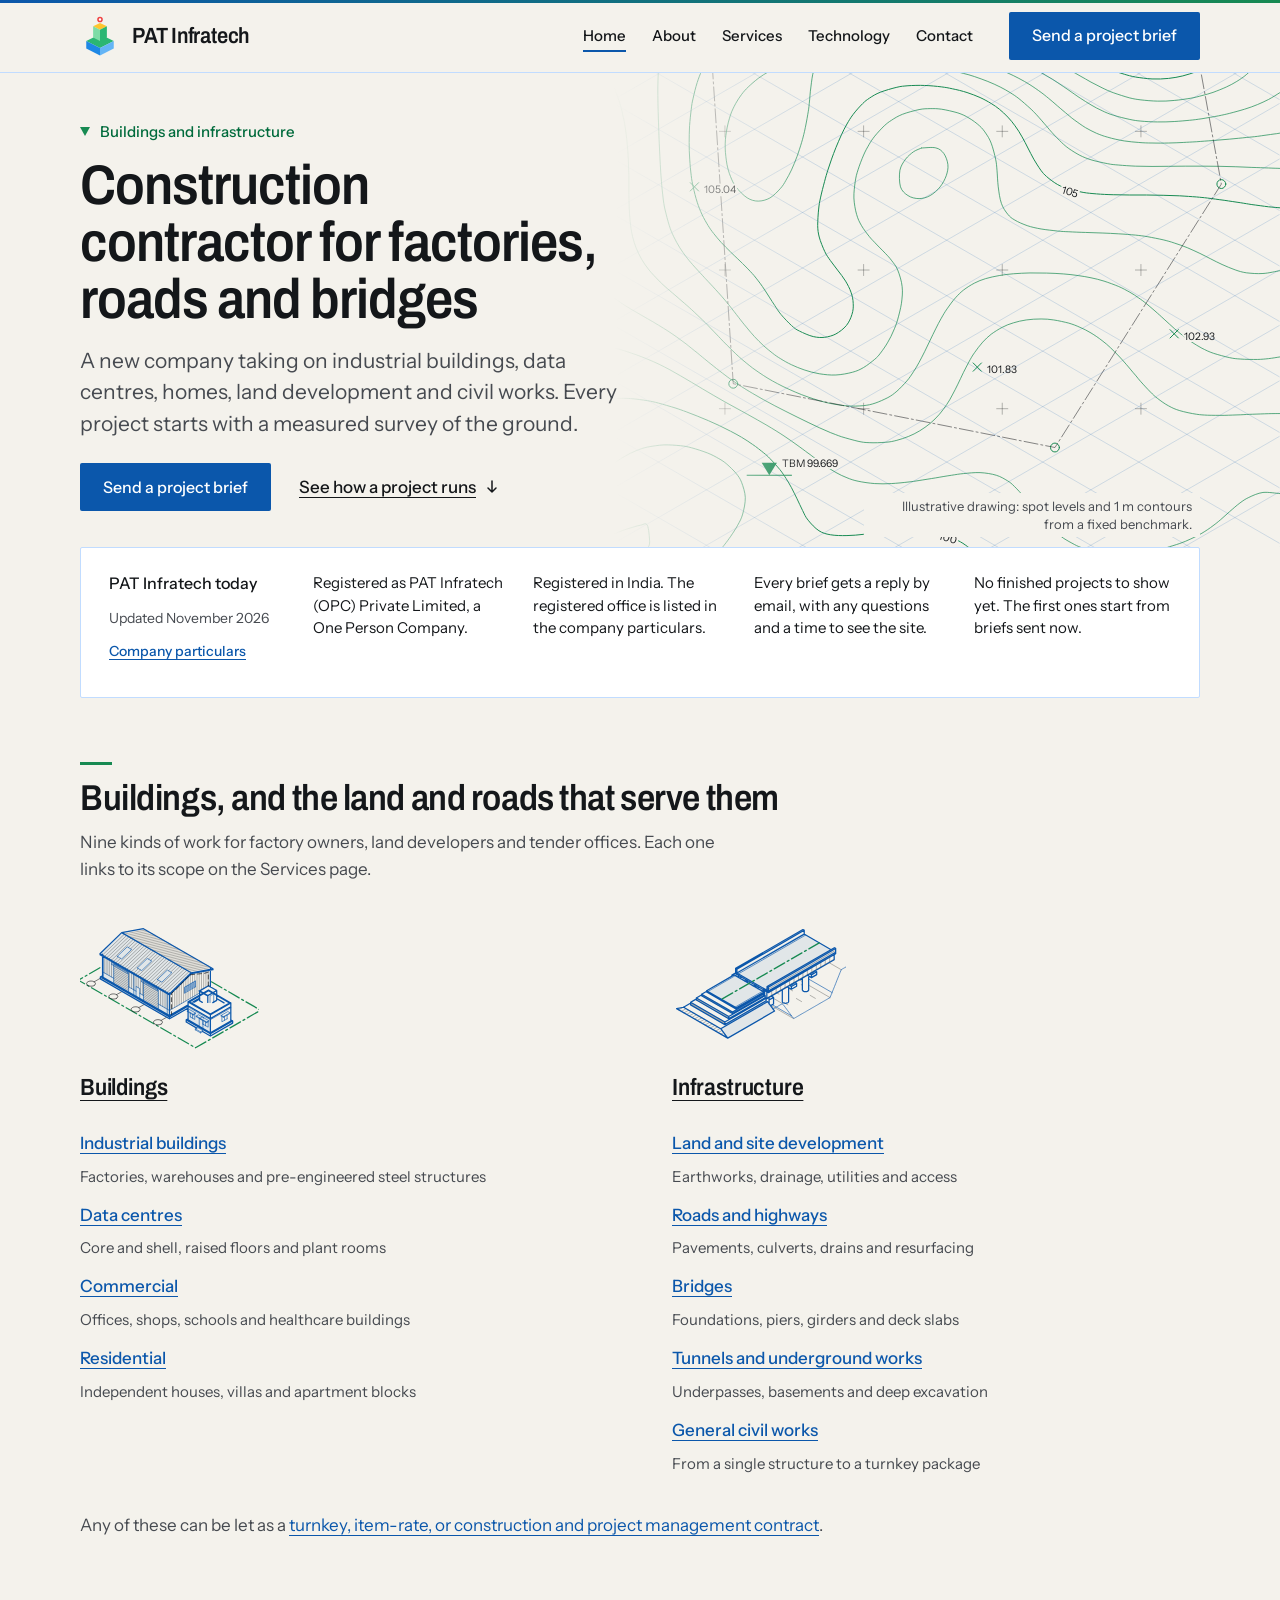
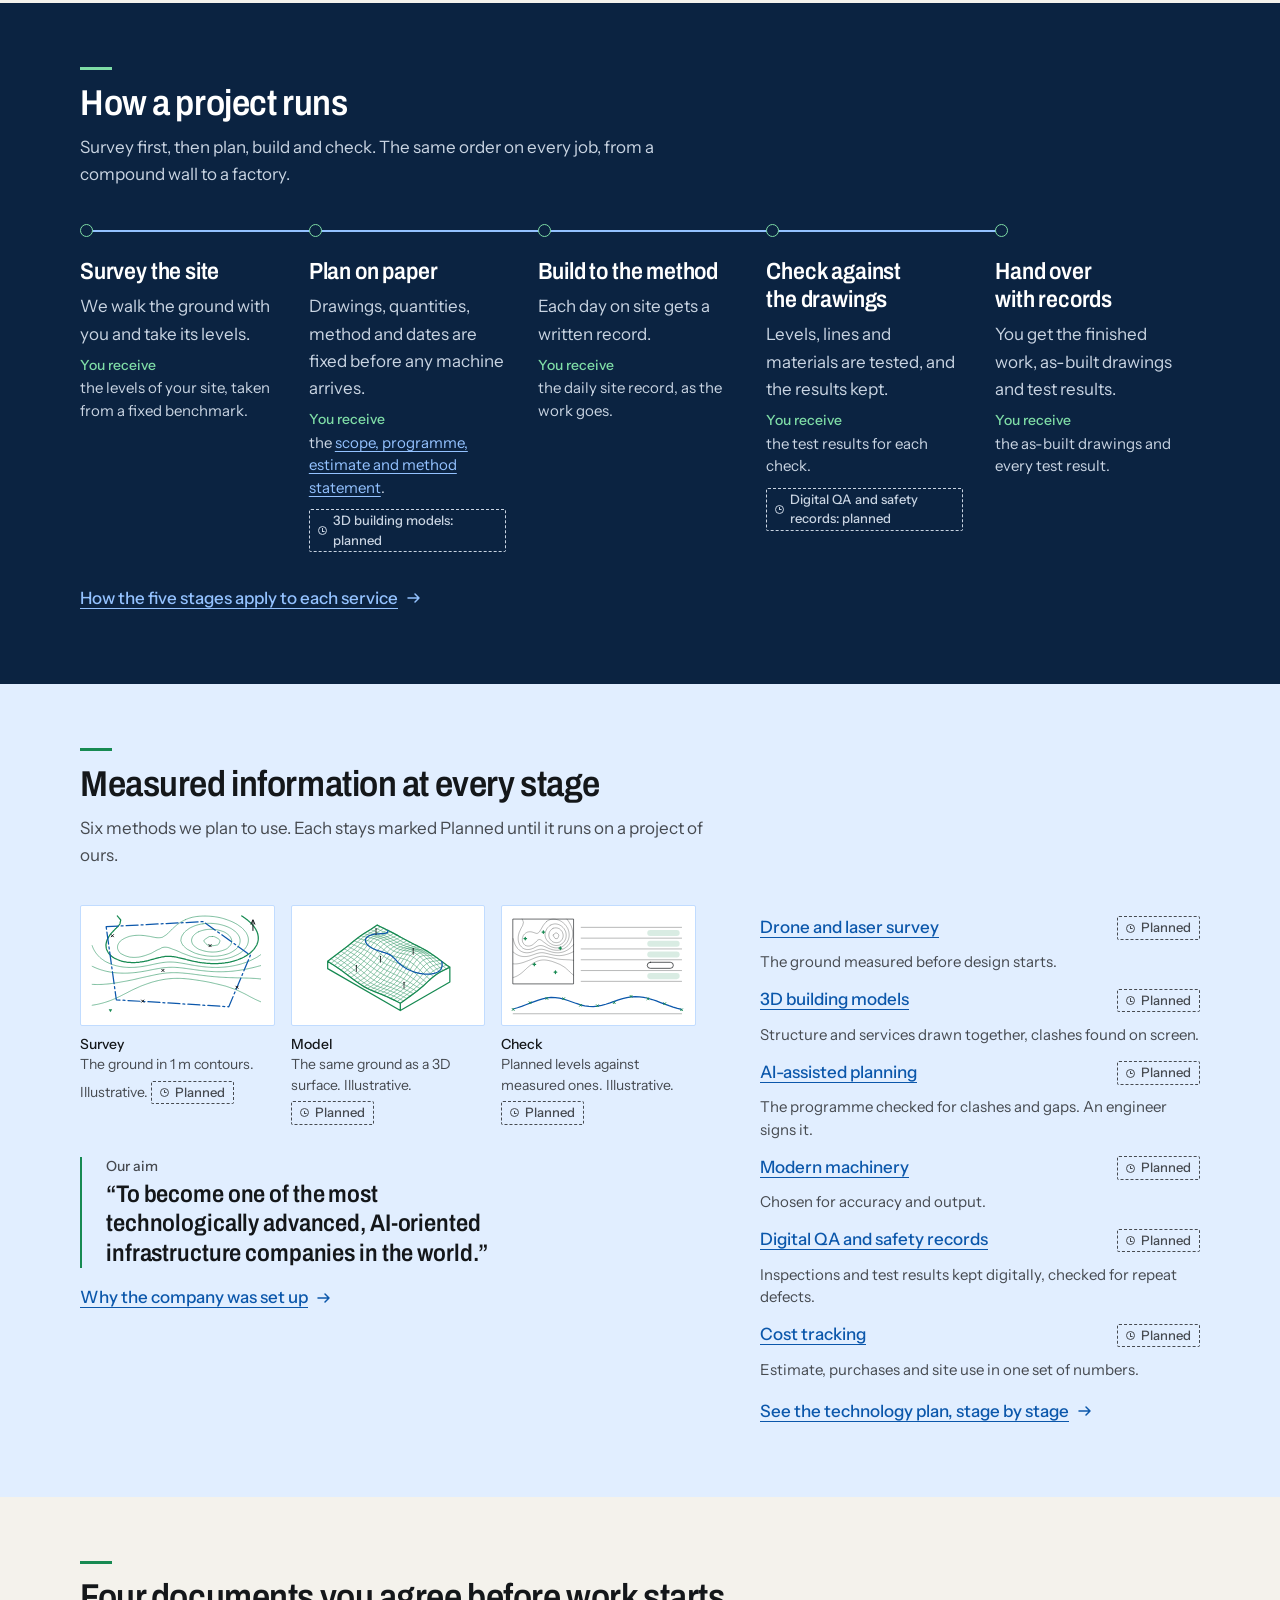
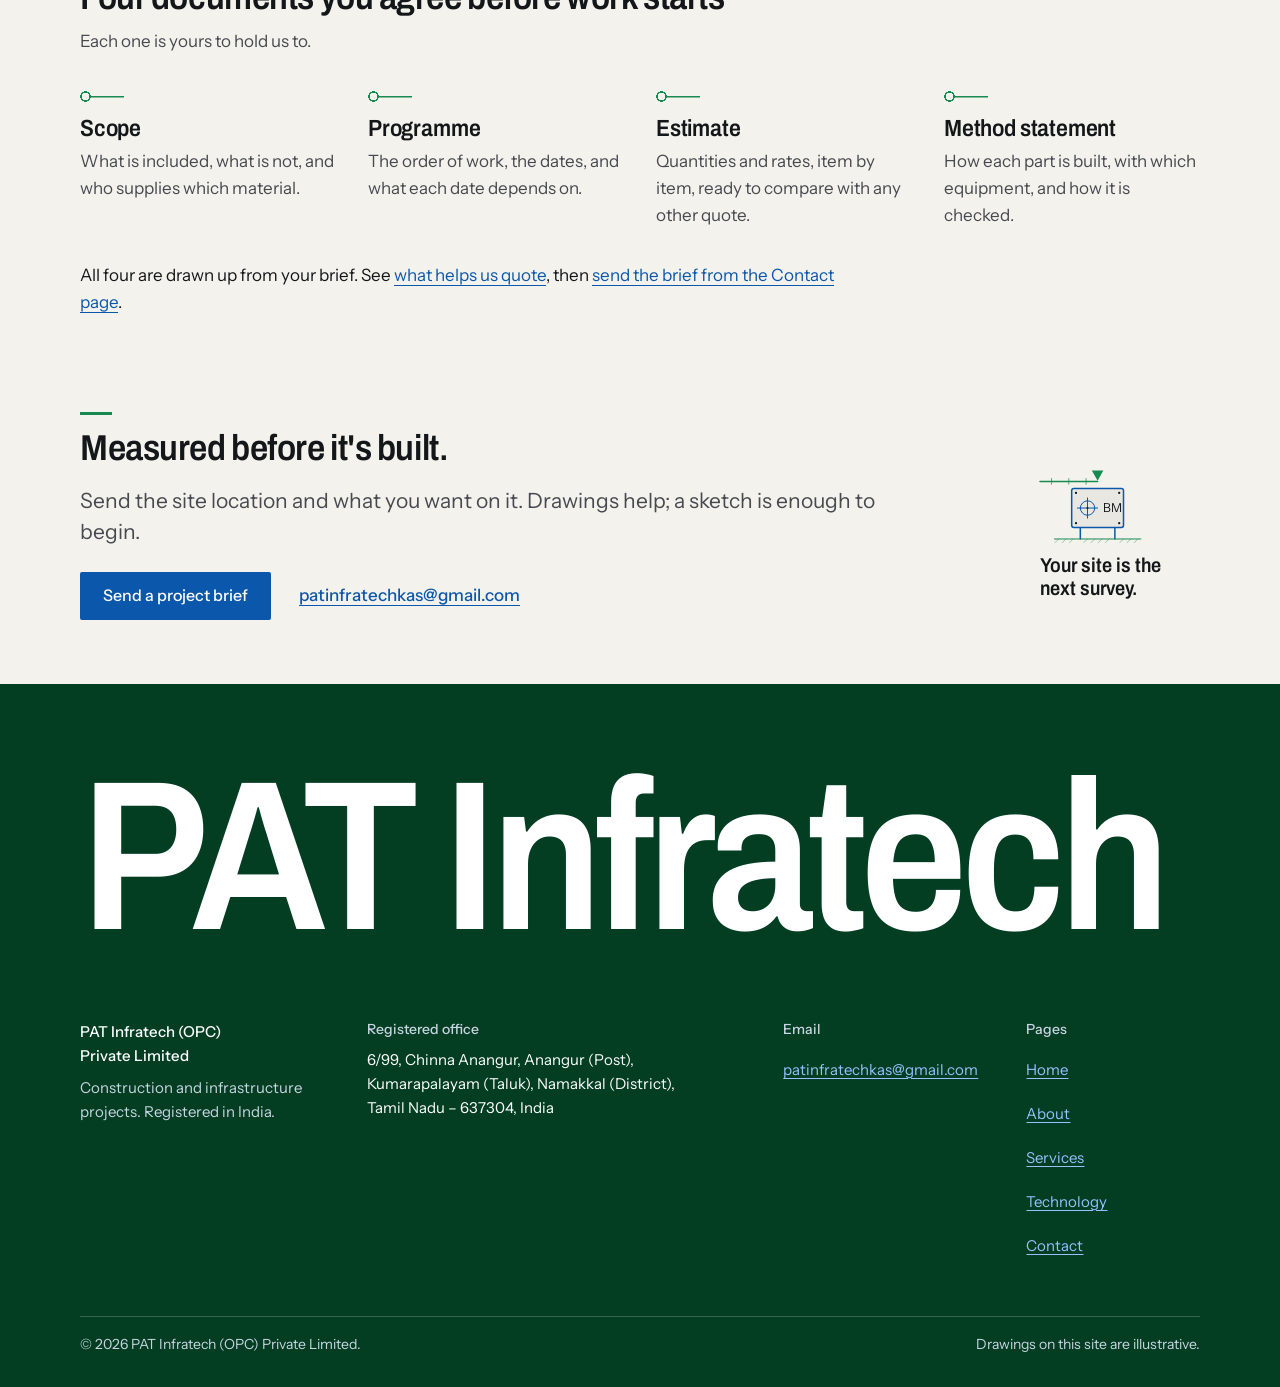
==== commit 9a816075: "feat: blue-green palette, global wording, founder details removed - Navy band, green footer, blue-to" ====
--- a/index.html
+++ b/index.html
@@ -3,24 +3,24 @@
 <head>
 <meta charset="utf-8">
 <meta name="viewport" content="width=device-width, initial-scale=1">
-<title>PAT Infratech | Construction and infrastructure, Namakkal District</title>
-<meta name="description" content="PAT Infratech is a new construction company in Namakkal District, Tamil Nadu, building factories, data centres, homes, roads, bridges and site works.">
+<title>PAT Infratech | Construction and infrastructure contractor</title>
+<meta name="description" content="PAT Infratech is a new company for construction and infrastructure projects: factories, data centres, homes, roads, bridges and site works.">
 <link rel="canonical" href="https://patinfratech.com/">
 <meta property="og:type" content="website">
 <meta property="og:site_name" content="PAT Infratech">
 <meta property="og:locale" content="en_IN">
-<meta property="og:title" content="PAT Infratech | Construction and infrastructure, Namakkal District">
-<meta property="og:description" content="PAT Infratech is a new construction company in Namakkal District, Tamil Nadu, building factories, data centres, homes, roads, bridges and site works.">
+<meta property="og:title" content="PAT Infratech | Construction and infrastructure contractor">
+<meta property="og:description" content="PAT Infratech is a new company for construction and infrastructure projects: factories, data centres, homes, roads, bridges and site works.">
 <meta property="og:url" content="https://patinfratech.com/">
 <meta name="theme-color" content="#F4F2EC">
 <link rel="icon" href="assets/favicon.svg?v=2" type="image/svg+xml">
 <link rel="preconnect" href="https://fonts.googleapis.com">
 <link rel="preconnect" href="https://fonts.gstatic.com" crossorigin>
 <link rel="stylesheet" href="https://fonts.googleapis.com/css2?family=Archivo:wdth,wght@87.5,600&amp;family=Instrument+Sans:wght@400;500&amp;display=swap">
-<link rel="stylesheet" href="css/style.css?v=3">
+<link rel="stylesheet" href="css/style.css?v=4">
 <script>document.documentElement.classList.add("js-early")</script>
-<script src="js/main.js?v=3" defer></script>
-<link rel="stylesheet" href="css/home.css?v=3">
+<script src="js/main.js?v=4" defer></script>
+<link rel="stylesheet" href="css/home.css?v=4">
 <script type="application/ld+json">
 {"@context":"https://schema.org","@type":"GeneralContractor","name":"PAT Infratech (OPC) Private Limited","alternateName":"PAT Infratech","url":"https://patinfratech.com","email":"patinfratechkas@gmail.com",
 "address":{"@type":"PostalAddress","streetAddress":"6/99, Chinna Anangur, Anangur (Post), Kumarapalayam (Taluk)","addressLocality":"Namakkal","addressRegion":"Tamil Nadu","postalCode":"637304","addressCountry":"IN"}}
@@ -126,7 +126,7 @@
   <g class="h-scan" aria-hidden="true">
     <path class="h-scan__grid" clip-path="url(#h-scan-clip)" d="M0 -600.0L480 -322.9M0 -323.0L480 -600.1M0 -560.0L480 -282.9M0 -283.0L480 -560.1M0 -520.0L480 -242.9M0 -243.0L480 -520.1M0 -480.0L480 -202.9M0 -203.0L480 -480.1M0 -440.0L480 -162.9M0 -163.0L480 -440.1M0 -400.0L480 -122.9M0 -123.0L480 -400.1M0 -360.0L480 -82.9M0 -83.0L480 -360.1M0 -320.0L480 -42.9M0 -43.0L480 -320.1M0 -280.0L480 -2.9M0 -3.0L480 -280.1M0 -240.0L480 37.1M0 37.0L480 -240.1M0 -200.0L480 77.1M0 77.0L480 -200.1M0 -160.0L480 117.1M0 117.0L480 -160.1M0 -120.0L480 157.1M0 157.0L480 -120.1M0 -80.0L480 197.1M0 197.0L480 -80.1M0 -40.0L480 237.1M0 237.0L480 -40.1M0 0.0L480 277.1M0 277.0L480 -0.1M0 40.0L480 317.1M0 317.0L480 39.9M0 80.0L480 357.1M0 357.0L480 79.9M0 120.0L480 397.1M0 397.0L480 119.9M0 160.0L480 437.1M0 437.0L480 159.9M0 200.0L480 477.1M0 477.0L480 199.9M0 240.0L480 517.1M0 517.0L480 239.9M0 280.0L480 557.1M0 557.0L480 279.9M0 320.0L480 597.1M0 597.0L480 319.9M0 360.0L480 637.1M0 637.0L480 359.9M0 400.0L480 677.1M0 677.0L480 399.9M0 440.0L480 717.1M0 717.0L480 439.9M0 480.0L480 757.1M0 757.0L480 479.9M0 520.0L480 797.1M0 797.0L480 519.9M0 560.0L480 837.1M0 837.0L480 559.9M0 600.0L480 877.1M0 877.0L480 599.9M0 640.0L480 917.1M0 917.0L480 639.9M0 680.0L480 957.1M0 957.0L480 679.9M0 720.0L480 997.1M0 997.0L480 719.9M0 760.0L480 1037.1M0 1037.0L480 759.9"/>
   </g>
-  <path class="mark" d="M106.5 539H117.5L112 548Z" fill="#D2461E" stroke="none" aria-hidden="true"/>
+  <path class="mark" d="M106.5 539H117.5L112 548Z" fill="currentColor" stroke="none" aria-hidden="true"/>
   <g class="note" aria-label="Temporary benchmark (TBM): a fixed point of known level, here 99.669 m. Every other level on the survey is measured from it." data-note="Temporary benchmark (TBM): a fixed point of known level, here 99.669 m. Every other level on the survey is measured from it."><circle class="note-hit" cx="112" cy="543" r="12" fill="transparent" stroke="none"/></g>
   <g class="note" aria-label="Spot level: the measured height of the ground at one point, here 106.62 m." data-note="Spot level: the measured height of the ground at one point, here 106.62 m."><circle class="note-hit" cx="196" cy="236" r="12" fill="transparent" stroke="none"/></g>
   <g class="note" aria-label="Contour line: joins points at the same ground height. Here the lines are one metre apart." data-note="Contour line: joins points at the same ground height. Here the lines are one metre apart."><circle class="note-hit" cx="328" cy="341" r="12" fill="transparent" stroke="none"/></g>
@@ -135,7 +135,7 @@
     <figcaption class="h-hero__cap">Illustrative drawing: spot levels and 1 m contours from a fixed benchmark.</figcaption>
   </figure>
   <div class="wrap h-hero__copy">
-    <p class="h-eyebrow">Namakkal District, Tamil Nadu</p>
+    <p class="h-eyebrow">Buildings and infrastructure</p>
     <h1 class="display" id="hero-h">Construction contractor for factories, roads and bridges</h1>
     <p class="lead">A new company taking on industrial buildings, data centres, homes, land development and civil works. Every project starts with a measured survey of the ground.</p>
     <div class="actions">
@@ -151,8 +151,8 @@
       <h2 class="h-today__title" id="today-h">PAT Infratech today</h2>
       <ul class="h-today__rows">
         <li>Registered as PAT Infratech (OPC) Private Limited, a One Person Company.</li>
-        <li>Registered office in Kumarapalayam Taluk, Namakkal District.</li>
-        <li>The founder reads every brief and runs the work, from site visit to handover.</li>
+        <li>Registered in India. The registered office is listed in the company particulars.</li>
+        <li>Every brief gets a reply by email, with any questions and a time to see the site.</li>
         <li>No finished projects to show yet. The first ones start from briefs sent now.</li>
       </ul>
       <p class="h-today__stamp">Updated November 2026 <a href="about.html#particulars">Company particulars</a></p>
@@ -266,7 +266,7 @@
         <ul class="h-figs" aria-label="What the planned methods produce, in three illustrative drawings">
           <li>
             <figure class="h-fig">
-<svg class="h-fig__art" viewBox="160 80 556 324" aria-hidden="true" focusable="false" fill="none" stroke="currentColor" stroke-width="1" stroke-linecap="round" stroke-linejoin="round" font-family="inherit" font-size="12">
+<svg class="h-fig__art v-art--terrain" viewBox="160 80 556 324" aria-hidden="true" focusable="false" fill="none" stroke="currentColor" stroke-width="1" stroke-linecap="round" stroke-linejoin="round" font-family="inherit" font-size="12">
   <g class="screen-state" data-state="contours">
     <g class="draw">
       <g stroke-opacity=".55"><path vector-effect="non-scaling-stroke" pathLength="1" d="M700 356.1L697.2 354.9L694.5 353.7L690.8 352.1L687.6 350.6L684.9 349.4L682.6 348.3L680.9 347.4L679.1 346.5L677.2 345.5L675.3 344.6L673.4 343.6L671.1 342.4L668.3 341L665 339.3L661.4 337.3L658.5 335.7L656.3 334.5L654.5 333.5L651.4 331.9L648.9 330.7L645.8 329.2L642.6 327.6L639.2 326L635.8 324.3L632.2 322.6L629.5 321.3L627.6 320.4L625.6 319.5L623.7 318.8L620.9 317.8L617.2 316.4L613.5 315.1L609.8 313.8L606.1 312.5L602.5 311.2L599.3 310.1L596.6 309.2L594.4 308.4L592.8 307.9L591 307.3L589.2 306.8L587.2 306.3L585.2 305.8L582.8 305.2L580 304.5L576.7 303.7L573 302.8L569.3 301.9L565.7 301L562 300.1L558.3 299.3L554.6 298.4L550.9 297.6L547.3 296.7L543.6 295.9L540.6 295.3L538.4 294.8L536.1 294.3L533 293.7L530.6 293.2L527.7 292.7L524.6 292.2L521.3 291.6L517.8 291L514.1 290.4L510.5 289.8L506.8 289.2L503.1 288.6L499.4 288.1L495.7 287.5L492 287L488.4 286.5L484.7 286L481 285.5L477.3 285.1L473.6 284.6L470 284.3L466.3 283.9L462.6 283.6L458.9 283.3L455.2 283.1L451.6 282.9L447.9 282.7L444.2 282.6L440.5 282.6L436.8 282.5L433.2 282.6L429.5 282.7L425.8 282.8L422.1 283L418.4 283.3L414.8 283.6L411.1 283.9L407.4 284.3L403.7 284.8L400 285.3L396.4 285.9L392.7 286.5L389 287.2L385.3 288L381.6 288.7L378 289.5L374.3 290.4L370.6 291.3L366.9 292.3L364.1 293L362.1 293.5L359.6 294.2L357.7 294.8L355.1 295.7L351.7 296.8L348.3 297.9L344.8 299.1L341.1 300.4L337.5 301.7L334.1 302.9L331.2 304L328.6 304.9L326.4 305.8L324.4 306.5L322.5 307.3L320.9 308L319.4 308.7L317.4 309.6L314.8 310.8L311.7 312.2L308 313.9L304.8 315.3L301.9 316.6L299.5 317.7L297.5 318.6L295.6 319.5L293.7 320.5L292 321.4L290.3 322.3L288.1 323.4L285.4 324.8L282.3 326.5L278.6 328.4L275.6 329.9L273.2 331.1L271.6 331.9L269.2 333L267.4 334L265.1 335.2L262.4 336.6L259.4 338.1L256.2 339.7L252.8 341.3L249.1 343.1L246.3 344.4L244.4 345.3L242 346.3L240.2 347.1L237.5 348.2L234.1 349.6L230.6 351.1L227 352.4L223.4 353.8L219.7 355.1L216.5 356.2L213.8 357.1L211.6 357.8L209.9 358.3L208.1 358.8L206.3 359.3L204.4 359.9L202.4 360.5L200 361.1L197.2 361.8L193.9 362.6L190.2 363.5L186.6 364.3L182.9 365L179.2 365.7L175.5 366.3L172.8 366.8L170.9 367.1L170 367.3M700 284.4L697.2 284.1L694.5 283.9L690.8 283.5L687.1 283.2L683.4 282.9L679.8 282.7L676.1 282.5L672.4 282.3L668.7 282.1L665 281.9L661.4 281.8L657.7 281.7L654 281.6L650.3 281.5L646.6 281.4L643.2 281.3L640.1 281.2L637.3 281.1L634.8 281.1L632.6 281L630.7 281L628.1 281L626.3 280.9L623.9 280.9L620.9 280.8L617.2 280.7L613.5 280.6L609.8 280.5L606.1 280.4L602.5 280.3L598.8 280.1L595.1 280L591.4 279.8L587.7 279.6L584.1 279.4L580.4 279.2L576.7 279L573 278.8L569.3 278.5L565.7 278.2L562 277.9L558.3 277.6L554.6 277.3L550.9 277L547.3 276.6L543.6 276.3L539.9 275.9L536.2 275.5L532.5 275.1L528.9 274.6L525.2 274.2L521.5 273.7L517.8 273.3L514.1 272.8L510.5 272.3L506.8 271.9L503.1 271.4L499.4 270.9L495.7 270.4L492 269.9L488.4 269.4L484.7 268.9L481.8 268.6L479.7 268.3L477.9 268.1L474.9 267.8L472.4 267.5L469.2 267.1L465.9 266.8L462.5 266.5L458.9 266.2L455.2 265.8L451.6 265.6L447.9 265.3L444.2 265.1L440.5 264.9L436.8 264.8L433.2 264.7L429.5 264.7L425.8 264.7L422.1 264.7L418.4 264.8L414.8 265L411.1 265.2L407.4 265.5L403.7 265.8L400 266.2L396.4 266.6L393.3 267L390.8 267.3L389 267.5L386.3 268L384.4 268.3L382.3 268.6L379.8 269.1L377 269.6L374 270.2L370.6 270.8L366.9 271.6L363.2 272.4L359.5 273.2L355.9 274L352.2 274.8L348.5 275.6L344.8 276.4L341.1 277.2L337.5 278L334.2 278.7L331.3 279.4L328.8 279.9L326.6 280.3L324.6 280.8L322.8 281.2L321.1 281.6L319.5 282L317.5 282.5L314.8 283.1L311.7 283.9L308 284.7L304.3 285.6L300.7 286.4L297 287.2L293.3 288L289.6 288.7L285.9 289.5L282.3 290.2L278.6 290.9L275 291.6L271.7 292.2L268.4 292.7L265.4 293.2L262.9 293.6L261.1 294L259.2 294.3L255.7 295L252.8 295.5L249.1 296.1L245.5 296.7L241.8 297.3L238.1 297.9L234.4 298.4L230.7 298.9L227 299.3L223.4 299.8L219.7 300.2L216 300.5L212.3 300.8L208.6 301.1L205 301.4L201.3 301.6L197.6 301.7L193.9 301.9L190.2 301.9L186.6 302L182.9 301.9L179.2 301.9L175.5 301.7L172.8 301.6L170.9 301.6L170 301.5M700 242.5L697.2 243.3L694.5 244L690.8 245L687.1 246L683.4 247L679.8 247.9L676.1 248.8L672.4 249.7L668.7 250.5L665 251.3L661.4 252.1L658 252.8L654.9 253.4L652.2 253.9L649.8 254.3L647.6 254.7L645.8 255.1L643 255.6L641.1 255.9L638.7 256.3L635.6 256.8L631.9 257.4L628.2 257.9L624.5 258.4L620.9 258.9L617.2 259.4L613.5 259.8L609.8 260.1L606.1 260.4L602.5 260.7L598.8 261L595.1 261.2L591.4 261.4L587.7 261.5L584.1 261.7L580.4 261.7L576.7 261.8L573 261.8L569.3 261.8L565.7 261.8L562 261.7L558.3 261.6L554.6 261.4L550.9 261.3L547.3 261.1L543.6 260.9L539.9 260.6L536.2 260.3L532.5 260L528.9 259.7L525.2 259.3L521.5 258.9L517.8 258.5L514.1 258.1L510.5 257.7L506.8 257.2L503.1 256.7L499.4 256.2L496.5 255.8L494.2 255.5L492 255.2L488.9 254.7L486.5 254.4L483.6 254L480.4 253.6L477.1 253.1L473.6 252.6L470 252.1L466.3 251.6L462.6 251.1L458.9 250.6L455.2 250.1L451.6 249.7L447.9 249.3L444.2 248.9L440.5 248.6L436.8 248.3L433.2 248.1L429.5 247.9L425.8 247.8L422.1 247.7L418.4 247.7L414.8 247.8L411.1 247.9L407.4 248.1L403.7 248.4L400 248.7L396.4 249.1L392.7 249.6L389 250L385.3 250.6L381.6 251.2L378 251.8L374.3 252.4L370.6 253.1L366.9 253.7L364.1 254.3L362.1 254.6L359.5 255.1L357.7 255.5L355.1 256L351.7 256.7L348.3 257.4L344.7 258.1L341.1 258.8L337.5 259.5L333.8 260.1L330.1 260.8L326.4 261.4L322.7 262L319.1 262.5L315.4 263L311.7 263.5L308 264L304.3 264.4L300.7 264.7L297 265.1L293.3 265.3L289.6 265.6L285.9 265.8L282.3 266L278.6 266.1L274.9 266.2L271.2 266.2L267.5 266.2L263.9 266.1L260.2 266L256.5 265.9L252.8 265.7L249.1 265.5L245.5 265.2L241.8 264.8L238.1 264.4L234.4 263.9L230.7 263.4L227 262.8L223.4 262.1L219.7 261.4L216 260.6L212.3 259.8L208.6 258.8L205 257.8L202 256.9L199.6 256.3L198 255.8L195.6 255L193.8 254.4L191.5 253.6L188.8 252.6L185.8 251.5L182.6 250.2L179.2 248.7L175.5 247.1L172.8 245.8L170.9 245L170 244.6M700 208.4L697.9 209.9L695.8 211.3L693 213.2L690.7 214.7L688.8 215.9L686.6 217.2L685 218L682.7 219.2L679.8 220.7L676.1 222.6L672.8 224.2L670 225.6L667.6 226.8L665.6 227.7L663.6 228.5L661.8 229.3L660 230L658.4 230.6L656.2 231.4L653.5 232.4L650.3 233.5L646.6 234.8L643 235.9L639.3 237.1L635.6 238.1L631.9 239.1L628.7 239.9L626 240.6L623.8 241.1L622.1 241.5L620.4 241.8L618.5 242.2L616.6 242.6L614.6 243L612.2 243.5L609.4 244L606.1 244.5L602.5 245.1L598.8 245.6L595.1 246.1L591.4 246.5L587.7 246.9L584.1 247.2L580.4 247.5L576.7 247.7L573 247.9L569.3 248L565.7 248.1L562 248.2L558.3 248.2L554.6 248.1L550.9 248.1L547.3 248L543.6 247.8L539.9 247.6L536.2 247.4L532.5 247.1L528.9 246.8L525.2 246.5L521.5 246.1L517.8 245.7L514.1 245.2L510.5 244.7L506.8 244.2L503.1 243.7L499.4 243.1L496.6 242.7L494.5 242.3L491.9 241.9L490 241.6L487.5 241.1L484.1 240.6L480.7 240L477.2 239.3L473.6 238.7L470 238L466.3 237.3L462.6 236.6L458.9 235.9L455.2 235.3L451.6 234.7L447.9 234.1L444.2 233.5L440.5 233L436.8 232.5L433.2 232.1L429.5 231.8L425.8 231.5L422.1 231.3L418.4 231.2L414.8 231.1L411.1 231.2L407.4 231.3L403.7 231.6L400 231.9L396.4 232.3L392.7 232.8L389 233.3L385.3 233.9L381.6 234.6L378 235.3L374.3 236L370.6 236.7L366.9 237.5L363.2 238.3L359.5 239.1L355.9 239.9L352.2 240.7L349.4 241.3L347.5 241.7L345.2 242.1L343.4 242.5L340.7 243L337.2 243.6L333.6 244.3L330.1 244.9L326.4 245.4L322.7 245.9L319.1 246.4L315.4 246.8L311.7 247.2L308 247.5L304.3 247.8L300.7 248L297 248.1L293.3 248.2L289.6 248.2L285.9 248.2L282.3 248L278.6 247.9L274.9 247.6L271.2 247.3L267.5 246.9L263.9 246.4L260.2 245.8L256.5 245.2L252.8 244.5L249.1 243.6L246.3 243L244.3 242.5L241.6 241.8L239.8 241.2L237.2 240.4L233.9 239.3L230.5 238L227 236.6L223.4 235.1L219.7 233.4L216.7 232L214.4 230.9L212.9 230.2L210.7 228.8L208.8 227.6L206.5 226L203.7 224L201.2 222.2L198.9 220.6L197 219.1L195.4 217.9L193.7 216.3L191.9 214.5L189.9 212.4L187.8 210L186.1 208L184.7 206.4L183.6 205.1L181.7 202.8L180.4 200.8L178.7 198.1L176.8 194.9L175.1 191.8L173.6 188.9L172.4 186.1L171.4 183.5L170.7 181.6L170 179.6M463.2 98L461.1 99L459.3 100L456.9 101.2L454 102.6L451.3 104.2L448.5 105.8L445.9 107.5L443.4 109.3L441.2 110.9L439.4 112.2L437.9 113.4L435.2 115.5L433.3 117.2L431 119.1L428.4 121.5L426.1 123.5L424.3 125.2L422.8 126.6L420.5 129.1L418.8 130.7L416.8 132.6L414.4 134.8L412.4 136.8L410.5 138.6L408.9 140.3L407.6 141.8L405.9 143.4L403.8 145L401.4 146.7L398.6 148.4L396.3 149.9L394.4 151.1L393.1 152L390.6 153.3L388.3 153.8L385.3 154.3L381.6 154.7L378 154.8L374.3 154.7L370.6 154.3L366.9 153.6L363.7 153L360.9 152.5L358.6 152L356.7 151.6L354.8 151.2L353 150.9L351.1 150.5L349.4 150.2L347.1 149.9L344.4 149.5L341.1 149L337.5 148.4L333.8 148L330.1 147.6L326.4 147.3L322.7 147.1L319.1 147L315.4 147L311.7 147.1L308 147.2L304.3 147.6L300.7 148L297 148.5L293.3 149.2L290.4 149.8L288.3 150.2L286.4 150.7L283.4 151.8L280.9 152.7L277.8 153.9L274.6 155.3L271.3 156.9L268 158.7L264.7 160.8L262.1 162.5L260.3 163.7L258.8 164.8L256.9 167.5L255.3 169.7L253.2 172.6L251.7 175.6L250.5 178.7L249.9 181.9L249.7 185.1L250 188.4L251 191.6L252.4 194.9L254.5 198.1L256.1 200.6L257.2 202.3L259.1 203.9L261 205L263.9 206.5L267.5 208.4L271.2 210.2L274.9 211.7L278.6 213L282.3 214.1L285.2 214.9L287.5 215.5L289.8 215.9L293 216.1L295.3 216.3L298.2 216.5L301.1 216.6L304 216.6L306.9 216.5L309.9 216.3L312.2 216.1L314.1 216L316.1 215.8L319.8 215.1L322.7 214.5L326.4 213.6L330.1 212.6L333.8 211.6L337.5 210.4L341.1 209.2L344.6 207.9L347.8 206.8L350.8 205.7L353.6 204.6L355.9 203.6L357.7 202.8L360 201.5L361.6 200.5L363.9 199.1L366.9 197.5L370.6 195.4L373.8 193.7L376.5 192.4L378.7 191.4L380.5 190.9L382.3 190.1L384.1 189.2L386 188.1L387.9 186.8L390.3 185.8L393.1 185.1L396.4 184.6L400 184.5L403.7 184.7L407.4 185.2L411.1 186.1L414.8 187.4L417.6 188.4L419.5 189.1L422 190.2L423.8 190.9L426.4 191.8L429.9 193L433.3 194.3L436.9 195.8L440.5 197.3L444.2 199L447.1 200.3L449.4 201.4L450.8 202.1L452.9 203L454.7 203.7L457.1 204.6L460 205.7L463.2 206.9L466.5 208.1L470 209.3L473.6 210.7L477.1 211.9L480.2 213L483.1 213.9L485.6 214.8L487.9 215.4L489.7 216L492.3 216.7L494 217.2L496.4 217.7L499.4 218.4L503.1 219.3L506.8 220.1L510.5 220.8L514.1 221.4L517.8 222.1L521.5 222.6L525.2 223.1L528.9 223.5L532.5 223.9L536.2 224.2L539.9 224.4L543.6 224.6L547.3 224.7L550.9 224.7L554.6 224.7L558.3 224.6L562 224.5L565.7 224.2L569.3 223.9L573 223.6L576.7 223.1L580.4 222.6L584.1 222L587.7 221.4L591.4 220.6L594.9 219.8L598.3 219L601.4 218.2L604.4 217.3L606.8 216.6L608.6 216L610.6 215.4L614.3 213.8L617.2 212.5L620.9 210.9L624.2 209.3L627.3 207.8L630 206.4L632.3 205L634.4 203.7L636.3 202.6L637.9 201.4L639.2 200.4L640.7 199L642.6 197.4L644.8 195.5L647.2 193.3L649.3 191.2L651.2 189.1L652.7 187L654 185.1L655.1 183.3L656.1 181.7L657 180.2L658.7 177.1L659.4 174.9L660.2 172.1L661 168.9L661.5 165.6L661.7 162.4L661.6 159.1L661.2 155.9L660.6 152.8L659.8 149.9L658.8 147.2L657.6 144.7L656.6 142.6L655.9 141L654.9 139.1L653.9 137.7L652.3 135.7L650.1 133.1L647.3 129.9L645.1 127.3L643.4 125.5L641.9 123.9L640.6 122.9L638.5 121.4L635.6 119.3L631.9 116.7L629.1 114.6L627.1 113.2L625.6 112.3L622.7 110.7L620.1 109.3L616.7 107.4L613.3 105.7L609.8 104.1L606.2 102.5L602.5 101.1L599.8 100.1L597.9 99.3L596 98.7L594.2 98L591.4 97.1L587.7 95.8L584.1 94.7L580.4 93.6L576.7 92.6L573 91.7L569.3 90.9L565.7 90.2L562 89.5L558.3 89L554.6 88.4L550.9 88L547.3 87.6L543.6 87.3L539.9 87L536.2 86.8L532.5 86.6L528.9 86.5L525.2 86.4L521.5 86.5L517.8 86.5L514.1 86.7L510.5 86.9L506.8 87.1L503.1 87.5L499.4 87.9L495.7 88.4L492 89L488.4 89.7L484.7 90.5L481 91.5L477.3 92.6L473.6 93.8L470 95.2L467 96.4L464.8 97.3L463.2 98M518.8 110.8L515.8 111.3L513.4 111.7L511.6 112L509.6 112.3L506 113.2L503.1 114L499.4 115L495.7 116.2L492 117.5L488.4 119L484.7 120.7L481.7 122L479.5 123.1L478 123.8L475.8 125.2L474 126.5L471.6 128.3L468.8 130.4L466.3 132.3L464.3 133.9L462.7 135.3L461.5 136.4L460 138L458.4 140.2L456.5 142.9L454.3 146.1L452.6 149.1L451.4 151.8L450.6 154.2L450.2 156.3L449.9 158.2L449.7 159.8L449.2 162.3L449.1 164.1L449.8 166.3L450.4 167.9L451.3 170.1L452.3 172.9L453.8 175.5L455.6 178.2L457.8 180.7L460.5 183.2L462.7 185.2L464.4 186.8L465.7 188L467.9 189.8L469.7 191L472.1 192.4L474.9 193.9L477.9 195.5L481.1 197.2L484.4 198.8L487.8 200.5L490.5 201.8L492.3 202.6L494.6 203.5L496.6 204.1L499.4 205L503.1 206.1L506.8 207.1L510.5 208.1L514.1 208.9L517.8 209.7L521.5 210.4L525.2 211.1L528.9 211.6L532.5 212.1L536.2 212.4L539.9 212.7L543.6 212.9L547.3 213L550.9 213L554.6 213L558.3 212.8L562 212.6L565.7 212.3L569.3 211.8L573 211.3L576.7 210.7L580.4 210L584.1 209.1L587.7 208.2L591.4 207.1L594.6 206.2L597.3 205.4L599.4 204.6L601 204L602.8 203.2L604.6 202.3L606.6 201.3L608.6 200.2L610.9 198.9L613.4 197.2L616.3 195.3L619.3 193.2L621.8 191.4L623.6 190L624.8 188.8L626.4 186.9L627.6 185.2L629.1 183.2L630.8 180.7L632.4 178L633.6 175.2L634.6 172.1L635.3 168.9L635.6 165.6L635.6 162.4L635.2 159.1L634.4 155.9L633.4 152.8L632.2 150L630.7 147.3L629 144.8L627.5 142.8L626.3 141.1L624.8 139.2L623.6 138L621.7 136.4L619.3 134.4L616.2 132.1L613.6 130.1L611.3 128.4L609.5 127.2L608 126.3L606.3 125.4L604.5 124.4L602.5 123.4L600.3 122.3L597.7 121.1L594.7 119.9L591.4 118.6L587.7 117.3L584.1 116.1L580.4 115.1L576.8 114.1L573.2 113.3L570.5 112.6L568.7 112.2L566.6 111.8L564.8 111.5L562 111.1L558.3 110.6L554.6 110.2L550.9 109.8L547.3 109.6L543.6 109.4L539.9 109.4L536.2 109.4L532.5 109.5L528.9 109.7L525.3 110L522 110.3L518.8 110.8M505.6 135.7L503.6 136.6L501.7 137.6L499.9 138.7L498.1 139.9L496.4 141.1L494.6 142.5L492.8 144.1L490.8 146L488.8 148L487 150.3L485.5 152.9L484.3 155.9L483.3 159.1L482.8 162.4L483 165.6L483.7 168.9L484.9 172.1L486.3 174.9L487.8 177.3L489.5 179.3L491.2 180.8L493.2 182.4L495.3 184L497.5 185.7L499.9 187.4L502.1 188.8L503.9 190L505.4 190.8L508.6 192.1L511.1 192.9L514.1 193.9L517.8 195.1L521.5 196.1L525.2 197L528.9 197.8L532.5 198.4L536.2 198.9L539.9 199.3L543.6 199.6L547.3 199.8L550.9 199.8L554.6 199.6L558.3 199.4L562 199L565.7 198.4L569.3 197.8L573 196.9L576.7 196L580.1 194.9L583.3 193.9L586.2 192.8L588.8 191.7L591 190.6L592.9 189.7L594.3 188.8L596.8 186.8L598.5 185.2L600.7 183.2L603.1 180.7L605.2 178L606.9 175.2L608.1 172.1L608.9 168.9L609.2 165.6L609 162.4L608.1 159.1L606.8 155.9L605.3 153L603.6 150.5L601.8 148.3L599.9 146.5L597.9 144.8L595.8 143.1L593.8 141.6L591.6 140.2L589.7 138.9L587.8 137.8L586.1 136.9L584.6 136.2L582.5 135.3L579.9 134.4L576.7 133.4L573 132.2L569.3 131.2L565.7 130.4L562 129.7L558.3 129.1L554.6 128.6L550.9 128.3L547.3 128.1L543.6 128.1L539.9 128.2L536.2 128.4L532.5 128.7L528.9 129.2L525.2 129.8L521.5 130.6L517.8 131.5L514.1 132.6L510.9 133.7L508 134.7L505.6 135.7M548 150.8L544.9 150.9L542.4 151L540.6 151L538.8 151.1L535.4 152.9L532.5 154.8L528.9 157.2L525.9 159.2L523.8 160.9L522.4 162.1L521.6 163.7L521.9 165.6L523.4 168.1L524.7 169.7L526.3 171.6L528.2 173.8L530.1 175.5L532 176.9L533.8 177.8L535.5 178.3L537.7 178.8L540.4 179.2L543.6 179.4L547.3 179.6L550.9 179.6L554.4 179.3L557.8 178.8L561.2 178.1L563.8 177.5L565.6 177L567.6 175.3L568.5 173.7L569.7 171.4L571.2 168.4L571.9 165.8L571.9 163.6L571.2 161.6L569.7 160.1L567.8 158.5L565.3 156.9L562.4 155.2L559.1 153.5L556.5 152.2L554.6 151.4L552.2 150.8L550.5 150.8L548 150.8"/></g>
@@ -284,7 +284,7 @@
           </li>
           <li>
             <figure class="h-fig">
-<svg class="h-fig__art" viewBox="160 80 556 324" aria-hidden="true" focusable="false" fill="none" stroke="currentColor" stroke-width="1" stroke-linecap="round" stroke-linejoin="round" font-family="inherit" font-size="12">
+<svg class="h-fig__art v-art--terrain" viewBox="160 80 556 324" aria-hidden="true" focusable="false" fill="none" stroke="currentColor" stroke-width="1" stroke-linecap="round" stroke-linejoin="round" font-family="inherit" font-size="12">
   <g class="screen-state" data-state="mesh">
     <g class="draw">
       <g stroke-opacity=".45"><path vector-effect="non-scaling-stroke" pathLength="1" d="M403 114.9L392.6 122L382.2 128.8L371.8 135.2L361.4 141.6L351 148.5L340.6 156.1L330.3 164.4L319.9 172.9L309.5 181.3L299.1 189.3L288.7 197.2L278.3 205.1L267.9 213L257.5 220.9L247.1 228.9M413.4 120L403 126.9L392.6 133.3L382.2 139.1L371.8 144.8L361.4 151.3L351 159.2L340.6 168.3L330.3 177.7L319.9 186.7L309.5 195.2L299.1 203.3L288.7 211.4L278.3 219.4L267.9 227.4L257.5 235.5M423.8 125.1L413.4 131.8L403 137.7L392.6 142.7L382.2 147.4L371.8 153.4L361.4 161.6L351 171.7L340.6 182.3L330.3 192.2L319.9 201.2L309.5 209.7L299.1 217.9L288.7 226.1L278.3 234.2L267.9 242.3M434.2 130.2L423.8 136.7L413.4 142L403 146L392.6 149.7L382.2 155.2L371.8 163.7L361.4 175L351 186.9L340.6 197.9L330.3 207.5L319.9 216.4L309.5 224.8L299.1 233.1L288.7 241.2L278.3 249.3M444.6 135.5L434.2 141.8L423.8 146.6L413.4 149.8L403 152.5L392.6 157.4L382.2 166.4L371.8 178.7L361.4 191.9L351 203.8L340.6 214.2L330.3 223.4L319.9 232.1L309.5 240.5L299.1 248.6L288.7 256.6M455 140.9L444.6 147.1L434.2 151.6L423.8 154.2L413.4 156.5L403 161.2L392.6 170.5L382.2 183.5L371.8 197.6L361.4 210.3L351 221.2L340.6 230.9L330.3 239.9L319.9 248.3L309.5 256.3L299.1 264.1M465.4 146.5L455 152.6L444.6 157.1L434.2 159.7L423.8 162L413.4 166.8L403 176.4L392.6 189.8L382.2 204.2L371.8 217.3L361.4 228.6L351 238.7L340.6 248L330.3 256.6L319.9 264.4L309.5 271.8M475.7 152.2L465.4 158.4L455 163L444.6 166L434.2 168.9L423.8 174.3L413.4 184L403 197.3L392.6 211.5L382.2 224.7L371.8 236.4L361.4 246.9L351 256.5L340.6 265.1L330.3 272.7L319.9 279.6M486.1 157.9L475.7 164L465.4 168.9L455 172.5L444.6 176.3L434.2 182.5L423.8 192.4L413.4 205.4L403 219.2L392.6 232.3L382.2 244.2L371.8 255.1L361.4 265.1L351 273.7L340.6 281L330.3 287.4M496.5 163.6L486.1 169.5L475.7 174.3L465.4 178.5L455 183.2L444.6 190.3L434.2 200.5L423.8 213.3L413.4 226.8L403 239.7L392.6 251.9L382.2 263.2L371.8 273.4L361.4 282.1L351 289.1L340.6 295M506.9 169L496.5 174.4L486.1 178.9L475.7 183.3L465.4 188.7L455 196.5L444.6 207.3L434.2 220.2L423.8 233.6L413.4 246.7L403 259.1L392.6 270.7L382.2 281.1L371.8 289.8L361.4 296.5L351 302.1M517.3 174.3L506.9 178.9L496.5 182.7L486.1 186.6L475.7 192.3L465.4 200.8L455 212.4L444.6 225.8L434.2 239.6L423.8 253L413.4 265.6L403 277.4L392.6 287.9L382.2 296.5L371.8 303.1L361.4 308.5M527.7 179.5L517.3 183.1L506.9 185.7L496.5 188.9L486.1 194.4L475.7 203.5L465.4 215.9L455 230.2L444.6 244.8L434.2 258.6L423.8 271.5L413.4 283.3L403 293.7L392.6 302.2L382.2 308.8L371.8 314.1M538.1 184.7L527.7 187.1L517.3 188.5L506.9 190.7L496.5 195.9L486.1 205.3L475.7 218.6L465.4 233.9L455 249.4L444.6 263.7L434.2 276.7L423.8 288.4L413.4 298.6L403 306.9L392.6 313.6L382.2 319.1M548.5 190.2L538.1 191.6L527.7 191.8L517.3 193.1L506.9 197.8L496.5 207.4L486.1 221.4L475.7 237.7L465.4 253.8L455 268.6L444.6 281.5L434.2 292.9L423.8 302.8L413.4 311L403 317.7L392.6 323.5M558.9 196.1L548.5 196.8L538.1 196.3L527.7 196.8L517.3 201.1L506.9 210.8L496.5 225.3L486.1 242.1L475.7 258.6L465.4 273.5L455 286.2L444.6 297.2L434.2 306.6L423.8 314.7L413.4 321.5L403 327.7M569.3 202.6L558.9 203.1L548.5 202.2L538.1 202.5L527.7 206.7L517.3 216.3L506.9 230.8L496.5 247.6L486.1 264.1L475.7 278.6L465.4 290.9L455 301.4L444.6 310.5L434.2 318.4L423.8 325.4L413.4 331.9M579.7 209.7L569.3 210.4L558.9 209.9L548.5 210.4L538.1 214.6L527.7 224.1L517.3 238.1L506.9 254.3L496.5 270.2L486.1 284.2L475.7 295.9L465.4 305.8L455 314.5L444.6 322.3L434.2 329.4L423.8 336.1M590.1 217.2L579.7 218.7L569.3 218.9L558.9 220.1L548.5 224.7L538.1 233.8L527.7 247L517.3 262.2L506.9 277L496.5 290.1L486.1 301.1L475.7 310.5L465.4 318.8L455 326.5L444.6 333.7L434.2 340.6M600.4 225L590.1 227.4L579.7 228.9L569.3 231.1L558.9 236L548.5 244.8L538.1 257L527.7 270.8L517.3 284.3L506.9 296.2L496.5 306.5L486.1 315.4L475.7 323.4L465.4 331L455 338.2L444.6 345.4M610.8 232.8L600.4 236.3L590.1 239L579.7 242.3L569.3 247.8L558.9 256.2L548.5 267.3L538.1 279.6L527.7 291.6L517.3 302.5L506.9 312L496.5 320.4L486.1 328.3L475.7 335.8L465.4 343.1L455 350.4M621.2 240.3L610.8 244.8L600.4 248.8L590.1 253.2L579.7 259.1L569.3 267.2L558.9 277.2L548.5 288.1L538.1 298.8L527.7 308.6L517.3 317.5L506.9 325.6L496.5 333.3L486.1 340.8L475.7 348.2L465.4 355.6M631.6 247.3L621.2 252.8L610.8 257.8L600.4 263.1L590.1 269.5L579.7 277.3L569.3 286.4L558.9 296.1L548.5 305.7L538.1 314.7L527.7 323L517.3 330.9L506.9 338.5L496.5 346L486.1 353.5L475.7 361M403 114.9L413.4 120L423.8 125.1L434.2 130.2L444.6 135.5L455 140.9L465.4 146.5L475.7 152.2L486.1 157.9L496.5 163.6L506.9 169L517.3 174.3L527.7 179.5L538.1 184.7L548.5 190.2L558.9 196.1L569.3 202.6L579.7 209.7L590.1 217.2L600.4 225L610.8 232.8L621.2 240.3L631.6 247.3M392.6 122L403 126.9L413.4 131.8L423.8 136.7L434.2 141.8L444.6 147.1L455 152.6L465.4 158.4L475.7 164L486.1 169.5L496.5 174.4L506.9 178.9L517.3 183.1L527.7 187.1L538.1 191.6L548.5 196.8L558.9 203.1L569.3 210.4L579.7 218.7L590.1 227.4L600.4 236.3L610.8 244.8L621.2 252.8M382.2 128.8L392.6 133.3L403 137.7L413.4 142L423.8 146.6L434.2 151.6L444.6 157.1L455 163L465.4 168.9L475.7 174.3L486.1 178.9L496.5 182.7L506.9 185.7L517.3 188.5L527.7 191.8L538.1 196.3L548.5 202.2L558.9 209.9L569.3 218.9L579.7 228.9L590.1 239L600.4 248.8L610.8 257.8M371.8 135.2L382.2 139.1L392.6 142.7L403 146L413.4 149.8L423.8 154.2L434.2 159.7L444.6 166L455 172.5L465.4 178.5L475.7 183.3L486.1 186.6L496.5 188.9L506.9 190.7L517.3 193.1L527.7 196.8L538.1 202.5L548.5 210.4L558.9 220.1L569.3 231.1L579.7 242.3L590.1 253.2L600.4 263.1M361.4 141.6L371.8 144.8L382.2 147.4L392.6 149.7L403 152.5L413.4 156.5L423.8 162L434.2 168.9L444.6 176.3L455 183.2L465.4 188.7L475.7 192.3L486.1 194.4L496.5 195.9L506.9 197.8L517.3 201.1L527.7 206.7L538.1 214.6L548.5 224.7L558.9 236L569.3 247.8L579.7 259.1L590.1 269.5M351 148.5L361.4 151.3L371.8 153.4L382.2 155.2L392.6 157.4L403 161.2L413.4 166.8L423.8 174.3L434.2 182.5L444.6 190.3L455 196.5L465.4 200.8L475.7 203.5L486.1 205.3L496.5 207.4L506.9 210.8L517.3 216.3L527.7 224.1L538.1 233.8L548.5 244.8L558.9 256.2L569.3 267.2L579.7 277.3M340.6 156.1L351 159.2L361.4 161.6L371.8 163.7L382.2 166.4L392.6 170.5L403 176.4L413.4 184L423.8 192.4L434.2 200.5L444.6 207.3L455 212.4L465.4 215.9L475.7 218.6L486.1 221.4L496.5 225.3L506.9 230.8L517.3 238.1L527.7 247L538.1 257L548.5 267.3L558.9 277.2L569.3 286.4M330.3 164.4L340.6 168.3L351 171.7L361.4 175L371.8 178.7L382.2 183.5L392.6 189.8L403 197.3L413.4 205.4L423.8 213.3L434.2 220.2L444.6 225.8L455 230.2L465.4 233.9L475.7 237.7L486.1 242.1L496.5 247.6L506.9 254.3L517.3 262.2L527.7 270.8L538.1 279.6L548.5 288.1L558.9 296.1M319.9 172.9L330.3 177.7L340.6 182.3L351 186.9L361.4 191.9L371.8 197.6L382.2 204.2L392.6 211.5L403 219.2L413.4 226.8L423.8 233.6L434.2 239.6L444.6 244.8L455 249.4L465.4 253.8L475.7 258.6L486.1 264.1L496.5 270.2L506.9 277L517.3 284.3L527.7 291.6L538.1 298.8L548.5 305.7M309.5 181.3L319.9 186.7L330.3 192.2L340.6 197.9L351 203.8L361.4 210.3L371.8 217.3L382.2 224.7L392.6 232.3L403 239.7L413.4 246.7L423.8 253L434.2 258.6L444.6 263.7L455 268.6L465.4 273.5L475.7 278.6L486.1 284.2L496.5 290.1L506.9 296.2L517.3 302.5L527.7 308.6L538.1 314.7M299.1 189.3L309.5 195.2L319.9 201.2L330.3 207.5L340.6 214.2L351 221.2L361.4 228.6L371.8 236.4L382.2 244.2L392.6 251.9L403 259.1L413.4 265.6L423.8 271.5L434.2 276.7L444.6 281.5L455 286.2L465.4 290.9L475.7 295.9L486.1 301.1L496.5 306.5L506.9 312L517.3 317.5L527.7 323M288.7 197.2L299.1 203.3L309.5 209.7L319.9 216.4L330.3 223.4L340.6 230.9L351 238.7L361.4 246.9L371.8 255.1L382.2 263.2L392.6 270.7L403 277.4L413.4 283.3L423.8 288.4L434.2 292.9L444.6 297.2L455 301.4L465.4 305.8L475.7 310.5L486.1 315.4L496.5 320.4L506.9 325.6L517.3 330.9M278.3 205.1L288.7 211.4L299.1 217.9L309.5 224.8L319.9 232.1L330.3 239.9L340.6 248L351 256.5L361.4 265.1L371.8 273.4L382.2 281.1L392.6 287.9L403 293.7L413.4 298.6L423.8 302.8L434.2 306.6L444.6 310.5L455 314.5L465.4 318.8L475.7 323.4L486.1 328.3L496.5 333.3L506.9 338.5M267.9 213L278.3 219.4L288.7 226.1L299.1 233.1L309.5 240.5L319.9 248.3L330.3 256.6L340.6 265.1L351 273.7L361.4 282.1L371.8 289.8L382.2 296.5L392.6 302.2L403 306.9L413.4 311L423.8 314.7L434.2 318.4L444.6 322.3L455 326.5L465.4 331L475.7 335.8L486.1 340.8L496.5 346M257.5 220.9L267.9 227.4L278.3 234.2L288.7 241.2L299.1 248.6L309.5 256.3L319.9 264.4L330.3 272.7L340.6 281L351 289.1L361.4 296.5L371.8 303.1L382.2 308.8L392.6 313.6L403 317.7L413.4 321.5L423.8 325.4L434.2 329.4L444.6 333.7L455 338.2L465.4 343.1L475.7 348.2L486.1 353.5M247.1 228.9L257.5 235.5L267.9 242.3L278.3 249.3L288.7 256.6L299.1 264.1L309.5 271.8L319.9 279.6L330.3 287.4L340.6 295L351 302.1L361.4 308.5L371.8 314.1L382.2 319.1L392.6 323.5L403 327.7L413.4 331.9L423.8 336.1L434.2 340.6L444.6 345.4L455 350.4L465.4 355.6L475.7 361"/></g>
@@ -304,7 +304,7 @@
   <g class="screen-state" data-state="check">
     <g stroke-opacity=".3"><path vector-effect="non-scaling-stroke" d="M360 272.6L357.5 270.6L355.9 269.2L353.7 267.5L351.3 265.2L349.7 263.7L347.3 261.4L345.3 259.4L343.6 257.8L341.4 255.8L338.6 253.4L337 251.9L334.9 250L332.8 248.4L330.4 246.8L327.5 244.9L324.4 243L321.5 241.3L319.1 239.8L317.3 238.8L314.6 237.7L311.7 236.5L308.5 235.3L305.4 234L302.2 232.8L299 231.6L295.9 230.5L292.8 229.4L290.8 228.7L288 228L284.8 227.2L281.6 226.5L278.5 225.9L275.3 225.3L272.1 224.9L269 224.7L265.8 224.6L262.6 224.7L259.5 225L256.3 225.5L253.1 226.2L250 227.1L247.2 228L245.2 228.7L243.3 229.6L240.4 231.1L237.3 232.7L234.1 234.5L231 236.4L228.4 238.1L226.6 239.3L224.6 240.9L223 242.2L221.5 243.4L218.4 245.9L215.8 248.1L214 249.7L212 251.6L210.4 253.1L208.9 254.5L206.4 256.8L204.4 258.6L202.4 260.5L200.6 262.1L197.7 264.6L195 266.8L192.9 268.4L191.2 269.6L189.1 271.1L186.6 272.6L183.5 274.5L180.3 276L177.2 277.4L174.3 278.5L172 279.3L170 279.9M360 225.8L357.6 225.4L354.5 225L351.3 224.7L348.1 224.4L345 224.2L341.8 224.1L338.6 224L335.5 223.9L332.3 223.7L329.1 223.6L326 223.4L322.8 223.1L319.6 222.8L316.5 222.5L313.3 222L310.1 221.5L307 221L303.8 220.4L300.6 219.7L297.8 219L295.7 218.5L293.3 218L290.8 217.5L288 216.9L284.8 216.2L281.6 215.5L278.5 214.8L275.3 214.2L272.1 213.7L269 213.2L265.8 213L262.6 212.9L259.5 213L256.3 213.3L253.1 213.8L250 214.5L246.8 215.3L243.6 216.3L240.7 217.3L238.3 218.1L236 219.1L233.7 220L231 221.2L227.8 222.6L224.6 223.9L221.5 225.2L218.3 226.4L215.4 227.5L213.5 228.2L211.4 228.9L209.5 229.7L207.1 230.6L204 231.7L200.9 232.8L197.7 233.7L194.5 234.6L191.4 235.3L188.2 236L185 236.5L181.9 236.9L178.7 237.1L175.5 237.2L172.4 237L170 236.9M360 198.3L357.6 199.5L354.5 201.1L351.3 202.5L348.1 203.9L345 205.1L341.8 206.2L338.7 207.1L336 207.9L333.5 208.5L330.7 209.2L327.5 209.8L324.4 210.3L321.2 210.7L318 210.9L314.9 211L311.7 210.9L308.5 210.8L305.4 210.5L302.2 210.1L299 209.6L296.2 209.1L293.9 208.6L291.5 208.1L289.3 207.6L286.4 206.9L283.2 206.1L280 205.3L276.9 204.5L273.7 203.7L270.5 203L267.4 202.4L264.2 202L261 201.8L257.9 201.8L254.7 202.1L251.5 202.6L248.4 203.4L245.2 204.2L242 205.2L238.9 206.3L235.7 207.4L233.8 208.1L231 209L227.8 210.1L224.6 211.1L221.5 212L218.3 212.7L215.1 213.3L212 213.7L208.8 213.9L205.6 214L202.5 213.9L199.3 213.6L196.1 213.1L193 212.4L189.8 211.4L186.6 210.2L183.8 208.9L182 208L180 206.9L177 205.1L174 202.9L172.4 201.6L170.4 200L170 199.7M360 176.1L358 178.6L355.7 181.1L353.1 183.7L350.6 186.1L348.8 187.7L347.2 189L345 190.5L341.8 192.7L338.6 194.5L335.6 196.1L333.3 197.1L330.8 198.1L328.5 199L326 199.8L322.8 200.6L319.6 201.2L316.5 201.7L313.3 202L310.1 202.1L307 202L303.8 201.8L300.6 201.5L297.5 201L294.3 200.3L291.2 199.6L288.6 198.9L286.4 198.2L283.9 197.5L281.6 196.7L278.5 195.7L275.3 194.6L272.1 193.6L269 192.6L265.8 191.8L262.6 191.3L259.5 191L256.3 191L253.1 191.3L250 191.9L246.8 192.8L243.6 193.9L240.5 195.1L237.3 196.4L234.5 197.4L231.9 198.4L229.3 199.3L226.2 200.2L223 201L219.9 201.6L216.7 201.9L213.5 202.1L210.4 202L207.2 201.6L204 201L201 200.1L198.1 198.9L196.2 198.1L194.2 197L191.4 195.1L188.3 192.7L186.8 191.4L185.3 189.9L183.4 188L181.5 185.4L180.4 183.6L178.8 181.2L177.6 179.4L176.4 177.4L175.6 175.4L174.8 173.5L173.8 171.1L172.9 168.6L172.1 166.2L171.4 163.7L170.9 161.2L170.1 158.1L170 157.5M198.4 96L199.6 99L200.5 101L201.6 104L202.3 105.9L201.7 108.6L201 111.5L200.5 113.5L199.9 115.4L199.1 117.3L198.2 119.2L197 121L195.4 123.8L194.1 126.7L192.4 130.4L191.2 133L190.3 135L189.3 137.2L188.5 139.6L187.4 143.6L186.8 145.9L186.4 148.3L186 150.8L185.8 153.4L185.7 155.9L185.7 158.5L185.9 161L186.2 163.6L186.6 165.9L187 167.9L188.1 171.1L189.2 173.7L190.2 176L191.6 178.4L193.7 181L196.1 183.6L198.7 186L200.6 187.6L202.8 188.8L205.6 190L208.8 191L212 191.6L215.1 191.9L218.3 191.8L221.5 191.4L224.6 190.8L227.8 189.9L231 188.7L233 188L235.8 186.6L238.9 184.9L242 183.3L245.2 181.8L248.4 180.6L251.5 179.7L254.7 179.3L257.9 179.3L261 179.7L264.2 180.5L267.4 181.7L270.5 183L273.7 184.5L276.7 185.9L278.8 186.9L281.1 188L283.8 189.1L286.4 190L289.5 191.1L292.7 192.1L295.9 192.9L299 193.5L302.2 193.9L305.4 194.1L308.5 194.2L311.7 194L314.9 193.7L318 193.1L321.2 192.3L324.4 191.2L327.4 190L329.6 189L332.1 187.6L334.5 186L337 184.1L338.6 182.8L341.2 180.6L343.1 178.8L344.7 177L346.2 175L347.9 172.6L349.8 169.7L351.5 166.6L352.8 163.6L353.9 161L354.8 158.8L355.7 155.5L356.2 153.4L356.6 150.8L357 148.3L357.3 145.7L357.4 143.2L357.4 140.6L357.3 138.1L357.1 135.5L356.8 133L356.3 130.4L355.8 128.2L355.4 126.2L354.4 123.1L353.5 120.4L352.6 118.1L351.2 115.1L350.2 113.2L349.1 111L347.4 108L346.2 106L344.3 103.3L343 101.3L340.9 98.4L339.2 96.4L338.8 96M275.7 103.3L273.4 105.4L271.8 106.9L270.2 108.7L269 110.3L267.4 112.3L265.3 115.1L264.1 116.8L262.2 120.1L260.8 122.5L259.7 124.4L258.6 126.4L257.3 128.5L256.1 130.4L254.6 133L253.5 134.9L252.3 136.8L250 138.6L246.8 140.6L243.6 141.1L240.5 140.3L237.3 139.2L234.3 138.2L231.9 137.4L229.4 136.7L227.1 136.3L224.6 136L221.6 136L219 136.2L217 136.6L214.3 137.3L212 138.5L208.8 140.4L205.8 143L204.3 144.6L202.4 146.8L201.1 149.6L199.7 153.7L199.1 156.1L198.8 158.5L198.8 161L198.9 163.6L199.2 165.8L200.1 169.1L201.5 171.4L203.3 174L205.4 176.6L206.8 178.1L209.1 179.1L212 180.1L215.1 180.8L218.3 180.9L221.5 180.6L224.6 179.8L227.2 179L229.8 177.7L232.2 176.1L234.3 174.3L237.3 171.7L239.9 169.6L241.6 168.2L243.2 166.6L244.8 164.4L247 162.3L250 160.8L253.1 160.3L256.3 161.2L259.4 162.9L262.5 165.4L264.4 167.1L266.2 168.4L269 170.4L272.1 172.7L275.3 175.1L277.5 176.7L279.6 178.1L282 179.5L284.9 181L288 182.4L291.1 183.7L294.3 184.8L297.5 185.6L300.6 186.2L303.8 186.6L307 186.7L310.1 186.5L313.3 186.1L316.5 185.4L319.6 184.5L322.8 183.2L326 181.6L328.6 180L330.6 178.6L332.2 177.3L334.5 174.9L336.9 172.1L338.4 170.2L340.3 167.7L341.7 164.8L343.5 160.7L344.3 158.3L345 155.9L345.5 153.4L345.9 150.8L346.1 148.3L346.2 145.7L346.1 143.2L345.9 140.6L345.5 138.1L345 135.5L344.3 133L343.5 130.4L342.8 128.4L341.8 125.7L340.2 122.8L337.9 119.3L336.1 116.5L334.5 114.5L332.3 112.2L330.7 110.6L328.2 108.3L326.5 107L324.1 105.2L322.2 103.8L319.6 102.2L316.5 100.6L313.3 99.2L310.1 98.2L307 97.4L303.8 96.8L300.6 96.5L297.5 96.3L294.3 96.4L291.1 96.7L288 97.3L284.8 98.2L281.6 99.5L278.5 101.2L275.7 103.3M288.6 114.7L286.4 115.9L284.6 117.1L282.9 118.7L280 121.6L277.7 124.1L275.9 126.7L274.1 130.3L273 132.8L272.2 134.7L271.3 136.7L271 138.7L270.4 143.2L270.2 145.4L270.4 149L271.1 151.6L271.8 154.2L272.6 156.7L274.4 160L275.7 161.8L277.7 164.6L279 166.3L280.4 167.9L282.4 169.5L284.9 171.4L288 173.4L291 175.2L293.9 176.6L295.8 177.5L297.8 178L300.6 178.6L303.8 179L307 179.1L310.1 178.8L313.3 178.3L315.4 177.9L317.3 177.1L319.8 175.8L322.8 173.9L326 171.5L328.3 169.5L330.3 167.3L332 164.4L333.1 162.4L334.6 159.5L335.6 157L336.3 153.4L336.6 150.8L336.8 148.3L336.8 145.7L336.6 143.2L336.2 140.6L335.8 138.6L335.3 136L334 133.2L332.1 129.6L330.4 126.6L329.2 124.8L327.3 122.8L324.4 120.1L321.9 118L319.8 116.5L317.1 115L314.7 113.8L311.7 112.7L308.5 111.9L305.4 111.4L302.2 111.2L299 111.4L295.9 112L292.7 112.9L289.9 114L288.6 114.7M295.3 125.4L293.4 126.4L291.3 127.8L289.3 129.9L288 131.5L286.4 133.5L284.4 136.1L283.5 138.7L282.5 143.2L282.3 145.6L282.3 148L282.6 150.4L283.2 152.6L283.9 155.6L285.5 158.4L288.1 161.6L289.5 163.1L291.8 165.4L293.7 166.9L295.8 168.2L297.7 168.8L300.6 169.6L303.8 170.1L307 170.2L310.1 169.9L313.3 169L315.6 168.3L318.1 166.6L320.2 164.6L322.4 162.1L324.4 159.3L326 155.6L326.6 153.4L327.1 150.8L327.3 148.3L327.2 145.7L326.8 143.2L326.1 140.6L325.3 138.4L323.9 135.2L322.2 132.9L319.7 130.3L318.1 128.8L316.1 127L313.3 125.6L310.1 124.5L307 123.8L303.8 123.6L300.6 123.9L297.6 124.5L295.3 125.4M296.4 145.9L296.4 148.4L297.6 150.6L300 154.2L301.9 156.8L304.1 157.5L307 157.5L309 157.4L310.6 155.3L311.5 153.4L312.8 150.8L313.4 148.5L313.4 146.4L312.7 144.5L311.3 142.8L308.5 140.5L305.4 139.6L302.2 140.3L299 142.9L296.9 145.2L296.4 145.9"/></g>
     <g stroke-opacity=".62"><path vector-effect="non-scaling-stroke" d="M170 96H360V300H170Z"/></g>
-    <g class="draw"><path stroke-width="1.25" vector-effect="non-scaling-stroke" pathLength="1" d="M204 157.2h8M208 153.2v8M261 136.8h8M265 132.8v8M314.2 187.8h8M318.2 183.8v8M232.5 238.8h8M236.5 234.8v8M299 263.3h8M303 259.3v8"/></g>
+    <g class="draw ink-ground"><path stroke-width="1.25" vector-effect="non-scaling-stroke" pathLength="1" d="M204 157.2h8M208 153.2v8M261 136.8h8M265 132.8v8M314.2 187.8h8M318.2 183.8v8M232.5 238.8h8M236.5 234.8v8M299 263.3h8M303 259.3v8"/></g>
     <g stroke-opacity=".3"><path vector-effect="non-scaling-stroke" d="M384 122H700M384 156H700M384 190H700M384 224H700M384 258H700M384 292H700"/></g>
     <g class="fill-survey" fill="currentColor" fill-opacity=".16" stroke="none"><rect x="592" y="130" width="102" height="19" rx="9.5"/><rect x="592" y="164" width="102" height="19" rx="9.5"/><rect x="592" y="198" width="102" height="19" rx="9.5"/><rect x="592" y="266" width="102" height="19" rx="9.5"/></g>
     <g stroke-opacity=".7"><rect x="592" y="232" width="82" height="19" rx="9.5" vector-effect="non-scaling-stroke"/></g>
@@ -373,10 +373,10 @@
   <g class="draw">
     <g stroke-width="1.5"><path vector-effect="non-scaling-stroke" pathLength="1" d="M47 80H113A3 3 0 0 1 116 83V131A3 3 0 0 1 113 134H47A3 3 0 0 1 44 131V83A3 3 0 0 1 47 80ZM56 134V150M104 134V150"/></g>
     <g><path vector-effect="non-scaling-stroke" pathLength="1" d="M66 107m-10 0a10 10 0 1 0 20 0a10 10 0 1 0 -20 0M52 107H80M66 93V121"/></g>
-    <g><path vector-effect="non-scaling-stroke" pathLength="1" d="M20 150H140"/></g>
+    <g class="ink-ground"><path vector-effect="non-scaling-stroke" pathLength="1" d="M20 150H140"/></g>
   </g>
   <g fill="currentColor" stroke="none"><circle cx="50" cy="86" r="1.6"/><circle cx="110" cy="86" r="1.6"/><circle cx="50" cy="128" r="1.6"/><circle cx="110" cy="128" r="1.6"/><circle cx="66" cy="107" r="1.4"/><text x="87" y="112" font-size="13">BM</text></g>
-  <g stroke-opacity=".42"><path vector-effect="non-scaling-stroke" d="M26 150l-5 5M36 150l-5 5M46 150l-5 5M116 150l-5 5M126 150l-5 5M136 150l-5 5M66 150l-5 5M76 150l-5 5M86 150l-5 5M96 150l-5 5"/></g>
+  <g class="ink-ground" stroke-opacity=".42"><path vector-effect="non-scaling-stroke" d="M26 150l-5 5M36 150l-5 5M46 150l-5 5M116 150l-5 5M126 150l-5 5M136 150l-5 5M66 150l-5 5M76 150l-5 5M86 150l-5 5M96 150l-5 5"/></g>
   <path class="bm-mark" d="M72 55H88L80 69Z" fill="currentColor" stroke="none"/>
 </svg>
       <p class="h-bench__line">Your site is the next survey.</p>
@@ -391,7 +391,7 @@
     <div class="footer-grid">
       <div class="footer-col">
         <p class="footer-name">PAT Infratech (OPC) Private Limited</p>
-        <p class="muted">Construction and infrastructure from Namakkal District, Tamil Nadu.</p>
+        <p class="muted">Construction and infrastructure projects. Registered in India.</p>
         <!-- CIN: add when supplied, e.g. <p class="muted">CIN ...</p> -->
         <!-- GSTIN: add when supplied, e.g. <p class="muted">GSTIN ...</p> -->
       </div>
--- a/css/style.css
+++ b/css/style.css
@@ -4,17 +4,32 @@
   --raised: #FFFFFF;
   --ink: #14171A;
   --slate: #464A50;
-  --line: #D6D1C6;
   --field: #6B675F;
-  --action: #B8360F;
-  --mark: #E5501F;
-  --on-night: #F4F0E8;
-  --night: var(--ink);
-  --survey: #1565C0;          /* PAT blue (original logo) for drawing lines and info */
-  --survey-night: #64B5F6;
-  --brand-blue: #1565C0;       /* original site "PAT blue" */
-  --brand-green: #178A52;      /* original "Infratech green", text-safe shade */
-  --brand-green-night: #7EDCA6;
+  /* 2026-11-27 blue-green palette (KIT/reports/Blue and green palette options.md). Blue means
+     "you can click this"; green is labels, markers and ground; headings and body stay ink. */
+  --action: #0B57AB;           /* blue-700: primary buttons, links (underlined), active nav underline */
+  --action-hover: #104786;     /* blue-800: button and link hover and pressed */
+  --green-text: #006B3C;       /* green-700: eyebrow labels and small green text */
+  --brand-green: #178A52;      /* markers, ticks, the rule above H2s, drawing ground strokes; never text */
+  --tint-blue: #E1EEFF;        /* blue-100: one tinted section per page; text selection */
+  --tint-green: #EDFBF1;       /* green-50: one tinted section per page */
+  --line: #C1DCFF;             /* blue-200: decorative hairlines and card borders (decorative only) */
+  --band: #0B2341;             /* blue-950: the one full-width dark band */
+  --footer: #043E22;           /* green-900: footer ground. #062A17 (green-950) read as near-black in screenshots */
+  --on-dark-muted: #C9D4E2;    /* secondary text on band and footer */
+  --on-dark-link: #94C2FF;     /* blue-300: links (underlined) and blue drawing strokes on dark */
+  --on-dark-mark: #7EDCA6;     /* logo mint: markers and green drawing strokes on dark */
+  --success: #005730;          /* form success and genuine "in service" tags only, on --success-bg */
+  --success-bg: #D6F6E0;
+  --error: #C62828;            /* form errors, always with an icon and words */
+  --on-night: #FFFFFF;         /* text on the band and the footer */
+  --night: var(--band);
+  --survey: #0B57AB;           /* drawing structure strokes (= --action) */
+  --survey-night: #94C2FF;     /* drawing structure strokes on dark (= --on-dark-link) */
+  /* Archived rust (retired from the interface 2026-11-27; kept only in case the owner wants it back,
+     and then only for primary buttons): action #B8360F, mark #E5501F, v2 mark #D2461E.
+     --mark is retired: markers use --brand-green. The Material blues #1565C0, #1976D2 and #90CAF9
+     are no longer web tokens; the logo keeps its own colours. */
 
   --font-display: "Archivo", "Arial Narrow", "Helvetica Neue", Arial, sans-serif;
   --font-text: "Instrument Sans", system-ui, -apple-system, "Segoe UI", Roboto, Arial, sans-serif;
@@ -51,8 +66,10 @@
 }
 
 /* PAT Infratech, "Datum" system.
-   v3 (Option 1, research/colour.md): bright cement, white raised surfaces, rust action, and one
-   survey teal used only inside drawings and for the survey line (never for buttons or links).
+   v3 colour pass (2026-11-27, reports/Blue and green palette options.md): cement ground, white
+   raised cards with a --line border, --action blue for buttons and links only, green for labels,
+   markers and ground lines, a navy band and a forest-green footer, one tinted section per page and
+   a 3px blue-to-green stripe at the top (the only gradient). Rust is retired.
    Page tasks: do not edit this file. Put page-only rules in css/<page>.css. */
 @media (prefers-reduced-motion: reduce) {
   :root { --rise: 0px; --t-base: 120ms; --t-slow: 160ms; --stagger: 0ms; }
@@ -97,7 +114,7 @@
 button, input, select, textarea { font: inherit; color: inherit; }
 [hidden] { display: none !important; }
 
-::selection { background: var(--ink); color: var(--on-night); }
+::selection { background: var(--tint-blue); color: var(--ink); }
 
 /* ---------- type ---------- */
 h1, h2, .display {
@@ -154,13 +171,16 @@
   transition: text-decoration-thickness var(--t-out) var(--ease), color var(--t-out) var(--ease);
 }
 a:hover {
+  color: var(--action-hover);
   text-decoration-thickness: 2px;
   transition-duration: var(--t-in);
 }
 
 /* ---------- focus ---------- */
+/* Light surfaces: a 2px ink ring with a 2px gap, so it sits on the ground and never touches a blue
+   button. Dark surfaces (band, footer): the same ring in white. */
 :focus-visible {
-  outline: 3px solid var(--ink);
+  outline: 2px solid var(--ink);
   outline-offset: 2px;
 }
 :focus:not(:focus-visible) { outline: none; }
@@ -171,7 +191,7 @@
   top: -100px;
   z-index: 100;
   padding: 12px 16px;
-  background: var(--ink);
+  background: var(--band);
   color: var(--on-night);
   font-weight: 500;
   text-decoration: none;
@@ -227,6 +247,8 @@
     background-color var(--t-out) var(--ease);
 }
 .btn--primary { background: var(--action); color: #FFFFFF; }
+.btn--primary:hover,
+.btn--primary:active { background: var(--action-hover); color: #FFFFFF; }
 .btn--ghost { background: transparent; color: var(--ink); border-color: var(--ink); }
 .btn .arrow { transition: transform var(--t-out) var(--ease); }
 
@@ -235,8 +257,6 @@
     transform: translateY(-1px);
     transition-duration: var(--t-in);
   }
-  /* 14% toward ink, drawn as an inset wash so no new colour value is introduced */
-  .btn--primary:hover { box-shadow: inset 0 0 0 100vmax rgb(20 23 26 / .14); }
   .btn--ghost:hover { box-shadow: inset 0 0 0 100vmax rgb(20 23 26 / .06); }
   .btn:hover .arrow { transform: translateX(3px); transition-duration: var(--t-in); }
 }
@@ -270,6 +290,19 @@
   z-index: 50;
   background: var(--ground);
   border-bottom: 1px solid var(--line);
+}
+/* The 3px blue-to-green stripe at the very top of every page: the only gradient on the site. It is
+   drawn by CSS, so the header markup stays identical on every page. */
+.site-header::before {
+  content: "";
+  position: absolute;
+  z-index: 1;
+  top: 0;
+  left: 0;
+  right: 0;
+  height: 3px;
+  background: linear-gradient(90deg, #0B57AB, #178A52);
+  pointer-events: none;
 }
 .bar {
   display: flex;
@@ -460,7 +493,36 @@
 .drawing * { vector-effect: non-scaling-stroke; }
 .drawing text { font-family: inherit; font-size: 13px; font-weight: 400; }
 .drawing .halo { stroke: var(--raised); }
-.drawing .mark { fill: var(--mark); }
+
+/* ---------- two-tone drawings (2026-11-27) ----------
+   Blue (--v-build) draws what is built: frames, decks, pavement layers, racks, instruments.
+   Green (--v-ground) draws the ground: ground lines, hatching, terrain contours, and the measured and
+   checked marks (the benchmark, level lines, ticks). Labels and thin secondary lines stay in the
+   drawing's own colour (ink on light, white on dark). On the dark band the two become
+   --on-dark-link and --on-dark-mark (set on .v-sec--ink).
+   - .draw          built structure (the illustrator's main line work)
+   - .ink-survey    measured lines on a structure drawing: setting-out, centrelines, level lines
+   - .ink-ground    ground lines and hatching inside a structure drawing (add it to the group)
+   - .ink-build     built or instrument line work inside a terrain drawing
+   - .v-art--terrain on the svg: a drawing of the ground itself (contours, a ground model). Its
+     .draw is the terrain, so it turns green, and its .ink-survey (sightlines, section lines,
+     the instrument's footprint) turns blue.
+   - A plane's 5% tone fill becomes an 8% fill of the layer it sits under. */
+svg .draw,
+svg .ink-build { color: var(--v-build, var(--survey)); }
+svg .ink-ground,
+svg.v-art--terrain .draw { color: var(--v-ground, var(--brand-green)); }
+svg .ink-survey { stroke: var(--v-ground, var(--brand-green)); }
+svg.v-art--terrain .ink-survey { stroke: var(--v-build, var(--survey)); }
+svg .fill-survey { fill: var(--v-ground, var(--brand-green)); }
+svg .bm-mark,
+svg .mark { fill: var(--v-ground, var(--brand-green)); }
+svg > g[fill-opacity=".05"] { color: var(--v-build, var(--survey)); fill-opacity: .08; }
+svg.v-art--terrain > g[fill-opacity=".05"] { color: var(--v-ground, var(--brand-green)); }
+/* The v2 section drawings (Services): structure in blue, ground hatching and level points in green. */
+.drawing .d-main { color: var(--v-build, var(--survey)); }
+.drawing .d-hatch,
+.drawing .d-pts { color: var(--v-ground, var(--brand-green)); }
 /* Drawings use a 480-unit-wide viewBox; label size follows the plate width so labels read at 9-13px. */
 @container plate (max-width: 299.98px) { .drawing text { font-size: 18px; } }
 @container plate (min-width: 300px) and (max-width: 379.98px) { .drawing text { font-size: 16px; } }
@@ -524,15 +586,15 @@
 .field textarea:hover { border-color: var(--ink); }
 .field ::placeholder { color: var(--slate); opacity: 1; }
 .field [aria-invalid="true"] {
-  border-color: var(--action);
-  box-shadow: inset 0 0 0 1px var(--action);
+  border-color: var(--error);
+  box-shadow: inset 0 0 0 1px var(--error);
 }
 .field-error {
   display: flex;
   gap: 8px;
   align-items: baseline;
   font: 500 .875rem/1.4 var(--font-text);
-  color: var(--action);
+  color: var(--error);
 }
 .field-error:empty { display: none; }
 .field-error::before {
@@ -547,11 +609,11 @@
 .error-summary {
   padding: var(--s3);
   background: var(--raised);
-  border: 2px solid var(--action);
+  border: 2px solid var(--error);
   border-radius: var(--radius);
 }
 /* Focus moves here after a failed submit: show it for mouse users too, not only keyboard users. */
-.error-summary:focus { outline: 3px solid var(--ink); outline-offset: 2px; }
+.error-summary:focus { outline: 2px solid var(--ink); outline-offset: 2px; }
 .error-summary h2 {
   font: 500 1.125rem/1.35 var(--font-text);
   letter-spacing: 0;
@@ -614,14 +676,16 @@
 /* ---------- closing block ---------- */
 .close-email { display: inline-flex; align-items: center; min-height: 44px; font-weight: 500; overflow-wrap: anywhere; }
 
-/* ---------- footer (v3: ink, with a page-wide wordmark) ---------- */
+/* ---------- footer (forest green --footer, with a page-wide wordmark) ---------- */
+/* White text, --on-dark-muted for secondary text, --on-dark-link for underlined links, a white
+   focus ring with a 2px gap. */
 .site-footer {
   padding-block: clamp(48px, 7vw, 96px) var(--s4);
-  background: var(--night);
+  background: var(--footer);
   color: var(--on-night);
   font-size: .9375rem;
 }
-.site-footer :focus-visible { outline-color: var(--on-night); }
+.site-footer :focus-visible { outline-color: #FFFFFF; }
 .site-footer > .wrap { container-type: inline-size; }
 .site-footer ::selection { background: var(--on-night); color: var(--ink); }
 /* "PAT Infratech" set across the full wrap: the word is about 5.1em wide in Archivo 87.5% at 600. */
@@ -637,23 +701,24 @@
 @media (min-width: 640px) { .footer-grid { grid-template-columns: 1fr 1fr; } }
 @media (min-width: 1040px) { .footer-grid { grid-template-columns: 1.1fr 1.7fr .9fr .8fr; gap: var(--s5); } }
 .footer-col { display: grid; gap: var(--s1); align-content: start; min-width: 0; }
-.footer-col h2.label { font-size: .875rem; line-height: 1.4; color: rgb(244 240 232 / .72); }
+.footer-col h2.label { font-size: .875rem; line-height: 1.4; color: var(--on-dark-muted); }
 .footer-name { font-weight: 500; }
 .footer-col p,
 .footer-col address { color: var(--on-night); text-wrap: balance; }
-.footer-col .muted { color: rgb(244 240 232 / .72); }
+.footer-col .muted { color: var(--on-dark-muted); }
 .footer-col ul { display: grid; }
 .footer-col ul a,
 .footer-col .footer-email {
   display: inline-flex;
   align-items: center;
   min-height: 44px;
-  color: var(--on-night);
-  text-decoration: none;
+  color: var(--on-dark-link);
+  text-decoration-line: underline;
+  text-decoration-thickness: 1px;
   overflow-wrap: anywhere;
 }
 .footer-col ul a:hover,
-.footer-col .footer-email:hover { text-decoration: underline; text-decoration-thickness: 1px; }
+.footer-col .footer-email:hover { color: #FFFFFF; text-decoration-thickness: 2px; }
 .footer-base {
   display: flex;
   flex-wrap: wrap;
@@ -661,8 +726,8 @@
   gap: var(--s1) var(--s3);
   margin-top: var(--s5);
   padding-top: var(--s2);
-  border-top: 1px solid rgb(244 240 232 / .2);
-  color: rgb(244 240 232 / .72);
+  border-top: 1px solid rgb(255 255 255 / .2);
+  color: var(--on-dark-muted);
   font-size: .875rem;
 }
 /* With the mobile brief bar showing, keep the footer's last line clear of it. */
@@ -692,7 +757,7 @@
   pointer-events: all;
 }
 .note:hover .note-hit {
-  stroke: var(--mark);
+  stroke: var(--action);
   stroke-width: 1.5;
 }
 .note:focus-visible .note-hit,
@@ -771,71 +836,88 @@
 /* ==========================================================================
    v3 inner kit (KIT/COMPONENTS.md, "v3 inner kit"). Prefix v-. Home's h- classes are untouched.
    v3 P1 "website mode" (owner approved 2026-11-24): cement is the ground of every section, with at
-   most one full-width ink band per page plus the ink footer. White is for contained cards and panels
-   only; rust is for buttons, small marks, rules and tags. Sections are as tall as their content.
+   most one full-width dark band per page plus the footer. White is for contained cards and panels
+   only. Sections are as tall as their content.
+   Colour (2026-11-27): the band is navy (--band), the footer forest green (--footer), with a light
+   section between them on every page. One section per page may be tinted (--tint-blue or
+   --tint-green, never both). Blue is for buttons and links; green for eyebrows, markers, the short
+   rule above section H2s and the ground in drawings. Headings stay ink.
    Heading ladder: H1 48-56px, H2 32-36px, item H3 22-24px, body 17px. Motion: the hero drawing's one
-   draw-in on load, plus hover and focus feedback. No visible numbering, no rules above headings.
+   draw-in on load, plus hover and focus feedback. No visible numbering.
    ========================================================================== */
 
 /* ---------- grounds ---------- */
-/* Every section reads these custom properties, so one component works on cement and on ink. */
+/* Every section reads these custom properties, so one component works on cement, a tint and the band. */
 .v-sec,
 .v-hero {
   --v-bg: var(--ground);
   --v-fg: var(--ink);
-  --v-soft: var(--slate);           /* secondary text */
-  --v-link: var(--action);
-  --v-focus: var(--ink);
-  --v-survey: var(--survey);        /* line work, rings, step line, Planned tag */
-  --v-accent: var(--action);        /* arrows, the ▼ marks, the quote rule */
-  --v-panel: var(--raised);         /* white card or panel on cement */
+  --v-soft: var(--slate);           /* secondary text, Planned tags */
+  --v-link: var(--action);          /* links (underlined) */
+  --v-link-hover: var(--action-hover);
+  --v-focus: var(--ink);            /* focus ring: 2px, 2px gap */
+  --v-survey: var(--survey);        /* the step line */
+  --v-build: var(--survey);         /* drawings: built structure */
+  --v-ground: var(--brand-green);   /* drawings: ground, terrain, checked marks */
+  --v-mark: var(--brand-green);     /* markers, ticks, rings, the rule above H2s */
+  --v-accent: var(--brand-green);   /* the small marks (▼, dots), the quote rule */
+  --v-eyebrow: var(--green-text);   /* eyebrow labels (text) */
+  --v-panel: var(--raised);         /* white card or panel */
+  --v-line: var(--line);            /* card and panel borders */
   position: relative;
   background: var(--v-bg);
   color: var(--v-fg);
 }
 .v-sec { padding-block: var(--section); }
 /* Two neighbouring sections on the same light ground: a shorter gap, so they read as one page. */
-.v-hero + .v-sec:not(.v-sec--ink),
-.v-sec:not(.v-sec--ink) + .v-sec:not(.v-sec--ink) { padding-top: calc(var(--section) * .5); }
-/* .v-sec--cement is the default. .v-sec--white and .v-sec--rust are DEPRECATED aliases: they render
-   cement (no full-width white or rust grounds in website mode). Do not use them in new markup. */
+.v-hero + .v-sec:not(.v-sec--ink, .v-sec--tint-blue, .v-sec--tint-green),
+.v-sec:not(.v-sec--ink, .v-sec--tint-blue, .v-sec--tint-green) + .v-sec:not(.v-sec--ink, .v-sec--tint-blue, .v-sec--tint-green) { padding-top: calc(var(--section) * .5); }
+/* .v-sec--cement is the default. .v-sec--white and .v-sec--rust were removed. */
 .v-sec--cement { --v-bg: var(--ground); --v-panel: var(--raised); }
-/* The one full-width dark band a page may have. */
+/* One tinted section per page, never alternating: cards on it stay white with a --line border. */
+.v-sec--tint-blue { --v-bg: var(--tint-blue); }
+.v-sec--tint-green { --v-bg: var(--tint-green); }
+/* The one full-width dark band a page may have: navy. */
 .v-sec--ink {
-  --v-bg: var(--night);
-  --v-fg: var(--on-night);
-  --v-soft: rgb(244 240 232 / .8);
-  --v-link: var(--on-night);
-  --v-focus: var(--on-night);
-  --v-survey: var(--survey-night);
-  --v-accent: var(--mark);
-  --v-panel: rgb(244 240 232 / .05);
+  --v-bg: var(--band);
+  --v-fg: #FFFFFF;
+  --v-soft: var(--on-dark-muted);
+  --v-link: var(--on-dark-link);
+  --v-link-hover: #FFFFFF;
+  --v-focus: #FFFFFF;
+  --v-survey: var(--on-dark-link);
+  --v-build: var(--on-dark-link);
+  --v-ground: var(--on-dark-mark);
+  --v-mark: var(--on-dark-mark);
+  --v-accent: var(--on-dark-mark);
+  --v-eyebrow: var(--on-dark-mark);
+  --v-panel: rgb(255 255 255 / .05);
+  --v-line: rgb(255 255 255 / .16);
 }
 /* Zero-specificity defaults, so any component class still wins. */
 :where(.v-sec, .v-hero) a { color: var(--v-link); }
+:where(.v-sec, .v-hero) a:hover { color: var(--v-link-hover); }
 :where(.v-sec, .v-hero) :focus-visible { outline-color: var(--v-focus); }
 :where(.v-sec, .v-hero) .lead,
 :where(.v-sec, .v-hero) .label,
 .v-soft { color: var(--v-soft); }
-.v-sec--ink ::selection { background: var(--on-night); color: var(--ink); }
+.v-sec--ink ::selection { background: #FFFFFF; color: var(--band); }
 .v-sec--ink .btn--ghost { color: var(--v-fg); border-color: var(--v-fg); }
 
 /* A contained white panel on cement (a form, a group of facts, a drawing). The only white allowed. */
 .v-panel {
   padding: clamp(20px, 2.4vw, 32px);
   background: var(--v-panel);
+  border: 1px solid var(--v-line);
   border-radius: var(--radius);
   min-width: 0;
 }
 
-/* Inline drawings (drawings-v3): line work is currentColor; the illustrator's classes take the ground's colours. */
-:where(.v-sec, .v-hero) .ink-survey { stroke: var(--v-survey); }
-:where(.v-sec, .v-hero) .fill-survey { fill: var(--v-survey); }
-:where(.v-sec, .v-hero) .bm-mark { fill: var(--v-accent); }
+/* Inline drawings (drawings-v3): labels and thin lines are currentColor; the layer classes take the
+   ground's blue and green (see "two-tone drawings" above). */
 /* Labels that sit close to line work get a halo in the ground's colour (tile-roads-bridges). */
 .lbl-halo { stroke: var(--v-bg, var(--ground)); stroke-width: 3px; stroke-linejoin: round; paint-order: stroke; }
 .v-art { display: block; width: 100%; height: auto; color: var(--v-fg); }
-.v-art--teal .draw { color: var(--v-survey); }
 /* A captioned drawing at modest size, beside the text it explains. */
 /* A modest figure is a size container: where its 480-560-unit drawing renders under ~460px wide,
    11-12-unit labels would fall below 9px on screen, so they are left out and the caption carries
@@ -844,7 +926,7 @@
 @container fig (max-width: 499.98px) {
   .v-fig svg text { display: none; }
 }
-.v-fig > svg { display: block; width: 100%; height: auto; padding: clamp(10px, 1.4vw, 16px); background: var(--v-panel); border-radius: var(--radius); color: var(--v-fg); }
+.v-fig > svg { display: block; width: 100%; height: auto; padding: clamp(10px, 1.4vw, 16px); background: var(--v-panel); border: 1px solid var(--v-line); border-radius: var(--radius); color: var(--v-fg); }
 .v-fig figcaption { margin-top: var(--s1); font: 400 .875rem/1.45 var(--font-text); color: var(--v-soft); }
 
 /* ---------- type ---------- */
@@ -854,7 +936,7 @@
   gap: 10px;
   margin-bottom: var(--s2);
   font: 500 .9375rem/1.4 var(--font-text);
-  color: var(--v-soft);
+  color: var(--v-eyebrow);
 }
 .v-eyebrow::before,
 .v-label--mark::before {
@@ -862,19 +944,31 @@
   flex: none;
   width: 10px;
   height: 9px;
-  background: var(--v-accent);
+  background: var(--v-mark);
   clip-path: polygon(0 0, 100% 0, 50% 100%);
 }
-/* Section H2: 28px on phones, 32-36px on desktop. */
+/* Section H2: 28px on phones, 32-36px on desktop. The heading stays ink; a short brand-green rule
+   (32px) sits above it. This is the kit's rule: page CSS does not add its own. */
 .v-title {
   font-size: clamp(1.75rem, 1.2rem + 1.6vw, 2.25rem);
   line-height: 1.1;
   letter-spacing: -.012em;
   max-width: 28ch;
 }
+.v-title::before,
+.v-close__title::before,
+.h-title::before {
+  content: "";
+  display: block;
+  width: 32px;
+  height: 3px;
+  margin-bottom: 14px;
+  background: var(--v-mark, var(--brand-green));
+}
 .v-head { display: grid; gap: 12px; margin-bottom: clamp(24px, 3vw, 40px); }
 .v-head > p { max-width: 60ch; color: var(--v-soft); }
-/* A small heading or label: sentence case, text face, no rule. */
+/* A small heading or label: sentence case, text face, no rule. With the ▼ (v-label--mark) it is an
+   eyebrow-style label, in the eyebrow green. */
 .v-label {
   display: flex;
   align-items: center;
@@ -884,6 +978,7 @@
   letter-spacing: 0;
   color: var(--v-soft);
 }
+:where(.v-sec, .v-hero) .v-label--mark { color: var(--v-eyebrow); }
 /* One larger line (a reason, a claim): at the H2 size, never bigger. */
 .v-big {
   font: 600 clamp(1.5rem, 1.1rem + 1.4vw, 2.25rem)/1.15 var(--font-display);
@@ -920,15 +1015,51 @@
 .v-jump { margin-top: var(--s3); }
 .v-jump ul { display: flex; flex-wrap: wrap; gap: 0 var(--s3); }
 .v-jump a { display: inline-flex; align-items: center; min-height: 44px; font-weight: 500; }
+/* "Planned": neutral, never green and never a tick. Slate text, a dashed slate border and a small
+   clock. (A genuine "in service" state would use .v-live: the success pair, a check icon and words.) */
 .v-plan {
-  display: inline-block;
+  display: inline-flex;
+  align-items: center;
+  gap: 6px;
   justify-self: start;
   padding: 1px 8px;
-  border: 1px solid currentColor;
+  border: 1px dashed currentColor;
   border-radius: var(--radius);
-  color: var(--v-survey);
+  color: var(--v-soft);
   font: 500 .8125rem/1.5 var(--font-text);
   white-space: nowrap;
+}
+.v-plan::before,
+.h-plan::before,
+.h-tag::before {
+  content: "";
+  flex: none;
+  width: 9px;
+  height: 9px;
+  border: 1.25px solid currentColor;
+  border-radius: 50%;
+  background:
+    linear-gradient(currentColor, currentColor) 3.1px 1.2px / 1.25px 3.3px no-repeat,
+    linear-gradient(currentColor, currentColor) 3.1px 3.4px / 2.6px 1.25px no-repeat;
+}
+.v-live {
+  display: inline-flex;
+  align-items: center;
+  gap: 6px;
+  padding: 1px 8px;
+  border-radius: var(--radius);
+  background: var(--success-bg);
+  color: var(--success);
+  font: 500 .8125rem/1.5 var(--font-text);
+}
+.v-live::before {
+  content: "";
+  flex: none;
+  width: 9px;
+  height: 5px;
+  border: solid currentColor;
+  border-width: 0 0 1.5px 1.5px;
+  transform: translateY(-1px) rotate(-45deg);
 }
 
 /* ---------- page hero (cement, compact) ---------- */
@@ -951,7 +1082,6 @@
 /* Phones and tablets: the drawing sits under the copy, full width and short (125px at 390), so the
    next section's heading shows above the fold at 390x844. Its labels would render under 9px here: hidden. */
 .v-hero__art > svg { display: block; width: 100%; max-width: none; height: clamp(96px, 32vw, 200px); color: var(--ink); }
-.v-hero__art .draw { color: var(--survey); }
 @media (max-width: 959.98px) {
   .v-hero__art > svg text { display: none; }
 }
@@ -1048,6 +1178,7 @@
   margin: 0;
   padding: clamp(10px, 1.4vw, 18px);
   background: var(--v-panel);
+  border: 1px solid var(--v-line);
   border-radius: var(--radius);
   min-width: 0;
 }
@@ -1098,6 +1229,7 @@
   min-width: 0;
   padding: clamp(16px, 1.8vw, 24px);
   background: var(--v-panel);
+  border: 1px solid var(--v-line);
   border-radius: var(--radius);
   color: var(--v-fg);
 }
@@ -1113,7 +1245,7 @@
   gap: var(--s2);
   padding-top: 4px;
 }
-.v-tile__name .arrow { width: 20px; height: 20px; color: var(--v-accent); transition: transform var(--t-fast) var(--ease-out); }
+.v-tile__name .arrow { width: 20px; height: 20px; color: var(--v-link); transition: transform var(--t-fast) var(--ease-out); }
 .v-tile__line { color: var(--v-soft); font-size: .9375rem; line-height: 1.5; max-width: 48ch; }
 .v-tile .v-link { margin-top: auto; justify-self: start; align-self: flex-start; }
 @media (hover: hover) and (pointer: fine) {
@@ -1131,7 +1263,7 @@
 .v-cols > * { display: grid; gap: 8px; align-content: start; min-width: 0; }
 .v-cols__name { max-width: 26ch; }
 .v-cols p { max-width: 52ch; color: var(--v-soft); }
-/* The small teal mark: a station ring on a short survey line. */
+/* The small green mark: a station ring on a short survey line. */
 .v-cols--marked .v-cols__name::before {
   content: "";
   display: block;
@@ -1139,8 +1271,8 @@
   height: 11px;
   margin-bottom: 12px;
   background:
-    radial-gradient(circle at 5.5px 50%, transparent 3.6px, var(--v-survey) 3.8px 5.2px, transparent 5.4px),
-    linear-gradient(var(--v-survey), var(--v-survey)) 11px 50% / 33px 1.5px no-repeat;
+    radial-gradient(circle at 5.5px 50%, transparent 3.6px, var(--v-mark) 3.8px 5.2px, transparent 5.4px),
+    linear-gradient(var(--v-mark), var(--v-mark)) 11px 50% / 33px 1.5px no-repeat;
 }
 
 /* ---------- step line (3 to 5 steps, an <ol>, no visible numbers, always fully drawn) ---------- */
@@ -1155,7 +1287,7 @@
   top: 6px;
   width: var(--v-ring);
   height: var(--v-ring);
-  border: 1.5px solid var(--v-survey);
+  border: 1.5px solid var(--v-mark);
   border-radius: 50%;
   background: var(--v-bg);
 }
@@ -1184,7 +1316,7 @@
   }
 }
 
-/* ---------- quote (was the statement band): a quote or claim on cement with a rust rule beside it ---------- */
+/* ---------- quote (was the statement band): a quote or claim on cement with a green rule beside it ---------- */
 /* .v-statement is no longer a slab: it sits on the page's ground at the H2 size or a little above. */
 .v-statement .v-label { margin-bottom: var(--s2); }
 .v-statement blockquote,
@@ -1275,9 +1407,5 @@
   body { background: #FFFFFF; }
 }
 
-/* Brand green: small markers only (never on Planned tags or buttons) */
-.v-eyebrow::before,
-.v-label--mark::before,
-.v-facts__list > *::before { background: var(--v-green, var(--brand-green)); }
-.v-statement__line { border-left-color: var(--v-green, var(--brand-green)); }
-.v-sec--ink { --v-green: var(--brand-green-night); }
+/* Brand green is for markers, ticks, rules and ground lines only: never text, never Planned tags,
+   never buttons, never a success state (that is --success). */
--- a/css/home.css
+++ b/css/home.css
@@ -1,22 +1,21 @@
 /* Home (v3, P1 "website mode", owner approved 2026-11-24). Tokens from style.css only.
    Every rule here is scoped to Home's own h- classes, so inner pages keep their look.
-   Ground: cement throughout, one ink band ("How a project runs"), then the ink footer. White only as
-   contained panels on cement; rust only for buttons, small marks and rules.
+   Ground: cement throughout, one navy band ("How a project runs"), one tint-blue section (the
+   methods), then the green footer. White only as contained panels with a --line border. Colour
+   (2026-11-27): blue for buttons and links, green for the eyebrow, markers, the rule above H2s (from
+   the kit, on .h-title) and the ground in drawings. Headings stay ink. No rust.
    Heading ladder: H1 48-56px, section H2 32-36px, item H3 22-24px, body 17px.
    Motion: the hero drawing draws in once on load (main.js), plus hover and focus feedback. Nothing
    moves because the page scrolled. Without JS and under reduced motion the page is complete. */
 
 .h-main { position: relative; }
 
-/* Teal is for drawings only; the illustrator marks those strokes .ink-survey. */
-.h-main .ink-survey { stroke: var(--survey); }
-.h-main .fill-survey { fill: var(--survey); }
-.h-main .bm-mark { fill: var(--action); }
+/* Drawings take the kit's two-tone rules in style.css (blue structure, green ground). */
 
 /* ---------- shared ---------- */
 .h-sec { padding-block: var(--section); }
 /* Neighbouring sections on the one cement ground: a shorter gap, so they read as one page. */
-.h-sec:not(.h-how) + .h-sec:not(.h-how) { padding-top: calc(var(--section) * .5); }
+.h-sec:not(.h-how, .h-tech) + .h-sec:not(.h-how, .h-tech) { padding-top: calc(var(--section) * .5); }
 .h-head { display: grid; gap: 10px; margin-bottom: clamp(24px, 3vw, 36px); }
 .h-head > p { max-width: 60ch; color: var(--slate); }
 /* Section H2: 28px on phones, 32-36px on desktop. */
@@ -44,12 +43,15 @@
 }
 .h-link .arrow { transition: transform var(--t-fast) var(--ease-out); }
 .h-link:hover .arrow { transform: translateX(3px); }
+/* "Planned": slate text, a dashed slate border and the kit's small clock (style.css). Never green. */
 .h-plan {
-  display: inline-block;
+  display: inline-flex;
+  align-items: center;
+  gap: 6px;
   padding: 1px 8px;
-  border: 1px solid var(--survey);
+  border: 1px dashed var(--slate);
   border-radius: var(--radius);
-  color: var(--survey);
+  color: var(--slate);
   font: 500 .8125rem/1.5 var(--font-text);
   white-space: nowrap;
 }
@@ -70,7 +72,7 @@
   gap: 10px;
   margin-bottom: var(--s2);
   font: 500 .9375rem/1.4 var(--font-text);
-  color: var(--slate);
+  color: var(--green-text);
 }
 .h-eyebrow::before {
   content: "";
@@ -106,7 +108,9 @@
   height: clamp(96px, 26vw, 220px);
   color: var(--ink);
 }
-.h-contours .d-thin { stroke: var(--survey); stroke-opacity: .7; }
+/* The hero is a drawing of the ground: its contours are green, the model scan grid blue. */
+.h-contours .d-main { color: var(--brand-green); }
+.h-contours .d-thin { stroke: var(--brand-green); stroke-opacity: .7; }
 .h-contours text { font-size: 15px; }
 .h-contours .halo { stroke: var(--ground); }
 .h-scan__grid { stroke: var(--survey); stroke-opacity: .16; }
@@ -161,6 +165,7 @@
   gap: 12px var(--s4);
   padding: clamp(18px, 2vw, 24px) clamp(18px, 2.4vw, 28px);
   background: var(--raised);
+  border: 1px solid var(--line);
   border-radius: var(--radius);
 }
 .h-today__title { font: 500 1rem/1.4 var(--font-text); letter-spacing: 0; max-width: none; }
@@ -195,7 +200,7 @@
 .h-group__art { margin: 0; }
 .h-group__svg { display: block; width: auto; max-width: 100%; height: clamp(112px, 10.5vw, 152px); color: var(--ink); }
 .h-group__name a { color: var(--ink); text-decoration-thickness: 1px; }
-.h-group__name a:hover { color: var(--action); }
+.h-group__name a:hover { color: var(--action-hover); }
 /* The page's main routes: 44px targets from padding and line height, not bigger type. */
 .h-group__name a,
 .h-svc a,
@@ -209,15 +214,19 @@
 }
 .h-build__foot { margin-top: var(--s4); color: var(--slate); max-width: 70ch; }
 
-/* ---------- 4. how a project runs (the page's one ink band): all five stages at once ---------- */
+/* ---------- 4. how a project runs (the page's one navy band): all five stages at once ---------- */
+/* White text, --on-dark-muted secondary text, --on-dark-link underlined links, --on-dark-mark
+   markers, a white focus ring. */
 .h-how {
-  background: var(--night);
-  color: var(--on-night);
-}
-.h-how :focus-visible { outline-color: var(--on-night); }
-.h-how ::selection { background: var(--on-night); color: var(--ink); }
-.h-how a { color: var(--on-night); }
-.h-how .h-head > p { color: rgb(244 240 232 / .8); }
+  --v-mark: var(--on-dark-mark);
+  background: var(--band);
+  color: #FFFFFF;
+}
+.h-how :focus-visible { outline-color: #FFFFFF; }
+.h-how ::selection { background: #FFFFFF; color: var(--band); }
+.h-how a { color: var(--on-dark-link); }
+.h-how a:hover { color: #FFFFFF; }
+.h-how .h-head > p { color: var(--on-dark-muted); }
 /* Phones and tablets: a vertical stepper. From 900px (as the kit's step line): one row with a ring
    per stage on one line. */
 .h-stages { --ring: 13px; --gap: var(--s4); display: grid; gap: var(--gap); }
@@ -230,9 +239,9 @@
   top: 6px;
   width: var(--ring);
   height: var(--ring);
-  border: 1.5px solid var(--survey-night);
+  border: 1.5px solid var(--on-dark-mark);
   border-radius: 50%;
-  background: var(--night);
+  background: var(--band);
 }
 .h-stages > li:not(:last-child)::after {
   content: "";
@@ -241,22 +250,27 @@
   top: calc(6px + var(--ring) / 2);
   bottom: calc(-1 * var(--gap) - 6px - var(--ring) / 2);
   width: 1.5px;
-  background: var(--survey-night);
-}
-.h-stages p { max-width: 40ch; color: rgb(244 240 232 / .86); }
+  background: var(--on-dark-link);
+}
+.h-stages p { max-width: 40ch; color: var(--on-dark-muted); }
 .h-receive { font-size: .9375rem; line-height: 1.5; }
 .h-receive span {
   display: block;
   margin-bottom: 2px;
   font: 500 .875rem/1.4 var(--font-text);
-  color: var(--survey-night);
-}
+  color: var(--on-dark-mark);
+}
+/* "Planned" on the band: muted text, a dashed border and the small clock. Never green. */
 .h-tag {
+  display: inline-flex;
+  align-items: center;
+  gap: 6px;
   justify-self: start;
   margin-top: 2px;
   padding: 1px 8px;
-  border: 1px solid rgb(244 240 232 / .45);
+  border: 1px dashed var(--on-dark-muted);
   border-radius: var(--radius);
+  color: var(--on-dark-muted);
   font: 500 .8125rem/1.5 var(--font-text);
 }
 .h-how__more { margin-top: var(--s3); }
@@ -274,6 +288,8 @@
 }
 
 /* ---------- 5. the method: three small labelled drawings beside the six methods ---------- */
+/* The page's one tinted section (tint-blue); the drawing panels stay white with a --line border. */
+.h-tech { background: var(--tint-blue); }
 .h-tech__grid { display: grid; gap: var(--s5); }
 .h-figs { display: grid; gap: var(--s3); }
 .h-fig { margin: 0; min-width: 0; }
@@ -286,6 +302,7 @@
   height: auto;
   padding: 8px;
   background: var(--raised);
+  border: 1px solid var(--line);
   border-radius: var(--radius);
   color: var(--ink);
 }
@@ -300,7 +317,7 @@
 @media (min-width: 600px) {
   .h-figs { grid-template-columns: repeat(3, minmax(0, 1fr)); gap: var(--s2); }
 }
-.h-aim { margin: var(--s4) 0 var(--s1); padding-left: var(--s3); border-left: 2px solid var(--action); }
+.h-aim { margin: var(--s4) 0 var(--s1); padding-left: var(--s3); border-left: 2px solid var(--brand-green); }
 .h-aim blockquote { margin: 4px 0 0; }
 .h-aim blockquote p {
   font: 600 clamp(1.25rem, 1.05rem + .6vw, 1.5rem)/1.22 var(--font-display);
@@ -325,7 +342,7 @@
 /* ---------- 6. the four documents (cement) ---------- */
 .h-doclist { display: grid; gap: var(--s3) var(--s4); }
 .h-doclist li { display: grid; gap: 6px; align-content: start; min-width: 0; }
-/* The small teal mark: a station ring on a short survey line. */
+/* The small green mark: a station ring on a short survey line. */
 .h-doclist h3::before {
   content: "";
   display: block;
@@ -333,8 +350,8 @@
   height: 11px;
   margin-bottom: 12px;
   background:
-    radial-gradient(circle at 5.5px 50%, transparent 3.6px, var(--survey) 3.8px 5.2px, transparent 5.4px),
-    linear-gradient(var(--survey), var(--survey)) 11px 50% / 33px 1.5px no-repeat;
+    radial-gradient(circle at 5.5px 50%, transparent 3.6px, var(--brand-green) 3.8px 5.2px, transparent 5.4px),
+    linear-gradient(var(--brand-green), var(--brand-green)) 11px 50% / 33px 1.5px no-repeat;
 }
 .h-doclist p { color: var(--slate); max-width: 40ch; }
 @media (min-width: 600px) { .h-doclist { grid-template-columns: repeat(2, minmax(0, 1fr)); } }
